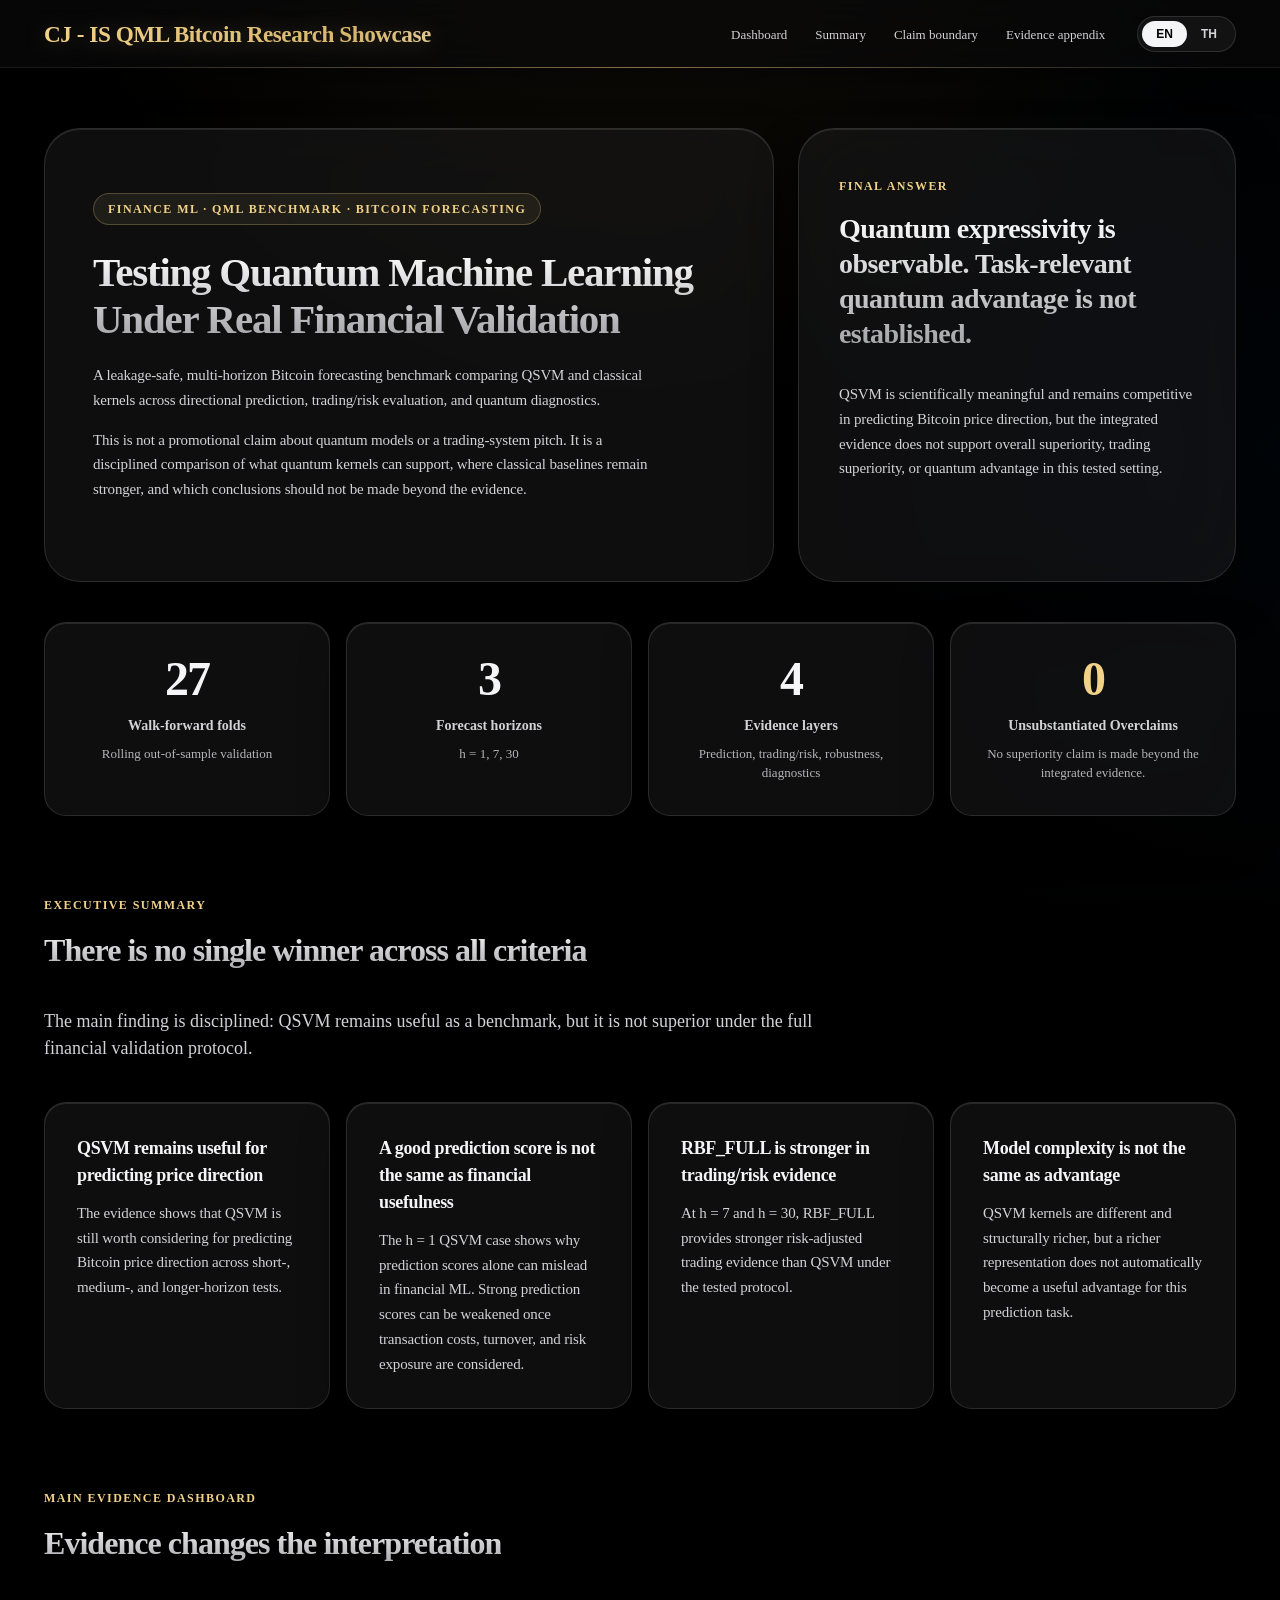
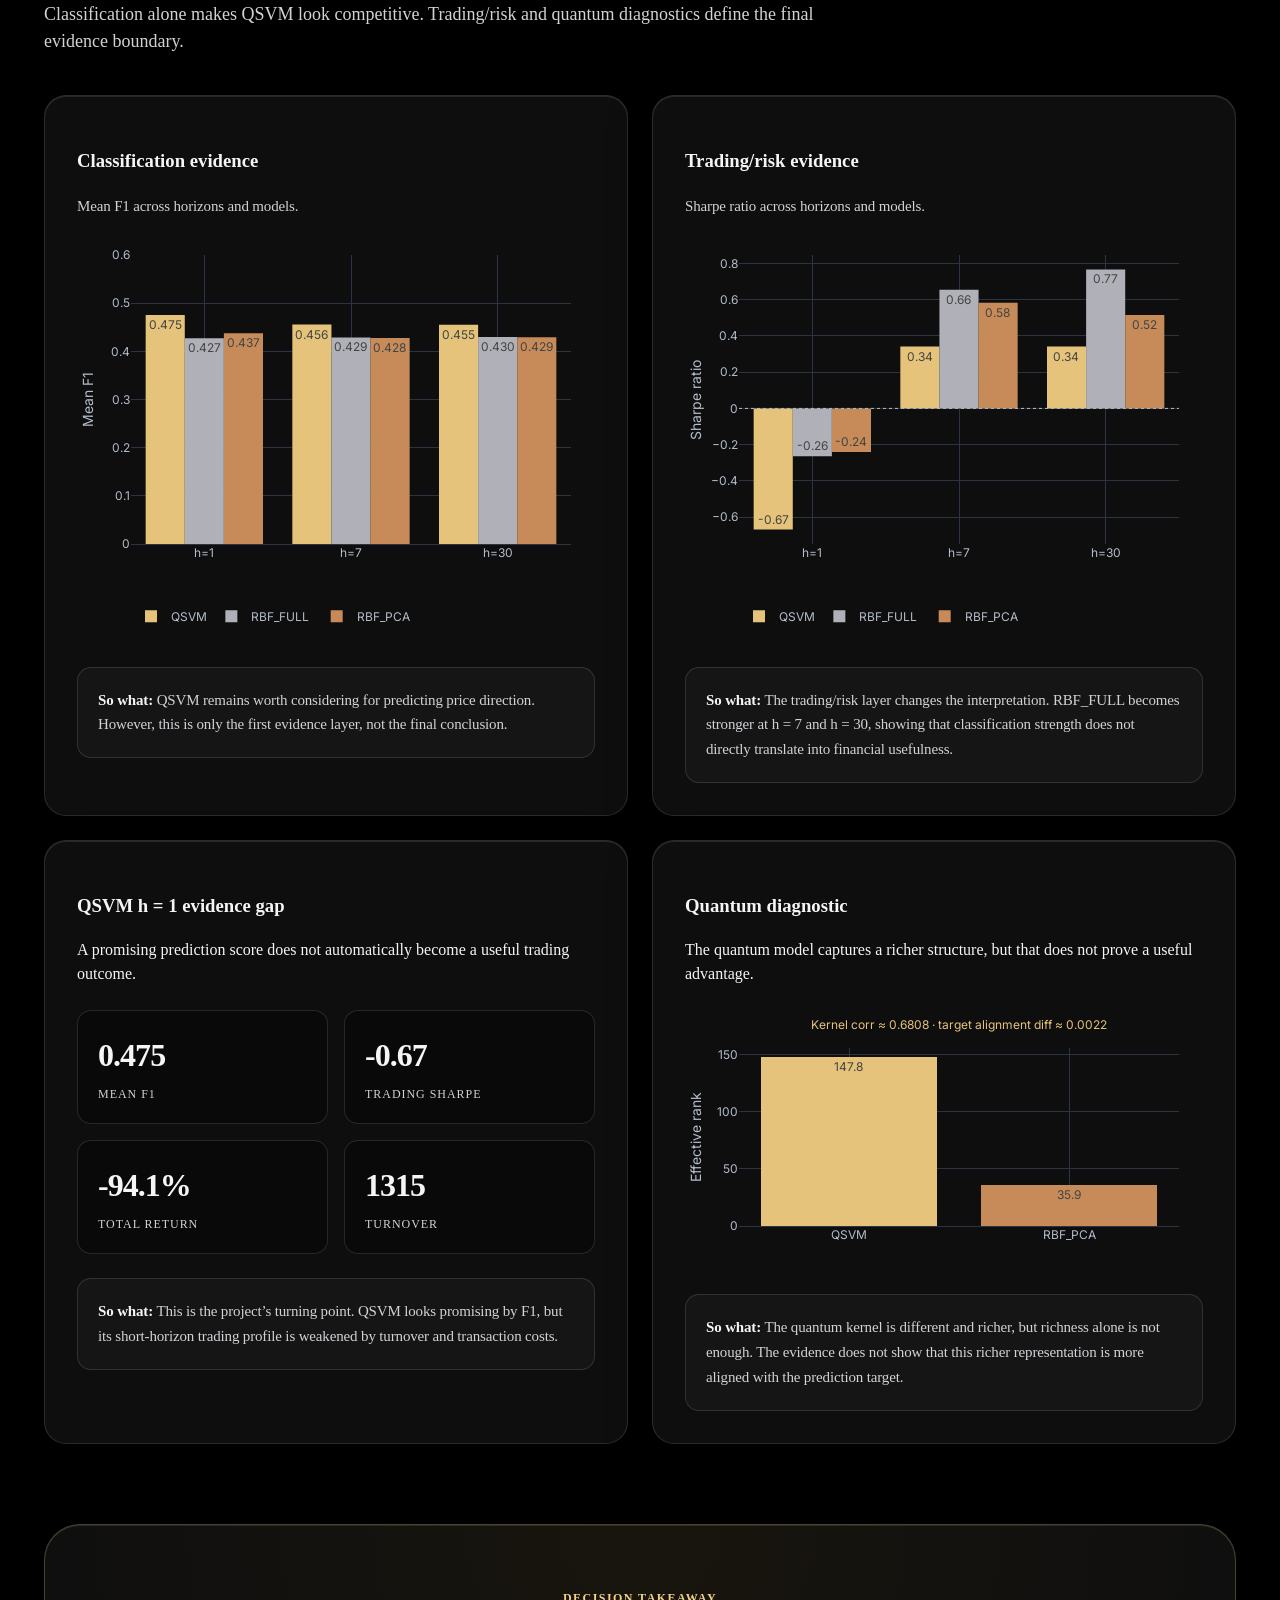
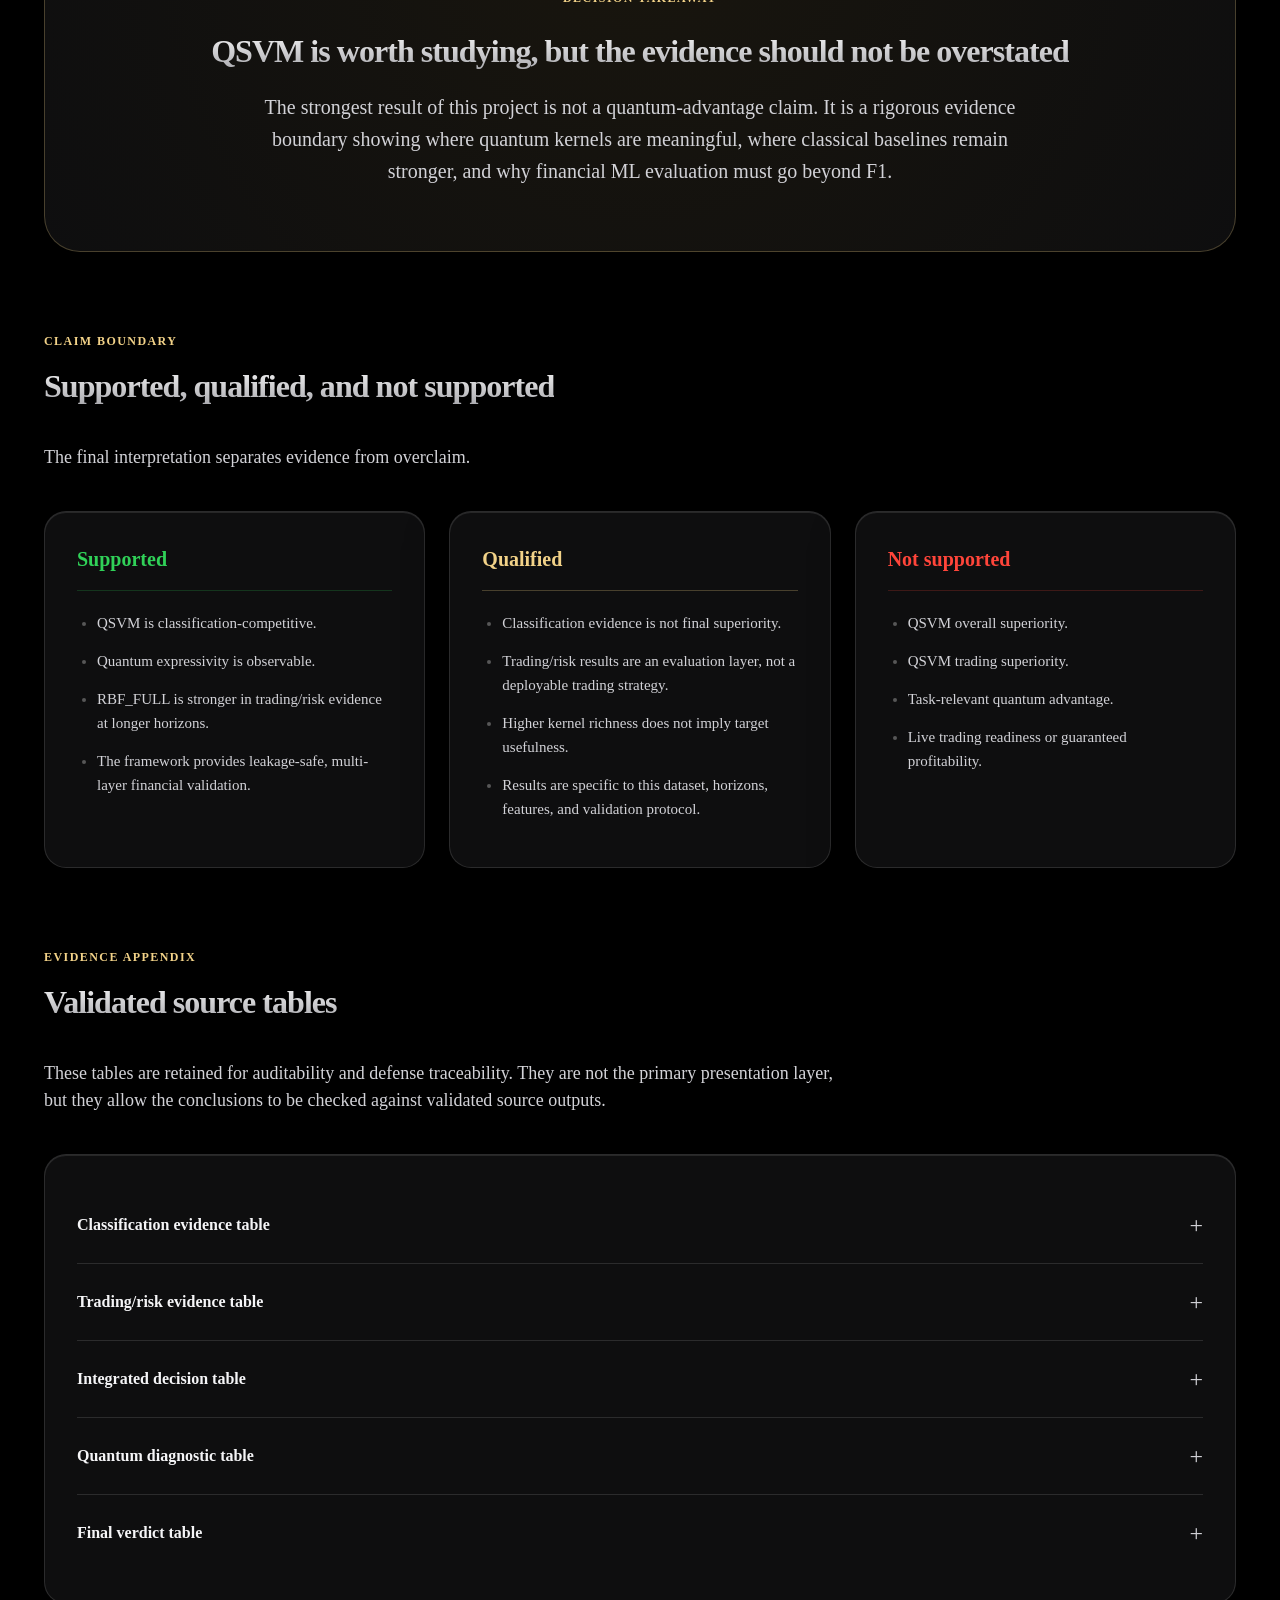
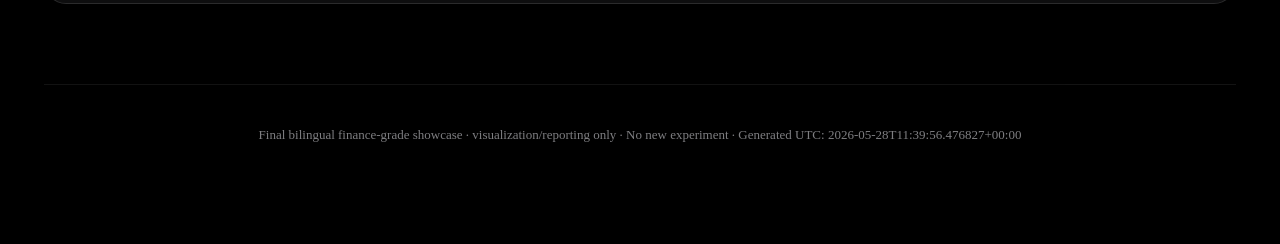
==== index.html @ eb1defcd "Update index.html" ====
<!DOCTYPE html>
<html lang="en">
<head>
<meta charset="utf-8">
<meta name="viewport" content="width=device-width, initial-scale=1">
<title>CJ - IS QML Bitcoin Research Showcase</title>
<script src="https://cdn.plot.ly/plotly-2.35.2.min.js"></script>
<link rel="preconnect" href="https://fonts.googleapis.com">
<link rel="preconnect" href="https://fonts.gstatic.com" crossorigin>
<link href="https://fonts.googleapis.com/css2?family=Inter:wght@400;500;600;700;800;900&family=Prompt:wght@300;400;500;600;700&display=swap" rel="stylesheet">

<style>
:root {
 
  --bg: #000000; /* ดำสนิทแบบจอ OLED */
  --surface: rgba(28, 28, 30, 0.5); 
  --surface2: rgba(44, 44, 46, 0.5);
  --surface3: rgba(58, 58, 60, 0.5);
  --text: #F5F5F7; /* ขาวนวลสบายตา */
  --text-muted: #D2D2D7; /* เทา Gray */
  --line: rgba(255, 255, 255, 0.12);
  --line-strong: rgba(255, 255, 255, 0.24);
  
  /* Refined Premium Colors */
  --accent: #F2D288; /* ทองคำขาว (Platinum Gold) ดูแพง ไม่เหลืองอ๋อย */
  --accent-soft: rgba(242, 210, 136, 0.08);
  --accent-line: rgba(242, 210, 136, 0.25);
  --accent-glow: 0 0 32px rgba(242, 210, 136, 0.15);
  
  --blue: #2997FF; /*   Blue */
  --green: #30D158; /*   Green */
  --red: #FF453A; /*   Red */
  
  --shadow-base: 0 20px 40px rgba(0, 0, 0, 0.5);
  --shadow-lift: 0 30px 60px rgba(0, 0, 0, 0.7);
  --inner-light: inset 0 1px 0 rgba(255, 255, 255, 0.1); /* ขอบกระจกด้านใน */
  
  --radius-sm: 14px;
  --radius-md: 22px;
  --radius-lg: 36px;
}

* { box-sizing: border-box; }
html { scroll-behavior: smooth; }

body {
  margin: 0;
  background-color: var(--bg);
  /* Ambient Studio Light Effect (แสงไฟสตูดิโอเบาๆ) */
  background-image: 
    radial-gradient(circle at 50% -20%, rgba(242, 210, 136, 0.08), transparent 50%),
    radial-gradient(circle at 100% 50%, rgba(41, 151, 255, 0.03), transparent 40%);
  background-attachment: fixed;
  color: var(--text);
  font-family: "Inter", "Prompt", - -system, BlinkMacSystemFont, sans-serif;
  line-height: 1.5;
  -webkit-font-smoothing: antialiased;
  -moz-osx-font-smoothing: grayscale;
}

/* --- Premium Frosted Glass Header --- */
header {
  position: sticky;
  top: 0;
  z-index: 100;
  
  /* 1. กระจกฝ้าโปร่งแสง (Glassmorphism) สไตล์   */
  background: rgba(10, 10, 12, 0.65);
  backdrop-filter: saturate(200%) blur(24px);
  -webkit-backdrop-filter: saturate(200%) blur(24px);
  
  /* 2. มิติแสงเงา: เงาฟุ้งด้านนอก + เส้นกระจกสะท้อนแสงด้านใน */
  box-shadow: 
    0 8px 32px rgba(0, 0, 0, 0.5),             
    inset 0 -1px 0 rgba(255, 255, 255, 0.08); 
}

/* 3. เส้นขอบนำสายตาสีทองคำขาว (Platinum Gold Accent Line) */
header::after {
  content: "";
  position: absolute;
  bottom: 0;
  left: 0;
  right: 0;
  height: 1px;
  /* ไล่สีให้สว่างตรงกลางและกลืนหายไปที่ปลายขอบทั้ง 2 ข้าง */
  background: linear-gradient(90deg, transparent 5%, rgba(229, 195, 122, 0.5) 50%, transparent 95%);
  z-index: 101;
}

.nav {
  max-width: 1240px;
  margin: 0 auto;
  padding: 16px 24px;
  display: flex;
  align-items: center;
  justify-content: space-between;
}

.brand {
  font-weight: 850; 
  font-size: 1.45rem; /* ขยายขนาดให้ใหญ่ขึ้นอีกนิด */
  letter-spacing: -0.02em; 
  
  /* เอฟเฟกต์สีทอง 3D Metallic Gold (Premium Foil) */
  background: linear-gradient(to right, #F2D288 0%, #D6B56D 40%, #FFFFFF 80%, #F2D288 100%);
  background-size: 200% auto; /* เตรียมไว้ทำแอนิเมชันแสงสะท้อน */
  -webkit-background-clip: text;
  -webkit-text-fill-color: transparent;
  
  /* เรืองแสงสีทองอ่อนๆ ตัดกับพื้นหลังสีดำสนิท */
  filter: drop-shadow(0 2px 10px rgba(229, 195, 122, 0.25)); 
  transition: all 0.5s ease;
  cursor: default;
}

.brand:hover {
  /* แสงเรืองรองสว่างขึ้น และมีแสงสีขาววิ่งผ่านตัวอักษรตอนเอาเมาส์ชี้ */
  filter: drop-shadow(0 2px 16px rgba(229, 195, 122, 0.45));
  background-position: right center; 
}

.nav-right { display: flex; align-items: center; gap: 20px; }

.nav-links a {
  text-decoration: none;
  color: var(--text-muted);
  font-size: 13px;
  font-weight: 500;
  padding: 8px 12px;
  border-radius: var(--radius-sm);
  transition: color 0.3s ease;
}

.nav-links a:hover { color: var(--text); }

/* --- Language Toggle --- */
.lang-toggle {
  display: inline-flex;
  background: rgba(255, 255, 255, 0.05);
  border: 1px solid var(--line);
  border-radius: 999px;
  padding: 4px;
}

.lang-toggle button {
  border: none;
  background: transparent;
  color: var(--text-muted);
  font-weight: 600;
  font-size: 12px;
  padding: 6px 14px;
  border-radius: 999px;
  cursor: pointer;
  transition: all 0.3s cubic-bezier(0.16, 1, 0.3, 1);
}

.lang-toggle button.active {
  background: var(--text);
  color: #000;
}

/* --- Main Layout --- */
main { max-width: 1240px; margin: 0 auto; padding: 60px 24px 100px; }

/* --- Hero Section --- */
.hero {
  display: grid;
  grid-template-columns: 1.25fr 0.75fr;
  gap: 24px;
  margin-bottom: 40px;
}

.hero-main, .hero-answer, .kpi, .summary-card, .panel, .metric-board, .claim-column, .appendix, .decision-box {
  background: var(--surface);
  backdrop-filter: saturate(180%) blur(40px);
  -webkit-backdrop-filter: saturate(180%) blur(40px);
  border: 1px solid var(--line);
  border-radius: var(--radius-lg);
  box-shadow: var(--shadow-base), var(--inner-light);
  position: relative;
  overflow: hidden;
}

.hero-main { padding: 64px 48px; }
.hero-answer { 
  padding: 48px 40px; 
  display: flex; 
  flex-direction: column; 
  justify-content: space-between; 
}

.eyebrow {
  display: inline-flex;
  color: var(--accent);
  background: var(--accent-soft);
  border: 1px solid var(--accent-line);
  border-radius: 999px;
  padding: 6px 14px;
  font-size: 12px;
  font-weight: 600;
  text-transform: uppercase;
  letter-spacing: 0.12em;
  margin-bottom: 24px;
}

/*   Metallic Gradient Text */
h1 {
  margin: 0 0 20px;
  font-size: clamp(28px, 3.2vw, 42px);
  line-height: 1.15;
  font-weight: 700;
  letter-spacing: -0.03em;
  background: linear-gradient(180deg, #FFFFFF 0%, #A1A1A6 100%);
  -webkit-background-clip: text;
  -webkit-text-fill-color: transparent;
}

.hero-main p { color: var(--text-muted); font-size: 18px; max-width: 90%; font-weight: 400; }

.answer-label {
  color: var(--accent);
  font-size: 12px;
  font-weight: 600;
  letter-spacing: 0.12em;
  text-transform: uppercase;
}

.hero-answer h2 { 
  font-size: 28px; 
  line-height: 1.25; 
  margin: 16px 0; 
  color: var(--text);
  font-weight: 600;
  letter-spacing: -0.02em;
}
.hero-answer p { color: var(--text-muted); font-size: 16px; font-weight: 400; }

.answer-footer {
  margin-top: auto;
  padding-top: 24px;
  border-top: 1px solid var(--line);
  color: var(--text-muted);
  font-size: 12px;
  opacity: 0.6;
}

/* --- KPI Grid --- */
.kpi-grid { display: grid; grid-template-columns: repeat(4, 1fr); gap: 16px; margin: 40px 0 80px; }

.kpi {
  border-radius: var(--radius-md);
  padding: 32px 24px;
  transition: all 0.4s cubic-bezier(0.16, 1, 0.3, 1);
  text-align: center;
}

.kpi:hover {
  transform: translateY(-4px) scale(1.02);
  border-color: var(--accent-line);
  box-shadow: var(--shadow-lift), var(--accent-glow);
  background: rgba(44, 44, 46, 0.7);
}

.kpi-number { color: var(--text); font-size: 48px; font-weight: 700; line-height: 1; margin-bottom: 12px; letter-spacing: -0.04em; }
.kpi:last-child .kpi-number { color: var(--accent); } /* ไฮไลท์เลข 0 ตัวสุดท้าย */
.kpi-label { font-weight: 600; font-size: 14px; color: var(--text-muted); }
.kpi p { color: var(--text-muted); font-size: 12px; margin: 8px 0 0; opacity: 0.6; }

/* --- Section Formatting --- */
.section { margin-top: 80px; }
.section-head { margin-bottom: 40px; max-width: 800px; }
.section-kicker { color: var(--accent); font-size: 12px; font-weight: 600; letter-spacing: 0.12em; text-transform: uppercase; margin-bottom: 12px; }
.section h2 { margin: 0 0 16px; font-size: 32px; font-weight: 700; letter-spacing: -0.03em; }
.section-desc { color: var(--text-muted); font-size: 18px; font-weight: 400; }

/* --- Cards & Panels --- */
.summary-grid { display: grid; grid-template-columns: repeat(4, 1fr); gap: 16px; }
.dashboard-grid { display: grid; grid-template-columns: 1fr 1fr; gap: 24px; }

.summary-card, .panel, .metric-board, .claim-column, .appendix, .decision-box {
  border-radius: var(--radius-md);
  padding: 32px;
  transition: all 0.4s cubic-bezier(0.16, 1, 0.3, 1);
}

.summary-card:hover, .decision-box:hover {
  transform: translateY(-4px);
  border-color: rgba(255,255,255,0.2);
  box-shadow: var(--shadow-lift), var(--inner-light);
}

.summary-card h3 { margin: 0 0 12px; font-size: 18px; font-weight: 600; letter-spacing: -0.02em; }
.summary-card p { color: var(--text-muted); margin: 0; font-size: 15px; line-height: 1.6; }

.plot { height: 400px; width: 100%; margin: 24px 0; }

.so-what {
  background: rgba(255, 255, 255, 0.03);
  border: 1px solid var(--line);
  padding: 20px;
  border-radius: var(--radius-sm);
  font-size: 14px;
  color: var(--text-muted);
  line-height: 1.6;
}
.so-what strong { color: var(--text); font-weight: 600; }

/* --- Metric Boards --- */
.evidence-pair { display: grid; grid-template-columns: 1fr 1fr; gap: 24px; margin-top: 24px; }
.metric-row { display: grid; grid-template-columns: repeat(2, 1fr); gap: 16px; margin: 24px 0; }
.metric {
  background: rgba(0, 0, 0, 0.3);
  border: 1px solid var(--line);
  border-radius: var(--radius-sm);
  padding: 20px;
}
.metric-value { font-size: 32px; font-weight: 700; color: var(--text); letter-spacing: -0.03em; }
.metric-label { font-size: 12px; color: var(--text-muted); margin-top: 6px; text-transform: uppercase; letter-spacing: 0.08em; font-weight: 500; }

/* --- Claim Columns --- */
.claim-grid { display: grid; grid-template-columns: repeat(3, 1fr); gap: 24px; }
.claim-column h3 { font-size: 20px; margin: 0 0 20px; padding-bottom: 16px; border-bottom: 1px solid var(--line); font-weight: 600; }
.claim-supported h3 { color: var(--green); border-bottom-color: rgba(48, 209, 88, 0.2); }
.claim-qualified h3 { color: var(--accent); border-bottom-color: var(--accent-line); }
.claim-not h3 { color: var(--red); border-bottom-color: rgba(255, 69, 58, 0.2); }
.claim-column ul { margin: 0; padding-left: 20px; color: var(--text-muted); font-size: 15px; }
.claim-column li { margin-bottom: 14px; line-height: 1.6; }
.claim-column li::marker { color: rgba(255,255,255,0.3); }

/* --- Decision Box --- */
.decision-box {
  background: radial-gradient(circle at 50% 0%, rgba(242, 210, 136, 0.1), var(--surface));
  border: 1px solid var(--accent-line);
  text-align: center;
  padding: 64px 40px;
  border-radius: var(--radius-lg);
}
.decision-box .section-kicker { display: block; margin-bottom: 20px; }
.decision-box p { margin: 0 auto; max-width: 800px; font-size: 20px; color: var(--text-muted); line-height: 1.6; }

/* --- Tables & Details --- */
details { border-bottom: 1px solid var(--line); padding: 20px 0; }
details:last-child { border-bottom: none; }
summary { font-weight: 600; font-size: 16px; cursor: pointer; color: var(--text); outline: none; list-style: none; display: flex; align-items: center; justify-content: space-between; }
summary::-webkit-details-marker { display: none; }
summary::after { content: '+'; color: var(--text-muted); font-size: 24px; font-weight: 300; transition: transform 0.3s ease; }
details[open] summary::after { transform: rotate(45deg); color: var(--text); } /* แอนิเมชันหมุนกากบาท */

.table-scroll { overflow-x: auto; margin-top: 24px; border: 1px solid var(--line); border-radius: var(--radius-sm); background: rgba(0, 0, 0, 0.3); }
table { width: 100%; border-collapse: collapse; font-size: 14px; text-align: left; }
th { background: rgba(255,255,255,0.03); color: var(--text); font-weight: 500; padding: 16px 20px; border-bottom: 1px solid var(--line); white-space: nowrap; }
td { padding: 16px 20px; color: var(--text-muted); border-bottom: 1px solid var(--line); }
tr { transition: background-color 0.2s ease; }
tr:hover { background-color: rgba(255,255,255,0.05); } 
tr:last-child td { border-bottom: none; }

/* --- Footer --- */
.footer { margin-top: 80px; padding-top: 40px; border-top: 1px solid var(--line); text-align: center; color: var(--text-muted); font-size: 13px; opacity: 0.6; }

/* --- Wow Factor Animations --- */
.reveal {
  opacity: 0;
  transform: translateY(30px) scale(0.98);
  transition: all 1s cubic-bezier(0.16, 1, 0.3, 1); /*   Easing */
}
.reveal.active {
  opacity: 1;
  transform: translateY(0) scale(1);
}

/* --- Responsive --- */
@media (max-width: 1024px) {
  .hero, .dashboard-grid, .evidence-pair, .claim-grid { grid-template-columns: 1fr; }
  .kpi-grid, .summary-grid { grid-template-columns: repeat(2, 1fr); }
  h1 { font-size: 32px; }
  .hero-main { padding: 48px 32px; }
}
@media (max-width: 600px) {
  .kpi-grid, .summary-grid { grid-template-columns: 1fr; }
  .nav { flex-direction: column; gap: 16px; align-items: flex-start; }
  .hero-main, .hero-answer, .decision-box { padding: 32px 24px; }
}

/* --- Typography Legibility Optimization --- */
.hero-main p, .hero-answer p, .summary-card p, .panel p, .so-what, td {
  color: var(--text-muted);
  font-size: 15px;
  font-weight: 400;
  line-height: 1.65; /* เพิ่มความห่างระหว่างบรรทัดให้อ่านเนื้อหายาวๆ ได้ง่าย ไม่ล้าสายตา */
  letter-spacing: -0.01em;
}

/* ปรับให้ส่วนข้อความสรุปในการ์ด KPI ชัดเจนยิ่งขึ้น */
.kpi p {
  color: var(--text-muted);
  font-size: 13px;
  opacity: 0.85; /* เพิ่มความเข้มขึ้นจากเดิมที่ตั้งไว้ 0.6 */
}

/* --- Premium Strategic Highlighting System (  Pro Layout) --- */
tr.highlight-row {
  background-color: rgba(242, 210, 136, 0.04) !important;
  transition: all 0.3s ease;
}
tr.highlight-row td {
  color: #FFFFFF !important; /* ดึงตัวอักษรให้ออกโทนขาวบริสุทธิ์สว่างกว่าแถวปกติ */
  font-weight: 600; /* เพิ่มความหนาของตัวอักษรเพื่อเน้นผลลัพธ์ */
}
tr.highlight-row td:first-child {
  box-shadow: inset 4px 0 0 var(--accent); /* เติมแถบสีทองบางเฉียบนำสายตาสไตล์พรีเมียม */
  padding-left: 20px;
}
.badge-focus {
  display: inline-block;
  padding: 4px 10px;
  border-radius: 8px;
  font-size: 13px;
  font-weight: 600;
  letter-spacing: -0.01em;
}
.badge-focus.gold {
  background: rgba(242, 210, 136, 0.12);
  border: 1px solid rgba(242, 210, 136, 0.3);
  color: var(--accent);
}
.badge-focus.red {
  background: rgba(255, 69, 58, 0.12);
  border: 1px solid rgba(255, 69, 58, 0.3);
  color: var(--red);
}
/* --- Global   Metallic Gradientสำหรับ หัวข้อรอง (h2) ทั้งหมด --- */
h2 {
  font-weight: 700;
  letter-spacing: -0.03em;
  /* ไล่เฉดสีจากขาวบริสุทธิ์ลงไปหาเทาเงินไทเทเนียมสไตล์เมทัลลิก */
  background: linear-gradient(180deg, #FFFFFF 0%, #A1A1A6 100%);
  -webkit-background-clip: text;
  -webkit-text-fill-color: transparent;
  display: inline-block; /* เพื่อให้เนื้อสีของ Gradient คลุมพอดีเฉพาะตัวอักษร */
  margin: 0;
}

/* ล้างค่าสีเดิมของ h2 ในกล่องเฉพาะจุดเพื่อให้เซ็ตอัปเอฟเฟกต์ทำงานได้สมบูรณ์ */
.hero-answer h2, .section h2, .decision-box h2 {
  color: transparent !important;
}
</style>

</head>

<body>
<header>
  <nav class="nav">
    <div class="brand">CJ - IS QML Bitcoin Research Showcase</div>
    <div class="nav-right">
      <div class="nav-links">
        <a href="#dashboard" data-i18n="nav_dashboard"></a>
        <a href="#summary" data-i18n="nav_summary"></a>
        <a href="#claims" data-i18n="nav_claims"></a>
        <a href="#appendix" data-i18n="nav_appendix"></a>
      </div>
      <div class="lang-toggle" aria-label="Language toggle">
        <button id="btn-en" class="active" onclick="setLanguage('en')">EN</button>
        <button id="btn-th" onclick="setLanguage('th')">TH</button>
      </div>
    </div>
  </nav>
</header>

<main>
  <section class="hero">
    <div class="hero-main">
      <div class="eyebrow" data-i18n="eyebrow"></div>
      <h1 data-i18n="hero_title"></h1>
      <p data-i18n="hero_subtitle"></p>
      <p data-i18n="hero_positioning"></p>
    </div>

    <aside class="hero-answer">
      <div>
        <div class="answer-label" data-i18n="final_answer_label"></div>
        <h2 data-i18n="final_answer_title"></h2>
        <p data-i18n="final_answer_text"></p>
      </div>
    </aside>
  </section>

  <section class="kpi-grid reveal">
    <div class="kpi">
      <div class="kpi-number">27</div>
      <div class="kpi-label" data-i18n="kpi_folds_label"></div>
      <p data-i18n="kpi_folds_note"></p>
    </div>
    <div class="kpi">
      <div class="kpi-number">3</div>
      <div class="kpi-label" data-i18n="kpi_horizons_label"></div>
      <p data-i18n="kpi_horizons_note"></p>
    </div>
    <div class="kpi">
      <div class="kpi-number">4</div>
      <div class="kpi-label" data-i18n="kpi_layers_label"></div>
      <p data-i18n="kpi_layers_note"></p>
    </div>
    <div class="kpi">
      <div class="kpi-number" data-i18n="kpi_num"></div>
      <div class="kpi-label" data-i18n="kpi_adv_label"></div>
      <p data-i18n="kpi_adv_note"></p>
    </div>
  </section>

  <section class="section reveal" id="summary">
    <div class="section-head">
      <div>
        <div class="section-kicker" data-i18n="summary_kicker"></div>
        <h2 data-i18n="summary_title"></h2>
      </div>
      <p class="section-desc" data-i18n="summary_desc"></p>
    </div>

    <div class="summary-grid">
      <div class="summary-card">
        <h3 data-i18n="sum1_title"></h3>
        <p data-i18n="sum1_text"></p>
      </div>
      <div class="summary-card">
        <h3 data-i18n="sum2_title"></h3>
        <p data-i18n="sum2_text"></p>
      </div>
      <div class="summary-card">
        <h3 data-i18n="sum3_title"></h3>
        <p data-i18n="sum3_text"></p>
      </div>
      <div class="summary-card">
        <h3 data-i18n="sum4_title"></h3>
        <p data-i18n="sum4_text"></p>
      </div>
    </div>
  </section>

  <section class="section reveal" id="dashboard">
    <div class="section-head">
      <div>
        <div class="section-kicker" data-i18n="dashboard_kicker"></div>
        <h2 data-i18n="dashboard_title"></h2>
      </div>
      <p class="section-desc" data-i18n="dashboard_desc"></p>
    </div>

    <div class="dashboard-grid">
      <div class="panel">
        <h3 data-i18n="chart1_title"></h3>
        <p data-i18n="chart1_desc"></p>
        <div id="chart_classification" class="plot"></div>
        <div class="so-what" data-i18n="chart1_sowhat"></div>
      </div>

      <div class="panel">
        <h3 data-i18n="chart2_title"></h3>
        <p data-i18n="chart2_desc"></p>
        <div id="chart_trading" class="plot"></div>
        <div class="so-what" data-i18n="chart2_sowhat"></div>
      </div>
    </div>

    <div class="evidence-pair">
      <div class="metric-board">
        <h3 data-i18n="gap_title"></h3>
        <p data-i18n="gap_desc"></p>
        <div class="metric-row">
          <div class="metric">
            <div class="metric-value">0.475</div>
            <div class="metric-label" data-i18n="metric_f1"></div>
          </div>
          <div class="metric">
            <div class="metric-value">-0.67</div>
            <div class="metric-label" data-i18n="metric_sharpe"></div>
          </div>
          <div class="metric">
            <div class="metric-value">-94.1%</div>
            <div class="metric-label" data-i18n="metric_return"></div>
          </div>
          <div class="metric">
            <div class="metric-value">1315</div>
            <div class="metric-label" data-i18n="metric_turnover"></div>
          </div>
        </div>
        <div class="so-what" data-i18n="gap_sowhat"></div>
      </div>

      <div class="metric-board">
        <h3 data-i18n="diag_title"></h3>
        <p data-i18n="diag_desc"></p>
        <div id="chart_diagnostic" class="plot" style="height: 260px;"></div>
        <div class="so-what" data-i18n="diag_sowhat"></div>
      </div>
    </div>
  </section>

  <section class="section reveal">
    <div class="decision-box">
      <div class="section-kicker" data-i18n="decision_kicker"></div>
      <h2 data-i18n="decision_title"></h2>
      <p data-i18n="decision_text"></p>
    </div>
  </section>

  <section class="section reveal" id="claims">
    <div class="section-head">
      <div>
        <div class="section-kicker" data-i18n="claim_kicker"></div>
        <h2 data-i18n="claim_title"></h2>
      </div>
      <p class="section-desc" data-i18n="claim_desc"></p>
    </div>

    <div class="claim-grid">
      <div class="claim-column claim-supported">
        <h3 data-i18n="claim_supported_title"></h3>
        <ul data-i18n="claim_supported_html"></ul>
      </div>

      <div class="claim-column claim-qualified">
        <h3 data-i18n="claim_qualified_title"></h3>
        <ul data-i18n="claim_qualified_html"></ul>
      </div>

      <div class="claim-column claim-not">
        <h3 data-i18n="claim_not_title"></h3>
        <ul data-i18n="claim_not_html"></ul>
      </div>
    </div>
  </section>

  <section class="section reveal" id="appendix">
    <div class="section-head">
      <div>
        <div class="section-kicker" data-i18n="appendix_kicker"></div>
        <h2 data-i18n="appendix_title"></h2>
      </div>
      <p class="section-desc" data-i18n="appendix_desc"></p>
    </div>

    <div class="appendix">
      <details>
        <summary data-i18n="table_classification"></summary>
        <div id="table_classification_container"></div>
      </details>

      <details>
        <summary data-i18n="table_trading"></summary>
        <div id="table_trading_container"></div>
      </details>

      <details>
        <summary data-i18n="table_decision"></summary>
        <div id="table_decision_container"></div>
      </details>

      <details>
        <summary data-i18n="table_diagnostic"></summary>
        <div id="table_diagnostic_container"></div>
      </details>

      <details>
        <summary data-i18n="table_verdict"></summary>
        <div id="table_verdict_container"></div>
      </details>
    </div>
  </section>

  <div class="footer">
    <span data-i18n="footer"></span> · Generated UTC: 2026-05-28T11:39:56.476827+00:00
  </div>
</main>

<script>
const i18n = {"en": {"nav_dashboard": "Dashboard", "nav_summary": "Summary", "nav_claims": "Claim boundary", "nav_appendix": "Evidence appendix", "eyebrow": "Finance ML · QML benchmark · Bitcoin forecasting", "hero_title": "Testing Quantum Machine Learning Under Real Financial Validation", "hero_subtitle": "A leakage-safe, multi-horizon Bitcoin forecasting benchmark comparing QSVM and classical kernels across directional prediction, trading/risk evaluation, and quantum diagnostics.", "hero_positioning": "This is not a promotional claim about quantum models or a trading-system pitch. It is a disciplined comparison of what quantum kernels can support, where classical baselines remain stronger, and which conclusions should not be made beyond the evidence.", "final_answer_label": "Final answer", "final_answer_title": "Quantum expressivity is observable. Task-relevant quantum advantage is not established.", "final_answer_text": "QSVM is scientifically meaningful and remains competitive in predicting Bitcoin price direction, but the integrated evidence does not support overall superiority, trading superiority, or quantum advantage in this tested setting.", "kpi_folds_label": "Walk-forward folds", "kpi_folds_note": "Rolling out-of-sample validation", "kpi_horizons_label": "Forecast horizons", "kpi_horizons_note": "h = 1, 7, 30", "kpi_layers_label": "Evidence layers", "kpi_layers_note": "Prediction, trading/risk, robustness, diagnostics", "kpi_num": "0", "kpi_adv_label": "Unsubstantiated Overclaims", "kpi_adv_note": "No superiority claim is made beyond the integrated evidence.", "summary_kicker": "Executive summary", "summary_title": "There is no single winner across all criteria", "summary_desc": "The main finding is disciplined: QSVM remains useful as a benchmark, but it is not superior under the full financial validation protocol.", "sum1_title": "QSVM remains useful for predicting price direction", "sum1_text": "The evidence shows that QSVM is still worth considering for predicting Bitcoin price direction across short-, medium-, and longer-horizon tests.", "sum2_title": "A good prediction score is not the same as financial usefulness", "sum2_text": "The h = 1 QSVM case shows why prediction scores alone can mislead in financial ML. Strong prediction scores can be weakened once transaction costs, turnover, and risk exposure are considered.", "sum3_title": "RBF_FULL is stronger in trading/risk evidence", "sum3_text": "At h = 7 and h = 30, RBF_FULL provides stronger risk-adjusted trading evidence than QSVM under the tested protocol.", "sum4_title": "Model complexity is not the same as advantage", "sum4_text": "QSVM kernels are different and structurally richer, but a richer representation does not automatically become a useful advantage for this prediction task.", "dashboard_kicker": "Main evidence dashboard", "dashboard_title": "Evidence changes the interpretation", "dashboard_desc": "Classification alone makes QSVM look competitive. Trading/risk and quantum diagnostics define the final evidence boundary.", "chart1_title": "Classification evidence", "chart1_desc": "Mean F1 across horizons and models.", "chart1_sowhat": "<strong>So what:</strong> QSVM remains worth considering for predicting price direction. However, this is only the first evidence layer, not the final conclusion.", "chart2_title": "Trading/risk evidence", "chart2_desc": "Sharpe ratio across horizons and models.", "chart2_sowhat": "<strong>So what:</strong> The trading/risk layer changes the interpretation. RBF_FULL becomes stronger at h = 7 and h = 30, showing that classification strength does not directly translate into financial usefulness.", "gap_title": "QSVM h = 1 evidence gap", "gap_desc": "A promising prediction score does not automatically become a useful trading outcome.", "gap_sowhat": "<strong>So what:</strong> This is the project’s turning point. QSVM looks promising by F1, but its short-horizon trading profile is weakened by turnover and transaction costs.", "metric_f1": "Mean F1", "metric_sharpe": "Trading Sharpe", "metric_return": "Total return", "metric_turnover": "Turnover", "diag_title": "Quantum diagnostic", "diag_desc": "The quantum model captures a richer structure, but that does not prove a useful advantage.", "diag_sowhat": "<strong>So what:</strong> The quantum kernel is different and richer, but richness alone is not enough. The evidence does not show that this richer representation is more aligned with the prediction target.", "decision_kicker": "Decision takeaway", "decision_title": "QSVM is worth studying, but the evidence should not be overstated", "decision_text": "The strongest result of this project is not a quantum-advantage claim. It is a rigorous evidence boundary showing where quantum kernels are meaningful, where classical baselines remain stronger, and why financial ML evaluation must go beyond F1.", "claim_kicker": "Claim boundary", "claim_title": "Supported, qualified, and not supported", "claim_desc": "The final interpretation separates evidence from overclaim.", "claim_supported_title": "Supported", "claim_qualified_title": "Qualified", "claim_not_title": "Not supported", "claim_supported_html": "<li>QSVM is classification-competitive.</li><li>Quantum expressivity is observable.</li><li>RBF_FULL is stronger in trading/risk evidence at longer horizons.</li><li>The framework provides leakage-safe, multi-layer financial validation.</li>", "claim_qualified_html": "<li>Classification evidence is not final superiority.</li><li>Trading/risk results are an evaluation layer, not a deployable trading strategy.</li><li>Higher kernel richness does not imply target usefulness.</li><li>Results are specific to this dataset, horizons, features, and validation protocol.</li>", "claim_not_html": "<li>QSVM overall superiority.</li><li>QSVM trading superiority.</li><li>Task-relevant quantum advantage.</li><li>Live trading readiness or guaranteed profitability.</li>", "appendix_kicker": "Evidence appendix", "appendix_title": "Validated source tables", "appendix_desc": "These tables are retained for auditability and defense traceability. They are not the primary presentation layer, but they allow the conclusions to be checked against validated source outputs.", "table_classification": "Classification evidence table", "table_trading": "Trading/risk evidence table", "table_decision": "Integrated decision table", "table_diagnostic": "Quantum diagnostic table", "table_verdict": "Final verdict table", "axis_f1": "Mean F1", "axis_sharpe": "Sharpe ratio", "axis_rank": "Effective rank", "diag_annotation": "Kernel corr ≈ 0.6808 · target alignment diff ≈ 0.0022", "footer": "Final bilingual finance-grade showcase · visualization/reporting only · No new experiment"}, "th": {"nav_dashboard": "ภาพรวมผลลัพธ์", "nav_summary": "สรุปใจความ", "nav_claims": "ขอบเขตข้อสรุป", "nav_appendix": "หลักฐานประกอบ", "eyebrow": "Finance ML · เปรียบเทียบโมเดลควอนตัม · พยากรณ์ Bitcoin", "hero_title": "ทดสอบ Quantum Machine Learning กับโจทย์ Bitcoin ภายใต้การประเมินทางการเงินจริง", "hero_subtitle": "งานนี้ศึกษาว่า QSVM ซึ่งเป็นโมเดลในกลุ่ม Quantum Machine Learning ให้ผลดีกว่าโมเดลแบบดั้งเดิมได้จริงหรือไม่ ในโจทย์การพยากรณ์ทิศทางราคา Bitcoin ที่มีความผันผวนสูงและพฤติกรรมตลาดเปลี่ยนได้ตลอดเวลา", "hero_positioning": "การประเมินไม่ได้ดูเพียงคะแนนการพยากรณ์ แต่พิจารณาต่อถึงผลตอบแทน ความเสี่ยง ต้นทุนจากการเปลี่ยนสถานะซื้อขาย และความสามารถของโมเดลในการนำไปใช้ภายใต้การทดสอบที่ป้องกันข้อมูลรั่ว เป้าหมายคือสรุปอย่างมีหลักฐานว่า QSVM มีคุณค่าตรงไหน โมเดลแบบดั้งเดิมยังแข็งแรงกว่าตรงไหน และข้อสรุปใดที่ยังไม่ควรถูกอ้างเกินผลการทดลอง", "final_answer_label": "คำตอบหลัก", "final_answer_title": "โมเดลควอนตัมจับความสัมพันธ์ของข้อมูลที่ซับซ้อนได้จริง แต่ยังไม่พบหลักฐานว่าเหนือกว่าอย่างชัดเจนในโจทย์นี้", "final_answer_text": "QSVM ยังมีคุณค่าในฐานะโมเดลเปรียบเทียบ และยังทำผลงานได้ดีในการพยากรณ์ทิศทางราคา แต่เมื่อพิจารณาร่วมกับผลตอบแทน ความเสี่ยง และการวิเคราะห์โครงสร้างของโมเดลแล้ว หลักฐานโดยรวมยังไม่เพียงพอที่จะสรุปว่า QSVM เหนือกว่าโมเดลแบบดั้งเดิม", "kpi_folds_label": "รอบทดสอบแบบเลื่อนเวลา", "kpi_folds_note": "ประเมินจากข้อมูลอนาคตที่โมเดลยังไม่เคยเห็น", "kpi_horizons_label": "ระยะพยากรณ์", "kpi_horizons_note": "1 วัน, 7 วัน, 30 วัน", "kpi_layers_label": "มุมประเมินผล", "kpi_layers_note": "การพยากรณ์, ผลตอบแทน/ความเสี่ยง, ความทนทาน, โครงสร้างโมเดล", "kpi_num": "0", "kpi_adv_label": "การอ้างเกินหลักฐาน", "kpi_adv_note": "ไม่มีการสรุปว่าโมเดลควอนตัมเหนือกว่า หากหลักฐานรวมยังไม่ชัดเจน", "summary_kicker": "สรุปใจความสำคัญ", "summary_title": "ผลลัพธ์ไม่ได้มีผู้ชนะเพียงมิติเดียว", "summary_desc": "ผลการทดลองชี้ว่า QSVM ยังมีคุณค่าในเชิงการพยากรณ์ แต่เมื่อประเมินร่วมกับผลตอบแทน ความเสี่ยง และต้นทุนจากการซื้อขายแล้ว หลักฐานโดยรวมยังไม่สนับสนุนว่า QSVM เหนือกว่าโมเดลแบบดั้งเดิม", "sum1_title": "QSVM ยังมีศักยภาพในการพยากรณ์ทิศทางราคา", "sum1_text": "ผลการทดลองแสดงว่า QSVM ยังทำผลงานได้ดีพอแข่งขันในการพยากรณ์ทิศทางราคา Bitcoin ทั้งในระยะสั้น ระยะกลาง และระยะยาว", "sum2_title": "คะแนนการพยากรณ์ที่ดี อาจยังไม่พอในงานการเงิน", "sum2_text": "กรณีระยะ 1 วันของ QSVM แสดงให้เห็นว่า คะแนนการพยากรณ์ที่ดูดีอาจลดความน่าเชื่อถือลง เมื่อนำไปพิจารณาร่วมกับต้นทุนการซื้อขาย ความเสี่ยง และการเปลี่ยนสถานะซื้อขายบ่อยครั้ง", "sum3_title": "RBF_FULL ให้หลักฐานด้านผลตอบแทนและความเสี่ยงที่แข็งแรงกว่า", "sum3_text": "ในการทดสอบระยะ 7 วันและ 30 วัน โมเดล RBF_FULL ให้ผลตอบแทนเมื่อเทียบกับความเสี่ยงดีกว่า QSVM ภายใต้กรอบการทดสอบเดียวกัน", "sum4_title": "โมเดลที่ซับซ้อนกว่า ไม่ได้แปลว่าใช้งานได้ดีกว่าเสมอ", "sum4_text": "QSVM สามารถจับความสัมพันธ์ของข้อมูลได้ซับซ้อนกว่าโมเดลอ้างอิงบางตัว แต่ยังไม่เห็นว่าความซับซ้อนนั้นช่วยให้ผลลัพธ์ดีกว่าอย่างชัดเจนในการพยากรณ์หรือการประเมินทางการเงิน", "dashboard_kicker": "ภาพรวมหลักฐาน", "dashboard_title": "เมื่อเปลี่ยนมุมประเมิน ข้อสรุปก็เปลี่ยน", "dashboard_desc": "หากดูเฉพาะคะแนนการพยากรณ์ QSVM ยังดูแข่งขันได้ แต่เมื่อพิจารณาผลตอบแทน ความเสี่ยง และโครงสร้างของโมเดลร่วมกัน ขอบเขตของข้อสรุปจะชัดเจนขึ้น", "chart1_title": "หลักฐานจากการพยากรณ์ทิศทางราคา", "chart1_desc": "ค่า F1 เฉลี่ยของแต่ละโมเดลในระยะพยากรณ์ต่าง ๆ", "chart1_sowhat": "<strong>แปลว่าอะไร:</strong> QSVM ยังไม่ควรถูกตัดออกจากการพิจารณา เพราะยังทำผลงานได้ดีในการพยากรณ์ทิศทางราคา แต่ผลนี้เป็นเพียงหลักฐานชั้นแรก ยังไม่ใช่ข้อสรุปสุดท้ายของงานด้านการเงิน", "chart2_title": "หลักฐานจากผลตอบแทนและความเสี่ยง", "chart2_desc": "ค่า Sharpe ใช้ดูผลตอบแทนเมื่อเทียบกับความเสี่ยงของแต่ละโมเดล", "chart2_sowhat": "<strong>แปลว่าอะไร:</strong> เมื่อเปลี่ยนจากการดูคะแนนการพยากรณ์ไปสู่การประเมินผลตอบแทนและความเสี่ยง ภาพรวมเปลี่ยนไปอย่างชัดเจน โดย RBF_FULL ให้หลักฐานที่แข็งแรงกว่าในระยะ 7 วันและ 30 วัน", "gap_title": "ช่องว่างของ QSVM ในระยะ 1 วัน", "gap_desc": "คะแนนการพยากรณ์ที่ดูดี ไม่ได้แปลว่าจะให้ผลลัพธ์ทางการเงินที่ดีเสมอไป", "gap_sowhat": "<strong>แปลว่าอะไร:</strong> จุดนี้คือบทเรียนสำคัญของงาน QSVM ดูน่าสนใจจากค่า F1 แต่เมื่อนำผลทำนายไปจำลองในมุมการซื้อขาย ผลลัพธ์ถูกลดทอนจากการเปลี่ยนสถานะบ่อยและต้นทุนแฝง", "metric_f1": "ค่า F1 เฉลี่ย", "metric_sharpe": "Sharpe จากการจำลองผลตอบแทน", "metric_return": "ผลตอบแทนรวม", "metric_turnover": "จำนวนครั้งที่เปลี่ยนสถานะซื้อ/ขาย", "diag_title": "โมเดลควอนตัมซับซ้อนกว่า แล้วช่วยได้จริงหรือไม่", "diag_desc": "โมเดลควอนตัมจับรูปแบบความสัมพันธ์ของข้อมูลได้ซับซ้อนกว่า แต่ยังไม่เพียงพอจะสรุปว่าให้ผลลัพธ์ที่ดีกว่า", "diag_sowhat": "<strong>แปลว่าอะไร:</strong> QSVM จับความสัมพันธ์ของข้อมูลได้แตกต่างและซับซ้อนกว่า แต่คำถามสำคัญคือความซับซ้อนนั้นช่วยให้พยากรณ์โจทย์นี้ได้ดีขึ้นจริงหรือไม่ ซึ่งหลักฐานยังไม่ชี้ชัด", "decision_kicker": "ข้อสรุปเชิงตัดสินใจ", "decision_title": "QSVM เป็นโมเดลที่ควรศึกษา แต่ไม่ควรถูกอ้างเกินหลักฐาน", "decision_text": "จุดแข็งที่สุดของงานนี้ไม่ใช่การพิสูจน์ว่าโมเดลควอนตัมชนะโมเดลแบบดั้งเดิม แต่คือการวางกรอบการทดสอบที่เข้มพอจะบอกได้ว่า โมเดลควอนตัมมีคุณค่าตรงไหน โมเดลแบบดั้งเดิมยังแข็งแรงกว่าตรงไหน และทำไมงานด้านการเงินต้องประเมินมากกว่าคะแนนการพยากรณ์เพียงตัวเดียว", "claim_kicker": "ขอบเขตของข้อสรุป", "claim_title": "อะไรที่สรุปได้ อะไรที่ต้องระวัง และอะไรที่ยังสรุปไม่ได้", "claim_desc": "ส่วนนี้แยกข้อสรุปที่หลักฐานสนับสนุนออกจากข้อกล่าวอ้างที่ยังเกินกว่าผลการทดลอง", "claim_supported_title": "หลักฐานสนับสนุน", "claim_qualified_title": "ต้องตีความอย่างระมัดระวัง", "claim_not_title": "ยังไม่สนับสนุน", "claim_supported_html": "<li>QSVM ยังแข่งขันได้ในการพยากรณ์ทิศทางราคา Bitcoin</li><li>โมเดลควอนตัมสามารถจับความสัมพันธ์ของข้อมูลได้แตกต่างและซับซ้อนกว่าโมเดลอ้างอิงบางตัว</li><li>RBF_FULL ให้หลักฐานด้านผลตอบแทนและความเสี่ยงที่แข็งแรงกว่าในระยะกลางและระยะยาว</li><li>กรอบการทดลองช่วยลดความเสี่ยงจากข้อมูลรั่ว และทำให้การเปรียบเทียบโมเดลมีความยุติธรรมมากขึ้น</li>", "claim_qualified_html": "<li>คะแนนการพยากรณ์ที่ดี ไม่ใช่ข้อสรุปว่าโมเดลดีที่สุดโดยรวม</li><li>ผลด้านการซื้อขายในงานนี้เป็นการประเมินเชิงทดลอง ไม่ใช่ระบบซื้อขายที่พร้อมใช้งานจริง</li><li>โมเดลที่ซับซ้อนกว่าไม่ได้แปลว่ามีประโยชน์มากกว่าเสมอ</li><li>ผลลัพธ์นี้ขึ้นอยู่กับชุดข้อมูล ช่วงเวลา ตัวแปร และวิธีการประเมินที่ใช้ในงานนี้</li>", "claim_not_html": "<li>ยังไม่สามารถสรุปได้ว่า QSVM เหนือกว่าโมเดลแบบดั้งเดิมโดยรวม</li><li>ยังไม่สามารถสรุปได้ว่า QSVM เหนือกว่าในเชิงผลตอบแทนและความเสี่ยง</li><li>ยังไม่สามารถสรุปได้ว่าเกิดความได้เปรียบจากโมเดลควอนตัมที่มีประโยชน์ต่อโจทย์นี้อย่างชัดเจน</li><li>งานนี้ไม่ใช่การรับรองว่าระบบพร้อมใช้ซื้อขายจริงหรือสามารถรับประกันกำไรได้</li>", "appendix_kicker": "หลักฐานประกอบ", "appendix_title": "ตารางผลลัพธ์ที่ตรวจสอบย้อนกลับได้", "appendix_desc": "ตารางด้านล่างเก็บไว้สำหรับตรวจสอบรายละเอียดและใช้ตอบคำถามเชิงหลักฐาน ไม่ใช่ส่วนหลักของการนำเสนอ", "table_classification": "ตารางผลการพยากรณ์ทิศทางราคา", "table_trading": "ตารางผลตอบแทนและความเสี่ยง", "table_decision": "ตารางสรุปการตัดสินใจจากผลลัพธ์", "table_diagnostic": "ตารางวิเคราะห์โครงสร้างโมเดลควอนตัม", "table_verdict": "ตารางข้อสรุปสุดท้าย", "axis_f1": "ค่า F1 เฉลี่ย", "axis_sharpe": "Sharpe", "axis_rank": "Effective rank", "diag_annotation": "Kernel correlation ≈ 0.6808 · target alignment difference ≈ 0.0022", "footer": "Final bilingual finance-grade showcase · ใช้เพื่อสรุปและแสดงผลเท่านั้น · ไม่มีการทดลองใหม่"}};


const tableHTML = {
  "en": {
    "classification": "\n    <div class=\"table-scroll\">\n      <table>\n        <thead><tr><th>Horizon</th><th>Model</th><th>Mean F1</th><th>Std F1</th><th>Worst F1</th><th>Rank</th></tr></thead>\n        <tbody><tr class=\"highlight-row\"><td>1</td><td>QSVM</td><td>0.475</td><td>0.062</td><td>0.321</td><td>1</td></tr><tr><td>1</td><td>RBF_PCA</td><td>0.437</td><td>0.067</td><td>0.27</td><td>2</td></tr><tr><td>1</td><td>RBF_FULL</td><td>0.427</td><td>0.079</td><td>0.258</td><td>3</td></tr><tr class=\"highlight-row\"><td>7</td><td>QSVM</td><td>0.456</td><td>0.094</td><td>0.308</td><td>1</td></tr><tr><td>7</td><td>RBF_FULL</td><td>0.429</td><td>0.093</td><td>0.261</td><td>2</td></tr><tr><td>7</td><td>RBF_PCA</td><td>0.428</td><td>0.089</td><td>0.244</td><td>3</td></tr><tr class=\"highlight-row\"><td>30</td><td>QSVM</td><td>0.455</td><td>0.138</td><td>0.147</td><td>1</td></tr><tr><td>30</td><td>RBF_FULL</td><td>0.43</td><td>0.155</td><td>0.161</td><td>2</td></tr><tr><td>30</td><td>RBF_PCA</td><td>0.429</td><td>0.207</td><td>0.011</td><td>3</td></tr></tbody>\n      </table>\n    </div>\n    ", 
    "trading": "\n    <div class=\"table-scroll\">\n      <table>\n        <thead><tr><th>Horizon</th><th>Model</th><th>Total Return</th><th>Sharpe</th><th>Max Drawdown</th><th>Turnover</th><th>Rank</th></tr></thead>\n        <tbody><tr><td>1</td><td>RBF_PCA</td><td>-64.0%</td><td>-0.24</td><td>-92.8%</td><td>587.0</td><td>1</td></tr><tr><td>1</td><td>RBF_FULL</td><td>-67.4%</td><td>-0.26</td><td>-92.6%</td><td>671.0</td><td>2</td></tr><tr class=\"highlight-row\"><td>1</td><td>QSVM</td><td>-94.1%</td><td>-0.67</td><td>-97.1%</td><td>1315.0</td><td>3</td></tr><tr class=\"highlight-row\"><td>7</td><td>RBF_FULL</td><td>1932.4%</td><td>0.66</td><td>-68.1%</td><td>157.0</td><td>1</td></tr><tr><td>7</td><td>RBF_PCA</td><td>1362.5%</td><td>0.58</td><td>-63.6%</td><td>157.0</td><td>2</td></tr><tr><td>7</td><td>QSVM</td><td>383.5%</td><td>0.34</td><td>-68.0%</td><td>245.0</td><td>3</td></tr><tr class=\"highlight-row\"><td>30</td><td>RBF_FULL</td><td>8558.2%</td><td>0.77</td><td>-64.4%</td><td>77.0</td><td>1</td></tr><tr><td>30</td><td>RBF_PCA</td><td>1980.8%</td><td>0.52</td><td>-80.8%</td><td>77.0</td><td>2</td></tr><tr><td>30</td><td>QSVM</td><td>657.2%</td><td>0.34</td><td>-86.4%</td><td>89.0</td><td>3</td></tr></tbody>\n      </table>\n    </div>\n    ", 
    "decision": "\n    <div class=\"table-scroll\">\n      <table>\n        <thead><tr><th>Horizon</th><th>Model</th><th>Nested F1</th><th>Total Return</th><th>Sharpe</th><th>Final Role</th><th>Interpretation</th></tr></thead>\n        <tbody><tr><td>1</td><td>RBF_PCA</td><td>0.437</td><td>-64.0%</td><td>-0.24</td><td>Dimensionality-controlled classical comparator</td><td>Useful PCA-controlled comparator; instability appears in some long-horizon folds</td></tr><tr class=\"highlight-row\"><td>1</td><td>QSVM</td><td>0.475</td><td>-94.1%</td><td>-0.67</td><td>Quantum-kernel benchmark; competitive but not overall superior</td><td>Classification strength; trading weakness due to turnover/cost</td></tr><tr><td>1</td><td>RBF_FULL</td><td>0.427</td><td>-67.4%</td><td>-0.26</td><td>Strongest practical trading/risk classical baseline</td><td>Robust classical baseline</td></tr><tr class=\"highlight-row\"><td>7</td><td>RBF_FULL</td><td>0.429</td><td>1932.4%</td><td>0.66</td><td>Strongest practical trading/risk classical baseline</td><td>Strongest trading/risk profile</td></tr><tr><td>7</td><td>RBF_PCA</td><td>0.428</td><td>1362.5%</td><td>0.58</td><td>Dimensionality-controlled classical comparator</td><td>Useful PCA-controlled comparator; instability appears in some long-horizon folds</td></tr><tr><td>7</td><td>QSVM</td><td>0.456</td><td>383.5%</td><td>0.34</td><td>Quantum-kernel benchmark; competitive but not overall superior</td><td>Competitive classification; weaker trading/risk than RBF_FULL</td></tr><tr class=\"highlight-row\"><td>30</td><td>RBF_FULL</td><td>0.43</td><td>8558.2%</td><td>0.77</td><td>Strongest practical trading/risk classical baseline</td><td>Strongest trading/risk profile</td></tr><tr><td>30</td><td>QSVM</td><td>0.455</td><td>657.2%</td><td>0.34</td><td>Quantum-kernel benchmark; competitive but not overall superior</td><td>Competitive classification; weaker trading/risk than RBF_FULL</td></tr><tr><td>30</td><td>RBF_PCA</td><td>0.429</td><td>1980.8%</td><td>0.52</td><td>Dimensionality-controlled classical comparator</td><td>Useful PCA-controlled comparator; instability appears in some long-horizon folds</td></tr></tbody>\n      </table>\n    </div>\n    ", 
    "diagnostic": "\n    <div class=\"table-scroll\">\n      <table>\n        <thead><tr><th>Diagnostic</th><th>Result</th><th>Meaning</th><th>Presentation Level</th></tr></thead>\n        <tbody><tr><td>Kernel similarity</td><td>0.6808</td><td>QSVM and RBF_PCA kernels are meaningfully different, not identical.</td><td>main_ladder</td></tr><tr class=\"highlight-row\"><td>Target alignment</td><td>0.0022</td><td>No clear QSVM target-alignment advantage for binary direction labels.</td><td>main_ladder</td></tr><tr class=\"highlight-row\"><td>Effective rank</td><td>QSVM 147.8 vs RBF_PCA 35.9</td><td>QSVM has richer spectral complexity, but richness alone does not imply advantage.</td><td>main_ladder</td></tr><tr><td>Volatility-regime alignment</td><td>-0.0077</td><td>Exploratory probe does not show QSVM regime-alignment advantage over RBF_PCA.</td><td>evidence_mode</td></tr></tbody>\n      </table>\n    </div>\n    ", 
    "verdict": "\n    <div class=\"table-scroll\">\n      <table>\n        <thead><tr><th>Question</th><th>Answer</th><th>Explanation</th></tr></thead>\n        <tbody><tr><td>Does QSVM beat classical ML overall?</td><td><span class=\"badge-focus red\">No</span></td><td>Evidence does not support overall superiority across horizons, stability, and trading/risk metrics.</td></tr><tr><td>Is QSVM useless?</td><td>No</td><td>QSVM remains competitive in selected classification settings and is scientifically meaningful as a quantum-kernel benchmark.</td></tr><tr><td>What is the main contribution?</td><td>Rigorous benchmark</td><td>The study provides a leakage-safe, multi-horizon, stability-aware, trading-aware evaluation framework.</td></tr><tr><td>What is the final boundary?</td><td><span class=\"badge-focus gold\">Expressivity ≠ advantage</span></td><td>Quantum expressivity is observable, but task-relevant quantum advantage is not established.</td></tr></tbody>\n      </table>\n    </div>\n    "
  },
  "th": {
    "classification": "\n    <div class=\"table-scroll\">\n      <table>\n        <thead><tr><th>ระยะเวลา (Days)</th><th>โมเดล</th><th>ความแม่นยำเฉลี่ย (Mean F1)</th><th>ความผันผวน (Std F1)</th><th>กรณีเลวร้ายสุด (Worst F1)</th><th>อันดับ</th></tr></thead>\n        <tbody><tr class=\"highlight-row\"><td>1</td><td>QSVM</td><td>0.475</td><td>0.062</td><td>0.321</td><td>1</td></tr><tr><td>1</td><td>RBF_PCA</td><td>0.437</td><td>0.067</td><td>0.270</td><td>2</td></tr><tr><td>1</td><td>RBF_FULL</td><td>0.427</td><td>0.079</td><td>0.258</td><td>3</td></tr><tr class=\"highlight-row\"><td>7</td><td>QSVM</td><td>0.456</td><td>0.094</td><td>0.308</td><td>1</td></tr><tr><td>7</td><td>RBF_FULL</td><td>0.429</td><td>0.093</td><td>0.261</td><td>2</td></tr><tr><td>7</td><td>RBF_PCA</td><td>0.428</td><td>0.089</td><td>0.244</td><td>3</td></tr><tr class=\"highlight-row\"><td>30</td><td>QSVM</td><td>0.455</td><td>0.138</td><td>0.147</td><td>1</td></tr><tr><td>30</td><td>RBF_FULL</td><td>0.430</td><td>0.155</td><td>0.161</td><td>2</td></tr><tr><td>30</td><td>RBF_PCA</td><td>0.429</td><td>0.207</td><td>0.011</td><td>3</td></tr></tbody>\n      </table>\n    </div>\n    ", 
    "trading": "\n    <div class=\"table-scroll\">\n      <table>\n        <thead><tr><th>ระยะเวลา (Days)</th><th>โมเดล</th><th>ผลตอบแทนรวมสะสมจากการจำลอง</th><th>Sharpe Ratio</th><th>สัดส่วนขาดทุนสูงสุด (Max Drawdown)</th><th>รอบการซื้อขาย (Turnover)</th><th>อันดับ</th></tr></thead>\n        <tbody><tr><td>1</td><td>RBF_PCA</td><td>-64.0%</td><td>-0.24</td><td>-92.8%</td><td>587.0</td><td>1</td></tr><tr><td>1</td><td>RBF_FULL</td><td>-67.4%</td><td>-0.26</td><td>-92.6%</td><td>671.0</td><td>2</td></tr><tr class=\"highlight-row\"><td>1</td><td>QSVM</td><td>-94.1%</td><td>-0.67</td><td>-97.1%</td><td>1315.0</td><td>3</td></tr><tr class=\"highlight-row\"><td>7</td><td>RBF_FULL</td><td>1932.4%</td><td>0.66</td><td>-68.1%</td><td>157.0</td><td>1</td></tr><tr><td>7</td><td>RBF_PCA</td><td>1362.5%</td><td>0.58</td><td>-63.6%</td><td>157.0</td><td>2</td></tr><tr><td>7</td><td>QSVM</td><td>383.5%</td><td>0.34</td><td>-68.0%</td><td>245.0</td><td>3</td></tr><tr class=\"highlight-row\"><td>30</td><td>RBF_FULL</td><td>8558.2%</td><td>0.77</td><td>-64.4%</td><td>77.0</td><td>1</td></tr><tr><td>30</td><td>RBF_PCA</td><td>1980.8%</td><td>0.52</td><td>-80.8%</td><td>77.0</td><td>2</td></tr><tr><td>30</td><td>QSVM</td><td>657.2%</td><td>0.34</td><td>-86.4%</td><td>89.0</td><td>3</td></tr></tbody>\n      </table>\n    </div>\n    ", 
    "decision": "\n    <div class=\"table-scroll\">\n      <table>\n        <thead><tr><th>ระยะเวลา (Days)</th><th>โมเดล</th><th>ความแม่นยำ (Nested F1)</th><th>ผลตอบแทนรวม</th><th>Sharpe Ratio</th><th>บทบาทที่เหมาะสมเชิงนโยบาย</th><th>ข้อสังเกตเพิ่มเติม</th></tr></thead>\n        <tbody><tr><td>1</td><td>RBF_PCA</td><td>0.437</td><td>-64.0%</td><td>-0.24</td><td>โมเดลพื้นฐานสำหรับเปรียบเทียบมิติข้อมูล</td><td>เกิดความไม่เสถียรในกรอบเวลาที่ยาวขึ้น</td></tr><tr class=\"highlight-row\"><td>1</td><td>QSVM</td><td>0.475</td><td>-94.1%</td><td>-0.67</td><td>โมเดลควอนตัมทางเลือก (คู่แข่งที่น่าสนใจแต่ไม่ชนะเด็ดขาด)</td><td>ทำนายแม่นยำ แต่มีข้อจำกัดสำคัญเรื่องต้นทุนการทำธุรกรรม</td></tr><tr><td>1</td><td>RBF_FULL</td><td>0.427</td><td>-67.4%</td><td>-0.26</td><td>โมเดลมาตรฐานเพื่อจัดการความเสี่ยง (มีความแข็งแรงที่สุดในมุมผลตอบแทนและความเสี่ยง)</td><td>รับมือกับปัจจัยเสี่ยงและต้นทุนแฝงได้ดี</td></tr><tr class=\"highlight-row\"><td>7</td><td>RBF_FULL</td><td>0.429</td><td>1932.4%</td><td>0.66</td><td>โมเดลมาตรฐานเพื่อจัดการความเสี่ยง (มีความแข็งแรงที่สุดในมุมผลตอบแทนและความเสี่ยง)</td><td>ให้โปรไฟล์ผลตอบแทนเทียบความเสี่ยงดีที่สุด</td></tr><tr><td>7</td><td>RBF_PCA</td><td>0.428</td><td>1362.5%</td><td>0.58</td><td>โมเดลพื้นฐานสำหรับเปรียบเทียบมิติข้อมูล</td><td>เกิดความไม่เสถียรในกรอบเวลาที่ยาวขึ้น</td></tr><tr><td>7</td><td>QSVM</td><td>0.456</td><td>383.5%</td><td>0.34</td><td>โมเดลควอนตัมทางเลือก (คู่แข่งที่น่าสนใจแต่ไม่ชนะเด็ดขาด)</td><td>พยากรณ์ดี แต่ยังให้ผลลัพธ์การลงทุนสู้ RBF_FULL ไม่ได้</td></tr><tr class=\"highlight-row\"><td>30</td><td>RBF_FULL</td><td>0.430</td><td>8558.2%</td><td>0.77</td><td>โมเดลมาตรฐานเพื่อจัดการความเสี่ยง (มีความแข็งแรงที่สุดในมุมผลตอบแทนและความเสี่ยง)</td><td>ให้โปรไฟล์ผลตอบแทนเทียบความเสี่ยงดีที่สุด</td></tr><tr><td>30</td><td>QSVM</td><td>0.455</td><td>657.2%</td><td>0.34</td><td>โมเดลควอนตัมทางเลือก (คู่แข่งที่น่าสนใจแต่ไม่ชนะเด็ดขาด)</td><td>พยากรณ์ดี แต่ยังให้ผลลัพธ์การลงทุนสู้ RBF_FULL ไม่ได้</td></tr><tr><td>30</td><td>RBF_PCA</td><td>0.429</td><td>1980.8%</td><td>0.52</td><td>โมเดลพื้นฐานสำหรับเปรียบเทียบมิติข้อมูล</td><td>เกิดความไม่เสถียรในกรอบเวลาที่ยาวขึ้น</td></tr></tbody>\n      </table>\n    </div>\n    ", 
    "diagnostic": "\n    <div class=\"table-scroll\">\n      <table>\n        <thead><tr><th>ตัวชี้วัด (Diagnostic)</th><th>ผลประเมิน</th><th>ความหมายเชิงสถิติ</th><th>ระดับความสำคัญ</th></tr></thead>\n        <tbody><tr><td>ความแตกต่างของ Kernel</td><td>0.6808</td><td>QSVM และ RBF_PCA สกัดโครงสร้างข้อมูลที่แตกต่างกันอย่างชัดเจนในเชิงโครงสร้าง</td><td>ระดับสูง</td></tr><tr class=\"highlight-row\"><td>ความสอดคล้องกับเป้าหมาย</td><td>0.0022</td><td>ยังไม่พบข้อได้เปรียบที่ชัดเจนของ QSVM ในการนำมาวิเคราะห์ทิศทางไบนารี</td><td>ระดับสูง</td></tr><tr class=\"highlight-row\"><td>ความซับซ้อนเชิงมิติ (Effective Rank)</td><td>QSVM 147.8 vs RBF_PCA 35.9</td><td>QSVM มีความซับซ้อนเชิงสเปกตรัมสูงกว่า แต่ความซับซ้อนไม่ได้แปลว่าได้เปรียบ</td><td>ระดับสูง</td></tr><tr><td>ความทนทานต่อสภาวะตลาดผันผวน</td><td>-0.0077</td><td>ผลทดสอบเบื้องต้นยังไม่ชี้ชัดว่า QSVM ทนทานต่อ Regime ความผันผวนได้ดีกว่า</td><td>ระดับรอง</td></tr></tbody>\n      </table>\n    </div>\n    ", 
    "verdict": "\n    <div class=\"table-scroll\">\n      <table>\n        <thead><tr><th>ประเด็นคำถามการวิจัย (Research Question)</th><th>คำตอบหลัก</th><th>คำอธิบายประกอบ</th></tr></thead>\n        <tbody><tr><td>QSVM เหนือกว่า (Classical ML) โดยรวมอย่างชัดเจนหรือไม่?</td><td><span class=\"badge-focus red\">ไม่ใช่ (No)</span></td><td>หลักฐานเชิงประจักษ์ยังไม่สนับสนุนว่า QSVM เหนือกว่าเมื่อประเมินจากความเสถียรและผลตอบแทนเทียบความเสี่ยง</td></tr><tr><td>แล้ว QSVM ไร้ประโยชน์เลยหรือไม่?</td><td>ไม่ใช่ (No)</td><td>QSVM ยังทำผลงานได้ใกล้เคียงในด่านพยากรณ์ และมีประโยชน์อย่างยิ่งในการเป็นกรณีศึกษาเชิงควอนตัม</td></tr><tr><td>อะไรคือคุณค่าหลักของงานวิจัยชิ้นนี้?</td><td>สร้างกรอบการทดสอบมาตรฐาน (Rigorous Benchmark)</td><td>งานนี้เสนอกรอบการประเมินแบบ Leakage-safe ที่ครอบคลุมทั้งมิติเวลา ความผันผวน และต้นทุนแฝง</td></tr><tr><td>บทสรุปสุดท้ายคืออะไร?</td><td><span class=\"badge-focus gold\">ความซับซ้อน ≠ ความได้เปรียบ</span></td><td>โครงสร้างเชิงควอนตัมสามารถสังเกตได้จากผลวิเคราะห์ แต่ ณ ปัจจุบัน 'Quantum Advantage' ยังไม่ถูกพิสูจน์ว่าใช้งานได้จริงกับโจทย์นี้</td></tr></tbody>\n      </table>\n    </div>\n    "
  }
};

const classificationData = [{"horizon": "1", "model": "QSVM", "mean_f1": 0.4754082368, "std_f1": 0.0616132147, "worst_f1": 0.3211864407}, {"horizon": "1", "model": "RBF_PCA", "mean_f1": 0.4374709226, "std_f1": 0.0666770917, "worst_f1": 0.2704918033}, {"horizon": "1", "model": "RBF_FULL", "mean_f1": 0.4271445676, "std_f1": 0.0794675529, "worst_f1": 0.2583333333}, {"horizon": "7", "model": "QSVM", "mean_f1": 0.4555661314, "std_f1": 0.0936909942, "worst_f1": 0.3075647404}, {"horizon": "7", "model": "RBF_FULL", "mean_f1": 0.4287765688, "std_f1": 0.0933453472, "worst_f1": 0.2608577263}, {"horizon": "7", "model": "RBF_PCA", "mean_f1": 0.4279076636, "std_f1": 0.0886140814, "worst_f1": 0.2436951754}, {"horizon": "30", "model": "QSVM", "mean_f1": 0.4551214141, "std_f1": 0.1382256704, "worst_f1": 0.1472556894}, {"horizon": "30", "model": "RBF_FULL", "mean_f1": 0.4296151532, "std_f1": 0.1545369718, "worst_f1": 0.1605640479}, {"horizon": "30", "model": "RBF_PCA", "mean_f1": 0.4294557192, "std_f1": 0.2065535524, "worst_f1": 0.0111111111}];
const tradingData = [{"horizon": "1", "model": "RBF_PCA", "sharpe": -0.2410999924, "total_return": -0.6395849733, "max_drawdown": -0.9283611797, "total_turnover": 587.0}, {"horizon": "1", "model": "RBF_FULL", "sharpe": -0.2645604792, "total_return": -0.6738587047, "max_drawdown": -0.9263054564, "total_turnover": 671.0}, {"horizon": "1", "model": "QSVM", "sharpe": -0.6691284914, "total_return": -0.9411552737, "max_drawdown": -0.9713909622, "total_turnover": 1315.0}, {"horizon": "7", "model": "RBF_FULL", "sharpe": 0.6556764965, "total_return": 19.3243467875, "max_drawdown": -0.6808406592, "total_turnover": 157.0}, {"horizon": "7", "model": "RBF_PCA", "sharpe": 0.5836922409, "total_return": 13.6247711628, "max_drawdown": -0.6355973476, "total_turnover": 157.0}, {"horizon": "7", "model": "QSVM", "sharpe": 0.3417169401, "total_return": 3.8347594075, "max_drawdown": -0.6796473773, "total_turnover": 245.0}, {"horizon": "30", "model": "RBF_FULL", "sharpe": 0.7675353511, "total_return": 85.5821555478, "max_drawdown": -0.6439249329, "total_turnover": 77.0}, {"horizon": "30", "model": "RBF_PCA", "sharpe": 0.5155196246, "total_return": 19.8075256831, "max_drawdown": -0.8081431265, "total_turnover": 77.0}, {"horizon": "30", "model": "QSVM", "sharpe": 0.3415175292, "total_return": 6.5721672121, "max_drawdown": -0.864497361, "total_turnover": 89.0}];
const diagnosticData = [{"model": "QSVM", "effective_rank": 147.8}, {"model": "RBF_PCA", "effective_rank": 35.9}];
const models = ["QSVM", "RBF_FULL", "RBF_PCA"];

const plotConfig = { responsive: true, displayModeBar: false };
let currentLang = 'en';

// Premium "Precious Metals" Palette สำหรับกราฟ
const baseColors = [
  '#E5C37A', /* 1. QSVM: Metallic Gold (ทองคำแพลตินัม สว่างและเด่นที่สุด เข้ากับชื่อแบรนด์) */
  '#B0B0B8', /* 2. RBF_FULL: Metallic Platinum (เงินแพลตินัม ดูนิ่ง มั่นคง เป็นมาตรฐาน) */
  '#C68B59', /* 3. RBF_PCA: Metallic Copper (ทองแดง/โรสโกลด์ หรูหราแต่ไม่แย่งซีนพระเอก) */
  '#FF453A'  /* 4. สีสำรอง (เผื่อไว้) */
];

function baseLayout(lang) {
  const t = i18n[lang];
  return {
    paper_bgcolor: 'rgba(0,0,0,0)',
    plot_bgcolor: 'rgba(0,0,0,0)',
    font: { color: '#F3F4F1', family: 'Inter, Arial, sans-serif' },
    margin: { l: 54, r: 24, t: 12, b: 54 },
    legend: {
      orientation: 'h',
      y: -0.20,
      font: { color: '#B3BCC9' }
    },
    xaxis: {
      gridcolor: '#2A3442',
      zerolinecolor: '#2A3442',
      tickfont: { color: '#B3BCC9' }
    },
    yaxis: {
      gridcolor: '#2A3442',
      zerolinecolor: '#2A3442',
      tickfont: { color: '#B3BCC9' }
    },
    colorway: baseColors
  };
}

function tracesByModel(data, metric, decimals) {
  return models.map(model => {
    const rows = data
      .filter(d => d.model === model)
      .sort((a, b) => Number(a.horizon) - Number(b.horizon));

    return {
      type: 'bar',
      name: model,
      x: rows.map(d => 'h=' + d.horizon),
      y: rows.map(d => d[metric]),
      text: rows.map(d => Number(d[metric]).toFixed(decimals)),
      textposition: 'auto',
      hovertemplate: '%{x}<br>' + model + '<br>%{y:.3f}<extra></extra>'
    };
  });
}

function renderCharts(lang) {
  const t = i18n[lang];
  const layout = baseLayout(lang);

  Plotly.react(
    'chart_classification',
    tracesByModel(classificationData, 'mean_f1', 3),
    {
      ...layout,
      barmode: 'group',
      yaxis: {
        ...layout.yaxis,
        title: { text: t.axis_f1, font: { color: '#B3BCC9' } },
        range: [0, 0.60]
      }
    },
    plotConfig
  );

  Plotly.react(
    'chart_trading',
    tracesByModel(tradingData, 'sharpe', 2),
    {
      ...layout,
      barmode: 'group',
      yaxis: {
        ...layout.yaxis,
        title: { text: t.axis_sharpe, font: { color: '#B3BCC9' } }
      },
      shapes: [{
        type: 'line',
        xref: 'paper',
        x0: 0,
        x1: 1,
        yref: 'y',
        y0: 0,
        y1: 0,
        line: { color: '#B3BCC9', width: 1, dash: 'dot' }
      }]
    },
    plotConfig
  );

  Plotly.react(
    'chart_diagnostic',
    [{
      type: 'bar',
      x: diagnosticData.map(d => d.model),
      y: diagnosticData.map(d => d.effective_rank),
      text: diagnosticData.map(d => Number(d.effective_rank).toFixed(1)),
      textposition: 'auto',
      /* เปลี่ยนสีตรงบรรทัดนี้: ทอง QSVM (#E5C37A) และ ทองแดง RBF_PCA (#C68B59) */
      marker: { color: ['#E5C37A', '#C68B59'] }, 
      hovertemplate: '%{x}<br>Effective rank: %{y:.1f}<extra></extra>'
    }],
    {
      ...layout,
      showlegend: false,
      margin: { l: 54, r: 24, t: 38, b: 44 },
      yaxis: {
        ...layout.yaxis,
        title: { text: t.axis_rank, font: { color: '#B3BCC9' } }
      },
      annotations: [{
        text: t.diag_annotation,
        xref: 'paper',
        yref: 'paper',
        x: 0.5,
        y: 1.18,
        showarrow: false,
        font: { color: '#E5C37A', size: 12 } /* เปลี่ยนสีตัวอักษร Annotation เป็นสีทองใหม่ด้วย */
      }]
    },
    plotConfig
  );
}

function setLanguage(lang) {
  currentLang = lang;
  document.documentElement.lang = lang === 'th' ? 'th' : 'en';

  document.querySelectorAll('[data-i18n]').forEach(el => {
    const key = el.getAttribute('data-i18n');
    if (i18n[lang][key] !== undefined) {
      el.innerHTML = i18n[lang][key];
    }
  });

  document.getElementById('table_classification_container').innerHTML = tableHTML[lang].classification;
  document.getElementById('table_trading_container').innerHTML = tableHTML[lang].trading;
  document.getElementById('table_decision_container').innerHTML = tableHTML[lang].decision;
  document.getElementById('table_diagnostic_container').innerHTML = tableHTML[lang].diagnostic;
  document.getElementById('table_verdict_container').innerHTML = tableHTML[lang].verdict;

  document.getElementById('btn-en').classList.toggle('active', lang === 'en');
  document.getElementById('btn-th').classList.toggle('active', lang === 'th');

  renderCharts(lang);
}
window.addEventListener('load', () => {
  setLanguage('en');
});

// 1. Plotly Premium Hover Theme (ใส่เพิ่มในฟังก์ชัน baseLayout)
// ให้ค้นหาฟังก์ชัน baseLayout เดิม แล้วแก้ท่อน return ให้มี hoverlabel แบบนี้ครับ:
/*
  return {
    ... (โค้ดเดิม) ...
    hoverlabel: {
      bgcolor: '#161E28',
      font: { family: 'Inter', color: '#F8F9FA' },
      bordercolor: '#E5C37A'
    },
    colorway: baseColors
  };
*/

// 2. Scroll Reveal Effect
function reveal() {
  var reveals = document.querySelectorAll(".reveal");
  for (var i = 0; i < reveals.length; i++) {
    var windowHeight = window.innerHeight;
    var elementTop = reveals[i].getBoundingClientRect().top;
    var elementVisible = 100;
    if (elementTop < windowHeight - elementVisible) {
      reveals[i].classList.add("active");
    }
  }
}
window.addEventListener("scroll", reveal);

// 3. Number Counter Animation สำหรับกล่อง KPI
function animateValue(obj, start, end, duration) {
  let startTimestamp = null;
  const step = (timestamp) => {
    if (!startTimestamp) startTimestamp = timestamp;
    const progress = Math.min((timestamp - startTimestamp) / duration, 1);
    // ใช้ easeOut effect
    const easeProgress = 1 - Math.pow(1 - progress, 3);
    obj.innerHTML = Math.floor(easeProgress * (end - start) + start);
    if (progress < 1) {
      window.requestAnimationFrame(step);
    } else {
      obj.innerHTML = end; // รับประกันเลขจบเป๊ะ
    }
  };
  window.requestAnimationFrame(step);
}

// Trigger Animations เมื่อโหลดเว็บ
window.addEventListener('load', () => {
  setLanguage('en');
  setTimeout(reveal, 100); // ดึง reveal ให้ทำงานรอบแรก
  
  // รันเลข KPI เมื่อเปิดเว็บ
  const kpis = document.querySelectorAll('.kpi-number');
  if(kpis.length >= 3) {
    animateValue(kpis[0], 0, 27, 1500); // 27 Folds
    animateValue(kpis[1], 0, 3, 1000);  // 3 Horizons
    animateValue(kpis[2], 0, 4, 1200);  // 4 Layers
  }
});

</script>
</body>
</html>
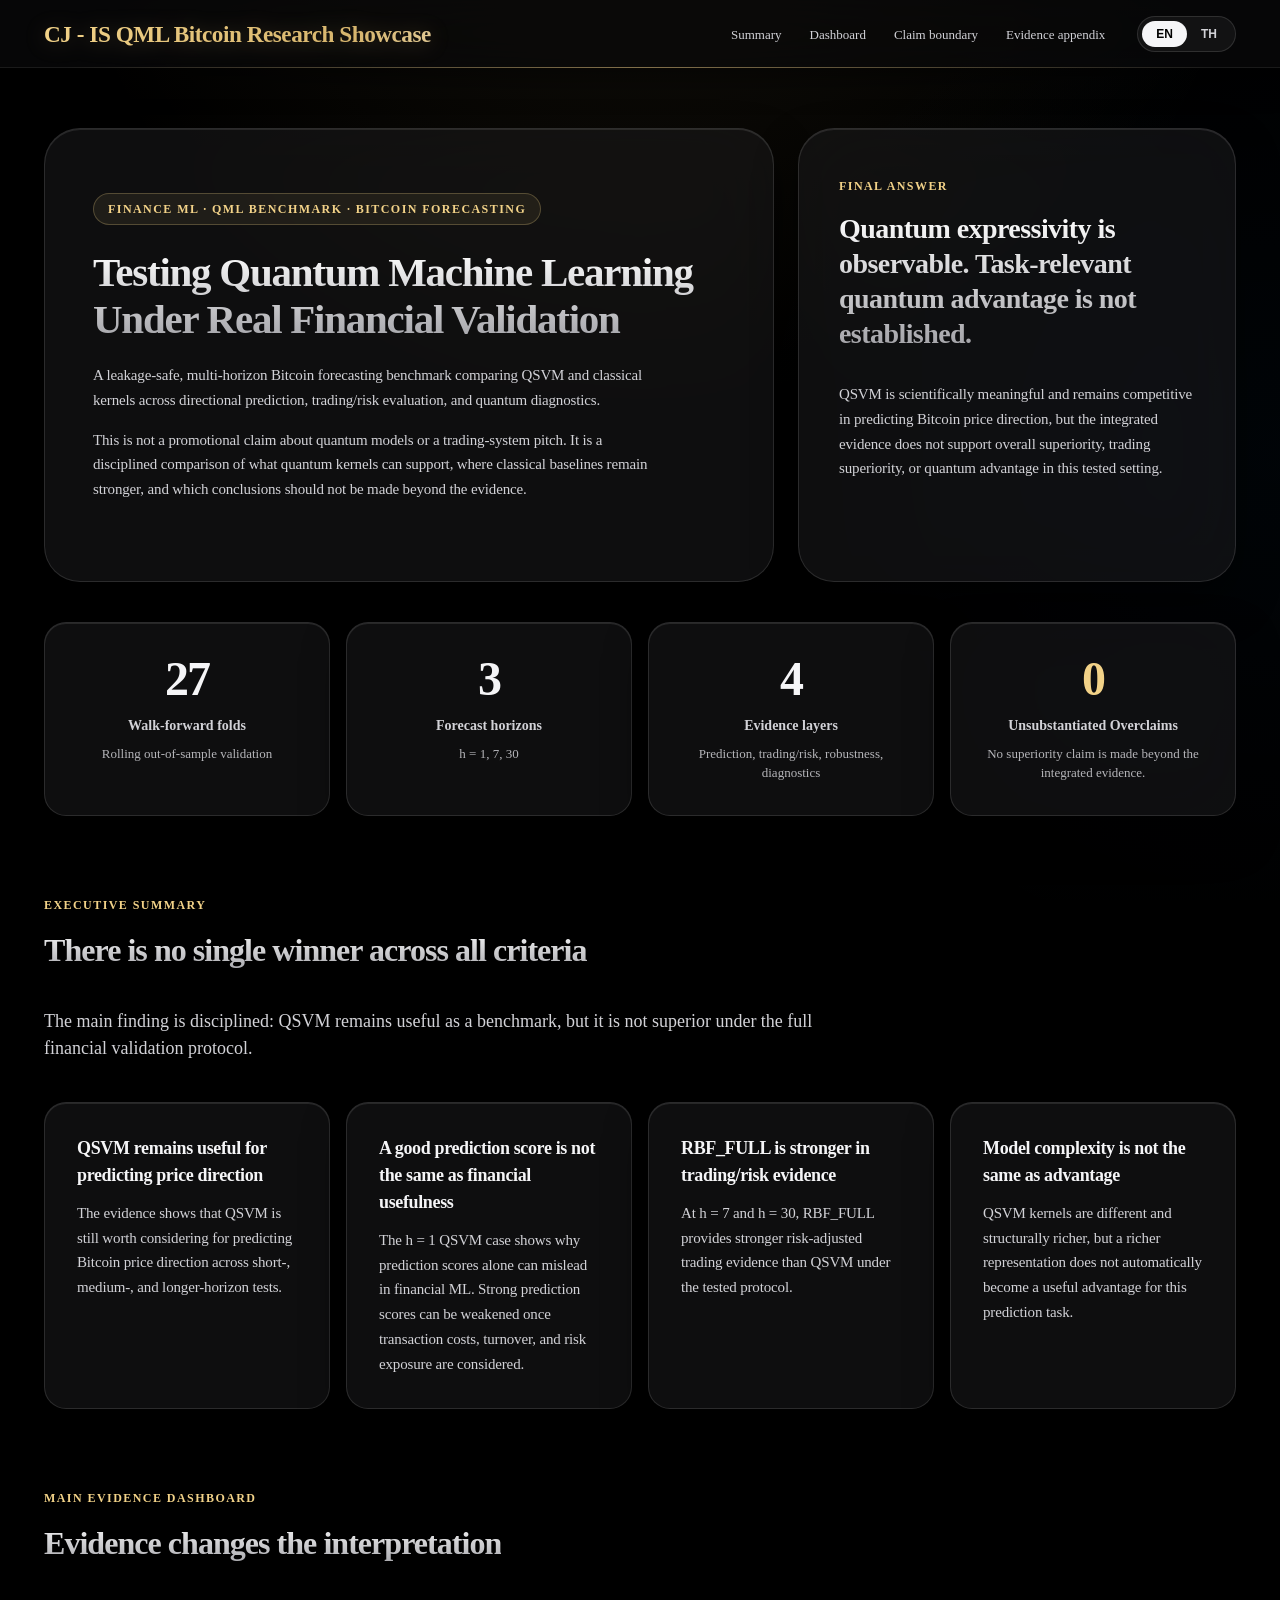
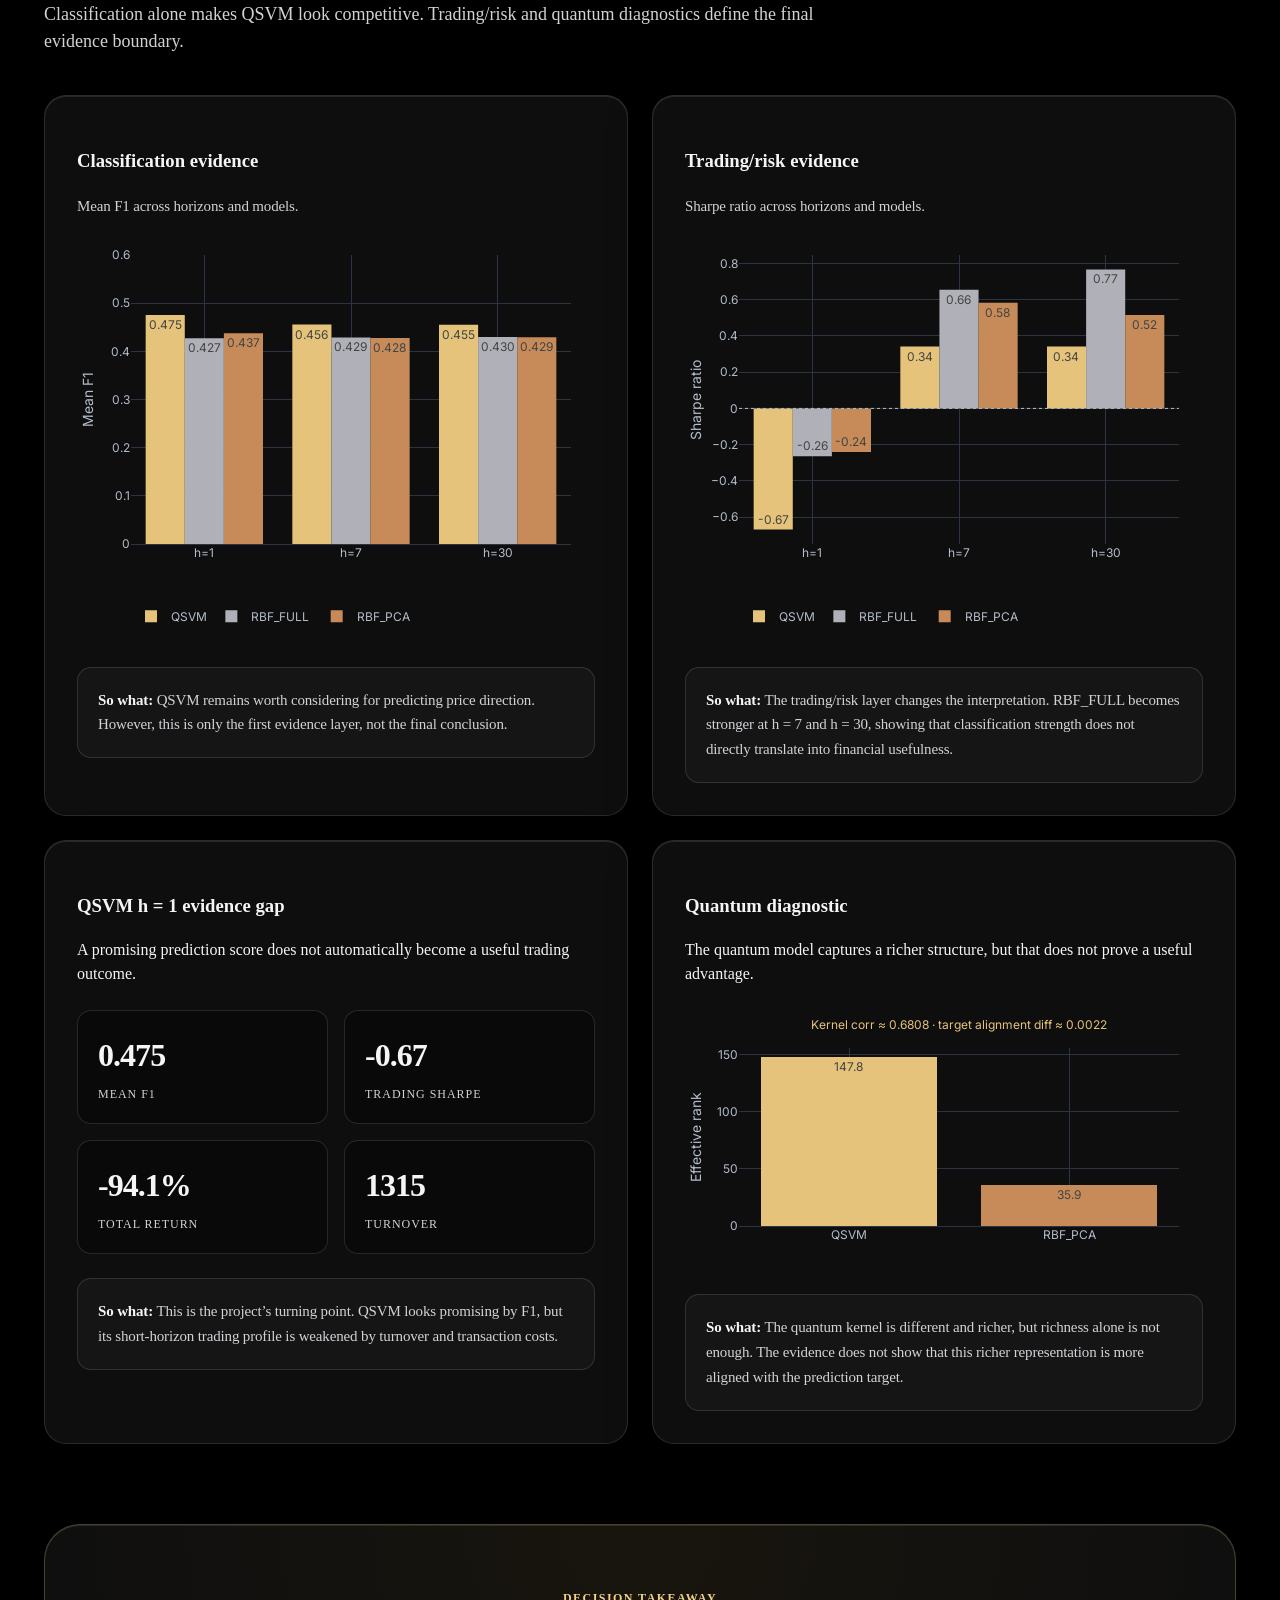
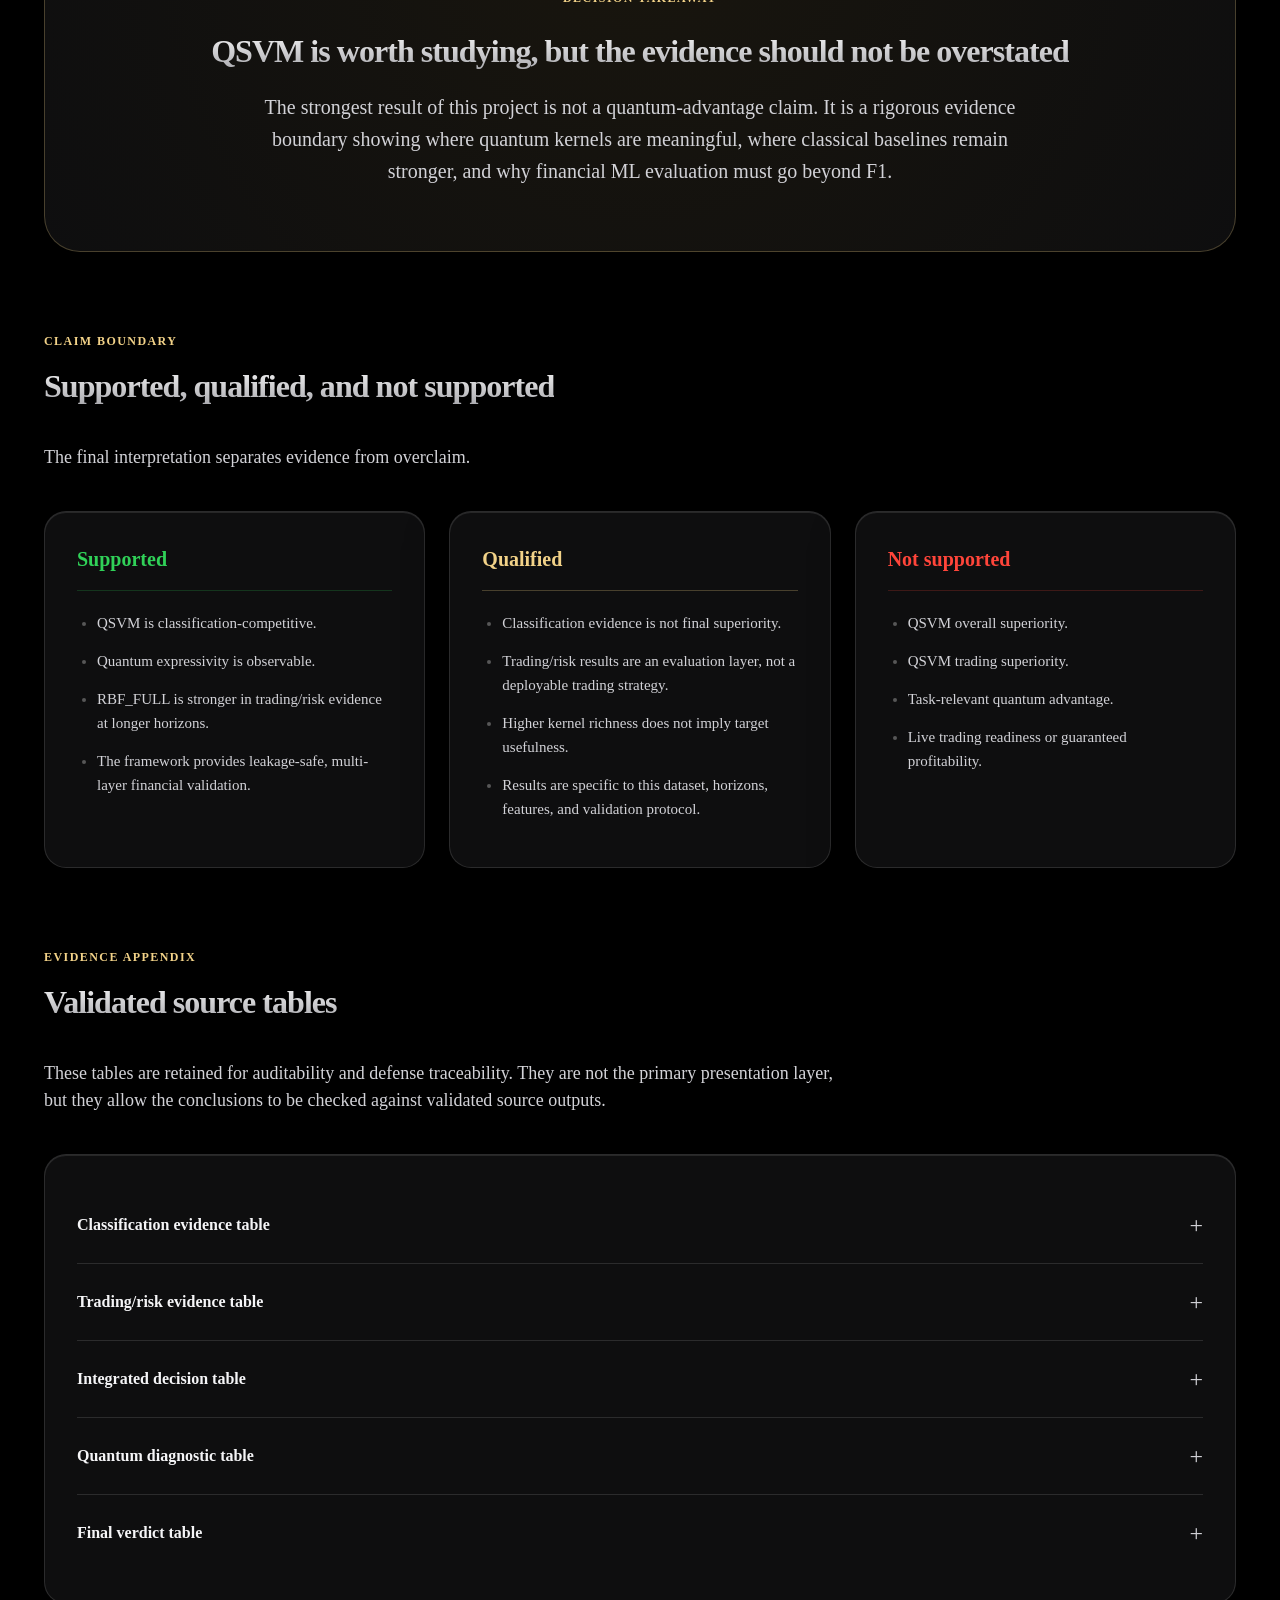
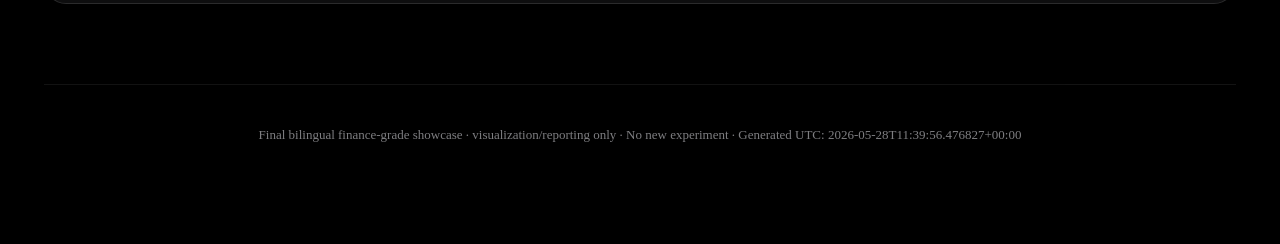
==== commit 1ff8402a: "Update index.html" ====
--- a/index.html
+++ b/index.html
@@ -455,8 +455,8 @@
     <div class="brand">CJ - IS QML Bitcoin Research Showcase</div>
     <div class="nav-right">
       <div class="nav-links">
+        <a href="#summary" data-i18n="nav_summary"></a>
         <a href="#dashboard" data-i18n="nav_dashboard"></a>
-        <a href="#summary" data-i18n="nav_summary"></a>
         <a href="#claims" data-i18n="nav_claims"></a>
         <a href="#appendix" data-i18n="nav_appendix"></a>
       </div>
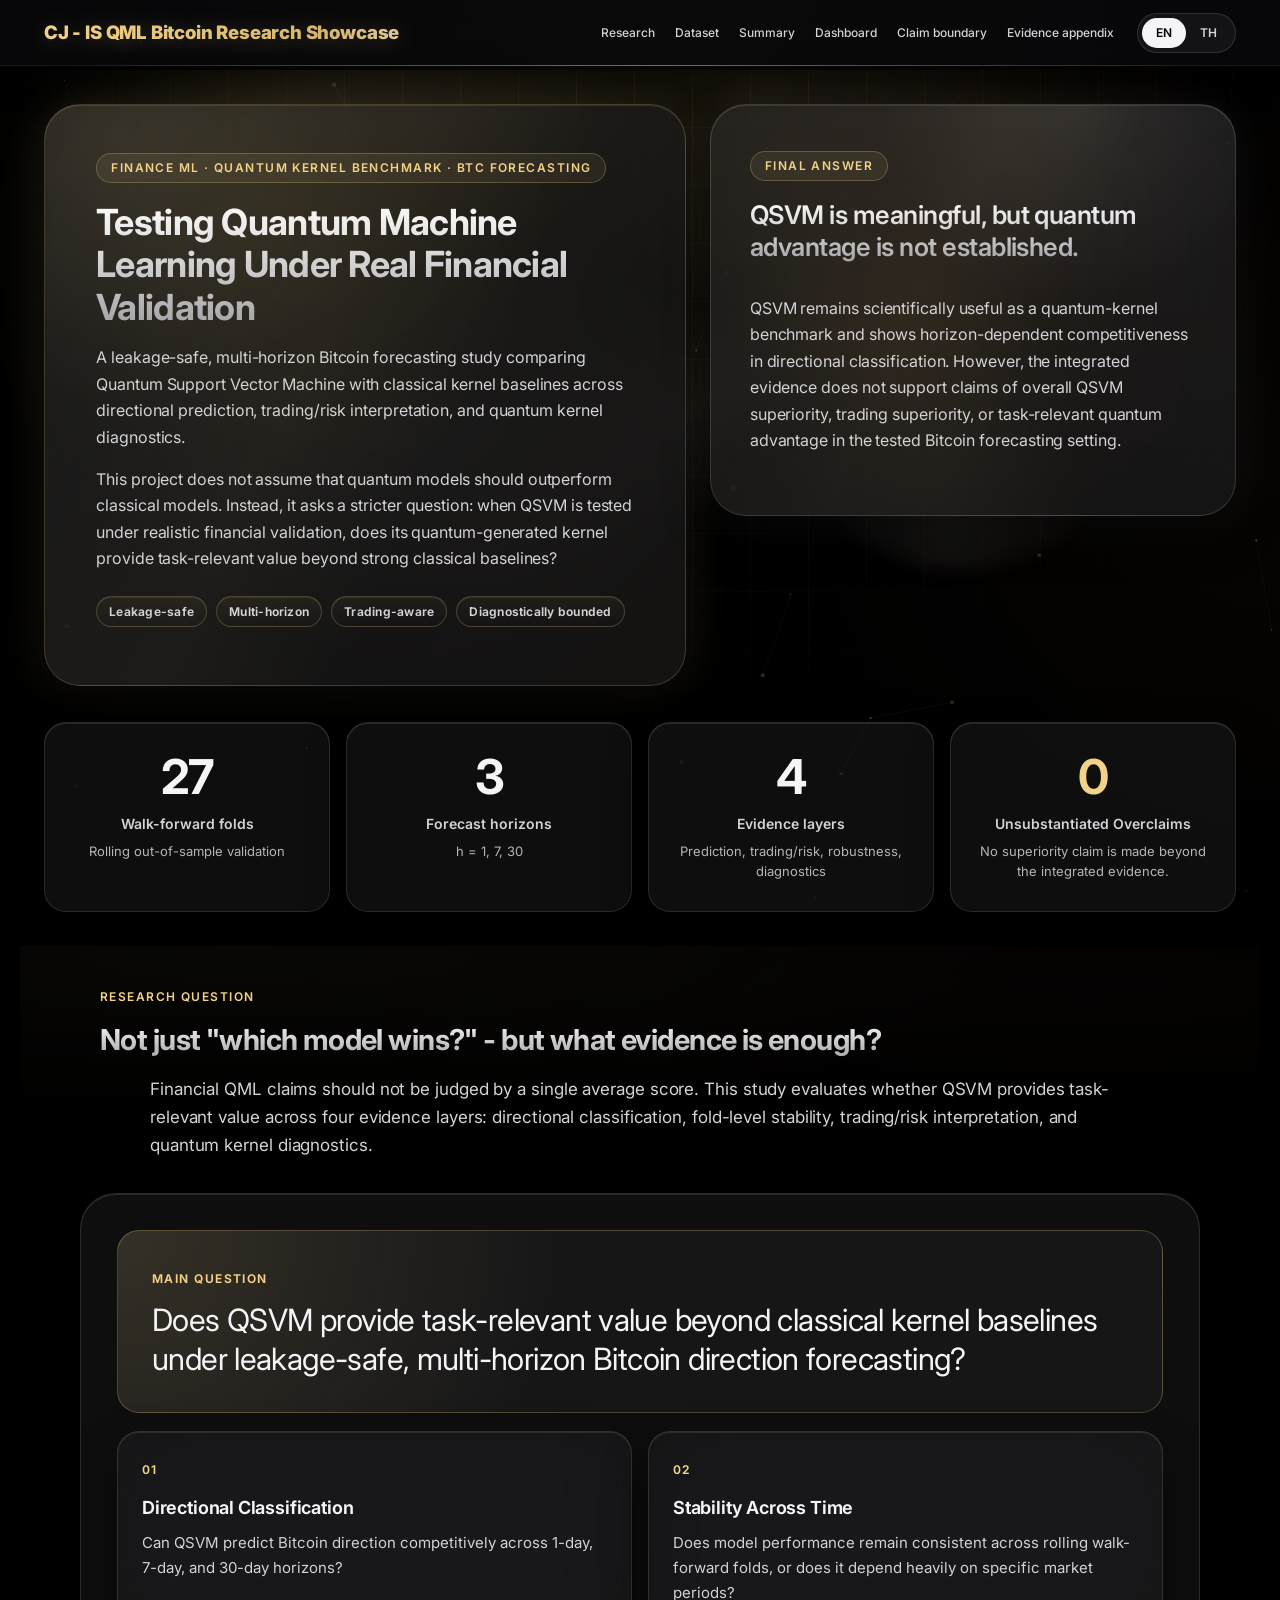
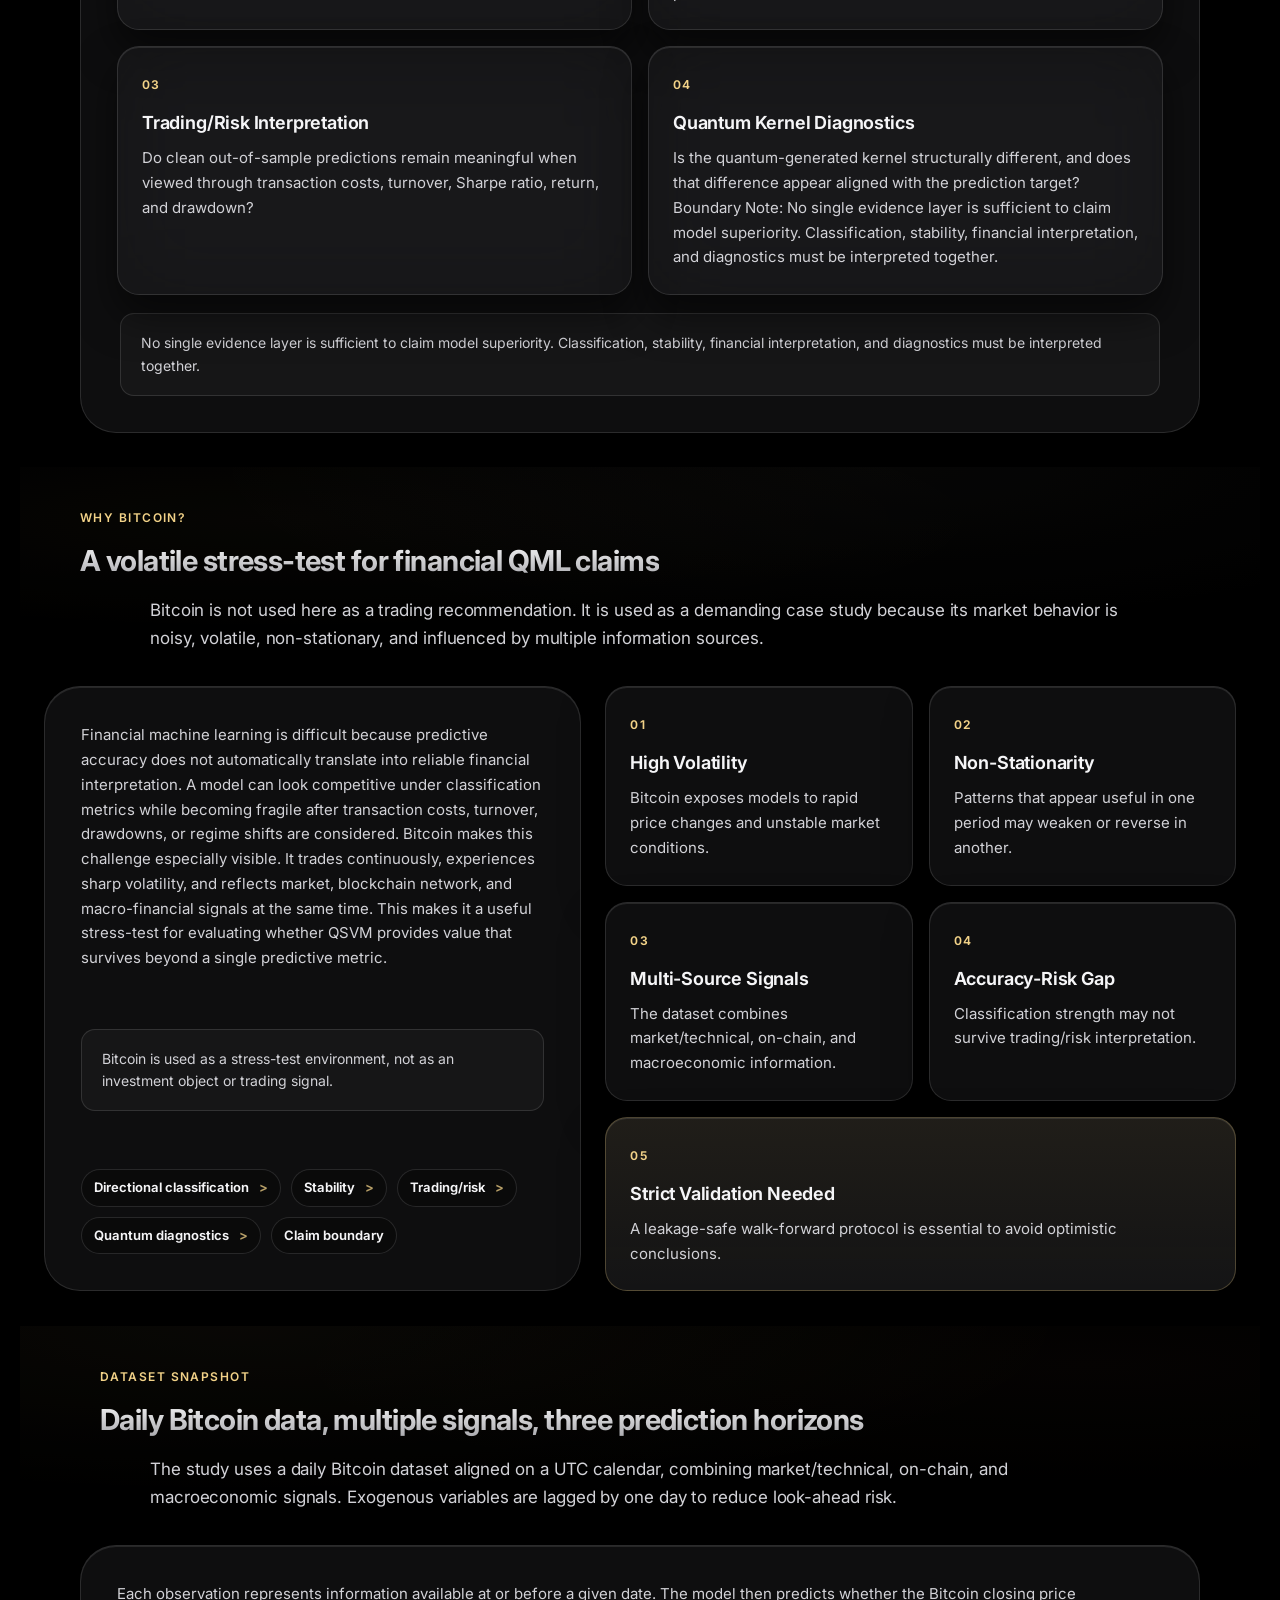
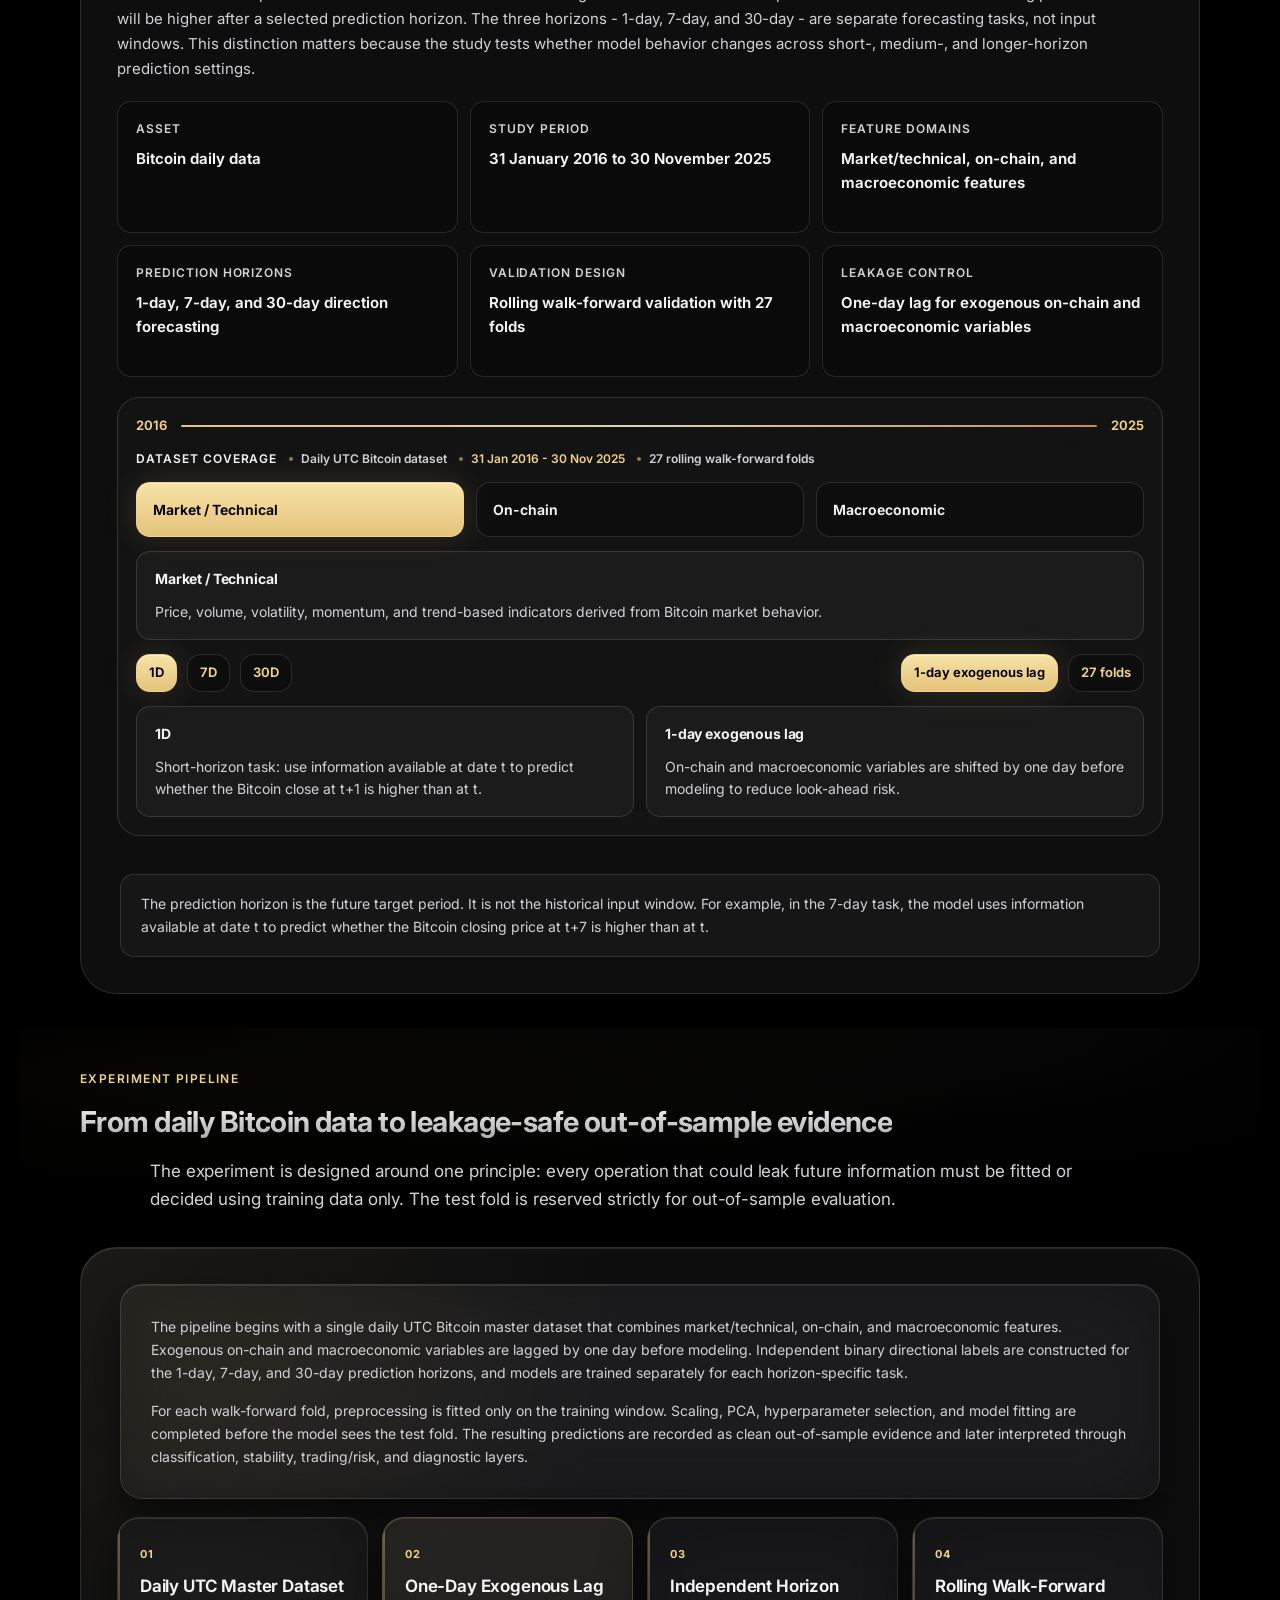
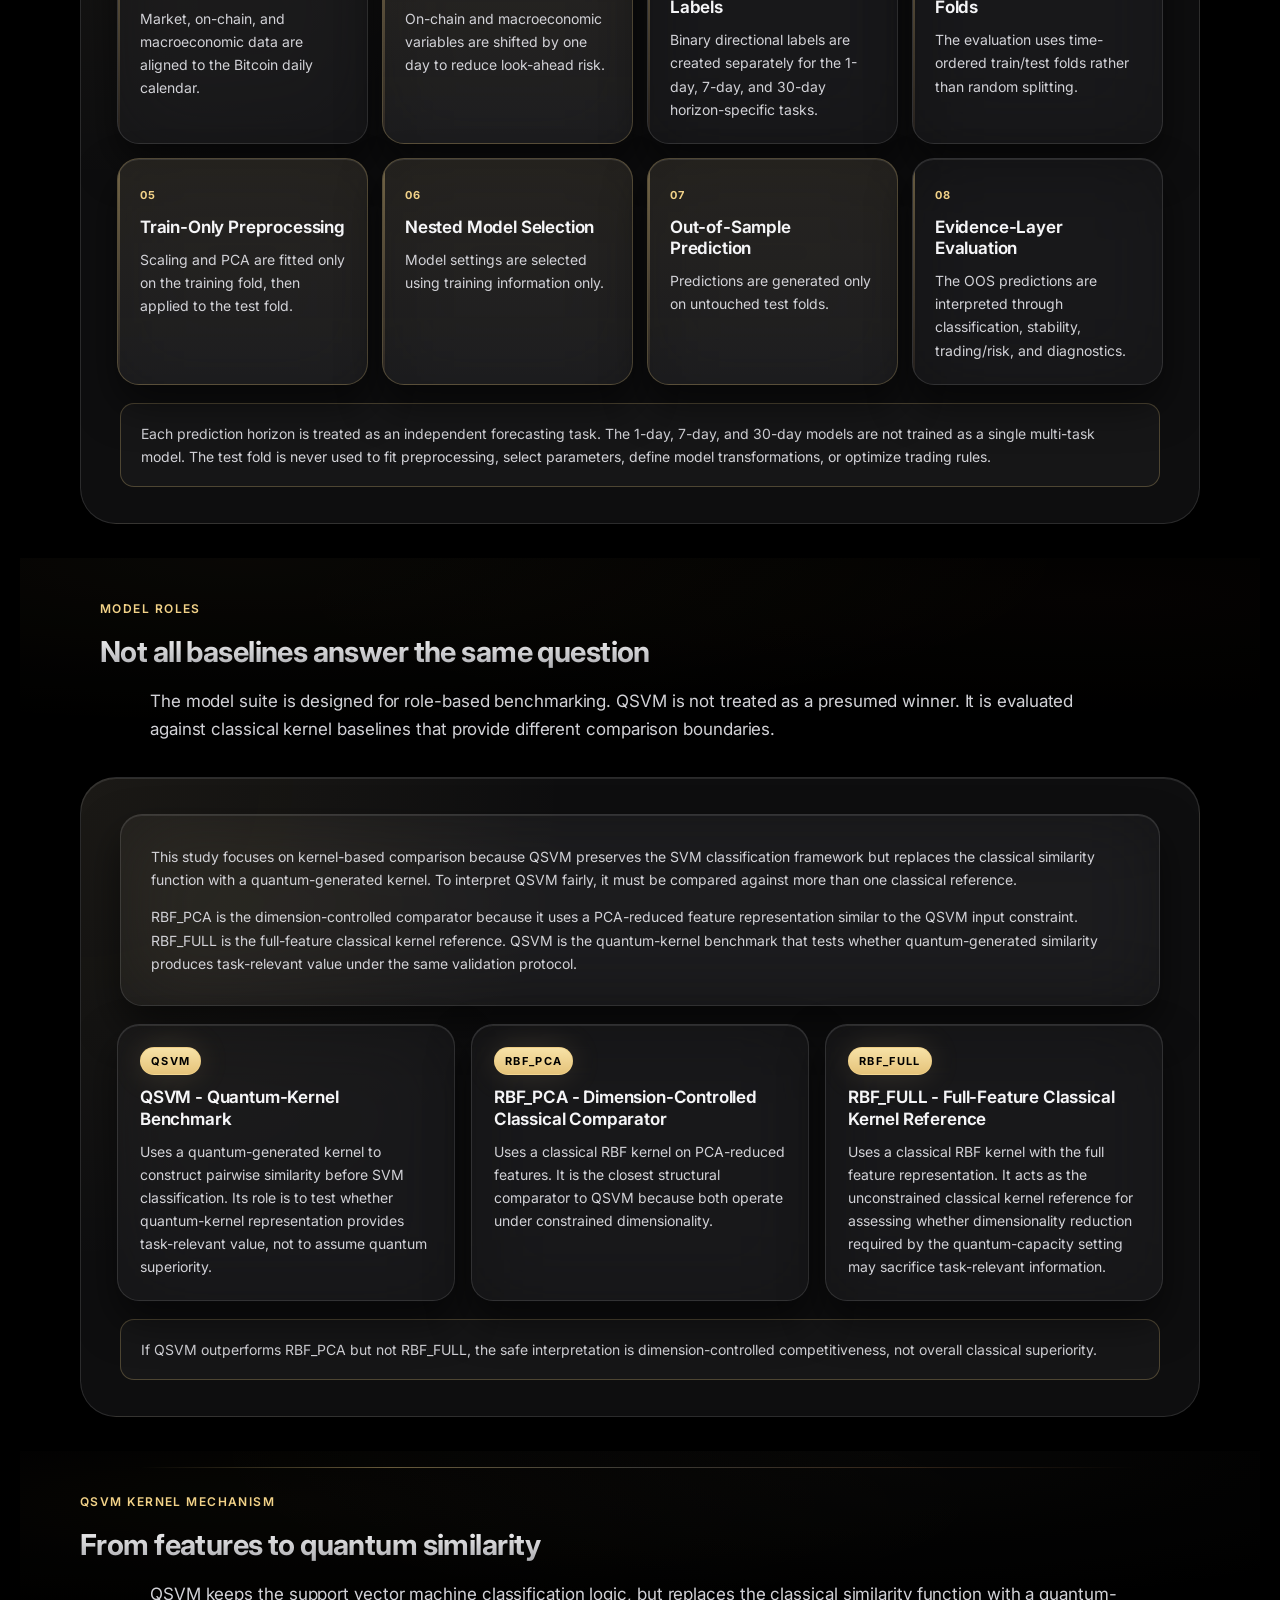
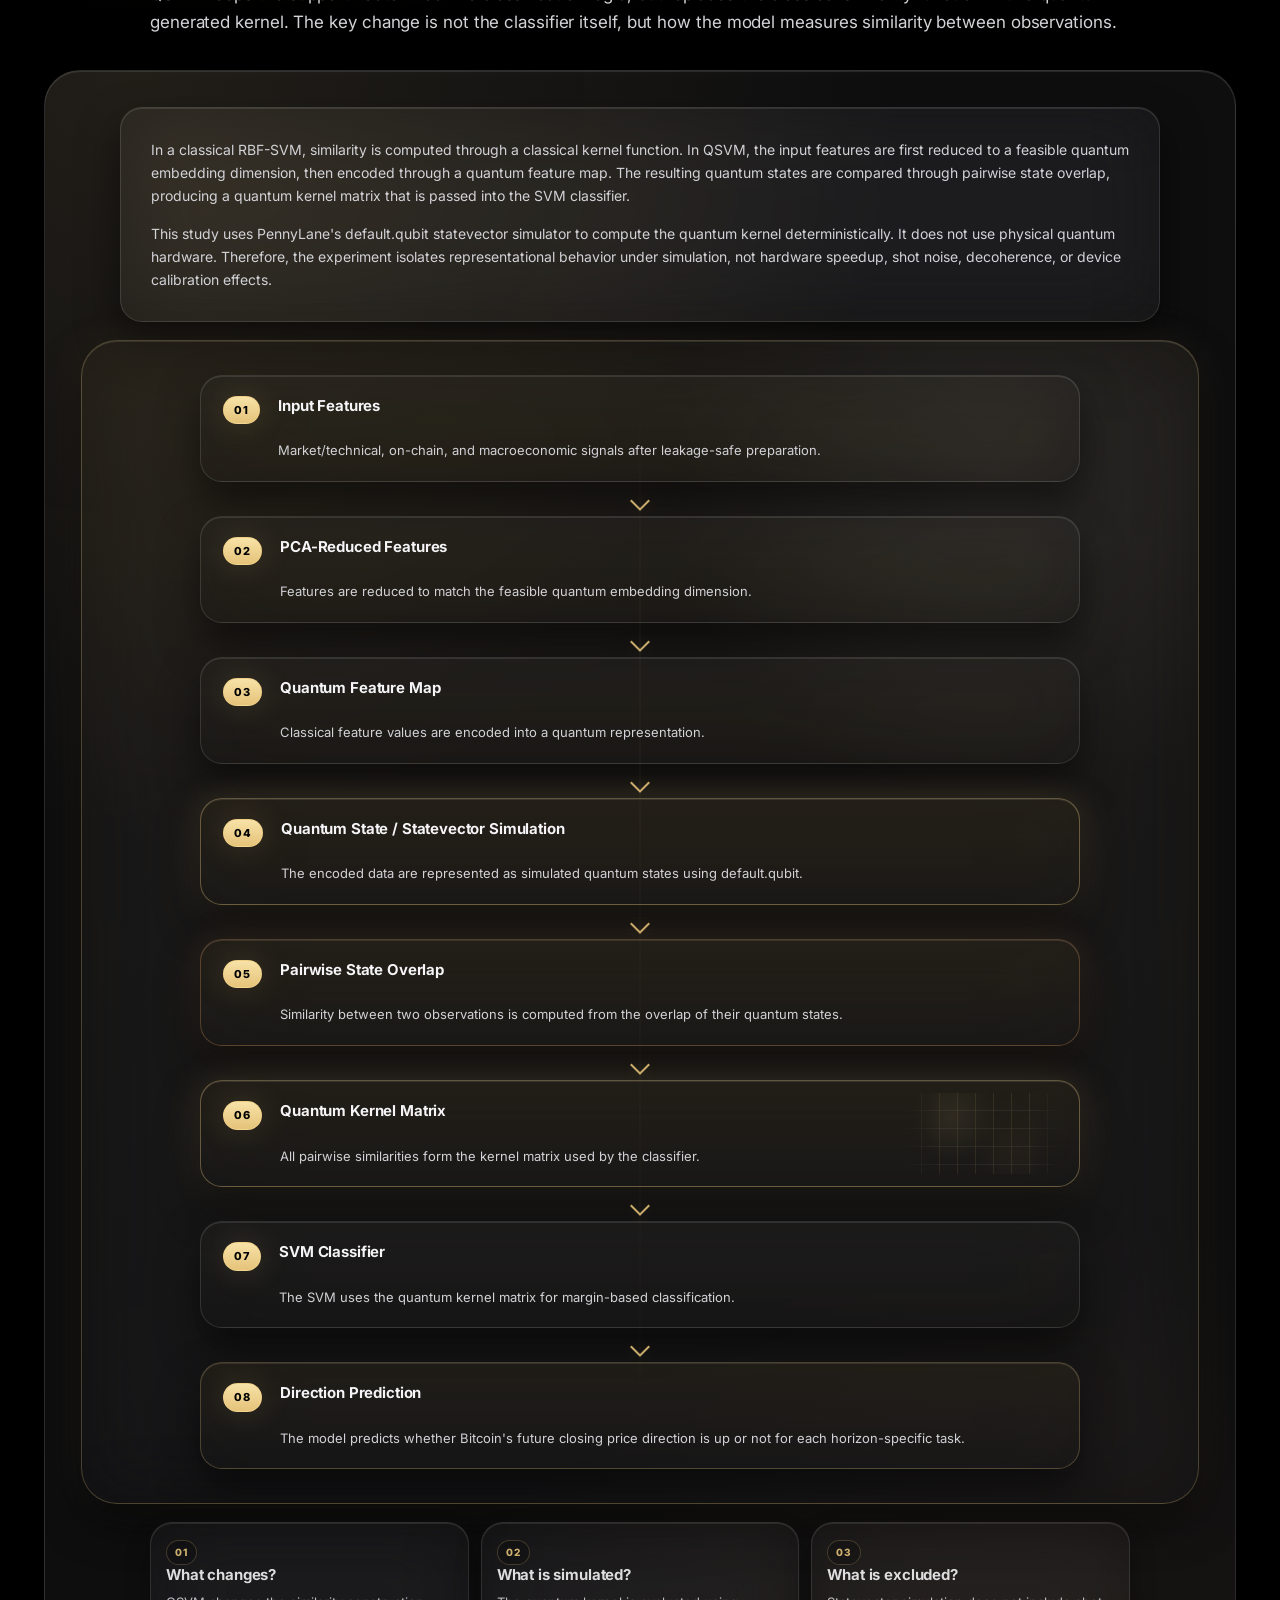
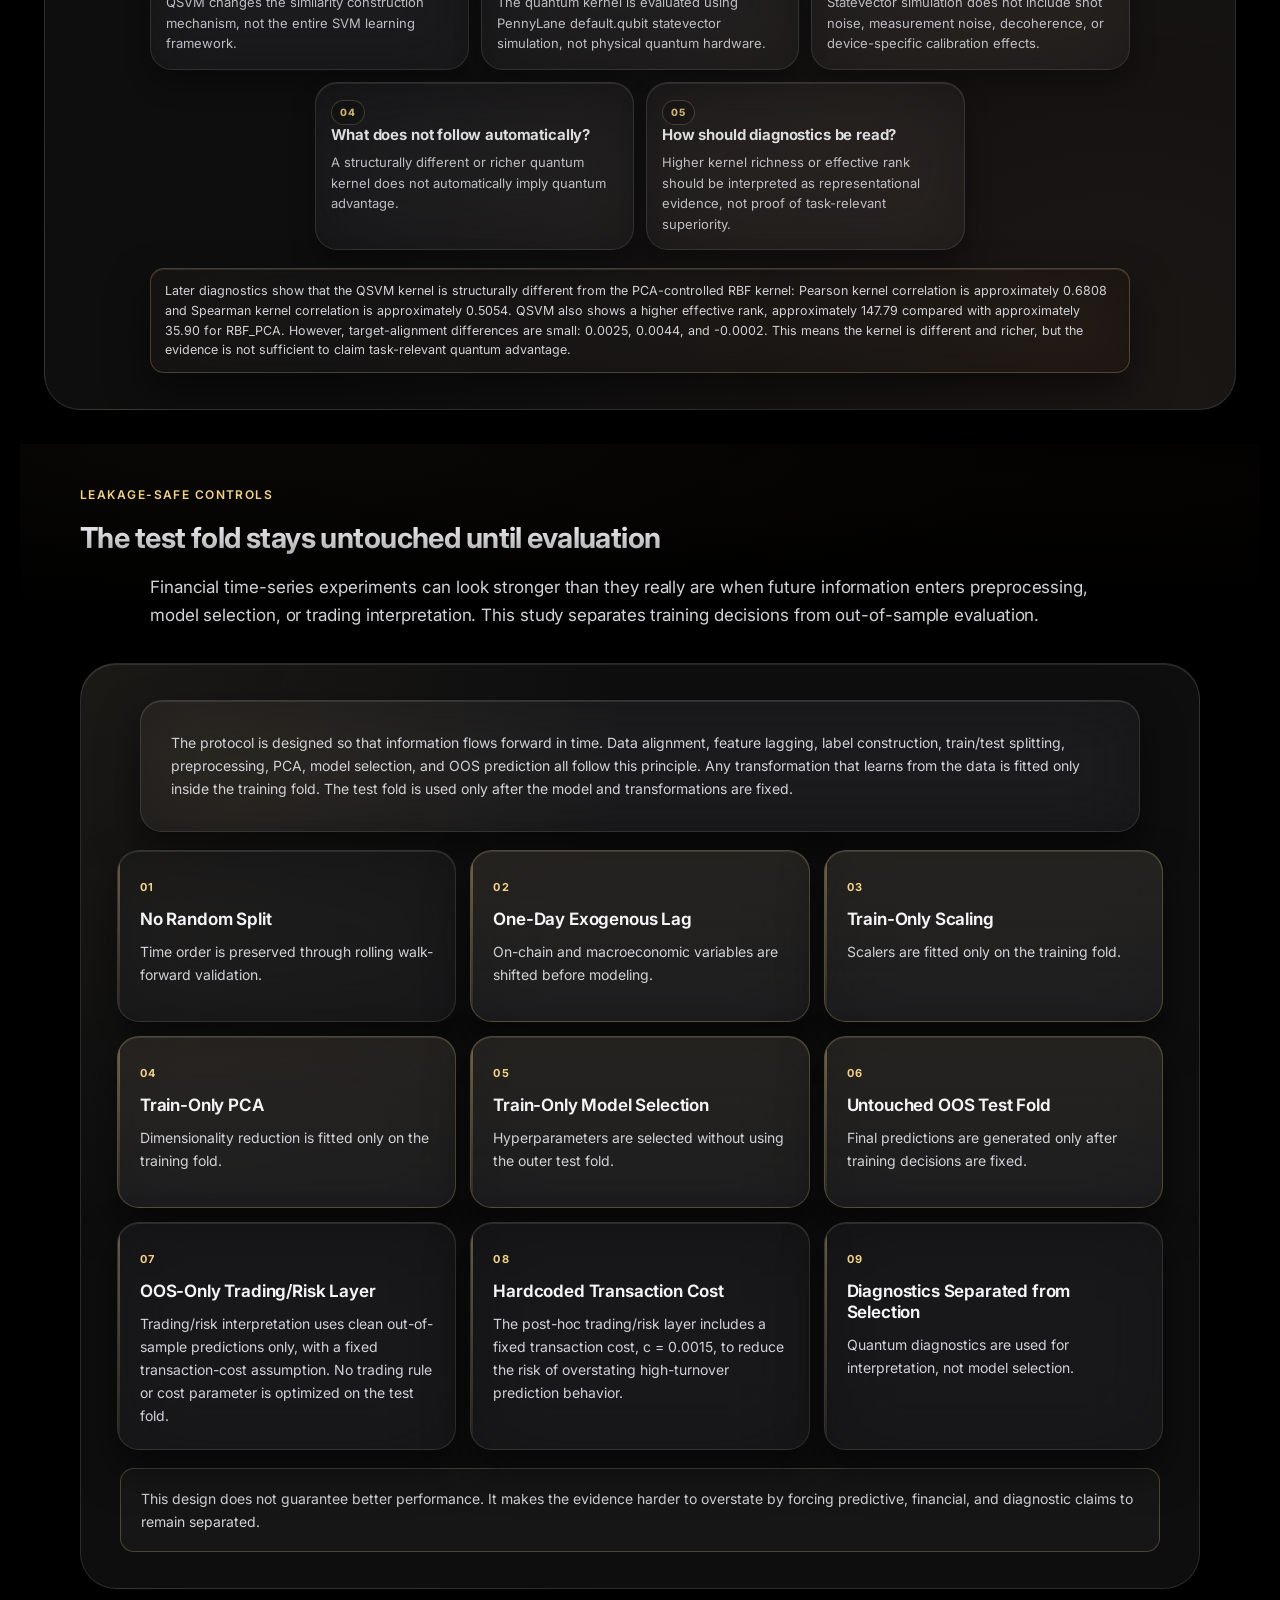
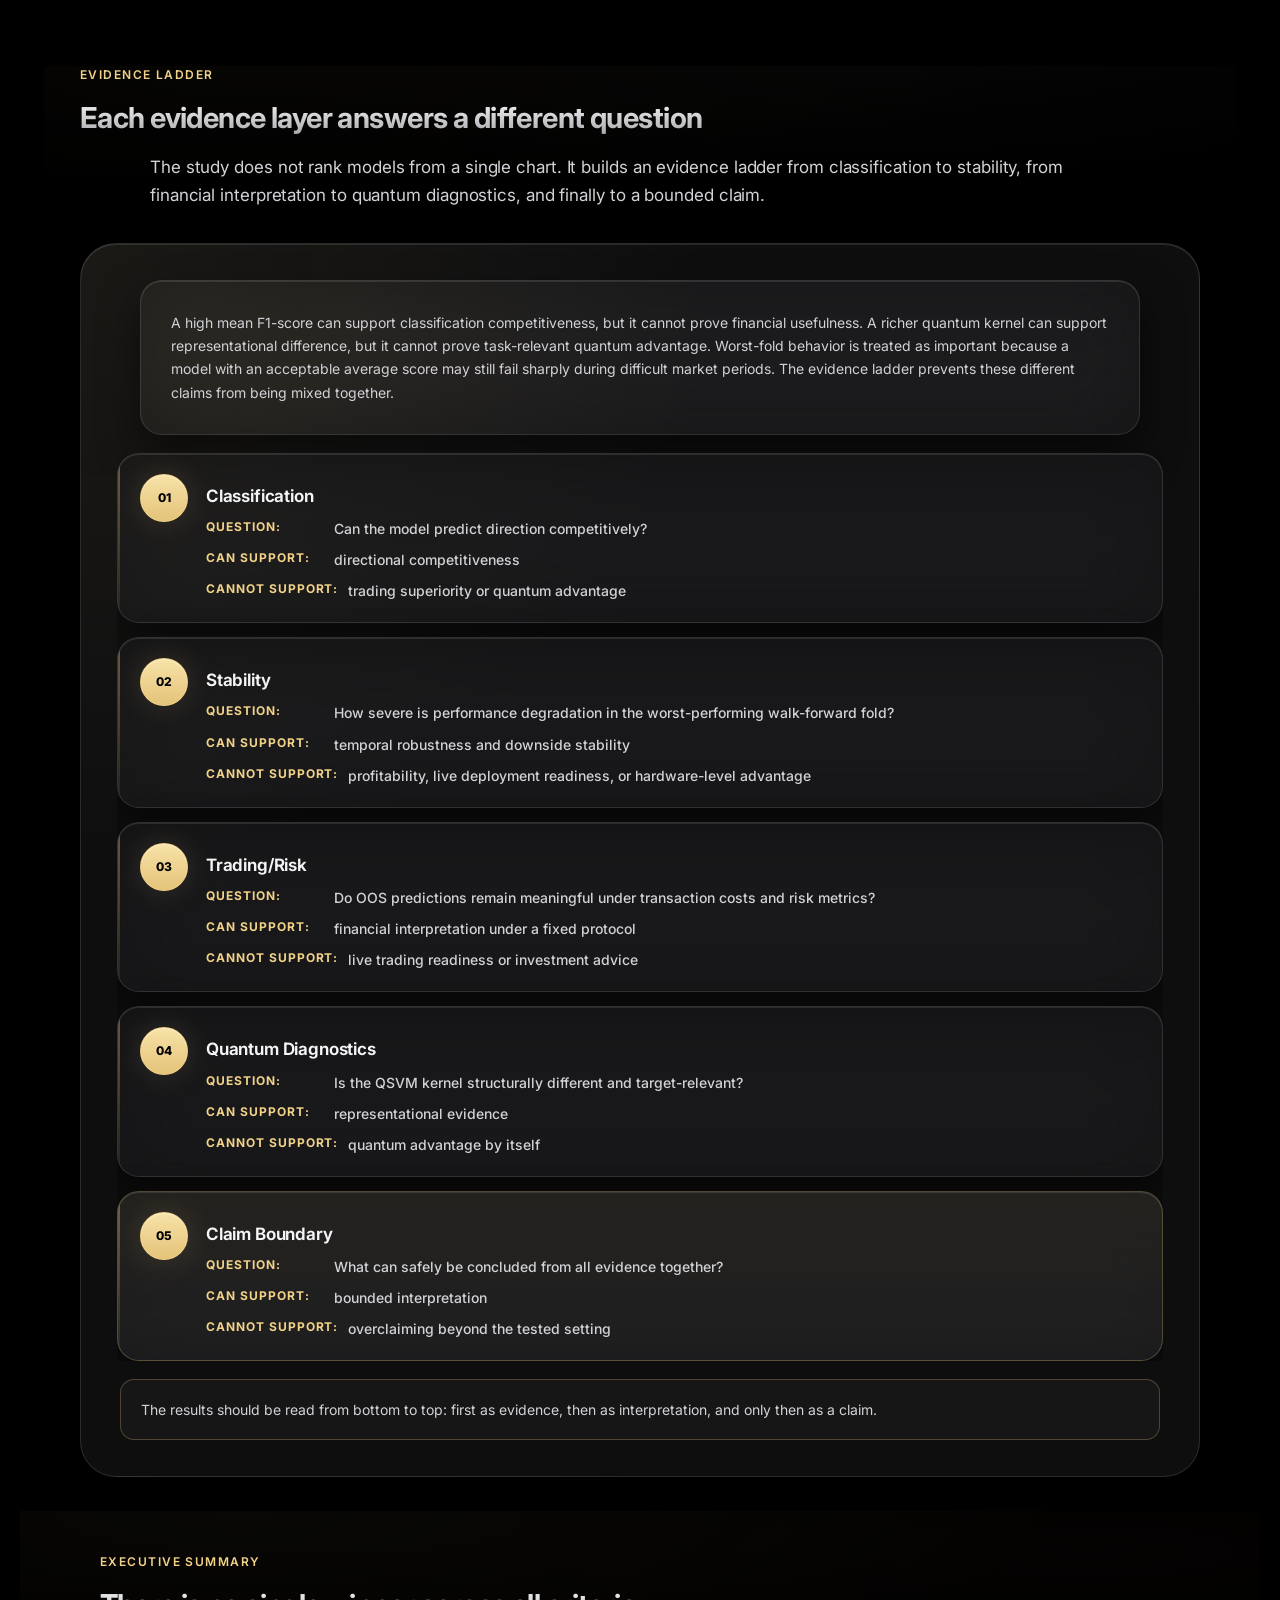
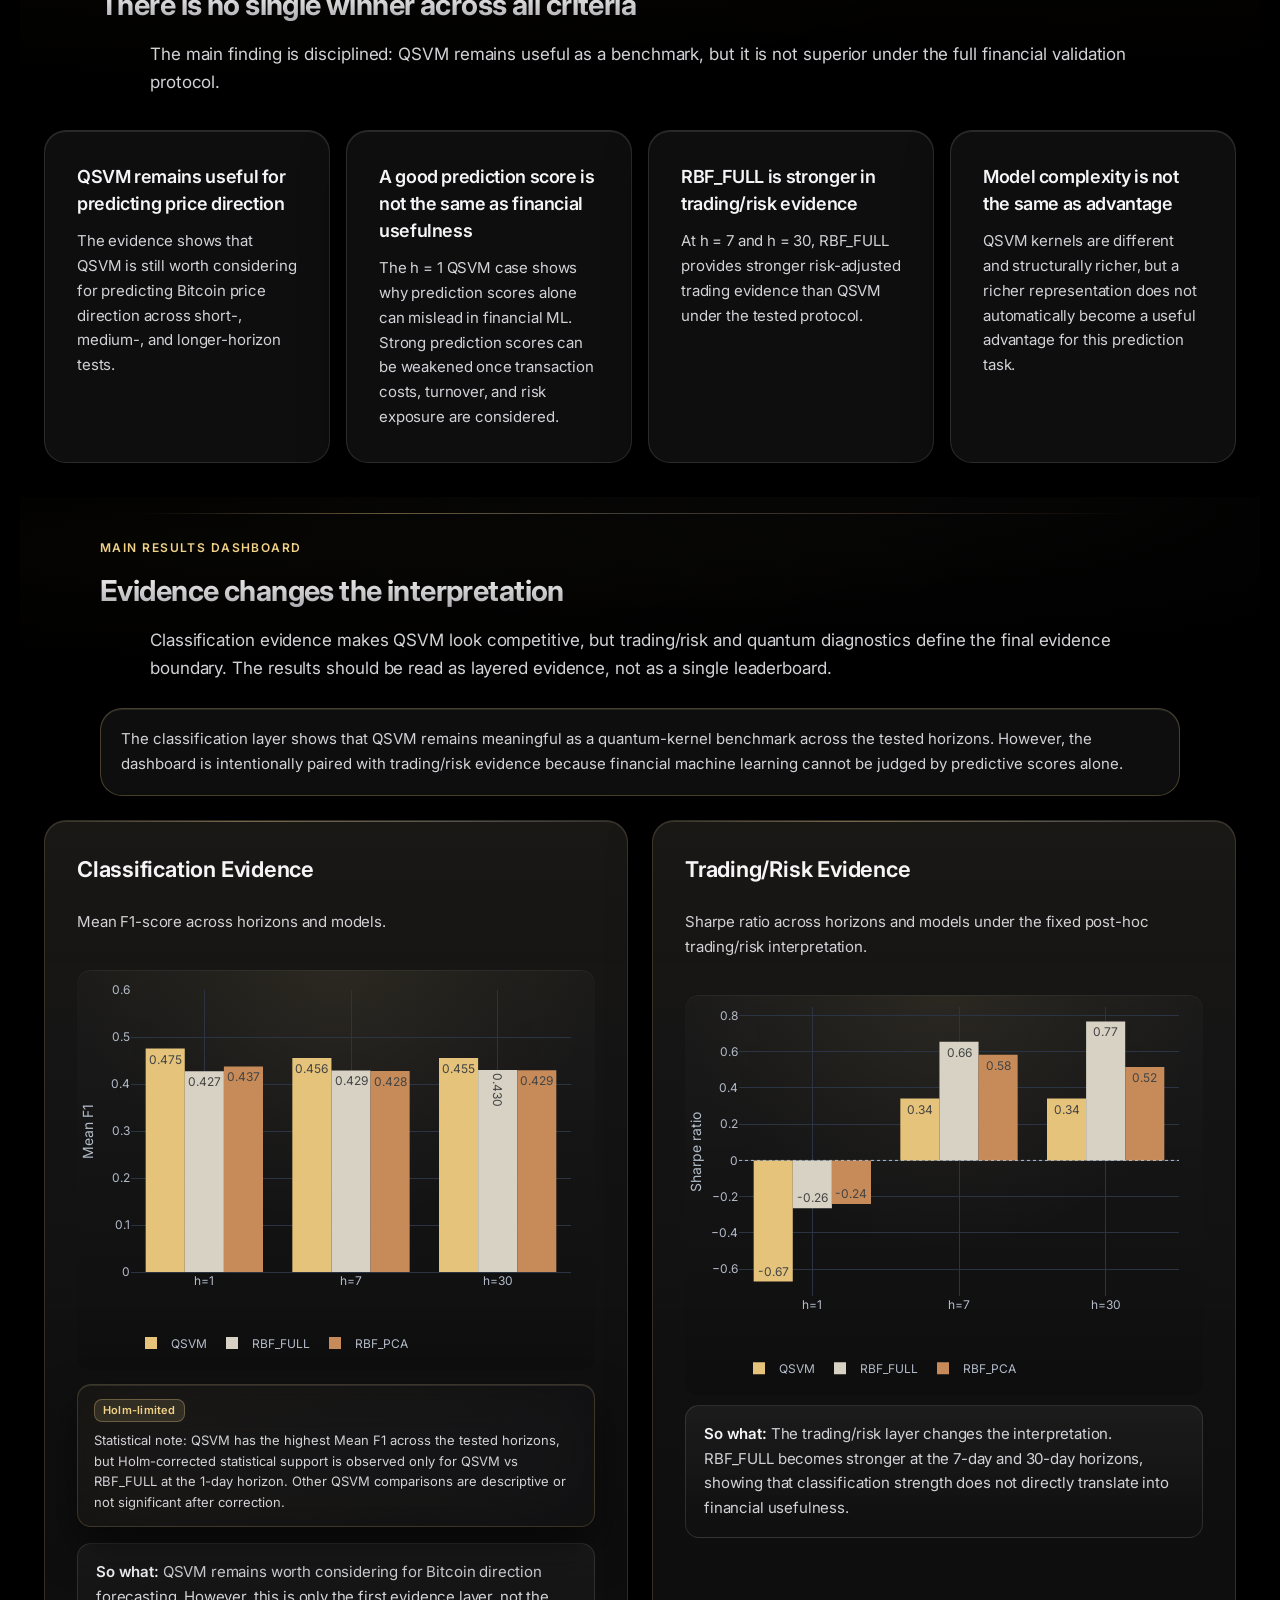
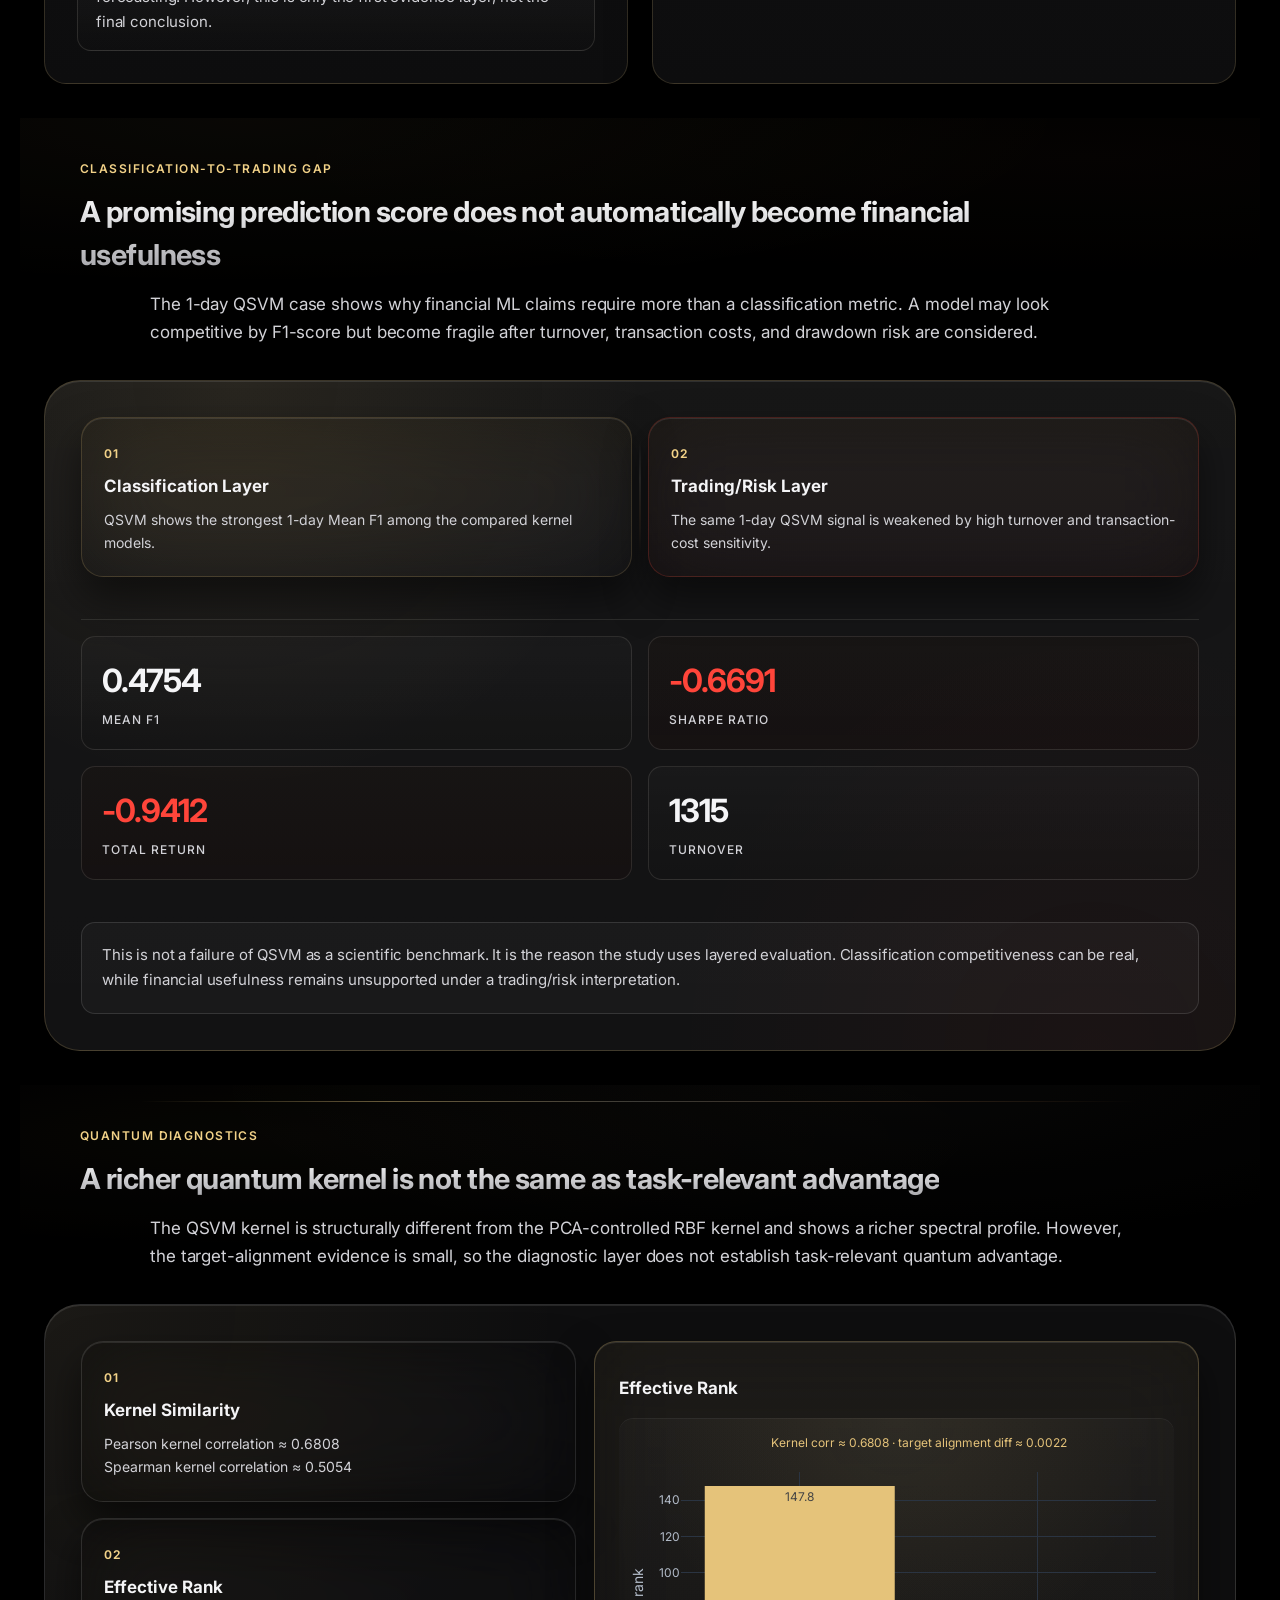
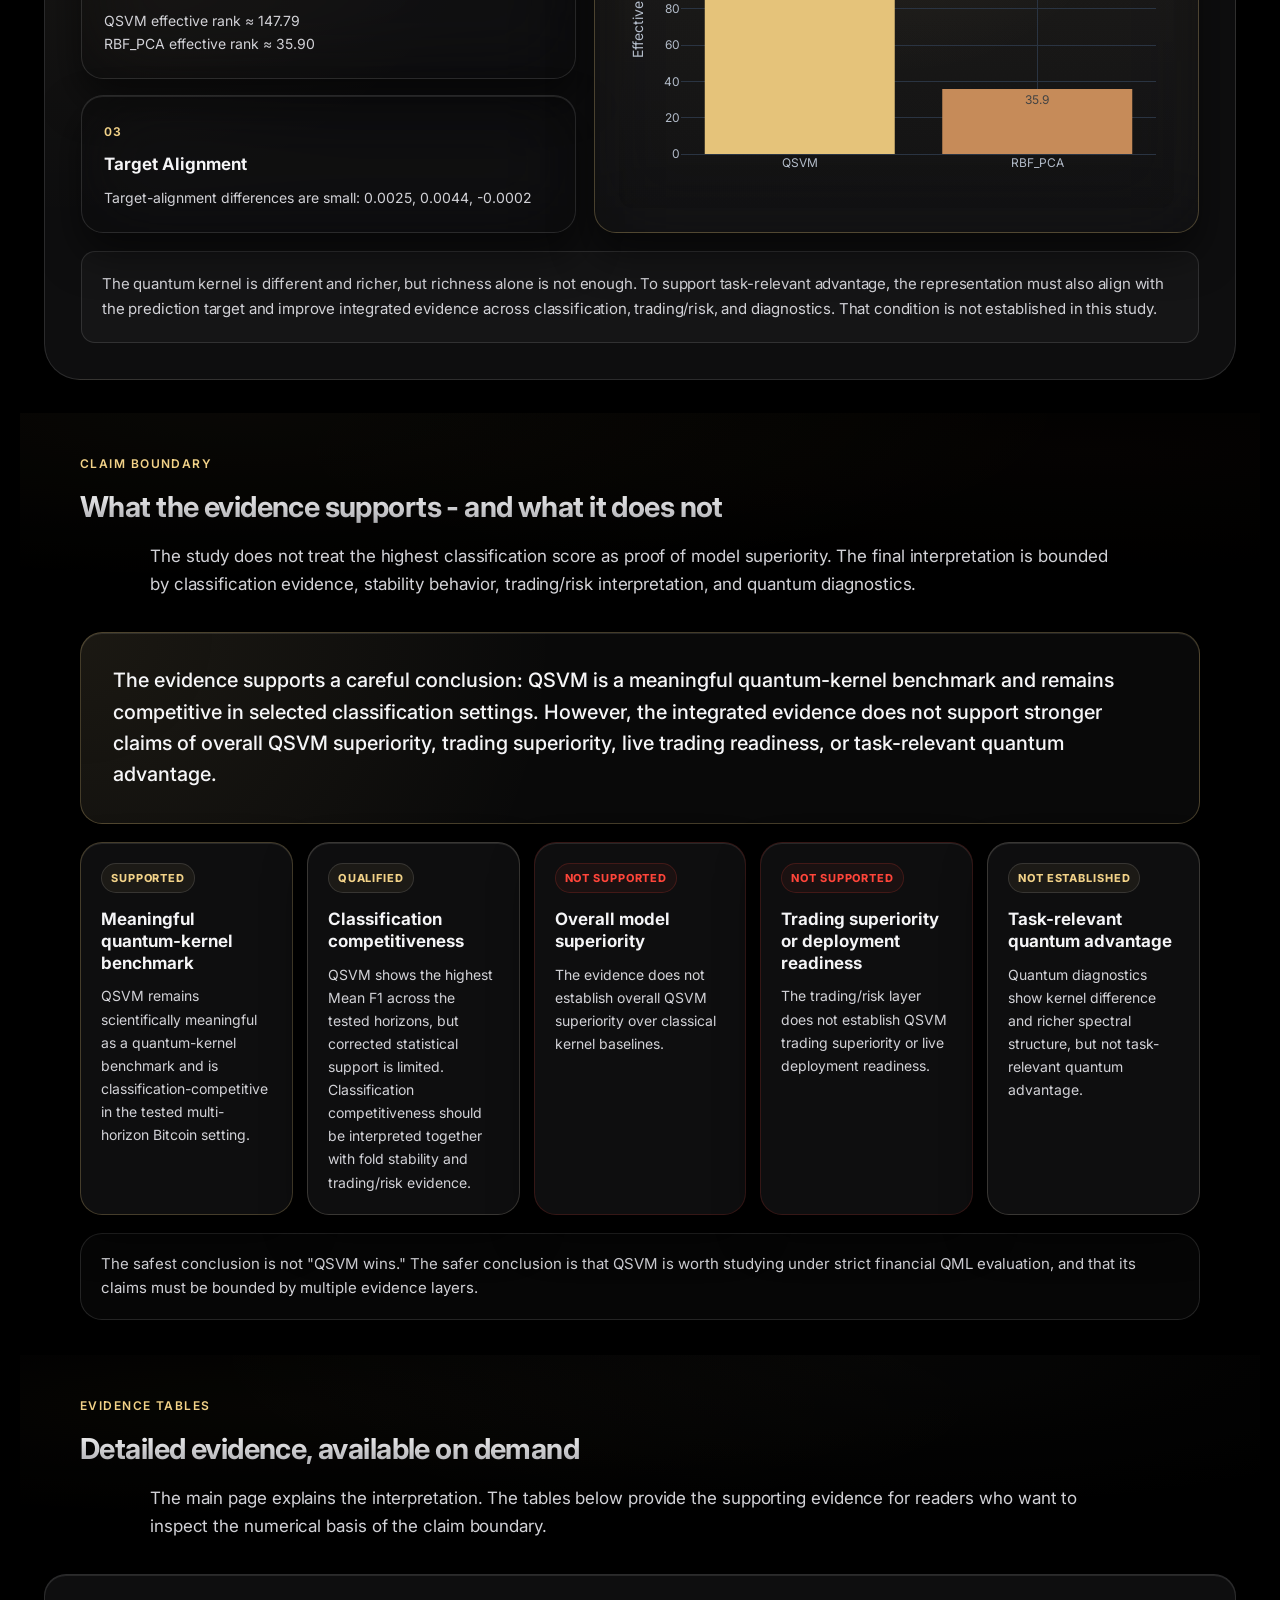
==== commit 7c5fa9a2: "Add files via upload" ====
--- a/index.html
+++ b/index.html
@@ -1,468 +1,33 @@
-<!DOCTYPE html>
+﻿<!DOCTYPE html>
 <html lang="en">
 <head>
-<meta charset="utf-8">
-<meta name="viewport" content="width=device-width, initial-scale=1">
-<title>CJ - IS QML Bitcoin Research Showcase</title>
-<script src="https://cdn.plot.ly/plotly-2.35.2.min.js"></script>
-<link rel="preconnect" href="https://fonts.googleapis.com">
-<link rel="preconnect" href="https://fonts.gstatic.com" crossorigin>
-<link href="https://fonts.googleapis.com/css2?family=Inter:wght@400;500;600;700;800;900&family=Prompt:wght@300;400;500;600;700&display=swap" rel="stylesheet">
-
-<style>
-:root {
- 
-  --bg: #000000; /* ดำสนิทแบบจอ OLED */
-  --surface: rgba(28, 28, 30, 0.5); 
-  --surface2: rgba(44, 44, 46, 0.5);
-  --surface3: rgba(58, 58, 60, 0.5);
-  --text: #F5F5F7; /* ขาวนวลสบายตา */
-  --text-muted: #D2D2D7; /* เทา Gray */
-  --line: rgba(255, 255, 255, 0.12);
-  --line-strong: rgba(255, 255, 255, 0.24);
-  
-  /* Refined Premium Colors */
-  --accent: #F2D288; /* ทองคำขาว (Platinum Gold) ดูแพง ไม่เหลืองอ๋อย */
-  --accent-soft: rgba(242, 210, 136, 0.08);
-  --accent-line: rgba(242, 210, 136, 0.25);
-  --accent-glow: 0 0 32px rgba(242, 210, 136, 0.15);
-  
-  --blue: #2997FF; /*   Blue */
-  --green: #30D158; /*   Green */
-  --red: #FF453A; /*   Red */
-  
-  --shadow-base: 0 20px 40px rgba(0, 0, 0, 0.5);
-  --shadow-lift: 0 30px 60px rgba(0, 0, 0, 0.7);
-  --inner-light: inset 0 1px 0 rgba(255, 255, 255, 0.1); /* ขอบกระจกด้านใน */
-  
-  --radius-sm: 14px;
-  --radius-md: 22px;
-  --radius-lg: 36px;
-}
-
-* { box-sizing: border-box; }
-html { scroll-behavior: smooth; }
-
-body {
-  margin: 0;
-  background-color: var(--bg);
-  /* Ambient Studio Light Effect (แสงไฟสตูดิโอเบาๆ) */
-  background-image: 
-    radial-gradient(circle at 50% -20%, rgba(242, 210, 136, 0.08), transparent 50%),
-    radial-gradient(circle at 100% 50%, rgba(41, 151, 255, 0.03), transparent 40%);
-  background-attachment: fixed;
-  color: var(--text);
-  font-family: "Inter", "Prompt", - -system, BlinkMacSystemFont, sans-serif;
-  line-height: 1.5;
-  -webkit-font-smoothing: antialiased;
-  -moz-osx-font-smoothing: grayscale;
-}
-
-/* --- Premium Frosted Glass Header --- */
-header {
-  position: sticky;
-  top: 0;
-  z-index: 100;
-  
-  /* 1. กระจกฝ้าโปร่งแสง (Glassmorphism) สไตล์   */
-  background: rgba(10, 10, 12, 0.65);
-  backdrop-filter: saturate(200%) blur(24px);
-  -webkit-backdrop-filter: saturate(200%) blur(24px);
-  
-  /* 2. มิติแสงเงา: เงาฟุ้งด้านนอก + เส้นกระจกสะท้อนแสงด้านใน */
-  box-shadow: 
-    0 8px 32px rgba(0, 0, 0, 0.5),             
-    inset 0 -1px 0 rgba(255, 255, 255, 0.08); 
-}
-
-/* 3. เส้นขอบนำสายตาสีทองคำขาว (Platinum Gold Accent Line) */
-header::after {
-  content: "";
-  position: absolute;
-  bottom: 0;
-  left: 0;
-  right: 0;
-  height: 1px;
-  /* ไล่สีให้สว่างตรงกลางและกลืนหายไปที่ปลายขอบทั้ง 2 ข้าง */
-  background: linear-gradient(90deg, transparent 5%, rgba(229, 195, 122, 0.5) 50%, transparent 95%);
-  z-index: 101;
-}
-
-.nav {
-  max-width: 1240px;
-  margin: 0 auto;
-  padding: 16px 24px;
-  display: flex;
-  align-items: center;
-  justify-content: space-between;
-}
-
-.brand {
-  font-weight: 850; 
-  font-size: 1.45rem; /* ขยายขนาดให้ใหญ่ขึ้นอีกนิด */
-  letter-spacing: -0.02em; 
-  
-  /* เอฟเฟกต์สีทอง 3D Metallic Gold (Premium Foil) */
-  background: linear-gradient(to right, #F2D288 0%, #D6B56D 40%, #FFFFFF 80%, #F2D288 100%);
-  background-size: 200% auto; /* เตรียมไว้ทำแอนิเมชันแสงสะท้อน */
-  -webkit-background-clip: text;
-  -webkit-text-fill-color: transparent;
-  
-  /* เรืองแสงสีทองอ่อนๆ ตัดกับพื้นหลังสีดำสนิท */
-  filter: drop-shadow(0 2px 10px rgba(229, 195, 122, 0.25)); 
-  transition: all 0.5s ease;
-  cursor: default;
-}
-
-.brand:hover {
-  /* แสงเรืองรองสว่างขึ้น และมีแสงสีขาววิ่งผ่านตัวอักษรตอนเอาเมาส์ชี้ */
-  filter: drop-shadow(0 2px 16px rgba(229, 195, 122, 0.45));
-  background-position: right center; 
-}
-
-.nav-right { display: flex; align-items: center; gap: 20px; }
-
-.nav-links a {
-  text-decoration: none;
-  color: var(--text-muted);
-  font-size: 13px;
-  font-weight: 500;
-  padding: 8px 12px;
-  border-radius: var(--radius-sm);
-  transition: color 0.3s ease;
-}
-
-.nav-links a:hover { color: var(--text); }
-
-/* --- Language Toggle --- */
-.lang-toggle {
-  display: inline-flex;
-  background: rgba(255, 255, 255, 0.05);
-  border: 1px solid var(--line);
-  border-radius: 999px;
-  padding: 4px;
-}
-
-.lang-toggle button {
-  border: none;
-  background: transparent;
-  color: var(--text-muted);
-  font-weight: 600;
-  font-size: 12px;
-  padding: 6px 14px;
-  border-radius: 999px;
-  cursor: pointer;
-  transition: all 0.3s cubic-bezier(0.16, 1, 0.3, 1);
-}
-
-.lang-toggle button.active {
-  background: var(--text);
-  color: #000;
-}
-
-/* --- Main Layout --- */
-main { max-width: 1240px; margin: 0 auto; padding: 60px 24px 100px; }
-
-/* --- Hero Section --- */
-.hero {
-  display: grid;
-  grid-template-columns: 1.25fr 0.75fr;
-  gap: 24px;
-  margin-bottom: 40px;
-}
-
-.hero-main, .hero-answer, .kpi, .summary-card, .panel, .metric-board, .claim-column, .appendix, .decision-box {
-  background: var(--surface);
-  backdrop-filter: saturate(180%) blur(40px);
-  -webkit-backdrop-filter: saturate(180%) blur(40px);
-  border: 1px solid var(--line);
-  border-radius: var(--radius-lg);
-  box-shadow: var(--shadow-base), var(--inner-light);
-  position: relative;
-  overflow: hidden;
-}
-
-.hero-main { padding: 64px 48px; }
-.hero-answer { 
-  padding: 48px 40px; 
-  display: flex; 
-  flex-direction: column; 
-  justify-content: space-between; 
-}
-
-.eyebrow {
-  display: inline-flex;
-  color: var(--accent);
-  background: var(--accent-soft);
-  border: 1px solid var(--accent-line);
-  border-radius: 999px;
-  padding: 6px 14px;
-  font-size: 12px;
-  font-weight: 600;
-  text-transform: uppercase;
-  letter-spacing: 0.12em;
-  margin-bottom: 24px;
-}
-
-/*   Metallic Gradient Text */
-h1 {
-  margin: 0 0 20px;
-  font-size: clamp(28px, 3.2vw, 42px);
-  line-height: 1.15;
-  font-weight: 700;
-  letter-spacing: -0.03em;
-  background: linear-gradient(180deg, #FFFFFF 0%, #A1A1A6 100%);
-  -webkit-background-clip: text;
-  -webkit-text-fill-color: transparent;
-}
-
-.hero-main p { color: var(--text-muted); font-size: 18px; max-width: 90%; font-weight: 400; }
-
-.answer-label {
-  color: var(--accent);
-  font-size: 12px;
-  font-weight: 600;
-  letter-spacing: 0.12em;
-  text-transform: uppercase;
-}
-
-.hero-answer h2 { 
-  font-size: 28px; 
-  line-height: 1.25; 
-  margin: 16px 0; 
-  color: var(--text);
-  font-weight: 600;
-  letter-spacing: -0.02em;
-}
-.hero-answer p { color: var(--text-muted); font-size: 16px; font-weight: 400; }
-
-.answer-footer {
-  margin-top: auto;
-  padding-top: 24px;
-  border-top: 1px solid var(--line);
-  color: var(--text-muted);
-  font-size: 12px;
-  opacity: 0.6;
-}
-
-/* --- KPI Grid --- */
-.kpi-grid { display: grid; grid-template-columns: repeat(4, 1fr); gap: 16px; margin: 40px 0 80px; }
-
-.kpi {
-  border-radius: var(--radius-md);
-  padding: 32px 24px;
-  transition: all 0.4s cubic-bezier(0.16, 1, 0.3, 1);
-  text-align: center;
-}
-
-.kpi:hover {
-  transform: translateY(-4px) scale(1.02);
-  border-color: var(--accent-line);
-  box-shadow: var(--shadow-lift), var(--accent-glow);
-  background: rgba(44, 44, 46, 0.7);
-}
-
-.kpi-number { color: var(--text); font-size: 48px; font-weight: 700; line-height: 1; margin-bottom: 12px; letter-spacing: -0.04em; }
-.kpi:last-child .kpi-number { color: var(--accent); } /* ไฮไลท์เลข 0 ตัวสุดท้าย */
-.kpi-label { font-weight: 600; font-size: 14px; color: var(--text-muted); }
-.kpi p { color: var(--text-muted); font-size: 12px; margin: 8px 0 0; opacity: 0.6; }
-
-/* --- Section Formatting --- */
-.section { margin-top: 80px; }
-.section-head { margin-bottom: 40px; max-width: 800px; }
-.section-kicker { color: var(--accent); font-size: 12px; font-weight: 600; letter-spacing: 0.12em; text-transform: uppercase; margin-bottom: 12px; }
-.section h2 { margin: 0 0 16px; font-size: 32px; font-weight: 700; letter-spacing: -0.03em; }
-.section-desc { color: var(--text-muted); font-size: 18px; font-weight: 400; }
-
-/* --- Cards & Panels --- */
-.summary-grid { display: grid; grid-template-columns: repeat(4, 1fr); gap: 16px; }
-.dashboard-grid { display: grid; grid-template-columns: 1fr 1fr; gap: 24px; }
-
-.summary-card, .panel, .metric-board, .claim-column, .appendix, .decision-box {
-  border-radius: var(--radius-md);
-  padding: 32px;
-  transition: all 0.4s cubic-bezier(0.16, 1, 0.3, 1);
-}
-
-.summary-card:hover, .decision-box:hover {
-  transform: translateY(-4px);
-  border-color: rgba(255,255,255,0.2);
-  box-shadow: var(--shadow-lift), var(--inner-light);
-}
-
-.summary-card h3 { margin: 0 0 12px; font-size: 18px; font-weight: 600; letter-spacing: -0.02em; }
-.summary-card p { color: var(--text-muted); margin: 0; font-size: 15px; line-height: 1.6; }
-
-.plot { height: 400px; width: 100%; margin: 24px 0; }
-
-.so-what {
-  background: rgba(255, 255, 255, 0.03);
-  border: 1px solid var(--line);
-  padding: 20px;
-  border-radius: var(--radius-sm);
-  font-size: 14px;
-  color: var(--text-muted);
-  line-height: 1.6;
-}
-.so-what strong { color: var(--text); font-weight: 600; }
-
-/* --- Metric Boards --- */
-.evidence-pair { display: grid; grid-template-columns: 1fr 1fr; gap: 24px; margin-top: 24px; }
-.metric-row { display: grid; grid-template-columns: repeat(2, 1fr); gap: 16px; margin: 24px 0; }
-.metric {
-  background: rgba(0, 0, 0, 0.3);
-  border: 1px solid var(--line);
-  border-radius: var(--radius-sm);
-  padding: 20px;
-}
-.metric-value { font-size: 32px; font-weight: 700; color: var(--text); letter-spacing: -0.03em; }
-.metric-label { font-size: 12px; color: var(--text-muted); margin-top: 6px; text-transform: uppercase; letter-spacing: 0.08em; font-weight: 500; }
-
-/* --- Claim Columns --- */
-.claim-grid { display: grid; grid-template-columns: repeat(3, 1fr); gap: 24px; }
-.claim-column h3 { font-size: 20px; margin: 0 0 20px; padding-bottom: 16px; border-bottom: 1px solid var(--line); font-weight: 600; }
-.claim-supported h3 { color: var(--green); border-bottom-color: rgba(48, 209, 88, 0.2); }
-.claim-qualified h3 { color: var(--accent); border-bottom-color: var(--accent-line); }
-.claim-not h3 { color: var(--red); border-bottom-color: rgba(255, 69, 58, 0.2); }
-.claim-column ul { margin: 0; padding-left: 20px; color: var(--text-muted); font-size: 15px; }
-.claim-column li { margin-bottom: 14px; line-height: 1.6; }
-.claim-column li::marker { color: rgba(255,255,255,0.3); }
-
-/* --- Decision Box --- */
-.decision-box {
-  background: radial-gradient(circle at 50% 0%, rgba(242, 210, 136, 0.1), var(--surface));
-  border: 1px solid var(--accent-line);
-  text-align: center;
-  padding: 64px 40px;
-  border-radius: var(--radius-lg);
-}
-.decision-box .section-kicker { display: block; margin-bottom: 20px; }
-.decision-box p { margin: 0 auto; max-width: 800px; font-size: 20px; color: var(--text-muted); line-height: 1.6; }
-
-/* --- Tables & Details --- */
-details { border-bottom: 1px solid var(--line); padding: 20px 0; }
-details:last-child { border-bottom: none; }
-summary { font-weight: 600; font-size: 16px; cursor: pointer; color: var(--text); outline: none; list-style: none; display: flex; align-items: center; justify-content: space-between; }
-summary::-webkit-details-marker { display: none; }
-summary::after { content: '+'; color: var(--text-muted); font-size: 24px; font-weight: 300; transition: transform 0.3s ease; }
-details[open] summary::after { transform: rotate(45deg); color: var(--text); } /* แอนิเมชันหมุนกากบาท */
-
-.table-scroll { overflow-x: auto; margin-top: 24px; border: 1px solid var(--line); border-radius: var(--radius-sm); background: rgba(0, 0, 0, 0.3); }
-table { width: 100%; border-collapse: collapse; font-size: 14px; text-align: left; }
-th { background: rgba(255,255,255,0.03); color: var(--text); font-weight: 500; padding: 16px 20px; border-bottom: 1px solid var(--line); white-space: nowrap; }
-td { padding: 16px 20px; color: var(--text-muted); border-bottom: 1px solid var(--line); }
-tr { transition: background-color 0.2s ease; }
-tr:hover { background-color: rgba(255,255,255,0.05); } 
-tr:last-child td { border-bottom: none; }
-
-/* --- Footer --- */
-.footer { margin-top: 80px; padding-top: 40px; border-top: 1px solid var(--line); text-align: center; color: var(--text-muted); font-size: 13px; opacity: 0.6; }
-
-/* --- Wow Factor Animations --- */
-.reveal {
-  opacity: 0;
-  transform: translateY(30px) scale(0.98);
-  transition: all 1s cubic-bezier(0.16, 1, 0.3, 1); /*   Easing */
-}
-.reveal.active {
-  opacity: 1;
-  transform: translateY(0) scale(1);
-}
-
-/* --- Responsive --- */
-@media (max-width: 1024px) {
-  .hero, .dashboard-grid, .evidence-pair, .claim-grid { grid-template-columns: 1fr; }
-  .kpi-grid, .summary-grid { grid-template-columns: repeat(2, 1fr); }
-  h1 { font-size: 32px; }
-  .hero-main { padding: 48px 32px; }
-}
-@media (max-width: 600px) {
-  .kpi-grid, .summary-grid { grid-template-columns: 1fr; }
-  .nav { flex-direction: column; gap: 16px; align-items: flex-start; }
-  .hero-main, .hero-answer, .decision-box { padding: 32px 24px; }
-}
-
-/* --- Typography Legibility Optimization --- */
-.hero-main p, .hero-answer p, .summary-card p, .panel p, .so-what, td {
-  color: var(--text-muted);
-  font-size: 15px;
-  font-weight: 400;
-  line-height: 1.65; /* เพิ่มความห่างระหว่างบรรทัดให้อ่านเนื้อหายาวๆ ได้ง่าย ไม่ล้าสายตา */
-  letter-spacing: -0.01em;
-}
-
-/* ปรับให้ส่วนข้อความสรุปในการ์ด KPI ชัดเจนยิ่งขึ้น */
-.kpi p {
-  color: var(--text-muted);
-  font-size: 13px;
-  opacity: 0.85; /* เพิ่มความเข้มขึ้นจากเดิมที่ตั้งไว้ 0.6 */
-}
-
-/* --- Premium Strategic Highlighting System (  Pro Layout) --- */
-tr.highlight-row {
-  background-color: rgba(242, 210, 136, 0.04) !important;
-  transition: all 0.3s ease;
-}
-tr.highlight-row td {
-  color: #FFFFFF !important; /* ดึงตัวอักษรให้ออกโทนขาวบริสุทธิ์สว่างกว่าแถวปกติ */
-  font-weight: 600; /* เพิ่มความหนาของตัวอักษรเพื่อเน้นผลลัพธ์ */
-}
-tr.highlight-row td:first-child {
-  box-shadow: inset 4px 0 0 var(--accent); /* เติมแถบสีทองบางเฉียบนำสายตาสไตล์พรีเมียม */
-  padding-left: 20px;
-}
-.badge-focus {
-  display: inline-block;
-  padding: 4px 10px;
-  border-radius: 8px;
-  font-size: 13px;
-  font-weight: 600;
-  letter-spacing: -0.01em;
-}
-.badge-focus.gold {
-  background: rgba(242, 210, 136, 0.12);
-  border: 1px solid rgba(242, 210, 136, 0.3);
-  color: var(--accent);
-}
-.badge-focus.red {
-  background: rgba(255, 69, 58, 0.12);
-  border: 1px solid rgba(255, 69, 58, 0.3);
-  color: var(--red);
-}
-/* --- Global   Metallic Gradientสำหรับ หัวข้อรอง (h2) ทั้งหมด --- */
-h2 {
-  font-weight: 700;
-  letter-spacing: -0.03em;
-  /* ไล่เฉดสีจากขาวบริสุทธิ์ลงไปหาเทาเงินไทเทเนียมสไตล์เมทัลลิก */
-  background: linear-gradient(180deg, #FFFFFF 0%, #A1A1A6 100%);
-  -webkit-background-clip: text;
-  -webkit-text-fill-color: transparent;
-  display: inline-block; /* เพื่อให้เนื้อสีของ Gradient คลุมพอดีเฉพาะตัวอักษร */
-  margin: 0;
-}
-
-/* ล้างค่าสีเดิมของ h2 ในกล่องเฉพาะจุดเพื่อให้เซ็ตอัปเอฟเฟกต์ทำงานได้สมบูรณ์ */
-.hero-answer h2, .section h2, .decision-box h2 {
-  color: transparent !important;
-}
-</style>
-
+  <meta charset="utf-8">
+  <meta name="viewport" content="width=device-width, initial-scale=1">
+  <title>CJ - IS QML Bitcoin Research Showcase</title>
+  <script src="https://cdn.plot.ly/plotly-2.35.2.min.js"></script>
+  <link rel="preconnect" href="https://fonts.googleapis.com">
+  <link rel="preconnect" href="https://fonts.gstatic.com" crossorigin>
+  <link href="https://fonts.googleapis.com/css2?family=Inter:wght@400;500;600;700;800;900&family=Prompt:wght@300;400;500;600;700&display=swap" rel="stylesheet">
+  <link rel="stylesheet" href="assets/css/style.css">
+  <script src="assets/js/app.js" defer></script>
 </head>
-
-<body>
+<body class="no-js">
+<canvas id="quantum-bg" aria-hidden="true"></canvas>
 <header>
   <nav class="nav">
     <div class="brand">CJ - IS QML Bitcoin Research Showcase</div>
     <div class="nav-right">
       <div class="nav-links">
+        <a href="#research-question" data-i18n="nav_research"></a>
+        <a href="#dataset" data-i18n="nav_dataset"></a>
         <a href="#summary" data-i18n="nav_summary"></a>
         <a href="#dashboard" data-i18n="nav_dashboard"></a>
         <a href="#claims" data-i18n="nav_claims"></a>
         <a href="#appendix" data-i18n="nav_appendix"></a>
       </div>
       <div class="lang-toggle" aria-label="Language toggle">
-        <button id="btn-en" class="active" onclick="setLanguage('en')">EN</button>
-        <button id="btn-th" onclick="setLanguage('th')">TH</button>
+        <button id="btn-en" class="active" data-lang="en">EN</button>
+        <button id="btn-th" data-lang="th">TH</button>
       </div>
     </div>
   </nav>
@@ -471,15 +36,21 @@
 <main>
   <section class="hero">
     <div class="hero-main">
-      <div class="eyebrow" data-i18n="eyebrow"></div>
+      <div class="eyebrow hero-kicker-pill" data-i18n="eyebrow"></div>
       <h1 data-i18n="hero_title"></h1>
       <p data-i18n="hero_subtitle"></p>
       <p data-i18n="hero_positioning"></p>
+      <div class="hero-evidence-chips" aria-label="Study design principles">
+        <span data-i18n="hero_chip_leakage"></span>
+        <span data-i18n="hero_chip_horizon"></span>
+        <span data-i18n="hero_chip_trading"></span>
+        <span data-i18n="hero_chip_diagnostic"></span>
+      </div>
     </div>
 
     <aside class="hero-answer">
       <div>
-        <div class="answer-label" data-i18n="final_answer_label"></div>
+        <div class="answer-label hero-kicker-pill" data-i18n="final_answer_label"></div>
         <h2 data-i18n="final_answer_title"></h2>
         <p data-i18n="final_answer_text"></p>
       </div>
@@ -509,6 +80,530 @@
     </div>
   </section>
 
+  <section class="section story-section reveal" id="research-question">
+    <div class="section-head">
+      <div>
+        <div class="section-kicker" data-i18n="rq_kicker"></div>
+        <h2 data-i18n="rq_title"></h2>
+      </div>
+      <p class="section-desc" data-i18n="rq_desc"></p>
+    </div>
+
+    <div class="question-frame">
+      <div class="main-question">
+        <span class="question-label" data-i18n="rq_main_label"></span>
+        <p data-i18n="rq_main_question"></p>
+      </div>
+
+      <div class="evidence-question-grid">
+        <article class="story-card">
+          <span class="card-index">01</span>
+          <h3 data-i18n="rq_card1_title"></h3>
+          <p data-i18n="rq_card1_text"></p>
+        </article>
+        <article class="story-card">
+          <span class="card-index">02</span>
+          <h3 data-i18n="rq_card2_title"></h3>
+          <p data-i18n="rq_card2_text"></p>
+        </article>
+        <article class="story-card">
+          <span class="card-index">03</span>
+          <h3 data-i18n="rq_card3_title"></h3>
+          <p data-i18n="rq_card3_text"></p>
+        </article>
+        <article class="story-card">
+          <span class="card-index">04</span>
+          <h3 data-i18n="rq_card4_title"></h3>
+          <p data-i18n="rq_card4_text"></p>
+        </article>
+      </div>
+
+      <div class="story-note" data-i18n="rq_boundary_note"></div>
+    </div>
+  </section>
+
+  <section class="section story-section reveal" id="bitcoin-stress-test">
+    <div class="section-head section-head-wide">
+      <div>
+        <div class="section-kicker" data-i18n="btc_kicker"></div>
+        <h2 data-i18n="btc_title"></h2>
+      </div>
+      <p class="section-desc" data-i18n="btc_desc"></p>
+    </div>
+
+    <div class="stress-layout">
+      <div class="narrative-panel">
+        <p data-i18n="btc_narrative"></p>
+        <div class="story-note story-note-compact" data-i18n="btc_boundary_note"></div>
+        <div class="evidence-flow" aria-label="Evidence layer sequence">
+          <span data-i18n="flow_classification"></span>
+          <span data-i18n="flow_stability"></span>
+          <span data-i18n="flow_trading"></span>
+          <span data-i18n="flow_diagnostics"></span>
+          <span data-i18n="flow_boundary"></span>
+        </div>
+      </div>
+
+      <div class="stress-card-grid">
+        <article class="story-card compact">
+          <span class="card-index">01</span>
+          <h3 data-i18n="btc_card1_title"></h3>
+          <p data-i18n="btc_card1_text"></p>
+        </article>
+        <article class="story-card compact">
+          <span class="card-index">02</span>
+          <h3 data-i18n="btc_card2_title"></h3>
+          <p data-i18n="btc_card2_text"></p>
+        </article>
+        <article class="story-card compact">
+          <span class="card-index">03</span>
+          <h3 data-i18n="btc_card3_title"></h3>
+          <p data-i18n="btc_card3_text"></p>
+        </article>
+        <article class="story-card compact">
+          <span class="card-index">04</span>
+          <h3 data-i18n="btc_card4_title"></h3>
+          <p data-i18n="btc_card4_text"></p>
+        </article>
+        <article class="story-card compact accent-card">
+          <span class="card-index">05</span>
+          <h3 data-i18n="btc_card5_title"></h3>
+          <p data-i18n="btc_card5_text"></p>
+        </article>
+      </div>
+    </div>
+  </section>
+
+  <section class="section story-section reveal" id="dataset">
+    <div class="section-head">
+      <div>
+        <div class="section-kicker" data-i18n="data_kicker"></div>
+        <h2 data-i18n="data_title"></h2>
+      </div>
+      <p class="section-desc" data-i18n="data_desc"></p>
+    </div>
+
+    <div class="dataset-frame">
+      <div class="dataset-narrative">
+        <p data-i18n="data_narrative"></p>
+      </div>
+
+      <div class="snapshot-grid">
+        <div class="snapshot-item">
+          <span data-i18n="data_asset_label"></span>
+          <strong data-i18n="data_asset_value"></strong>
+        </div>
+        <div class="snapshot-item">
+          <span data-i18n="data_period_label"></span>
+          <strong data-i18n="data_period_value"></strong>
+        </div>
+        <div class="snapshot-item">
+          <span data-i18n="data_domains_label"></span>
+          <strong data-i18n="data_domains_value"></strong>
+        </div>
+        <div class="snapshot-item">
+          <span data-i18n="data_horizons_label"></span>
+          <strong data-i18n="data_horizons_value"></strong>
+        </div>
+        <div class="snapshot-item">
+          <span data-i18n="data_validation_label"></span>
+          <strong data-i18n="data_validation_value"></strong>
+        </div>
+        <div class="snapshot-item">
+          <span data-i18n="data_leakage_label"></span>
+          <strong data-i18n="data_leakage_value"></strong>
+        </div>
+      </div>
+
+      <div class="dataset-meta">
+        <div class="timeline">
+          <span>2016</span>
+          <div class="timeline-track"></div>
+          <span>2025</span>
+        </div>
+        <div class="timeline-context" aria-label="Dataset coverage context">
+          <span class="timeline-context-label" data-i18n="timeline_context_label"></span>
+          <span data-i18n="timeline_context_dataset"></span>
+          <span data-i18n="timeline_context_period"></span>
+          <span data-i18n="timeline_context_folds"></span>
+        </div>
+
+        <div class="feature-domain-grid">
+          <button class="feature-domain-card interactive-chip is-active" type="button" data-interactive-group="feature" data-interactive-key="market" aria-pressed="true">
+            <span data-i18n="data_domain1_label"></span>
+          </button>
+          <button class="feature-domain-card interactive-chip" type="button" data-interactive-group="feature" data-interactive-key="onchain" aria-pressed="false">
+            <span data-i18n="data_domain2_label"></span>
+          </button>
+          <button class="feature-domain-card interactive-chip" type="button" data-interactive-group="feature" data-interactive-key="macro" aria-pressed="false">
+            <span data-i18n="data_domain3_label"></span>
+          </button>
+        </div>
+        <div class="interactive-detail" data-interactive-detail="feature" aria-live="polite">
+          <strong data-i18n="data_domain1_label"></strong>
+          <p data-i18n="detail_feature_market"></p>
+        </div>
+
+        <div class="dataset-badge-row">
+          <div class="dataset-badges">
+            <button class="interactive-chip is-active" type="button" data-interactive-group="horizon" data-interactive-key="1d" aria-pressed="true">1D</button>
+            <button class="interactive-chip" type="button" data-interactive-group="horizon" data-interactive-key="7d" aria-pressed="false">7D</button>
+            <button class="interactive-chip" type="button" data-interactive-group="horizon" data-interactive-key="30d" aria-pressed="false">30D</button>
+          </div>
+          <div class="dataset-badges">
+            <button class="interactive-chip is-active" type="button" data-interactive-group="validation" data-interactive-key="lag" aria-pressed="true" data-i18n="data_lag_badge"></button>
+            <button class="interactive-chip" type="button" data-interactive-group="validation" data-interactive-key="folds" aria-pressed="false" data-i18n="data_folds_badge"></button>
+          </div>
+        </div>
+        <div class="interactive-detail-row">
+          <div class="interactive-detail" data-interactive-detail="horizon" aria-live="polite">
+            <strong>1D</strong>
+            <p data-i18n="detail_horizon_1d"></p>
+          </div>
+          <div class="interactive-detail" data-interactive-detail="validation" aria-live="polite">
+            <strong data-i18n="data_lag_badge"></strong>
+            <p data-i18n="detail_validation_lag"></p>
+          </div>
+        </div>
+      </div>
+
+      <div class="story-note" data-i18n="data_clarification_note"></div>
+    </div>
+  </section>
+
+  <section class="section story-section method-section reveal" id="experiment-pipeline">
+    <div class="section-head section-head-wide">
+      <div>
+        <div class="section-kicker" data-i18n="pipeline_kicker"></div>
+        <h2 data-i18n="pipeline_title"></h2>
+      </div>
+      <p class="section-desc" data-i18n="pipeline_desc"></p>
+    </div>
+
+    <div class="method-frame">
+      <div class="method-narrative">
+        <p data-i18n="pipeline_narrative_1"></p>
+        <p data-i18n="pipeline_narrative_2"></p>
+      </div>
+
+      <div class="pipeline-grid" aria-label="Experiment pipeline stages">
+        <article class="pipeline-step">
+          <span class="step-index">01</span>
+          <h3 data-i18n="pipeline_step1_title"></h3>
+          <p data-i18n="pipeline_step1_text"></p>
+        </article>
+        <article class="pipeline-step critical">
+          <span class="step-index">02</span>
+          <h3 data-i18n="pipeline_step2_title"></h3>
+          <p data-i18n="pipeline_step2_text"></p>
+        </article>
+        <article class="pipeline-step">
+          <span class="step-index">03</span>
+          <h3 data-i18n="pipeline_step3_title"></h3>
+          <p data-i18n="pipeline_step3_text"></p>
+        </article>
+        <article class="pipeline-step">
+          <span class="step-index">04</span>
+          <h3 data-i18n="pipeline_step4_title"></h3>
+          <p data-i18n="pipeline_step4_text"></p>
+        </article>
+        <article class="pipeline-step critical">
+          <span class="step-index">05</span>
+          <h3 data-i18n="pipeline_step5_title"></h3>
+          <p data-i18n="pipeline_step5_text"></p>
+        </article>
+        <article class="pipeline-step critical">
+          <span class="step-index">06</span>
+          <h3 data-i18n="pipeline_step6_title"></h3>
+          <p data-i18n="pipeline_step6_text"></p>
+        </article>
+        <article class="pipeline-step output-step">
+          <span class="step-index">07</span>
+          <h3 data-i18n="pipeline_step7_title"></h3>
+          <p data-i18n="pipeline_step7_text"></p>
+        </article>
+        <article class="pipeline-step">
+          <span class="step-index">08</span>
+          <h3 data-i18n="pipeline_step8_title"></h3>
+          <p data-i18n="pipeline_step8_text"></p>
+        </article>
+      </div>
+
+      <div class="method-note" data-i18n="pipeline_trust_note"></div>
+    </div>
+  </section>
+
+  <section class="section story-section method-section reveal" id="model-roles">
+    <div class="section-head">
+      <div>
+        <div class="section-kicker" data-i18n="roles_kicker"></div>
+        <h2 data-i18n="roles_title"></h2>
+      </div>
+      <p class="section-desc" data-i18n="roles_desc"></p>
+    </div>
+
+    <div class="method-frame">
+      <div class="method-narrative">
+        <p data-i18n="roles_narrative_1"></p>
+        <p data-i18n="roles_narrative_2"></p>
+      </div>
+
+      <div class="model-role-grid">
+        <article class="model-role-card">
+          <span class="role-label">QSVM</span>
+          <h3 data-i18n="role_qsvm_title"></h3>
+          <p data-i18n="role_qsvm_text"></p>
+        </article>
+        <article class="model-role-card">
+          <span class="role-label">RBF_PCA</span>
+          <h3 data-i18n="role_rbf_pca_title"></h3>
+          <p data-i18n="role_rbf_pca_text"></p>
+        </article>
+        <article class="model-role-card">
+          <span class="role-label">RBF_FULL</span>
+          <h3 data-i18n="role_rbf_full_title"></h3>
+          <p data-i18n="role_rbf_full_text"></p>
+        </article>
+      </div>
+
+      <div class="method-note" data-i18n="roles_interpretation_rule"></div>
+    </div>
+  </section>
+
+  <section class="section story-section method-section qsvm-section reveal" id="qsvm-arrow-map">
+    <div class="section-head section-head-wide">
+      <div>
+        <div class="section-kicker" data-i18n="qsvm_kicker"></div>
+        <h2 data-i18n="qsvm_title"></h2>
+      </div>
+      <p class="section-desc" data-i18n="qsvm_desc"></p>
+    </div>
+
+    <div class="qsvm-frame">
+      <div class="method-narrative qsvm-narrative">
+        <p data-i18n="qsvm_narrative_1"></p>
+        <p data-i18n="qsvm_narrative_2"></p>
+      </div>
+
+      <div class="qsvm-map-panel">
+        <div class="qsvm-arrow-grid" aria-label="QSVM quantum kernel mechanism">
+          <article class="qsvm-flow-step">
+            <span class="qsvm-step-number">01</span>
+            <h3 data-i18n="qsvm_step1_title"></h3>
+            <p data-i18n="qsvm_step1_text"></p>
+          </article>
+          <article class="qsvm-flow-step">
+            <span class="qsvm-step-number">02</span>
+            <h3 data-i18n="qsvm_step2_title"></h3>
+            <p data-i18n="qsvm_step2_text"></p>
+          </article>
+          <article class="qsvm-flow-step">
+            <span class="qsvm-step-number">03</span>
+            <h3 data-i18n="qsvm_step3_title"></h3>
+            <p data-i18n="qsvm_step3_text"></p>
+          </article>
+          <article class="qsvm-flow-step qsvm-emphasis">
+            <span class="qsvm-step-number">04</span>
+            <h3 data-i18n="qsvm_step4_title"></h3>
+            <p data-i18n="qsvm_step4_text"></p>
+          </article>
+          <article class="qsvm-flow-step qsvm-emphasis">
+            <span class="qsvm-step-number">05</span>
+            <h3 data-i18n="qsvm_step5_title"></h3>
+            <p data-i18n="qsvm_step5_text"></p>
+          </article>
+          <article class="qsvm-flow-step qsvm-emphasis">
+            <span class="qsvm-step-number">06</span>
+            <h3 data-i18n="qsvm_step6_title"></h3>
+            <p data-i18n="qsvm_step6_text"></p>
+          </article>
+          <article class="qsvm-flow-step">
+            <span class="qsvm-step-number">07</span>
+            <h3 data-i18n="qsvm_step7_title"></h3>
+            <p data-i18n="qsvm_step7_text"></p>
+          </article>
+          <article class="qsvm-flow-step qsvm-output">
+            <span class="qsvm-step-number">08</span>
+            <h3 data-i18n="qsvm_step8_title"></h3>
+            <p data-i18n="qsvm_step8_text"></p>
+          </article>
+        </div>
+      </div>
+
+      <div class="qsvm-explain-grid">
+        <article class="qsvm-explain-card qsvm-primary-card">
+          <span class="qsvm-card-label">01</span>
+          <h3 data-i18n="qsvm_card1_title"></h3>
+          <p data-i18n="qsvm_card1_text"></p>
+        </article>
+        <article class="qsvm-explain-card qsvm-simulation-card">
+          <span class="qsvm-card-label">02</span>
+          <h3 data-i18n="qsvm_card2_title"></h3>
+          <p data-i18n="qsvm_card2_text"></p>
+        </article>
+        <article class="qsvm-explain-card">
+          <span class="qsvm-card-label">03</span>
+          <h3 data-i18n="qsvm_card3_title"></h3>
+          <p data-i18n="qsvm_card3_text"></p>
+        </article>
+        <article class="qsvm-explain-card">
+          <span class="qsvm-card-label">04</span>
+          <h3 data-i18n="qsvm_card4_title"></h3>
+          <p data-i18n="qsvm_card4_text"></p>
+        </article>
+        <article class="qsvm-explain-card qsvm-wide-card">
+          <span class="qsvm-card-label">05</span>
+          <h3 data-i18n="qsvm_card5_title"></h3>
+          <p data-i18n="qsvm_card5_text"></p>
+        </article>
+      </div>
+
+      <div class="qsvm-diagnostic-bridge" data-i18n="qsvm_diagnostic_bridge"></div>
+    </div>
+  </section>
+
+  <section class="section story-section method-section reveal" id="leakage-controls">
+    <div class="section-head section-head-wide">
+      <div>
+        <div class="section-kicker" data-i18n="leak_kicker"></div>
+        <h2 data-i18n="leak_title"></h2>
+      </div>
+      <p class="section-desc" data-i18n="leak_desc"></p>
+    </div>
+
+    <div class="method-frame">
+      <div class="method-narrative method-narrative-compact">
+        <p data-i18n="leak_narrative"></p>
+      </div>
+
+      <div class="control-matrix">
+        <article class="control-card">
+          <span class="control-index">01</span>
+          <h3 data-i18n="leak_control1_title"></h3>
+          <p data-i18n="leak_control1_text"></p>
+        </article>
+        <article class="control-card critical">
+          <span class="control-index">02</span>
+          <h3 data-i18n="leak_control2_title"></h3>
+          <p data-i18n="leak_control2_text"></p>
+        </article>
+        <article class="control-card critical">
+          <span class="control-index">03</span>
+          <h3 data-i18n="leak_control3_title"></h3>
+          <p data-i18n="leak_control3_text"></p>
+        </article>
+        <article class="control-card critical">
+          <span class="control-index">04</span>
+          <h3 data-i18n="leak_control4_title"></h3>
+          <p data-i18n="leak_control4_text"></p>
+        </article>
+        <article class="control-card critical">
+          <span class="control-index">05</span>
+          <h3 data-i18n="leak_control5_title"></h3>
+          <p data-i18n="leak_control5_text"></p>
+        </article>
+        <article class="control-card output-step">
+          <span class="control-index">06</span>
+          <h3 data-i18n="leak_control6_title"></h3>
+          <p data-i18n="leak_control6_text"></p>
+        </article>
+        <article class="control-card">
+          <span class="control-index">07</span>
+          <h3 data-i18n="leak_control7_title"></h3>
+          <p data-i18n="leak_control7_text"></p>
+        </article>
+        <article class="control-card">
+          <span class="control-index">08</span>
+          <h3 data-i18n="leak_control8_title"></h3>
+          <p data-i18n="leak_control8_text"></p>
+        </article>
+        <article class="control-card">
+          <span class="control-index">09</span>
+          <h3 data-i18n="leak_control9_title"></h3>
+          <p data-i18n="leak_control9_text"></p>
+        </article>
+      </div>
+
+      <div class="method-note" data-i18n="leak_trust_note"></div>
+    </div>
+  </section>
+
+  <section class="section story-section method-section reveal" id="evidence-ladder">
+    <div class="section-head section-head-wide">
+      <div>
+        <div class="section-kicker" data-i18n="ladder_kicker"></div>
+        <h2 data-i18n="ladder_title"></h2>
+      </div>
+      <p class="section-desc" data-i18n="ladder_desc"></p>
+    </div>
+
+    <div class="method-frame">
+      <div class="method-narrative method-narrative-compact">
+        <p data-i18n="ladder_narrative"></p>
+      </div>
+
+      <div class="evidence-ladder-list" aria-label="Evidence ladder">
+        <article class="ladder-step">
+          <span class="ladder-index">01</span>
+          <div>
+            <h3 data-i18n="ladder1_title"></h3>
+            <div class="evidence-lines">
+              <p><span data-i18n="ladder_question_label"></span><strong data-i18n="ladder1_question"></strong></p>
+              <p><span data-i18n="ladder_can_label"></span><strong data-i18n="ladder1_can"></strong></p>
+              <p><span data-i18n="ladder_cannot_label"></span><strong data-i18n="ladder1_cannot"></strong></p>
+            </div>
+          </div>
+        </article>
+        <article class="ladder-step">
+          <span class="ladder-index">02</span>
+          <div>
+            <h3 data-i18n="ladder2_title"></h3>
+            <div class="evidence-lines">
+              <p><span data-i18n="ladder_question_label"></span><strong data-i18n="ladder2_question"></strong></p>
+              <p><span data-i18n="ladder_can_label"></span><strong data-i18n="ladder2_can"></strong></p>
+              <p><span data-i18n="ladder_cannot_label"></span><strong data-i18n="ladder2_cannot"></strong></p>
+            </div>
+          </div>
+        </article>
+        <article class="ladder-step">
+          <span class="ladder-index">03</span>
+          <div>
+            <h3 data-i18n="ladder3_title"></h3>
+            <div class="evidence-lines">
+              <p><span data-i18n="ladder_question_label"></span><strong data-i18n="ladder3_question"></strong></p>
+              <p><span data-i18n="ladder_can_label"></span><strong data-i18n="ladder3_can"></strong></p>
+              <p><span data-i18n="ladder_cannot_label"></span><strong data-i18n="ladder3_cannot"></strong></p>
+            </div>
+          </div>
+        </article>
+        <article class="ladder-step">
+          <span class="ladder-index">04</span>
+          <div>
+            <h3 data-i18n="ladder4_title"></h3>
+            <div class="evidence-lines">
+              <p><span data-i18n="ladder_question_label"></span><strong data-i18n="ladder4_question"></strong></p>
+              <p><span data-i18n="ladder_can_label"></span><strong data-i18n="ladder4_can"></strong></p>
+              <p><span data-i18n="ladder_cannot_label"></span><strong data-i18n="ladder4_cannot"></strong></p>
+            </div>
+          </div>
+        </article>
+        <article class="ladder-step claim-step">
+          <span class="ladder-index">05</span>
+          <div>
+            <h3 data-i18n="ladder5_title"></h3>
+            <div class="evidence-lines">
+              <p><span data-i18n="ladder_question_label"></span><strong data-i18n="ladder5_question"></strong></p>
+              <p><span data-i18n="ladder_can_label"></span><strong data-i18n="ladder5_can"></strong></p>
+              <p><span data-i18n="ladder_cannot_label"></span><strong data-i18n="ladder5_cannot"></strong></p>
+            </div>
+          </div>
+        </article>
+      </div>
+
+      <div class="method-note" data-i18n="ladder_bridge_note"></div>
+    </div>
+  </section>
+
   <section class="section reveal" id="summary">
     <div class="section-head">
       <div>
@@ -546,12 +641,15 @@
       </div>
       <p class="section-desc" data-i18n="dashboard_desc"></p>
     </div>
+
+    <div class="result-framing" data-i18n="dashboard_framing"></div>
 
     <div class="dashboard-grid">
       <div class="panel">
         <h3 data-i18n="chart1_title"></h3>
         <p data-i18n="chart1_desc"></p>
         <div id="chart_classification" class="plot"></div>
+        <div class="statistical-note" data-i18n="classification_stat_note"></div>
         <div class="so-what" data-i18n="chart1_sowhat"></div>
       </div>
 
@@ -562,51 +660,97 @@
         <div class="so-what" data-i18n="chart2_sowhat"></div>
       </div>
     </div>
-
-    <div class="evidence-pair">
-      <div class="metric-board">
-        <h3 data-i18n="gap_title"></h3>
-        <p data-i18n="gap_desc"></p>
-        <div class="metric-row">
-          <div class="metric">
-            <div class="metric-value">0.475</div>
-            <div class="metric-label" data-i18n="metric_f1"></div>
-          </div>
-          <div class="metric">
-            <div class="metric-value">-0.67</div>
-            <div class="metric-label" data-i18n="metric_sharpe"></div>
-          </div>
-          <div class="metric">
-            <div class="metric-value">-94.1%</div>
-            <div class="metric-label" data-i18n="metric_return"></div>
-          </div>
-          <div class="metric">
-            <div class="metric-value">1315</div>
-            <div class="metric-label" data-i18n="metric_turnover"></div>
-          </div>
-        </div>
-        <div class="so-what" data-i18n="gap_sowhat"></div>
-      </div>
-
-      <div class="metric-board">
-        <h3 data-i18n="diag_title"></h3>
-        <p data-i18n="diag_desc"></p>
-        <div id="chart_diagnostic" class="plot" style="height: 260px;"></div>
-        <div class="so-what" data-i18n="diag_sowhat"></div>
-      </div>
-    </div>
-  </section>
-
-  <section class="section reveal">
-    <div class="decision-box">
-      <div class="section-kicker" data-i18n="decision_kicker"></div>
-      <h2 data-i18n="decision_title"></h2>
-      <p data-i18n="decision_text"></p>
+  </section>
+
+  <section class="section reveal results-gap-section" id="classification-trading-gap">
+    <div class="section-head section-head-wide">
+      <div>
+        <div class="section-kicker" data-i18n="gap_kicker"></div>
+        <h2 data-i18n="gap_title"></h2>
+      </div>
+      <p class="section-desc" data-i18n="gap_desc"></p>
+    </div>
+
+    <div class="gap-frame">
+      <div class="gap-contrast-grid">
+        <article class="gap-contrast-card">
+          <span class="card-index">01</span>
+          <h3 data-i18n="gap_classification_label"></h3>
+          <p data-i18n="gap_classification_text"></p>
+        </article>
+        <article class="gap-contrast-card risk-card">
+          <span class="card-index">02</span>
+          <h3 data-i18n="gap_trading_label"></h3>
+          <p data-i18n="gap_trading_text"></p>
+        </article>
+      </div>
+
+      <div class="metric-row gap-metrics">
+        <div class="metric">
+          <div class="metric-value">0.4754</div>
+          <div class="metric-label" data-i18n="metric_f1"></div>
+        </div>
+        <div class="metric risk-metric">
+          <div class="metric-value">-0.6691</div>
+          <div class="metric-label" data-i18n="metric_sharpe"></div>
+        </div>
+        <div class="metric risk-metric">
+          <div class="metric-value">-0.9412</div>
+          <div class="metric-label" data-i18n="metric_return"></div>
+        </div>
+        <div class="metric">
+          <div class="metric-value">1315</div>
+          <div class="metric-label" data-i18n="metric_turnover"></div>
+        </div>
+      </div>
+
+      <div class="so-what" data-i18n="gap_interpretation"></div>
+    </div>
+  </section>
+
+  <section class="section reveal quantum-diagnostics-section" id="quantum-diagnostics">
+    <div class="section-head section-head-wide">
+      <div>
+        <div class="section-kicker" data-i18n="diag_kicker"></div>
+        <h2 data-i18n="diag_title"></h2>
+      </div>
+      <p class="section-desc" data-i18n="diag_desc"></p>
+    </div>
+
+    <div class="diagnostic-frame">
+      <div class="diagnostic-layout">
+        <div class="diagnostic-card-grid">
+          <article class="diagnostic-card">
+            <span class="card-index">01</span>
+            <h3 data-i18n="diag_kernel_label"></h3>
+            <p data-i18n="diag_kernel_pearson"></p>
+            <p data-i18n="diag_kernel_spearman"></p>
+          </article>
+          <article class="diagnostic-card">
+            <span class="card-index">02</span>
+            <h3 data-i18n="diag_rank_label"></h3>
+            <p data-i18n="diag_rank_qsvm"></p>
+            <p data-i18n="diag_rank_rbf"></p>
+          </article>
+          <article class="diagnostic-card">
+            <span class="card-index">03</span>
+            <h3 data-i18n="diag_alignment_label"></h3>
+            <p data-i18n="diag_alignment_text"></p>
+          </article>
+        </div>
+
+        <div class="diagnostic-chart-panel">
+          <h3 data-i18n="diag_rank_label"></h3>
+          <div id="chart_diagnostic" class="plot plot--compact"></div>
+        </div>
+      </div>
+
+      <div class="so-what" data-i18n="diag_interpretation"></div>
     </div>
   </section>
 
   <section class="section reveal" id="claims">
-    <div class="section-head">
+    <div class="section-head section-head-wide">
       <div>
         <div class="section-kicker" data-i18n="claim_kicker"></div>
         <h2 data-i18n="claim_title"></h2>
@@ -614,26 +758,45 @@
       <p class="section-desc" data-i18n="claim_desc"></p>
     </div>
 
-    <div class="claim-grid">
-      <div class="claim-column claim-supported">
-        <h3 data-i18n="claim_supported_title"></h3>
-        <ul data-i18n="claim_supported_html"></ul>
-      </div>
-
-      <div class="claim-column claim-qualified">
-        <h3 data-i18n="claim_qualified_title"></h3>
-        <ul data-i18n="claim_qualified_html"></ul>
-      </div>
-
-      <div class="claim-column claim-not">
-        <h3 data-i18n="claim_not_title"></h3>
-        <ul data-i18n="claim_not_html"></ul>
-      </div>
+    <div class="claim-boundary">
+      <div class="claim-boundary-main">
+        <p data-i18n="claim_boundary_text"></p>
+      </div>
+
+      <div class="claim-card-grid">
+        <article class="claim-card claim-card-supported">
+          <span data-i18n="claim_card1_status"></span>
+          <h3 data-i18n="claim_card1_title"></h3>
+          <p data-i18n="claim_card1_text"></p>
+        </article>
+        <article class="claim-card claim-card-qualified">
+          <span data-i18n="claim_card2_status"></span>
+          <h3 data-i18n="claim_card2_title"></h3>
+          <p data-i18n="claim_card2_text"></p>
+        </article>
+        <article class="claim-card claim-card-negative">
+          <span data-i18n="claim_card3_status"></span>
+          <h3 data-i18n="claim_card3_title"></h3>
+          <p data-i18n="claim_card3_text"></p>
+        </article>
+        <article class="claim-card claim-card-negative">
+          <span data-i18n="claim_card4_status"></span>
+          <h3 data-i18n="claim_card4_title"></h3>
+          <p data-i18n="claim_card4_text"></p>
+        </article>
+        <article class="claim-card claim-card-open">
+          <span data-i18n="claim_card5_status"></span>
+          <h3 data-i18n="claim_card5_title"></h3>
+          <p data-i18n="claim_card5_text"></p>
+        </article>
+      </div>
+
+      <div class="claim-boundary-note" data-i18n="claim_boundary_statement"></div>
     </div>
   </section>
 
   <section class="section reveal" id="appendix">
-    <div class="section-head">
+    <div class="section-head section-head-wide">
       <div>
         <div class="section-kicker" data-i18n="appendix_kicker"></div>
         <h2 data-i18n="appendix_title"></h2>
@@ -643,29 +806,34 @@
 
     <div class="appendix">
       <details>
-        <summary data-i18n="table_classification"></summary>
-        <div id="table_classification_container"></div>
+        <summary data-i18n="table_group1_title"></summary>
+        <p class="evidence-table-intro" data-i18n="table_group1_intro"></p>
+        <div id="table_group1_container"></div>
+        <p class="evidence-table-note" data-i18n="table_group1_note"></p>
       </details>
 
       <details>
-        <summary data-i18n="table_trading"></summary>
-        <div id="table_trading_container"></div>
+        <summary data-i18n="table_group2_title"></summary>
+        <p class="evidence-table-intro" data-i18n="table_group2_intro"></p>
+        <div id="table_group2_container"></div>
+        <p class="evidence-table-note" data-i18n="table_group2_note"></p>
       </details>
 
       <details>
-        <summary data-i18n="table_decision"></summary>
-        <div id="table_decision_container"></div>
+        <summary data-i18n="table_group3_title"></summary>
+        <p class="evidence-table-intro" data-i18n="table_group3_intro"></p>
+        <div id="table_group3_container"></div>
       </details>
-
-      <details>
-        <summary data-i18n="table_diagnostic"></summary>
-        <div id="table_diagnostic_container"></div>
-      </details>
-
-      <details>
-        <summary data-i18n="table_verdict"></summary>
-        <div id="table_verdict_container"></div>
-      </details>
+    </div>
+  </section>
+
+  <section class="section reveal" id="final-takeaway">
+    <div class="final-takeaway">
+      <div class="section-kicker" data-i18n="final_takeaway_kicker"></div>
+      <h2 data-i18n="final_takeaway_title"></h2>
+      <p class="final-message" data-i18n="final_takeaway_message"></p>
+      <p data-i18n="final_takeaway_supporting"></p>
+      <div class="final-closing-line" data-i18n="final_takeaway_closing"></div>
     </div>
   </section>
 
@@ -673,251 +841,6 @@
     <span data-i18n="footer"></span> · Generated UTC: 2026-05-28T11:39:56.476827+00:00
   </div>
 </main>
-
-<script>
-const i18n = {"en": {"nav_dashboard": "Dashboard", "nav_summary": "Summary", "nav_claims": "Claim boundary", "nav_appendix": "Evidence appendix", "eyebrow": "Finance ML · QML benchmark · Bitcoin forecasting", "hero_title": "Testing Quantum Machine Learning Under Real Financial Validation", "hero_subtitle": "A leakage-safe, multi-horizon Bitcoin forecasting benchmark comparing QSVM and classical kernels across directional prediction, trading/risk evaluation, and quantum diagnostics.", "hero_positioning": "This is not a promotional claim about quantum models or a trading-system pitch. It is a disciplined comparison of what quantum kernels can support, where classical baselines remain stronger, and which conclusions should not be made beyond the evidence.", "final_answer_label": "Final answer", "final_answer_title": "Quantum expressivity is observable. Task-relevant quantum advantage is not established.", "final_answer_text": "QSVM is scientifically meaningful and remains competitive in predicting Bitcoin price direction, but the integrated evidence does not support overall superiority, trading superiority, or quantum advantage in this tested setting.", "kpi_folds_label": "Walk-forward folds", "kpi_folds_note": "Rolling out-of-sample validation", "kpi_horizons_label": "Forecast horizons", "kpi_horizons_note": "h = 1, 7, 30", "kpi_layers_label": "Evidence layers", "kpi_layers_note": "Prediction, trading/risk, robustness, diagnostics", "kpi_num": "0", "kpi_adv_label": "Unsubstantiated Overclaims", "kpi_adv_note": "No superiority claim is made beyond the integrated evidence.", "summary_kicker": "Executive summary", "summary_title": "There is no single winner across all criteria", "summary_desc": "The main finding is disciplined: QSVM remains useful as a benchmark, but it is not superior under the full financial validation protocol.", "sum1_title": "QSVM remains useful for predicting price direction", "sum1_text": "The evidence shows that QSVM is still worth considering for predicting Bitcoin price direction across short-, medium-, and longer-horizon tests.", "sum2_title": "A good prediction score is not the same as financial usefulness", "sum2_text": "The h = 1 QSVM case shows why prediction scores alone can mislead in financial ML. Strong prediction scores can be weakened once transaction costs, turnover, and risk exposure are considered.", "sum3_title": "RBF_FULL is stronger in trading/risk evidence", "sum3_text": "At h = 7 and h = 30, RBF_FULL provides stronger risk-adjusted trading evidence than QSVM under the tested protocol.", "sum4_title": "Model complexity is not the same as advantage", "sum4_text": "QSVM kernels are different and structurally richer, but a richer representation does not automatically become a useful advantage for this prediction task.", "dashboard_kicker": "Main evidence dashboard", "dashboard_title": "Evidence changes the interpretation", "dashboard_desc": "Classification alone makes QSVM look competitive. Trading/risk and quantum diagnostics define the final evidence boundary.", "chart1_title": "Classification evidence", "chart1_desc": "Mean F1 across horizons and models.", "chart1_sowhat": "<strong>So what:</strong> QSVM remains worth considering for predicting price direction. However, this is only the first evidence layer, not the final conclusion.", "chart2_title": "Trading/risk evidence", "chart2_desc": "Sharpe ratio across horizons and models.", "chart2_sowhat": "<strong>So what:</strong> The trading/risk layer changes the interpretation. RBF_FULL becomes stronger at h = 7 and h = 30, showing that classification strength does not directly translate into financial usefulness.", "gap_title": "QSVM h = 1 evidence gap", "gap_desc": "A promising prediction score does not automatically become a useful trading outcome.", "gap_sowhat": "<strong>So what:</strong> This is the project’s turning point. QSVM looks promising by F1, but its short-horizon trading profile is weakened by turnover and transaction costs.", "metric_f1": "Mean F1", "metric_sharpe": "Trading Sharpe", "metric_return": "Total return", "metric_turnover": "Turnover", "diag_title": "Quantum diagnostic", "diag_desc": "The quantum model captures a richer structure, but that does not prove a useful advantage.", "diag_sowhat": "<strong>So what:</strong> The quantum kernel is different and richer, but richness alone is not enough. The evidence does not show that this richer representation is more aligned with the prediction target.", "decision_kicker": "Decision takeaway", "decision_title": "QSVM is worth studying, but the evidence should not be overstated", "decision_text": "The strongest result of this project is not a quantum-advantage claim. It is a rigorous evidence boundary showing where quantum kernels are meaningful, where classical baselines remain stronger, and why financial ML evaluation must go beyond F1.", "claim_kicker": "Claim boundary", "claim_title": "Supported, qualified, and not supported", "claim_desc": "The final interpretation separates evidence from overclaim.", "claim_supported_title": "Supported", "claim_qualified_title": "Qualified", "claim_not_title": "Not supported", "claim_supported_html": "<li>QSVM is classification-competitive.</li><li>Quantum expressivity is observable.</li><li>RBF_FULL is stronger in trading/risk evidence at longer horizons.</li><li>The framework provides leakage-safe, multi-layer financial validation.</li>", "claim_qualified_html": "<li>Classification evidence is not final superiority.</li><li>Trading/risk results are an evaluation layer, not a deployable trading strategy.</li><li>Higher kernel richness does not imply target usefulness.</li><li>Results are specific to this dataset, horizons, features, and validation protocol.</li>", "claim_not_html": "<li>QSVM overall superiority.</li><li>QSVM trading superiority.</li><li>Task-relevant quantum advantage.</li><li>Live trading readiness or guaranteed profitability.</li>", "appendix_kicker": "Evidence appendix", "appendix_title": "Validated source tables", "appendix_desc": "These tables are retained for auditability and defense traceability. They are not the primary presentation layer, but they allow the conclusions to be checked against validated source outputs.", "table_classification": "Classification evidence table", "table_trading": "Trading/risk evidence table", "table_decision": "Integrated decision table", "table_diagnostic": "Quantum diagnostic table", "table_verdict": "Final verdict table", "axis_f1": "Mean F1", "axis_sharpe": "Sharpe ratio", "axis_rank": "Effective rank", "diag_annotation": "Kernel corr ≈ 0.6808 · target alignment diff ≈ 0.0022", "footer": "Final bilingual finance-grade showcase · visualization/reporting only · No new experiment"}, "th": {"nav_dashboard": "ภาพรวมผลลัพธ์", "nav_summary": "สรุปใจความ", "nav_claims": "ขอบเขตข้อสรุป", "nav_appendix": "หลักฐานประกอบ", "eyebrow": "Finance ML · เปรียบเทียบโมเดลควอนตัม · พยากรณ์ Bitcoin", "hero_title": "ทดสอบ Quantum Machine Learning กับโจทย์ Bitcoin ภายใต้การประเมินทางการเงินจริง", "hero_subtitle": "งานนี้ศึกษาว่า QSVM ซึ่งเป็นโมเดลในกลุ่ม Quantum Machine Learning ให้ผลดีกว่าโมเดลแบบดั้งเดิมได้จริงหรือไม่ ในโจทย์การพยากรณ์ทิศทางราคา Bitcoin ที่มีความผันผวนสูงและพฤติกรรมตลาดเปลี่ยนได้ตลอดเวลา", "hero_positioning": "การประเมินไม่ได้ดูเพียงคะแนนการพยากรณ์ แต่พิจารณาต่อถึงผลตอบแทน ความเสี่ยง ต้นทุนจากการเปลี่ยนสถานะซื้อขาย และความสามารถของโมเดลในการนำไปใช้ภายใต้การทดสอบที่ป้องกันข้อมูลรั่ว เป้าหมายคือสรุปอย่างมีหลักฐานว่า QSVM มีคุณค่าตรงไหน โมเดลแบบดั้งเดิมยังแข็งแรงกว่าตรงไหน และข้อสรุปใดที่ยังไม่ควรถูกอ้างเกินผลการทดลอง", "final_answer_label": "คำตอบหลัก", "final_answer_title": "โมเดลควอนตัมจับความสัมพันธ์ของข้อมูลที่ซับซ้อนได้จริง แต่ยังไม่พบหลักฐานว่าเหนือกว่าอย่างชัดเจนในโจทย์นี้", "final_answer_text": "QSVM ยังมีคุณค่าในฐานะโมเดลเปรียบเทียบ และยังทำผลงานได้ดีในการพยากรณ์ทิศทางราคา แต่เมื่อพิจารณาร่วมกับผลตอบแทน ความเสี่ยง และการวิเคราะห์โครงสร้างของโมเดลแล้ว หลักฐานโดยรวมยังไม่เพียงพอที่จะสรุปว่า QSVM เหนือกว่าโมเดลแบบดั้งเดิม", "kpi_folds_label": "รอบทดสอบแบบเลื่อนเวลา", "kpi_folds_note": "ประเมินจากข้อมูลอนาคตที่โมเดลยังไม่เคยเห็น", "kpi_horizons_label": "ระยะพยากรณ์", "kpi_horizons_note": "1 วัน, 7 วัน, 30 วัน", "kpi_layers_label": "มุมประเมินผล", "kpi_layers_note": "การพยากรณ์, ผลตอบแทน/ความเสี่ยง, ความทนทาน, โครงสร้างโมเดล", "kpi_num": "0", "kpi_adv_label": "การอ้างเกินหลักฐาน", "kpi_adv_note": "ไม่มีการสรุปว่าโมเดลควอนตัมเหนือกว่า หากหลักฐานรวมยังไม่ชัดเจน", "summary_kicker": "สรุปใจความสำคัญ", "summary_title": "ผลลัพธ์ไม่ได้มีผู้ชนะเพียงมิติเดียว", "summary_desc": "ผลการทดลองชี้ว่า QSVM ยังมีคุณค่าในเชิงการพยากรณ์ แต่เมื่อประเมินร่วมกับผลตอบแทน ความเสี่ยง และต้นทุนจากการซื้อขายแล้ว หลักฐานโดยรวมยังไม่สนับสนุนว่า QSVM เหนือกว่าโมเดลแบบดั้งเดิม", "sum1_title": "QSVM ยังมีศักยภาพในการพยากรณ์ทิศทางราคา", "sum1_text": "ผลการทดลองแสดงว่า QSVM ยังทำผลงานได้ดีพอแข่งขันในการพยากรณ์ทิศทางราคา Bitcoin ทั้งในระยะสั้น ระยะกลาง และระยะยาว", "sum2_title": "คะแนนการพยากรณ์ที่ดี อาจยังไม่พอในงานการเงิน", "sum2_text": "กรณีระยะ 1 วันของ QSVM แสดงให้เห็นว่า คะแนนการพยากรณ์ที่ดูดีอาจลดความน่าเชื่อถือลง เมื่อนำไปพิจารณาร่วมกับต้นทุนการซื้อขาย ความเสี่ยง และการเปลี่ยนสถานะซื้อขายบ่อยครั้ง", "sum3_title": "RBF_FULL ให้หลักฐานด้านผลตอบแทนและความเสี่ยงที่แข็งแรงกว่า", "sum3_text": "ในการทดสอบระยะ 7 วันและ 30 วัน โมเดล RBF_FULL ให้ผลตอบแทนเมื่อเทียบกับความเสี่ยงดีกว่า QSVM ภายใต้กรอบการทดสอบเดียวกัน", "sum4_title": "โมเดลที่ซับซ้อนกว่า ไม่ได้แปลว่าใช้งานได้ดีกว่าเสมอ", "sum4_text": "QSVM สามารถจับความสัมพันธ์ของข้อมูลได้ซับซ้อนกว่าโมเดลอ้างอิงบางตัว แต่ยังไม่เห็นว่าความซับซ้อนนั้นช่วยให้ผลลัพธ์ดีกว่าอย่างชัดเจนในการพยากรณ์หรือการประเมินทางการเงิน", "dashboard_kicker": "ภาพรวมหลักฐาน", "dashboard_title": "เมื่อเปลี่ยนมุมประเมิน ข้อสรุปก็เปลี่ยน", "dashboard_desc": "หากดูเฉพาะคะแนนการพยากรณ์ QSVM ยังดูแข่งขันได้ แต่เมื่อพิจารณาผลตอบแทน ความเสี่ยง และโครงสร้างของโมเดลร่วมกัน ขอบเขตของข้อสรุปจะชัดเจนขึ้น", "chart1_title": "หลักฐานจากการพยากรณ์ทิศทางราคา", "chart1_desc": "ค่า F1 เฉลี่ยของแต่ละโมเดลในระยะพยากรณ์ต่าง ๆ", "chart1_sowhat": "<strong>แปลว่าอะไร:</strong> QSVM ยังไม่ควรถูกตัดออกจากการพิจารณา เพราะยังทำผลงานได้ดีในการพยากรณ์ทิศทางราคา แต่ผลนี้เป็นเพียงหลักฐานชั้นแรก ยังไม่ใช่ข้อสรุปสุดท้ายของงานด้านการเงิน", "chart2_title": "หลักฐานจากผลตอบแทนและความเสี่ยง", "chart2_desc": "ค่า Sharpe ใช้ดูผลตอบแทนเมื่อเทียบกับความเสี่ยงของแต่ละโมเดล", "chart2_sowhat": "<strong>แปลว่าอะไร:</strong> เมื่อเปลี่ยนจากการดูคะแนนการพยากรณ์ไปสู่การประเมินผลตอบแทนและความเสี่ยง ภาพรวมเปลี่ยนไปอย่างชัดเจน โดย RBF_FULL ให้หลักฐานที่แข็งแรงกว่าในระยะ 7 วันและ 30 วัน", "gap_title": "ช่องว่างของ QSVM ในระยะ 1 วัน", "gap_desc": "คะแนนการพยากรณ์ที่ดูดี ไม่ได้แปลว่าจะให้ผลลัพธ์ทางการเงินที่ดีเสมอไป", "gap_sowhat": "<strong>แปลว่าอะไร:</strong> จุดนี้คือบทเรียนสำคัญของงาน QSVM ดูน่าสนใจจากค่า F1 แต่เมื่อนำผลทำนายไปจำลองในมุมการซื้อขาย ผลลัพธ์ถูกลดทอนจากการเปลี่ยนสถานะบ่อยและต้นทุนแฝง", "metric_f1": "ค่า F1 เฉลี่ย", "metric_sharpe": "Sharpe จากการจำลองผลตอบแทน", "metric_return": "ผลตอบแทนรวม", "metric_turnover": "จำนวนครั้งที่เปลี่ยนสถานะซื้อ/ขาย", "diag_title": "โมเดลควอนตัมซับซ้อนกว่า แล้วช่วยได้จริงหรือไม่", "diag_desc": "โมเดลควอนตัมจับรูปแบบความสัมพันธ์ของข้อมูลได้ซับซ้อนกว่า แต่ยังไม่เพียงพอจะสรุปว่าให้ผลลัพธ์ที่ดีกว่า", "diag_sowhat": "<strong>แปลว่าอะไร:</strong> QSVM จับความสัมพันธ์ของข้อมูลได้แตกต่างและซับซ้อนกว่า แต่คำถามสำคัญคือความซับซ้อนนั้นช่วยให้พยากรณ์โจทย์นี้ได้ดีขึ้นจริงหรือไม่ ซึ่งหลักฐานยังไม่ชี้ชัด", "decision_kicker": "ข้อสรุปเชิงตัดสินใจ", "decision_title": "QSVM เป็นโมเดลที่ควรศึกษา แต่ไม่ควรถูกอ้างเกินหลักฐาน", "decision_text": "จุดแข็งที่สุดของงานนี้ไม่ใช่การพิสูจน์ว่าโมเดลควอนตัมชนะโมเดลแบบดั้งเดิม แต่คือการวางกรอบการทดสอบที่เข้มพอจะบอกได้ว่า โมเดลควอนตัมมีคุณค่าตรงไหน โมเดลแบบดั้งเดิมยังแข็งแรงกว่าตรงไหน และทำไมงานด้านการเงินต้องประเมินมากกว่าคะแนนการพยากรณ์เพียงตัวเดียว", "claim_kicker": "ขอบเขตของข้อสรุป", "claim_title": "อะไรที่สรุปได้ อะไรที่ต้องระวัง และอะไรที่ยังสรุปไม่ได้", "claim_desc": "ส่วนนี้แยกข้อสรุปที่หลักฐานสนับสนุนออกจากข้อกล่าวอ้างที่ยังเกินกว่าผลการทดลอง", "claim_supported_title": "หลักฐานสนับสนุน", "claim_qualified_title": "ต้องตีความอย่างระมัดระวัง", "claim_not_title": "ยังไม่สนับสนุน", "claim_supported_html": "<li>QSVM ยังแข่งขันได้ในการพยากรณ์ทิศทางราคา Bitcoin</li><li>โมเดลควอนตัมสามารถจับความสัมพันธ์ของข้อมูลได้แตกต่างและซับซ้อนกว่าโมเดลอ้างอิงบางตัว</li><li>RBF_FULL ให้หลักฐานด้านผลตอบแทนและความเสี่ยงที่แข็งแรงกว่าในระยะกลางและระยะยาว</li><li>กรอบการทดลองช่วยลดความเสี่ยงจากข้อมูลรั่ว และทำให้การเปรียบเทียบโมเดลมีความยุติธรรมมากขึ้น</li>", "claim_qualified_html": "<li>คะแนนการพยากรณ์ที่ดี ไม่ใช่ข้อสรุปว่าโมเดลดีที่สุดโดยรวม</li><li>ผลด้านการซื้อขายในงานนี้เป็นการประเมินเชิงทดลอง ไม่ใช่ระบบซื้อขายที่พร้อมใช้งานจริง</li><li>โมเดลที่ซับซ้อนกว่าไม่ได้แปลว่ามีประโยชน์มากกว่าเสมอ</li><li>ผลลัพธ์นี้ขึ้นอยู่กับชุดข้อมูล ช่วงเวลา ตัวแปร และวิธีการประเมินที่ใช้ในงานนี้</li>", "claim_not_html": "<li>ยังไม่สามารถสรุปได้ว่า QSVM เหนือกว่าโมเดลแบบดั้งเดิมโดยรวม</li><li>ยังไม่สามารถสรุปได้ว่า QSVM เหนือกว่าในเชิงผลตอบแทนและความเสี่ยง</li><li>ยังไม่สามารถสรุปได้ว่าเกิดความได้เปรียบจากโมเดลควอนตัมที่มีประโยชน์ต่อโจทย์นี้อย่างชัดเจน</li><li>งานนี้ไม่ใช่การรับรองว่าระบบพร้อมใช้ซื้อขายจริงหรือสามารถรับประกันกำไรได้</li>", "appendix_kicker": "หลักฐานประกอบ", "appendix_title": "ตารางผลลัพธ์ที่ตรวจสอบย้อนกลับได้", "appendix_desc": "ตารางด้านล่างเก็บไว้สำหรับตรวจสอบรายละเอียดและใช้ตอบคำถามเชิงหลักฐาน ไม่ใช่ส่วนหลักของการนำเสนอ", "table_classification": "ตารางผลการพยากรณ์ทิศทางราคา", "table_trading": "ตารางผลตอบแทนและความเสี่ยง", "table_decision": "ตารางสรุปการตัดสินใจจากผลลัพธ์", "table_diagnostic": "ตารางวิเคราะห์โครงสร้างโมเดลควอนตัม", "table_verdict": "ตารางข้อสรุปสุดท้าย", "axis_f1": "ค่า F1 เฉลี่ย", "axis_sharpe": "Sharpe", "axis_rank": "Effective rank", "diag_annotation": "Kernel correlation ≈ 0.6808 · target alignment difference ≈ 0.0022", "footer": "Final bilingual finance-grade showcase · ใช้เพื่อสรุปและแสดงผลเท่านั้น · ไม่มีการทดลองใหม่"}};
-
-
-const tableHTML = {
-  "en": {
-    "classification": "\n    <div class=\"table-scroll\">\n      <table>\n        <thead><tr><th>Horizon</th><th>Model</th><th>Mean F1</th><th>Std F1</th><th>Worst F1</th><th>Rank</th></tr></thead>\n        <tbody><tr class=\"highlight-row\"><td>1</td><td>QSVM</td><td>0.475</td><td>0.062</td><td>0.321</td><td>1</td></tr><tr><td>1</td><td>RBF_PCA</td><td>0.437</td><td>0.067</td><td>0.27</td><td>2</td></tr><tr><td>1</td><td>RBF_FULL</td><td>0.427</td><td>0.079</td><td>0.258</td><td>3</td></tr><tr class=\"highlight-row\"><td>7</td><td>QSVM</td><td>0.456</td><td>0.094</td><td>0.308</td><td>1</td></tr><tr><td>7</td><td>RBF_FULL</td><td>0.429</td><td>0.093</td><td>0.261</td><td>2</td></tr><tr><td>7</td><td>RBF_PCA</td><td>0.428</td><td>0.089</td><td>0.244</td><td>3</td></tr><tr class=\"highlight-row\"><td>30</td><td>QSVM</td><td>0.455</td><td>0.138</td><td>0.147</td><td>1</td></tr><tr><td>30</td><td>RBF_FULL</td><td>0.43</td><td>0.155</td><td>0.161</td><td>2</td></tr><tr><td>30</td><td>RBF_PCA</td><td>0.429</td><td>0.207</td><td>0.011</td><td>3</td></tr></tbody>\n      </table>\n    </div>\n    ", 
-    "trading": "\n    <div class=\"table-scroll\">\n      <table>\n        <thead><tr><th>Horizon</th><th>Model</th><th>Total Return</th><th>Sharpe</th><th>Max Drawdown</th><th>Turnover</th><th>Rank</th></tr></thead>\n        <tbody><tr><td>1</td><td>RBF_PCA</td><td>-64.0%</td><td>-0.24</td><td>-92.8%</td><td>587.0</td><td>1</td></tr><tr><td>1</td><td>RBF_FULL</td><td>-67.4%</td><td>-0.26</td><td>-92.6%</td><td>671.0</td><td>2</td></tr><tr class=\"highlight-row\"><td>1</td><td>QSVM</td><td>-94.1%</td><td>-0.67</td><td>-97.1%</td><td>1315.0</td><td>3</td></tr><tr class=\"highlight-row\"><td>7</td><td>RBF_FULL</td><td>1932.4%</td><td>0.66</td><td>-68.1%</td><td>157.0</td><td>1</td></tr><tr><td>7</td><td>RBF_PCA</td><td>1362.5%</td><td>0.58</td><td>-63.6%</td><td>157.0</td><td>2</td></tr><tr><td>7</td><td>QSVM</td><td>383.5%</td><td>0.34</td><td>-68.0%</td><td>245.0</td><td>3</td></tr><tr class=\"highlight-row\"><td>30</td><td>RBF_FULL</td><td>8558.2%</td><td>0.77</td><td>-64.4%</td><td>77.0</td><td>1</td></tr><tr><td>30</td><td>RBF_PCA</td><td>1980.8%</td><td>0.52</td><td>-80.8%</td><td>77.0</td><td>2</td></tr><tr><td>30</td><td>QSVM</td><td>657.2%</td><td>0.34</td><td>-86.4%</td><td>89.0</td><td>3</td></tr></tbody>\n      </table>\n    </div>\n    ", 
-    "decision": "\n    <div class=\"table-scroll\">\n      <table>\n        <thead><tr><th>Horizon</th><th>Model</th><th>Nested F1</th><th>Total Return</th><th>Sharpe</th><th>Final Role</th><th>Interpretation</th></tr></thead>\n        <tbody><tr><td>1</td><td>RBF_PCA</td><td>0.437</td><td>-64.0%</td><td>-0.24</td><td>Dimensionality-controlled classical comparator</td><td>Useful PCA-controlled comparator; instability appears in some long-horizon folds</td></tr><tr class=\"highlight-row\"><td>1</td><td>QSVM</td><td>0.475</td><td>-94.1%</td><td>-0.67</td><td>Quantum-kernel benchmark; competitive but not overall superior</td><td>Classification strength; trading weakness due to turnover/cost</td></tr><tr><td>1</td><td>RBF_FULL</td><td>0.427</td><td>-67.4%</td><td>-0.26</td><td>Strongest practical trading/risk classical baseline</td><td>Robust classical baseline</td></tr><tr class=\"highlight-row\"><td>7</td><td>RBF_FULL</td><td>0.429</td><td>1932.4%</td><td>0.66</td><td>Strongest practical trading/risk classical baseline</td><td>Strongest trading/risk profile</td></tr><tr><td>7</td><td>RBF_PCA</td><td>0.428</td><td>1362.5%</td><td>0.58</td><td>Dimensionality-controlled classical comparator</td><td>Useful PCA-controlled comparator; instability appears in some long-horizon folds</td></tr><tr><td>7</td><td>QSVM</td><td>0.456</td><td>383.5%</td><td>0.34</td><td>Quantum-kernel benchmark; competitive but not overall superior</td><td>Competitive classification; weaker trading/risk than RBF_FULL</td></tr><tr class=\"highlight-row\"><td>30</td><td>RBF_FULL</td><td>0.43</td><td>8558.2%</td><td>0.77</td><td>Strongest practical trading/risk classical baseline</td><td>Strongest trading/risk profile</td></tr><tr><td>30</td><td>QSVM</td><td>0.455</td><td>657.2%</td><td>0.34</td><td>Quantum-kernel benchmark; competitive but not overall superior</td><td>Competitive classification; weaker trading/risk than RBF_FULL</td></tr><tr><td>30</td><td>RBF_PCA</td><td>0.429</td><td>1980.8%</td><td>0.52</td><td>Dimensionality-controlled classical comparator</td><td>Useful PCA-controlled comparator; instability appears in some long-horizon folds</td></tr></tbody>\n      </table>\n    </div>\n    ", 
-    "diagnostic": "\n    <div class=\"table-scroll\">\n      <table>\n        <thead><tr><th>Diagnostic</th><th>Result</th><th>Meaning</th><th>Presentation Level</th></tr></thead>\n        <tbody><tr><td>Kernel similarity</td><td>0.6808</td><td>QSVM and RBF_PCA kernels are meaningfully different, not identical.</td><td>main_ladder</td></tr><tr class=\"highlight-row\"><td>Target alignment</td><td>0.0022</td><td>No clear QSVM target-alignment advantage for binary direction labels.</td><td>main_ladder</td></tr><tr class=\"highlight-row\"><td>Effective rank</td><td>QSVM 147.8 vs RBF_PCA 35.9</td><td>QSVM has richer spectral complexity, but richness alone does not imply advantage.</td><td>main_ladder</td></tr><tr><td>Volatility-regime alignment</td><td>-0.0077</td><td>Exploratory probe does not show QSVM regime-alignment advantage over RBF_PCA.</td><td>evidence_mode</td></tr></tbody>\n      </table>\n    </div>\n    ", 
-    "verdict": "\n    <div class=\"table-scroll\">\n      <table>\n        <thead><tr><th>Question</th><th>Answer</th><th>Explanation</th></tr></thead>\n        <tbody><tr><td>Does QSVM beat classical ML overall?</td><td><span class=\"badge-focus red\">No</span></td><td>Evidence does not support overall superiority across horizons, stability, and trading/risk metrics.</td></tr><tr><td>Is QSVM useless?</td><td>No</td><td>QSVM remains competitive in selected classification settings and is scientifically meaningful as a quantum-kernel benchmark.</td></tr><tr><td>What is the main contribution?</td><td>Rigorous benchmark</td><td>The study provides a leakage-safe, multi-horizon, stability-aware, trading-aware evaluation framework.</td></tr><tr><td>What is the final boundary?</td><td><span class=\"badge-focus gold\">Expressivity ≠ advantage</span></td><td>Quantum expressivity is observable, but task-relevant quantum advantage is not established.</td></tr></tbody>\n      </table>\n    </div>\n    "
-  },
-  "th": {
-    "classification": "\n    <div class=\"table-scroll\">\n      <table>\n        <thead><tr><th>ระยะเวลา (Days)</th><th>โมเดล</th><th>ความแม่นยำเฉลี่ย (Mean F1)</th><th>ความผันผวน (Std F1)</th><th>กรณีเลวร้ายสุด (Worst F1)</th><th>อันดับ</th></tr></thead>\n        <tbody><tr class=\"highlight-row\"><td>1</td><td>QSVM</td><td>0.475</td><td>0.062</td><td>0.321</td><td>1</td></tr><tr><td>1</td><td>RBF_PCA</td><td>0.437</td><td>0.067</td><td>0.270</td><td>2</td></tr><tr><td>1</td><td>RBF_FULL</td><td>0.427</td><td>0.079</td><td>0.258</td><td>3</td></tr><tr class=\"highlight-row\"><td>7</td><td>QSVM</td><td>0.456</td><td>0.094</td><td>0.308</td><td>1</td></tr><tr><td>7</td><td>RBF_FULL</td><td>0.429</td><td>0.093</td><td>0.261</td><td>2</td></tr><tr><td>7</td><td>RBF_PCA</td><td>0.428</td><td>0.089</td><td>0.244</td><td>3</td></tr><tr class=\"highlight-row\"><td>30</td><td>QSVM</td><td>0.455</td><td>0.138</td><td>0.147</td><td>1</td></tr><tr><td>30</td><td>RBF_FULL</td><td>0.430</td><td>0.155</td><td>0.161</td><td>2</td></tr><tr><td>30</td><td>RBF_PCA</td><td>0.429</td><td>0.207</td><td>0.011</td><td>3</td></tr></tbody>\n      </table>\n    </div>\n    ", 
-    "trading": "\n    <div class=\"table-scroll\">\n      <table>\n        <thead><tr><th>ระยะเวลา (Days)</th><th>โมเดล</th><th>ผลตอบแทนรวมสะสมจากการจำลอง</th><th>Sharpe Ratio</th><th>สัดส่วนขาดทุนสูงสุด (Max Drawdown)</th><th>รอบการซื้อขาย (Turnover)</th><th>อันดับ</th></tr></thead>\n        <tbody><tr><td>1</td><td>RBF_PCA</td><td>-64.0%</td><td>-0.24</td><td>-92.8%</td><td>587.0</td><td>1</td></tr><tr><td>1</td><td>RBF_FULL</td><td>-67.4%</td><td>-0.26</td><td>-92.6%</td><td>671.0</td><td>2</td></tr><tr class=\"highlight-row\"><td>1</td><td>QSVM</td><td>-94.1%</td><td>-0.67</td><td>-97.1%</td><td>1315.0</td><td>3</td></tr><tr class=\"highlight-row\"><td>7</td><td>RBF_FULL</td><td>1932.4%</td><td>0.66</td><td>-68.1%</td><td>157.0</td><td>1</td></tr><tr><td>7</td><td>RBF_PCA</td><td>1362.5%</td><td>0.58</td><td>-63.6%</td><td>157.0</td><td>2</td></tr><tr><td>7</td><td>QSVM</td><td>383.5%</td><td>0.34</td><td>-68.0%</td><td>245.0</td><td>3</td></tr><tr class=\"highlight-row\"><td>30</td><td>RBF_FULL</td><td>8558.2%</td><td>0.77</td><td>-64.4%</td><td>77.0</td><td>1</td></tr><tr><td>30</td><td>RBF_PCA</td><td>1980.8%</td><td>0.52</td><td>-80.8%</td><td>77.0</td><td>2</td></tr><tr><td>30</td><td>QSVM</td><td>657.2%</td><td>0.34</td><td>-86.4%</td><td>89.0</td><td>3</td></tr></tbody>\n      </table>\n    </div>\n    ", 
-    "decision": "\n    <div class=\"table-scroll\">\n      <table>\n        <thead><tr><th>ระยะเวลา (Days)</th><th>โมเดล</th><th>ความแม่นยำ (Nested F1)</th><th>ผลตอบแทนรวม</th><th>Sharpe Ratio</th><th>บทบาทที่เหมาะสมเชิงนโยบาย</th><th>ข้อสังเกตเพิ่มเติม</th></tr></thead>\n        <tbody><tr><td>1</td><td>RBF_PCA</td><td>0.437</td><td>-64.0%</td><td>-0.24</td><td>โมเดลพื้นฐานสำหรับเปรียบเทียบมิติข้อมูล</td><td>เกิดความไม่เสถียรในกรอบเวลาที่ยาวขึ้น</td></tr><tr class=\"highlight-row\"><td>1</td><td>QSVM</td><td>0.475</td><td>-94.1%</td><td>-0.67</td><td>โมเดลควอนตัมทางเลือก (คู่แข่งที่น่าสนใจแต่ไม่ชนะเด็ดขาด)</td><td>ทำนายแม่นยำ แต่มีข้อจำกัดสำคัญเรื่องต้นทุนการทำธุรกรรม</td></tr><tr><td>1</td><td>RBF_FULL</td><td>0.427</td><td>-67.4%</td><td>-0.26</td><td>โมเดลมาตรฐานเพื่อจัดการความเสี่ยง (มีความแข็งแรงที่สุดในมุมผลตอบแทนและความเสี่ยง)</td><td>รับมือกับปัจจัยเสี่ยงและต้นทุนแฝงได้ดี</td></tr><tr class=\"highlight-row\"><td>7</td><td>RBF_FULL</td><td>0.429</td><td>1932.4%</td><td>0.66</td><td>โมเดลมาตรฐานเพื่อจัดการความเสี่ยง (มีความแข็งแรงที่สุดในมุมผลตอบแทนและความเสี่ยง)</td><td>ให้โปรไฟล์ผลตอบแทนเทียบความเสี่ยงดีที่สุด</td></tr><tr><td>7</td><td>RBF_PCA</td><td>0.428</td><td>1362.5%</td><td>0.58</td><td>โมเดลพื้นฐานสำหรับเปรียบเทียบมิติข้อมูล</td><td>เกิดความไม่เสถียรในกรอบเวลาที่ยาวขึ้น</td></tr><tr><td>7</td><td>QSVM</td><td>0.456</td><td>383.5%</td><td>0.34</td><td>โมเดลควอนตัมทางเลือก (คู่แข่งที่น่าสนใจแต่ไม่ชนะเด็ดขาด)</td><td>พยากรณ์ดี แต่ยังให้ผลลัพธ์การลงทุนสู้ RBF_FULL ไม่ได้</td></tr><tr class=\"highlight-row\"><td>30</td><td>RBF_FULL</td><td>0.430</td><td>8558.2%</td><td>0.77</td><td>โมเดลมาตรฐานเพื่อจัดการความเสี่ยง (มีความแข็งแรงที่สุดในมุมผลตอบแทนและความเสี่ยง)</td><td>ให้โปรไฟล์ผลตอบแทนเทียบความเสี่ยงดีที่สุด</td></tr><tr><td>30</td><td>QSVM</td><td>0.455</td><td>657.2%</td><td>0.34</td><td>โมเดลควอนตัมทางเลือก (คู่แข่งที่น่าสนใจแต่ไม่ชนะเด็ดขาด)</td><td>พยากรณ์ดี แต่ยังให้ผลลัพธ์การลงทุนสู้ RBF_FULL ไม่ได้</td></tr><tr><td>30</td><td>RBF_PCA</td><td>0.429</td><td>1980.8%</td><td>0.52</td><td>โมเดลพื้นฐานสำหรับเปรียบเทียบมิติข้อมูล</td><td>เกิดความไม่เสถียรในกรอบเวลาที่ยาวขึ้น</td></tr></tbody>\n      </table>\n    </div>\n    ", 
-    "diagnostic": "\n    <div class=\"table-scroll\">\n      <table>\n        <thead><tr><th>ตัวชี้วัด (Diagnostic)</th><th>ผลประเมิน</th><th>ความหมายเชิงสถิติ</th><th>ระดับความสำคัญ</th></tr></thead>\n        <tbody><tr><td>ความแตกต่างของ Kernel</td><td>0.6808</td><td>QSVM และ RBF_PCA สกัดโครงสร้างข้อมูลที่แตกต่างกันอย่างชัดเจนในเชิงโครงสร้าง</td><td>ระดับสูง</td></tr><tr class=\"highlight-row\"><td>ความสอดคล้องกับเป้าหมาย</td><td>0.0022</td><td>ยังไม่พบข้อได้เปรียบที่ชัดเจนของ QSVM ในการนำมาวิเคราะห์ทิศทางไบนารี</td><td>ระดับสูง</td></tr><tr class=\"highlight-row\"><td>ความซับซ้อนเชิงมิติ (Effective Rank)</td><td>QSVM 147.8 vs RBF_PCA 35.9</td><td>QSVM มีความซับซ้อนเชิงสเปกตรัมสูงกว่า แต่ความซับซ้อนไม่ได้แปลว่าได้เปรียบ</td><td>ระดับสูง</td></tr><tr><td>ความทนทานต่อสภาวะตลาดผันผวน</td><td>-0.0077</td><td>ผลทดสอบเบื้องต้นยังไม่ชี้ชัดว่า QSVM ทนทานต่อ Regime ความผันผวนได้ดีกว่า</td><td>ระดับรอง</td></tr></tbody>\n      </table>\n    </div>\n    ", 
-    "verdict": "\n    <div class=\"table-scroll\">\n      <table>\n        <thead><tr><th>ประเด็นคำถามการวิจัย (Research Question)</th><th>คำตอบหลัก</th><th>คำอธิบายประกอบ</th></tr></thead>\n        <tbody><tr><td>QSVM เหนือกว่า (Classical ML) โดยรวมอย่างชัดเจนหรือไม่?</td><td><span class=\"badge-focus red\">ไม่ใช่ (No)</span></td><td>หลักฐานเชิงประจักษ์ยังไม่สนับสนุนว่า QSVM เหนือกว่าเมื่อประเมินจากความเสถียรและผลตอบแทนเทียบความเสี่ยง</td></tr><tr><td>แล้ว QSVM ไร้ประโยชน์เลยหรือไม่?</td><td>ไม่ใช่ (No)</td><td>QSVM ยังทำผลงานได้ใกล้เคียงในด่านพยากรณ์ และมีประโยชน์อย่างยิ่งในการเป็นกรณีศึกษาเชิงควอนตัม</td></tr><tr><td>อะไรคือคุณค่าหลักของงานวิจัยชิ้นนี้?</td><td>สร้างกรอบการทดสอบมาตรฐาน (Rigorous Benchmark)</td><td>งานนี้เสนอกรอบการประเมินแบบ Leakage-safe ที่ครอบคลุมทั้งมิติเวลา ความผันผวน และต้นทุนแฝง</td></tr><tr><td>บทสรุปสุดท้ายคืออะไร?</td><td><span class=\"badge-focus gold\">ความซับซ้อน ≠ ความได้เปรียบ</span></td><td>โครงสร้างเชิงควอนตัมสามารถสังเกตได้จากผลวิเคราะห์ แต่ ณ ปัจจุบัน 'Quantum Advantage' ยังไม่ถูกพิสูจน์ว่าใช้งานได้จริงกับโจทย์นี้</td></tr></tbody>\n      </table>\n    </div>\n    "
-  }
-};
-
-const classificationData = [{"horizon": "1", "model": "QSVM", "mean_f1": 0.4754082368, "std_f1": 0.0616132147, "worst_f1": 0.3211864407}, {"horizon": "1", "model": "RBF_PCA", "mean_f1": 0.4374709226, "std_f1": 0.0666770917, "worst_f1": 0.2704918033}, {"horizon": "1", "model": "RBF_FULL", "mean_f1": 0.4271445676, "std_f1": 0.0794675529, "worst_f1": 0.2583333333}, {"horizon": "7", "model": "QSVM", "mean_f1": 0.4555661314, "std_f1": 0.0936909942, "worst_f1": 0.3075647404}, {"horizon": "7", "model": "RBF_FULL", "mean_f1": 0.4287765688, "std_f1": 0.0933453472, "worst_f1": 0.2608577263}, {"horizon": "7", "model": "RBF_PCA", "mean_f1": 0.4279076636, "std_f1": 0.0886140814, "worst_f1": 0.2436951754}, {"horizon": "30", "model": "QSVM", "mean_f1": 0.4551214141, "std_f1": 0.1382256704, "worst_f1": 0.1472556894}, {"horizon": "30", "model": "RBF_FULL", "mean_f1": 0.4296151532, "std_f1": 0.1545369718, "worst_f1": 0.1605640479}, {"horizon": "30", "model": "RBF_PCA", "mean_f1": 0.4294557192, "std_f1": 0.2065535524, "worst_f1": 0.0111111111}];
-const tradingData = [{"horizon": "1", "model": "RBF_PCA", "sharpe": -0.2410999924, "total_return": -0.6395849733, "max_drawdown": -0.9283611797, "total_turnover": 587.0}, {"horizon": "1", "model": "RBF_FULL", "sharpe": -0.2645604792, "total_return": -0.6738587047, "max_drawdown": -0.9263054564, "total_turnover": 671.0}, {"horizon": "1", "model": "QSVM", "sharpe": -0.6691284914, "total_return": -0.9411552737, "max_drawdown": -0.9713909622, "total_turnover": 1315.0}, {"horizon": "7", "model": "RBF_FULL", "sharpe": 0.6556764965, "total_return": 19.3243467875, "max_drawdown": -0.6808406592, "total_turnover": 157.0}, {"horizon": "7", "model": "RBF_PCA", "sharpe": 0.5836922409, "total_return": 13.6247711628, "max_drawdown": -0.6355973476, "total_turnover": 157.0}, {"horizon": "7", "model": "QSVM", "sharpe": 0.3417169401, "total_return": 3.8347594075, "max_drawdown": -0.6796473773, "total_turnover": 245.0}, {"horizon": "30", "model": "RBF_FULL", "sharpe": 0.7675353511, "total_return": 85.5821555478, "max_drawdown": -0.6439249329, "total_turnover": 77.0}, {"horizon": "30", "model": "RBF_PCA", "sharpe": 0.5155196246, "total_return": 19.8075256831, "max_drawdown": -0.8081431265, "total_turnover": 77.0}, {"horizon": "30", "model": "QSVM", "sharpe": 0.3415175292, "total_return": 6.5721672121, "max_drawdown": -0.864497361, "total_turnover": 89.0}];
-const diagnosticData = [{"model": "QSVM", "effective_rank": 147.8}, {"model": "RBF_PCA", "effective_rank": 35.9}];
-const models = ["QSVM", "RBF_FULL", "RBF_PCA"];
-
-const plotConfig = { responsive: true, displayModeBar: false };
-let currentLang = 'en';
-
-// Premium "Precious Metals" Palette สำหรับกราฟ
-const baseColors = [
-  '#E5C37A', /* 1. QSVM: Metallic Gold (ทองคำแพลตินัม สว่างและเด่นที่สุด เข้ากับชื่อแบรนด์) */
-  '#B0B0B8', /* 2. RBF_FULL: Metallic Platinum (เงินแพลตินัม ดูนิ่ง มั่นคง เป็นมาตรฐาน) */
-  '#C68B59', /* 3. RBF_PCA: Metallic Copper (ทองแดง/โรสโกลด์ หรูหราแต่ไม่แย่งซีนพระเอก) */
-  '#FF453A'  /* 4. สีสำรอง (เผื่อไว้) */
-];
-
-function baseLayout(lang) {
-  const t = i18n[lang];
-  return {
-    paper_bgcolor: 'rgba(0,0,0,0)',
-    plot_bgcolor: 'rgba(0,0,0,0)',
-    font: { color: '#F3F4F1', family: 'Inter, Arial, sans-serif' },
-    margin: { l: 54, r: 24, t: 12, b: 54 },
-    legend: {
-      orientation: 'h',
-      y: -0.20,
-      font: { color: '#B3BCC9' }
-    },
-    xaxis: {
-      gridcolor: '#2A3442',
-      zerolinecolor: '#2A3442',
-      tickfont: { color: '#B3BCC9' }
-    },
-    yaxis: {
-      gridcolor: '#2A3442',
-      zerolinecolor: '#2A3442',
-      tickfont: { color: '#B3BCC9' }
-    },
-    colorway: baseColors
-  };
-}
-
-function tracesByModel(data, metric, decimals) {
-  return models.map(model => {
-    const rows = data
-      .filter(d => d.model === model)
-      .sort((a, b) => Number(a.horizon) - Number(b.horizon));
-
-    return {
-      type: 'bar',
-      name: model,
-      x: rows.map(d => 'h=' + d.horizon),
-      y: rows.map(d => d[metric]),
-      text: rows.map(d => Number(d[metric]).toFixed(decimals)),
-      textposition: 'auto',
-      hovertemplate: '%{x}<br>' + model + '<br>%{y:.3f}<extra></extra>'
-    };
-  });
-}
-
-function renderCharts(lang) {
-  const t = i18n[lang];
-  const layout = baseLayout(lang);
-
-  Plotly.react(
-    'chart_classification',
-    tracesByModel(classificationData, 'mean_f1', 3),
-    {
-      ...layout,
-      barmode: 'group',
-      yaxis: {
-        ...layout.yaxis,
-        title: { text: t.axis_f1, font: { color: '#B3BCC9' } },
-        range: [0, 0.60]
-      }
-    },
-    plotConfig
-  );
-
-  Plotly.react(
-    'chart_trading',
-    tracesByModel(tradingData, 'sharpe', 2),
-    {
-      ...layout,
-      barmode: 'group',
-      yaxis: {
-        ...layout.yaxis,
-        title: { text: t.axis_sharpe, font: { color: '#B3BCC9' } }
-      },
-      shapes: [{
-        type: 'line',
-        xref: 'paper',
-        x0: 0,
-        x1: 1,
-        yref: 'y',
-        y0: 0,
-        y1: 0,
-        line: { color: '#B3BCC9', width: 1, dash: 'dot' }
-      }]
-    },
-    plotConfig
-  );
-
-  Plotly.react(
-    'chart_diagnostic',
-    [{
-      type: 'bar',
-      x: diagnosticData.map(d => d.model),
-      y: diagnosticData.map(d => d.effective_rank),
-      text: diagnosticData.map(d => Number(d.effective_rank).toFixed(1)),
-      textposition: 'auto',
-      /* เปลี่ยนสีตรงบรรทัดนี้: ทอง QSVM (#E5C37A) และ ทองแดง RBF_PCA (#C68B59) */
-      marker: { color: ['#E5C37A', '#C68B59'] }, 
-      hovertemplate: '%{x}<br>Effective rank: %{y:.1f}<extra></extra>'
-    }],
-    {
-      ...layout,
-      showlegend: false,
-      margin: { l: 54, r: 24, t: 38, b: 44 },
-      yaxis: {
-        ...layout.yaxis,
-        title: { text: t.axis_rank, font: { color: '#B3BCC9' } }
-      },
-      annotations: [{
-        text: t.diag_annotation,
-        xref: 'paper',
-        yref: 'paper',
-        x: 0.5,
-        y: 1.18,
-        showarrow: false,
-        font: { color: '#E5C37A', size: 12 } /* เปลี่ยนสีตัวอักษร Annotation เป็นสีทองใหม่ด้วย */
-      }]
-    },
-    plotConfig
-  );
-}
-
-function setLanguage(lang) {
-  currentLang = lang;
-  document.documentElement.lang = lang === 'th' ? 'th' : 'en';
-
-  document.querySelectorAll('[data-i18n]').forEach(el => {
-    const key = el.getAttribute('data-i18n');
-    if (i18n[lang][key] !== undefined) {
-      el.innerHTML = i18n[lang][key];
-    }
-  });
-
-  document.getElementById('table_classification_container').innerHTML = tableHTML[lang].classification;
-  document.getElementById('table_trading_container').innerHTML = tableHTML[lang].trading;
-  document.getElementById('table_decision_container').innerHTML = tableHTML[lang].decision;
-  document.getElementById('table_diagnostic_container').innerHTML = tableHTML[lang].diagnostic;
-  document.getElementById('table_verdict_container').innerHTML = tableHTML[lang].verdict;
-
-  document.getElementById('btn-en').classList.toggle('active', lang === 'en');
-  document.getElementById('btn-th').classList.toggle('active', lang === 'th');
-
-  renderCharts(lang);
-}
-window.addEventListener('load', () => {
-  setLanguage('en');
-});
-
-// 1. Plotly Premium Hover Theme (ใส่เพิ่มในฟังก์ชัน baseLayout)
-// ให้ค้นหาฟังก์ชัน baseLayout เดิม แล้วแก้ท่อน return ให้มี hoverlabel แบบนี้ครับ:
-/*
-  return {
-    ... (โค้ดเดิม) ...
-    hoverlabel: {
-      bgcolor: '#161E28',
-      font: { family: 'Inter', color: '#F8F9FA' },
-      bordercolor: '#E5C37A'
-    },
-    colorway: baseColors
-  };
-*/
-
-// 2. Scroll Reveal Effect
-function reveal() {
-  var reveals = document.querySelectorAll(".reveal");
-  for (var i = 0; i < reveals.length; i++) {
-    var windowHeight = window.innerHeight;
-    var elementTop = reveals[i].getBoundingClientRect().top;
-    var elementVisible = 100;
-    if (elementTop < windowHeight - elementVisible) {
-      reveals[i].classList.add("active");
-    }
-  }
-}
-window.addEventListener("scroll", reveal);
-
-// 3. Number Counter Animation สำหรับกล่อง KPI
-function animateValue(obj, start, end, duration) {
-  let startTimestamp = null;
-  const step = (timestamp) => {
-    if (!startTimestamp) startTimestamp = timestamp;
-    const progress = Math.min((timestamp - startTimestamp) / duration, 1);
-    // ใช้ easeOut effect
-    const easeProgress = 1 - Math.pow(1 - progress, 3);
-    obj.innerHTML = Math.floor(easeProgress * (end - start) + start);
-    if (progress < 1) {
-      window.requestAnimationFrame(step);
-    } else {
-      obj.innerHTML = end; // รับประกันเลขจบเป๊ะ
-    }
-  };
-  window.requestAnimationFrame(step);
-}
-
-// Trigger Animations เมื่อโหลดเว็บ
-window.addEventListener('load', () => {
-  setLanguage('en');
-  setTimeout(reveal, 100); // ดึง reveal ให้ทำงานรอบแรก
-  
-  // รันเลข KPI เมื่อเปิดเว็บ
-  const kpis = document.querySelectorAll('.kpi-number');
-  if(kpis.length >= 3) {
-    animateValue(kpis[0], 0, 27, 1500); // 27 Folds
-    animateValue(kpis[1], 0, 3, 1000);  // 3 Horizons
-    animateValue(kpis[2], 0, 4, 1200);  // 4 Layers
-  }
-});
-
-</script>
+<button class="back-to-top" type="button" aria-label="Back to top">↑</button>
 </body>
 </html>
--- a/assets/css/style.css
+++ b/assets/css/style.css
@@ -0,0 +1,2465 @@
+﻿:root {
+ 
+  --bg: #000000; /* ดำสนิทแบบจอ OLED */
+  --surface: rgba(28, 28, 30, 0.5); 
+  --surface2: rgba(44, 44, 46, 0.5);
+  --surface3: rgba(58, 58, 60, 0.5);
+  --text: #F5F5F7; /* ขาวนวลสบายตา */
+  --text-muted: #D2D2D7; /* เทา Gray */
+  --line: rgba(255, 255, 255, 0.12);
+  --line-strong: rgba(255, 255, 255, 0.24);
+  
+  /* Refined Premium Colors */
+  --accent: #F2D288; /* ทองคำขาว (Platinum Gold) ดูแพง ไม่เหลืองอ๋อย */
+  --accent-soft: rgba(242, 210, 136, 0.08);
+  --accent-line: rgba(242, 210, 136, 0.25);
+  --accent-glow: 0 0 32px rgba(242, 210, 136, 0.15);
+  
+  --blue: #2997FF; /*   Blue */
+  --green: #30D158; /*   Green */
+  --red: #FF453A; /*   Red */
+  --chart-gold: #E5C37A;
+  --chart-platinum: #D7D2C4;
+  --chart-copper: #C68B59;
+  
+  --shadow-base: 0 20px 40px rgba(0, 0, 0, 0.5);
+  --shadow-lift: 0 30px 60px rgba(0, 0, 0, 0.7);
+  --inner-light: inset 0 1px 0 rgba(255, 255, 255, 0.1); /* ขอบกระจกด้านใน */
+  
+  --radius-sm: 14px;
+  --radius-md: 22px;
+  --radius-lg: 36px;
+}
+
+* { box-sizing: border-box; }
+html { scroll-behavior: smooth; }
+
+body, button, input, select, textarea { font: inherit; }
+
+a { color: inherit; }
+
+html,
+body {
+  max-width: 100%;
+  overflow-x: hidden;
+}
+
+button:focus-visible, a:focus-visible, summary:focus-visible {
+  outline: 2px solid var(--accent);
+  outline-offset: 3px;
+}
+
+body {
+  margin: 0;
+  background-color: var(--bg);
+  /* Ambient Studio Light Effect (แสงไฟสตูดิโอเบาๆ) */
+  background-image: 
+    radial-gradient(circle at 50% -20%, rgba(242, 210, 136, 0.08), transparent 50%),
+    radial-gradient(circle at 100% 50%, rgba(198, 139, 89, 0.035), transparent 40%);
+  background-attachment: fixed;
+  color: var(--text);
+  font-family: "Inter", "Prompt", system-ui, -apple-system, BlinkMacSystemFont, sans-serif;
+  line-height: 1.5;
+  -webkit-font-smoothing: antialiased;
+  -moz-osx-font-smoothing: grayscale;
+}
+
+body::before {
+  content: "";
+  position: fixed;
+  inset: 0;
+  z-index: 0;
+  pointer-events: none;
+  background:
+    radial-gradient(circle at var(--mouse-x, 50%) var(--mouse-y, 22%), rgba(242, 210, 136, 0.12), transparent 18rem),
+    radial-gradient(circle at calc(var(--mouse-x, 50%) + 12%) calc(var(--mouse-y, 22%) + 18%), rgba(198, 139, 89, 0.055), transparent 16rem);
+  opacity: var(--spotlight-opacity, 0);
+  transition: opacity 0.25s ease;
+}
+
+#quantum-bg {
+  position: fixed;
+  inset: 0;
+  z-index: 0;
+  width: 100vw;
+  height: 100vh;
+  pointer-events: none;
+  opacity: 0.74;
+  mix-blend-mode: screen;
+}
+
+main,
+header,
+.back-to-top {
+  position: relative;
+}
+
+main {
+  z-index: 1;
+}
+
+/* --- Premium Frosted Glass Header --- */
+header {
+  position: fixed;
+  top: 0;
+  left: 0;
+  right: 0;
+  z-index: 5000;
+  
+  /* 1. กระจกฝ้าโปร่งแสง (Glassmorphism) สไตล์   */
+  background: rgba(10, 10, 12, 0.78);
+  backdrop-filter: saturate(200%) blur(24px);
+  -webkit-backdrop-filter: saturate(200%) blur(24px);
+  transition: background-color 0.25s ease, box-shadow 0.25s ease, border-color 0.25s ease;
+  
+  /* 2. มิติแสงเงา: เงาฟุ้งด้านนอก + เส้นกระจกสะท้อนแสงด้านใน */
+  box-shadow: 
+    0 8px 32px rgba(0, 0, 0, 0.5),             
+    inset 0 -1px 0 rgba(255, 255, 255, 0.08); 
+}
+
+/* 3. เส้นขอบนำสายตาสีทองคำขาว (Platinum Gold Accent Line) */
+header::after {
+  content: "";
+  position: absolute;
+  bottom: 0;
+  left: 0;
+  right: 0;
+  height: 1px;
+  /* ไล่สีให้สว่างตรงกลางและกลืนหายไปที่ปลายขอบทั้ง 2 ข้าง */
+  background: linear-gradient(90deg, transparent 5%, rgba(229, 195, 122, 0.5) 50%, transparent 95%);
+  z-index: 101;
+}
+
+.nav {
+  max-width: 1240px;
+  margin: 0 auto;
+  padding: 13px 24px;
+  display: flex;
+  align-items: center;
+  justify-content: space-between;
+  gap: 18px;
+  min-width: 0;
+}
+
+.brand {
+  font-weight: 850; 
+  font-size: clamp(0.98rem, 1.45vw, 1.18rem);
+  line-height: 1.15;
+  letter-spacing: -0.01em; 
+  flex: 0 1 auto;
+  min-width: 0;
+  
+  /* เอฟเฟกต์สีทอง 3D Metallic Gold (Premium Foil) */
+  background: linear-gradient(to right, #F2D288 0%, #D6B56D 40%, #FFFFFF 80%, #F2D288 100%);
+  background-size: 200% auto; /* เตรียมไว้ทำแอนิเมชันแสงสะท้อน */
+  -webkit-background-clip: text;
+  -webkit-text-fill-color: transparent;
+  
+  /* เรืองแสงสีทองอ่อนๆ ตัดกับพื้นหลังสีดำสนิท */
+  filter: drop-shadow(0 2px 10px rgba(229, 195, 122, 0.25)); 
+  transition: all 0.5s ease;
+  cursor: default;
+}
+
+.brand:hover {
+  /* แสงเรืองรองสว่างขึ้น และมีแสงสีขาววิ่งผ่านตัวอักษรตอนเอาเมาส์ชี้ */
+  filter: drop-shadow(0 2px 16px rgba(229, 195, 122, 0.45));
+  background-position: right center; 
+}
+
+.nav-right { display: flex; align-items: center; gap: 14px; min-width: 0; }
+
+.nav-links {
+  display: flex;
+  align-items: center;
+  gap: 2px;
+  min-width: 0;
+  overflow-x: auto;
+  overflow-y: hidden;
+  scrollbar-width: thin;
+  scrollbar-color: rgba(242, 210, 136, 0.32) transparent;
+}
+
+.nav-links a {
+  flex: 0 0 auto;
+  text-decoration: none;
+  color: var(--text-muted);
+  font-size: 12px;
+  font-weight: 500;
+  padding: 7px 9px;
+  border-radius: var(--radius-sm);
+  white-space: nowrap;
+  transition: color 0.25s ease, background-color 0.25s ease, box-shadow 0.25s ease;
+}
+
+.nav-links a:hover {
+  color: var(--text);
+  background: rgba(242, 210, 136, 0.045);
+}
+
+.nav-links a.is-active {
+  color: var(--accent);
+  background: rgba(242, 210, 136, 0.08);
+  box-shadow: inset 0 0 0 1px rgba(242, 210, 136, 0.16);
+}
+
+/* --- Language Toggle --- */
+.lang-toggle {
+  display: inline-flex;
+  background: rgba(255, 255, 255, 0.05);
+  border: 1px solid var(--line);
+  border-radius: 999px;
+  padding: 4px;
+}
+
+.lang-toggle button {
+  border: none;
+  background: transparent;
+  color: var(--text-muted);
+  font-weight: 600;
+  font-size: 12px;
+  padding: 6px 14px;
+  border-radius: 999px;
+  cursor: pointer;
+  transition: all 0.3s cubic-bezier(0.16, 1, 0.3, 1);
+}
+
+.lang-toggle button.active {
+  background: var(--text);
+  color: #000;
+}
+
+/* --- Main Layout --- */
+main { max-width: 1240px; margin: 0 auto; padding: 104px 24px 96px; }
+
+/* --- Hero Section --- */
+.hero {
+  display: grid;
+  grid-template-columns: minmax(0, 1.1fr) minmax(320px, 0.9fr);
+  gap: 24px;
+  align-items: start;
+  margin-bottom: 36px;
+  position: relative;
+  isolation: isolate;
+}
+
+.hero::before,
+.hero::after {
+  content: "";
+  position: absolute;
+  pointer-events: none;
+  z-index: 0;
+}
+
+.hero::before {
+  inset: -34px -48px -28px;
+  background:
+    linear-gradient(90deg, rgba(242, 210, 136, 0.075) 1px, transparent 1px),
+    linear-gradient(0deg, rgba(215, 210, 196, 0.052) 1px, transparent 1px),
+    radial-gradient(circle at 18% 14%, rgba(242, 210, 136, 0.22), transparent 34%),
+    radial-gradient(circle at 78% 20%, rgba(198, 139, 89, 0.12), transparent 30%),
+    conic-gradient(from 210deg at 64% 42%, transparent 0deg, rgba(215, 210, 196, 0.1) 32deg, transparent 78deg, rgba(242, 210, 136, 0.08) 134deg, transparent 190deg);
+  background-size: 58px 58px, 58px 58px, 100% 100%, 100% 100%, 100% 100%;
+  mask-image: radial-gradient(ellipse at 50% 28%, #000 0%, rgba(0, 0, 0, 0.75) 42%, transparent 78%);
+  opacity: 0.78;
+  animation: quantum-field-drift 18s ease-in-out infinite alternate;
+}
+
+.hero::after {
+  inset: 18% 8% auto auto;
+  width: min(360px, 34vw);
+  aspect-ratio: 1;
+  border-radius: 50%;
+  background:
+    radial-gradient(circle, rgba(242, 210, 136, 0.1), transparent 60%),
+    conic-gradient(from 120deg, transparent, rgba(215, 210, 196, 0.12), transparent 36%, rgba(198, 139, 89, 0.11), transparent 68%);
+  filter: blur(10px);
+  opacity: 0.72;
+  animation: quantum-orbit-breathe 14s ease-in-out infinite;
+}
+
+.hero > * {
+  z-index: 1;
+}
+
+.hero-main, .hero-answer, .kpi, .summary-card, .panel, .metric-board, .claim-column, .claim-boundary-main, .claim-card, .appendix, .decision-box, .final-takeaway {
+  background: var(--surface);
+  backdrop-filter: saturate(180%) blur(40px);
+  -webkit-backdrop-filter: saturate(180%) blur(40px);
+  border: 1px solid var(--line);
+  border-radius: var(--radius-lg);
+  box-shadow: var(--shadow-base), var(--inner-light);
+  position: relative;
+  overflow: hidden;
+}
+
+.hero-main {
+  padding: clamp(32px, 3.8vw, 48px) clamp(28px, 4vw, 52px) clamp(40px, 4.6vw, 60px);
+  align-self: start;
+  border-color: rgba(242, 210, 136, 0.2);
+  background:
+    radial-gradient(circle at 12% 6%, rgba(242, 210, 136, 0.11), transparent 34%),
+    linear-gradient(135deg, rgba(255, 255, 255, 0.055), rgba(255, 255, 255, 0.018) 52%, rgba(198, 139, 89, 0.035)),
+    var(--surface);
+  box-shadow: var(--shadow-base), var(--inner-light), 0 0 54px rgba(242, 210, 136, 0.12);
+}
+
+.hero-main::after,
+.hero-answer::after {
+  content: "";
+  position: absolute;
+  inset: 0;
+  pointer-events: none;
+  background: linear-gradient(115deg, transparent 0%, rgba(242, 210, 136, 0.07) 42%, transparent 62%);
+  opacity: 0.65;
+}
+
+.hero-answer { 
+  padding: clamp(32px, 3.8vw, 46px) clamp(28px, 3vw, 40px); 
+  align-self: start;
+  display: flex; 
+  flex-direction: column; 
+  justify-content: space-between; 
+  border-color: rgba(215, 210, 196, 0.18);
+  background:
+    radial-gradient(circle at 70% 0%, rgba(215, 210, 196, 0.09), transparent 36%),
+    linear-gradient(180deg, rgba(255, 255, 255, 0.055), rgba(255, 255, 255, 0.018)),
+    var(--surface);
+  box-shadow: var(--shadow-base), var(--inner-light), 0 0 50px rgba(215, 210, 196, 0.09);
+}
+
+.hero-kicker-pill {
+  display: inline-flex;
+  align-items: center;
+  justify-self: start;
+  align-self: start;
+  min-height: 30px;
+  color: var(--accent);
+  background: var(--accent-soft);
+  border: 1px solid var(--accent-line);
+  border-radius: 999px;
+  padding: 6px 14px;
+  font-size: 12px;
+  font-weight: 600;
+  text-transform: uppercase;
+  letter-spacing: 0.12em;
+  line-height: 1;
+  margin-bottom: 18px;
+}
+
+/*   Metallic Gradient Text */
+.hero-main h1 {
+  margin: 0 0 16px;
+  font-size: clamp(27px, 3vw, 36px);
+  line-height: 1.18;
+  font-weight: 700;
+  letter-spacing: -0.02em;
+  background: linear-gradient(180deg, #FFFFFF 0%, #A1A1A6 100%);
+  -webkit-background-clip: text;
+  -webkit-text-fill-color: transparent;
+}
+
+.hero-main p { color: var(--text-muted); font-size: clamp(15.5px, 1.25vw, 17px); max-width: 70ch; font-weight: 400; }
+
+.hero-evidence-chips,
+.final-principle-chips {
+  display: flex;
+  flex-wrap: wrap;
+  gap: 9px;
+  margin-top: 24px;
+  cursor: default;
+}
+
+.hero-evidence-chips span,
+.final-principle-chips span {
+  display: inline-flex;
+  align-items: center;
+  min-height: 30px;
+  padding: 7px 12px;
+  border: 1px solid rgba(242, 210, 136, 0.22);
+  border-radius: 999px;
+  background:
+    linear-gradient(180deg, rgba(242, 210, 136, 0.07), rgba(255, 255, 255, 0.018)),
+    rgba(0, 0, 0, 0.2);
+  color: var(--text-muted);
+  font-size: 12px;
+  font-weight: 650;
+  line-height: 1.25;
+  letter-spacing: 0.02em;
+  box-shadow: inset 0 1px 0 rgba(255, 255, 255, 0.08);
+}
+
+.answer-label {
+  margin-bottom: 18px;
+}
+
+.hero-answer h2 { 
+  font-size: clamp(22px, 2vw, 28px); 
+  line-height: 1.25; 
+  margin: 0 0 16px; 
+  color: var(--text);
+  font-weight: 600;
+  letter-spacing: -0.02em;
+}
+.hero-answer p { color: var(--text-muted); font-size: 16px; font-weight: 400; }
+
+.answer-footer {
+  margin-top: auto;
+  padding-top: 24px;
+  border-top: 1px solid var(--line);
+  color: var(--text-muted);
+  font-size: 12px;
+  opacity: 0.6;
+}
+
+/* --- KPI Grid --- */
+.kpi-grid { display: grid; grid-template-columns: repeat(4, 1fr); gap: 16px; margin: 36px 0 72px; }
+
+.kpi {
+  border-radius: var(--radius-md);
+  padding: 30px 22px;
+  transition: border-color 0.25s ease, box-shadow 0.25s ease, background-color 0.25s ease, transform 0.25s ease;
+  text-align: center;
+}
+
+.kpi:hover {
+  transform: translateY(-2px);
+  border-color: var(--accent-line);
+  box-shadow: var(--shadow-lift), var(--accent-glow);
+  background: rgba(44, 44, 46, 0.62);
+}
+
+.kpi-number { color: var(--text); font-size: clamp(36px, 4vw, 48px); font-weight: 700; line-height: 1; margin-bottom: 12px; letter-spacing: -0.03em; }
+.kpi:last-child .kpi-number { color: var(--accent); } /* ไฮไลท์เลข 0 ตัวสุดท้าย */
+.kpi-label { font-weight: 600; font-size: 14px; color: var(--text-muted); }
+.kpi p { color: var(--text-muted); font-size: 12px; margin: 8px 0 0; opacity: 0.6; }
+
+/* --- Section Formatting --- */
+.section {
+  position: relative;
+  margin-top: 76px;
+  isolation: isolate;
+}
+
+.section::before {
+  content: "";
+  position: absolute;
+  inset: -42px -24px auto;
+  height: 220px;
+  z-index: -1;
+  pointer-events: none;
+  background:
+    radial-gradient(ellipse at 18% 0%, rgba(242, 210, 136, 0.055), transparent 58%),
+    radial-gradient(ellipse at 86% 18%, rgba(198, 139, 89, 0.035), transparent 54%);
+  opacity: 0.72;
+}
+
+.qsvm-section::after,
+#dashboard::after,
+#quantum-diagnostics::after,
+#final-takeaway::after {
+  content: "";
+  position: absolute;
+  inset: -26px 8% auto;
+  height: 1px;
+  z-index: -1;
+  pointer-events: none;
+  background: linear-gradient(90deg, transparent, rgba(242, 210, 136, 0.58), rgba(215, 210, 196, 0.36), rgba(198, 139, 89, 0.34), transparent);
+  box-shadow: 0 0 26px rgba(242, 210, 136, 0.16);
+  opacity: 0.72;
+}
+
+.section:nth-of-type(2n)::before {
+  background:
+    radial-gradient(ellipse at 70% 0%, rgba(215, 210, 196, 0.045), transparent 56%),
+    radial-gradient(ellipse at 20% 24%, rgba(242, 210, 136, 0.038), transparent 52%);
+}
+.section,
+.story-section,
+.method-section,
+#summary,
+#dashboard,
+#classification-trading-gap,
+#quantum-diagnostics,
+#claims,
+#appendix,
+#final-takeaway {
+  scroll-margin-top: 124px;
+}
+
+.hero,
+.kpi-grid,
+.dashboard-grid,
+.appendix,
+.claim-boundary,
+.final-takeaway {
+  max-width: 100%;
+}
+
+.section-head {
+  width: 100%;
+  max-width: 1080px;
+  margin: 0 auto 34px;
+}
+.section-kicker { color: var(--accent); font-size: 12px; font-weight: 600; letter-spacing: 0.12em; text-transform: uppercase; margin-bottom: 12px; }
+.section h2 {
+  max-width: 1020px;
+  margin: 0 0 14px;
+  font-size: clamp(24px, 2.25vw, 32px);
+  font-weight: 700;
+  letter-spacing: -0.02em;
+}
+.section-desc {
+  width: min(100%, 980px);
+  margin: 0 auto;
+  color: var(--text-muted);
+  font-size: clamp(15.5px, 1.35vw, 17px);
+  font-weight: 400;
+  max-width: 980px;
+  text-align: left;
+}
+
+/* --- Cards & Panels --- */
+.summary-grid { display: grid; grid-template-columns: repeat(4, 1fr); gap: 16px; }
+.dashboard-grid { display: grid; grid-template-columns: 1fr 1fr; gap: 24px; align-items: stretch; }
+
+.summary-card, .panel, .metric-board, .claim-column, .claim-boundary-main, .claim-card, .appendix, .decision-box, .final-takeaway {
+  border-radius: var(--radius-md);
+  padding: clamp(24px, 3vw, 32px);
+  transition: border-color 0.25s ease, box-shadow 0.25s ease, transform 0.25s ease;
+}
+
+.hero-main,
+.hero-answer,
+.summary-card,
+.panel,
+.metric-board,
+.question-frame,
+.dataset-frame,
+.method-frame,
+.method-narrative,
+.pipeline-step,
+.model-role-card,
+.control-card,
+.ladder-step,
+.qsvm-map-panel,
+.qsvm-flow-step,
+.qsvm-explain-card,
+.diagnostic-card,
+.diagnostic-chart-panel,
+.claim-card,
+.final-takeaway {
+  transition: border-color 0.25s ease, box-shadow 0.25s ease, transform 0.25s ease, background-color 0.25s ease;
+}
+
+.hero-main:hover,
+.hero-answer:hover,
+.summary-card:hover,
+.panel:hover,
+.metric-board:hover,
+.question-frame:hover,
+.dataset-frame:hover,
+.method-frame:hover,
+.method-narrative:hover,
+.pipeline-step:hover,
+.model-role-card:hover,
+.control-card:hover,
+.ladder-step:hover,
+.qsvm-flow-step:hover,
+.qsvm-explain-card:hover,
+.diagnostic-card:hover,
+.diagnostic-chart-panel:hover,
+.claim-card:hover,
+.decision-box:hover,
+.final-takeaway:hover {
+  transform: translateY(-2px);
+  border-color: rgba(242, 210, 136, 0.28);
+  box-shadow: var(--shadow-lift), var(--inner-light), 0 0 34px rgba(242, 210, 136, 0.07);
+}
+
+.dashboard-grid .panel {
+  display: grid;
+  grid-template-rows: auto auto auto auto auto;
+  align-content: start;
+  border-color: rgba(242, 210, 136, 0.16);
+  background:
+    linear-gradient(180deg, rgba(242, 210, 136, 0.05), rgba(255, 255, 255, 0.018) 38%, rgba(0, 0, 0, 0.08)),
+    var(--surface);
+}
+
+.dashboard-grid .panel::before {
+  content: "";
+  position: absolute;
+  inset: 0 0 auto;
+  height: 1px;
+  background: linear-gradient(90deg, transparent, rgba(229, 195, 122, 0.54), rgba(215, 210, 196, 0.34), transparent);
+  opacity: 0.7;
+}
+
+.summary-card h3 { margin: 0 0 12px; font-size: 18px; font-weight: 600; letter-spacing: -0.02em; }
+.summary-card p { color: var(--text-muted); margin: 0; font-size: 15px; line-height: 1.6; }
+.panel h3, .metric-board h3 {
+  margin: 0 0 10px;
+  color: var(--text);
+  font-size: clamp(19px, 1.7vw, 22px);
+  font-weight: 650;
+  letter-spacing: -0.01em;
+}
+
+.plot {
+  height: 400px;
+  width: 100%;
+  max-width: 100%;
+  margin: 20px 0 14px;
+  overflow: hidden;
+  border-radius: var(--radius-sm);
+  background:
+    radial-gradient(circle at 50% 0%, rgba(242, 210, 136, 0.07), transparent 54%),
+    linear-gradient(180deg, rgba(255, 255, 255, 0.025), rgba(0, 0, 0, 0.1));
+  box-shadow: inset 0 1px 0 rgba(255, 255, 255, 0.05);
+}
+.plot--compact { height: 260px; }
+
+.so-what {
+  background: rgba(255, 255, 255, 0.03);
+  border: 1px solid var(--line);
+  padding: 20px;
+  border-radius: var(--radius-sm);
+  font-size: 14px;
+  color: var(--text-muted);
+  line-height: 1.6;
+}
+.so-what strong { color: var(--text); font-weight: 600; }
+
+.dashboard-grid .so-what {
+  margin-top: 0;
+  padding: 16px 18px;
+  border-color: rgba(215, 210, 196, 0.14);
+  background:
+    linear-gradient(180deg, rgba(255, 255, 255, 0.032), rgba(0, 0, 0, 0.16)),
+    rgba(255, 255, 255, 0.02);
+}
+
+.dashboard-grid .panel:nth-child(2) .plot {
+  margin-bottom: 10px;
+}
+
+/* --- Results Integration --- */
+.result-framing,
+.gap-frame,
+.diagnostic-frame,
+.gap-contrast-card,
+.diagnostic-card,
+.diagnostic-chart-panel,
+.statistical-note {
+  background: var(--surface);
+  backdrop-filter: saturate(180%) blur(40px);
+  -webkit-backdrop-filter: saturate(180%) blur(40px);
+  border: 1px solid var(--line);
+  box-shadow: var(--shadow-base), var(--inner-light);
+}
+
+.dashboard-grid .statistical-note {
+  margin-top: 0;
+}
+
+.result-framing {
+  width: min(100%, 1080px);
+  max-width: 1080px;
+  margin: -8px auto 24px;
+  padding: 18px 20px;
+  border-color: var(--accent-line);
+  border-radius: var(--radius-md);
+  color: var(--text-muted);
+  font-size: 15px;
+  line-height: 1.65;
+}
+
+.statistical-note {
+  margin: -4px 0 16px;
+  padding: 14px 16px;
+  border-color: rgba(242, 210, 136, 0.18);
+  border-radius: var(--radius-sm);
+  color: var(--text-muted);
+  font-size: 13px;
+  line-height: 1.58;
+  background:
+    linear-gradient(90deg, rgba(229, 195, 122, 0.045), rgba(215, 210, 196, 0.018)),
+    rgba(0, 0, 0, 0.22);
+}
+
+.gap-frame,
+.diagnostic-frame {
+  display: grid;
+  gap: 18px;
+  border-radius: var(--radius-lg);
+  padding: clamp(24px, 3vw, 36px);
+  background:
+    radial-gradient(circle at 0% 0%, rgba(242, 210, 136, 0.06), transparent 38%),
+    var(--surface);
+}
+
+.gap-frame {
+  position: relative;
+  overflow: hidden;
+  border-color: rgba(242, 210, 136, 0.18);
+  background:
+    radial-gradient(circle at 16% 0%, rgba(229, 195, 122, 0.085), transparent 34%),
+    radial-gradient(circle at 88% 100%, rgba(255, 69, 58, 0.04), transparent 34%),
+    linear-gradient(180deg, rgba(255, 255, 255, 0.036), rgba(255, 255, 255, 0.014)),
+    var(--surface);
+}
+
+.diagnostic-layout {
+  display: grid;
+  grid-template-columns: minmax(0, 0.9fr) minmax(360px, 1.1fr);
+  gap: 18px;
+  align-items: stretch;
+}
+
+.gap-contrast-grid,
+.diagnostic-card-grid {
+  display: grid;
+  gap: 16px;
+}
+
+.diagnostic-card-grid {
+  grid-template-columns: 1fr;
+}
+
+.gap-contrast-grid {
+  grid-template-columns: repeat(2, 1fr);
+  position: relative;
+}
+
+.gap-contrast-grid::after {
+  content: "";
+  position: absolute;
+  top: 22px;
+  bottom: 22px;
+  left: 50%;
+  width: 1px;
+  transform: translateX(-50%);
+  background: linear-gradient(180deg, transparent, rgba(215, 210, 196, 0.22), rgba(198, 139, 89, 0.18), transparent);
+  pointer-events: none;
+}
+
+.gap-contrast-card,
+.diagnostic-card {
+  border-radius: var(--radius-md);
+  padding: 22px;
+  background: rgba(0, 0, 0, 0.24);
+}
+
+.gap-contrast-card {
+  border-color: rgba(229, 195, 122, 0.18);
+  background:
+    linear-gradient(180deg, rgba(229, 195, 122, 0.045), rgba(255, 255, 255, 0.015)),
+    rgba(0, 0, 0, 0.24);
+}
+
+.diagnostic-chart-panel {
+  display: grid;
+  grid-template-rows: auto 1fr;
+  border-color: var(--accent-line);
+  border-radius: var(--radius-md);
+  min-height: 460px;
+  padding: 24px;
+  background:
+    linear-gradient(180deg, rgba(242, 210, 136, 0.06), rgba(255, 255, 255, 0.02)),
+    rgba(0, 0, 0, 0.24);
+}
+
+#chart_diagnostic {
+  width: 100%;
+  height: 390px;
+  min-height: 390px;
+  margin: 8px 0 0;
+}
+
+.gap-contrast-card h3,
+.diagnostic-card h3,
+.diagnostic-chart-panel h3 {
+  margin: 12px 0 10px;
+  color: var(--text);
+  font-size: 17px;
+  line-height: 1.28;
+  font-weight: 680;
+}
+
+.gap-contrast-card p,
+.diagnostic-card p {
+  margin: 0;
+  color: var(--text-muted);
+  font-size: 14px;
+  line-height: 1.65;
+}
+
+.risk-card,
+.risk-metric {
+  border-color: rgba(255, 69, 58, 0.2);
+}
+
+.risk-card {
+  background:
+    linear-gradient(180deg, rgba(198, 139, 89, 0.055), rgba(255, 69, 58, 0.025)),
+    rgba(0, 0, 0, 0.24);
+}
+
+.risk-metric .metric-value {
+  color: var(--red);
+}
+
+.gap-metrics {
+  margin: 0;
+  grid-template-columns: repeat(4, 1fr);
+  position: relative;
+  padding-top: 16px;
+  border-top: 1px solid rgba(215, 210, 196, 0.12);
+}
+
+.gap-metrics .metric {
+  background:
+    linear-gradient(180deg, rgba(255, 255, 255, 0.04), rgba(255, 255, 255, 0.015)),
+    rgba(0, 0, 0, 0.18);
+  border-color: rgba(215, 210, 196, 0.13);
+}
+
+.gap-metrics .risk-metric {
+  background:
+    linear-gradient(180deg, rgba(198, 139, 89, 0.04), rgba(255, 69, 58, 0.025)),
+    rgba(0, 0, 0, 0.18);
+}
+
+/* --- Opening Story Sections --- */
+.story-section {
+  scroll-margin-top: 124px;
+}
+
+.section-head-wide {
+  max-width: 1120px;
+}
+
+.question-frame,
+.dataset-frame,
+.narrative-panel,
+.story-card {
+  background: var(--surface);
+  backdrop-filter: saturate(180%) blur(40px);
+  -webkit-backdrop-filter: saturate(180%) blur(40px);
+  border: 1px solid var(--line);
+  box-shadow: var(--shadow-base), var(--inner-light);
+}
+
+.question-frame,
+.dataset-frame {
+  width: min(100%, 1120px);
+  margin-inline: auto;
+  border-radius: var(--radius-lg);
+  padding: clamp(24px, 3vw, 36px);
+}
+
+.main-question {
+  background:
+    radial-gradient(circle at 0% 0%, rgba(242, 210, 136, 0.14), transparent 42%),
+    rgba(255, 255, 255, 0.035);
+  border: 1px solid var(--accent-line);
+  border-radius: var(--radius-md);
+  padding: clamp(24px, 3vw, 34px);
+  margin-bottom: 18px;
+}
+
+.question-label,
+.card-index {
+  color: var(--accent);
+  font-size: 12px;
+  font-weight: 650;
+  letter-spacing: 0.12em;
+  text-transform: uppercase;
+}
+
+.main-question p {
+  max-width: 980px;
+  margin: 12px 0 0;
+  color: var(--text);
+  font-size: clamp(22px, 2.4vw, 34px);
+  line-height: 1.25;
+  letter-spacing: -0.02em;
+}
+
+.evidence-question-grid {
+  display: grid;
+  grid-template-columns: repeat(2, 1fr);
+  gap: 16px;
+}
+
+.story-card {
+  border-radius: var(--radius-md);
+  padding: 24px;
+  min-height: 180px;
+}
+
+.story-card.compact {
+  min-height: 0;
+}
+
+.story-card.accent-card {
+  border-color: var(--accent-line);
+  background:
+    linear-gradient(180deg, rgba(242, 210, 136, 0.08), rgba(255, 255, 255, 0.025)),
+    var(--surface);
+}
+
+.story-card h3 {
+  margin: 14px 0 10px;
+  color: var(--text);
+  font-size: 18px;
+  font-weight: 650;
+  letter-spacing: -0.01em;
+}
+
+.story-card p,
+.narrative-panel p,
+.dataset-narrative p {
+  margin: 0;
+  color: var(--text-muted);
+  font-size: 15px;
+  line-height: 1.65;
+}
+
+.story-note {
+  width: min(100%, 1040px);
+  margin-inline: auto;
+  margin-top: 18px;
+  padding: 18px 20px;
+  color: var(--text-muted);
+  background: rgba(255, 255, 255, 0.035);
+  border: 1px solid var(--line);
+  border-radius: var(--radius-sm);
+  font-size: 14px;
+  line-height: 1.6;
+}
+
+.story-note-compact {
+  margin-top: 0;
+}
+
+.stress-layout {
+  display: grid;
+  grid-template-columns: minmax(0, 0.92fr) minmax(0, 1.08fr);
+  gap: 24px;
+  align-items: stretch;
+}
+
+.narrative-panel {
+  border-radius: var(--radius-lg);
+  padding: clamp(26px, 3vw, 36px);
+  display: flex;
+  flex-direction: column;
+  justify-content: space-between;
+  gap: 28px;
+}
+
+.evidence-flow {
+  display: flex;
+  flex-wrap: wrap;
+  gap: 10px;
+}
+
+.evidence-flow span {
+  display: inline-flex;
+  align-items: center;
+  min-height: 34px;
+  padding: 8px 12px;
+  color: var(--text);
+  background: rgba(0, 0, 0, 0.28);
+  border: 1px solid var(--line);
+  border-radius: 999px;
+  font-size: 13px;
+  font-weight: 650;
+}
+
+.evidence-flow span:not(:last-child)::after {
+  content: ">";
+  margin-left: 10px;
+  color: var(--accent);
+  opacity: 0.75;
+}
+
+.stress-card-grid {
+  display: grid;
+  grid-template-columns: repeat(2, 1fr);
+  gap: 16px;
+}
+
+.stress-card-grid .accent-card {
+  grid-column: span 2;
+}
+
+.dataset-frame {
+  display: grid;
+  grid-template-columns: 1fr;
+  gap: 20px;
+}
+
+.dataset-narrative {
+  max-width: 980px;
+}
+
+.timeline {
+  display: grid;
+  grid-template-columns: auto 1fr auto;
+  align-items: center;
+  gap: 14px;
+  color: var(--accent);
+  font-size: 13px;
+  font-weight: 650;
+}
+
+.timeline-track {
+  height: 2px;
+  background: linear-gradient(90deg, var(--chart-gold), var(--chart-platinum), var(--chart-copper));
+  border-radius: 999px;
+  box-shadow: var(--accent-glow);
+}
+
+.timeline-context {
+  display: flex;
+  flex-wrap: wrap;
+  align-items: center;
+  gap: 8px 12px;
+}
+
+.timeline-context span {
+  display: inline-flex;
+  align-items: center;
+  min-height: 0;
+  padding: 0;
+  color: var(--text-muted);
+  font-size: 12px;
+  font-weight: 600;
+  cursor: default;
+  user-select: text;
+}
+
+.timeline-context .timeline-context-label {
+  color: var(--text);
+  text-transform: uppercase;
+  letter-spacing: 0.08em;
+}
+
+.timeline-context span:not(.timeline-context-label)::before {
+  content: "";
+  width: 4px;
+  height: 4px;
+  margin-right: 8px;
+  background: rgba(242, 210, 136, 0.55);
+  border-radius: 999px;
+  box-shadow: 0 0 10px rgba(242, 210, 136, 0.18);
+}
+
+.timeline-context span:nth-child(3) {
+  color: var(--accent);
+}
+
+.snapshot-grid {
+  display: grid;
+  grid-template-columns: repeat(3, 1fr);
+  gap: 12px;
+}
+
+.snapshot-item,
+.feature-domain-card,
+.dataset-badges span,
+.dataset-badges button {
+  background: rgba(0, 0, 0, 0.28);
+  border: 1px solid var(--line);
+  border-radius: var(--radius-sm);
+}
+
+.snapshot-item {
+  padding: 18px;
+  min-height: 132px;
+}
+
+.snapshot-item span {
+  display: block;
+  margin-bottom: 8px;
+  color: var(--text-muted);
+  font-size: 12px;
+  font-weight: 600;
+  letter-spacing: 0.08em;
+  text-transform: uppercase;
+}
+
+.snapshot-item strong {
+  color: var(--text);
+  font-size: 15px;
+  line-height: 1.45;
+  font-weight: 650;
+}
+
+.feature-domain-grid {
+  display: grid;
+  grid-template-columns: repeat(3, 1fr);
+  gap: 12px;
+}
+
+.feature-domain-card {
+  padding: 16px;
+  color: var(--text);
+  font-size: 14px;
+  font-weight: 650;
+  text-align: left;
+}
+
+.dataset-badges {
+  display: flex;
+  flex-wrap: wrap;
+  gap: 10px;
+  align-items: center;
+}
+
+.dataset-meta {
+  display: grid;
+  gap: 14px;
+  padding: 18px;
+  background: rgba(255, 255, 255, 0.025);
+  border: 1px solid var(--line);
+  border-radius: var(--radius-md);
+}
+
+.dataset-badge-row {
+  display: flex;
+  flex-wrap: wrap;
+  gap: 12px;
+  justify-content: space-between;
+}
+
+.dataset-badges span,
+.dataset-badges button {
+  display: inline-flex;
+  align-items: center;
+  min-height: 34px;
+  padding: 8px 12px;
+  color: var(--accent);
+  font-size: 13px;
+  font-weight: 650;
+}
+
+.interactive-chip {
+  appearance: none;
+  font-family: inherit;
+  cursor: pointer;
+  transition: background-color 0.2s ease, border-color 0.2s ease, color 0.2s ease, box-shadow 0.2s ease, transform 0.2s ease;
+}
+
+.interactive-chip:hover {
+  border-color: rgba(242, 210, 136, 0.34);
+  background: rgba(242, 210, 136, 0.07);
+}
+
+.interactive-chip:focus-visible {
+  outline: 2px solid var(--accent);
+  outline-offset: 3px;
+}
+
+.interactive-chip.is-active {
+  color: #000;
+  background: linear-gradient(180deg, #F7E2A7 0%, var(--chart-gold) 100%);
+  border-color: rgba(242, 210, 136, 0.78);
+  box-shadow: var(--accent-glow), inset 0 1px 0 rgba(255, 255, 255, 0.45);
+}
+
+.interactive-detail,
+.interactive-detail-row {
+  display: grid;
+  gap: 12px;
+}
+
+.interactive-detail {
+  padding: 16px 18px;
+  background: rgba(255, 255, 255, 0.035);
+  border: 1px solid var(--line);
+  border-radius: var(--radius-sm);
+}
+
+.interactive-detail strong {
+  color: var(--text);
+  font-size: 14px;
+  font-weight: 700;
+  letter-spacing: -0.01em;
+}
+
+.interactive-detail p {
+  margin: 0;
+  color: var(--text-muted);
+  font-size: 14px;
+  line-height: 1.6;
+}
+
+.interactive-detail-row {
+  grid-template-columns: repeat(2, 1fr);
+}
+
+/* --- Method System Sections --- */
+.method-frame,
+.method-narrative,
+.pipeline-step,
+.model-role-card,
+.control-card,
+.ladder-step {
+  background: var(--surface);
+  backdrop-filter: saturate(180%) blur(40px);
+  -webkit-backdrop-filter: saturate(180%) blur(40px);
+  border: 1px solid var(--line);
+  box-shadow: var(--shadow-base), var(--inner-light);
+}
+
+.method-frame {
+  display: grid;
+  gap: 18px;
+  width: min(100%, 1120px);
+  margin-inline: auto;
+  border-radius: var(--radius-lg);
+  padding: clamp(24px, 3vw, 36px);
+  background:
+    radial-gradient(circle at 0% 0%, rgba(242, 210, 136, 0.06), transparent 38%),
+    var(--surface);
+  cursor: default;
+}
+
+.method-narrative {
+  display: grid;
+  gap: 14px;
+  width: min(100%, 1040px);
+  max-width: 1040px;
+  justify-self: center;
+  border-radius: var(--radius-md);
+  padding: clamp(22px, 2.5vw, 30px);
+  background: rgba(255, 255, 255, 0.03);
+}
+
+.method-narrative-compact {
+  max-width: 1000px;
+}
+
+.method-narrative p,
+.pipeline-step p,
+.model-role-card p,
+.control-card p,
+.ladder-step p {
+  margin: 0;
+  color: var(--text-muted);
+  font-size: 14px;
+  line-height: 1.65;
+}
+
+.pipeline-grid {
+  display: grid;
+  grid-template-columns: repeat(4, 1fr);
+  gap: 14px;
+}
+
+.pipeline-step,
+.model-role-card,
+.control-card,
+.ladder-step {
+  position: relative;
+  overflow: hidden;
+  border-radius: var(--radius-md);
+  padding: 22px;
+}
+
+.pipeline-step::before,
+.control-card::before,
+.ladder-step::before {
+  content: "";
+  position: absolute;
+  inset: 0 auto 0 0;
+  width: 2px;
+  background: linear-gradient(180deg, rgba(242, 210, 136, 0.7), rgba(198, 139, 89, 0.15));
+  opacity: 0.55;
+}
+
+.pipeline-step.critical,
+.control-card.critical,
+.pipeline-step.output-step,
+.control-card.output-step,
+.ladder-step.claim-step {
+  border-color: var(--accent-line);
+  background:
+    linear-gradient(180deg, rgba(242, 210, 136, 0.07), rgba(255, 255, 255, 0.025)),
+    var(--surface);
+}
+
+.step-index,
+.control-index,
+.role-label {
+  display: inline-flex;
+  color: var(--accent);
+  font-size: 11px;
+  font-weight: 700;
+  letter-spacing: 0.12em;
+  text-transform: uppercase;
+}
+
+.pipeline-step h3,
+.model-role-card h3,
+.control-card h3,
+.ladder-step h3 {
+  margin: 12px 0 10px;
+  color: var(--text);
+  font-size: 17px;
+  line-height: 1.25;
+  font-weight: 650;
+  letter-spacing: -0.01em;
+}
+
+.method-note {
+  width: min(100%, 1040px);
+  justify-self: center;
+  padding: 18px 20px;
+  color: var(--text-muted);
+  background: rgba(255, 255, 255, 0.035);
+  border: 1px solid var(--accent-line);
+  border-radius: var(--radius-sm);
+  font-size: 14px;
+  line-height: 1.65;
+}
+
+.model-role-grid {
+  display: grid;
+  grid-template-columns: repeat(3, 1fr);
+  gap: 16px;
+}
+
+.model-role-card {
+  min-height: 270px;
+}
+
+.role-label {
+  color: #000;
+  background: linear-gradient(180deg, #F7E2A7 0%, var(--chart-gold) 100%);
+  border: 1px solid rgba(242, 210, 136, 0.7);
+  border-radius: 999px;
+  padding: 5px 10px;
+  box-shadow: var(--accent-glow);
+}
+
+.control-matrix {
+  display: grid;
+  grid-template-columns: repeat(3, 1fr);
+  gap: 14px;
+}
+
+.control-card {
+  min-height: 172px;
+}
+
+.evidence-ladder-list {
+  position: relative;
+  display: grid;
+  gap: 14px;
+}
+
+.evidence-ladder-list::before {
+  content: none;
+}
+
+.ladder-step {
+  display: grid;
+  grid-template-columns: auto 1fr;
+  gap: 18px;
+  align-items: start;
+  padding: 20px 22px;
+}
+
+.ladder-index {
+  position: relative;
+  z-index: 1;
+  display: inline-grid;
+  place-items: center;
+  width: 48px;
+  height: 48px;
+  color: #000;
+  background: linear-gradient(180deg, #F7E2A7 0%, var(--chart-gold) 100%);
+  border: 1px solid rgba(242, 210, 136, 0.78);
+  border-radius: 999px;
+  box-shadow: var(--accent-glow), inset 0 1px 0 rgba(255, 255, 255, 0.45);
+  font-size: 12px;
+  font-weight: 800;
+}
+
+.evidence-lines {
+  display: grid;
+  gap: 8px;
+}
+
+.evidence-lines p {
+  display: grid;
+  grid-template-columns: minmax(118px, auto) 1fr;
+  gap: 10px;
+}
+
+.evidence-lines span {
+  color: var(--accent);
+  font-size: 12px;
+  font-weight: 700;
+  letter-spacing: 0.08em;
+  text-transform: uppercase;
+}
+
+.evidence-lines strong {
+  color: var(--text-muted);
+  font-weight: 500;
+}
+
+#evidence-ladder {
+  overflow: hidden;
+}
+
+#evidence-ladder .method-frame {
+  overflow: hidden;
+}
+
+#evidence-ladder .evidence-ladder-list {
+  overflow: hidden;
+  isolation: isolate;
+}
+
+#evidence-ladder .evidence-ladder-list::before {
+  z-index: 0;
+}
+
+#evidence-ladder .ladder-step {
+  z-index: 1;
+}
+
+/* --- QSVM Quantum Feature Map Arrow Map --- */
+.qsvm-section {
+  --qsvm-gold: var(--chart-gold);
+  --qsvm-platinum: var(--chart-platinum);
+  --qsvm-copper: var(--chart-copper);
+  --qsvm-glass: rgba(255, 255, 255, 0.034);
+  --qsvm-border: rgba(242, 210, 136, 0.24);
+}
+
+.qsvm-frame,
+.qsvm-map-panel,
+.qsvm-flow-step,
+.qsvm-explain-card,
+.qsvm-diagnostic-bridge {
+  background: var(--surface);
+  backdrop-filter: saturate(180%) blur(40px);
+  -webkit-backdrop-filter: saturate(180%) blur(40px);
+  border: 1px solid var(--line);
+  box-shadow: var(--shadow-base), var(--inner-light);
+}
+
+.qsvm-frame {
+  display: grid;
+  gap: 18px;
+  border-radius: var(--radius-lg);
+  padding: clamp(24px, 3vw, 36px);
+  background:
+    radial-gradient(circle at 8% 0%, rgba(229, 195, 122, 0.09), transparent 34%),
+    radial-gradient(circle at 90% 100%, rgba(198, 139, 89, 0.07), transparent 36%),
+    var(--surface);
+  cursor: default;
+}
+
+.qsvm-narrative {
+  justify-self: center;
+  width: min(100%, 1040px);
+  max-width: 1040px;
+  text-align: left;
+}
+
+.qsvm-map-panel {
+  position: relative;
+  overflow: hidden;
+  border-color: var(--qsvm-border);
+  border-radius: var(--radius-lg);
+  padding: clamp(22px, 3vw, 34px);
+  background:
+    radial-gradient(circle at 82% 12%, rgba(215, 210, 196, 0.075), transparent 24%),
+    linear-gradient(180deg, rgba(229, 195, 122, 0.055), rgba(255, 255, 255, 0.018)),
+    rgba(0, 0, 0, 0.18);
+  box-shadow: var(--shadow-base), var(--inner-light), 0 0 46px rgba(242, 210, 136, 0.08);
+}
+
+.qsvm-map-panel::before {
+  content: "";
+  position: absolute;
+  inset: 28px auto 28px 50%;
+  width: 1px;
+  transform: translateX(-50%);
+  background: linear-gradient(180deg, transparent, rgba(229, 195, 122, 0.28), rgba(215, 210, 196, 0.16), rgba(198, 139, 89, 0.2), transparent);
+  opacity: 0.36;
+  pointer-events: none;
+  animation: qsvm-trace-pulse 6s ease-in-out infinite;
+}
+
+.qsvm-arrow-grid {
+  position: relative;
+  z-index: 1;
+  display: grid;
+  grid-template-columns: minmax(0, 1fr);
+  gap: 34px;
+  max-width: 880px;
+  margin: 0 auto;
+}
+
+.qsvm-flow-step {
+  position: relative;
+  display: grid;
+  grid-template-columns: auto minmax(0, 1fr);
+  gap: 16px 18px;
+  align-items: start;
+  min-height: 0;
+  padding: 20px 22px;
+  border-radius: var(--radius-md);
+  background:
+    linear-gradient(180deg, rgba(255, 255, 255, 0.046), rgba(255, 255, 255, 0.018)),
+    rgba(0, 0, 0, 0.24);
+}
+
+.qsvm-flow-step > * {
+  position: relative;
+  z-index: 1;
+}
+
+.qsvm-flow-step:nth-child(6)::before {
+  content: "";
+  position: absolute;
+  inset: 12px 16px 12px auto;
+  width: min(160px, 32%);
+  border-radius: 16px;
+  pointer-events: none;
+  opacity: 0.28;
+  background:
+    linear-gradient(90deg, rgba(242, 210, 136, 0.35) 1px, transparent 1px),
+    linear-gradient(0deg, rgba(215, 210, 196, 0.28) 1px, transparent 1px),
+    radial-gradient(circle at 30% 30%, rgba(242, 210, 136, 0.28), transparent 36%),
+    radial-gradient(circle at 70% 72%, rgba(198, 139, 89, 0.2), transparent 34%);
+  background-size: 18px 18px, 18px 18px, 100% 100%, 100% 100%;
+  mask-image: linear-gradient(90deg, transparent, #000 24%, #000 78%, transparent);
+}
+
+.qsvm-flow-step:hover {
+  background:
+    linear-gradient(180deg, rgba(242, 210, 136, 0.075), rgba(255, 255, 255, 0.022)),
+    rgba(0, 0, 0, 0.26);
+}
+
+.qsvm-flow-step::after {
+  content: "";
+  position: absolute;
+  left: 50%;
+  bottom: -27px;
+  width: 12px;
+  height: 12px;
+  border-right: 2px solid var(--qsvm-gold);
+  border-bottom: 2px solid var(--qsvm-gold);
+  transform: translateX(-50%) rotate(45deg);
+  filter: drop-shadow(0 0 8px rgba(229, 195, 122, 0.18));
+  opacity: 0.9;
+}
+
+.qsvm-flow-step:nth-child(8)::after {
+  content: none;
+}
+
+.qsvm-emphasis,
+.qsvm-output {
+  border-color: var(--qsvm-border);
+  background:
+    linear-gradient(180deg, rgba(229, 195, 122, 0.08), rgba(255, 255, 255, 0.022)),
+    rgba(0, 0, 0, 0.24);
+}
+
+.qsvm-emphasis {
+  border-color: rgba(242, 210, 136, 0.34);
+  box-shadow: var(--shadow-base), var(--inner-light), 0 0 38px rgba(229, 195, 122, 0.18);
+}
+
+.qsvm-emphasis:nth-child(5) {
+  border-color: rgba(198, 139, 89, 0.34);
+  box-shadow: var(--shadow-base), var(--inner-light), 0 0 34px rgba(198, 139, 89, 0.16);
+}
+
+.qsvm-step-number,
+.qsvm-card-label {
+  display: inline-flex;
+  align-self: start;
+  color: #000;
+  background: linear-gradient(180deg, #F7E2A7 0%, var(--qsvm-gold) 100%);
+  border: 1px solid rgba(242, 210, 136, 0.7);
+  border-radius: 999px;
+  padding: 5px 10px;
+  box-shadow: var(--accent-glow);
+  font-size: 11px;
+  font-weight: 800;
+  letter-spacing: 0.1em;
+}
+
+.qsvm-card-label {
+  color: var(--qsvm-gold);
+  background: rgba(0, 0, 0, 0.22);
+  border-color: var(--qsvm-border);
+  box-shadow: none;
+  padding: 4px 8px;
+  font-size: 10px;
+}
+
+.qsvm-flow-step h3,
+.qsvm-explain-card h3 {
+  margin: 0 0 8px;
+  color: var(--text);
+  font-size: 15px;
+  line-height: 1.28;
+  font-weight: 680;
+  letter-spacing: -0.01em;
+}
+
+.qsvm-flow-step p,
+.qsvm-explain-card p,
+.qsvm-diagnostic-bridge {
+  margin: 0;
+  color: var(--text-muted);
+  font-size: 13px;
+  line-height: 1.58;
+}
+
+.qsvm-flow-step p {
+  grid-column: 2;
+}
+
+.qsvm-explain-grid {
+  display: grid;
+  grid-template-columns: repeat(6, minmax(0, 1fr));
+  gap: 12px;
+  max-width: 980px;
+  margin: 0 auto;
+}
+
+.qsvm-explain-card {
+  border-radius: var(--radius-md);
+  grid-column: span 2;
+  padding: 15px;
+  background: var(--qsvm-glass);
+  box-shadow: 0 14px 28px rgba(0, 0, 0, 0.34), var(--inner-light);
+  opacity: 0.9;
+}
+
+.qsvm-explain-card:nth-child(4) {
+  grid-column: 2 / span 2;
+}
+
+.qsvm-wide-card {
+  grid-column: 4 / span 2;
+}
+
+.qsvm-diagnostic-bridge {
+  border-color: var(--qsvm-border);
+  border-radius: var(--radius-sm);
+  max-width: 980px;
+  margin: 0 auto;
+  padding: 12px 14px;
+  background:
+    linear-gradient(90deg, rgba(229, 195, 122, 0.04), rgba(215, 210, 196, 0.018), rgba(198, 139, 89, 0.03)),
+    rgba(0, 0, 0, 0.22);
+  font-size: 12.5px;
+}
+
+/* --- Metric Boards --- */
+.evidence-pair { display: grid; grid-template-columns: 1fr 1fr; gap: 24px; margin-top: 24px; }
+.metric-row { display: grid; grid-template-columns: repeat(2, 1fr); gap: 16px; margin: 24px 0; }
+.metric {
+  background: rgba(0, 0, 0, 0.3);
+  border: 1px solid var(--line);
+  border-radius: var(--radius-sm);
+  padding: 20px;
+}
+.metric-value { font-size: 32px; font-weight: 700; color: var(--text); letter-spacing: -0.03em; }
+.metric-label { font-size: 12px; color: var(--text-muted); margin-top: 6px; text-transform: uppercase; letter-spacing: 0.08em; font-weight: 500; }
+
+/* --- Claim Columns --- */
+.claim-grid { display: grid; grid-template-columns: repeat(3, 1fr); gap: 24px; }
+.claim-column h3 { font-size: 20px; margin: 0 0 20px; padding-bottom: 16px; border-bottom: 1px solid var(--line); font-weight: 600; }
+.claim-supported h3 { color: var(--green); border-bottom-color: rgba(48, 209, 88, 0.2); }
+.claim-qualified h3 { color: var(--accent); border-bottom-color: var(--accent-line); }
+.claim-not h3 { color: var(--red); border-bottom-color: rgba(255, 69, 58, 0.2); }
+.claim-column ul { margin: 0; padding-left: 20px; color: var(--text-muted); font-size: 15px; }
+.claim-column li { margin-bottom: 14px; line-height: 1.6; }
+.claim-column li::marker { color: rgba(255,255,255,0.3); }
+
+.claim-boundary {
+  display: grid;
+  gap: 18px;
+  width: min(100%, 1120px);
+  margin-inline: auto;
+}
+
+.claim-boundary-main {
+  width: 100%;
+  border-color: var(--accent-line);
+  background:
+    radial-gradient(circle at 0% 0%, rgba(242, 210, 136, 0.08), transparent 42%),
+    rgba(255, 255, 255, 0.035);
+}
+
+.claim-boundary-main p {
+  margin: 0;
+  max-width: 1040px;
+  color: var(--text);
+  font-size: clamp(18px, 1.55vw, 22px);
+  line-height: 1.58;
+  font-weight: 520;
+}
+
+.claim-card-grid {
+  display: grid;
+  grid-template-columns: repeat(5, minmax(0, 1fr));
+  gap: 14px;
+}
+
+.claim-card {
+  min-height: 230px;
+  padding: 20px;
+}
+
+.claim-card span {
+  display: inline-flex;
+  align-items: center;
+  min-height: 28px;
+  margin-bottom: 16px;
+  padding: 6px 9px;
+  border: 1px solid var(--line);
+  border-radius: 999px;
+  color: var(--accent);
+  background: rgba(242, 210, 136, 0.06);
+  font-size: 11px;
+  font-weight: 760;
+  letter-spacing: 0.08em;
+  text-transform: uppercase;
+}
+
+.claim-card h3 {
+  margin: 0 0 10px;
+  color: var(--text);
+  font-size: 17px;
+  line-height: 1.28;
+  font-weight: 680;
+}
+
+.claim-card p {
+  margin: 0;
+  color: var(--text-muted);
+  font-size: 14px;
+  line-height: 1.65;
+}
+
+.claim-card-supported {
+  border-color: rgba(242, 210, 136, 0.24);
+}
+
+.claim-card-qualified,
+.claim-card-open {
+  border-color: rgba(229, 220, 199, 0.2);
+}
+
+.claim-card-negative {
+  border-color: rgba(255, 69, 58, 0.16);
+}
+
+.claim-card-negative span {
+  color: var(--red);
+  background: rgba(255, 69, 58, 0.055);
+  border-color: rgba(255, 69, 58, 0.18);
+}
+
+.claim-boundary-note {
+  width: 100%;
+  max-width: 1120px;
+  margin-inline: auto;
+  padding: 18px 20px;
+  color: var(--text-muted);
+  background: rgba(255, 255, 255, 0.025);
+  border: 1px solid var(--line);
+  border-radius: var(--radius-md);
+  font-size: 15px;
+  line-height: 1.65;
+}
+
+/* --- Decision Box --- */
+.decision-box {
+  background: radial-gradient(circle at 50% 0%, rgba(242, 210, 136, 0.1), var(--surface));
+  border: 1px solid var(--accent-line);
+  text-align: center;
+  padding: clamp(42px, 5vw, 64px) clamp(24px, 4vw, 40px);
+  border-radius: var(--radius-lg);
+}
+.decision-box .section-kicker { display: block; margin-bottom: 20px; }
+.decision-box h2 { font-size: clamp(26px, 2.8vw, 36px); }
+.decision-box p { margin: 0 auto; max-width: 760px; font-size: clamp(17px, 1.65vw, 20px); color: var(--text-muted); line-height: 1.6; }
+
+/* --- Tables & Details --- */
+details { border-bottom: 1px solid var(--line); padding: 20px 0; }
+details:last-child { border-bottom: none; }
+summary { font-weight: 600; font-size: 16px; cursor: pointer; color: var(--text); outline: none; list-style: none; display: flex; align-items: center; justify-content: space-between; gap: 16px; }
+summary::-webkit-details-marker { display: none; }
+summary::after { content: '+'; color: var(--text-muted); font-size: 24px; font-weight: 300; transition: transform 0.3s ease; }
+details[open] summary::after { transform: rotate(45deg); color: var(--text); } /* แอนิเมชันหมุนกากบาท */
+
+.evidence-table-intro,
+.evidence-table-note {
+  width: min(100%, 1120px);
+  max-width: 1120px;
+  margin: 14px 0 0;
+  color: var(--text-muted);
+  font-size: 14px;
+  line-height: 1.6;
+  text-align: left;
+}
+
+.evidence-table-note {
+  color: var(--text-soft);
+}
+
+.table-scroll { overflow-x: auto; max-width: 100%; margin-top: 24px; border: 1px solid var(--line); border-radius: var(--radius-sm); background: rgba(0, 0, 0, 0.3); -webkit-overflow-scrolling: touch; }
+table { width: 100%; border-collapse: collapse; font-size: 14px; text-align: left; }
+th { background: rgba(255,255,255,0.03); color: var(--text); font-weight: 500; padding: 16px 20px; border-bottom: 1px solid var(--line); white-space: nowrap; }
+td { padding: 16px 20px; color: var(--text-muted); border-bottom: 1px solid var(--line); }
+tr { transition: background-color 0.2s ease; }
+tr:hover { background-color: rgba(255,255,255,0.05); } 
+tr:last-child td { border-bottom: none; }
+
+.final-takeaway {
+  position: relative;
+  overflow: hidden;
+  max-width: 1040px;
+  margin: 0 auto;
+  padding: clamp(42px, 5vw, 72px) clamp(24px, 4vw, 56px);
+  text-align: center;
+  border-color: var(--accent-line);
+  background:
+    radial-gradient(circle at 50% 0%, rgba(242, 210, 136, 0.16), transparent 42%),
+    radial-gradient(circle at 92% 82%, rgba(198, 139, 89, 0.07), transparent 32%),
+    linear-gradient(180deg, rgba(255, 255, 255, 0.052), rgba(255, 255, 255, 0.02)),
+    rgba(255, 255, 255, 0.035);
+}
+
+.final-takeaway::before {
+  content: "";
+  position: absolute;
+  inset: 0 12%;
+  height: 1px;
+  background: linear-gradient(90deg, transparent, rgba(242, 210, 136, 0.68), rgba(215, 210, 196, 0.45), transparent);
+  pointer-events: none;
+}
+
+.final-takeaway::after {
+  content: "";
+  display: block;
+  width: min(360px, 54vw);
+  height: 1px;
+  margin: 28px auto 0;
+  background: linear-gradient(90deg, transparent, var(--chart-gold), var(--chart-platinum), transparent);
+  opacity: 0.82;
+}
+
+.final-takeaway .section-kicker {
+  display: block;
+  margin-bottom: 18px;
+}
+
+.final-takeaway h2 {
+  margin-bottom: 18px;
+  font-size: clamp(28px, 3.4vw, 44px);
+}
+
+.final-takeaway p {
+  max-width: 920px;
+  margin: 0 auto;
+  color: var(--text-muted);
+  font-size: 16px;
+  line-height: 1.68;
+}
+
+.final-takeaway p:empty,
+.final-closing-line:empty {
+  display: none;
+}
+
+.final-takeaway .final-message {
+  max-width: 980px;
+  margin-bottom: 0;
+  color: var(--text);
+  font-size: clamp(16px, 1.28vw, 19px);
+  line-height: 1.68;
+  font-weight: 500;
+  text-align: left;
+}
+
+.final-message-line {
+  display: block;
+  margin: 0 auto 18px;
+  color: var(--text-muted);
+  background: none;
+  -webkit-text-fill-color: currentColor;
+}
+
+.final-message-line:last-child {
+  margin-bottom: 0;
+}
+
+.final-message-lead {
+  color: var(--text);
+  font-size: clamp(20px, 1.7vw, 26px);
+  line-height: 1.45;
+  font-weight: 680;
+  text-align: center;
+  background: linear-gradient(180deg, #FFFFFF 0%, var(--chart-platinum) 100%);
+  -webkit-background-clip: text;
+  -webkit-text-fill-color: transparent;
+}
+
+.final-finding-highlight {
+  color: var(--accent);
+  font-weight: 700;
+}
+
+.final-message-boundary {
+  color: var(--text-muted);
+  padding-top: 2px;
+}
+
+.final-principle-chips {
+  justify-content: center;
+  margin: 0 auto 22px;
+}
+
+.final-principle-chips span {
+  color: var(--text);
+  border-color: rgba(215, 210, 196, 0.18);
+  background:
+    linear-gradient(180deg, rgba(215, 210, 196, 0.07), rgba(242, 210, 136, 0.035)),
+    rgba(0, 0, 0, 0.2);
+}
+
+.final-closing-line {
+  max-width: 780px;
+  margin: 24px auto 0;
+  color: var(--accent);
+  font-size: clamp(16px, 1.45vw, 19px);
+  line-height: 1.55;
+  font-weight: 650;
+}
+
+/* --- Footer --- */
+.footer { margin-top: 80px; padding-top: 40px; border-top: 1px solid var(--line); text-align: center; color: var(--text-muted); font-size: 13px; opacity: 0.6; }
+
+/* --- Stable Premium Reveal --- */
+.reveal {
+  opacity: 1;
+  transform: translateY(0);
+  transition: opacity 0.72s cubic-bezier(0.16, 1, 0.3, 1), transform 0.72s cubic-bezier(0.16, 1, 0.3, 1);
+  will-change: opacity, transform;
+}
+
+body:not(.no-js) .reveal:not(.active) {
+  opacity: 0.1;
+  transform: translateY(18px);
+}
+
+.reveal.active {
+  opacity: 1;
+  transform: translateY(0);
+}
+
+body:not(.no-js) .reveal :where(.summary-card, .panel, .story-card, .pipeline-step, .model-role-card, .control-card, .ladder-step, .qsvm-flow-step, .qsvm-explain-card, .claim-card) {
+  transition-delay: var(--reveal-delay, 0ms);
+}
+
+body:not(.no-js) .reveal.active :where(.summary-card, .panel, .story-card, .pipeline-step, .model-role-card, .control-card, .ladder-step, .qsvm-flow-step, .qsvm-explain-card, .claim-card):nth-child(2) { --reveal-delay: 45ms; }
+body:not(.no-js) .reveal.active :where(.summary-card, .panel, .story-card, .pipeline-step, .model-role-card, .control-card, .ladder-step, .qsvm-flow-step, .qsvm-explain-card, .claim-card):nth-child(3) { --reveal-delay: 90ms; }
+body:not(.no-js) .reveal.active :where(.summary-card, .panel, .story-card, .pipeline-step, .model-role-card, .control-card, .ladder-step, .qsvm-flow-step, .qsvm-explain-card, .claim-card):nth-child(4) { --reveal-delay: 135ms; }
+body:not(.no-js) .reveal.active :where(.summary-card, .panel, .story-card, .pipeline-step, .model-role-card, .control-card, .ladder-step, .qsvm-flow-step, .qsvm-explain-card, .claim-card):nth-child(5) { --reveal-delay: 180ms; }
+
+@keyframes quantum-field-drift {
+  from { transform: translate3d(-10px, -6px, 0) scale(1); opacity: 0.46; }
+  to { transform: translate3d(10px, 8px, 0) scale(1.025); opacity: 0.68; }
+}
+
+@keyframes quantum-orbit-breathe {
+  0%, 100% { transform: rotate(0deg) scale(0.96); opacity: 0.42; }
+  50% { transform: rotate(8deg) scale(1.04); opacity: 0.62; }
+}
+
+@keyframes qsvm-trace-pulse {
+  0%, 100% { opacity: 0.24; filter: drop-shadow(0 0 0 rgba(242, 210, 136, 0)); }
+  50% { opacity: 0.46; filter: drop-shadow(0 0 10px rgba(242, 210, 136, 0.18)); }
+}
+
+.back-to-top {
+  position: fixed;
+  right: clamp(16px, 2vw, 28px);
+  bottom: clamp(16px, 2vw, 28px);
+  z-index: 80;
+  display: inline-grid;
+  place-items: center;
+  width: 42px;
+  height: 42px;
+  color: var(--accent);
+  background: rgba(20, 20, 22, 0.68);
+  border: 1px solid var(--accent-line);
+  border-radius: 999px;
+  box-shadow: var(--shadow-base), var(--inner-light);
+  backdrop-filter: saturate(180%) blur(24px);
+  -webkit-backdrop-filter: saturate(180%) blur(24px);
+  cursor: pointer;
+  opacity: 0;
+  pointer-events: none;
+  transform: translateY(8px);
+  transition: opacity 0.2s ease, transform 0.2s ease, border-color 0.2s ease;
+}
+
+.back-to-top.is-visible {
+  opacity: 1;
+  pointer-events: auto;
+  transform: translateY(0);
+}
+
+.back-to-top:hover,
+.back-to-top:focus-visible {
+  border-color: rgba(242, 210, 136, 0.48);
+}
+
+/* --- Responsive --- */
+@media (max-width: 1024px) {
+  .hero, .dashboard-grid, .evidence-pair, .claim-grid, .claim-card-grid, .stress-layout, .dataset-frame, .gap-contrast-grid, .diagnostic-layout, .diagnostic-card-grid { grid-template-columns: 1fr; }
+  .kpi-grid, .summary-grid { grid-template-columns: repeat(2, 1fr); }
+  .snapshot-grid { grid-template-columns: repeat(2, 1fr); }
+  .gap-metrics { grid-template-columns: repeat(2, 1fr); }
+  .pipeline-grid { grid-template-columns: repeat(2, 1fr); }
+  .model-role-grid, .control-matrix { grid-template-columns: 1fr; }
+  .model-role-card, .control-card { min-height: 0; }
+  .hero-main { padding: 48px 32px; }
+  .dashboard-grid .panel { grid-template-rows: auto; }
+  .gap-contrast-grid::after { content: none; }
+  .nav { align-items: center; }
+  .brand { flex: 0 0 auto; max-width: 34vw; }
+  .nav-right { flex: 1 1 auto; }
+  .nav-links { flex: 1 1 auto; }
+}
+@media (max-width: 600px) {
+  main { padding: 96px 16px 72px; }
+  .kpi-grid, .summary-grid, .evidence-question-grid, .stress-card-grid, .snapshot-grid, .feature-domain-grid, .pipeline-grid { grid-template-columns: 1fr; }
+  .nav {
+    gap: 10px;
+    align-items: center;
+    padding: 12px 14px;
+  }
+  .brand {
+    max-width: 38vw;
+    font-size: 13px;
+    line-height: 1.18;
+  }
+  .nav-right {
+    width: auto;
+    min-width: 0;
+    flex: 1 1 auto;
+    flex-direction: row;
+    align-items: center;
+    gap: 8px;
+  }
+  .nav-links {
+    width: auto;
+    flex-wrap: nowrap;
+    gap: 2px;
+  }
+  .nav-links a { padding: 7px 8px; font-size: 11.5px; }
+  .lang-toggle { flex: 0 0 auto; }
+  .lang-toggle button { padding: 5px 10px; }
+  .hero { gap: 16px; margin-bottom: 28px; }
+  .hero::before { inset: -18px -18px -12px; opacity: 0.38; background-size: 52px 52px, 52px 52px, 100% 100%, 100% 100%; }
+  .hero::after { display: none; }
+  .hero-main, .hero-answer, .decision-box { padding: 30px 22px; }
+  .hero-main h1 { font-size: clamp(27px, 8vw, 34px); }
+  .hero-evidence-chips,
+  .final-principle-chips { gap: 8px; }
+  .hero-evidence-chips span,
+  .final-principle-chips span { width: 100%; justify-content: center; text-align: center; }
+  .claim-card, .claim-boundary-main, .final-takeaway { padding: 22px; }
+  .claim-card { min-height: 0; }
+  .gap-frame, .diagnostic-frame { padding: 22px; }
+  .gap-metrics { grid-template-columns: 1fr; }
+  .method-frame { padding: 22px; }
+  .method-narrative, .pipeline-step, .model-role-card, .control-card, .ladder-step { padding: 18px; }
+  .qsvm-frame, .qsvm-map-panel { padding: 18px; }
+  .qsvm-arrow-grid { gap: 30px; }
+  .qsvm-explain-grid { grid-template-columns: 1fr; gap: 12px; }
+  .qsvm-explain-card,
+  .qsvm-explain-card:nth-child(4),
+  .qsvm-wide-card { grid-column: auto; }
+  .qsvm-flow-step {
+    grid-template-columns: 1fr;
+    gap: 10px;
+    padding: 18px;
+  }
+  .qsvm-flow-step p {
+    grid-column: 1;
+  }
+  .qsvm-flow-step::after {
+    bottom: -24px;
+  }
+  .qsvm-flow-step:nth-child(8)::after {
+    content: none;
+  }
+  .ladder-step { grid-template-columns: 42px 1fr; gap: 14px; }
+  .ladder-index { width: 42px; height: 42px; }
+  .evidence-lines p { grid-template-columns: 1fr; gap: 3px; }
+  .plot { height: 320px; margin: 18px 0; }
+  .plot--compact { height: 250px; }
+  .diagnostic-chart-panel { min-height: 0; }
+  #chart_diagnostic { height: 320px; min-height: 320px; }
+  .metric-row { grid-template-columns: 1fr; }
+  .main-question p { font-size: 21px; }
+  .story-card { min-height: 0; padding: 22px; }
+  .stress-card-grid .accent-card { grid-column: auto; }
+  .dataset-badges span, .dataset-badges button { flex: 1 1 auto; justify-content: center; }
+  .interactive-detail-row { grid-template-columns: 1fr; }
+  th, td { padding: 12px 14px; }
+}
+
+/* --- Typography Legibility Optimization --- */
+.summary-card p, .panel p, .so-what, td {
+  color: var(--text-muted);
+  font-size: 15px;
+  font-weight: 400;
+  line-height: 1.65; /* เพิ่มความห่างระหว่างบรรทัดให้อ่านเนื้อหายาวๆ ได้ง่าย ไม่ล้าสายตา */
+  letter-spacing: -0.01em;
+}
+
+.hero-main p, .hero-answer p, .section-desc, .decision-box p {
+  line-height: 1.65;
+  letter-spacing: -0.005em;
+}
+
+/* ปรับให้ส่วนข้อความสรุปในการ์ด KPI ชัดเจนยิ่งขึ้น */
+.kpi p {
+  color: var(--text-muted);
+  font-size: 13px;
+  opacity: 0.85; /* เพิ่มความเข้มขึ้นจากเดิมที่ตั้งไว้ 0.6 */
+}
+
+/* --- Premium Strategic Highlighting System (  Pro Layout) --- */
+tr.highlight-row {
+  background-color: rgba(242, 210, 136, 0.04) !important;
+  transition: all 0.3s ease;
+}
+tr.highlight-row td {
+  color: #FFFFFF !important; /* ดึงตัวอักษรให้ออกโทนขาวบริสุทธิ์สว่างกว่าแถวปกติ */
+  font-weight: 600; /* เพิ่มความหนาของตัวอักษรเพื่อเน้นผลลัพธ์ */
+}
+tr.highlight-row td:first-child {
+  box-shadow: inset 4px 0 0 var(--accent); /* เติมแถบสีทองบางเฉียบนำสายตาสไตล์พรีเมียม */
+  padding-left: 20px;
+}
+.badge-focus {
+  display: inline-block;
+  padding: 4px 10px;
+  border-radius: 8px;
+  font-size: 13px;
+  font-weight: 600;
+  letter-spacing: -0.01em;
+}
+.badge-focus.gold {
+  background: rgba(242, 210, 136, 0.12);
+  border: 1px solid rgba(242, 210, 136, 0.3);
+  color: var(--accent);
+}
+.badge-focus.red {
+  background: rgba(255, 69, 58, 0.12);
+  border: 1px solid rgba(255, 69, 58, 0.3);
+  color: var(--red);
+}
+
+.badge-focus.copper {
+  background: rgba(198, 139, 89, 0.12);
+  border: 1px solid rgba(198, 139, 89, 0.28);
+  color: var(--chart-copper);
+}
+
+.evidence-badge {
+  display: inline-block;
+  margin: 0 0 8px;
+  padding: 3px 8px;
+  font-size: 11px;
+  line-height: 1.35;
+  letter-spacing: 0.02em;
+  vertical-align: baseline;
+}
+/* --- Global   Metallic Gradientสำหรับ หัวข้อรอง (h2) ทั้งหมด --- */
+h2 {
+  font-weight: 700;
+  letter-spacing: -0.03em;
+  /* ไล่เฉดสีจากขาวบริสุทธิ์ลงไปหาเทาเงินไทเทเนียมสไตล์เมทัลลิก */
+  background: linear-gradient(180deg, #FFFFFF 0%, #A1A1A6 100%);
+  -webkit-background-clip: text;
+  -webkit-text-fill-color: transparent;
+  display: inline-block; /* เพื่อให้เนื้อสีของ Gradient คลุมพอดีเฉพาะตัวอักษร */
+  margin: 0;
+}
+
+/* ล้างค่าสีเดิมของ h2 ในกล่องเฉพาะจุดเพื่อให้เซ็ตอัปเอฟเฟกต์ทำงานได้สมบูรณ์ */
+.hero-answer h2, .section h2, .decision-box h2 {
+  color: transparent !important;
+}
+
+@media (prefers-reduced-motion: reduce) {
+  *, *::before, *::after {
+    animation-duration: 0.01ms !important;
+    animation-iteration-count: 1 !important;
+    scroll-behavior: auto !important;
+    transition-duration: 0.01ms !important;
+  }
+
+  .reveal {
+    opacity: 1 !important;
+    transform: none !important;
+  }
+
+  .hero::before,
+  .hero::after,
+  .qsvm-map-panel::before {
+    animation: none !important;
+  }
+
+  #quantum-bg,
+  body::before {
+    opacity: 0 !important;
+  }
+}
+
+@media print {
+  @page {
+    margin: 14mm;
+  }
+
+  :root {
+    --bg: #ffffff;
+    --surface: #ffffff;
+    --surface2: #ffffff;
+    --surface3: #ffffff;
+    --text: #111111;
+    --text-muted: #333333;
+    --line: #d8d8d8;
+    --line-strong: #aaaaaa;
+    --accent: #6f5425;
+    --accent-line: #c9b27a;
+    --shadow-base: none;
+    --shadow-lift: none;
+    --inner-light: none;
+  }
+
+  html,
+  body {
+    overflow: visible !important;
+    background: #ffffff !important;
+    color: #111111 !important;
+  }
+
+  body {
+    background-image: none !important;
+    font-size: 10.5pt;
+  }
+
+  header,
+  .back-to-top,
+  .lang-toggle {
+    display: none !important;
+  }
+
+  .hero::before,
+  .hero::after,
+  body::before,
+  #quantum-bg,
+  .section::before {
+    display: none !important;
+  }
+
+  main {
+    max-width: none;
+    padding: 0 !important;
+  }
+
+  .hero,
+  .dashboard-grid,
+  .diagnostic-layout,
+  .claim-card-grid,
+  .summary-grid,
+  .kpi-grid,
+  .snapshot-grid,
+  .pipeline-grid,
+  .model-role-grid,
+  .control-matrix,
+  .gap-contrast-grid,
+  .gap-metrics {
+    display: block !important;
+  }
+
+  .section,
+  .story-section,
+  .method-section {
+    margin-top: 22pt !important;
+    break-inside: avoid-page;
+    page-break-inside: avoid;
+  }
+
+  .hero-main,
+  .hero-answer,
+  .hero-evidence-chips span,
+  .kpi,
+  .summary-card,
+  .panel,
+  .metric-board,
+  .question-frame,
+  .dataset-frame,
+  .narrative-panel,
+  .story-card,
+  .method-frame,
+  .method-narrative,
+  .pipeline-step,
+  .model-role-card,
+  .control-card,
+  .ladder-step,
+  .qsvm-frame,
+  .qsvm-map-panel,
+  .qsvm-flow-step,
+  .qsvm-explain-card,
+  .qsvm-diagnostic-bridge,
+  .gap-frame,
+  .gap-contrast-card,
+  .diagnostic-frame,
+  .diagnostic-card,
+  .diagnostic-chart-panel,
+  .claim-boundary-main,
+  .claim-card,
+  .claim-boundary-note,
+  .appendix,
+  .final-takeaway,
+  .final-principle-chips span,
+  .so-what,
+  .statistical-note,
+  .method-note,
+  .result-framing {
+    color: #111111 !important;
+    background: #ffffff !important;
+    border-color: #d8d8d8 !important;
+    box-shadow: none !important;
+    filter: none !important;
+    backdrop-filter: none !important;
+    -webkit-backdrop-filter: none !important;
+    break-inside: avoid-page;
+    page-break-inside: avoid;
+  }
+
+  h1,
+  h2,
+  h3,
+  .brand,
+  .section-kicker,
+  .answer-label,
+  .final-closing-line {
+    color: #111111 !important;
+    background: none !important;
+    -webkit-text-fill-color: #111111 !important;
+    filter: none !important;
+  }
+
+  p,
+  li,
+  td,
+  th,
+  .section-desc,
+  .so-what,
+  .method-note,
+  .story-note,
+  .claim-card p,
+  .final-takeaway p,
+  .evidence-table-intro,
+  .evidence-table-note {
+    color: #222222 !important;
+  }
+
+  .reveal {
+    opacity: 1 !important;
+    transform: none !important;
+  }
+
+  details {
+    break-inside: avoid-page;
+    page-break-inside: avoid;
+  }
+
+  details,
+  details[open] {
+    display: block !important;
+  }
+
+  details > *:not(summary) {
+    display: block !important;
+  }
+
+  summary::after {
+    display: none !important;
+  }
+
+  .plot {
+    max-height: 260pt;
+    border: 1px solid #dddddd;
+  }
+
+  .table-scroll {
+    overflow: visible !important;
+    border-color: #cccccc !important;
+    background: #ffffff !important;
+  }
+
+  table {
+    width: 100% !important;
+    font-size: 8.5pt !important;
+    color: #111111 !important;
+    page-break-inside: auto;
+  }
+
+  tr {
+    break-inside: avoid;
+    page-break-inside: avoid;
+  }
+
+  th,
+  td {
+    color: #111111 !important;
+    border-color: #dddddd !important;
+    background: #ffffff !important;
+    padding: 7pt 8pt !important;
+  }
+
+  .badge-focus,
+  .evidence-badge {
+    color: #111111 !important;
+    background: #f7f4ec !important;
+    border-color: #c9b27a !important;
+    box-shadow: none !important;
+  }
+
+  .footer {
+    color: #444444 !important;
+    border-top-color: #dddddd !important;
+  }
+}
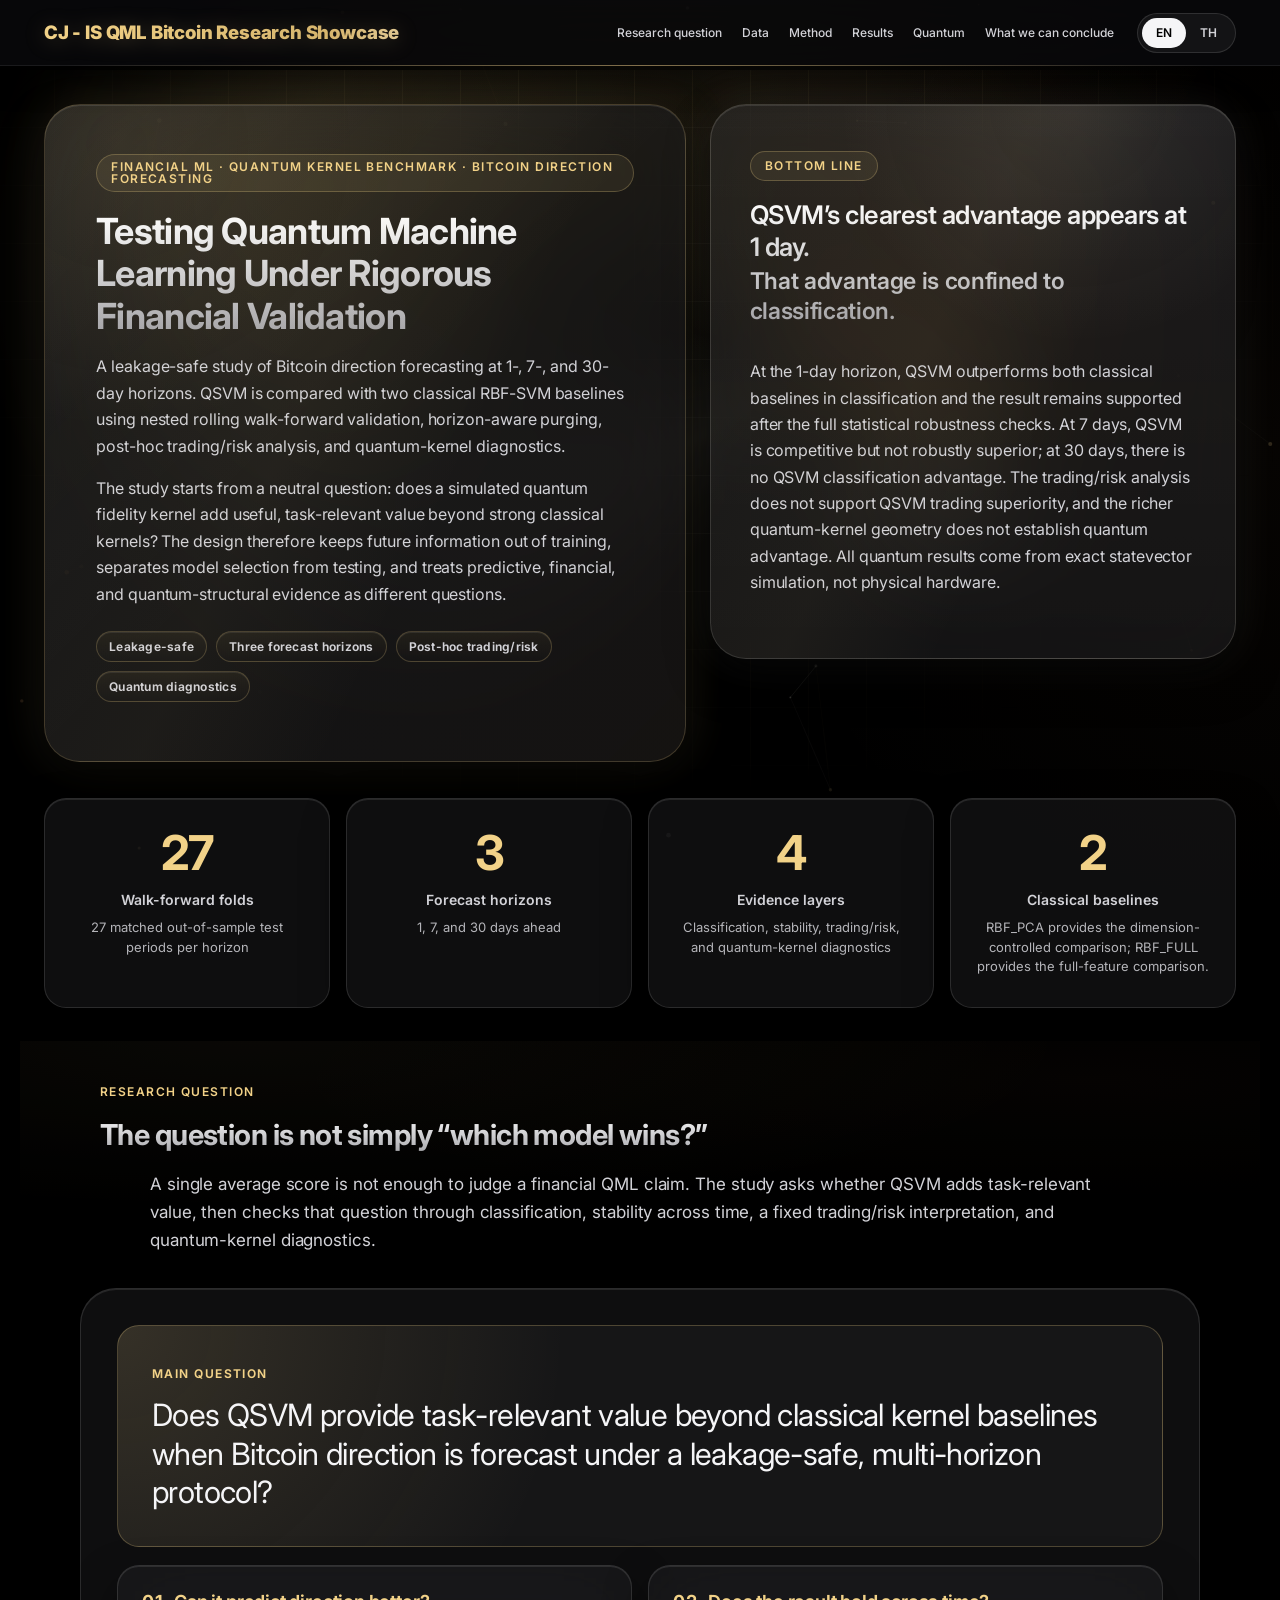
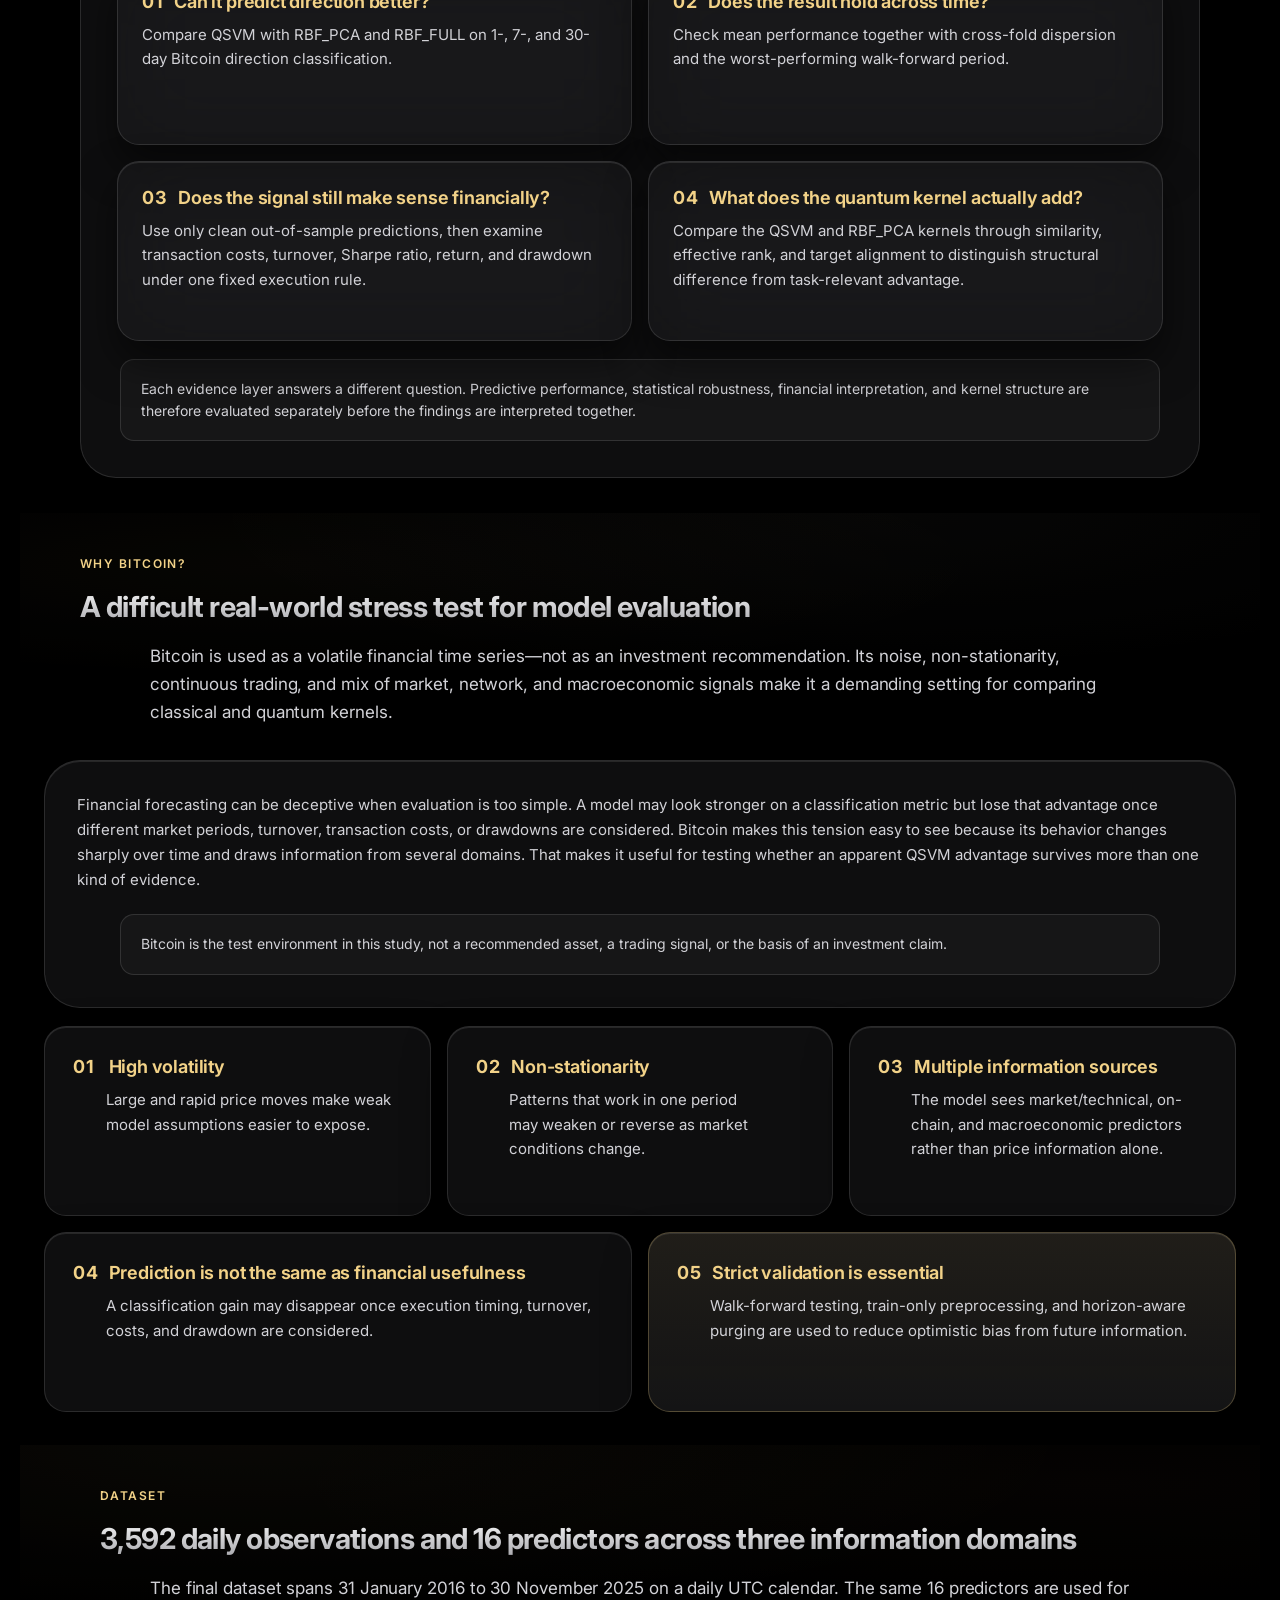
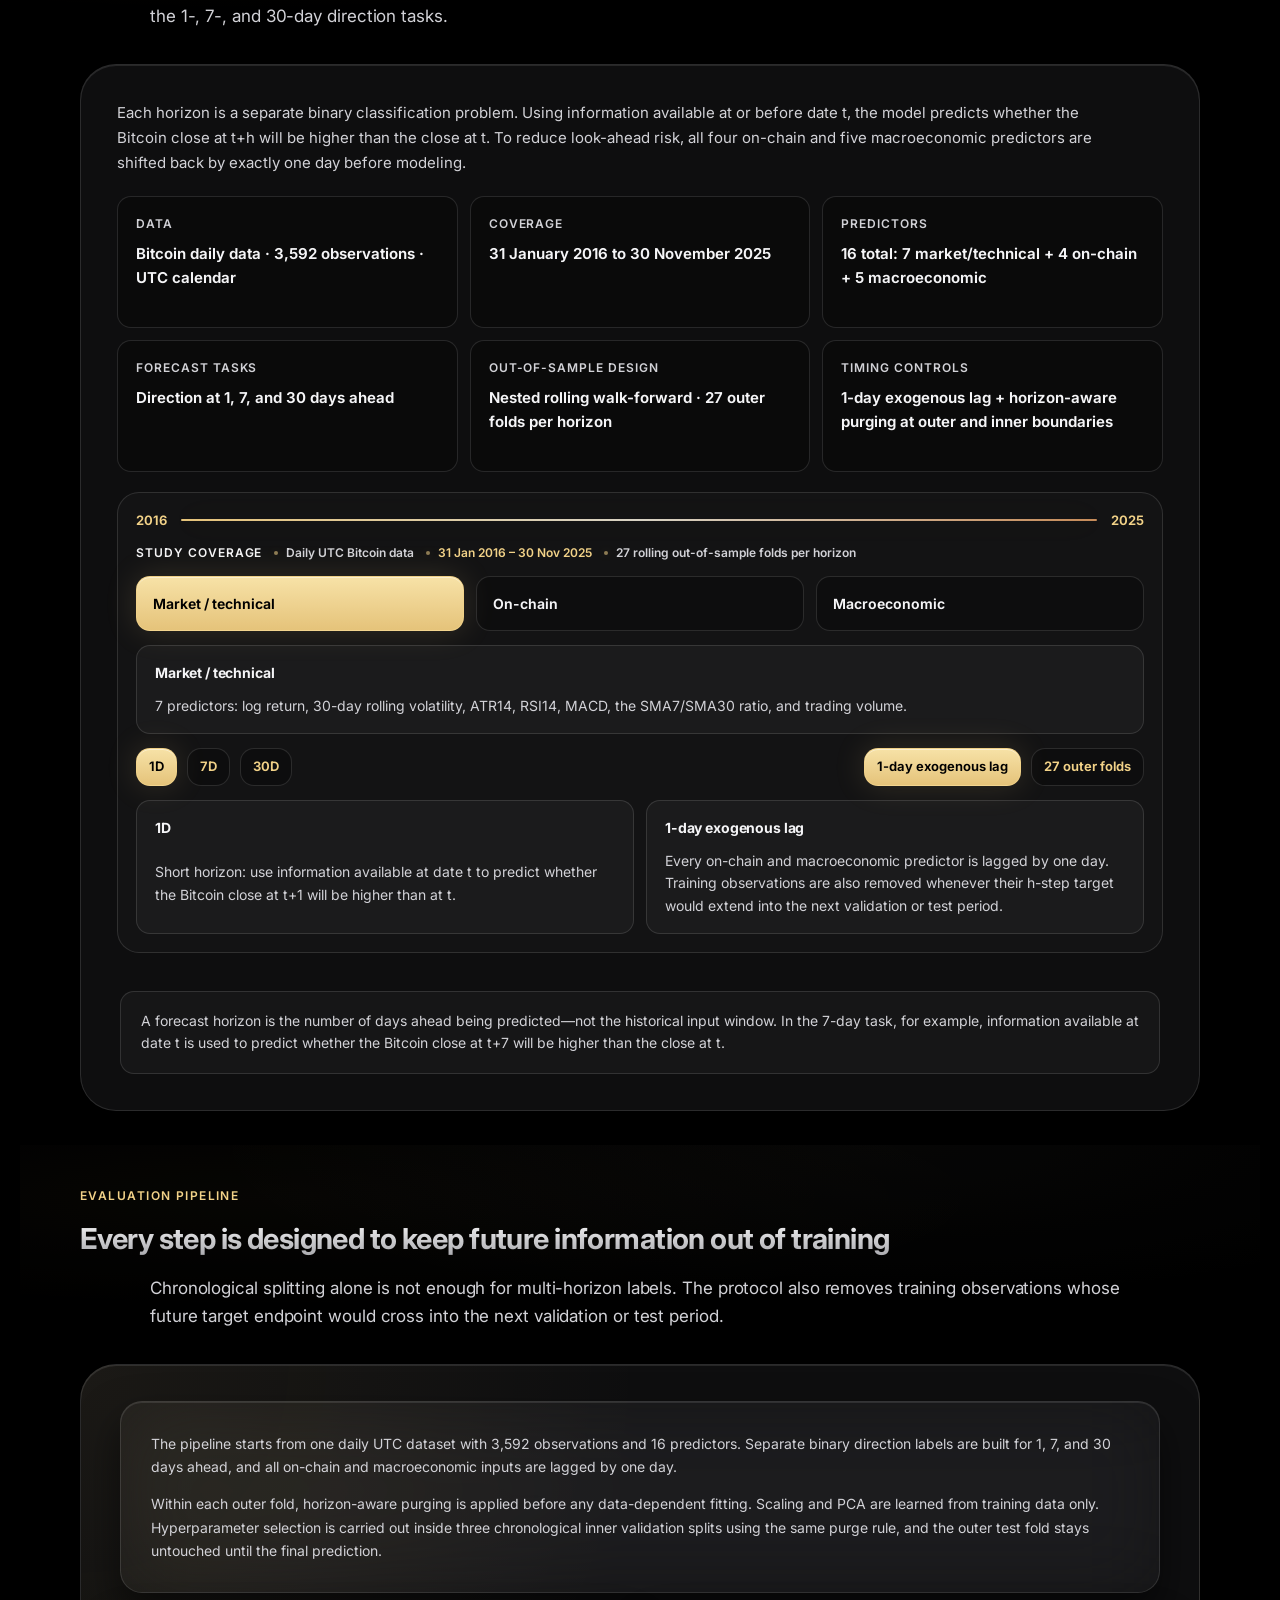
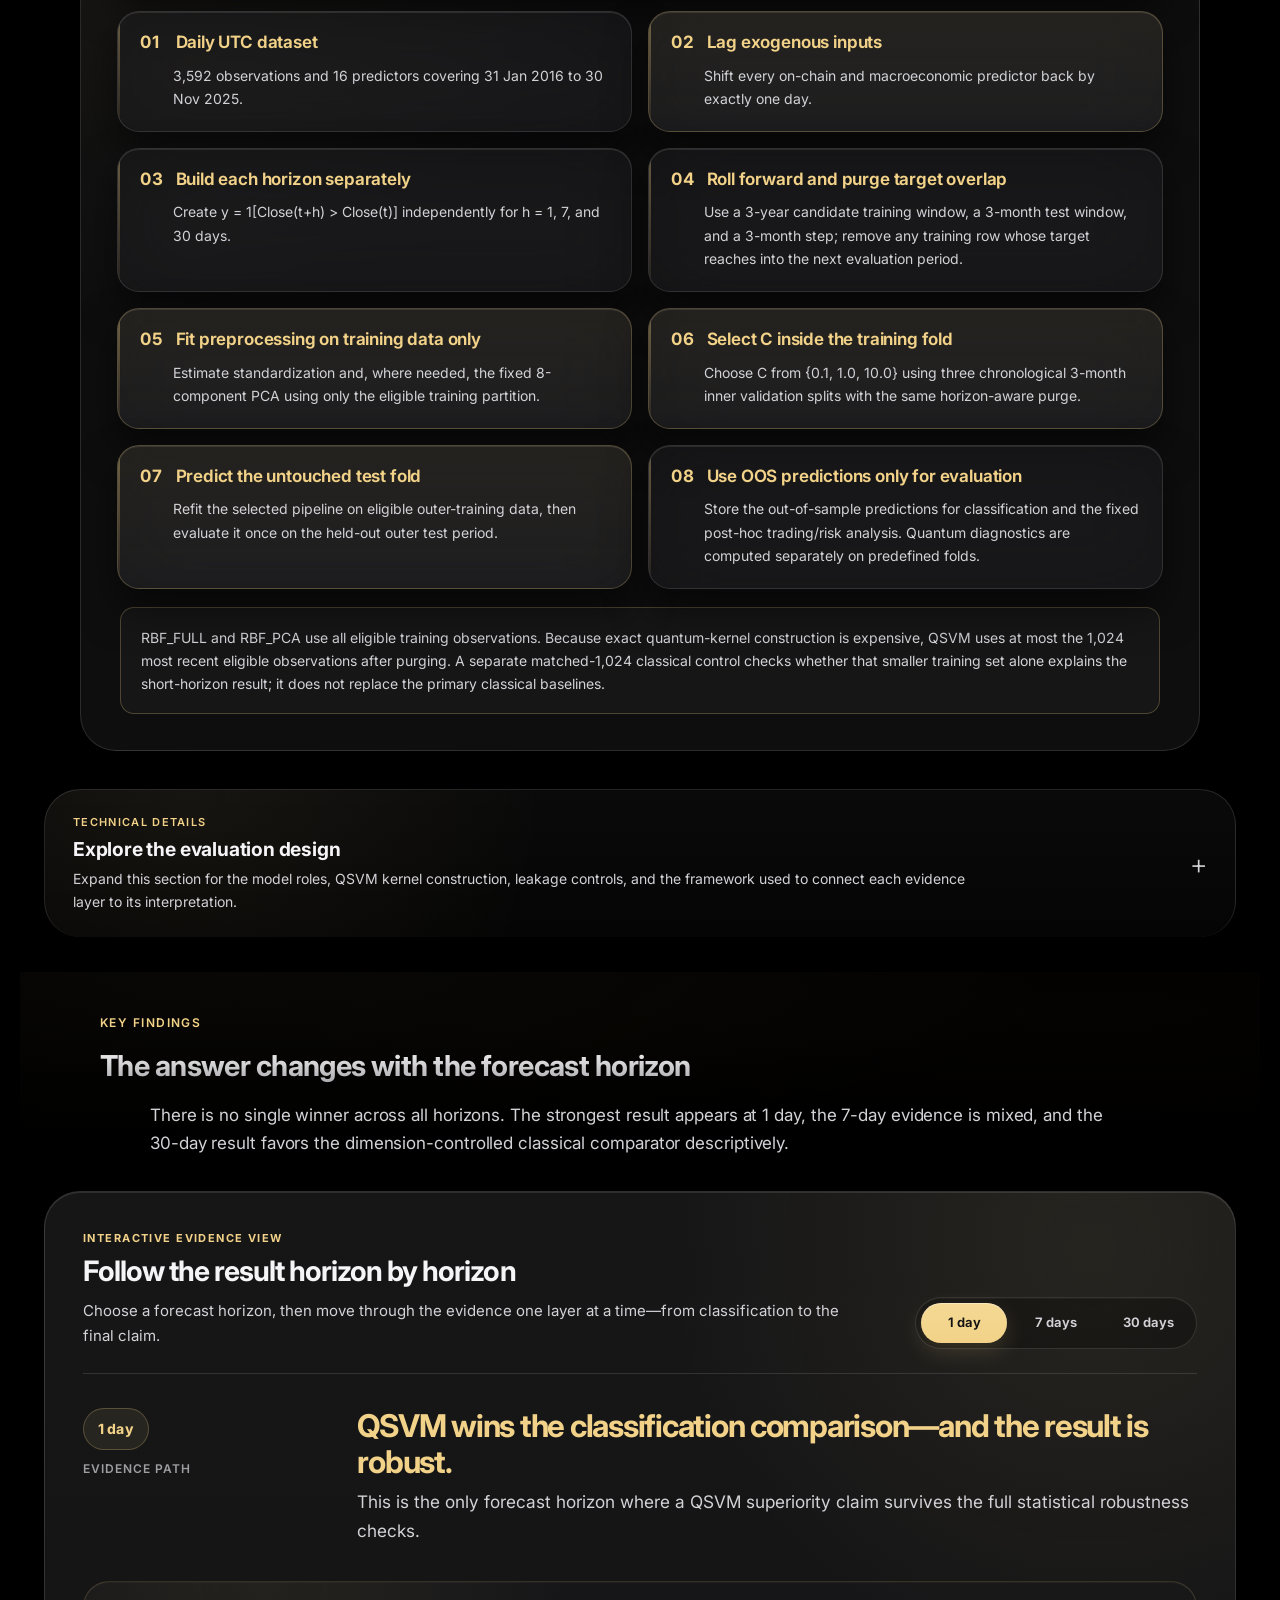
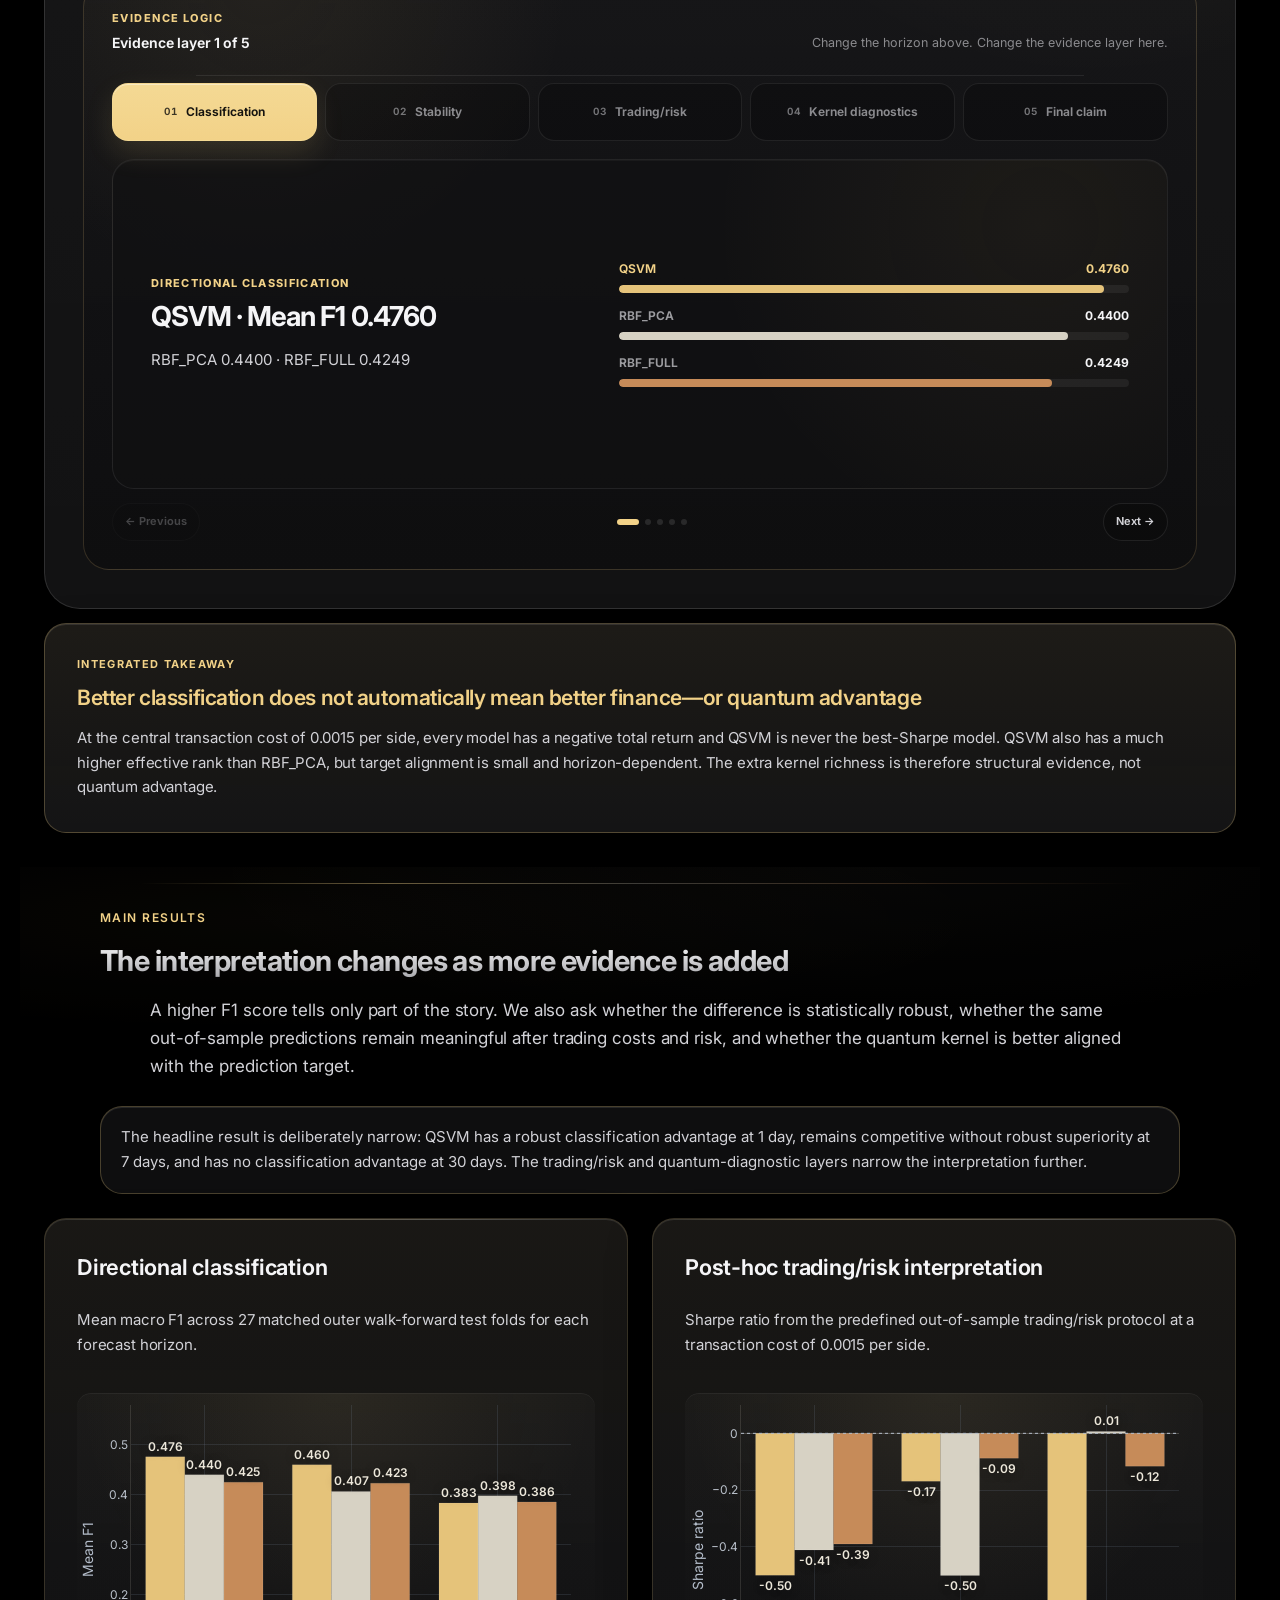
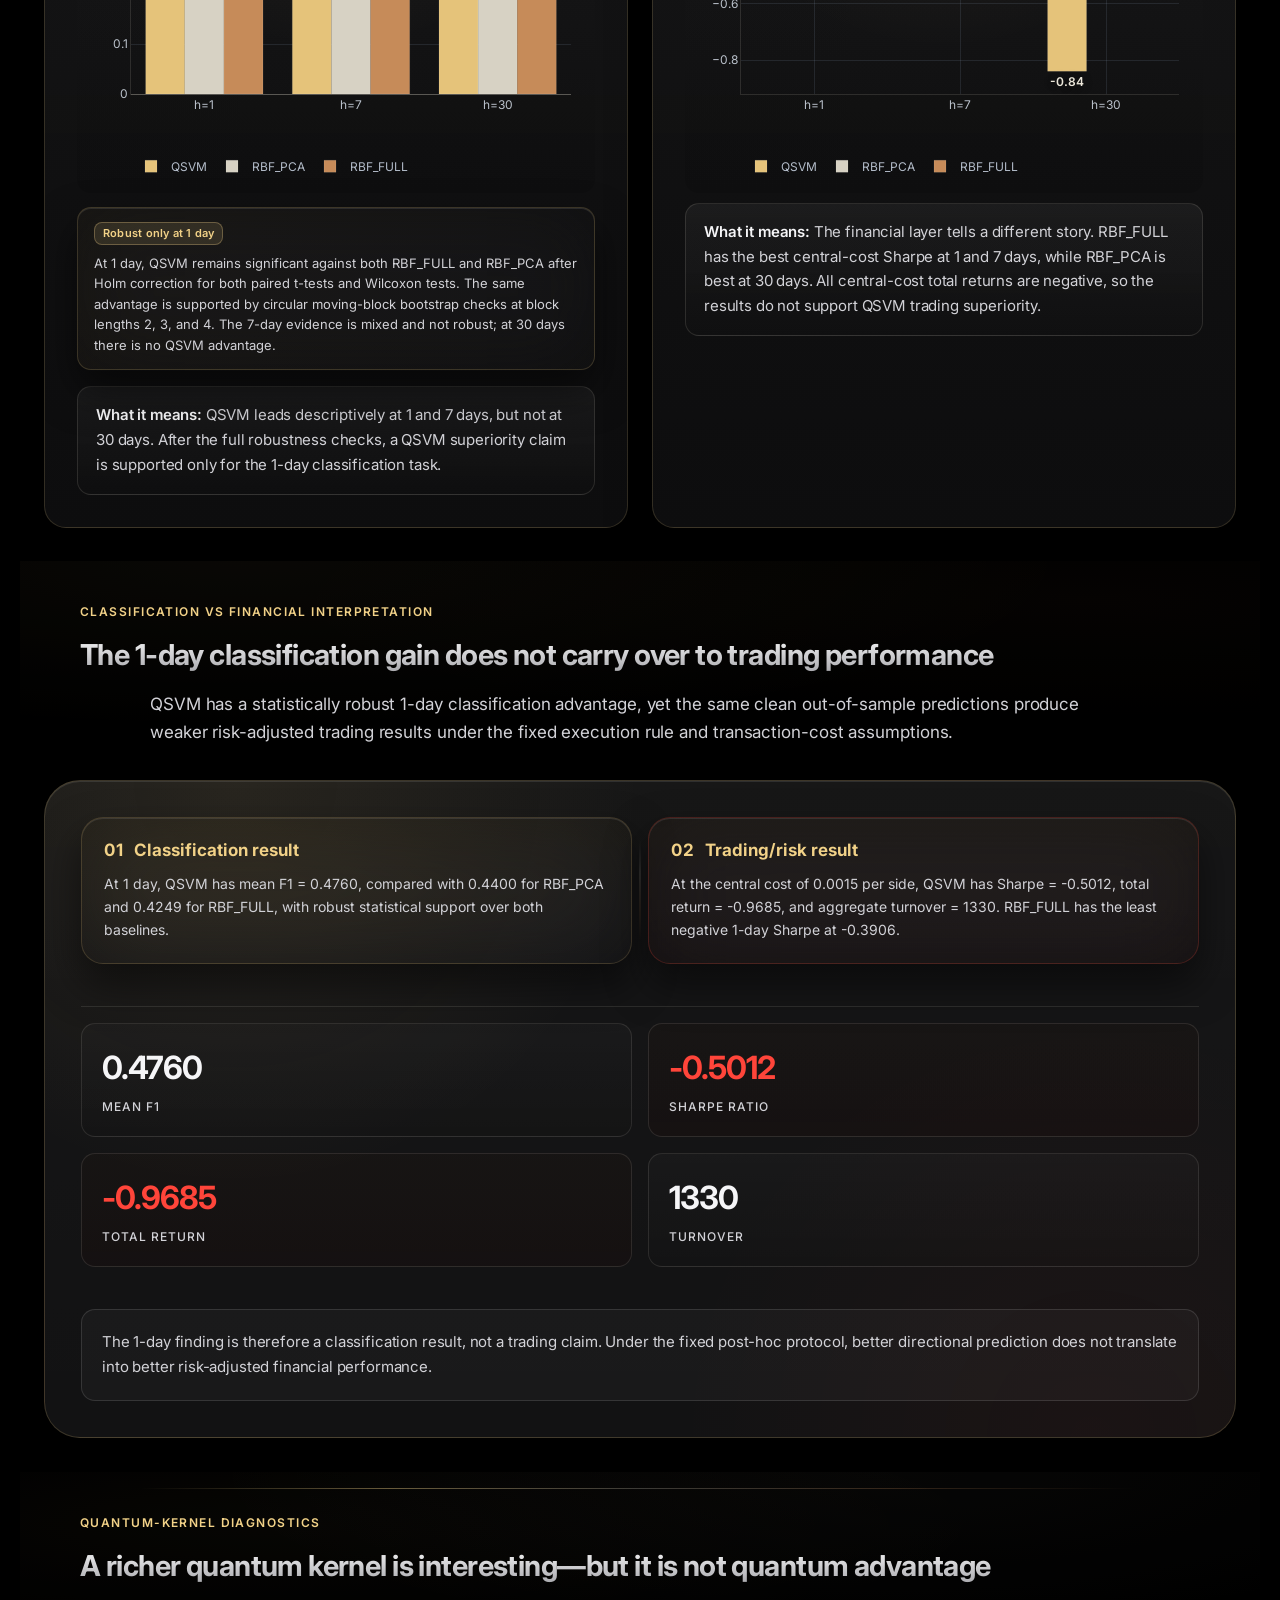
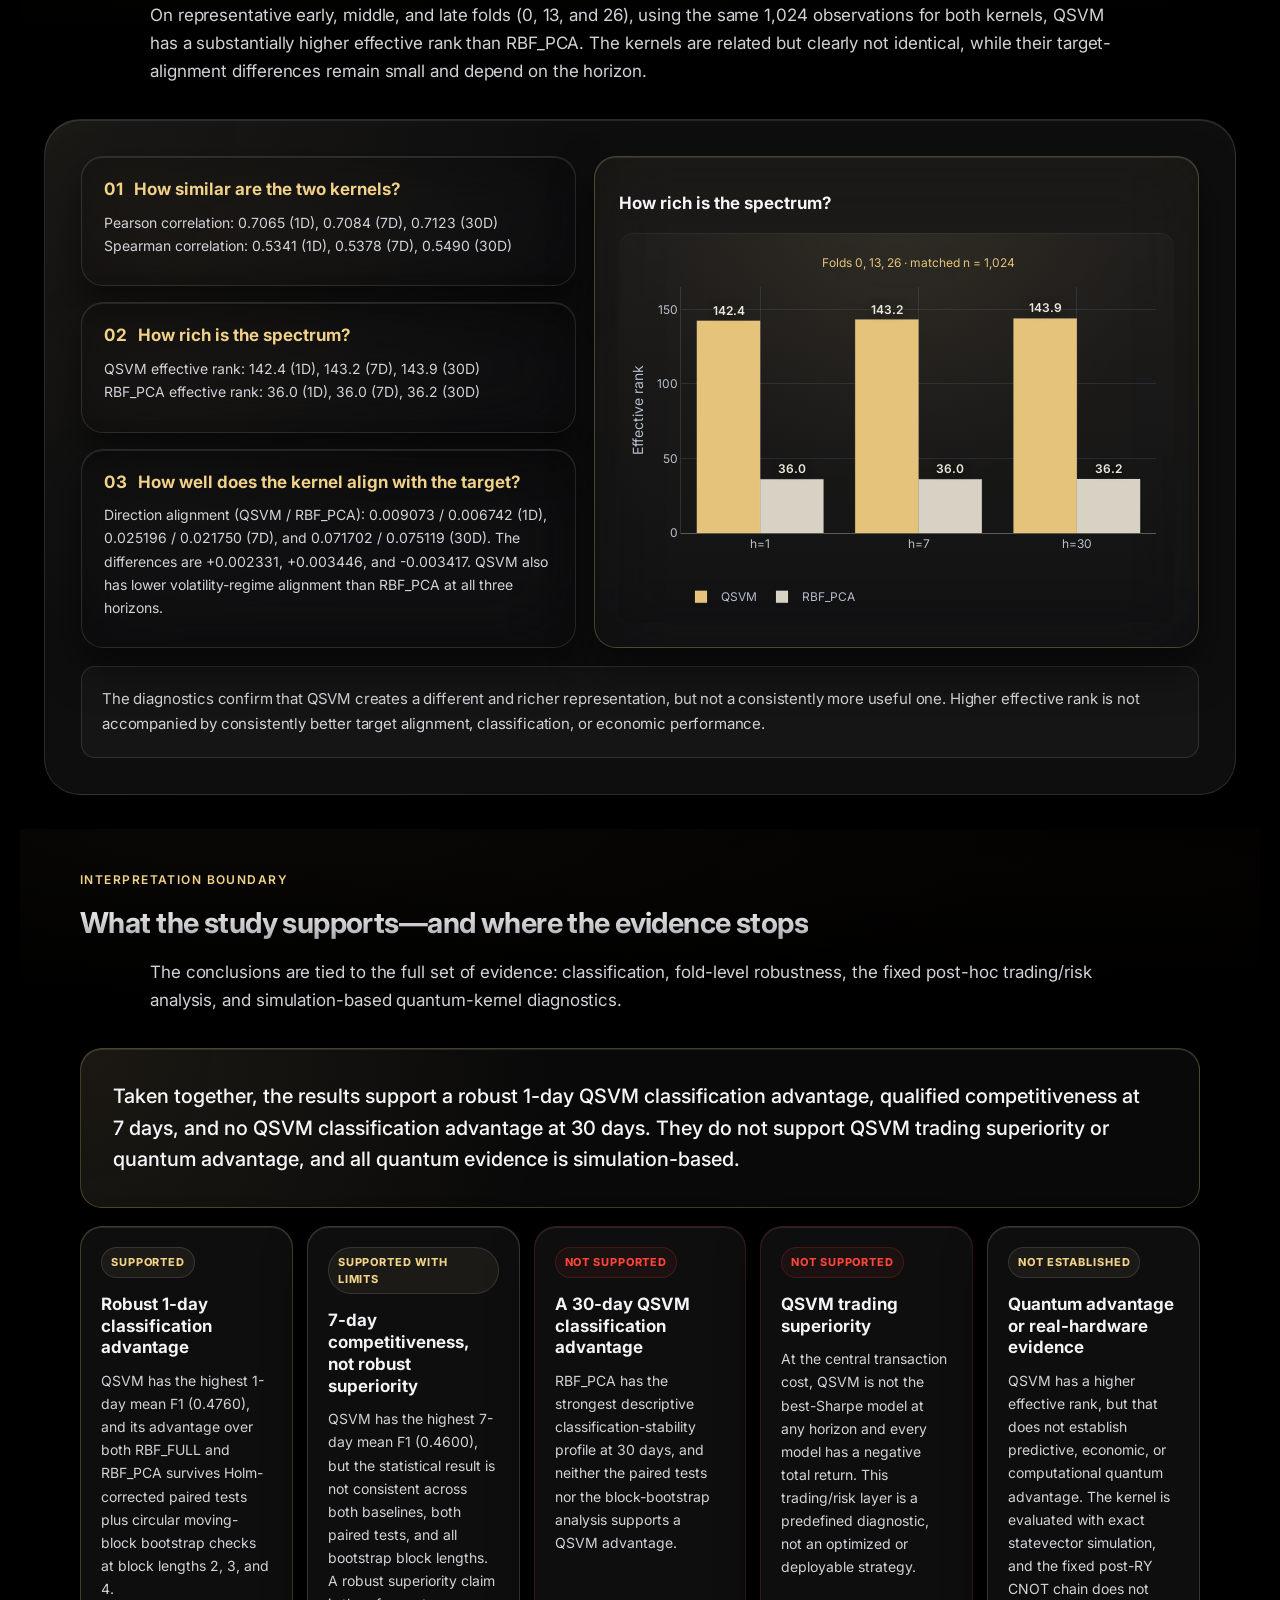
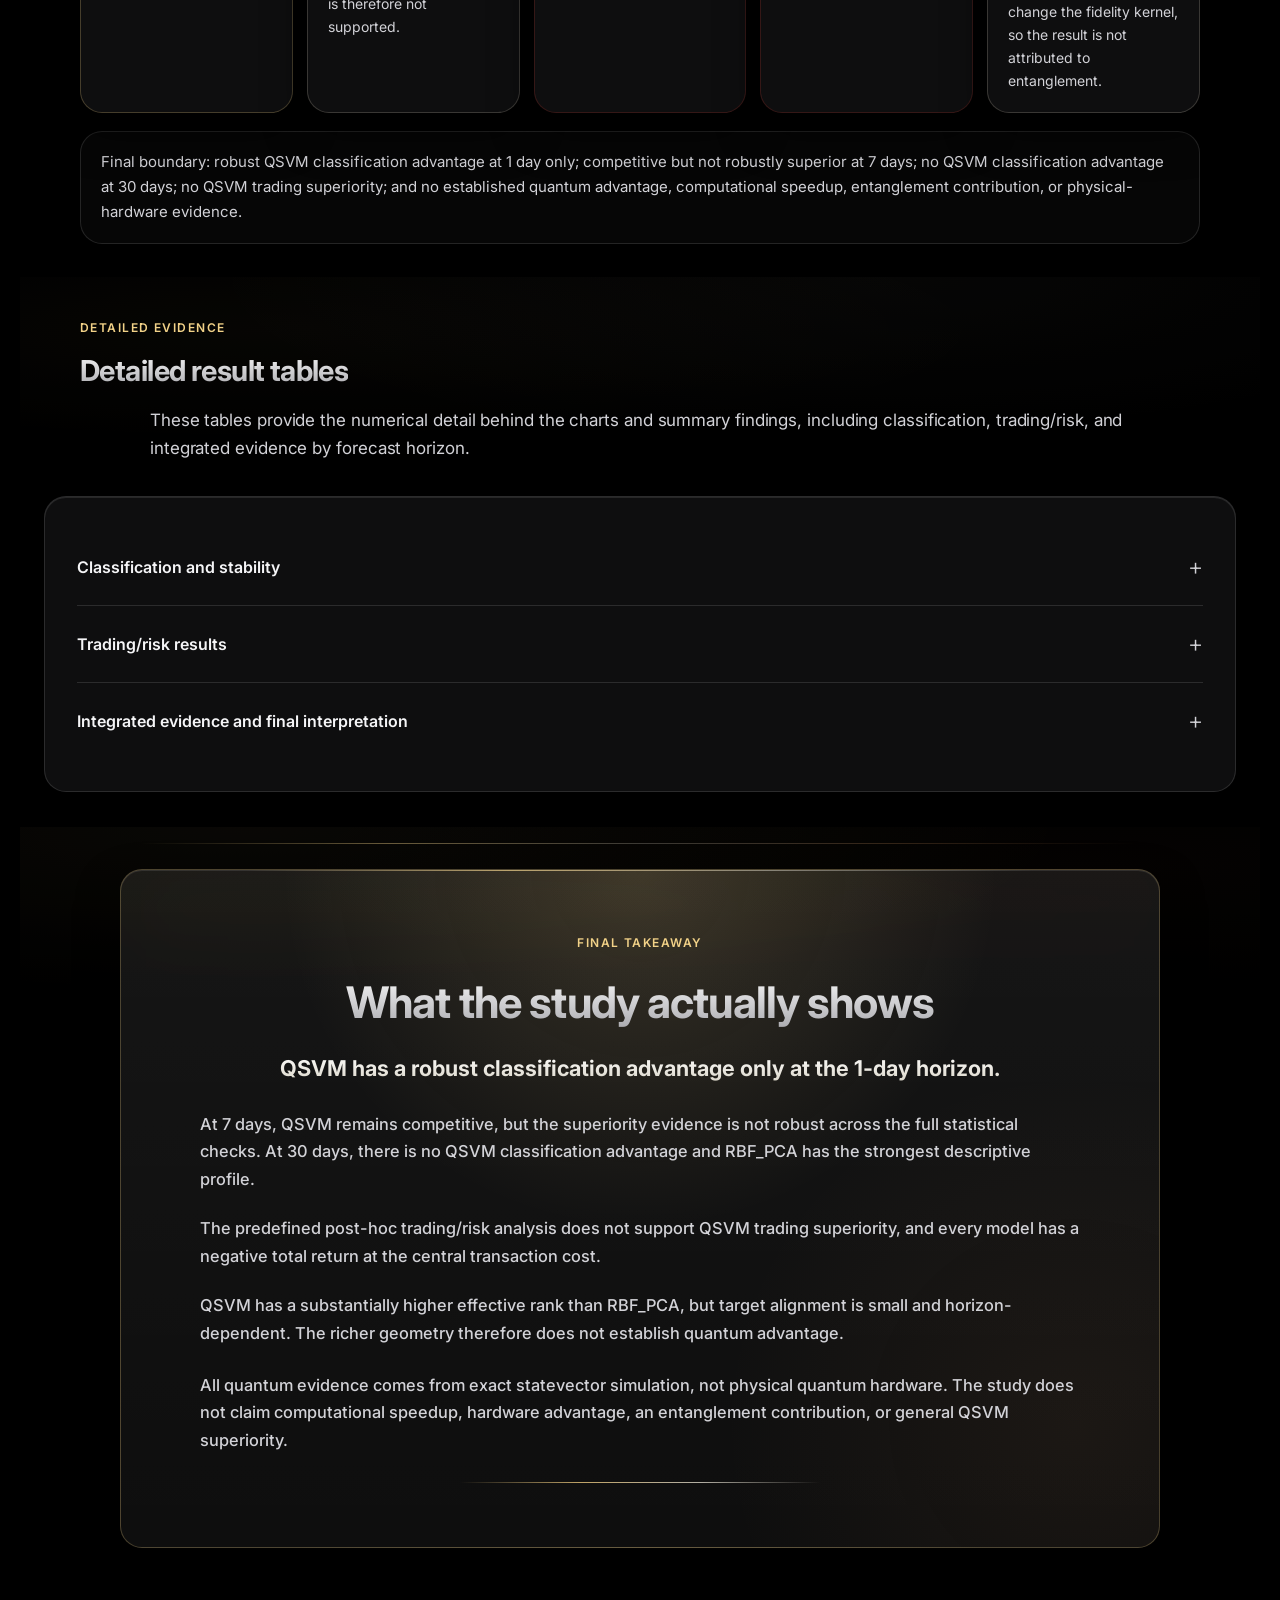
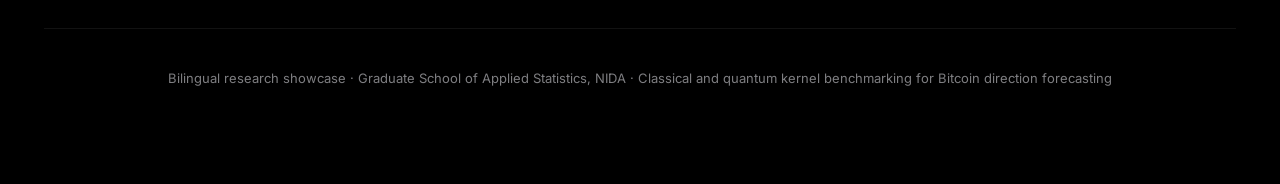
==== commit 8e994c5e: "Update index.html" ====
--- a/index.html
+++ b/index.html
@@ -1,10 +1,21 @@
-﻿<!DOCTYPE html>
+<!DOCTYPE html>
 <html lang="en">
 <head>
   <meta charset="utf-8">
   <meta name="viewport" content="width=device-width, initial-scale=1">
   <title>CJ - IS QML Bitcoin Research Showcase</title>
-  <script src="https://cdn.plot.ly/plotly-2.35.2.min.js"></script>
+  <meta name="description" content="Leakage-safe multi-horizon benchmark of QSVM and classical RBF-SVM models for Bitcoin direction forecasting, with statistical robustness, post-hoc trading/risk analysis, and quantum-kernel diagnostics.">
+  <meta name="author" content="Chonnakarn Jirapatpongthada">
+  <meta name="theme-color" content="#05070A">
+  <link rel="canonical" href="https://chonnakarn-jir.github.io/is-qml-showcase/">
+  <meta property="og:type" content="website">
+  <meta property="og:title" content="CJ - IS QML Bitcoin Research Showcase">
+  <meta property="og:description" content="Leakage-safe multi-horizon evaluation of QSVM against classical RBF-SVM baselines for Bitcoin direction forecasting.">
+  <meta property="og:url" content="https://chonnakarn-jir.github.io/is-qml-showcase/">
+  <meta name="twitter:card" content="summary">
+  <meta name="twitter:title" content="CJ - IS QML Bitcoin Research Showcase">
+  <meta name="twitter:description" content="Leakage-safe multi-horizon evaluation of QSVM and classical kernel baselines for Bitcoin direction forecasting.">
+  <script src="https://cdn.plot.ly/plotly-2.35.2.min.js" defer></script>
   <link rel="preconnect" href="https://fonts.googleapis.com">
   <link rel="preconnect" href="https://fonts.gstatic.com" crossorigin>
   <link href="https://fonts.googleapis.com/css2?family=Inter:wght@400;500;600;700;800;900&family=Prompt:wght@300;400;500;600;700&display=swap" rel="stylesheet">
@@ -20,14 +31,14 @@
       <div class="nav-links">
         <a href="#research-question" data-i18n="nav_research"></a>
         <a href="#dataset" data-i18n="nav_dataset"></a>
-        <a href="#summary" data-i18n="nav_summary"></a>
-        <a href="#dashboard" data-i18n="nav_dashboard"></a>
+        <a href="#experiment-pipeline" data-i18n="nav_method"></a>
+        <a href="#summary" data-i18n="nav_dashboard"></a>
+        <a href="#quantum-diagnostics" data-i18n="nav_quantum"></a>
         <a href="#claims" data-i18n="nav_claims"></a>
-        <a href="#appendix" data-i18n="nav_appendix"></a>
       </div>
       <div class="lang-toggle" aria-label="Language toggle">
-        <button id="btn-en" class="active" data-lang="en">EN</button>
-        <button id="btn-th" data-lang="th">TH</button>
+        <button id="btn-en" class="active" data-lang="en" type="button" aria-pressed="true">EN</button>
+        <button id="btn-th" data-lang="th" type="button" aria-pressed="false">TH</button>
       </div>
     </div>
   </nav>
@@ -97,23 +108,31 @@
 
       <div class="evidence-question-grid">
         <article class="story-card">
-          <span class="card-index">01</span>
-          <h3 data-i18n="rq_card1_title"></h3>
+          <div class="numbered-card-heading">
+            <span class="card-index">01</span>
+            <h3 data-i18n="rq_card1_title"></h3>
+          </div>
           <p data-i18n="rq_card1_text"></p>
         </article>
         <article class="story-card">
-          <span class="card-index">02</span>
-          <h3 data-i18n="rq_card2_title"></h3>
+          <div class="numbered-card-heading">
+            <span class="card-index">02</span>
+            <h3 data-i18n="rq_card2_title"></h3>
+          </div>
           <p data-i18n="rq_card2_text"></p>
         </article>
         <article class="story-card">
-          <span class="card-index">03</span>
-          <h3 data-i18n="rq_card3_title"></h3>
+          <div class="numbered-card-heading">
+            <span class="card-index">03</span>
+            <h3 data-i18n="rq_card3_title"></h3>
+          </div>
           <p data-i18n="rq_card3_text"></p>
         </article>
         <article class="story-card">
-          <span class="card-index">04</span>
-          <h3 data-i18n="rq_card4_title"></h3>
+          <div class="numbered-card-heading">
+            <span class="card-index">04</span>
+            <h3 data-i18n="rq_card4_title"></h3>
+          </div>
           <p data-i18n="rq_card4_text"></p>
         </article>
       </div>
@@ -135,39 +154,43 @@
       <div class="narrative-panel">
         <p data-i18n="btc_narrative"></p>
         <div class="story-note story-note-compact" data-i18n="btc_boundary_note"></div>
-        <div class="evidence-flow" aria-label="Evidence layer sequence">
-          <span data-i18n="flow_classification"></span>
-          <span data-i18n="flow_stability"></span>
-          <span data-i18n="flow_trading"></span>
-          <span data-i18n="flow_diagnostics"></span>
-          <span data-i18n="flow_boundary"></span>
-        </div>
+
       </div>
 
       <div class="stress-card-grid">
         <article class="story-card compact">
-          <span class="card-index">01</span>
-          <h3 data-i18n="btc_card1_title"></h3>
+          <div class="numbered-card-heading">
+            <span class="card-index">01</span>
+            <h3 data-i18n="btc_card1_title"></h3>
+          </div>
           <p data-i18n="btc_card1_text"></p>
         </article>
         <article class="story-card compact">
-          <span class="card-index">02</span>
-          <h3 data-i18n="btc_card2_title"></h3>
+          <div class="numbered-card-heading">
+            <span class="card-index">02</span>
+            <h3 data-i18n="btc_card2_title"></h3>
+          </div>
           <p data-i18n="btc_card2_text"></p>
         </article>
         <article class="story-card compact">
-          <span class="card-index">03</span>
-          <h3 data-i18n="btc_card3_title"></h3>
+          <div class="numbered-card-heading">
+            <span class="card-index">03</span>
+            <h3 data-i18n="btc_card3_title"></h3>
+          </div>
           <p data-i18n="btc_card3_text"></p>
         </article>
         <article class="story-card compact">
-          <span class="card-index">04</span>
-          <h3 data-i18n="btc_card4_title"></h3>
+          <div class="numbered-card-heading">
+            <span class="card-index">04</span>
+            <h3 data-i18n="btc_card4_title"></h3>
+          </div>
           <p data-i18n="btc_card4_text"></p>
         </article>
         <article class="story-card compact accent-card">
-          <span class="card-index">05</span>
-          <h3 data-i18n="btc_card5_title"></h3>
+          <div class="numbered-card-heading">
+            <span class="card-index">05</span>
+            <h3 data-i18n="btc_card5_title"></h3>
+          </div>
           <p data-i18n="btc_card5_text"></p>
         </article>
       </div>
@@ -288,43 +311,59 @@
 
       <div class="pipeline-grid" aria-label="Experiment pipeline stages">
         <article class="pipeline-step">
-          <span class="step-index">01</span>
-          <h3 data-i18n="pipeline_step1_title"></h3>
+          <div class="numbered-card-heading">
+            <span class="step-index">01</span>
+            <h3 data-i18n="pipeline_step1_title"></h3>
+          </div>
           <p data-i18n="pipeline_step1_text"></p>
         </article>
         <article class="pipeline-step critical">
-          <span class="step-index">02</span>
-          <h3 data-i18n="pipeline_step2_title"></h3>
+          <div class="numbered-card-heading">
+            <span class="step-index">02</span>
+            <h3 data-i18n="pipeline_step2_title"></h3>
+          </div>
           <p data-i18n="pipeline_step2_text"></p>
         </article>
         <article class="pipeline-step">
-          <span class="step-index">03</span>
-          <h3 data-i18n="pipeline_step3_title"></h3>
+          <div class="numbered-card-heading">
+            <span class="step-index">03</span>
+            <h3 data-i18n="pipeline_step3_title"></h3>
+          </div>
           <p data-i18n="pipeline_step3_text"></p>
         </article>
         <article class="pipeline-step">
-          <span class="step-index">04</span>
-          <h3 data-i18n="pipeline_step4_title"></h3>
+          <div class="numbered-card-heading">
+            <span class="step-index">04</span>
+            <h3 data-i18n="pipeline_step4_title"></h3>
+          </div>
           <p data-i18n="pipeline_step4_text"></p>
         </article>
         <article class="pipeline-step critical">
-          <span class="step-index">05</span>
-          <h3 data-i18n="pipeline_step5_title"></h3>
+          <div class="numbered-card-heading">
+            <span class="step-index">05</span>
+            <h3 data-i18n="pipeline_step5_title"></h3>
+          </div>
           <p data-i18n="pipeline_step5_text"></p>
         </article>
         <article class="pipeline-step critical">
-          <span class="step-index">06</span>
-          <h3 data-i18n="pipeline_step6_title"></h3>
+          <div class="numbered-card-heading">
+            <span class="step-index">06</span>
+            <h3 data-i18n="pipeline_step6_title"></h3>
+          </div>
           <p data-i18n="pipeline_step6_text"></p>
         </article>
         <article class="pipeline-step output-step">
-          <span class="step-index">07</span>
-          <h3 data-i18n="pipeline_step7_title"></h3>
+          <div class="numbered-card-heading">
+            <span class="step-index">07</span>
+            <h3 data-i18n="pipeline_step7_title"></h3>
+          </div>
           <p data-i18n="pipeline_step7_text"></p>
         </article>
         <article class="pipeline-step">
-          <span class="step-index">08</span>
-          <h3 data-i18n="pipeline_step8_title"></h3>
+          <div class="numbered-card-heading">
+            <span class="step-index">08</span>
+            <h3 data-i18n="pipeline_step8_title"></h3>
+          </div>
           <p data-i18n="pipeline_step8_text"></p>
         </article>
       </div>
@@ -333,6 +372,16 @@
     </div>
   </section>
 
+  <div class="technical-gateway reveal">
+    <details class="technical-deep-dive" id="technical-deep-dive">
+      <summary>
+        <span class="technical-summary-copy">
+          <span class="technical-summary-kicker" data-i18n="deep_dive_kicker"></span>
+          <strong data-i18n="deep_dive_title"></strong>
+          <span class="technical-summary-desc" data-i18n="deep_dive_intro"></span>
+        </span>
+      </summary>
+      <div class="technical-deep-dive-content">
   <section class="section story-section method-section reveal" id="model-roles">
     <div class="section-head">
       <div>
@@ -432,28 +481,38 @@
 
       <div class="qsvm-explain-grid">
         <article class="qsvm-explain-card qsvm-primary-card">
-          <span class="qsvm-card-label">01</span>
-          <h3 data-i18n="qsvm_card1_title"></h3>
+          <div class="numbered-card-heading">
+            <span class="card-index">01</span>
+            <h3 data-i18n="qsvm_card1_title"></h3>
+          </div>
           <p data-i18n="qsvm_card1_text"></p>
         </article>
         <article class="qsvm-explain-card qsvm-simulation-card">
-          <span class="qsvm-card-label">02</span>
-          <h3 data-i18n="qsvm_card2_title"></h3>
+          <div class="numbered-card-heading">
+            <span class="card-index">02</span>
+            <h3 data-i18n="qsvm_card2_title"></h3>
+          </div>
           <p data-i18n="qsvm_card2_text"></p>
         </article>
         <article class="qsvm-explain-card">
-          <span class="qsvm-card-label">03</span>
-          <h3 data-i18n="qsvm_card3_title"></h3>
+          <div class="numbered-card-heading">
+            <span class="card-index">03</span>
+            <h3 data-i18n="qsvm_card3_title"></h3>
+          </div>
           <p data-i18n="qsvm_card3_text"></p>
         </article>
         <article class="qsvm-explain-card">
-          <span class="qsvm-card-label">04</span>
-          <h3 data-i18n="qsvm_card4_title"></h3>
+          <div class="numbered-card-heading">
+            <span class="card-index">04</span>
+            <h3 data-i18n="qsvm_card4_title"></h3>
+          </div>
           <p data-i18n="qsvm_card4_text"></p>
         </article>
         <article class="qsvm-explain-card qsvm-wide-card">
-          <span class="qsvm-card-label">05</span>
-          <h3 data-i18n="qsvm_card5_title"></h3>
+          <div class="numbered-card-heading">
+            <span class="card-index">05</span>
+            <h3 data-i18n="qsvm_card5_title"></h3>
+          </div>
           <p data-i18n="qsvm_card5_text"></p>
         </article>
       </div>
@@ -478,48 +537,66 @@
 
       <div class="control-matrix">
         <article class="control-card">
-          <span class="control-index">01</span>
-          <h3 data-i18n="leak_control1_title"></h3>
+          <div class="numbered-card-heading">
+            <span class="control-index">01</span>
+            <h3 data-i18n="leak_control1_title"></h3>
+          </div>
           <p data-i18n="leak_control1_text"></p>
         </article>
         <article class="control-card critical">
-          <span class="control-index">02</span>
-          <h3 data-i18n="leak_control2_title"></h3>
+          <div class="numbered-card-heading">
+            <span class="control-index">02</span>
+            <h3 data-i18n="leak_control2_title"></h3>
+          </div>
           <p data-i18n="leak_control2_text"></p>
         </article>
         <article class="control-card critical">
-          <span class="control-index">03</span>
-          <h3 data-i18n="leak_control3_title"></h3>
+          <div class="numbered-card-heading">
+            <span class="control-index">03</span>
+            <h3 data-i18n="leak_control3_title"></h3>
+          </div>
           <p data-i18n="leak_control3_text"></p>
         </article>
         <article class="control-card critical">
-          <span class="control-index">04</span>
-          <h3 data-i18n="leak_control4_title"></h3>
+          <div class="numbered-card-heading">
+            <span class="control-index">04</span>
+            <h3 data-i18n="leak_control4_title"></h3>
+          </div>
           <p data-i18n="leak_control4_text"></p>
         </article>
         <article class="control-card critical">
-          <span class="control-index">05</span>
-          <h3 data-i18n="leak_control5_title"></h3>
+          <div class="numbered-card-heading">
+            <span class="control-index">05</span>
+            <h3 data-i18n="leak_control5_title"></h3>
+          </div>
           <p data-i18n="leak_control5_text"></p>
         </article>
         <article class="control-card output-step">
-          <span class="control-index">06</span>
-          <h3 data-i18n="leak_control6_title"></h3>
+          <div class="numbered-card-heading">
+            <span class="control-index">06</span>
+            <h3 data-i18n="leak_control6_title"></h3>
+          </div>
           <p data-i18n="leak_control6_text"></p>
         </article>
         <article class="control-card">
-          <span class="control-index">07</span>
-          <h3 data-i18n="leak_control7_title"></h3>
+          <div class="numbered-card-heading">
+            <span class="control-index">07</span>
+            <h3 data-i18n="leak_control7_title"></h3>
+          </div>
           <p data-i18n="leak_control7_text"></p>
         </article>
         <article class="control-card">
-          <span class="control-index">08</span>
-          <h3 data-i18n="leak_control8_title"></h3>
+          <div class="numbered-card-heading">
+            <span class="control-index">08</span>
+            <h3 data-i18n="leak_control8_title"></h3>
+          </div>
           <p data-i18n="leak_control8_text"></p>
         </article>
         <article class="control-card">
-          <span class="control-index">09</span>
-          <h3 data-i18n="leak_control9_title"></h3>
+          <div class="numbered-card-heading">
+            <span class="control-index">09</span>
+            <h3 data-i18n="leak_control9_title"></h3>
+          </div>
           <p data-i18n="leak_control9_text"></p>
         </article>
       </div>
@@ -604,6 +681,10 @@
     </div>
   </section>
 
+      </div>
+    </details>
+  </div>
+
   <section class="section reveal" id="summary">
     <div class="section-head">
       <div>
@@ -613,23 +694,86 @@
       <p class="section-desc" data-i18n="summary_desc"></p>
     </div>
 
-    <div class="summary-grid">
-      <div class="summary-card">
-        <h3 data-i18n="sum1_title"></h3>
-        <p data-i18n="sum1_text"></p>
-      </div>
-      <div class="summary-card">
-        <h3 data-i18n="sum2_title"></h3>
-        <p data-i18n="sum2_text"></p>
-      </div>
-      <div class="summary-card">
-        <h3 data-i18n="sum3_title"></h3>
-        <p data-i18n="sum3_text"></p>
-      </div>
-      <div class="summary-card">
-        <h3 data-i18n="sum4_title"></h3>
-        <p data-i18n="sum4_text"></p>
-      </div>
+    <div class="horizon-explorer" data-horizon-explorer>
+      <div class="horizon-explorer-header">
+        <div class="horizon-explorer-copy">
+          <div class="horizon-explorer-kicker" data-i18n="hx_kicker"></div>
+          <h3 data-i18n="hx_title"></h3>
+          <p data-i18n="hx_intro"></p>
+        </div>
+        <div class="horizon-tabs" role="tablist" aria-label="Forecast horizon explorer">
+          <button id="hx-tab-1" class="horizon-tab is-active" type="button" role="tab" aria-selected="true" aria-controls="horizon-explorer-panel" tabindex="0" data-hx-horizon="1">
+            <span data-i18n="hx_tab_1"></span>
+          </button>
+          <button id="hx-tab-7" class="horizon-tab" type="button" role="tab" aria-selected="false" aria-controls="horizon-explorer-panel" tabindex="-1" data-hx-horizon="7">
+            <span data-i18n="hx_tab_7"></span>
+          </button>
+          <button id="hx-tab-30" class="horizon-tab" type="button" role="tab" aria-selected="false" aria-controls="horizon-explorer-panel" tabindex="-1" data-hx-horizon="30">
+            <span data-i18n="hx_tab_30"></span>
+          </button>
+        </div>
+      </div>
+
+      <div id="horizon-explorer-panel" class="horizon-explorer-stage" role="tabpanel" aria-labelledby="hx-tab-1" aria-live="polite" aria-atomic="true">
+        <div class="horizon-explorer-lead">
+          <div class="horizon-context-line">
+            <span class="horizon-context-pill" data-hx-horizon-label>1 day</span>
+            <span class="horizon-context-role" data-i18n="hx_context_role"></span>
+          </div>
+          <h3 class="horizon-claim" data-hx-claim></h3>
+          <p class="horizon-claim-detail" data-hx-summary></p>
+        </div>
+
+        <div class="evidence-stepper" data-evidence-stepper>
+          <div class="evidence-stepper-topline">
+            <div>
+              <div class="evidence-stepper-kicker" data-stepper-kicker></div>
+              <div class="evidence-stepper-progress-text" data-stepper-progress-text></div>
+            </div>
+            <div class="evidence-stepper-shortcut" data-stepper-shortcut></div>
+          </div>
+
+          <div class="evidence-stepper-rail" role="tablist" aria-label="Evidence logic">
+            <div class="evidence-stepper-track" aria-hidden="true"><span data-stepper-track-fill></span></div>
+            <button id="evidence-tab-classification" class="evidence-step is-active" type="button" role="tab" aria-selected="true" aria-controls="evidence-stepper-panel" tabindex="0" data-evidence-step="classification">
+              <span class="evidence-step-number">01</span><span data-i18n="flow_classification"></span>
+            </button>
+            <button id="evidence-tab-stability" class="evidence-step" type="button" role="tab" aria-selected="false" aria-controls="evidence-stepper-panel" tabindex="-1" data-evidence-step="stability">
+              <span class="evidence-step-number">02</span><span data-i18n="flow_stability"></span>
+            </button>
+            <button id="evidence-tab-trading" class="evidence-step" type="button" role="tab" aria-selected="false" aria-controls="evidence-stepper-panel" tabindex="-1" data-evidence-step="trading">
+              <span class="evidence-step-number">03</span><span data-i18n="flow_trading"></span>
+            </button>
+            <button id="evidence-tab-diagnostics" class="evidence-step" type="button" role="tab" aria-selected="false" aria-controls="evidence-stepper-panel" tabindex="-1" data-evidence-step="diagnostics">
+              <span class="evidence-step-number">04</span><span data-i18n="flow_diagnostics"></span>
+            </button>
+            <button id="evidence-tab-claim" class="evidence-step" type="button" role="tab" aria-selected="false" aria-controls="evidence-stepper-panel" tabindex="-1" data-evidence-step="claim">
+              <span class="evidence-step-number">05</span><span data-i18n="flow_boundary"></span>
+            </button>
+          </div>
+
+          <div id="evidence-stepper-panel" class="evidence-stepper-stage" data-evidence-stepper-stage role="tabpanel" aria-labelledby="evidence-tab-classification" aria-live="polite" aria-atomic="true">
+            <div class="evidence-stepper-copy">
+              <div class="evidence-stepper-layer" data-step-layer></div>
+              <h4 data-step-title></h4>
+              <p data-step-note></p>
+            </div>
+            <div class="evidence-stepper-viz" data-step-viz></div>
+          </div>
+
+          <div class="evidence-stepper-controls">
+            <button type="button" class="evidence-stepper-nav-button" data-step-prev aria-label="Previous evidence layer">← <span data-step-prev-label></span></button>
+            <div class="evidence-stepper-dots" aria-hidden="true" data-step-dots></div>
+            <button type="button" class="evidence-stepper-nav-button" data-step-next aria-label="Next evidence layer"><span data-step-next-label></span> →</button>
+          </div>
+        </div>
+      </div>
+    </div>
+
+    <div class="summary-card summary-integrated-card horizon-integrated-card">
+      <div class="summary-integrated-label" data-i18n="summary_integrated_label"></div>
+      <h3 data-i18n="sum4_title"></h3>
+      <p data-i18n="sum4_text"></p>
     </div>
   </section>
 
@@ -674,32 +818,36 @@
     <div class="gap-frame">
       <div class="gap-contrast-grid">
         <article class="gap-contrast-card">
-          <span class="card-index">01</span>
-          <h3 data-i18n="gap_classification_label"></h3>
+          <div class="numbered-card-heading">
+            <span class="card-index">01</span>
+            <h3 data-i18n="gap_classification_label"></h3>
+          </div>
           <p data-i18n="gap_classification_text"></p>
         </article>
         <article class="gap-contrast-card risk-card">
-          <span class="card-index">02</span>
-          <h3 data-i18n="gap_trading_label"></h3>
+          <div class="numbered-card-heading">
+            <span class="card-index">02</span>
+            <h3 data-i18n="gap_trading_label"></h3>
+          </div>
           <p data-i18n="gap_trading_text"></p>
         </article>
       </div>
 
       <div class="metric-row gap-metrics">
         <div class="metric">
-          <div class="metric-value">0.4754</div>
+          <div class="metric-value">0.4760</div>
           <div class="metric-label" data-i18n="metric_f1"></div>
         </div>
         <div class="metric risk-metric">
-          <div class="metric-value">-0.6691</div>
+          <div class="metric-value">-0.5012</div>
           <div class="metric-label" data-i18n="metric_sharpe"></div>
         </div>
         <div class="metric risk-metric">
-          <div class="metric-value">-0.9412</div>
+          <div class="metric-value">-0.9685</div>
           <div class="metric-label" data-i18n="metric_return"></div>
         </div>
         <div class="metric">
-          <div class="metric-value">1315</div>
+          <div class="metric-value">1330</div>
           <div class="metric-label" data-i18n="metric_turnover"></div>
         </div>
       </div>
@@ -721,20 +869,26 @@
       <div class="diagnostic-layout">
         <div class="diagnostic-card-grid">
           <article class="diagnostic-card">
-            <span class="card-index">01</span>
-            <h3 data-i18n="diag_kernel_label"></h3>
+            <div class="numbered-card-heading">
+              <span class="card-index">01</span>
+              <h3 data-i18n="diag_kernel_label"></h3>
+            </div>
             <p data-i18n="diag_kernel_pearson"></p>
             <p data-i18n="diag_kernel_spearman"></p>
           </article>
           <article class="diagnostic-card">
-            <span class="card-index">02</span>
-            <h3 data-i18n="diag_rank_label"></h3>
+            <div class="numbered-card-heading">
+              <span class="card-index">02</span>
+              <h3 data-i18n="diag_rank_label"></h3>
+            </div>
             <p data-i18n="diag_rank_qsvm"></p>
             <p data-i18n="diag_rank_rbf"></p>
           </article>
           <article class="diagnostic-card">
-            <span class="card-index">03</span>
-            <h3 data-i18n="diag_alignment_label"></h3>
+            <div class="numbered-card-heading">
+              <span class="card-index">03</span>
+              <h3 data-i18n="diag_alignment_label"></h3>
+            </div>
             <p data-i18n="diag_alignment_text"></p>
           </article>
         </div>
@@ -838,7 +992,7 @@
   </section>
 
   <div class="footer">
-    <span data-i18n="footer"></span> · Generated UTC: 2026-05-28T11:39:56.476827+00:00
+    <span data-i18n="footer"></span>
   </div>
 </main>
 <button class="back-to-top" type="button" aria-label="Back to top">↑</button>
--- a/assets/css/style.css
+++ b/assets/css/style.css
@@ -1,4 +1,4 @@
-﻿:root {
+:root {
  
   --bg: #000000; /* ดำสนิทแบบจอ OLED */
   --surface: rgba(28, 28, 30, 0.5); 
@@ -430,8 +430,7 @@
   background: rgba(44, 44, 46, 0.62);
 }
 
-.kpi-number { color: var(--text); font-size: clamp(36px, 4vw, 48px); font-weight: 700; line-height: 1; margin-bottom: 12px; letter-spacing: -0.03em; }
-.kpi:last-child .kpi-number { color: var(--accent); } /* ไฮไลท์เลข 0 ตัวสุดท้าย */
+.kpi-number { color: var(--accent); font-size: clamp(36px, 4vw, 48px); font-weight: 700; line-height: 1; margin-bottom: 12px; letter-spacing: -0.03em; }
 .kpi-label { font-weight: 600; font-size: 14px; color: var(--text-muted); }
 .kpi p { color: var(--text-muted); font-size: 12px; margin: 8px 0 0; opacity: 0.6; }
 
@@ -597,7 +596,7 @@
   opacity: 0.7;
 }
 
-.summary-card h3 { margin: 0 0 12px; font-size: 18px; font-weight: 600; letter-spacing: -0.02em; }
+.summary-card h3 { margin: 0 0 12px; color: var(--accent); font-size: 18px; font-weight: 600; letter-spacing: -0.02em; }
 .summary-card p { color: var(--text-muted); margin: 0; font-size: 15px; line-height: 1.6; }
 .panel h3, .metric-board h3 {
   margin: 0 0 10px;
@@ -879,6 +878,24 @@
   text-transform: uppercase;
 }
 
+.numbered-card-heading {
+  display: grid;
+  grid-template-columns: auto minmax(0, 1fr);
+  align-items: baseline;
+  column-gap: 10px;
+  margin-bottom: 10px;
+}
+
+.numbered-card-heading .card-index,
+.numbered-card-heading .step-index {
+  line-height: 1.28;
+}
+
+.numbered-card-heading h3 {
+  margin: 0 !important;
+  color: var(--accent) !important;
+}
+
 .main-question p {
   max-width: 980px;
   margin: 12px 0 0;
@@ -967,7 +984,7 @@
   gap: 10px;
 }
 
-.evidence-flow span {
+.evidence-flow-link {
   display: inline-flex;
   align-items: center;
   min-height: 34px;
@@ -978,13 +995,35 @@
   border-radius: 999px;
   font-size: 13px;
   font-weight: 650;
-}
-
-.evidence-flow span:not(:last-child)::after {
+  text-decoration: none;
+  transition: border-color 180ms ease, color 180ms ease, background-color 180ms ease, transform 180ms ease, box-shadow 180ms ease;
+}
+
+.evidence-flow-link:hover,
+.evidence-flow-link:focus-visible {
+  color: var(--text-strong);
+  border-color: rgba(234, 194, 104, 0.55);
+  background: rgba(234, 194, 104, 0.1);
+  box-shadow: 0 0 0 1px rgba(234, 194, 104, 0.18) inset;
+  transform: translateY(-1px);
+  outline: none;
+}
+
+.evidence-flow-link:not(:last-child)::after {
   content: ">";
   margin-left: 10px;
   color: var(--accent);
   opacity: 0.75;
+}
+
+@media (prefers-reduced-motion: reduce) {
+  .evidence-flow-link {
+    transition: none;
+  }
+  .evidence-flow-link:hover,
+  .evidence-flow-link:focus-visible {
+    transform: none;
+  }
 }
 
 .stress-card-grid {
@@ -2463,3 +2502,1522 @@
     border-top-color: #dddddd !important;
   }
 }
+
+/* E9 result-table alignment: preserve site theme; only fit the integrated evidence table on desktop. */
+.table-fit-integrated {
+  overflow-x: hidden;
+}
+
+.table-fit-integrated table {
+  width: 100%;
+  table-layout: fixed;
+  font-size: clamp(11px, 0.78vw, 13px);
+}
+
+.table-fit-integrated th,
+.table-fit-integrated td {
+  white-space: normal;
+  overflow-wrap: anywhere;
+  word-break: normal;
+  vertical-align: top;
+  padding: 14px 11px;
+  line-height: 1.45;
+}
+
+.table-fit-integrated .col-horizon { width: 8%; }
+.table-fit-integrated .col-bestf1 { width: 11%; }
+.table-fit-integrated .col-stat { width: 16%; }
+.table-fit-integrated .col-sharpe { width: 16%; }
+.table-fit-integrated .col-trading { width: 16%; }
+.table-fit-integrated .col-diagnostic { width: 17%; }
+.table-fit-integrated .col-supported { width: 16%; }
+
+@media (max-width: 760px) {
+  .table-fit-integrated {
+    overflow-x: auto;
+  }
+  .table-fit-integrated table {
+    min-width: 820px;
+    table-layout: auto;
+    font-size: 12px;
+  }
+}
+
+
+/* --- V2.2 Information Architecture: progressive technical disclosure --- */
+.technical-gateway {
+  position: relative;
+  margin-top: 38px;
+}
+
+.technical-deep-dive {
+  border: 1px solid var(--line);
+  border-radius: var(--radius-lg);
+  padding: 0;
+  overflow: hidden;
+  background:
+    radial-gradient(circle at 12% 0%, rgba(242, 210, 136, 0.055), transparent 34%),
+    linear-gradient(180deg, rgba(255, 255, 255, 0.038), rgba(255, 255, 255, 0.018));
+  transition: border-color 0.25s ease, box-shadow 0.25s ease, background-color 0.25s ease;
+}
+
+.technical-deep-dive:hover,
+.technical-deep-dive[open] {
+  border-color: var(--accent-line);
+  box-shadow: var(--accent-glow);
+}
+
+.technical-deep-dive > summary {
+  padding: 24px 28px;
+  align-items: center;
+  gap: 22px;
+}
+
+.technical-deep-dive > summary::after {
+  flex: 0 0 auto;
+  font-size: 28px;
+}
+
+.technical-deep-dive[open] > summary {
+  border-bottom: 1px solid var(--line);
+  background: rgba(255, 255, 255, 0.018);
+}
+
+.technical-summary-copy {
+  min-width: 0;
+  display: grid;
+  gap: 6px;
+  text-align: left;
+}
+
+.technical-summary-kicker {
+  color: var(--accent);
+  font-size: 11px;
+  font-weight: 600;
+  letter-spacing: 0.12em;
+  text-transform: uppercase;
+}
+
+.technical-summary-copy strong {
+  color: var(--text);
+  font-size: clamp(17px, 1.5vw, 20px);
+  line-height: 1.35;
+  letter-spacing: -0.01em;
+}
+
+.technical-summary-desc {
+  max-width: 920px;
+  color: var(--text-muted);
+  font-size: 14px;
+  font-weight: 400;
+  line-height: 1.6;
+}
+
+.technical-deep-dive-content {
+  padding: 0 clamp(18px, 2.8vw, 30px) 18px;
+}
+
+.technical-deep-dive-content > .section {
+  margin-top: 58px;
+}
+
+.technical-deep-dive-content > .section:first-child {
+  margin-top: 42px;
+}
+
+.technical-deep-dive-content > .section:last-child {
+  margin-bottom: 26px;
+}
+
+@media (max-width: 600px) {
+  .technical-deep-dive > summary {
+    padding: 20px;
+    gap: 14px;
+  }
+  .technical-summary-desc {
+    font-size: 13px;
+  }
+  .technical-deep-dive-content {
+    padding: 0 4px 10px;
+  }
+}
+
+/* =========================================================
+   V2.2.4 — Numbered Heading Consistency + Key Findings Layout
+   Scope: visual hierarchy only; theme, effects, and research data unchanged.
+   ========================================================= */
+
+/* Keep the existing title size in each component, but enlarge the sequence
+   number to exactly the same size and keep both on a single gold heading line. */
+.numbered-card-heading {
+  --numbered-heading-size: 17px;
+  align-items: baseline;
+  column-gap: 10px;
+}
+
+.story-card .numbered-card-heading {
+  --numbered-heading-size: 18px;
+}
+
+.qsvm-explain-card .numbered-card-heading {
+  --numbered-heading-size: 15px;
+}
+
+.pipeline-step .numbered-card-heading,
+.control-card .numbered-card-heading,
+.gap-contrast-card .numbered-card-heading,
+.diagnostic-card .numbered-card-heading {
+  --numbered-heading-size: 17px;
+}
+
+.numbered-card-heading .card-index,
+.numbered-card-heading .step-index,
+.numbered-card-heading .control-index,
+.numbered-card-heading h3 {
+  font-size: var(--numbered-heading-size) !important;
+  line-height: 1.28;
+}
+
+.numbered-card-heading .card-index,
+.numbered-card-heading .step-index,
+.numbered-card-heading .control-index {
+  color: var(--accent);
+  font-weight: 700;
+  letter-spacing: 0.06em;
+  text-transform: none;
+}
+
+.numbered-card-heading h3 {
+  color: var(--accent) !important;
+  margin: 0 !important;
+}
+
+/* The QSVM explanation cards now use the same publication-facing numbered
+   heading system instead of a separate pill-number treatment. */
+.qsvm-explain-card .numbered-card-heading {
+  margin-bottom: 8px;
+}
+
+/* Key findings: three horizon-specific findings first, then one integrated
+   conclusion spanning the full row. */
+.summary-grid {
+  grid-template-columns: repeat(3, minmax(0, 1fr));
+  align-items: stretch;
+}
+
+.summary-integrated-card {
+  grid-column: 1 / -1;
+  min-height: 0;
+  border-color: var(--accent-line);
+  background:
+    linear-gradient(180deg, rgba(242, 210, 136, 0.065), rgba(255, 255, 255, 0.022)),
+    var(--surface);
+}
+
+.summary-integrated-label {
+  margin-bottom: 10px;
+  color: var(--accent);
+  font-size: 11px;
+  font-weight: 700;
+  letter-spacing: 0.12em;
+  text-transform: uppercase;
+}
+
+.summary-integrated-card h3 {
+  max-width: 980px;
+  font-size: clamp(19px, 1.65vw, 22px);
+}
+
+.summary-integrated-card p {
+  max-width: 1120px;
+}
+
+@media (max-width: 1024px) {
+  .summary-grid {
+    grid-template-columns: repeat(2, minmax(0, 1fr));
+  }
+
+  .summary-grid > .summary-card:nth-child(3),
+  .summary-integrated-card {
+    grid-column: 1 / -1;
+  }
+}
+
+@media (max-width: 600px) {
+  .summary-grid {
+    grid-template-columns: 1fr;
+  }
+
+  .summary-grid > .summary-card:nth-child(3),
+  .summary-integrated-card {
+    grid-column: auto;
+  }
+
+  .numbered-card-heading {
+    column-gap: 8px;
+  }
+}
+
+
+/* =========================================================
+   V2.2.5 — Premium Layout Prototype
+   Scope: composition, spacing, and chart-label consistency only.
+   Theme, effects, copy, research values, and claim boundaries unchanged.
+   ========================================================= */
+
+/* A quieter editorial rhythm: numbered headings share one alignment grid.
+   Body copy begins under the title rather than under the sequence number. */
+.stress-card-grid .numbered-card-heading,
+.pipeline-step .numbered-card-heading,
+.qsvm-explain-card .numbered-card-heading,
+.control-card .numbered-card-heading {
+  grid-template-columns: 2.35ch minmax(0, 1fr);
+  column-gap: 12px;
+  align-items: baseline;
+}
+
+.stress-card-grid .story-card > p,
+.pipeline-step > p,
+.qsvm-explain-card > p,
+.control-card > p {
+  margin-left: calc(2.35ch + 12px);
+  max-width: 46rem;
+}
+
+.stress-card-grid .numbered-card-heading h3,
+.pipeline-step .numbered-card-heading h3,
+.qsvm-explain-card .numbered-card-heading h3,
+.control-card .numbered-card-heading h3 {
+  text-align: left;
+  text-wrap: balance;
+}
+
+/* --- Bitcoin stress-test cards: full-width 3 + 2 bento composition --- */
+.stress-layout {
+  grid-template-columns: 1fr;
+  gap: 18px;
+}
+
+.narrative-panel {
+  padding: clamp(24px, 2.7vw, 32px);
+  gap: 22px;
+}
+
+.stress-card-grid {
+  grid-template-columns: repeat(6, minmax(0, 1fr));
+  gap: 16px;
+}
+
+.stress-card-grid .story-card {
+  grid-column: span 2;
+  min-height: 190px;
+  padding: clamp(22px, 2.2vw, 28px);
+}
+
+.stress-card-grid .story-card:nth-child(4),
+.stress-card-grid .story-card:nth-child(5),
+.stress-card-grid .accent-card {
+  grid-column: span 3;
+  min-height: 180px;
+}
+
+/* --- Experiment pipeline: two wide columns improve scanning and line length --- */
+.pipeline-grid {
+  grid-template-columns: repeat(2, minmax(0, 1fr));
+  gap: 16px;
+}
+
+.pipeline-step {
+  min-height: 205px;
+  padding: clamp(22px, 2.25vw, 28px);
+}
+
+.pipeline-step > p {
+  line-height: 1.68;
+}
+
+/* --- QSVM explanation: three overview cards + two wider interpretation cards --- */
+.qsvm-explain-grid {
+  grid-template-columns: repeat(6, minmax(0, 1fr));
+  gap: 14px;
+  max-width: 1040px;
+}
+
+.qsvm-explain-card {
+  grid-column: span 2;
+  min-height: 170px;
+  padding: 20px;
+}
+
+.qsvm-explain-card:nth-child(4),
+.qsvm-wide-card {
+  grid-column: span 3;
+  min-height: 190px;
+}
+
+/* --- Leakage controls: keep the balanced 3 × 3 matrix, refine typography --- */
+.control-matrix {
+  grid-template-columns: repeat(3, minmax(0, 1fr));
+  gap: 16px;
+}
+
+.control-card {
+  min-height: 190px;
+  padding: 24px;
+}
+
+.control-card > p {
+  line-height: 1.68;
+}
+
+/* Cards should feel intentionally spacious rather than vertically stretched. */
+.stress-card-grid .story-card p,
+.pipeline-step p,
+.qsvm-explain-card p,
+.control-card p {
+  text-wrap: pretty;
+}
+
+/* --- Desktop / tablet adaptations --- */
+@media (max-width: 1180px) {
+  .stress-card-grid {
+    grid-template-columns: repeat(2, minmax(0, 1fr));
+  }
+  .stress-card-grid .story-card,
+  .stress-card-grid .story-card:nth-child(4),
+  .stress-card-grid .story-card:nth-child(5),
+  .stress-card-grid .accent-card {
+    grid-column: auto;
+  }
+  .stress-card-grid .story-card:last-child {
+    grid-column: 1 / -1;
+  }
+}
+
+@media (max-width: 1024px) {
+  .pipeline-grid {
+    grid-template-columns: repeat(2, minmax(0, 1fr));
+  }
+
+  .control-matrix {
+    grid-template-columns: repeat(2, minmax(0, 1fr));
+  }
+
+  .control-card:last-child {
+    grid-column: 1 / -1;
+  }
+
+  .qsvm-explain-grid {
+    grid-template-columns: repeat(2, minmax(0, 1fr));
+  }
+
+  .qsvm-explain-card,
+  .qsvm-explain-card:nth-child(4),
+  .qsvm-wide-card {
+    grid-column: auto;
+  }
+
+  .qsvm-explain-card:last-child {
+    grid-column: 1 / -1;
+  }
+}
+
+@media (max-width: 720px) {
+  .stress-card-grid,
+  .pipeline-grid,
+  .control-matrix,
+  .qsvm-explain-grid {
+    grid-template-columns: 1fr;
+  }
+
+  .stress-card-grid .story-card,
+  .stress-card-grid .story-card:last-child,
+  .control-card:last-child,
+  .qsvm-explain-card:last-child {
+    grid-column: auto;
+  }
+
+  .stress-card-grid .story-card,
+  .pipeline-step,
+  .control-card,
+  .qsvm-explain-card {
+    min-height: 0;
+  }
+
+  .stress-card-grid .story-card > p,
+  .pipeline-step > p,
+  .qsvm-explain-card > p,
+  .control-card > p {
+    margin-left: 0;
+  }
+}
+
+/* =========================================================
+   V2.2.6 — Final Layout Tightening
+   Scope: tighten only the approved numbered technical cards.
+   V2.2.5 composition, theme, effects, copy, charts, and data remain frozen.
+   ========================================================= */
+
+/* Shared rhythm for the remaining technical numbered-card groups.
+   Rows stay aligned, but each row now grows only as much as its content needs. */
+.pipeline-grid,
+.qsvm-explain-grid,
+.control-matrix {
+  align-items: stretch;
+  grid-auto-rows: auto;
+}
+
+.pipeline-step,
+.qsvm-explain-card,
+.control-card {
+  min-height: 0;
+  padding: 20px 22px;
+}
+
+.pipeline-step .numbered-card-heading,
+.qsvm-explain-card .numbered-card-heading,
+.control-card .numbered-card-heading {
+  margin-bottom: 10px;
+}
+
+.pipeline-step > p,
+.qsvm-explain-card > p,
+.control-card > p {
+  margin-top: 0;
+  margin-bottom: 0;
+}
+
+/* Pipeline: preserve the approved 2 × 4 structure, while removing forced empty height. */
+.pipeline-step {
+  padding-block: 20px;
+}
+
+/* QSVM technical Q&A: keep the approved 3 + 2 composition; the second row no longer
+   inherits an oversized minimum height. */
+.qsvm-explain-card:nth-child(4),
+.qsvm-wide-card {
+  min-height: 0;
+}
+
+/* Leakage controls: retain the approved 3 × 3 matrix with a denser publication rhythm. */
+.control-card {
+  padding-block: 20px;
+}
+
+@media (max-width: 720px) {
+  .pipeline-step,
+  .qsvm-explain-card,
+  .control-card {
+    padding: 18px;
+  }
+}
+
+/* =========================================================
+   V2.3.1 — Horizon Explorer Prototype
+   Interactive visual storytelling built on the frozen V2.2.6 base.
+   Research values, theme tokens, charts, and claim boundaries unchanged.
+   ========================================================= */
+
+.horizon-explorer {
+  position: relative;
+  overflow: hidden;
+  border: 1px solid var(--line);
+  border-radius: var(--radius-lg);
+  background:
+    radial-gradient(circle at 88% 6%, rgba(242, 210, 136, 0.08), transparent 30%),
+    linear-gradient(180deg, rgba(255, 255, 255, 0.038), rgba(255, 255, 255, 0.018)),
+    rgba(18, 18, 20, 0.72);
+  box-shadow: var(--shadow-base), var(--inner-light);
+  padding: clamp(22px, 3vw, 38px);
+}
+
+.horizon-explorer::after {
+  content: "";
+  position: absolute;
+  inset: auto -12% -45% 42%;
+  height: 320px;
+  pointer-events: none;
+  background: radial-gradient(circle, rgba(242, 210, 136, 0.05), transparent 68%);
+}
+
+.horizon-explorer-header {
+  position: relative;
+  z-index: 1;
+  display: grid;
+  grid-template-columns: minmax(0, 1.35fr) auto;
+  gap: 28px;
+  align-items: end;
+  padding-bottom: 24px;
+  border-bottom: 1px solid var(--line);
+}
+
+.horizon-explorer-copy {
+  max-width: 820px;
+}
+
+.horizon-explorer-kicker {
+  margin-bottom: 8px;
+  color: var(--accent);
+  font-size: 11px;
+  font-weight: 700;
+  letter-spacing: 0.13em;
+  text-transform: uppercase;
+}
+
+.horizon-explorer-copy h3 {
+  margin: 0;
+  color: var(--text);
+  font-size: clamp(24px, 2.2vw, 34px);
+  line-height: 1.16;
+  letter-spacing: -0.035em;
+}
+
+.horizon-explorer-copy p {
+  margin: 12px 0 0;
+  max-width: 760px;
+  color: var(--text-muted);
+  font-size: 15px;
+  line-height: 1.65;
+}
+
+.horizon-tabs {
+  display: inline-flex;
+  gap: 6px;
+  padding: 5px;
+  border: 1px solid var(--line);
+  border-radius: 999px;
+  background: rgba(0, 0, 0, 0.28);
+  box-shadow: inset 0 1px 0 rgba(255, 255, 255, 0.04);
+}
+
+.horizon-tab {
+  min-width: 86px;
+  border: 0;
+  border-radius: 999px;
+  padding: 10px 16px;
+  color: var(--text-muted);
+  background: transparent;
+  cursor: pointer;
+  font-size: 13px;
+  font-weight: 650;
+  white-space: nowrap;
+  transition: color 180ms ease, background 180ms ease, box-shadow 180ms ease, transform 180ms ease;
+}
+
+.horizon-tab:hover {
+  color: var(--text);
+  background: rgba(255, 255, 255, 0.045);
+}
+
+.horizon-tab.is-active {
+  color: #121212;
+  background: linear-gradient(180deg, #f4d994, var(--accent));
+  box-shadow: 0 8px 22px rgba(242, 210, 136, 0.16), inset 0 1px 0 rgba(255, 255, 255, 0.38);
+}
+
+.horizon-tab:active {
+  transform: translateY(1px);
+}
+
+.horizon-explorer-stage {
+  position: relative;
+  z-index: 1;
+  transition: opacity 170ms ease, transform 170ms ease, filter 170ms ease;
+}
+
+.horizon-explorer-stage.is-changing {
+  opacity: 0.2;
+  transform: translateY(5px);
+  filter: blur(1.5px);
+}
+
+.horizon-explorer-lead {
+  display: grid;
+  grid-template-columns: minmax(190px, 0.42fr) minmax(0, 1.58fr);
+  column-gap: clamp(22px, 4vw, 54px);
+  row-gap: 8px;
+  align-items: start;
+  padding: clamp(24px, 3vw, 34px) 0;
+}
+
+.horizon-context-line {
+  grid-row: 1 / span 2;
+  display: flex;
+  flex-direction: column;
+  align-items: flex-start;
+  gap: 10px;
+}
+
+.horizon-context-pill {
+  display: inline-flex;
+  align-items: center;
+  min-height: 42px;
+  padding: 8px 14px;
+  border: 1px solid var(--accent-line);
+  border-radius: 999px;
+  color: var(--accent);
+  background: var(--accent-soft);
+  font-size: 14px;
+  font-weight: 750;
+  letter-spacing: 0.01em;
+}
+
+.horizon-context-role {
+  color: rgba(210, 210, 215, 0.72);
+  font-size: 12px;
+  font-weight: 600;
+  letter-spacing: 0.08em;
+  text-transform: uppercase;
+}
+
+.horizon-claim {
+  margin: 0;
+  max-width: 980px;
+  color: var(--accent);
+  font-size: clamp(24px, 2.45vw, 38px);
+  line-height: 1.15;
+  letter-spacing: -0.04em;
+}
+
+.horizon-claim-detail {
+  margin: 0;
+  max-width: 970px;
+  color: var(--text-muted);
+  font-size: clamp(15px, 1.35vw, 18px);
+  line-height: 1.65;
+}
+
+.horizon-evidence-grid {
+  display: grid;
+  grid-template-columns: repeat(4, minmax(0, 1fr));
+  gap: 12px;
+}
+
+.horizon-evidence-card {
+  min-width: 0;
+  min-height: 255px;
+  padding: 20px;
+  border: 1px solid var(--line);
+  border-radius: var(--radius-md);
+  background:
+    linear-gradient(180deg, rgba(255, 255, 255, 0.032), rgba(255, 255, 255, 0.014)),
+    rgba(17, 17, 19, 0.66);
+  box-shadow: inset 0 1px 0 rgba(255, 255, 255, 0.045);
+}
+
+.horizon-evidence-card:hover {
+  border-color: rgba(242, 210, 136, 0.22);
+  background:
+    linear-gradient(180deg, rgba(242, 210, 136, 0.038), rgba(255, 255, 255, 0.015)),
+    rgba(17, 17, 19, 0.72);
+}
+
+.horizon-evidence-index {
+  margin-bottom: 8px;
+  color: var(--accent);
+  font-size: 11px;
+  font-weight: 750;
+  letter-spacing: 0.12em;
+}
+
+.horizon-evidence-label {
+  margin-bottom: 18px;
+  color: rgba(210, 210, 215, 0.74);
+  font-size: 12px;
+  font-weight: 700;
+  letter-spacing: 0.085em;
+  text-transform: uppercase;
+}
+
+.horizon-evidence-value {
+  color: var(--text);
+  font-size: clamp(17px, 1.45vw, 21px);
+  font-weight: 700;
+  line-height: 1.28;
+  letter-spacing: -0.025em;
+}
+
+.horizon-evidence-note {
+  margin: 10px 0 0;
+  color: var(--text-muted);
+  font-size: 13.5px;
+  line-height: 1.55;
+}
+
+.horizon-evidence-verdict {
+  border-color: var(--accent-line);
+  background:
+    linear-gradient(180deg, rgba(242, 210, 136, 0.07), rgba(255, 255, 255, 0.018)),
+    rgba(19, 18, 16, 0.74);
+}
+
+.horizon-evidence-verdict .horizon-evidence-value {
+  color: var(--accent);
+}
+
+.horizon-diagnostic-chip {
+  display: inline-flex;
+  margin-top: 16px;
+  padding: 7px 9px;
+  border: 1px solid rgba(242, 210, 136, 0.18);
+  border-radius: 10px;
+  color: rgba(242, 210, 136, 0.9);
+  background: rgba(242, 210, 136, 0.055);
+  font-size: 11.5px;
+  font-weight: 600;
+  line-height: 1.35;
+}
+
+.horizon-mini-bars {
+  display: grid;
+  gap: 9px;
+  margin-top: 16px;
+}
+
+.horizon-mini-bar-row {
+  display: grid;
+  gap: 5px;
+}
+
+.horizon-mini-bar-meta {
+  display: flex;
+  justify-content: space-between;
+  gap: 12px;
+  color: rgba(210, 210, 215, 0.72);
+  font-size: 10.5px;
+  font-weight: 600;
+}
+
+.horizon-mini-bar-meta strong {
+  color: rgba(245, 245, 247, 0.76);
+  font-weight: 650;
+}
+
+.horizon-mini-bar-row.is-leader .horizon-mini-bar-meta span,
+.horizon-mini-bar-row.is-leader .horizon-mini-bar-meta strong {
+  color: var(--accent);
+}
+
+.horizon-mini-bar-track {
+  height: 5px;
+  overflow: hidden;
+  border-radius: 999px;
+  background: rgba(255, 255, 255, 0.065);
+}
+
+.horizon-mini-bar-fill {
+  display: block;
+  width: var(--bar-width);
+  height: 100%;
+  border-radius: inherit;
+  transform-origin: left center;
+  animation: horizonBarIn 440ms cubic-bezier(.2,.75,.25,1) both;
+}
+
+.horizon-mini-bar-fill.model-qsvm { background: var(--chart-gold); }
+.horizon-mini-bar-fill.model-rbf-pca { background: var(--chart-platinum); }
+.horizon-mini-bar-fill.model-rbf-full { background: var(--chart-copper); }
+
+@keyframes horizonBarIn {
+  from { transform: scaleX(0); opacity: 0.5; }
+  to { transform: scaleX(1); opacity: 1; }
+}
+
+.horizon-integrated-card {
+  margin-top: 14px;
+}
+
+@media (max-width: 1180px) {
+  .horizon-explorer-header {
+    grid-template-columns: 1fr;
+    align-items: start;
+  }
+
+  .horizon-tabs {
+    justify-self: start;
+  }
+
+  .horizon-evidence-grid {
+    grid-template-columns: repeat(2, minmax(0, 1fr));
+  }
+}
+
+@media (max-width: 760px) {
+  .horizon-explorer {
+    padding: 20px;
+    border-radius: 28px;
+  }
+
+  .horizon-explorer-header {
+    gap: 20px;
+  }
+
+  .horizon-tabs {
+    width: 100%;
+  }
+
+  .horizon-tab {
+    flex: 1 1 0;
+    min-width: 0;
+    padding-inline: 10px;
+  }
+
+  .horizon-explorer-lead {
+    grid-template-columns: 1fr;
+    padding-block: 22px;
+  }
+
+  .horizon-context-line {
+    grid-row: auto;
+    flex-direction: row;
+    align-items: center;
+    flex-wrap: wrap;
+  }
+
+  .horizon-evidence-grid {
+    grid-template-columns: 1fr;
+  }
+
+  .horizon-evidence-card {
+    min-height: 0;
+  }
+}
+
+@media (prefers-reduced-motion: reduce) {
+  .horizon-tab,
+  .horizon-explorer-stage,
+  .horizon-mini-bar-fill {
+    transition: none !important;
+    animation: none !important;
+  }
+}
+
+
+/* V2.3.3A — Bottom evidence navigation */
+.evidence-revisit {
+  width: min(1180px, calc(100% - 48px));
+  margin: 8px auto 44px;
+  padding: clamp(22px, 2.8vw, 30px);
+  border: 1px solid var(--line);
+  border-radius: var(--radius-lg);
+  background: linear-gradient(180deg, rgba(255,255,255,0.025), rgba(0,0,0,0.08));
+}
+
+.evidence-revisit-copy {
+  max-width: 760px;
+}
+
+.evidence-revisit-kicker {
+  margin-bottom: 7px;
+  color: var(--accent);
+  font-size: 12px;
+  font-weight: 760;
+  letter-spacing: 0.1em;
+  text-transform: uppercase;
+}
+
+.evidence-revisit h2 {
+  margin: 0 0 8px;
+  font-size: clamp(20px, 2.3vw, 28px);
+}
+
+.evidence-revisit p {
+  margin: 0;
+  color: var(--muted);
+  max-width: 68ch;
+}
+
+.evidence-flow-bottom {
+  margin-top: 18px;
+}
+
+@media (max-width: 700px) {
+  .evidence-revisit {
+    width: min(100% - 28px, 1180px);
+    margin-bottom: 32px;
+    padding: 20px;
+  }
+}
+
+/* V2.3.3A1 — Centered premium evidence revisit (section-local only) */
+.evidence-revisit {
+  position: relative;
+  overflow: hidden;
+  padding: clamp(32px, 4vw, 46px) clamp(24px, 4vw, 44px);
+  background:
+    radial-gradient(circle at 50% 0%, rgba(234, 194, 104, 0.075), transparent 42%),
+    linear-gradient(180deg, rgba(255,255,255,0.028), rgba(0,0,0,0.09));
+  box-shadow:
+    inset 0 1px 0 rgba(255,255,255,0.035),
+    0 18px 48px rgba(0,0,0,0.16);
+}
+
+.evidence-revisit-copy {
+  max-width: 850px;
+  margin: 0 auto;
+  text-align: center;
+}
+
+.evidence-revisit-kicker {
+  margin-bottom: 10px;
+  font-size: 12px;
+  letter-spacing: 0.13em;
+}
+
+.evidence-revisit h2 {
+  margin: 0 0 12px;
+  font-size: clamp(24px, 2.7vw, 34px);
+  line-height: 1.14;
+}
+
+.evidence-revisit p {
+  max-width: 760px;
+  margin: 0 auto;
+  line-height: 1.65;
+}
+
+.evidence-flow-bottom {
+  justify-content: center;
+  margin-top: 24px;
+  gap: 11px;
+}
+
+.evidence-flow-bottom .evidence-flow-link {
+  min-height: 38px;
+  padding: 9px 15px;
+  font-size: 13.5px;
+  box-shadow: inset 0 1px 0 rgba(255,255,255,0.025);
+}
+
+@media (max-width: 700px) {
+  .evidence-revisit {
+    padding: 28px 18px;
+  }
+
+  .evidence-flow-bottom {
+    gap: 9px;
+  }
+
+  .evidence-flow-bottom .evidence-flow-link {
+    min-height: 36px;
+    padding: 8px 12px;
+    font-size: 13px;
+  }
+}
+
+
+/* === V2.3.3A2 Final Visual Polish === */
+/* Keep the Final Takeaway as a centered closing composition, while preserving
+   left-aligned long-form reading for research readability. */
+.final-takeaway .final-message {
+  max-width: 880px;
+  margin-left: auto;
+  margin-right: auto;
+}
+
+.final-takeaway .final-message-line {
+  margin-bottom: 22px;
+}
+
+.final-takeaway .final-message-lead {
+  max-width: 860px;
+  margin-left: auto;
+  margin-right: auto;
+  margin-bottom: 26px;
+  text-align: center;
+}
+
+.final-takeaway .final-message-boundary {
+  margin-top: 4px;
+}
+
+/* Plotly value labels are intentionally light rather than dark so chart
+   annotations belong to the site's dark premium visual system. */
+.js-plotly-plot .plotly .bartext,
+.js-plotly-plot .plotly text.bartext {
+  font-weight: 600 !important;
+  text-shadow: 0 1px 10px rgba(0, 0, 0, 0.34);
+}
+
+/* V2.3.3A3 — highlight-style bottom-line headline */
+.hero-answer h2 .answer-highlight-main,
+.hero-answer h2 .answer-highlight-sub {
+  display: block;
+}
+
+.hero-answer h2 .answer-highlight-main {
+  color: var(--text);
+}
+
+.hero-answer h2 .answer-highlight-sub {
+  margin-top: 0.18em;
+  color: var(--accent);
+  font-size: 0.9em;
+  line-height: 1.28;
+  letter-spacing: -0.015em;
+}
+
+@media (max-width: 720px) {
+  .hero-answer h2 .answer-highlight-sub {
+    font-size: 0.94em;
+  }
+}
+
+/* =========================================================
+   V2.3.3B — Full Evidence Stepper
+   Alternative interactive storytelling branch from approved A3.
+   ========================================================= */
+.evidence-stepper {
+  position: relative;
+  margin-top: 2px;
+  padding: clamp(18px, 2.2vw, 28px);
+  border: 1px solid rgba(229, 195, 122, 0.18);
+  border-radius: 26px;
+  background:
+    radial-gradient(circle at 16% 0%, rgba(229, 195, 122, 0.07), transparent 28%),
+    linear-gradient(180deg, rgba(255,255,255,0.025), rgba(0,0,0,0.08)),
+    rgba(10, 10, 11, 0.28);
+  box-shadow: inset 0 1px 0 rgba(255,255,255,0.035);
+}
+
+.evidence-stepper-topline {
+  display: flex;
+  align-items: end;
+  justify-content: space-between;
+  gap: 24px;
+  margin-bottom: 18px;
+}
+
+.evidence-stepper-kicker {
+  color: var(--accent);
+  font-size: 11px;
+  font-weight: 760;
+  letter-spacing: 0.13em;
+  text-transform: uppercase;
+}
+
+.evidence-stepper-progress-text {
+  margin-top: 5px;
+  color: var(--text);
+  font-size: 14px;
+  font-weight: 650;
+}
+
+.evidence-stepper-shortcut {
+  max-width: 470px;
+  color: rgba(210,210,215,0.62);
+  font-size: 12.5px;
+  line-height: 1.5;
+  text-align: right;
+}
+
+.evidence-stepper-rail {
+  position: relative;
+  display: grid;
+  grid-template-columns: repeat(5, minmax(0, 1fr));
+  gap: 8px;
+  padding-top: 12px;
+}
+
+.evidence-stepper-track {
+  position: absolute;
+  top: 4px;
+  left: 8%;
+  right: 8%;
+  height: 1px;
+  overflow: hidden;
+  background: rgba(255,255,255,0.08);
+}
+
+.evidence-stepper-track span {
+  display: block;
+  width: 0;
+  height: 100%;
+  background: linear-gradient(90deg, rgba(229,195,122,0.38), var(--accent));
+  box-shadow: 0 0 14px rgba(229,195,122,0.32);
+  transition: width 280ms cubic-bezier(.2,.75,.25,1);
+}
+
+.evidence-step {
+  position: relative;
+  min-width: 0;
+  min-height: 58px;
+  display: flex;
+  align-items: center;
+  justify-content: center;
+  gap: 8px;
+  padding: 10px 12px;
+  border: 1px solid rgba(255,255,255,0.08);
+  border-radius: 16px;
+  color: rgba(210,210,215,0.64);
+  background: rgba(0,0,0,0.22);
+  cursor: pointer;
+  font-size: 12px;
+  font-weight: 650;
+  line-height: 1.25;
+  text-align: center;
+  transition: color 180ms ease, border-color 180ms ease, background 180ms ease, transform 180ms ease, box-shadow 180ms ease;
+}
+
+.evidence-step:hover,
+.evidence-step:focus-visible {
+  color: var(--text);
+  border-color: rgba(229,195,122,0.28);
+  transform: translateY(-1px);
+  outline: none;
+}
+
+.evidence-step.is-complete {
+  color: rgba(229,195,122,0.78);
+  border-color: rgba(229,195,122,0.16);
+}
+
+.evidence-step.is-active {
+  color: #15130f;
+  border-color: rgba(244,217,148,0.64);
+  background: linear-gradient(180deg, #f4d994, var(--accent));
+  box-shadow: 0 12px 28px rgba(229,195,122,0.14), inset 0 1px 0 rgba(255,255,255,0.42);
+}
+
+.evidence-step-number {
+  font-variant-numeric: tabular-nums;
+  font-size: 10px;
+  letter-spacing: 0.08em;
+  opacity: 0.82;
+}
+
+.evidence-stepper-stage {
+  display: grid;
+  grid-template-columns: minmax(0, 0.9fr) minmax(380px, 1.1fr);
+  gap: clamp(24px, 4vw, 58px);
+  align-items: center;
+  min-height: 330px;
+  margin-top: 18px;
+  padding: clamp(26px, 3vw, 38px);
+  border: 1px solid rgba(255,255,255,0.08);
+  border-radius: 22px;
+  background:
+    radial-gradient(circle at 88% 20%, rgba(229,195,122,0.055), transparent 34%),
+    rgba(17,17,19,0.66);
+  box-shadow: inset 0 1px 0 rgba(255,255,255,0.035);
+  transition: opacity 150ms ease, transform 150ms ease, filter 150ms ease;
+}
+
+.evidence-stepper-stage.is-changing {
+  opacity: 0.22;
+  transform: translateY(4px);
+  filter: blur(1px);
+}
+
+.evidence-stepper-layer {
+  margin-bottom: 10px;
+  color: var(--accent);
+  font-size: 11px;
+  font-weight: 760;
+  letter-spacing: 0.12em;
+  text-transform: uppercase;
+}
+
+.evidence-stepper-copy h4 {
+  margin: 0;
+  color: var(--text);
+  font-size: clamp(24px, 2.15vw, 34px);
+  line-height: 1.16;
+  letter-spacing: -0.035em;
+}
+
+.evidence-stepper-copy p {
+  margin: 14px 0 0;
+  max-width: 720px;
+  color: var(--text-muted);
+  font-size: 15px;
+  line-height: 1.68;
+}
+
+.evidence-stepper-viz {
+  min-width: 0;
+}
+
+.stepper-bar-stack,
+.stepper-rank-bars {
+  display: grid;
+  gap: 14px;
+}
+
+.stepper-bar-row {
+  display: grid;
+  gap: 7px;
+}
+
+.stepper-bar-meta {
+  display: flex;
+  justify-content: space-between;
+  gap: 12px;
+  color: rgba(210,210,215,0.72);
+  font-size: 12px;
+  font-weight: 650;
+}
+
+.stepper-bar-meta strong { color: var(--text); }
+.stepper-bar-row.is-leader .stepper-bar-meta { color: var(--accent); }
+.stepper-bar-row.is-leader .stepper-bar-meta strong { color: var(--accent); }
+
+.stepper-bar-track {
+  height: 8px;
+  overflow: hidden;
+  border-radius: 999px;
+  background: rgba(255,255,255,0.06);
+}
+
+.stepper-bar-fill {
+  display: block;
+  width: var(--bar-width);
+  height: 100%;
+  border-radius: inherit;
+  transform-origin: left center;
+  animation: horizonBarIn 440ms cubic-bezier(.2,.75,.25,1) both;
+}
+.stepper-bar-fill.model-qsvm { background: var(--chart-gold); }
+.stepper-bar-fill.model-rbf-pca { background: var(--chart-platinum); }
+.stepper-bar-fill.model-rbf-full { background: var(--chart-copper); }
+
+.stepper-metric-grid {
+  display: grid;
+  grid-template-columns: repeat(3, minmax(0, 1fr));
+  gap: 10px;
+}
+
+.stepper-model-card {
+  min-width: 0;
+  padding: 16px;
+  border: 1px solid rgba(255,255,255,0.08);
+  border-radius: 16px;
+  background: rgba(0,0,0,0.20);
+}
+
+.stepper-model-card.is-best {
+  border-color: rgba(229,195,122,0.32);
+  background: rgba(229,195,122,0.055);
+}
+
+.stepper-model-name {
+  min-height: 34px;
+  display: flex;
+  align-items: center;
+  flex-wrap: wrap;
+  gap: 7px;
+  margin-bottom: 12px;
+  color: var(--text);
+  font-size: 12px;
+  font-weight: 750;
+}
+
+.stepper-model-name em {
+  padding: 3px 6px;
+  border-radius: 999px;
+  color: var(--accent);
+  background: rgba(229,195,122,0.08);
+  font-size: 9px;
+  font-style: normal;
+  font-weight: 750;
+  letter-spacing: 0.04em;
+  text-transform: uppercase;
+}
+
+.stepper-model-dot {
+  width: 7px;
+  height: 7px;
+  flex: 0 0 auto;
+  border-radius: 999px;
+  background: var(--chart-gold);
+}
+.stepper-model-card.model-rbf-pca .stepper-model-dot { background: var(--chart-platinum); }
+.stepper-model-card.model-rbf-full .stepper-model-dot { background: var(--chart-copper); }
+
+.stepper-metric-pair {
+  display: flex;
+  justify-content: space-between;
+  gap: 10px;
+  padding: 8px 0;
+  border-top: 1px solid rgba(255,255,255,0.055);
+  color: rgba(210,210,215,0.62);
+  font-size: 10.5px;
+}
+.stepper-metric-pair strong {
+  color: rgba(245,245,247,0.88);
+  font-size: 11.5px;
+  font-variant-numeric: tabular-nums;
+}
+
+.stepper-diagnostic-layout {
+  display: grid;
+  gap: 16px;
+}
+
+.stepper-alignment-card {
+  padding: 15px 16px;
+  border: 1px solid rgba(255,255,255,0.08);
+  border-radius: 16px;
+  background: rgba(0,0,0,0.18);
+}
+
+.stepper-alignment-label {
+  margin-bottom: 9px;
+  color: rgba(210,210,215,0.64);
+  font-size: 10px;
+  font-weight: 700;
+  letter-spacing: 0.08em;
+  text-transform: uppercase;
+}
+
+.stepper-alignment-values,
+.stepper-alignment-diff {
+  display: flex;
+  justify-content: space-between;
+  gap: 14px;
+  color: var(--text-muted);
+  font-size: 11px;
+}
+.stepper-alignment-values strong,
+.stepper-alignment-diff strong {
+  color: var(--text);
+  font-variant-numeric: tabular-nums;
+}
+.stepper-alignment-diff {
+  margin-top: 8px;
+  padding-top: 8px;
+  border-top: 1px solid rgba(255,255,255,0.055);
+}
+.stepper-alignment-diff strong { color: var(--accent); }
+
+.stepper-simulation-note {
+  display: inline-flex;
+  justify-self: start;
+  padding: 7px 9px;
+  border: 1px solid rgba(229,195,122,0.16);
+  border-radius: 10px;
+  color: rgba(229,195,122,0.86);
+  background: rgba(229,195,122,0.045);
+  font-size: 10.5px;
+  font-weight: 650;
+}
+
+.stepper-claim-stack {
+  display: grid;
+  gap: 8px;
+}
+
+.stepper-claim-row {
+  display: grid;
+  grid-template-columns: minmax(110px, 0.34fr) minmax(0, 1fr);
+  gap: 16px;
+  align-items: start;
+  padding: 12px 14px;
+  border: 1px solid rgba(255,255,255,0.07);
+  border-radius: 14px;
+  background: rgba(0,0,0,0.18);
+}
+.stepper-claim-row span {
+  color: rgba(210,210,215,0.58);
+  font-size: 10px;
+  font-weight: 700;
+  letter-spacing: 0.06em;
+  text-transform: uppercase;
+}
+.stepper-claim-row strong {
+  color: var(--text);
+  font-size: 12px;
+  line-height: 1.45;
+}
+
+.evidence-stepper-controls {
+  display: grid;
+  grid-template-columns: auto 1fr auto;
+  align-items: center;
+  gap: 18px;
+  margin-top: 14px;
+}
+
+.evidence-stepper-nav-button {
+  min-height: 38px;
+  padding: 8px 12px;
+  border: 1px solid rgba(255,255,255,0.09);
+  border-radius: 999px;
+  color: var(--text-muted);
+  background: rgba(0,0,0,0.2);
+  cursor: pointer;
+  font-size: 11px;
+  font-weight: 650;
+  transition: color 160ms ease, border-color 160ms ease, background 160ms ease;
+}
+.evidence-stepper-nav-button:hover:not(:disabled),
+.evidence-stepper-nav-button:focus-visible:not(:disabled) {
+  color: var(--accent);
+  border-color: rgba(229,195,122,0.28);
+  outline: none;
+}
+.evidence-stepper-nav-button:disabled {
+  opacity: 0.28;
+  cursor: default;
+}
+
+.evidence-stepper-dots {
+  display: flex;
+  justify-content: center;
+  gap: 6px;
+}
+.evidence-stepper-dots span {
+  width: 6px;
+  height: 6px;
+  border-radius: 999px;
+  background: rgba(255,255,255,0.11);
+}
+.evidence-stepper-dots span.is-complete { background: rgba(229,195,122,0.36); }
+.evidence-stepper-dots span.is-active {
+  width: 22px;
+  background: var(--accent);
+}
+
+/* This B branch uses the stepper as the evidence controller, so the A-branch closing revisit nav is intentionally absent. */
+
+@media (max-width: 1080px) {
+  .evidence-stepper-stage {
+    grid-template-columns: 1fr;
+    min-height: 0;
+  }
+  .evidence-stepper-rail {
+    overflow-x: auto;
+    grid-template-columns: repeat(5, minmax(150px, 1fr));
+    padding-bottom: 5px;
+    scrollbar-width: thin;
+  }
+  .evidence-stepper-track { display: none; }
+}
+
+@media (max-width: 720px) {
+  .evidence-stepper {
+    padding: 16px;
+    border-radius: 22px;
+  }
+  .evidence-stepper-topline {
+    align-items: start;
+    flex-direction: column;
+    gap: 8px;
+  }
+  .evidence-stepper-shortcut { text-align: left; }
+  .evidence-stepper-stage { padding: 20px; }
+  .stepper-metric-grid { grid-template-columns: 1fr; }
+  .stepper-claim-row { grid-template-columns: 1fr; gap: 5px; }
+  .evidence-stepper-controls { gap: 8px; }
+  .evidence-stepper-nav-button span { display: none; }
+}
+
+@media (prefers-reduced-motion: reduce) {
+  .evidence-step,
+  .evidence-stepper-track span,
+  .evidence-stepper-stage,
+  .stepper-bar-fill {
+    transition: none !important;
+    animation: none !important;
+  }
+}
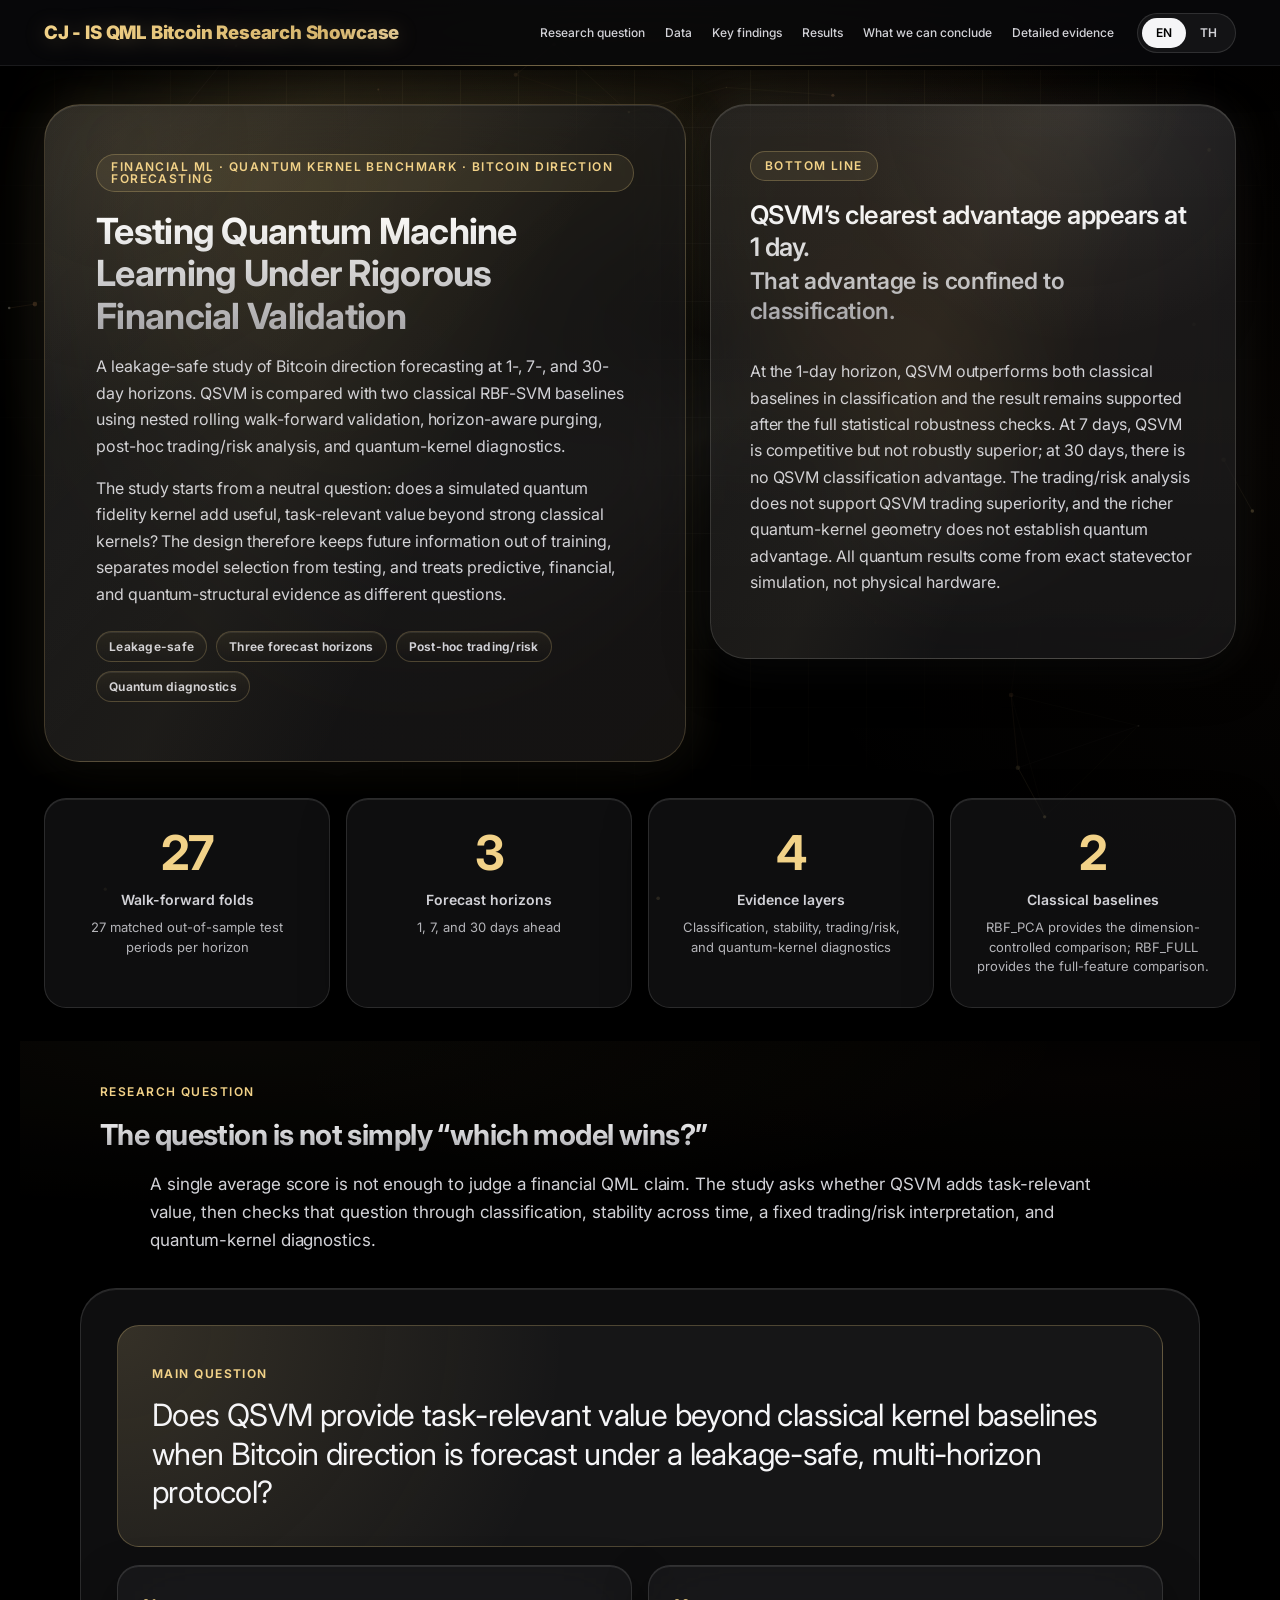
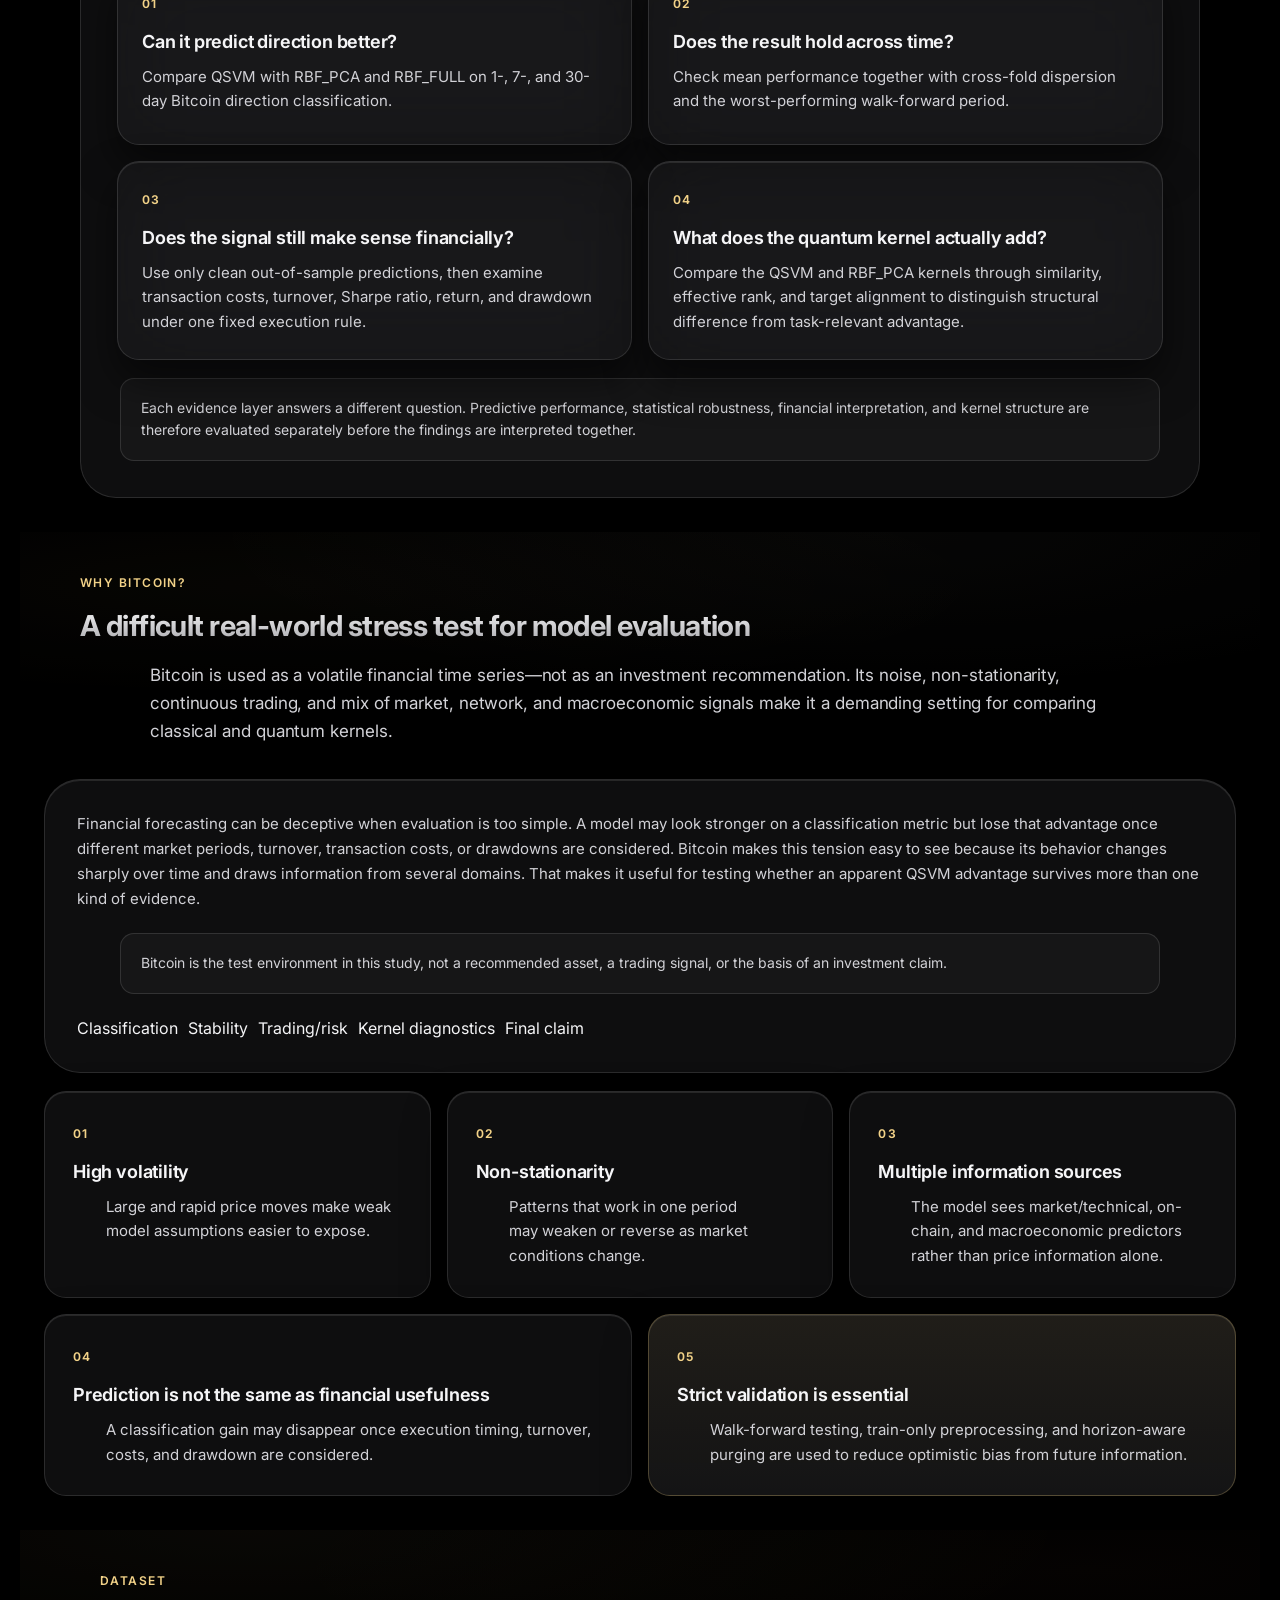
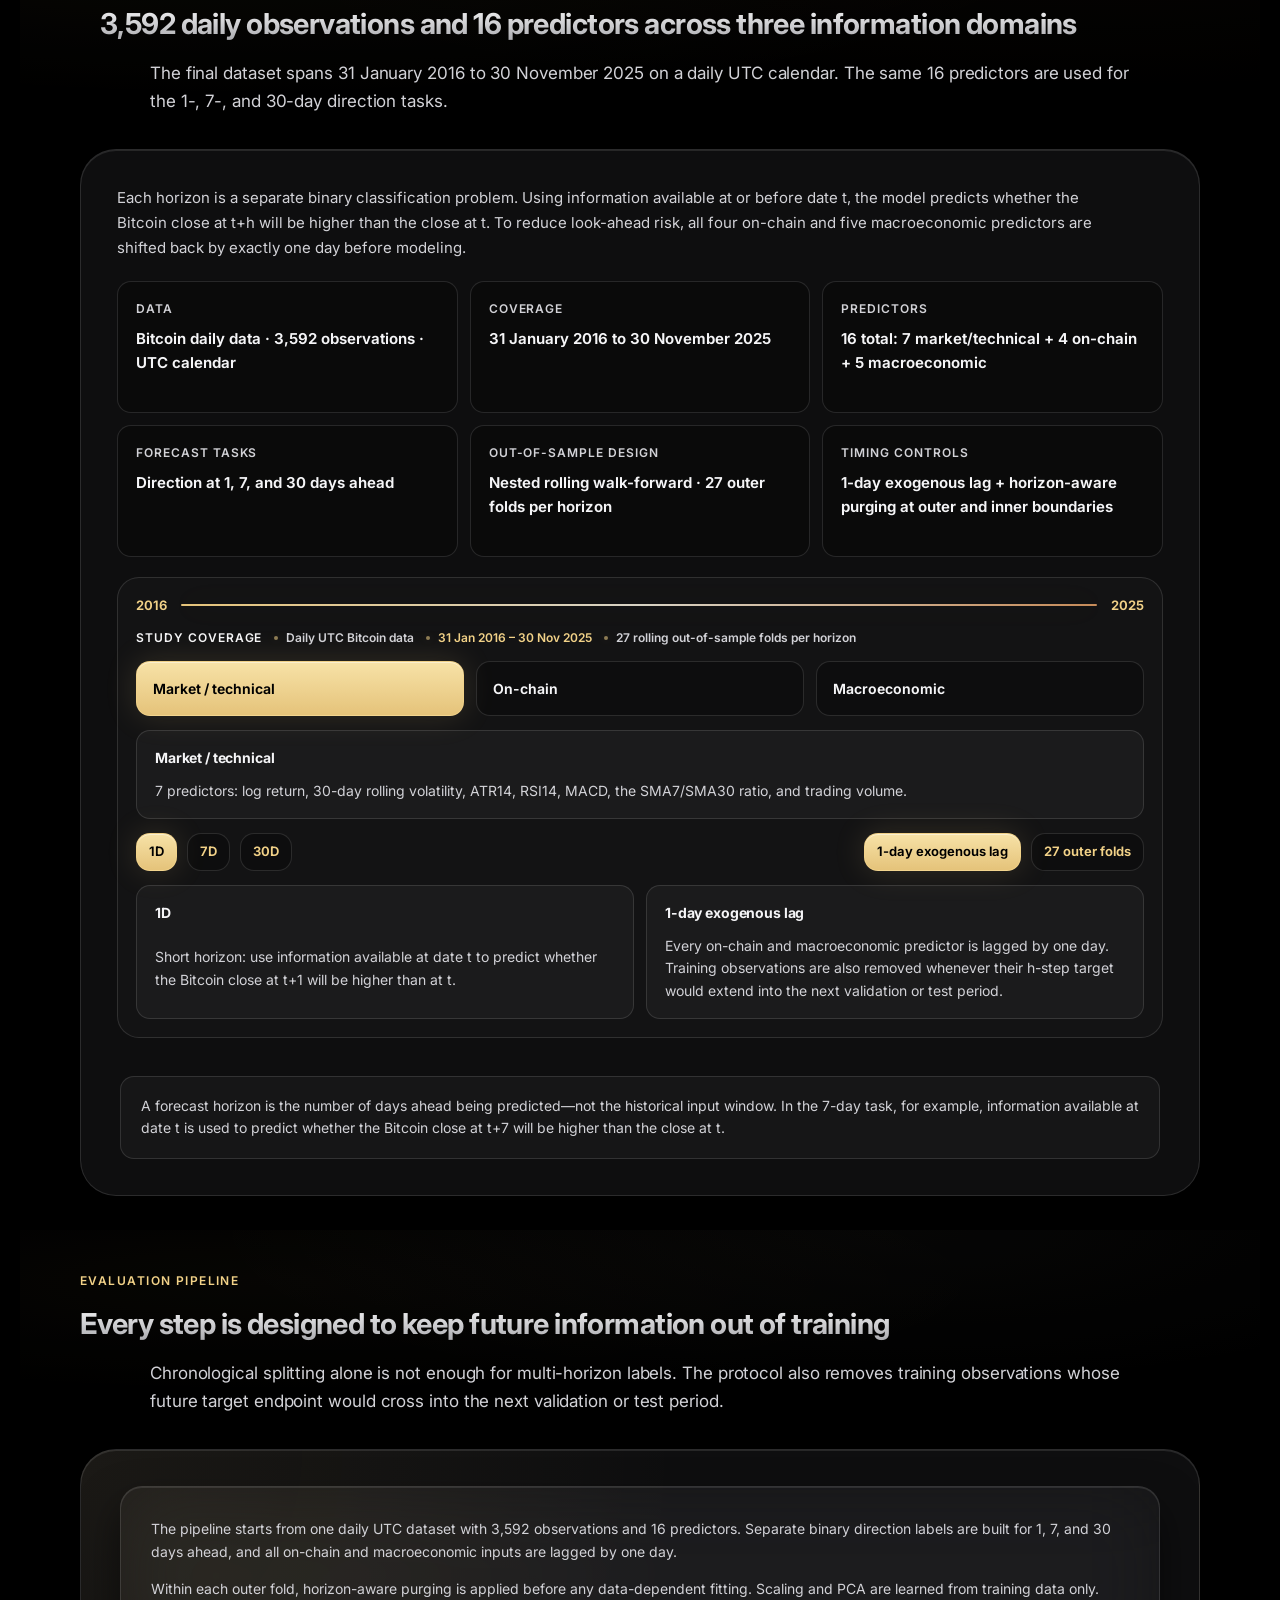
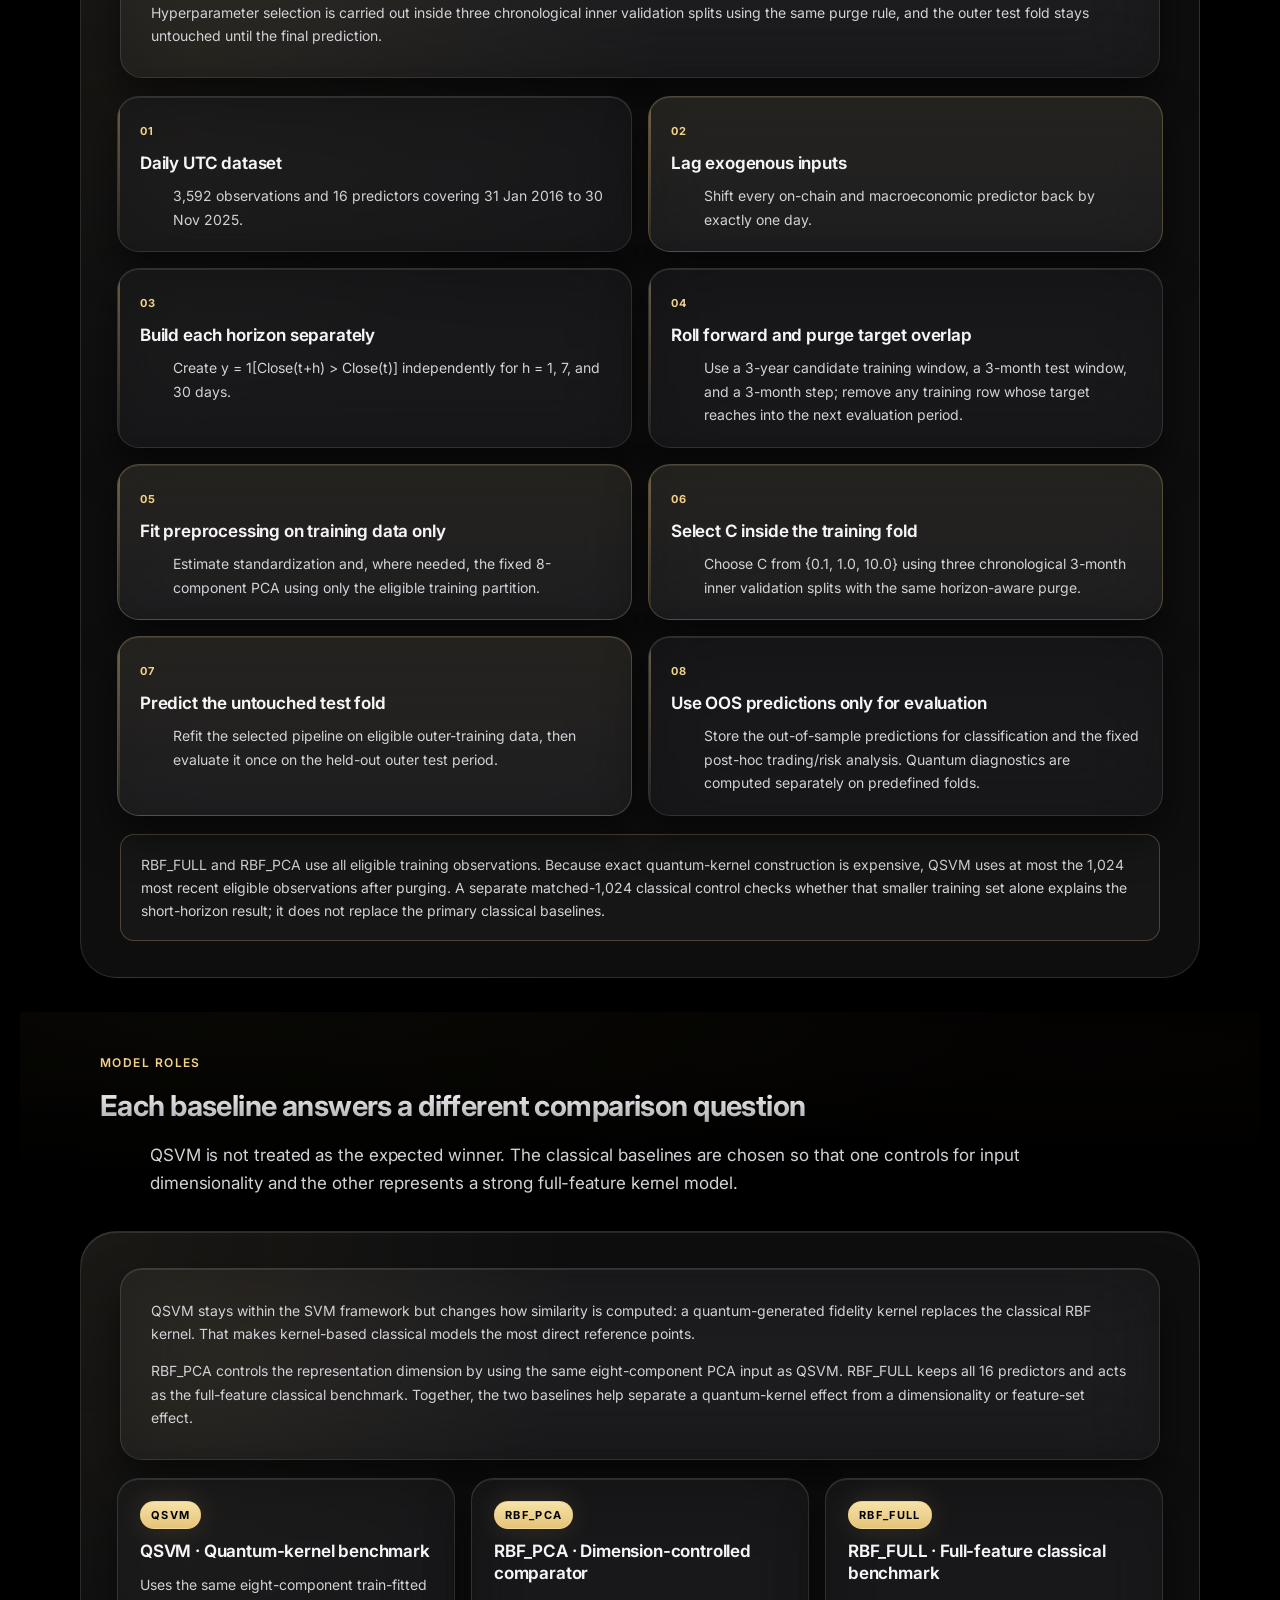
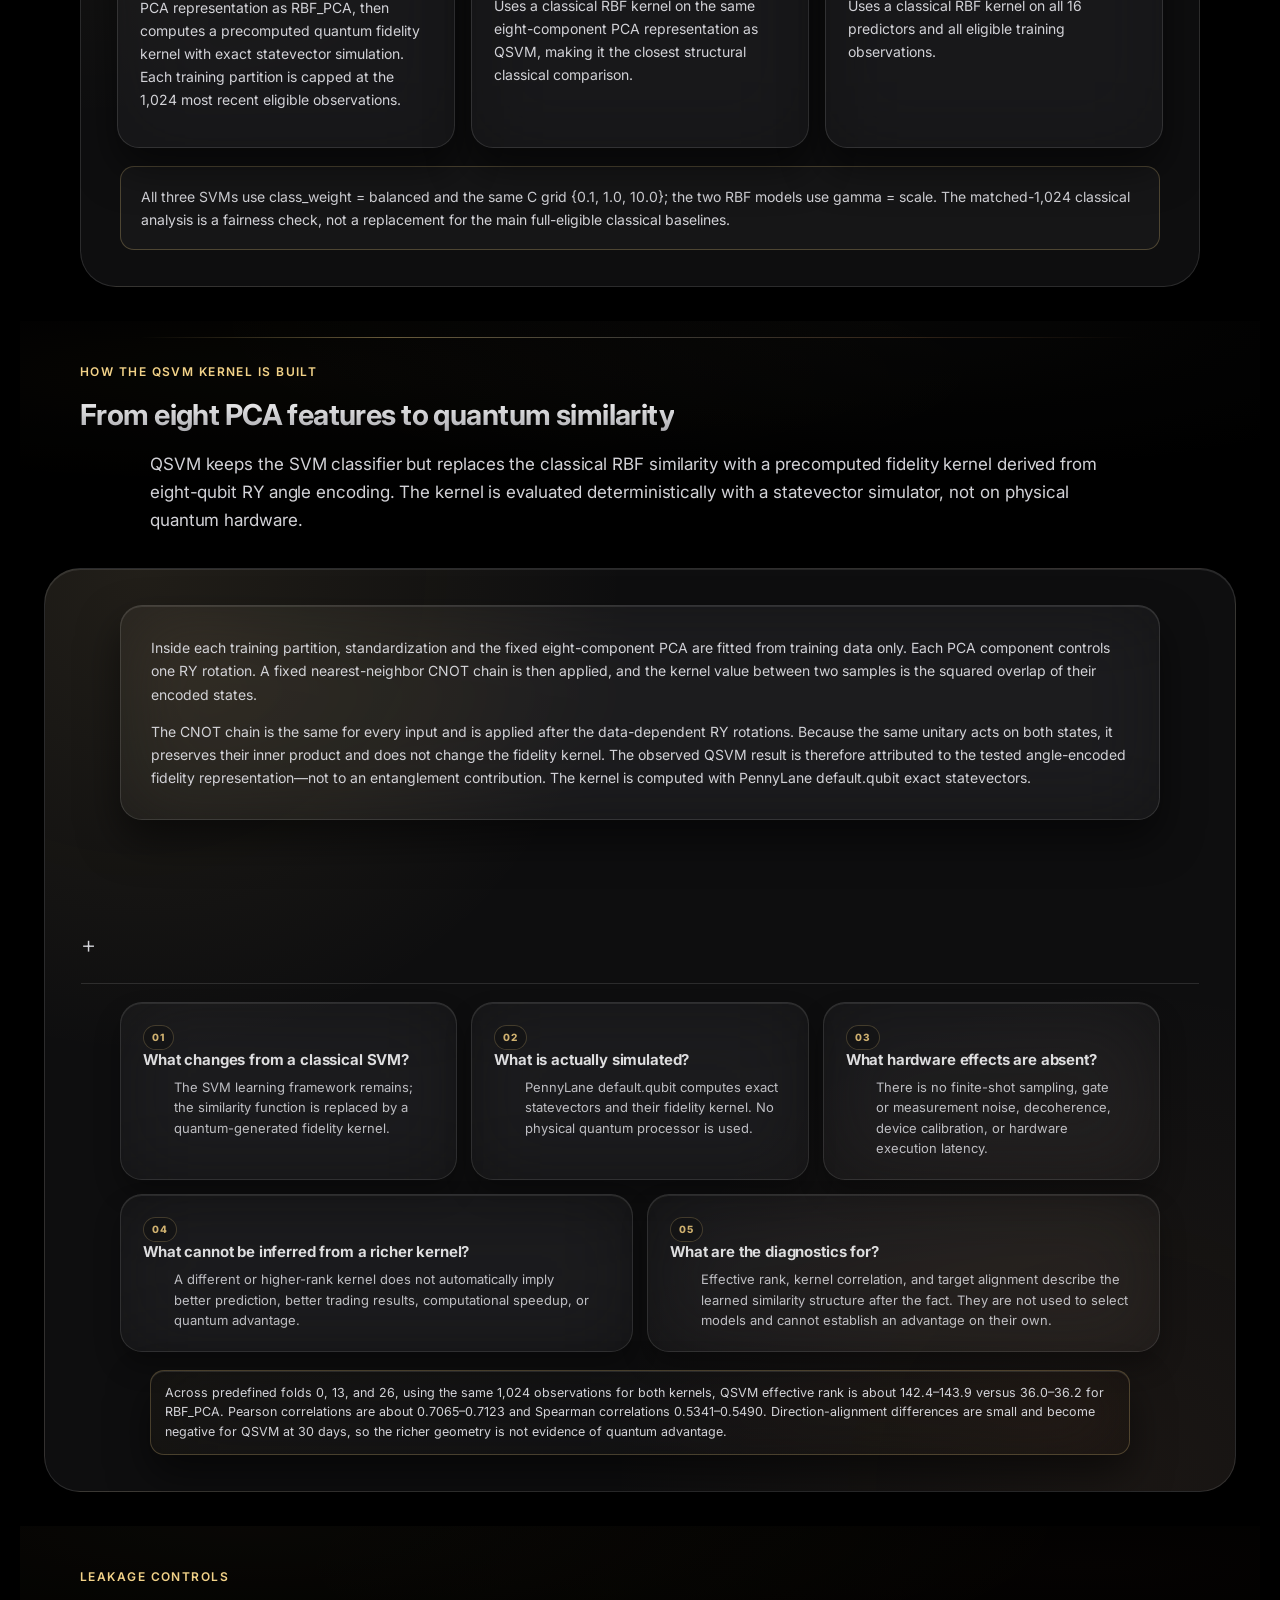
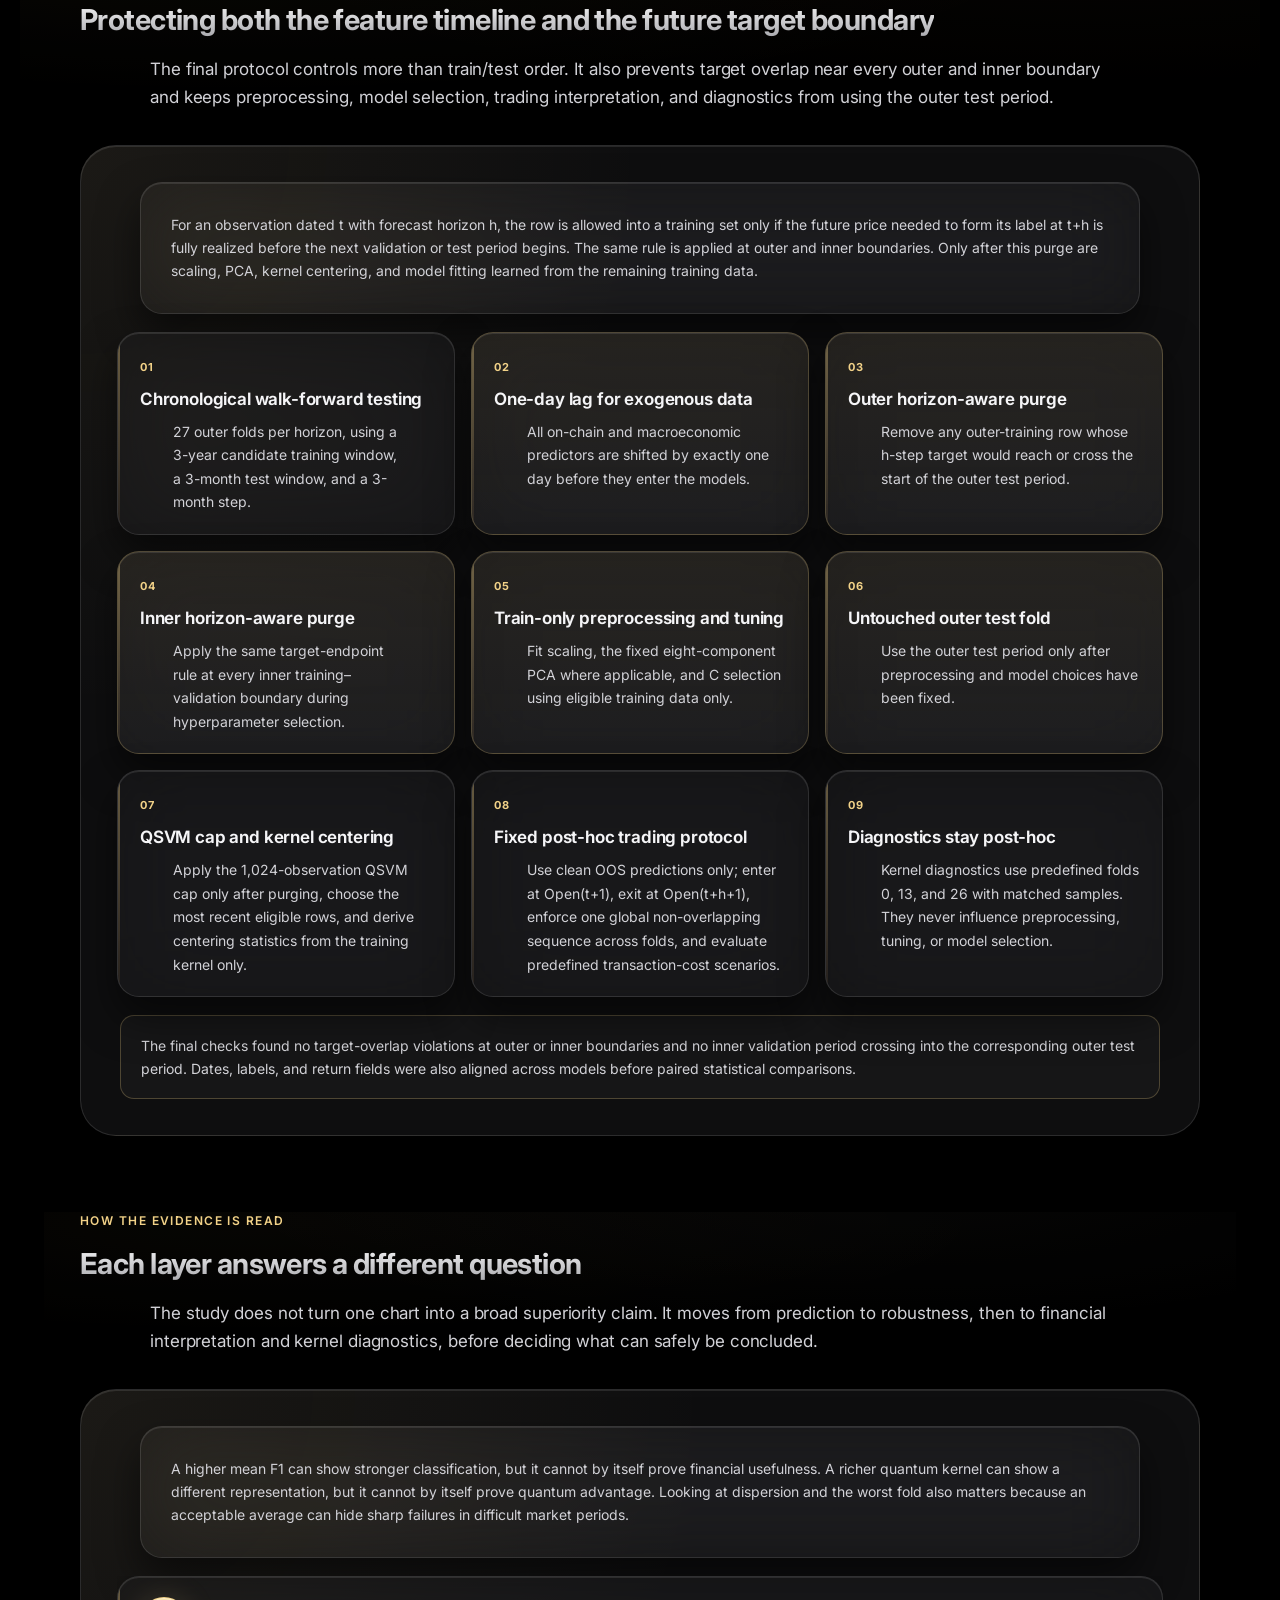
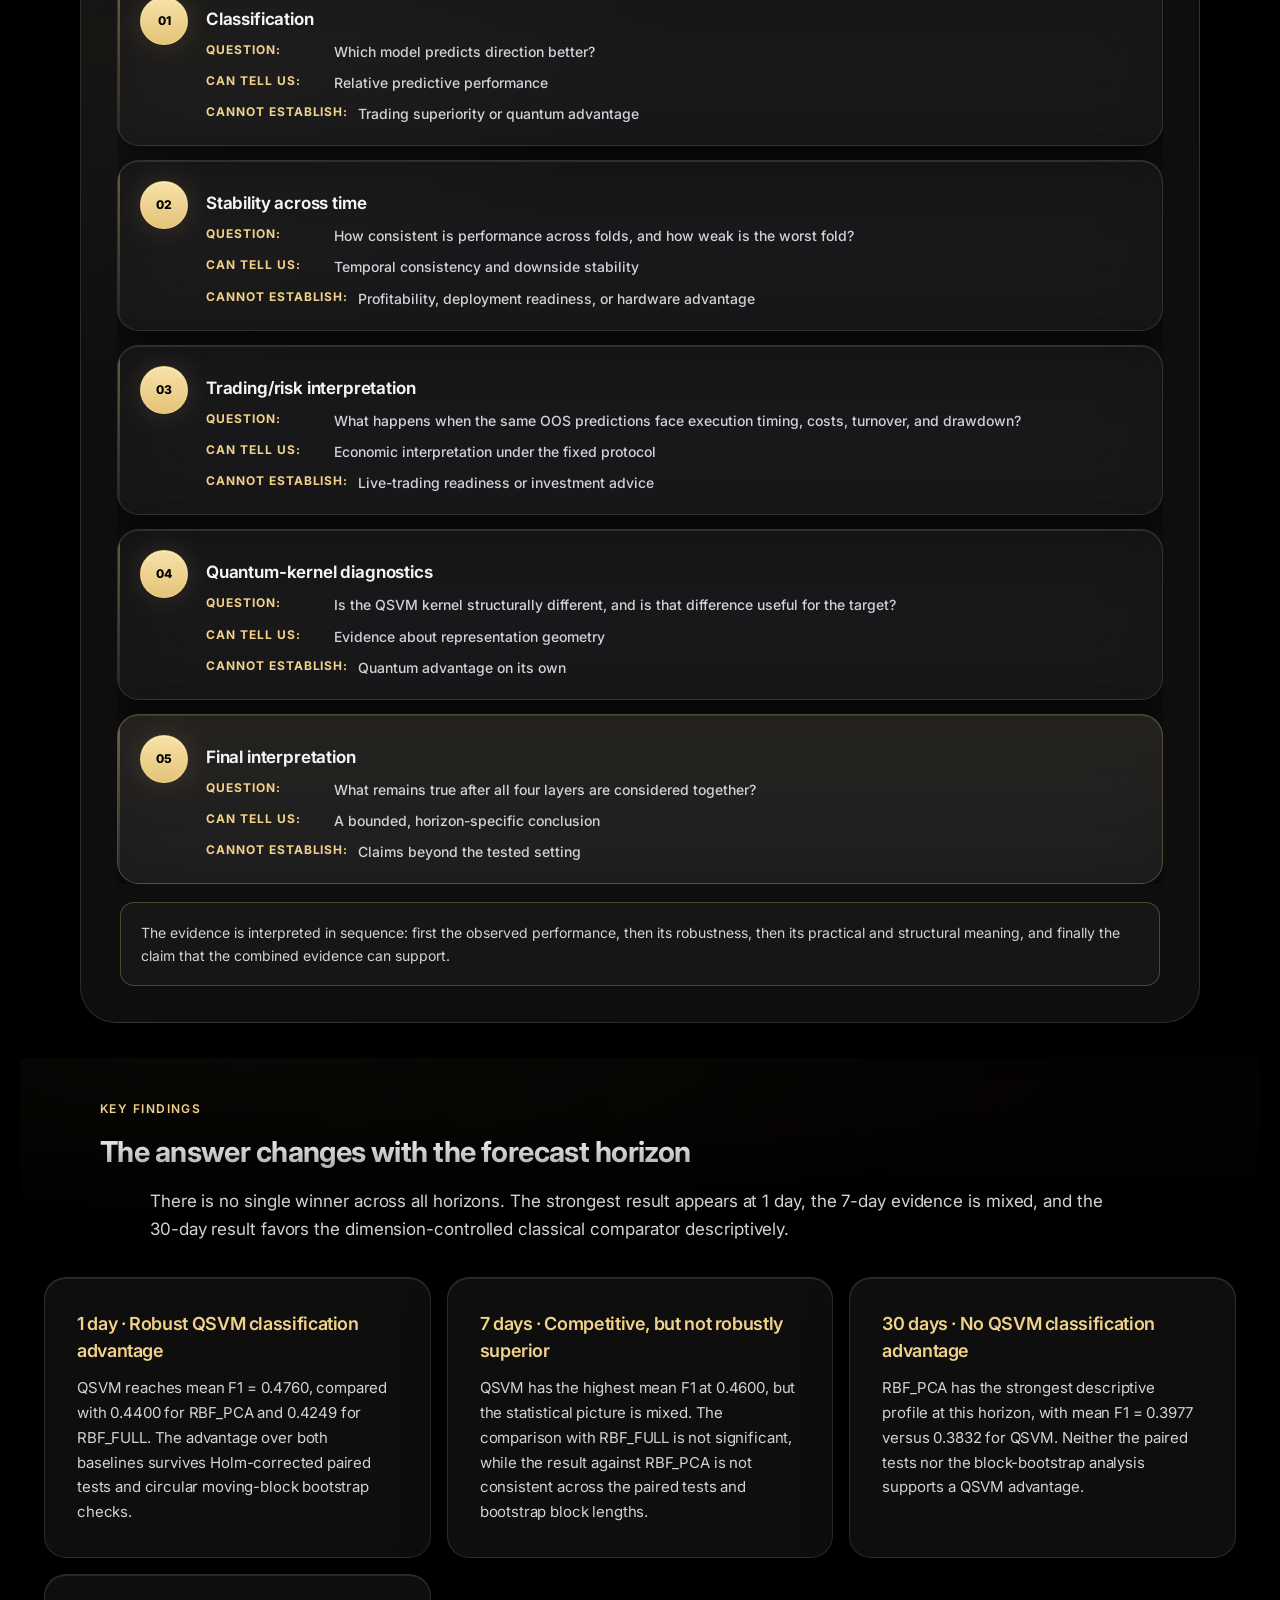
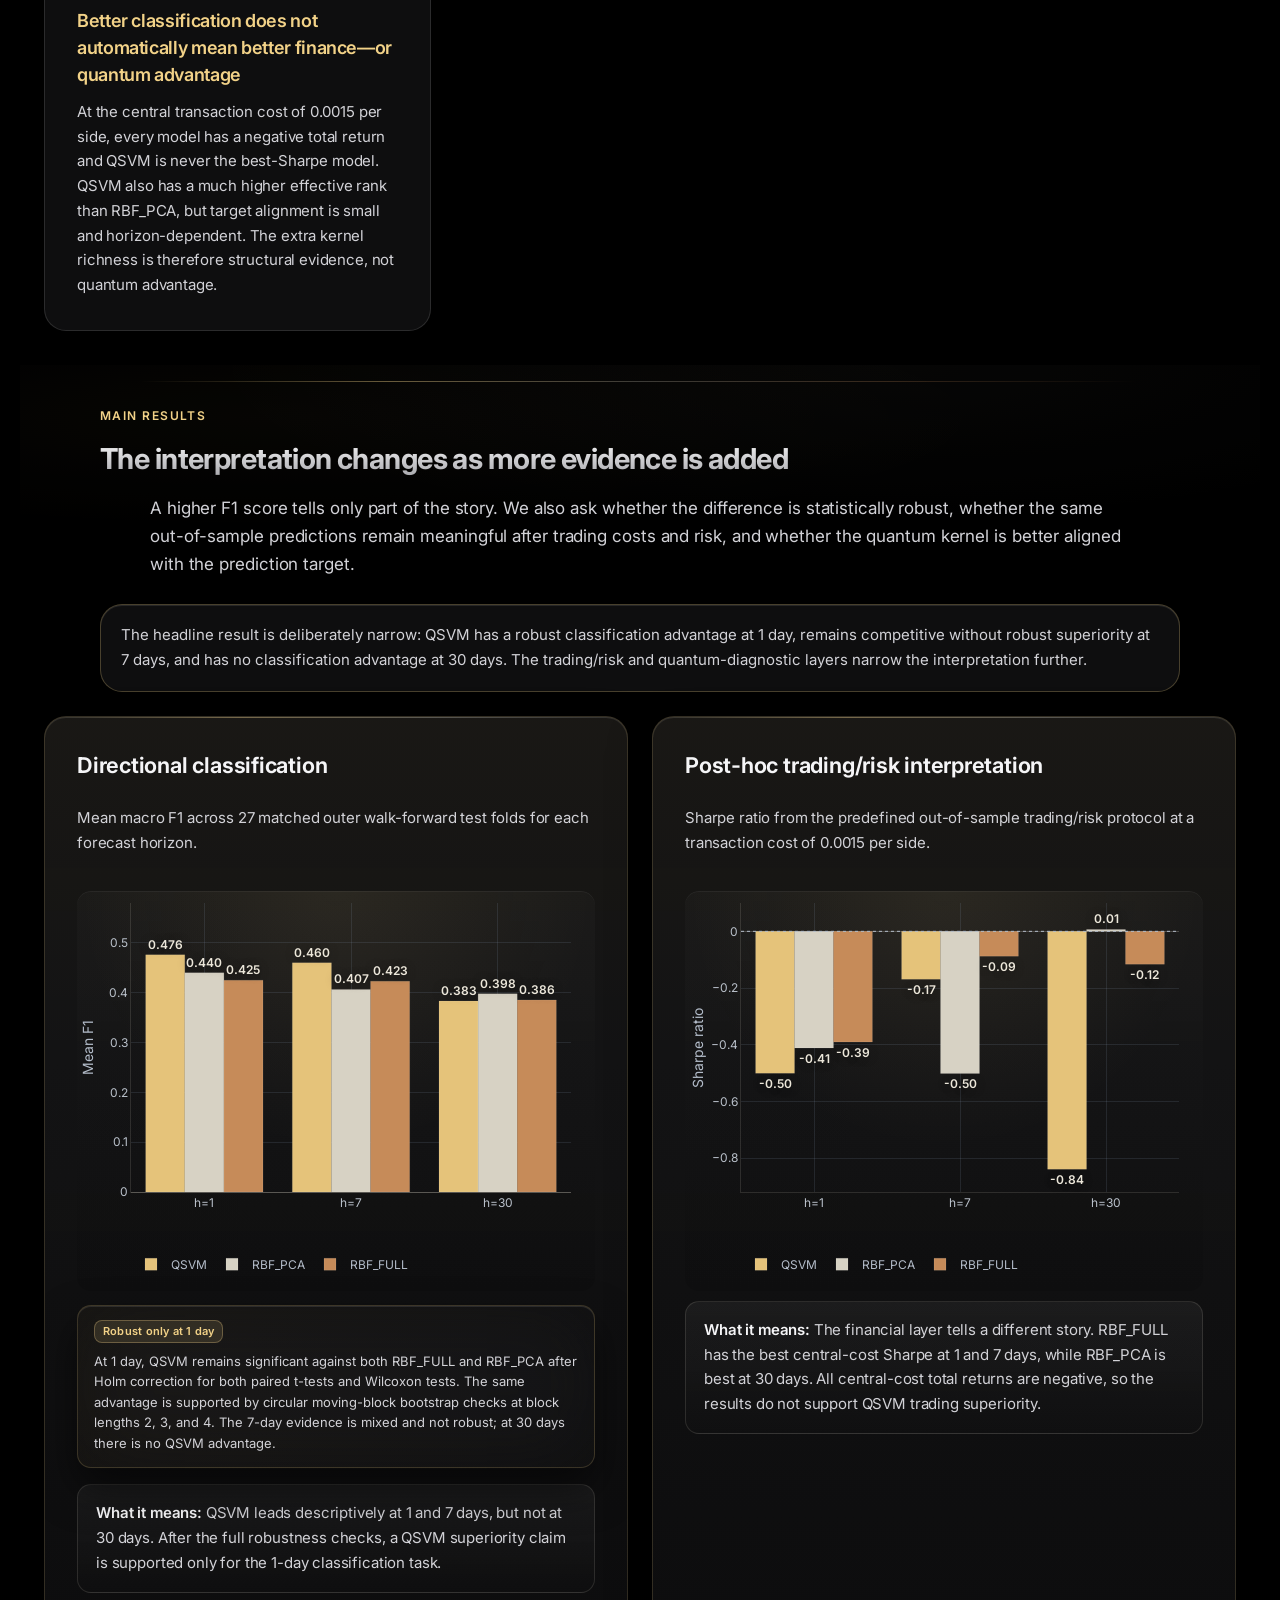
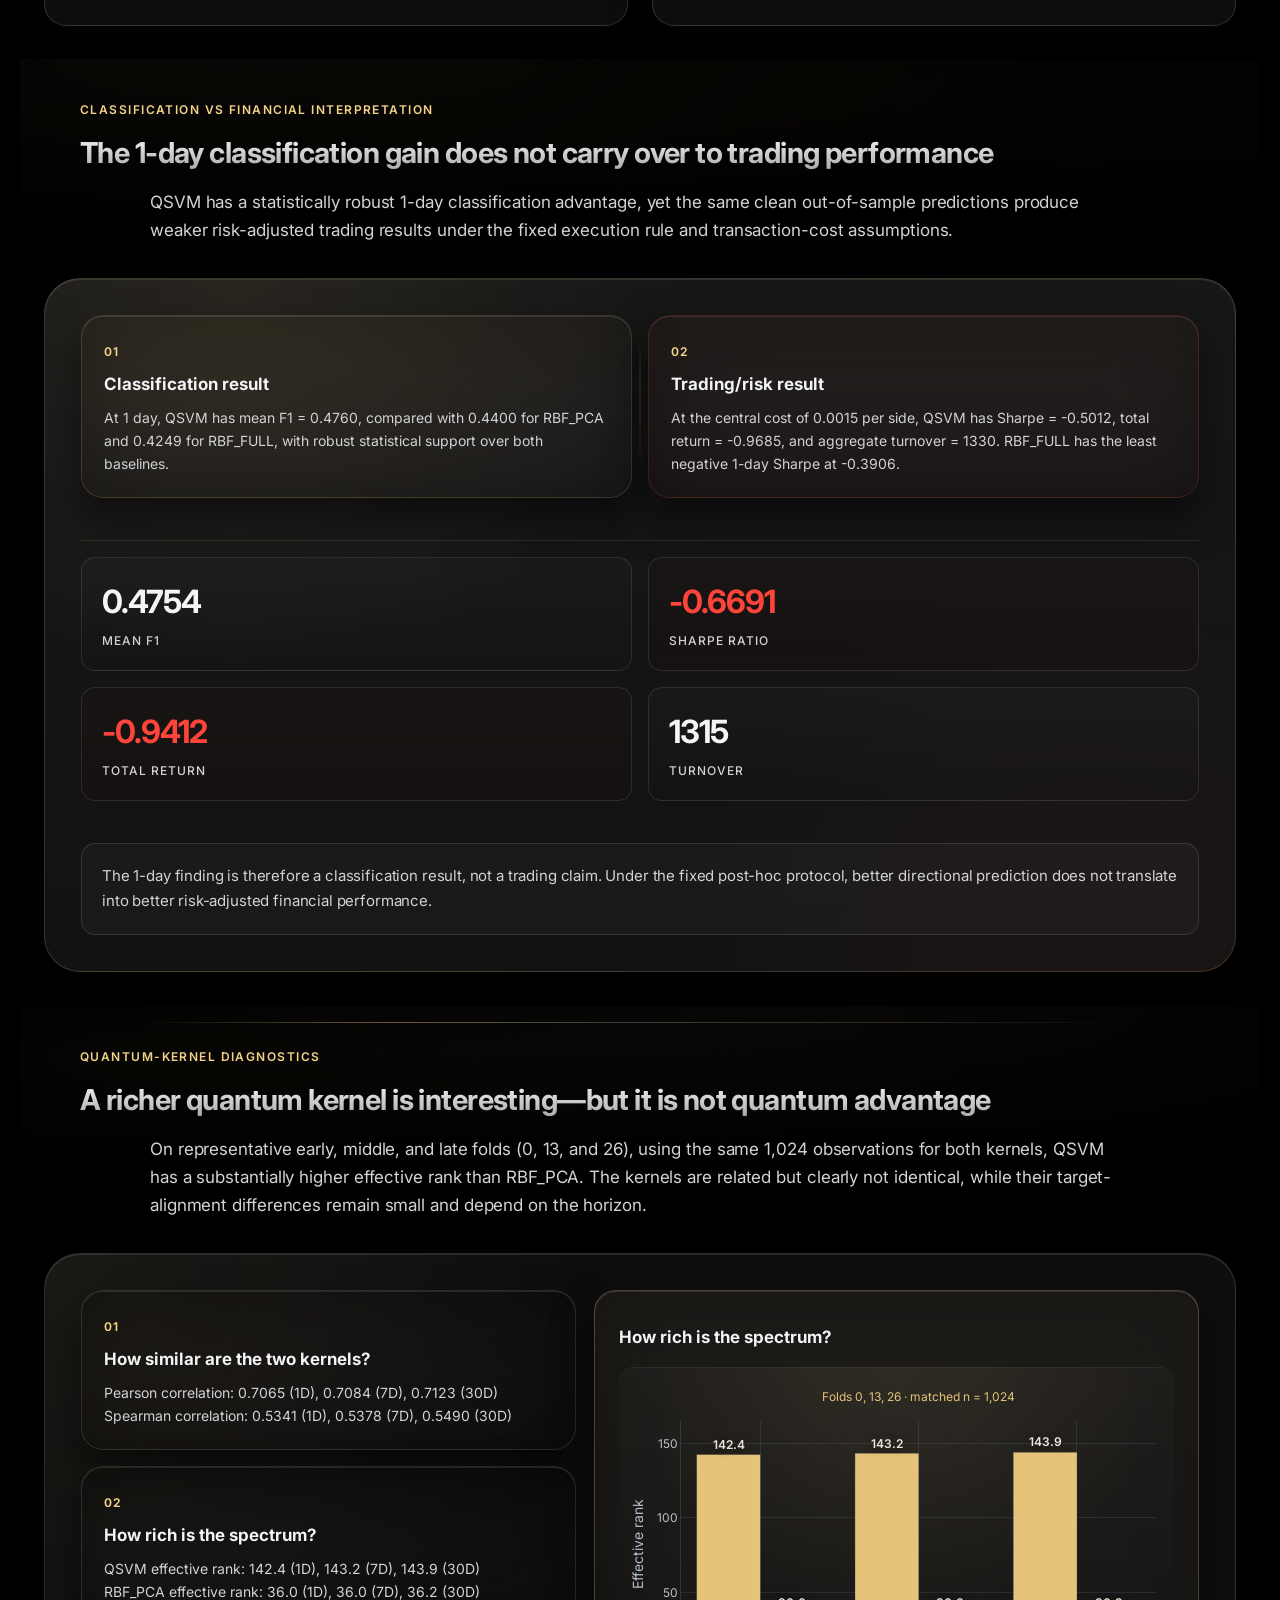
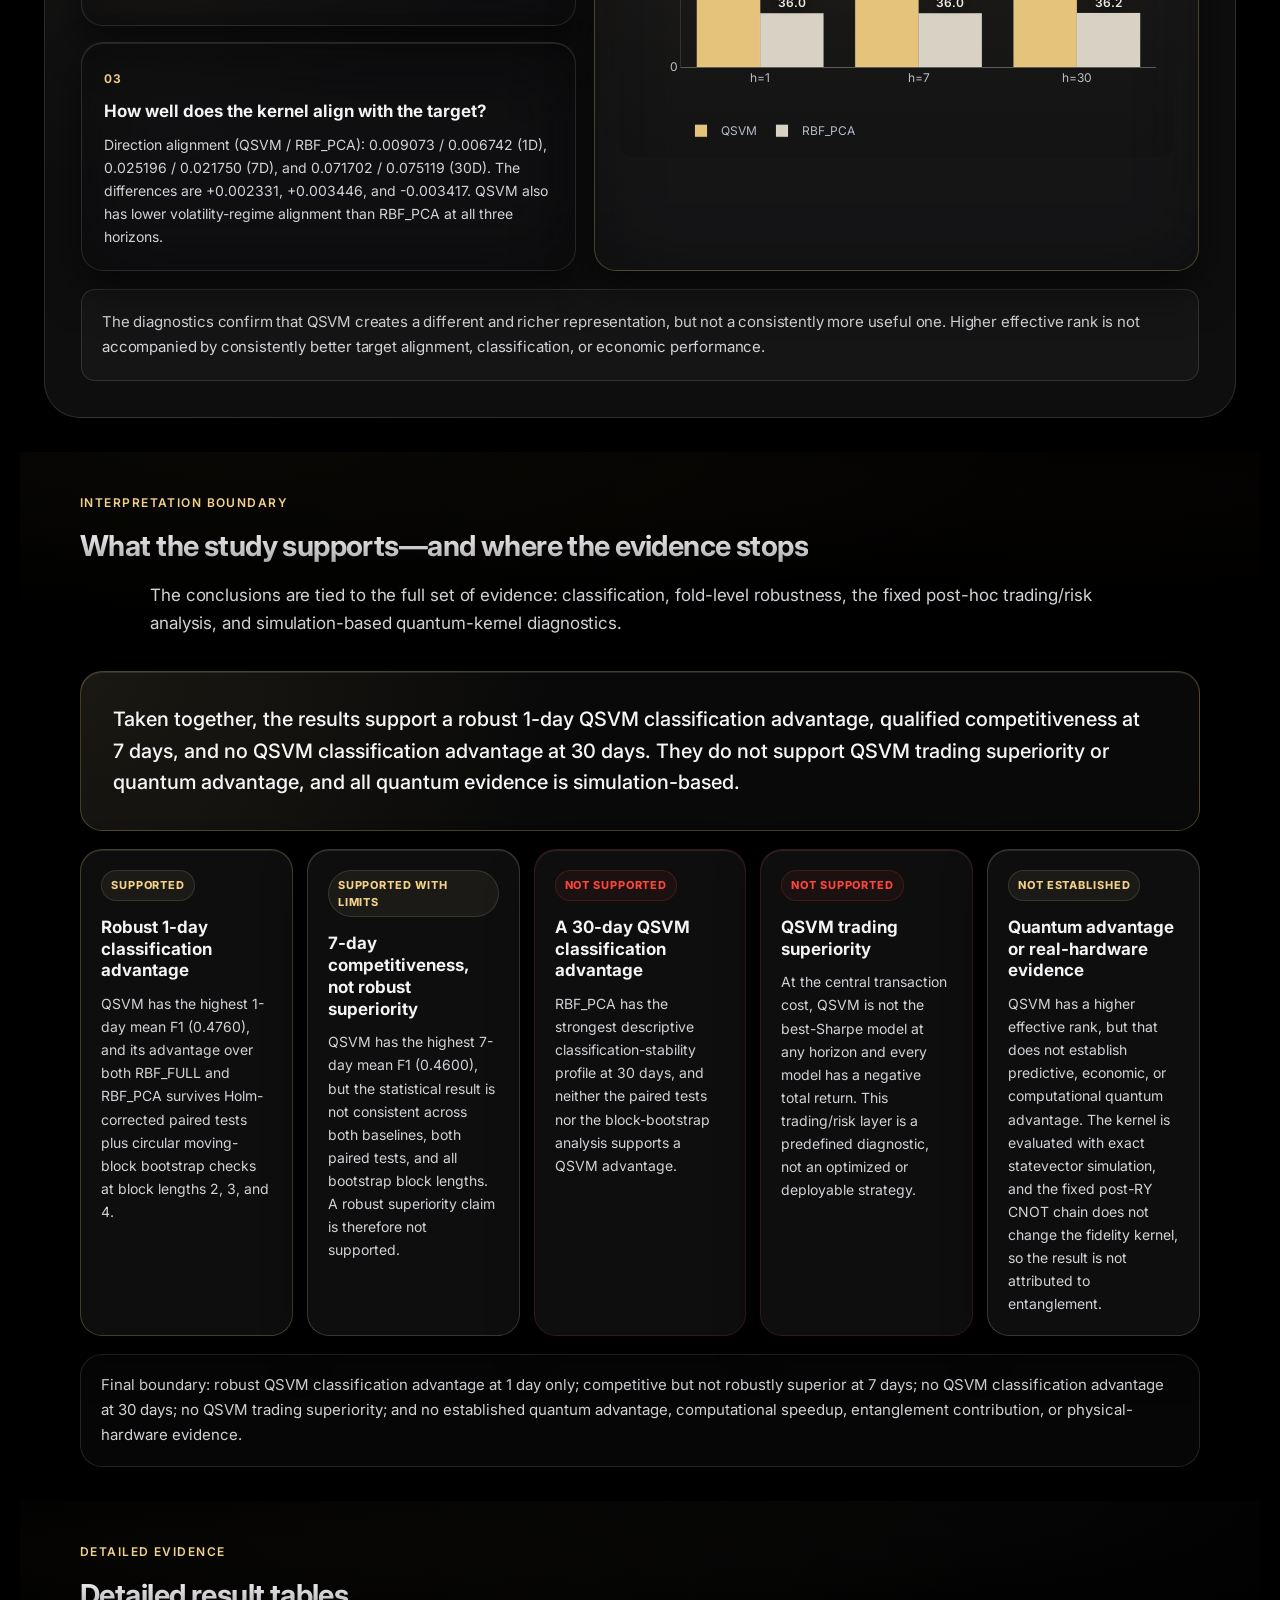
==== commit 898793bf: "Refactor index.html for improved structure and scripts Removed unnecessary meta tags and added new s" ====
--- a/index.html
+++ b/index.html
@@ -4,23 +4,13 @@
   <meta charset="utf-8">
   <meta name="viewport" content="width=device-width, initial-scale=1">
   <title>CJ - IS QML Bitcoin Research Showcase</title>
-  <meta name="description" content="Leakage-safe multi-horizon benchmark of QSVM and classical RBF-SVM models for Bitcoin direction forecasting, with statistical robustness, post-hoc trading/risk analysis, and quantum-kernel diagnostics.">
-  <meta name="author" content="Chonnakarn Jirapatpongthada">
-  <meta name="theme-color" content="#05070A">
-  <link rel="canonical" href="https://chonnakarn-jir.github.io/is-qml-showcase/">
-  <meta property="og:type" content="website">
-  <meta property="og:title" content="CJ - IS QML Bitcoin Research Showcase">
-  <meta property="og:description" content="Leakage-safe multi-horizon evaluation of QSVM against classical RBF-SVM baselines for Bitcoin direction forecasting.">
-  <meta property="og:url" content="https://chonnakarn-jir.github.io/is-qml-showcase/">
-  <meta name="twitter:card" content="summary">
-  <meta name="twitter:title" content="CJ - IS QML Bitcoin Research Showcase">
-  <meta name="twitter:description" content="Leakage-safe multi-horizon evaluation of QSVM and classical kernel baselines for Bitcoin direction forecasting.">
-  <script src="https://cdn.plot.ly/plotly-2.35.2.min.js" defer></script>
+  <script src="https://cdn.plot.ly/plotly-2.35.2.min.js"></script>
   <link rel="preconnect" href="https://fonts.googleapis.com">
   <link rel="preconnect" href="https://fonts.gstatic.com" crossorigin>
   <link href="https://fonts.googleapis.com/css2?family=Inter:wght@400;500;600;700;800;900&family=Prompt:wght@300;400;500;600;700&display=swap" rel="stylesheet">
   <link rel="stylesheet" href="assets/css/style.css">
   <script src="assets/js/app.js" defer></script>
+  <script src="assets/js/qsvm-loop.js" defer></script>
 </head>
 <body class="no-js">
 <canvas id="quantum-bg" aria-hidden="true"></canvas>
@@ -31,14 +21,14 @@
       <div class="nav-links">
         <a href="#research-question" data-i18n="nav_research"></a>
         <a href="#dataset" data-i18n="nav_dataset"></a>
-        <a href="#experiment-pipeline" data-i18n="nav_method"></a>
-        <a href="#summary" data-i18n="nav_dashboard"></a>
-        <a href="#quantum-diagnostics" data-i18n="nav_quantum"></a>
+        <a href="#summary" data-i18n="nav_summary"></a>
+        <a href="#dashboard" data-i18n="nav_dashboard"></a>
         <a href="#claims" data-i18n="nav_claims"></a>
+        <a href="#appendix" data-i18n="nav_appendix"></a>
       </div>
       <div class="lang-toggle" aria-label="Language toggle">
-        <button id="btn-en" class="active" data-lang="en" type="button" aria-pressed="true">EN</button>
-        <button id="btn-th" data-lang="th" type="button" aria-pressed="false">TH</button>
+        <button id="btn-en" class="active" data-lang="en">EN</button>
+        <button id="btn-th" data-lang="th">TH</button>
       </div>
     </div>
   </nav>
@@ -108,31 +98,23 @@
 
       <div class="evidence-question-grid">
         <article class="story-card">
-          <div class="numbered-card-heading">
-            <span class="card-index">01</span>
-            <h3 data-i18n="rq_card1_title"></h3>
-          </div>
+          <span class="card-index">01</span>
+          <h3 data-i18n="rq_card1_title"></h3>
           <p data-i18n="rq_card1_text"></p>
         </article>
         <article class="story-card">
-          <div class="numbered-card-heading">
-            <span class="card-index">02</span>
-            <h3 data-i18n="rq_card2_title"></h3>
-          </div>
+          <span class="card-index">02</span>
+          <h3 data-i18n="rq_card2_title"></h3>
           <p data-i18n="rq_card2_text"></p>
         </article>
         <article class="story-card">
-          <div class="numbered-card-heading">
-            <span class="card-index">03</span>
-            <h3 data-i18n="rq_card3_title"></h3>
-          </div>
+          <span class="card-index">03</span>
+          <h3 data-i18n="rq_card3_title"></h3>
           <p data-i18n="rq_card3_text"></p>
         </article>
         <article class="story-card">
-          <div class="numbered-card-heading">
-            <span class="card-index">04</span>
-            <h3 data-i18n="rq_card4_title"></h3>
-          </div>
+          <span class="card-index">04</span>
+          <h3 data-i18n="rq_card4_title"></h3>
           <p data-i18n="rq_card4_text"></p>
         </article>
       </div>
@@ -154,43 +136,39 @@
       <div class="narrative-panel">
         <p data-i18n="btc_narrative"></p>
         <div class="story-note story-note-compact" data-i18n="btc_boundary_note"></div>
-
+        <div class="evidence-flow" aria-label="Evidence layer sequence">
+          <span data-i18n="flow_classification"></span>
+          <span data-i18n="flow_stability"></span>
+          <span data-i18n="flow_trading"></span>
+          <span data-i18n="flow_diagnostics"></span>
+          <span data-i18n="flow_boundary"></span>
+        </div>
       </div>
 
       <div class="stress-card-grid">
         <article class="story-card compact">
-          <div class="numbered-card-heading">
-            <span class="card-index">01</span>
-            <h3 data-i18n="btc_card1_title"></h3>
-          </div>
+          <span class="card-index">01</span>
+          <h3 data-i18n="btc_card1_title"></h3>
           <p data-i18n="btc_card1_text"></p>
         </article>
         <article class="story-card compact">
-          <div class="numbered-card-heading">
-            <span class="card-index">02</span>
-            <h3 data-i18n="btc_card2_title"></h3>
-          </div>
+          <span class="card-index">02</span>
+          <h3 data-i18n="btc_card2_title"></h3>
           <p data-i18n="btc_card2_text"></p>
         </article>
         <article class="story-card compact">
-          <div class="numbered-card-heading">
-            <span class="card-index">03</span>
-            <h3 data-i18n="btc_card3_title"></h3>
-          </div>
+          <span class="card-index">03</span>
+          <h3 data-i18n="btc_card3_title"></h3>
           <p data-i18n="btc_card3_text"></p>
         </article>
         <article class="story-card compact">
-          <div class="numbered-card-heading">
-            <span class="card-index">04</span>
-            <h3 data-i18n="btc_card4_title"></h3>
-          </div>
+          <span class="card-index">04</span>
+          <h3 data-i18n="btc_card4_title"></h3>
           <p data-i18n="btc_card4_text"></p>
         </article>
         <article class="story-card compact accent-card">
-          <div class="numbered-card-heading">
-            <span class="card-index">05</span>
-            <h3 data-i18n="btc_card5_title"></h3>
-          </div>
+          <span class="card-index">05</span>
+          <h3 data-i18n="btc_card5_title"></h3>
           <p data-i18n="btc_card5_text"></p>
         </article>
       </div>
@@ -311,59 +289,43 @@
 
       <div class="pipeline-grid" aria-label="Experiment pipeline stages">
         <article class="pipeline-step">
-          <div class="numbered-card-heading">
-            <span class="step-index">01</span>
-            <h3 data-i18n="pipeline_step1_title"></h3>
-          </div>
+          <span class="step-index">01</span>
+          <h3 data-i18n="pipeline_step1_title"></h3>
           <p data-i18n="pipeline_step1_text"></p>
         </article>
         <article class="pipeline-step critical">
-          <div class="numbered-card-heading">
-            <span class="step-index">02</span>
-            <h3 data-i18n="pipeline_step2_title"></h3>
-          </div>
+          <span class="step-index">02</span>
+          <h3 data-i18n="pipeline_step2_title"></h3>
           <p data-i18n="pipeline_step2_text"></p>
         </article>
         <article class="pipeline-step">
-          <div class="numbered-card-heading">
-            <span class="step-index">03</span>
-            <h3 data-i18n="pipeline_step3_title"></h3>
-          </div>
+          <span class="step-index">03</span>
+          <h3 data-i18n="pipeline_step3_title"></h3>
           <p data-i18n="pipeline_step3_text"></p>
         </article>
         <article class="pipeline-step">
-          <div class="numbered-card-heading">
-            <span class="step-index">04</span>
-            <h3 data-i18n="pipeline_step4_title"></h3>
-          </div>
+          <span class="step-index">04</span>
+          <h3 data-i18n="pipeline_step4_title"></h3>
           <p data-i18n="pipeline_step4_text"></p>
         </article>
         <article class="pipeline-step critical">
-          <div class="numbered-card-heading">
-            <span class="step-index">05</span>
-            <h3 data-i18n="pipeline_step5_title"></h3>
-          </div>
+          <span class="step-index">05</span>
+          <h3 data-i18n="pipeline_step5_title"></h3>
           <p data-i18n="pipeline_step5_text"></p>
         </article>
         <article class="pipeline-step critical">
-          <div class="numbered-card-heading">
-            <span class="step-index">06</span>
-            <h3 data-i18n="pipeline_step6_title"></h3>
-          </div>
+          <span class="step-index">06</span>
+          <h3 data-i18n="pipeline_step6_title"></h3>
           <p data-i18n="pipeline_step6_text"></p>
         </article>
         <article class="pipeline-step output-step">
-          <div class="numbered-card-heading">
-            <span class="step-index">07</span>
-            <h3 data-i18n="pipeline_step7_title"></h3>
-          </div>
+          <span class="step-index">07</span>
+          <h3 data-i18n="pipeline_step7_title"></h3>
           <p data-i18n="pipeline_step7_text"></p>
         </article>
         <article class="pipeline-step">
-          <div class="numbered-card-heading">
-            <span class="step-index">08</span>
-            <h3 data-i18n="pipeline_step8_title"></h3>
-          </div>
+          <span class="step-index">08</span>
+          <h3 data-i18n="pipeline_step8_title"></h3>
           <p data-i18n="pipeline_step8_text"></p>
         </article>
       </div>
@@ -372,16 +334,6 @@
     </div>
   </section>
 
-  <div class="technical-gateway reveal">
-    <details class="technical-deep-dive" id="technical-deep-dive">
-      <summary>
-        <span class="technical-summary-copy">
-          <span class="technical-summary-kicker" data-i18n="deep_dive_kicker"></span>
-          <strong data-i18n="deep_dive_title"></strong>
-          <span class="technical-summary-desc" data-i18n="deep_dive_intro"></span>
-        </span>
-      </summary>
-      <div class="technical-deep-dive-content">
   <section class="section story-section method-section reveal" id="model-roles">
     <div class="section-head">
       <div>
@@ -434,7 +386,22 @@
         <p data-i18n="qsvm_narrative_2"></p>
       </div>
 
-      <div class="qsvm-map-panel">
+      <figure class="qsvm-loop-panel" aria-labelledby="qsvm-loop-title">
+        <div class="qsvm-loop-head">
+          <div>
+            <span class="qsvm-loop-badge" data-i18n="qsvm_loop_badge"></span>
+            <h3 id="qsvm-loop-title" data-i18n="qsvm_loop_title"></h3>
+          </div>
+          <p data-i18n="qsvm_loop_caption"></p>
+        </div>
+        <div class="qsvm-loop-stage-wrap">
+          <div id="qsvm-loop-stage" aria-label="Auto-loop animation explaining the quantum fidelity kernel"></div>
+        </div>
+      </figure>
+
+      <details class="qsvm-map-disclosure">
+        <summary data-i18n="qsvm_detail_summary"></summary>
+        <div class="qsvm-map-panel qsvm-map-panel--nested">
         <div class="qsvm-arrow-grid" aria-label="QSVM quantum kernel mechanism">
           <article class="qsvm-flow-step">
             <span class="qsvm-step-number">01</span>
@@ -477,42 +444,33 @@
             <p data-i18n="qsvm_step8_text"></p>
           </article>
         </div>
-      </div>
+        </div>
+      </details>
 
       <div class="qsvm-explain-grid">
         <article class="qsvm-explain-card qsvm-primary-card">
-          <div class="numbered-card-heading">
-            <span class="card-index">01</span>
-            <h3 data-i18n="qsvm_card1_title"></h3>
-          </div>
+          <span class="qsvm-card-label">01</span>
+          <h3 data-i18n="qsvm_card1_title"></h3>
           <p data-i18n="qsvm_card1_text"></p>
         </article>
         <article class="qsvm-explain-card qsvm-simulation-card">
-          <div class="numbered-card-heading">
-            <span class="card-index">02</span>
-            <h3 data-i18n="qsvm_card2_title"></h3>
-          </div>
+          <span class="qsvm-card-label">02</span>
+          <h3 data-i18n="qsvm_card2_title"></h3>
           <p data-i18n="qsvm_card2_text"></p>
         </article>
         <article class="qsvm-explain-card">
-          <div class="numbered-card-heading">
-            <span class="card-index">03</span>
-            <h3 data-i18n="qsvm_card3_title"></h3>
-          </div>
+          <span class="qsvm-card-label">03</span>
+          <h3 data-i18n="qsvm_card3_title"></h3>
           <p data-i18n="qsvm_card3_text"></p>
         </article>
         <article class="qsvm-explain-card">
-          <div class="numbered-card-heading">
-            <span class="card-index">04</span>
-            <h3 data-i18n="qsvm_card4_title"></h3>
-          </div>
+          <span class="qsvm-card-label">04</span>
+          <h3 data-i18n="qsvm_card4_title"></h3>
           <p data-i18n="qsvm_card4_text"></p>
         </article>
         <article class="qsvm-explain-card qsvm-wide-card">
-          <div class="numbered-card-heading">
-            <span class="card-index">05</span>
-            <h3 data-i18n="qsvm_card5_title"></h3>
-          </div>
+          <span class="qsvm-card-label">05</span>
+          <h3 data-i18n="qsvm_card5_title"></h3>
           <p data-i18n="qsvm_card5_text"></p>
         </article>
       </div>
@@ -537,66 +495,48 @@
 
       <div class="control-matrix">
         <article class="control-card">
-          <div class="numbered-card-heading">
-            <span class="control-index">01</span>
-            <h3 data-i18n="leak_control1_title"></h3>
-          </div>
+          <span class="control-index">01</span>
+          <h3 data-i18n="leak_control1_title"></h3>
           <p data-i18n="leak_control1_text"></p>
         </article>
         <article class="control-card critical">
-          <div class="numbered-card-heading">
-            <span class="control-index">02</span>
-            <h3 data-i18n="leak_control2_title"></h3>
-          </div>
+          <span class="control-index">02</span>
+          <h3 data-i18n="leak_control2_title"></h3>
           <p data-i18n="leak_control2_text"></p>
         </article>
         <article class="control-card critical">
-          <div class="numbered-card-heading">
-            <span class="control-index">03</span>
-            <h3 data-i18n="leak_control3_title"></h3>
-          </div>
+          <span class="control-index">03</span>
+          <h3 data-i18n="leak_control3_title"></h3>
           <p data-i18n="leak_control3_text"></p>
         </article>
         <article class="control-card critical">
-          <div class="numbered-card-heading">
-            <span class="control-index">04</span>
-            <h3 data-i18n="leak_control4_title"></h3>
-          </div>
+          <span class="control-index">04</span>
+          <h3 data-i18n="leak_control4_title"></h3>
           <p data-i18n="leak_control4_text"></p>
         </article>
         <article class="control-card critical">
-          <div class="numbered-card-heading">
-            <span class="control-index">05</span>
-            <h3 data-i18n="leak_control5_title"></h3>
-          </div>
+          <span class="control-index">05</span>
+          <h3 data-i18n="leak_control5_title"></h3>
           <p data-i18n="leak_control5_text"></p>
         </article>
         <article class="control-card output-step">
-          <div class="numbered-card-heading">
-            <span class="control-index">06</span>
-            <h3 data-i18n="leak_control6_title"></h3>
-          </div>
+          <span class="control-index">06</span>
+          <h3 data-i18n="leak_control6_title"></h3>
           <p data-i18n="leak_control6_text"></p>
         </article>
         <article class="control-card">
-          <div class="numbered-card-heading">
-            <span class="control-index">07</span>
-            <h3 data-i18n="leak_control7_title"></h3>
-          </div>
+          <span class="control-index">07</span>
+          <h3 data-i18n="leak_control7_title"></h3>
           <p data-i18n="leak_control7_text"></p>
         </article>
         <article class="control-card">
-          <div class="numbered-card-heading">
-            <span class="control-index">08</span>
-            <h3 data-i18n="leak_control8_title"></h3>
-          </div>
+          <span class="control-index">08</span>
+          <h3 data-i18n="leak_control8_title"></h3>
           <p data-i18n="leak_control8_text"></p>
         </article>
         <article class="control-card">
-          <div class="numbered-card-heading">
-            <span class="control-index">09</span>
-            <h3 data-i18n="leak_control9_title"></h3>
-          </div>
+          <span class="control-index">09</span>
+          <h3 data-i18n="leak_control9_title"></h3>
           <p data-i18n="leak_control9_text"></p>
         </article>
       </div>
@@ -681,10 +621,6 @@
     </div>
   </section>
 
-      </div>
-    </details>
-  </div>
-
   <section class="section reveal" id="summary">
     <div class="section-head">
       <div>
@@ -694,86 +630,23 @@
       <p class="section-desc" data-i18n="summary_desc"></p>
     </div>
 
-    <div class="horizon-explorer" data-horizon-explorer>
-      <div class="horizon-explorer-header">
-        <div class="horizon-explorer-copy">
-          <div class="horizon-explorer-kicker" data-i18n="hx_kicker"></div>
-          <h3 data-i18n="hx_title"></h3>
-          <p data-i18n="hx_intro"></p>
-        </div>
-        <div class="horizon-tabs" role="tablist" aria-label="Forecast horizon explorer">
-          <button id="hx-tab-1" class="horizon-tab is-active" type="button" role="tab" aria-selected="true" aria-controls="horizon-explorer-panel" tabindex="0" data-hx-horizon="1">
-            <span data-i18n="hx_tab_1"></span>
-          </button>
-          <button id="hx-tab-7" class="horizon-tab" type="button" role="tab" aria-selected="false" aria-controls="horizon-explorer-panel" tabindex="-1" data-hx-horizon="7">
-            <span data-i18n="hx_tab_7"></span>
-          </button>
-          <button id="hx-tab-30" class="horizon-tab" type="button" role="tab" aria-selected="false" aria-controls="horizon-explorer-panel" tabindex="-1" data-hx-horizon="30">
-            <span data-i18n="hx_tab_30"></span>
-          </button>
-        </div>
-      </div>
-
-      <div id="horizon-explorer-panel" class="horizon-explorer-stage" role="tabpanel" aria-labelledby="hx-tab-1" aria-live="polite" aria-atomic="true">
-        <div class="horizon-explorer-lead">
-          <div class="horizon-context-line">
-            <span class="horizon-context-pill" data-hx-horizon-label>1 day</span>
-            <span class="horizon-context-role" data-i18n="hx_context_role"></span>
-          </div>
-          <h3 class="horizon-claim" data-hx-claim></h3>
-          <p class="horizon-claim-detail" data-hx-summary></p>
-        </div>
-
-        <div class="evidence-stepper" data-evidence-stepper>
-          <div class="evidence-stepper-topline">
-            <div>
-              <div class="evidence-stepper-kicker" data-stepper-kicker></div>
-              <div class="evidence-stepper-progress-text" data-stepper-progress-text></div>
-            </div>
-            <div class="evidence-stepper-shortcut" data-stepper-shortcut></div>
-          </div>
-
-          <div class="evidence-stepper-rail" role="tablist" aria-label="Evidence logic">
-            <div class="evidence-stepper-track" aria-hidden="true"><span data-stepper-track-fill></span></div>
-            <button id="evidence-tab-classification" class="evidence-step is-active" type="button" role="tab" aria-selected="true" aria-controls="evidence-stepper-panel" tabindex="0" data-evidence-step="classification">
-              <span class="evidence-step-number">01</span><span data-i18n="flow_classification"></span>
-            </button>
-            <button id="evidence-tab-stability" class="evidence-step" type="button" role="tab" aria-selected="false" aria-controls="evidence-stepper-panel" tabindex="-1" data-evidence-step="stability">
-              <span class="evidence-step-number">02</span><span data-i18n="flow_stability"></span>
-            </button>
-            <button id="evidence-tab-trading" class="evidence-step" type="button" role="tab" aria-selected="false" aria-controls="evidence-stepper-panel" tabindex="-1" data-evidence-step="trading">
-              <span class="evidence-step-number">03</span><span data-i18n="flow_trading"></span>
-            </button>
-            <button id="evidence-tab-diagnostics" class="evidence-step" type="button" role="tab" aria-selected="false" aria-controls="evidence-stepper-panel" tabindex="-1" data-evidence-step="diagnostics">
-              <span class="evidence-step-number">04</span><span data-i18n="flow_diagnostics"></span>
-            </button>
-            <button id="evidence-tab-claim" class="evidence-step" type="button" role="tab" aria-selected="false" aria-controls="evidence-stepper-panel" tabindex="-1" data-evidence-step="claim">
-              <span class="evidence-step-number">05</span><span data-i18n="flow_boundary"></span>
-            </button>
-          </div>
-
-          <div id="evidence-stepper-panel" class="evidence-stepper-stage" data-evidence-stepper-stage role="tabpanel" aria-labelledby="evidence-tab-classification" aria-live="polite" aria-atomic="true">
-            <div class="evidence-stepper-copy">
-              <div class="evidence-stepper-layer" data-step-layer></div>
-              <h4 data-step-title></h4>
-              <p data-step-note></p>
-            </div>
-            <div class="evidence-stepper-viz" data-step-viz></div>
-          </div>
-
-          <div class="evidence-stepper-controls">
-            <button type="button" class="evidence-stepper-nav-button" data-step-prev aria-label="Previous evidence layer">← <span data-step-prev-label></span></button>
-            <div class="evidence-stepper-dots" aria-hidden="true" data-step-dots></div>
-            <button type="button" class="evidence-stepper-nav-button" data-step-next aria-label="Next evidence layer"><span data-step-next-label></span> →</button>
-          </div>
-        </div>
-      </div>
-    </div>
-
-    <div class="summary-card summary-integrated-card horizon-integrated-card">
-      <div class="summary-integrated-label" data-i18n="summary_integrated_label"></div>
-      <h3 data-i18n="sum4_title"></h3>
-      <p data-i18n="sum4_text"></p>
+    <div class="summary-grid">
+      <div class="summary-card">
+        <h3 data-i18n="sum1_title"></h3>
+        <p data-i18n="sum1_text"></p>
+      </div>
+      <div class="summary-card">
+        <h3 data-i18n="sum2_title"></h3>
+        <p data-i18n="sum2_text"></p>
+      </div>
+      <div class="summary-card">
+        <h3 data-i18n="sum3_title"></h3>
+        <p data-i18n="sum3_text"></p>
+      </div>
+      <div class="summary-card">
+        <h3 data-i18n="sum4_title"></h3>
+        <p data-i18n="sum4_text"></p>
+      </div>
     </div>
   </section>
 
@@ -818,36 +691,32 @@
     <div class="gap-frame">
       <div class="gap-contrast-grid">
         <article class="gap-contrast-card">
-          <div class="numbered-card-heading">
-            <span class="card-index">01</span>
-            <h3 data-i18n="gap_classification_label"></h3>
-          </div>
+          <span class="card-index">01</span>
+          <h3 data-i18n="gap_classification_label"></h3>
           <p data-i18n="gap_classification_text"></p>
         </article>
         <article class="gap-contrast-card risk-card">
-          <div class="numbered-card-heading">
-            <span class="card-index">02</span>
-            <h3 data-i18n="gap_trading_label"></h3>
-          </div>
+          <span class="card-index">02</span>
+          <h3 data-i18n="gap_trading_label"></h3>
           <p data-i18n="gap_trading_text"></p>
         </article>
       </div>
 
       <div class="metric-row gap-metrics">
         <div class="metric">
-          <div class="metric-value">0.4760</div>
+          <div class="metric-value">0.4754</div>
           <div class="metric-label" data-i18n="metric_f1"></div>
         </div>
         <div class="metric risk-metric">
-          <div class="metric-value">-0.5012</div>
+          <div class="metric-value">-0.6691</div>
           <div class="metric-label" data-i18n="metric_sharpe"></div>
         </div>
         <div class="metric risk-metric">
-          <div class="metric-value">-0.9685</div>
+          <div class="metric-value">-0.9412</div>
           <div class="metric-label" data-i18n="metric_return"></div>
         </div>
         <div class="metric">
-          <div class="metric-value">1330</div>
+          <div class="metric-value">1315</div>
           <div class="metric-label" data-i18n="metric_turnover"></div>
         </div>
       </div>
@@ -869,26 +738,20 @@
       <div class="diagnostic-layout">
         <div class="diagnostic-card-grid">
           <article class="diagnostic-card">
-            <div class="numbered-card-heading">
-              <span class="card-index">01</span>
-              <h3 data-i18n="diag_kernel_label"></h3>
-            </div>
+            <span class="card-index">01</span>
+            <h3 data-i18n="diag_kernel_label"></h3>
             <p data-i18n="diag_kernel_pearson"></p>
             <p data-i18n="diag_kernel_spearman"></p>
           </article>
           <article class="diagnostic-card">
-            <div class="numbered-card-heading">
-              <span class="card-index">02</span>
-              <h3 data-i18n="diag_rank_label"></h3>
-            </div>
+            <span class="card-index">02</span>
+            <h3 data-i18n="diag_rank_label"></h3>
             <p data-i18n="diag_rank_qsvm"></p>
             <p data-i18n="diag_rank_rbf"></p>
           </article>
           <article class="diagnostic-card">
-            <div class="numbered-card-heading">
-              <span class="card-index">03</span>
-              <h3 data-i18n="diag_alignment_label"></h3>
-            </div>
+            <span class="card-index">03</span>
+            <h3 data-i18n="diag_alignment_label"></h3>
             <p data-i18n="diag_alignment_text"></p>
           </article>
         </div>
@@ -992,7 +855,7 @@
   </section>
 
   <div class="footer">
-    <span data-i18n="footer"></span>
+    <span data-i18n="footer"></span> · Generated UTC: 2026-05-28T11:39:56.476827+00:00
   </div>
 </main>
 <button class="back-to-top" type="button" aria-label="Back to top">↑</button>
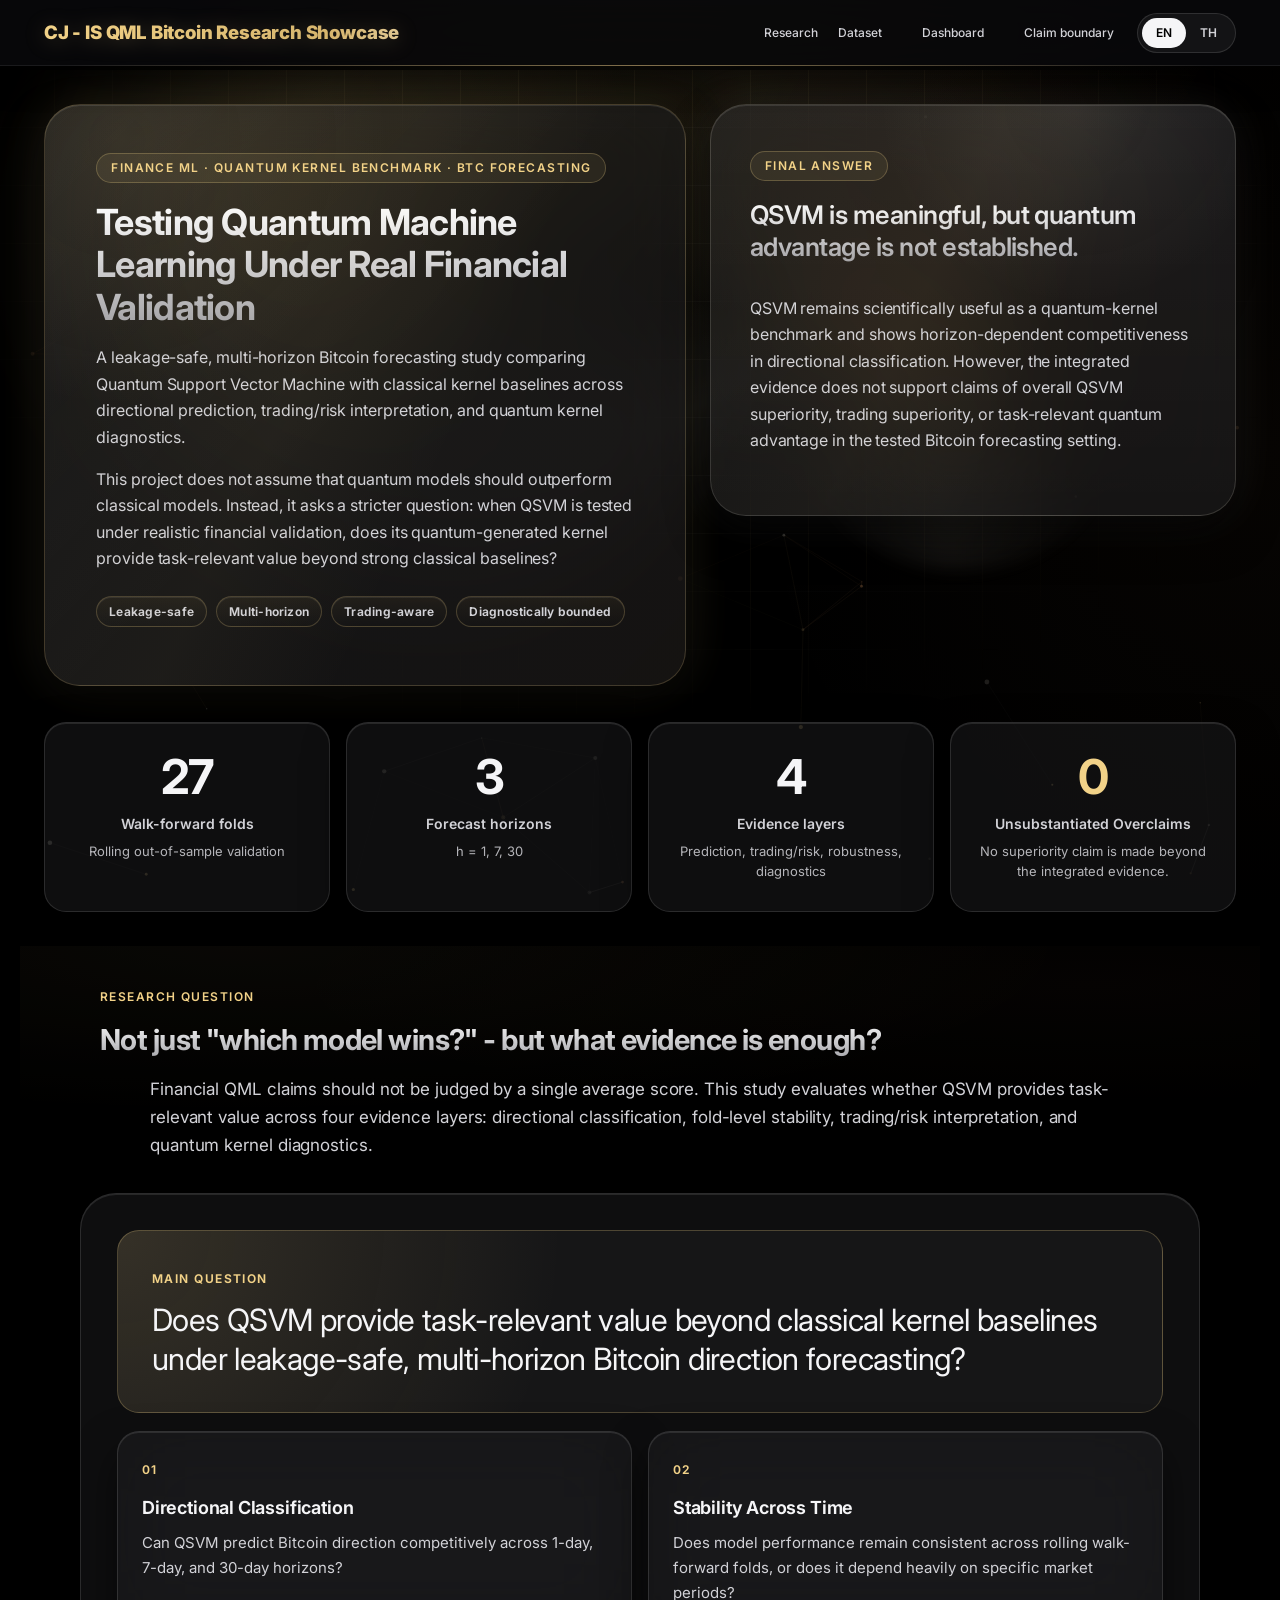
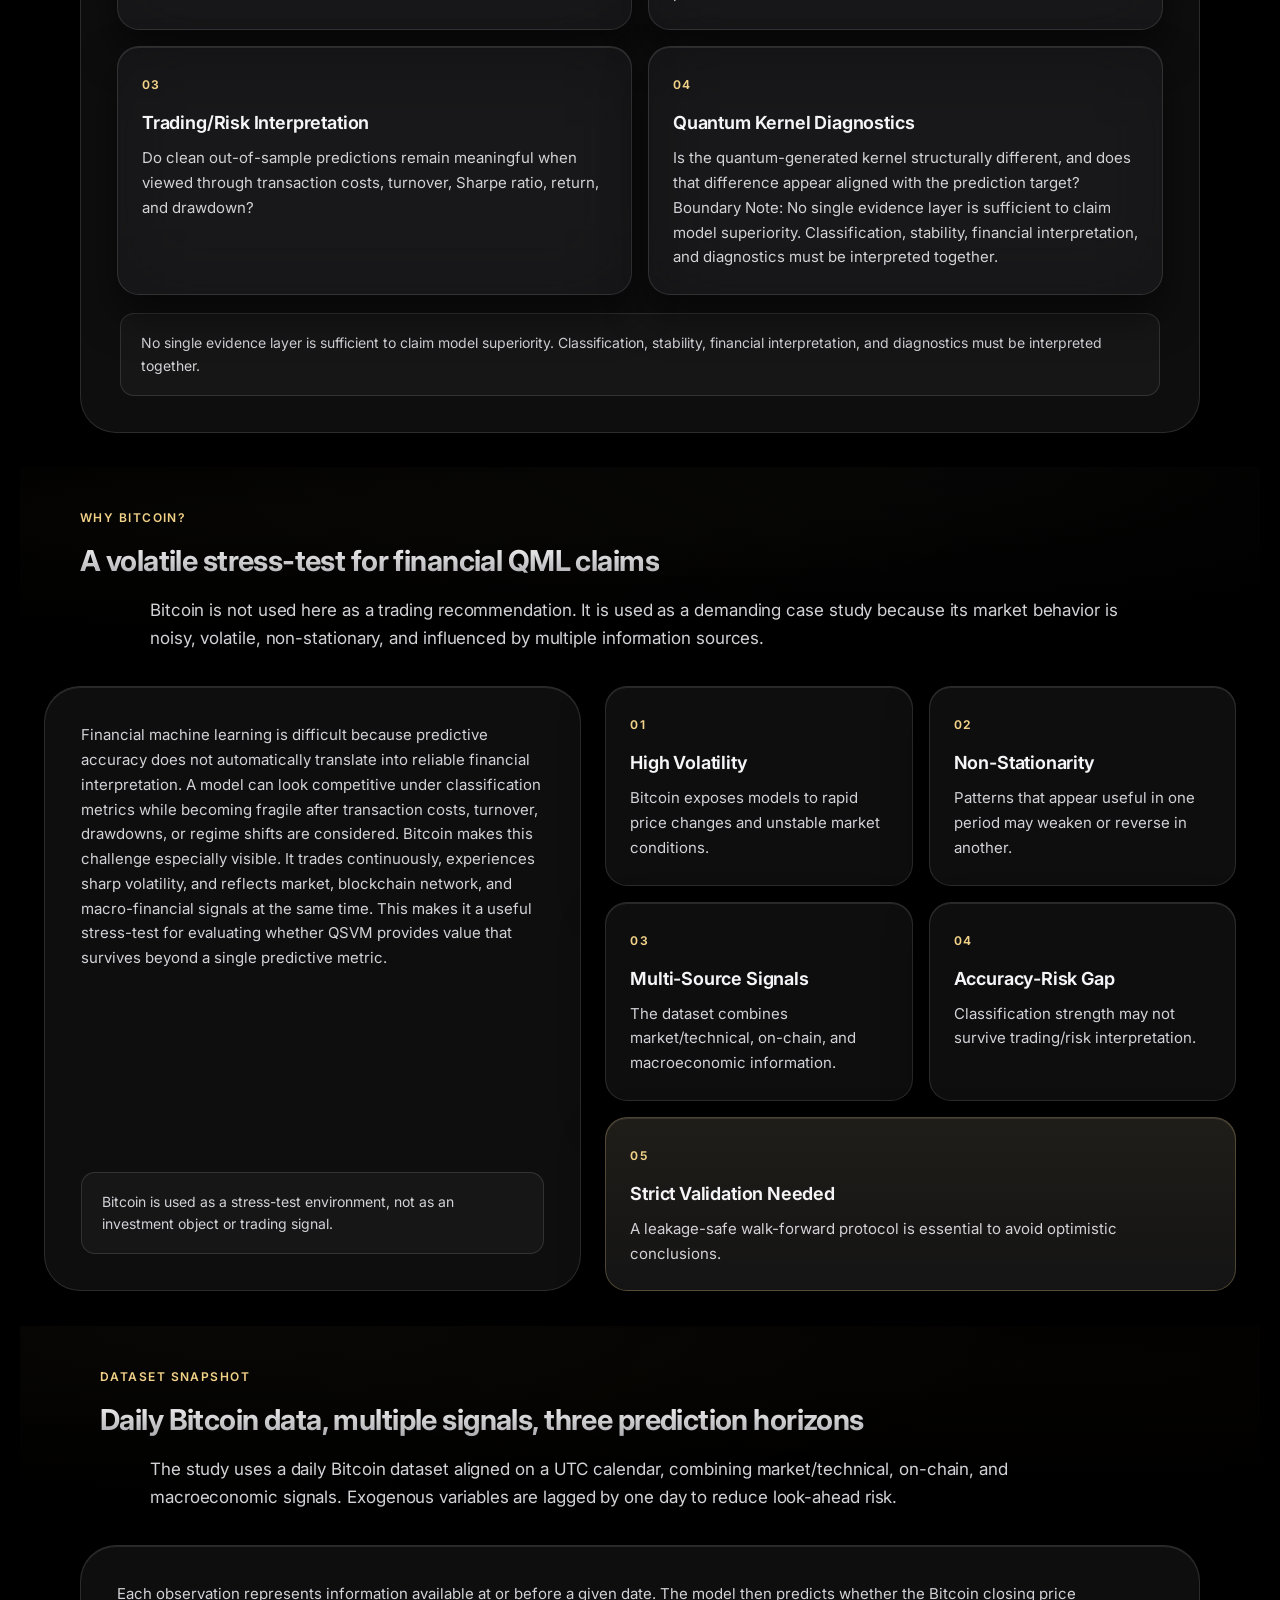
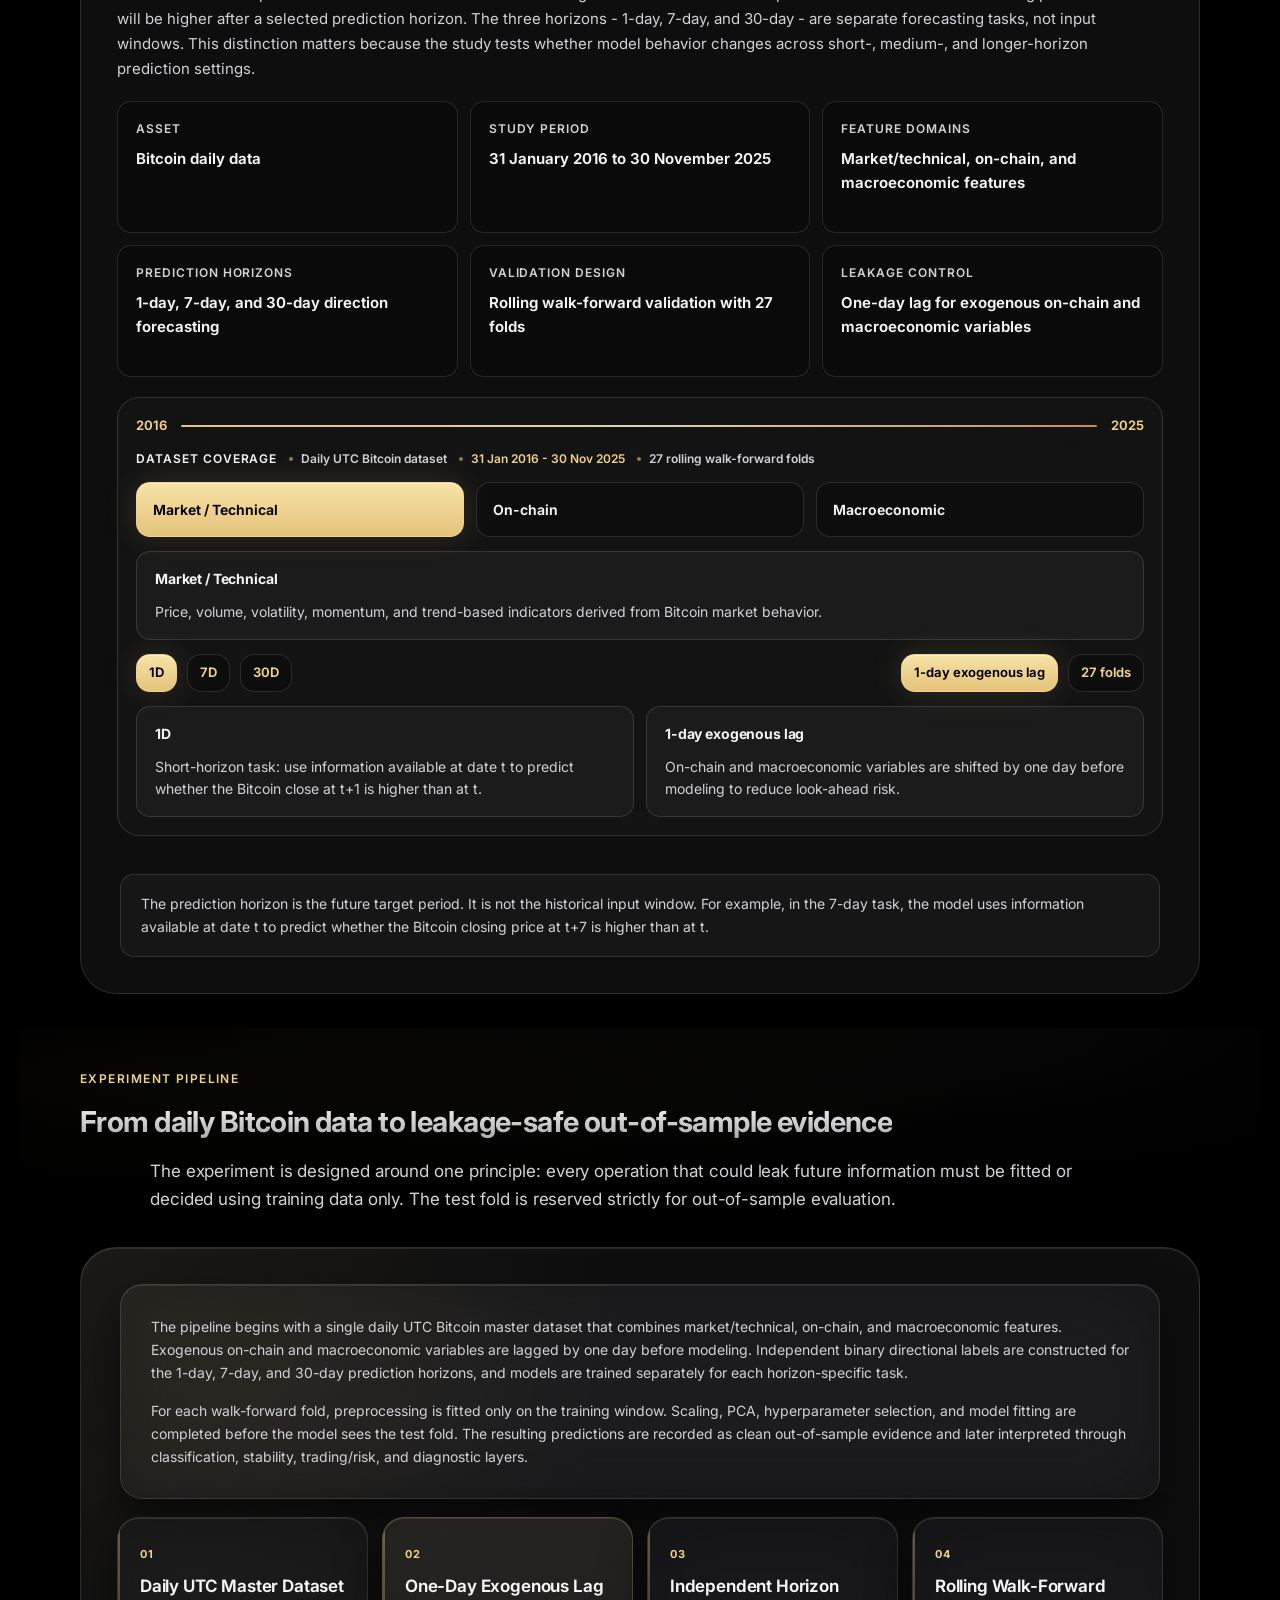
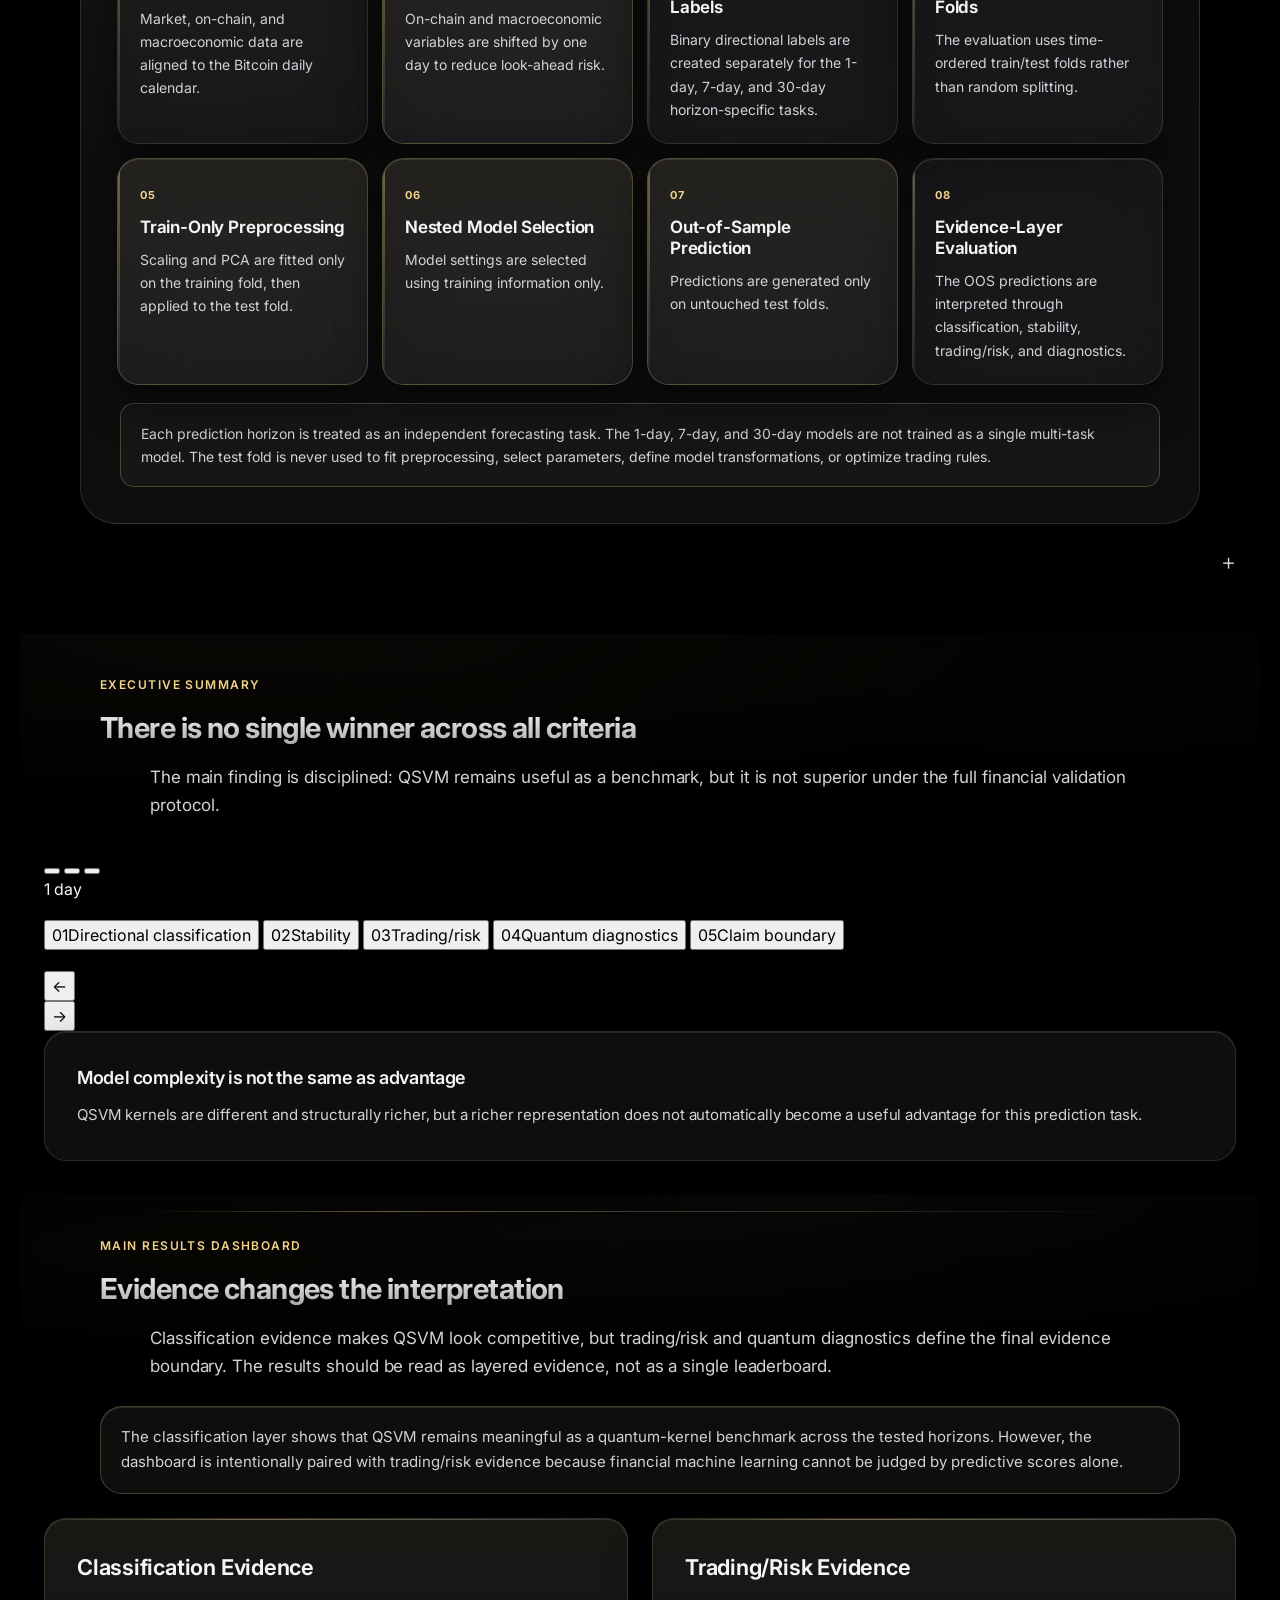
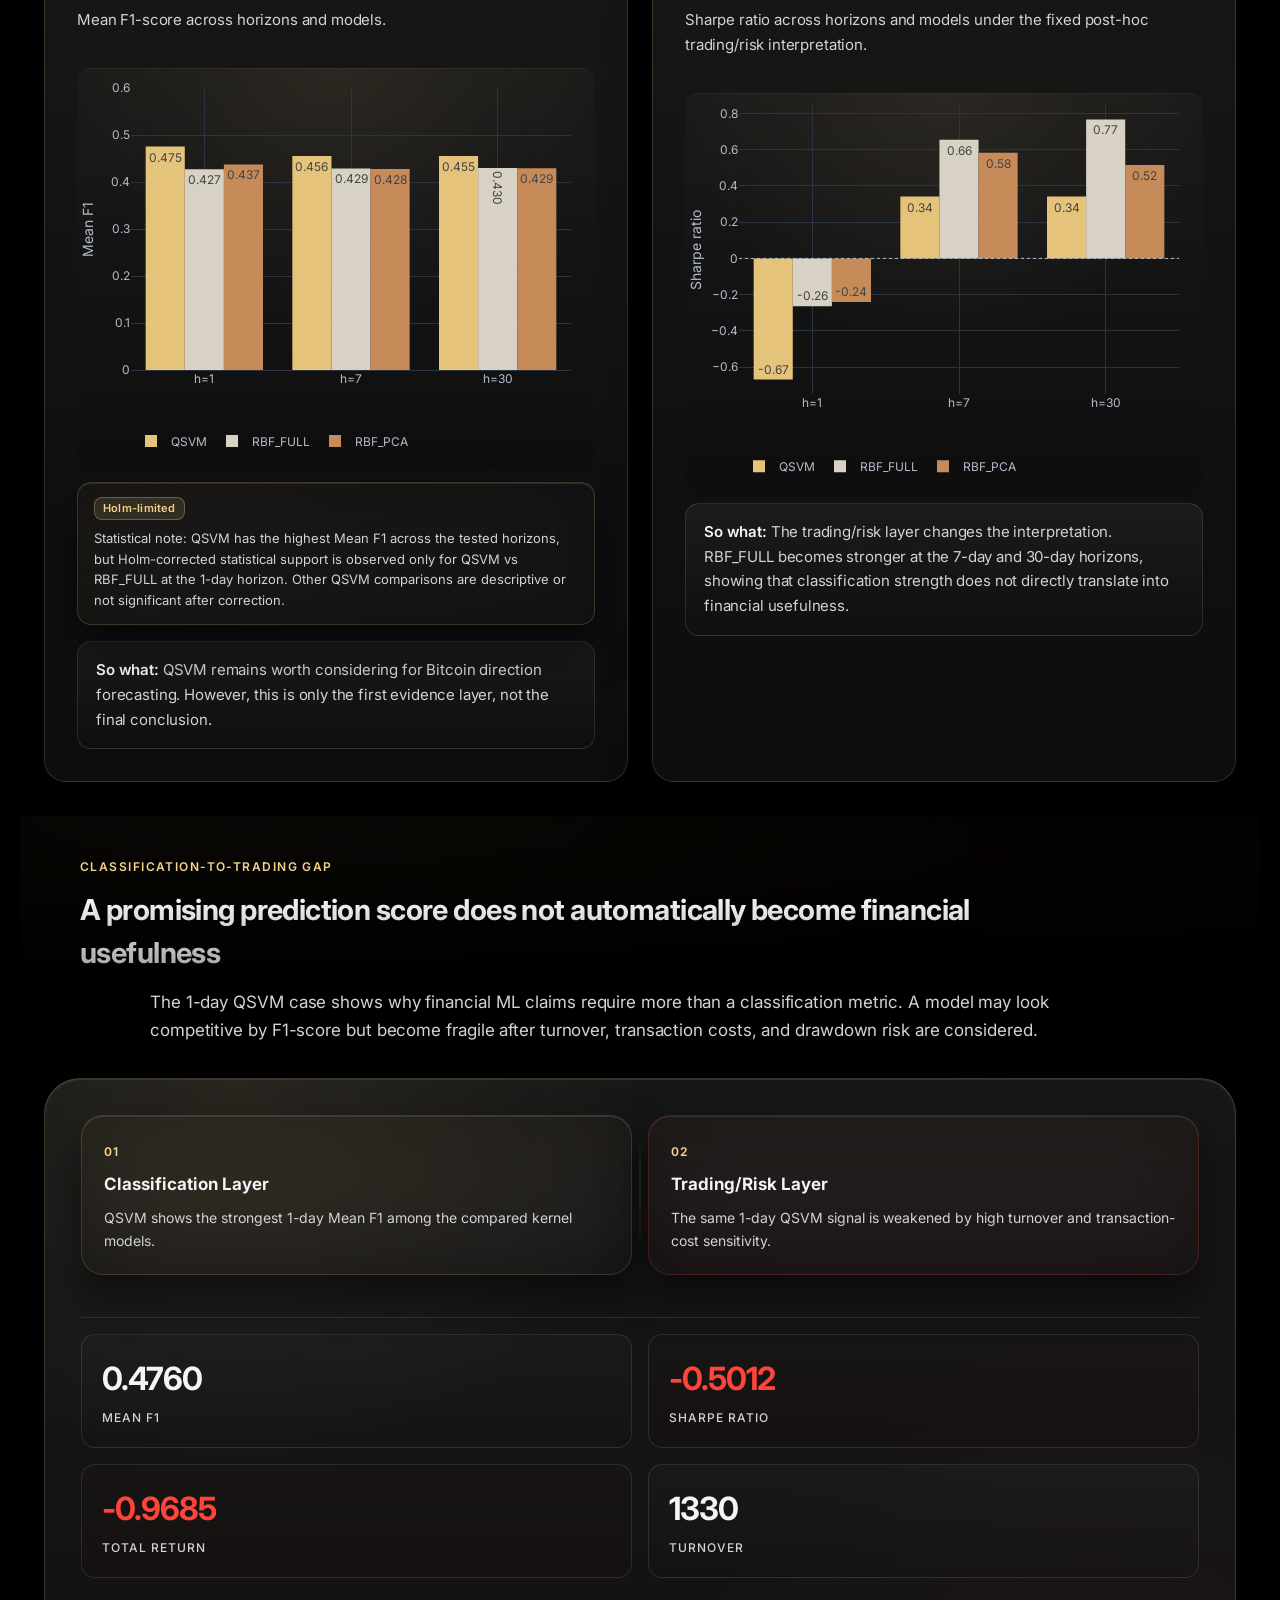
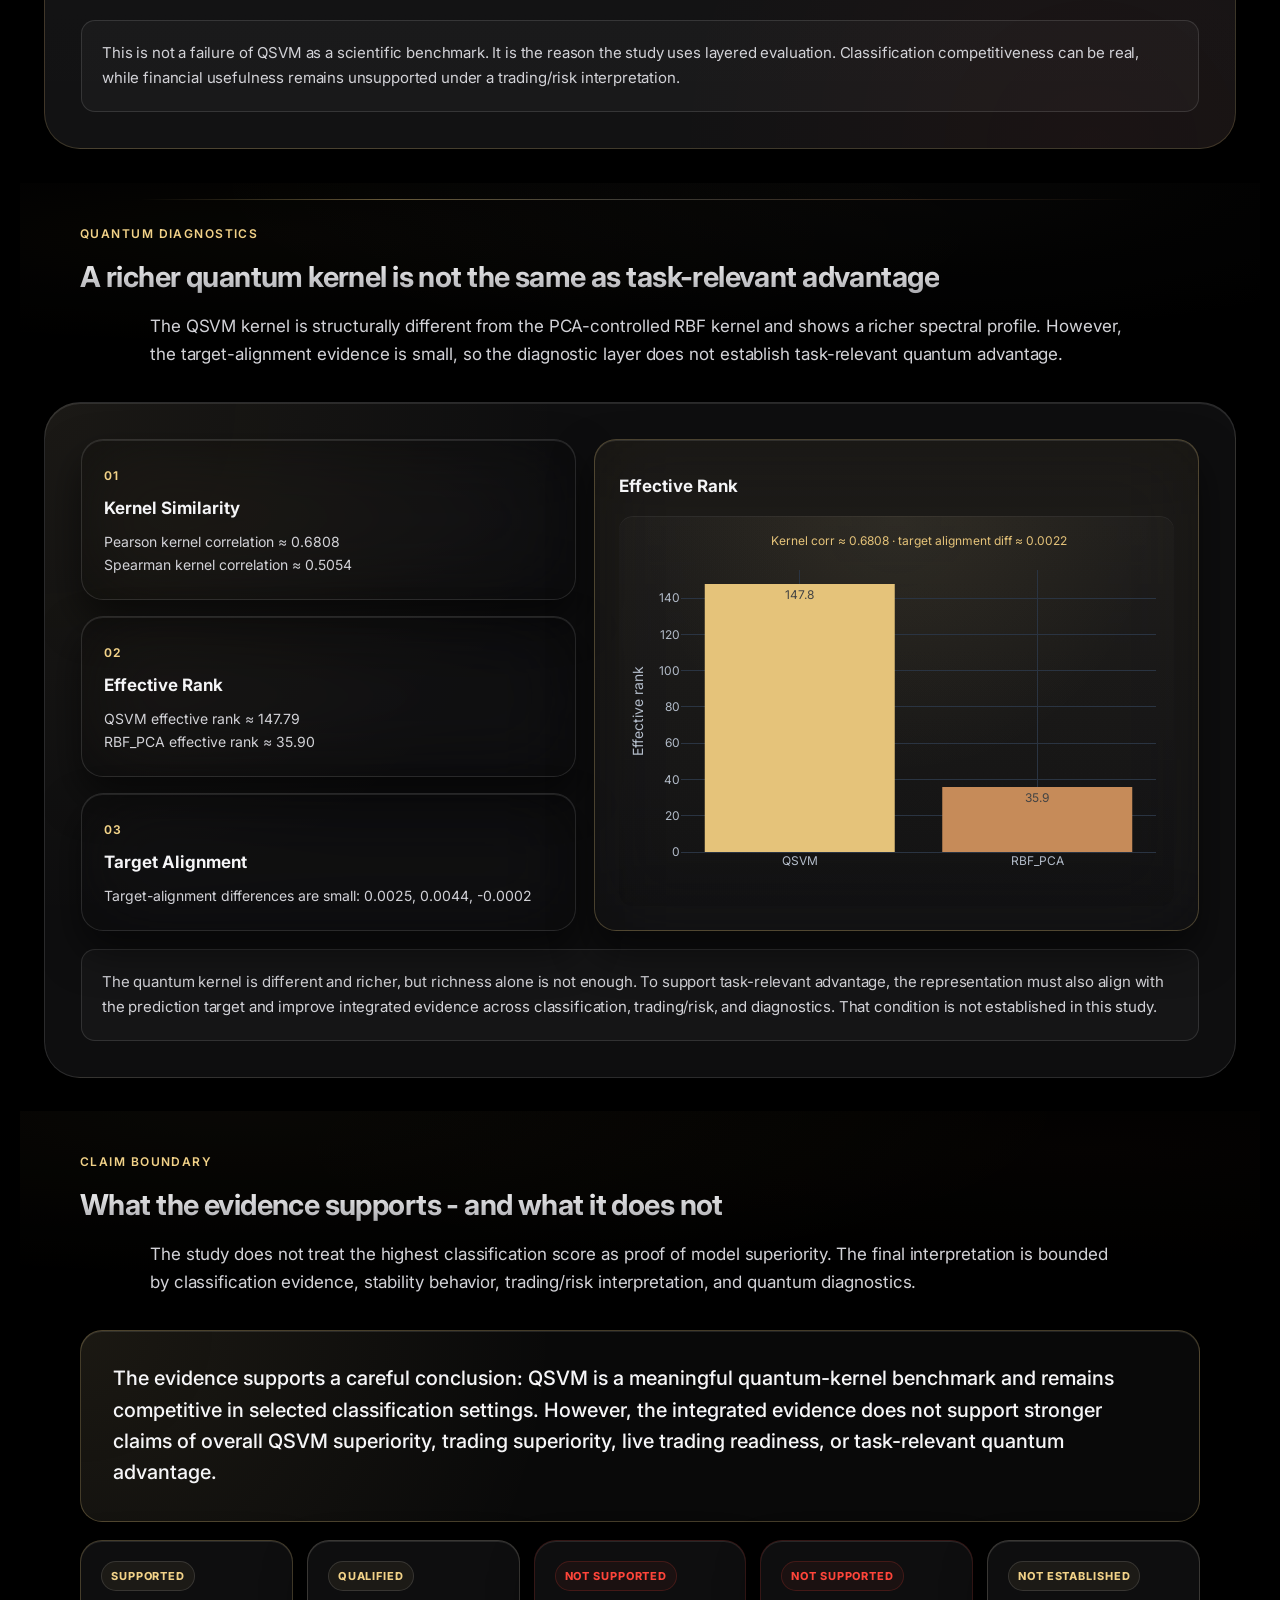
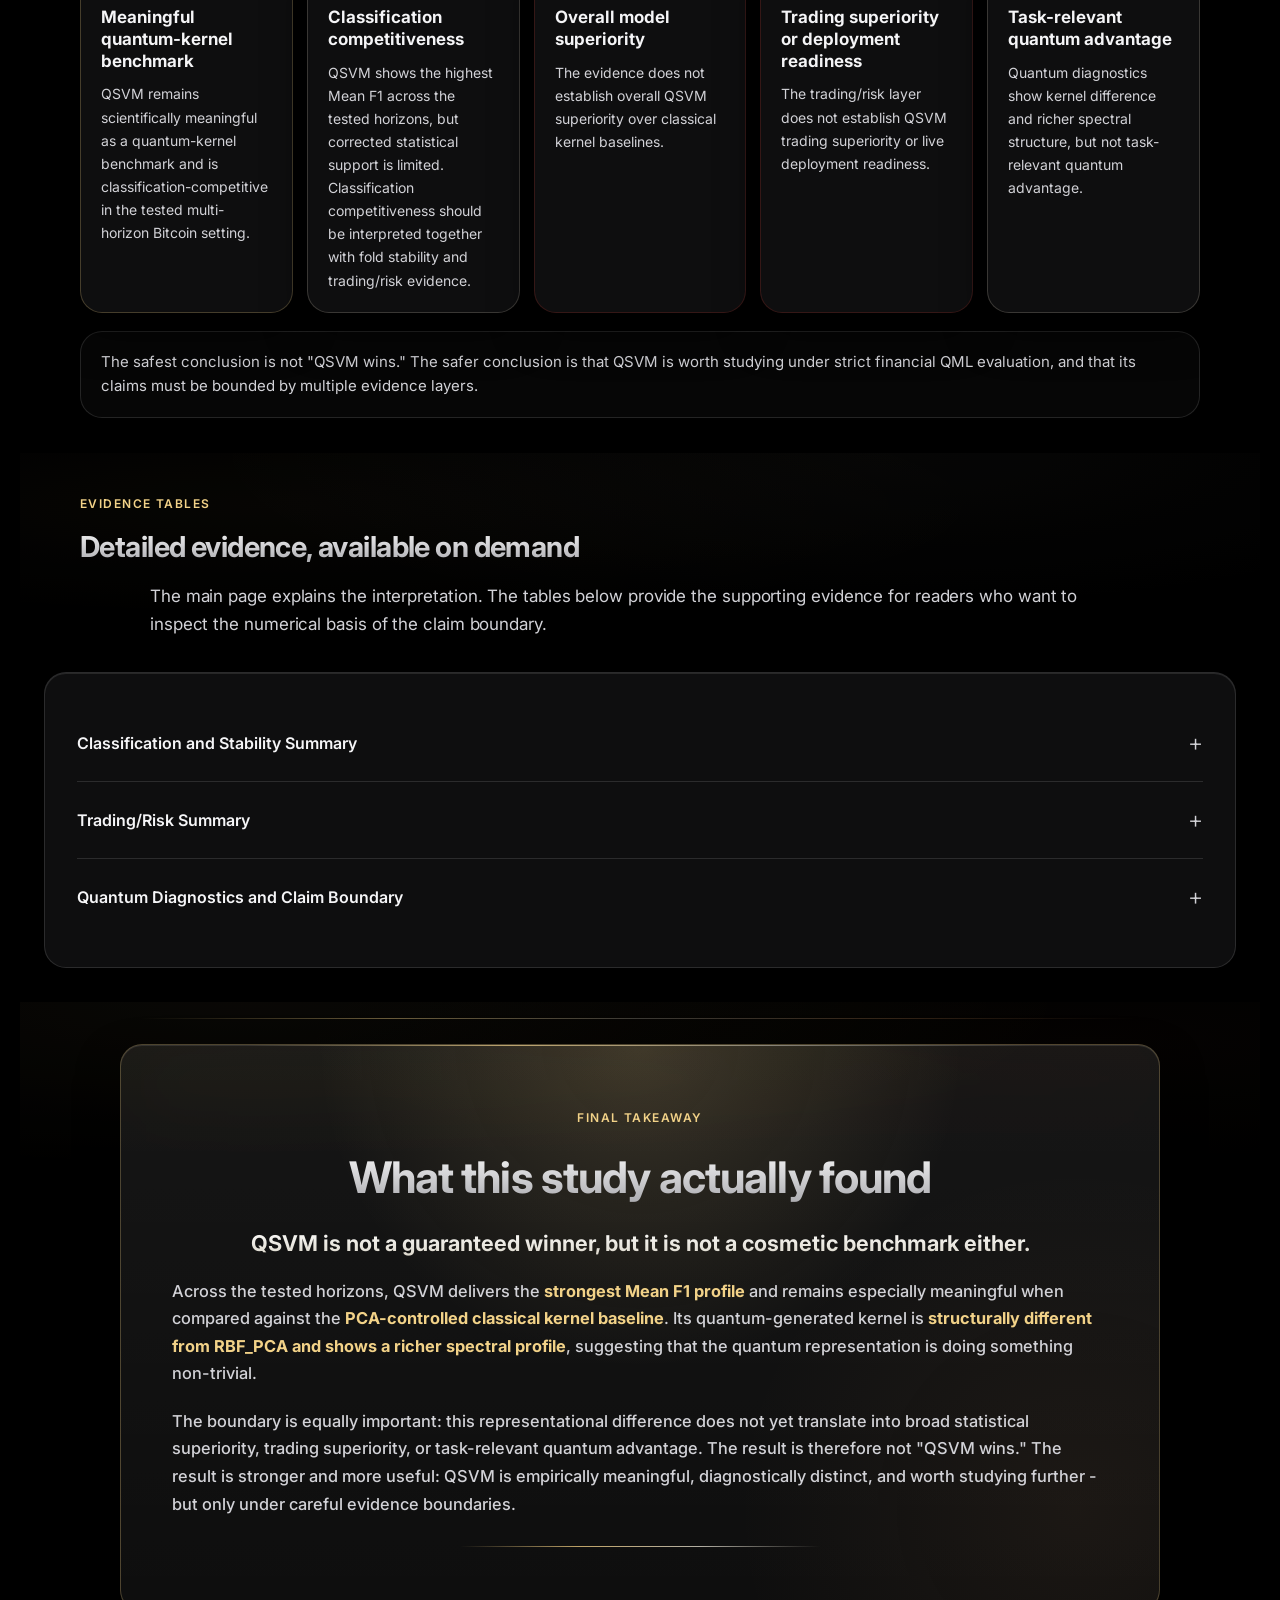
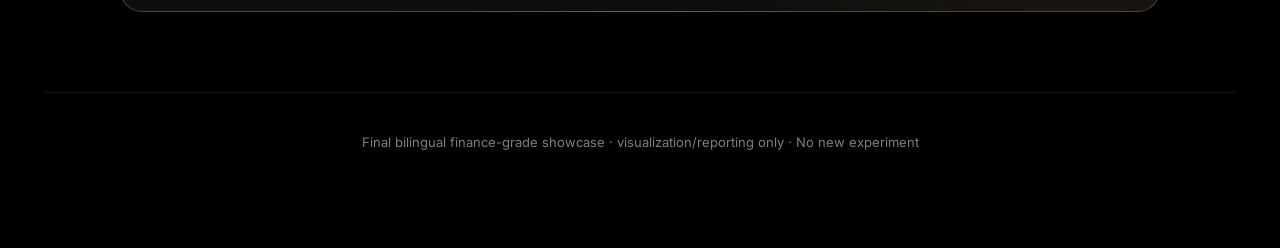
==== commit 49d373d2: "Update index.html" ====
--- a/index.html
+++ b/index.html
@@ -4,7 +4,18 @@
   <meta charset="utf-8">
   <meta name="viewport" content="width=device-width, initial-scale=1">
   <title>CJ - IS QML Bitcoin Research Showcase</title>
-  <script src="https://cdn.plot.ly/plotly-2.35.2.min.js"></script>
+  <meta name="description" content="Leakage-safe multi-horizon benchmark of QSVM and classical RBF-SVM models for Bitcoin direction forecasting, with statistical robustness, post-hoc trading/risk analysis, and quantum-kernel diagnostics.">
+  <meta name="author" content="Chonnakarn Jirapatpongthada">
+  <meta name="theme-color" content="#05070A">
+  <link rel="canonical" href="https://chonnakarn-jir.github.io/is-qml-showcase/">
+  <meta property="og:type" content="website">
+  <meta property="og:title" content="CJ - IS QML Bitcoin Research Showcase">
+  <meta property="og:description" content="Leakage-safe multi-horizon evaluation of QSVM against classical RBF-SVM baselines for Bitcoin direction forecasting.">
+  <meta property="og:url" content="https://chonnakarn-jir.github.io/is-qml-showcase/">
+  <meta name="twitter:card" content="summary">
+  <meta name="twitter:title" content="CJ - IS QML Bitcoin Research Showcase">
+  <meta name="twitter:description" content="Leakage-safe multi-horizon evaluation of QSVM and classical kernel baselines for Bitcoin direction forecasting.">
+  <script src="https://cdn.plot.ly/plotly-2.35.2.min.js" defer></script>
   <link rel="preconnect" href="https://fonts.googleapis.com">
   <link rel="preconnect" href="https://fonts.gstatic.com" crossorigin>
   <link href="https://fonts.googleapis.com/css2?family=Inter:wght@400;500;600;700;800;900&family=Prompt:wght@300;400;500;600;700&display=swap" rel="stylesheet">
@@ -21,14 +32,14 @@
       <div class="nav-links">
         <a href="#research-question" data-i18n="nav_research"></a>
         <a href="#dataset" data-i18n="nav_dataset"></a>
-        <a href="#summary" data-i18n="nav_summary"></a>
-        <a href="#dashboard" data-i18n="nav_dashboard"></a>
+        <a href="#experiment-pipeline" data-i18n="nav_method"></a>
+        <a href="#summary" data-i18n="nav_dashboard"></a>
+        <a href="#quantum-diagnostics" data-i18n="nav_quantum"></a>
         <a href="#claims" data-i18n="nav_claims"></a>
-        <a href="#appendix" data-i18n="nav_appendix"></a>
       </div>
       <div class="lang-toggle" aria-label="Language toggle">
-        <button id="btn-en" class="active" data-lang="en">EN</button>
-        <button id="btn-th" data-lang="th">TH</button>
+        <button id="btn-en" class="active" data-lang="en" type="button" aria-pressed="true">EN</button>
+        <button id="btn-th" data-lang="th" type="button" aria-pressed="false">TH</button>
       </div>
     </div>
   </nav>
@@ -98,23 +109,31 @@
 
       <div class="evidence-question-grid">
         <article class="story-card">
-          <span class="card-index">01</span>
-          <h3 data-i18n="rq_card1_title"></h3>
+          <div class="numbered-card-heading">
+            <span class="card-index">01</span>
+            <h3 data-i18n="rq_card1_title"></h3>
+          </div>
           <p data-i18n="rq_card1_text"></p>
         </article>
         <article class="story-card">
-          <span class="card-index">02</span>
-          <h3 data-i18n="rq_card2_title"></h3>
+          <div class="numbered-card-heading">
+            <span class="card-index">02</span>
+            <h3 data-i18n="rq_card2_title"></h3>
+          </div>
           <p data-i18n="rq_card2_text"></p>
         </article>
         <article class="story-card">
-          <span class="card-index">03</span>
-          <h3 data-i18n="rq_card3_title"></h3>
+          <div class="numbered-card-heading">
+            <span class="card-index">03</span>
+            <h3 data-i18n="rq_card3_title"></h3>
+          </div>
           <p data-i18n="rq_card3_text"></p>
         </article>
         <article class="story-card">
-          <span class="card-index">04</span>
-          <h3 data-i18n="rq_card4_title"></h3>
+          <div class="numbered-card-heading">
+            <span class="card-index">04</span>
+            <h3 data-i18n="rq_card4_title"></h3>
+          </div>
           <p data-i18n="rq_card4_text"></p>
         </article>
       </div>
@@ -136,39 +155,43 @@
       <div class="narrative-panel">
         <p data-i18n="btc_narrative"></p>
         <div class="story-note story-note-compact" data-i18n="btc_boundary_note"></div>
-        <div class="evidence-flow" aria-label="Evidence layer sequence">
-          <span data-i18n="flow_classification"></span>
-          <span data-i18n="flow_stability"></span>
-          <span data-i18n="flow_trading"></span>
-          <span data-i18n="flow_diagnostics"></span>
-          <span data-i18n="flow_boundary"></span>
-        </div>
+
       </div>
 
       <div class="stress-card-grid">
         <article class="story-card compact">
-          <span class="card-index">01</span>
-          <h3 data-i18n="btc_card1_title"></h3>
+          <div class="numbered-card-heading">
+            <span class="card-index">01</span>
+            <h3 data-i18n="btc_card1_title"></h3>
+          </div>
           <p data-i18n="btc_card1_text"></p>
         </article>
         <article class="story-card compact">
-          <span class="card-index">02</span>
-          <h3 data-i18n="btc_card2_title"></h3>
+          <div class="numbered-card-heading">
+            <span class="card-index">02</span>
+            <h3 data-i18n="btc_card2_title"></h3>
+          </div>
           <p data-i18n="btc_card2_text"></p>
         </article>
         <article class="story-card compact">
-          <span class="card-index">03</span>
-          <h3 data-i18n="btc_card3_title"></h3>
+          <div class="numbered-card-heading">
+            <span class="card-index">03</span>
+            <h3 data-i18n="btc_card3_title"></h3>
+          </div>
           <p data-i18n="btc_card3_text"></p>
         </article>
         <article class="story-card compact">
-          <span class="card-index">04</span>
-          <h3 data-i18n="btc_card4_title"></h3>
+          <div class="numbered-card-heading">
+            <span class="card-index">04</span>
+            <h3 data-i18n="btc_card4_title"></h3>
+          </div>
           <p data-i18n="btc_card4_text"></p>
         </article>
         <article class="story-card compact accent-card">
-          <span class="card-index">05</span>
-          <h3 data-i18n="btc_card5_title"></h3>
+          <div class="numbered-card-heading">
+            <span class="card-index">05</span>
+            <h3 data-i18n="btc_card5_title"></h3>
+          </div>
           <p data-i18n="btc_card5_text"></p>
         </article>
       </div>
@@ -289,43 +312,59 @@
 
       <div class="pipeline-grid" aria-label="Experiment pipeline stages">
         <article class="pipeline-step">
-          <span class="step-index">01</span>
-          <h3 data-i18n="pipeline_step1_title"></h3>
+          <div class="numbered-card-heading">
+            <span class="step-index">01</span>
+            <h3 data-i18n="pipeline_step1_title"></h3>
+          </div>
           <p data-i18n="pipeline_step1_text"></p>
         </article>
         <article class="pipeline-step critical">
-          <span class="step-index">02</span>
-          <h3 data-i18n="pipeline_step2_title"></h3>
+          <div class="numbered-card-heading">
+            <span class="step-index">02</span>
+            <h3 data-i18n="pipeline_step2_title"></h3>
+          </div>
           <p data-i18n="pipeline_step2_text"></p>
         </article>
         <article class="pipeline-step">
-          <span class="step-index">03</span>
-          <h3 data-i18n="pipeline_step3_title"></h3>
+          <div class="numbered-card-heading">
+            <span class="step-index">03</span>
+            <h3 data-i18n="pipeline_step3_title"></h3>
+          </div>
           <p data-i18n="pipeline_step3_text"></p>
         </article>
         <article class="pipeline-step">
-          <span class="step-index">04</span>
-          <h3 data-i18n="pipeline_step4_title"></h3>
+          <div class="numbered-card-heading">
+            <span class="step-index">04</span>
+            <h3 data-i18n="pipeline_step4_title"></h3>
+          </div>
           <p data-i18n="pipeline_step4_text"></p>
         </article>
         <article class="pipeline-step critical">
-          <span class="step-index">05</span>
-          <h3 data-i18n="pipeline_step5_title"></h3>
+          <div class="numbered-card-heading">
+            <span class="step-index">05</span>
+            <h3 data-i18n="pipeline_step5_title"></h3>
+          </div>
           <p data-i18n="pipeline_step5_text"></p>
         </article>
         <article class="pipeline-step critical">
-          <span class="step-index">06</span>
-          <h3 data-i18n="pipeline_step6_title"></h3>
+          <div class="numbered-card-heading">
+            <span class="step-index">06</span>
+            <h3 data-i18n="pipeline_step6_title"></h3>
+          </div>
           <p data-i18n="pipeline_step6_text"></p>
         </article>
         <article class="pipeline-step output-step">
-          <span class="step-index">07</span>
-          <h3 data-i18n="pipeline_step7_title"></h3>
+          <div class="numbered-card-heading">
+            <span class="step-index">07</span>
+            <h3 data-i18n="pipeline_step7_title"></h3>
+          </div>
           <p data-i18n="pipeline_step7_text"></p>
         </article>
         <article class="pipeline-step">
-          <span class="step-index">08</span>
-          <h3 data-i18n="pipeline_step8_title"></h3>
+          <div class="numbered-card-heading">
+            <span class="step-index">08</span>
+            <h3 data-i18n="pipeline_step8_title"></h3>
+          </div>
           <p data-i18n="pipeline_step8_text"></p>
         </article>
       </div>
@@ -334,6 +373,16 @@
     </div>
   </section>
 
+  <div class="technical-gateway reveal">
+    <details class="technical-deep-dive" id="technical-deep-dive">
+      <summary>
+        <span class="technical-summary-copy">
+          <span class="technical-summary-kicker" data-i18n="deep_dive_kicker"></span>
+          <strong data-i18n="deep_dive_title"></strong>
+          <span class="technical-summary-desc" data-i18n="deep_dive_intro"></span>
+        </span>
+      </summary>
+      <div class="technical-deep-dive-content">
   <section class="section story-section method-section reveal" id="model-roles">
     <div class="section-head">
       <div>
@@ -449,28 +498,38 @@
 
       <div class="qsvm-explain-grid">
         <article class="qsvm-explain-card qsvm-primary-card">
-          <span class="qsvm-card-label">01</span>
-          <h3 data-i18n="qsvm_card1_title"></h3>
+          <div class="numbered-card-heading">
+            <span class="card-index">01</span>
+            <h3 data-i18n="qsvm_card1_title"></h3>
+          </div>
           <p data-i18n="qsvm_card1_text"></p>
         </article>
         <article class="qsvm-explain-card qsvm-simulation-card">
-          <span class="qsvm-card-label">02</span>
-          <h3 data-i18n="qsvm_card2_title"></h3>
+          <div class="numbered-card-heading">
+            <span class="card-index">02</span>
+            <h3 data-i18n="qsvm_card2_title"></h3>
+          </div>
           <p data-i18n="qsvm_card2_text"></p>
         </article>
         <article class="qsvm-explain-card">
-          <span class="qsvm-card-label">03</span>
-          <h3 data-i18n="qsvm_card3_title"></h3>
+          <div class="numbered-card-heading">
+            <span class="card-index">03</span>
+            <h3 data-i18n="qsvm_card3_title"></h3>
+          </div>
           <p data-i18n="qsvm_card3_text"></p>
         </article>
         <article class="qsvm-explain-card">
-          <span class="qsvm-card-label">04</span>
-          <h3 data-i18n="qsvm_card4_title"></h3>
+          <div class="numbered-card-heading">
+            <span class="card-index">04</span>
+            <h3 data-i18n="qsvm_card4_title"></h3>
+          </div>
           <p data-i18n="qsvm_card4_text"></p>
         </article>
         <article class="qsvm-explain-card qsvm-wide-card">
-          <span class="qsvm-card-label">05</span>
-          <h3 data-i18n="qsvm_card5_title"></h3>
+          <div class="numbered-card-heading">
+            <span class="card-index">05</span>
+            <h3 data-i18n="qsvm_card5_title"></h3>
+          </div>
           <p data-i18n="qsvm_card5_text"></p>
         </article>
       </div>
@@ -495,48 +554,66 @@
 
       <div class="control-matrix">
         <article class="control-card">
-          <span class="control-index">01</span>
-          <h3 data-i18n="leak_control1_title"></h3>
+          <div class="numbered-card-heading">
+            <span class="control-index">01</span>
+            <h3 data-i18n="leak_control1_title"></h3>
+          </div>
           <p data-i18n="leak_control1_text"></p>
         </article>
         <article class="control-card critical">
-          <span class="control-index">02</span>
-          <h3 data-i18n="leak_control2_title"></h3>
+          <div class="numbered-card-heading">
+            <span class="control-index">02</span>
+            <h3 data-i18n="leak_control2_title"></h3>
+          </div>
           <p data-i18n="leak_control2_text"></p>
         </article>
         <article class="control-card critical">
-          <span class="control-index">03</span>
-          <h3 data-i18n="leak_control3_title"></h3>
+          <div class="numbered-card-heading">
+            <span class="control-index">03</span>
+            <h3 data-i18n="leak_control3_title"></h3>
+          </div>
           <p data-i18n="leak_control3_text"></p>
         </article>
         <article class="control-card critical">
-          <span class="control-index">04</span>
-          <h3 data-i18n="leak_control4_title"></h3>
+          <div class="numbered-card-heading">
+            <span class="control-index">04</span>
+            <h3 data-i18n="leak_control4_title"></h3>
+          </div>
           <p data-i18n="leak_control4_text"></p>
         </article>
         <article class="control-card critical">
-          <span class="control-index">05</span>
-          <h3 data-i18n="leak_control5_title"></h3>
+          <div class="numbered-card-heading">
+            <span class="control-index">05</span>
+            <h3 data-i18n="leak_control5_title"></h3>
+          </div>
           <p data-i18n="leak_control5_text"></p>
         </article>
         <article class="control-card output-step">
-          <span class="control-index">06</span>
-          <h3 data-i18n="leak_control6_title"></h3>
+          <div class="numbered-card-heading">
+            <span class="control-index">06</span>
+            <h3 data-i18n="leak_control6_title"></h3>
+          </div>
           <p data-i18n="leak_control6_text"></p>
         </article>
         <article class="control-card">
-          <span class="control-index">07</span>
-          <h3 data-i18n="leak_control7_title"></h3>
+          <div class="numbered-card-heading">
+            <span class="control-index">07</span>
+            <h3 data-i18n="leak_control7_title"></h3>
+          </div>
           <p data-i18n="leak_control7_text"></p>
         </article>
         <article class="control-card">
-          <span class="control-index">08</span>
-          <h3 data-i18n="leak_control8_title"></h3>
+          <div class="numbered-card-heading">
+            <span class="control-index">08</span>
+            <h3 data-i18n="leak_control8_title"></h3>
+          </div>
           <p data-i18n="leak_control8_text"></p>
         </article>
         <article class="control-card">
-          <span class="control-index">09</span>
-          <h3 data-i18n="leak_control9_title"></h3>
+          <div class="numbered-card-heading">
+            <span class="control-index">09</span>
+            <h3 data-i18n="leak_control9_title"></h3>
+          </div>
           <p data-i18n="leak_control9_text"></p>
         </article>
       </div>
@@ -621,6 +698,10 @@
     </div>
   </section>
 
+      </div>
+    </details>
+  </div>
+
   <section class="section reveal" id="summary">
     <div class="section-head">
       <div>
@@ -630,23 +711,86 @@
       <p class="section-desc" data-i18n="summary_desc"></p>
     </div>
 
-    <div class="summary-grid">
-      <div class="summary-card">
-        <h3 data-i18n="sum1_title"></h3>
-        <p data-i18n="sum1_text"></p>
-      </div>
-      <div class="summary-card">
-        <h3 data-i18n="sum2_title"></h3>
-        <p data-i18n="sum2_text"></p>
-      </div>
-      <div class="summary-card">
-        <h3 data-i18n="sum3_title"></h3>
-        <p data-i18n="sum3_text"></p>
-      </div>
-      <div class="summary-card">
-        <h3 data-i18n="sum4_title"></h3>
-        <p data-i18n="sum4_text"></p>
-      </div>
+    <div class="horizon-explorer" data-horizon-explorer>
+      <div class="horizon-explorer-header">
+        <div class="horizon-explorer-copy">
+          <div class="horizon-explorer-kicker" data-i18n="hx_kicker"></div>
+          <h3 data-i18n="hx_title"></h3>
+          <p data-i18n="hx_intro"></p>
+        </div>
+        <div class="horizon-tabs" role="tablist" aria-label="Forecast horizon explorer">
+          <button id="hx-tab-1" class="horizon-tab is-active" type="button" role="tab" aria-selected="true" aria-controls="horizon-explorer-panel" tabindex="0" data-hx-horizon="1">
+            <span data-i18n="hx_tab_1"></span>
+          </button>
+          <button id="hx-tab-7" class="horizon-tab" type="button" role="tab" aria-selected="false" aria-controls="horizon-explorer-panel" tabindex="-1" data-hx-horizon="7">
+            <span data-i18n="hx_tab_7"></span>
+          </button>
+          <button id="hx-tab-30" class="horizon-tab" type="button" role="tab" aria-selected="false" aria-controls="horizon-explorer-panel" tabindex="-1" data-hx-horizon="30">
+            <span data-i18n="hx_tab_30"></span>
+          </button>
+        </div>
+      </div>
+
+      <div id="horizon-explorer-panel" class="horizon-explorer-stage" role="tabpanel" aria-labelledby="hx-tab-1" aria-live="polite" aria-atomic="true">
+        <div class="horizon-explorer-lead">
+          <div class="horizon-context-line">
+            <span class="horizon-context-pill" data-hx-horizon-label>1 day</span>
+            <span class="horizon-context-role" data-i18n="hx_context_role"></span>
+          </div>
+          <h3 class="horizon-claim" data-hx-claim></h3>
+          <p class="horizon-claim-detail" data-hx-summary></p>
+        </div>
+
+        <div class="evidence-stepper" data-evidence-stepper>
+          <div class="evidence-stepper-topline">
+            <div>
+              <div class="evidence-stepper-kicker" data-stepper-kicker></div>
+              <div class="evidence-stepper-progress-text" data-stepper-progress-text></div>
+            </div>
+            <div class="evidence-stepper-shortcut" data-stepper-shortcut></div>
+          </div>
+
+          <div class="evidence-stepper-rail" role="tablist" aria-label="Evidence logic">
+            <div class="evidence-stepper-track" aria-hidden="true"><span data-stepper-track-fill></span></div>
+            <button id="evidence-tab-classification" class="evidence-step is-active" type="button" role="tab" aria-selected="true" aria-controls="evidence-stepper-panel" tabindex="0" data-evidence-step="classification">
+              <span class="evidence-step-number">01</span><span data-i18n="flow_classification"></span>
+            </button>
+            <button id="evidence-tab-stability" class="evidence-step" type="button" role="tab" aria-selected="false" aria-controls="evidence-stepper-panel" tabindex="-1" data-evidence-step="stability">
+              <span class="evidence-step-number">02</span><span data-i18n="flow_stability"></span>
+            </button>
+            <button id="evidence-tab-trading" class="evidence-step" type="button" role="tab" aria-selected="false" aria-controls="evidence-stepper-panel" tabindex="-1" data-evidence-step="trading">
+              <span class="evidence-step-number">03</span><span data-i18n="flow_trading"></span>
+            </button>
+            <button id="evidence-tab-diagnostics" class="evidence-step" type="button" role="tab" aria-selected="false" aria-controls="evidence-stepper-panel" tabindex="-1" data-evidence-step="diagnostics">
+              <span class="evidence-step-number">04</span><span data-i18n="flow_diagnostics"></span>
+            </button>
+            <button id="evidence-tab-claim" class="evidence-step" type="button" role="tab" aria-selected="false" aria-controls="evidence-stepper-panel" tabindex="-1" data-evidence-step="claim">
+              <span class="evidence-step-number">05</span><span data-i18n="flow_boundary"></span>
+            </button>
+          </div>
+
+          <div id="evidence-stepper-panel" class="evidence-stepper-stage" data-evidence-stepper-stage role="tabpanel" aria-labelledby="evidence-tab-classification" aria-live="polite" aria-atomic="true">
+            <div class="evidence-stepper-copy">
+              <div class="evidence-stepper-layer" data-step-layer></div>
+              <h4 data-step-title></h4>
+              <p data-step-note></p>
+            </div>
+            <div class="evidence-stepper-viz" data-step-viz></div>
+          </div>
+
+          <div class="evidence-stepper-controls">
+            <button type="button" class="evidence-stepper-nav-button" data-step-prev aria-label="Previous evidence layer">← <span data-step-prev-label></span></button>
+            <div class="evidence-stepper-dots" aria-hidden="true" data-step-dots></div>
+            <button type="button" class="evidence-stepper-nav-button" data-step-next aria-label="Next evidence layer"><span data-step-next-label></span> →</button>
+          </div>
+        </div>
+      </div>
+    </div>
+
+    <div class="summary-card summary-integrated-card horizon-integrated-card">
+      <div class="summary-integrated-label" data-i18n="summary_integrated_label"></div>
+      <h3 data-i18n="sum4_title"></h3>
+      <p data-i18n="sum4_text"></p>
     </div>
   </section>
 
@@ -691,32 +835,36 @@
     <div class="gap-frame">
       <div class="gap-contrast-grid">
         <article class="gap-contrast-card">
-          <span class="card-index">01</span>
-          <h3 data-i18n="gap_classification_label"></h3>
+          <div class="numbered-card-heading">
+            <span class="card-index">01</span>
+            <h3 data-i18n="gap_classification_label"></h3>
+          </div>
           <p data-i18n="gap_classification_text"></p>
         </article>
         <article class="gap-contrast-card risk-card">
-          <span class="card-index">02</span>
-          <h3 data-i18n="gap_trading_label"></h3>
+          <div class="numbered-card-heading">
+            <span class="card-index">02</span>
+            <h3 data-i18n="gap_trading_label"></h3>
+          </div>
           <p data-i18n="gap_trading_text"></p>
         </article>
       </div>
 
       <div class="metric-row gap-metrics">
         <div class="metric">
-          <div class="metric-value">0.4754</div>
+          <div class="metric-value">0.4760</div>
           <div class="metric-label" data-i18n="metric_f1"></div>
         </div>
         <div class="metric risk-metric">
-          <div class="metric-value">-0.6691</div>
+          <div class="metric-value">-0.5012</div>
           <div class="metric-label" data-i18n="metric_sharpe"></div>
         </div>
         <div class="metric risk-metric">
-          <div class="metric-value">-0.9412</div>
+          <div class="metric-value">-0.9685</div>
           <div class="metric-label" data-i18n="metric_return"></div>
         </div>
         <div class="metric">
-          <div class="metric-value">1315</div>
+          <div class="metric-value">1330</div>
           <div class="metric-label" data-i18n="metric_turnover"></div>
         </div>
       </div>
@@ -738,20 +886,26 @@
       <div class="diagnostic-layout">
         <div class="diagnostic-card-grid">
           <article class="diagnostic-card">
-            <span class="card-index">01</span>
-            <h3 data-i18n="diag_kernel_label"></h3>
+            <div class="numbered-card-heading">
+              <span class="card-index">01</span>
+              <h3 data-i18n="diag_kernel_label"></h3>
+            </div>
             <p data-i18n="diag_kernel_pearson"></p>
             <p data-i18n="diag_kernel_spearman"></p>
           </article>
           <article class="diagnostic-card">
-            <span class="card-index">02</span>
-            <h3 data-i18n="diag_rank_label"></h3>
+            <div class="numbered-card-heading">
+              <span class="card-index">02</span>
+              <h3 data-i18n="diag_rank_label"></h3>
+            </div>
             <p data-i18n="diag_rank_qsvm"></p>
             <p data-i18n="diag_rank_rbf"></p>
           </article>
           <article class="diagnostic-card">
-            <span class="card-index">03</span>
-            <h3 data-i18n="diag_alignment_label"></h3>
+            <div class="numbered-card-heading">
+              <span class="card-index">03</span>
+              <h3 data-i18n="diag_alignment_label"></h3>
+            </div>
             <p data-i18n="diag_alignment_text"></p>
           </article>
         </div>
@@ -855,7 +1009,7 @@
   </section>
 
   <div class="footer">
-    <span data-i18n="footer"></span> · Generated UTC: 2026-05-28T11:39:56.476827+00:00
+    <span data-i18n="footer"></span>
   </div>
 </main>
 <button class="back-to-top" type="button" aria-label="Back to top">↑</button>
--- a/assets/css/style.css
+++ b/assets/css/style.css
@@ -430,7 +430,8 @@
   background: rgba(44, 44, 46, 0.62);
 }
 
-.kpi-number { color: var(--accent); font-size: clamp(36px, 4vw, 48px); font-weight: 700; line-height: 1; margin-bottom: 12px; letter-spacing: -0.03em; }
+.kpi-number { color: var(--text); font-size: clamp(36px, 4vw, 48px); font-weight: 700; line-height: 1; margin-bottom: 12px; letter-spacing: -0.03em; }
+.kpi:last-child .kpi-number { color: var(--accent); } /* ไฮไลท์เลข 0 ตัวสุดท้าย */
 .kpi-label { font-weight: 600; font-size: 14px; color: var(--text-muted); }
 .kpi p { color: var(--text-muted); font-size: 12px; margin: 8px 0 0; opacity: 0.6; }
 
@@ -596,7 +597,7 @@
   opacity: 0.7;
 }
 
-.summary-card h3 { margin: 0 0 12px; color: var(--accent); font-size: 18px; font-weight: 600; letter-spacing: -0.02em; }
+.summary-card h3 { margin: 0 0 12px; font-size: 18px; font-weight: 600; letter-spacing: -0.02em; }
 .summary-card p { color: var(--text-muted); margin: 0; font-size: 15px; line-height: 1.6; }
 .panel h3, .metric-board h3 {
   margin: 0 0 10px;
@@ -878,24 +879,6 @@
   text-transform: uppercase;
 }
 
-.numbered-card-heading {
-  display: grid;
-  grid-template-columns: auto minmax(0, 1fr);
-  align-items: baseline;
-  column-gap: 10px;
-  margin-bottom: 10px;
-}
-
-.numbered-card-heading .card-index,
-.numbered-card-heading .step-index {
-  line-height: 1.28;
-}
-
-.numbered-card-heading h3 {
-  margin: 0 !important;
-  color: var(--accent) !important;
-}
-
 .main-question p {
   max-width: 980px;
   margin: 12px 0 0;
@@ -984,7 +967,7 @@
   gap: 10px;
 }
 
-.evidence-flow-link {
+.evidence-flow span {
   display: inline-flex;
   align-items: center;
   min-height: 34px;
@@ -995,35 +978,13 @@
   border-radius: 999px;
   font-size: 13px;
   font-weight: 650;
-  text-decoration: none;
-  transition: border-color 180ms ease, color 180ms ease, background-color 180ms ease, transform 180ms ease, box-shadow 180ms ease;
-}
-
-.evidence-flow-link:hover,
-.evidence-flow-link:focus-visible {
-  color: var(--text-strong);
-  border-color: rgba(234, 194, 104, 0.55);
-  background: rgba(234, 194, 104, 0.1);
-  box-shadow: 0 0 0 1px rgba(234, 194, 104, 0.18) inset;
-  transform: translateY(-1px);
-  outline: none;
-}
-
-.evidence-flow-link:not(:last-child)::after {
+}
+
+.evidence-flow span:not(:last-child)::after {
   content: ">";
   margin-left: 10px;
   color: var(--accent);
   opacity: 0.75;
-}
-
-@media (prefers-reduced-motion: reduce) {
-  .evidence-flow-link {
-    transition: none;
-  }
-  .evidence-flow-link:hover,
-  .evidence-flow-link:focus-visible {
-    transform: none;
-  }
 }
 
 .stress-card-grid {
@@ -1711,6 +1672,144 @@
     linear-gradient(90deg, rgba(229, 195, 122, 0.04), rgba(215, 210, 196, 0.018), rgba(198, 139, 89, 0.03)),
     rgba(0, 0, 0, 0.22);
   font-size: 12.5px;
+}
+
+
+
+/* --- QSVM Auto-Loop Fidelity Kernel Explainer --- */
+.qsvm-loop-panel {
+  width: min(100%, 1040px);
+  margin: 2px auto 0;
+  padding: clamp(16px, 2vw, 22px);
+  border: 1px solid rgba(242, 210, 136, 0.22);
+  border-radius: var(--radius-lg);
+  background:
+    radial-gradient(circle at 50% 42%, rgba(242, 210, 136, 0.075), transparent 34%),
+    linear-gradient(180deg, rgba(255, 255, 255, 0.036), rgba(255, 255, 255, 0.014)),
+    rgba(0, 0, 0, 0.30);
+  box-shadow: var(--shadow-base), var(--inner-light), 0 0 42px rgba(242, 210, 136, 0.06);
+  overflow: hidden;
+}
+
+.qsvm-loop-head {
+  display: grid;
+  grid-template-columns: minmax(0, 0.8fr) minmax(280px, 1.2fr);
+  gap: 18px 28px;
+  align-items: end;
+  padding: 2px 2px 16px;
+  border-bottom: 1px solid rgba(255, 255, 255, 0.075);
+}
+
+.qsvm-loop-head h3 {
+  margin: 8px 0 0;
+  color: var(--text);
+  font-size: clamp(18px, 2vw, 23px);
+  font-weight: 680;
+  letter-spacing: -0.02em;
+}
+
+.qsvm-loop-head p {
+  margin: 0;
+  color: var(--text-muted);
+  font-size: 12.5px;
+  line-height: 1.58;
+  text-align: right;
+}
+
+.qsvm-loop-badge {
+  display: inline-flex;
+  align-items: center;
+  min-height: 26px;
+  padding: 5px 10px;
+  color: var(--qsvm-gold);
+  border: 1px solid rgba(242, 210, 136, 0.26);
+  border-radius: 999px;
+  background: rgba(242, 210, 136, 0.055);
+  font-size: 10px;
+  font-weight: 750;
+  letter-spacing: 0.1em;
+  text-transform: uppercase;
+}
+
+.qsvm-loop-stage-wrap {
+  position: relative;
+  margin-top: 14px;
+  border-radius: calc(var(--radius-md) - 3px);
+  overflow: hidden;
+  background:
+    radial-gradient(circle at 50% 44%, rgba(229, 195, 122, 0.07), transparent 31%),
+    radial-gradient(circle at 72% 57%, rgba(215, 210, 196, 0.045), transparent 28%),
+    rgba(0, 0, 0, 0.22);
+  border: 1px solid rgba(255, 255, 255, 0.06);
+}
+
+#qsvm-loop-stage {
+  width: 100%;
+  aspect-ratio: 16 / 9;
+  line-height: 0;
+}
+
+#qsvm-loop-stage svg {
+  display: block;
+  width: 100%;
+  height: 100%;
+}
+
+.qsvm-map-disclosure {
+  width: min(100%, 980px);
+  margin: 0 auto;
+  border: 1px solid rgba(255, 255, 255, 0.08);
+  border-radius: var(--radius-md);
+  background: rgba(255, 255, 255, 0.018);
+  overflow: hidden;
+}
+
+.qsvm-map-disclosure summary {
+  list-style: none;
+  cursor: pointer;
+  position: relative;
+  padding: 14px 46px 14px 18px;
+  color: var(--text-muted);
+  font-size: 12.5px;
+  font-weight: 600;
+  letter-spacing: 0.01em;
+  transition: color 180ms ease, background 180ms ease;
+}
+
+.qsvm-map-disclosure summary::-webkit-details-marker { display: none; }
+
+.qsvm-map-disclosure summary::after {
+  content: "+";
+  position: absolute;
+  right: 18px;
+  top: 50%;
+  transform: translateY(-50%);
+  color: var(--qsvm-gold);
+  font-size: 18px;
+  font-weight: 400;
+}
+
+.qsvm-map-disclosure[open] summary::after { content: "–"; }
+
+.qsvm-map-disclosure summary:hover {
+  color: var(--text);
+  background: rgba(242, 210, 136, 0.035);
+}
+
+.qsvm-map-panel--nested {
+  margin: 0 12px 12px;
+  border-radius: calc(var(--radius-md) - 2px);
+}
+
+@media (max-width: 760px) {
+  .qsvm-loop-panel { padding: 12px; }
+  .qsvm-loop-head { grid-template-columns: 1fr; align-items: start; gap: 10px; }
+  .qsvm-loop-head p { text-align: left; }
+  .qsvm-loop-stage-wrap { margin-top: 10px; }
+}
+
+@media (prefers-reduced-motion: reduce) {
+  .qsvm-loop-panel, .qsvm-loop-stage-wrap { scroll-behavior: auto; }
 }
 
 /* --- Metric Boards --- */
@@ -2502,1522 +2601,3 @@
     border-top-color: #dddddd !important;
   }
 }
-
-/* E9 result-table alignment: preserve site theme; only fit the integrated evidence table on desktop. */
-.table-fit-integrated {
-  overflow-x: hidden;
-}
-
-.table-fit-integrated table {
-  width: 100%;
-  table-layout: fixed;
-  font-size: clamp(11px, 0.78vw, 13px);
-}
-
-.table-fit-integrated th,
-.table-fit-integrated td {
-  white-space: normal;
-  overflow-wrap: anywhere;
-  word-break: normal;
-  vertical-align: top;
-  padding: 14px 11px;
-  line-height: 1.45;
-}
-
-.table-fit-integrated .col-horizon { width: 8%; }
-.table-fit-integrated .col-bestf1 { width: 11%; }
-.table-fit-integrated .col-stat { width: 16%; }
-.table-fit-integrated .col-sharpe { width: 16%; }
-.table-fit-integrated .col-trading { width: 16%; }
-.table-fit-integrated .col-diagnostic { width: 17%; }
-.table-fit-integrated .col-supported { width: 16%; }
-
-@media (max-width: 760px) {
-  .table-fit-integrated {
-    overflow-x: auto;
-  }
-  .table-fit-integrated table {
-    min-width: 820px;
-    table-layout: auto;
-    font-size: 12px;
-  }
-}
-
-
-/* --- V2.2 Information Architecture: progressive technical disclosure --- */
-.technical-gateway {
-  position: relative;
-  margin-top: 38px;
-}
-
-.technical-deep-dive {
-  border: 1px solid var(--line);
-  border-radius: var(--radius-lg);
-  padding: 0;
-  overflow: hidden;
-  background:
-    radial-gradient(circle at 12% 0%, rgba(242, 210, 136, 0.055), transparent 34%),
-    linear-gradient(180deg, rgba(255, 255, 255, 0.038), rgba(255, 255, 255, 0.018));
-  transition: border-color 0.25s ease, box-shadow 0.25s ease, background-color 0.25s ease;
-}
-
-.technical-deep-dive:hover,
-.technical-deep-dive[open] {
-  border-color: var(--accent-line);
-  box-shadow: var(--accent-glow);
-}
-
-.technical-deep-dive > summary {
-  padding: 24px 28px;
-  align-items: center;
-  gap: 22px;
-}
-
-.technical-deep-dive > summary::after {
-  flex: 0 0 auto;
-  font-size: 28px;
-}
-
-.technical-deep-dive[open] > summary {
-  border-bottom: 1px solid var(--line);
-  background: rgba(255, 255, 255, 0.018);
-}
-
-.technical-summary-copy {
-  min-width: 0;
-  display: grid;
-  gap: 6px;
-  text-align: left;
-}
-
-.technical-summary-kicker {
-  color: var(--accent);
-  font-size: 11px;
-  font-weight: 600;
-  letter-spacing: 0.12em;
-  text-transform: uppercase;
-}
-
-.technical-summary-copy strong {
-  color: var(--text);
-  font-size: clamp(17px, 1.5vw, 20px);
-  line-height: 1.35;
-  letter-spacing: -0.01em;
-}
-
-.technical-summary-desc {
-  max-width: 920px;
-  color: var(--text-muted);
-  font-size: 14px;
-  font-weight: 400;
-  line-height: 1.6;
-}
-
-.technical-deep-dive-content {
-  padding: 0 clamp(18px, 2.8vw, 30px) 18px;
-}
-
-.technical-deep-dive-content > .section {
-  margin-top: 58px;
-}
-
-.technical-deep-dive-content > .section:first-child {
-  margin-top: 42px;
-}
-
-.technical-deep-dive-content > .section:last-child {
-  margin-bottom: 26px;
-}
-
-@media (max-width: 600px) {
-  .technical-deep-dive > summary {
-    padding: 20px;
-    gap: 14px;
-  }
-  .technical-summary-desc {
-    font-size: 13px;
-  }
-  .technical-deep-dive-content {
-    padding: 0 4px 10px;
-  }
-}
-
-/* =========================================================
-   V2.2.4 — Numbered Heading Consistency + Key Findings Layout
-   Scope: visual hierarchy only; theme, effects, and research data unchanged.
-   ========================================================= */
-
-/* Keep the existing title size in each component, but enlarge the sequence
-   number to exactly the same size and keep both on a single gold heading line. */
-.numbered-card-heading {
-  --numbered-heading-size: 17px;
-  align-items: baseline;
-  column-gap: 10px;
-}
-
-.story-card .numbered-card-heading {
-  --numbered-heading-size: 18px;
-}
-
-.qsvm-explain-card .numbered-card-heading {
-  --numbered-heading-size: 15px;
-}
-
-.pipeline-step .numbered-card-heading,
-.control-card .numbered-card-heading,
-.gap-contrast-card .numbered-card-heading,
-.diagnostic-card .numbered-card-heading {
-  --numbered-heading-size: 17px;
-}
-
-.numbered-card-heading .card-index,
-.numbered-card-heading .step-index,
-.numbered-card-heading .control-index,
-.numbered-card-heading h3 {
-  font-size: var(--numbered-heading-size) !important;
-  line-height: 1.28;
-}
-
-.numbered-card-heading .card-index,
-.numbered-card-heading .step-index,
-.numbered-card-heading .control-index {
-  color: var(--accent);
-  font-weight: 700;
-  letter-spacing: 0.06em;
-  text-transform: none;
-}
-
-.numbered-card-heading h3 {
-  color: var(--accent) !important;
-  margin: 0 !important;
-}
-
-/* The QSVM explanation cards now use the same publication-facing numbered
-   heading system instead of a separate pill-number treatment. */
-.qsvm-explain-card .numbered-card-heading {
-  margin-bottom: 8px;
-}
-
-/* Key findings: three horizon-specific findings first, then one integrated
-   conclusion spanning the full row. */
-.summary-grid {
-  grid-template-columns: repeat(3, minmax(0, 1fr));
-  align-items: stretch;
-}
-
-.summary-integrated-card {
-  grid-column: 1 / -1;
-  min-height: 0;
-  border-color: var(--accent-line);
-  background:
-    linear-gradient(180deg, rgba(242, 210, 136, 0.065), rgba(255, 255, 255, 0.022)),
-    var(--surface);
-}
-
-.summary-integrated-label {
-  margin-bottom: 10px;
-  color: var(--accent);
-  font-size: 11px;
-  font-weight: 700;
-  letter-spacing: 0.12em;
-  text-transform: uppercase;
-}
-
-.summary-integrated-card h3 {
-  max-width: 980px;
-  font-size: clamp(19px, 1.65vw, 22px);
-}
-
-.summary-integrated-card p {
-  max-width: 1120px;
-}
-
-@media (max-width: 1024px) {
-  .summary-grid {
-    grid-template-columns: repeat(2, minmax(0, 1fr));
-  }
-
-  .summary-grid > .summary-card:nth-child(3),
-  .summary-integrated-card {
-    grid-column: 1 / -1;
-  }
-}
-
-@media (max-width: 600px) {
-  .summary-grid {
-    grid-template-columns: 1fr;
-  }
-
-  .summary-grid > .summary-card:nth-child(3),
-  .summary-integrated-card {
-    grid-column: auto;
-  }
-
-  .numbered-card-heading {
-    column-gap: 8px;
-  }
-}
-
-
-/* =========================================================
-   V2.2.5 — Premium Layout Prototype
-   Scope: composition, spacing, and chart-label consistency only.
-   Theme, effects, copy, research values, and claim boundaries unchanged.
-   ========================================================= */
-
-/* A quieter editorial rhythm: numbered headings share one alignment grid.
-   Body copy begins under the title rather than under the sequence number. */
-.stress-card-grid .numbered-card-heading,
-.pipeline-step .numbered-card-heading,
-.qsvm-explain-card .numbered-card-heading,
-.control-card .numbered-card-heading {
-  grid-template-columns: 2.35ch minmax(0, 1fr);
-  column-gap: 12px;
-  align-items: baseline;
-}
-
-.stress-card-grid .story-card > p,
-.pipeline-step > p,
-.qsvm-explain-card > p,
-.control-card > p {
-  margin-left: calc(2.35ch + 12px);
-  max-width: 46rem;
-}
-
-.stress-card-grid .numbered-card-heading h3,
-.pipeline-step .numbered-card-heading h3,
-.qsvm-explain-card .numbered-card-heading h3,
-.control-card .numbered-card-heading h3 {
-  text-align: left;
-  text-wrap: balance;
-}
-
-/* --- Bitcoin stress-test cards: full-width 3 + 2 bento composition --- */
-.stress-layout {
-  grid-template-columns: 1fr;
-  gap: 18px;
-}
-
-.narrative-panel {
-  padding: clamp(24px, 2.7vw, 32px);
-  gap: 22px;
-}
-
-.stress-card-grid {
-  grid-template-columns: repeat(6, minmax(0, 1fr));
-  gap: 16px;
-}
-
-.stress-card-grid .story-card {
-  grid-column: span 2;
-  min-height: 190px;
-  padding: clamp(22px, 2.2vw, 28px);
-}
-
-.stress-card-grid .story-card:nth-child(4),
-.stress-card-grid .story-card:nth-child(5),
-.stress-card-grid .accent-card {
-  grid-column: span 3;
-  min-height: 180px;
-}
-
-/* --- Experiment pipeline: two wide columns improve scanning and line length --- */
-.pipeline-grid {
-  grid-template-columns: repeat(2, minmax(0, 1fr));
-  gap: 16px;
-}
-
-.pipeline-step {
-  min-height: 205px;
-  padding: clamp(22px, 2.25vw, 28px);
-}
-
-.pipeline-step > p {
-  line-height: 1.68;
-}
-
-/* --- QSVM explanation: three overview cards + two wider interpretation cards --- */
-.qsvm-explain-grid {
-  grid-template-columns: repeat(6, minmax(0, 1fr));
-  gap: 14px;
-  max-width: 1040px;
-}
-
-.qsvm-explain-card {
-  grid-column: span 2;
-  min-height: 170px;
-  padding: 20px;
-}
-
-.qsvm-explain-card:nth-child(4),
-.qsvm-wide-card {
-  grid-column: span 3;
-  min-height: 190px;
-}
-
-/* --- Leakage controls: keep the balanced 3 × 3 matrix, refine typography --- */
-.control-matrix {
-  grid-template-columns: repeat(3, minmax(0, 1fr));
-  gap: 16px;
-}
-
-.control-card {
-  min-height: 190px;
-  padding: 24px;
-}
-
-.control-card > p {
-  line-height: 1.68;
-}
-
-/* Cards should feel intentionally spacious rather than vertically stretched. */
-.stress-card-grid .story-card p,
-.pipeline-step p,
-.qsvm-explain-card p,
-.control-card p {
-  text-wrap: pretty;
-}
-
-/* --- Desktop / tablet adaptations --- */
-@media (max-width: 1180px) {
-  .stress-card-grid {
-    grid-template-columns: repeat(2, minmax(0, 1fr));
-  }
-  .stress-card-grid .story-card,
-  .stress-card-grid .story-card:nth-child(4),
-  .stress-card-grid .story-card:nth-child(5),
-  .stress-card-grid .accent-card {
-    grid-column: auto;
-  }
-  .stress-card-grid .story-card:last-child {
-    grid-column: 1 / -1;
-  }
-}
-
-@media (max-width: 1024px) {
-  .pipeline-grid {
-    grid-template-columns: repeat(2, minmax(0, 1fr));
-  }
-
-  .control-matrix {
-    grid-template-columns: repeat(2, minmax(0, 1fr));
-  }
-
-  .control-card:last-child {
-    grid-column: 1 / -1;
-  }
-
-  .qsvm-explain-grid {
-    grid-template-columns: repeat(2, minmax(0, 1fr));
-  }
-
-  .qsvm-explain-card,
-  .qsvm-explain-card:nth-child(4),
-  .qsvm-wide-card {
-    grid-column: auto;
-  }
-
-  .qsvm-explain-card:last-child {
-    grid-column: 1 / -1;
-  }
-}
-
-@media (max-width: 720px) {
-  .stress-card-grid,
-  .pipeline-grid,
-  .control-matrix,
-  .qsvm-explain-grid {
-    grid-template-columns: 1fr;
-  }
-
-  .stress-card-grid .story-card,
-  .stress-card-grid .story-card:last-child,
-  .control-card:last-child,
-  .qsvm-explain-card:last-child {
-    grid-column: auto;
-  }
-
-  .stress-card-grid .story-card,
-  .pipeline-step,
-  .control-card,
-  .qsvm-explain-card {
-    min-height: 0;
-  }
-
-  .stress-card-grid .story-card > p,
-  .pipeline-step > p,
-  .qsvm-explain-card > p,
-  .control-card > p {
-    margin-left: 0;
-  }
-}
-
-/* =========================================================
-   V2.2.6 — Final Layout Tightening
-   Scope: tighten only the approved numbered technical cards.
-   V2.2.5 composition, theme, effects, copy, charts, and data remain frozen.
-   ========================================================= */
-
-/* Shared rhythm for the remaining technical numbered-card groups.
-   Rows stay aligned, but each row now grows only as much as its content needs. */
-.pipeline-grid,
-.qsvm-explain-grid,
-.control-matrix {
-  align-items: stretch;
-  grid-auto-rows: auto;
-}
-
-.pipeline-step,
-.qsvm-explain-card,
-.control-card {
-  min-height: 0;
-  padding: 20px 22px;
-}
-
-.pipeline-step .numbered-card-heading,
-.qsvm-explain-card .numbered-card-heading,
-.control-card .numbered-card-heading {
-  margin-bottom: 10px;
-}
-
-.pipeline-step > p,
-.qsvm-explain-card > p,
-.control-card > p {
-  margin-top: 0;
-  margin-bottom: 0;
-}
-
-/* Pipeline: preserve the approved 2 × 4 structure, while removing forced empty height. */
-.pipeline-step {
-  padding-block: 20px;
-}
-
-/* QSVM technical Q&A: keep the approved 3 + 2 composition; the second row no longer
-   inherits an oversized minimum height. */
-.qsvm-explain-card:nth-child(4),
-.qsvm-wide-card {
-  min-height: 0;
-}
-
-/* Leakage controls: retain the approved 3 × 3 matrix with a denser publication rhythm. */
-.control-card {
-  padding-block: 20px;
-}
-
-@media (max-width: 720px) {
-  .pipeline-step,
-  .qsvm-explain-card,
-  .control-card {
-    padding: 18px;
-  }
-}
-
-/* =========================================================
-   V2.3.1 — Horizon Explorer Prototype
-   Interactive visual storytelling built on the frozen V2.2.6 base.
-   Research values, theme tokens, charts, and claim boundaries unchanged.
-   ========================================================= */
-
-.horizon-explorer {
-  position: relative;
-  overflow: hidden;
-  border: 1px solid var(--line);
-  border-radius: var(--radius-lg);
-  background:
-    radial-gradient(circle at 88% 6%, rgba(242, 210, 136, 0.08), transparent 30%),
-    linear-gradient(180deg, rgba(255, 255, 255, 0.038), rgba(255, 255, 255, 0.018)),
-    rgba(18, 18, 20, 0.72);
-  box-shadow: var(--shadow-base), var(--inner-light);
-  padding: clamp(22px, 3vw, 38px);
-}
-
-.horizon-explorer::after {
-  content: "";
-  position: absolute;
-  inset: auto -12% -45% 42%;
-  height: 320px;
-  pointer-events: none;
-  background: radial-gradient(circle, rgba(242, 210, 136, 0.05), transparent 68%);
-}
-
-.horizon-explorer-header {
-  position: relative;
-  z-index: 1;
-  display: grid;
-  grid-template-columns: minmax(0, 1.35fr) auto;
-  gap: 28px;
-  align-items: end;
-  padding-bottom: 24px;
-  border-bottom: 1px solid var(--line);
-}
-
-.horizon-explorer-copy {
-  max-width: 820px;
-}
-
-.horizon-explorer-kicker {
-  margin-bottom: 8px;
-  color: var(--accent);
-  font-size: 11px;
-  font-weight: 700;
-  letter-spacing: 0.13em;
-  text-transform: uppercase;
-}
-
-.horizon-explorer-copy h3 {
-  margin: 0;
-  color: var(--text);
-  font-size: clamp(24px, 2.2vw, 34px);
-  line-height: 1.16;
-  letter-spacing: -0.035em;
-}
-
-.horizon-explorer-copy p {
-  margin: 12px 0 0;
-  max-width: 760px;
-  color: var(--text-muted);
-  font-size: 15px;
-  line-height: 1.65;
-}
-
-.horizon-tabs {
-  display: inline-flex;
-  gap: 6px;
-  padding: 5px;
-  border: 1px solid var(--line);
-  border-radius: 999px;
-  background: rgba(0, 0, 0, 0.28);
-  box-shadow: inset 0 1px 0 rgba(255, 255, 255, 0.04);
-}
-
-.horizon-tab {
-  min-width: 86px;
-  border: 0;
-  border-radius: 999px;
-  padding: 10px 16px;
-  color: var(--text-muted);
-  background: transparent;
-  cursor: pointer;
-  font-size: 13px;
-  font-weight: 650;
-  white-space: nowrap;
-  transition: color 180ms ease, background 180ms ease, box-shadow 180ms ease, transform 180ms ease;
-}
-
-.horizon-tab:hover {
-  color: var(--text);
-  background: rgba(255, 255, 255, 0.045);
-}
-
-.horizon-tab.is-active {
-  color: #121212;
-  background: linear-gradient(180deg, #f4d994, var(--accent));
-  box-shadow: 0 8px 22px rgba(242, 210, 136, 0.16), inset 0 1px 0 rgba(255, 255, 255, 0.38);
-}
-
-.horizon-tab:active {
-  transform: translateY(1px);
-}
-
-.horizon-explorer-stage {
-  position: relative;
-  z-index: 1;
-  transition: opacity 170ms ease, transform 170ms ease, filter 170ms ease;
-}
-
-.horizon-explorer-stage.is-changing {
-  opacity: 0.2;
-  transform: translateY(5px);
-  filter: blur(1.5px);
-}
-
-.horizon-explorer-lead {
-  display: grid;
-  grid-template-columns: minmax(190px, 0.42fr) minmax(0, 1.58fr);
-  column-gap: clamp(22px, 4vw, 54px);
-  row-gap: 8px;
-  align-items: start;
-  padding: clamp(24px, 3vw, 34px) 0;
-}
-
-.horizon-context-line {
-  grid-row: 1 / span 2;
-  display: flex;
-  flex-direction: column;
-  align-items: flex-start;
-  gap: 10px;
-}
-
-.horizon-context-pill {
-  display: inline-flex;
-  align-items: center;
-  min-height: 42px;
-  padding: 8px 14px;
-  border: 1px solid var(--accent-line);
-  border-radius: 999px;
-  color: var(--accent);
-  background: var(--accent-soft);
-  font-size: 14px;
-  font-weight: 750;
-  letter-spacing: 0.01em;
-}
-
-.horizon-context-role {
-  color: rgba(210, 210, 215, 0.72);
-  font-size: 12px;
-  font-weight: 600;
-  letter-spacing: 0.08em;
-  text-transform: uppercase;
-}
-
-.horizon-claim {
-  margin: 0;
-  max-width: 980px;
-  color: var(--accent);
-  font-size: clamp(24px, 2.45vw, 38px);
-  line-height: 1.15;
-  letter-spacing: -0.04em;
-}
-
-.horizon-claim-detail {
-  margin: 0;
-  max-width: 970px;
-  color: var(--text-muted);
-  font-size: clamp(15px, 1.35vw, 18px);
-  line-height: 1.65;
-}
-
-.horizon-evidence-grid {
-  display: grid;
-  grid-template-columns: repeat(4, minmax(0, 1fr));
-  gap: 12px;
-}
-
-.horizon-evidence-card {
-  min-width: 0;
-  min-height: 255px;
-  padding: 20px;
-  border: 1px solid var(--line);
-  border-radius: var(--radius-md);
-  background:
-    linear-gradient(180deg, rgba(255, 255, 255, 0.032), rgba(255, 255, 255, 0.014)),
-    rgba(17, 17, 19, 0.66);
-  box-shadow: inset 0 1px 0 rgba(255, 255, 255, 0.045);
-}
-
-.horizon-evidence-card:hover {
-  border-color: rgba(242, 210, 136, 0.22);
-  background:
-    linear-gradient(180deg, rgba(242, 210, 136, 0.038), rgba(255, 255, 255, 0.015)),
-    rgba(17, 17, 19, 0.72);
-}
-
-.horizon-evidence-index {
-  margin-bottom: 8px;
-  color: var(--accent);
-  font-size: 11px;
-  font-weight: 750;
-  letter-spacing: 0.12em;
-}
-
-.horizon-evidence-label {
-  margin-bottom: 18px;
-  color: rgba(210, 210, 215, 0.74);
-  font-size: 12px;
-  font-weight: 700;
-  letter-spacing: 0.085em;
-  text-transform: uppercase;
-}
-
-.horizon-evidence-value {
-  color: var(--text);
-  font-size: clamp(17px, 1.45vw, 21px);
-  font-weight: 700;
-  line-height: 1.28;
-  letter-spacing: -0.025em;
-}
-
-.horizon-evidence-note {
-  margin: 10px 0 0;
-  color: var(--text-muted);
-  font-size: 13.5px;
-  line-height: 1.55;
-}
-
-.horizon-evidence-verdict {
-  border-color: var(--accent-line);
-  background:
-    linear-gradient(180deg, rgba(242, 210, 136, 0.07), rgba(255, 255, 255, 0.018)),
-    rgba(19, 18, 16, 0.74);
-}
-
-.horizon-evidence-verdict .horizon-evidence-value {
-  color: var(--accent);
-}
-
-.horizon-diagnostic-chip {
-  display: inline-flex;
-  margin-top: 16px;
-  padding: 7px 9px;
-  border: 1px solid rgba(242, 210, 136, 0.18);
-  border-radius: 10px;
-  color: rgba(242, 210, 136, 0.9);
-  background: rgba(242, 210, 136, 0.055);
-  font-size: 11.5px;
-  font-weight: 600;
-  line-height: 1.35;
-}
-
-.horizon-mini-bars {
-  display: grid;
-  gap: 9px;
-  margin-top: 16px;
-}
-
-.horizon-mini-bar-row {
-  display: grid;
-  gap: 5px;
-}
-
-.horizon-mini-bar-meta {
-  display: flex;
-  justify-content: space-between;
-  gap: 12px;
-  color: rgba(210, 210, 215, 0.72);
-  font-size: 10.5px;
-  font-weight: 600;
-}
-
-.horizon-mini-bar-meta strong {
-  color: rgba(245, 245, 247, 0.76);
-  font-weight: 650;
-}
-
-.horizon-mini-bar-row.is-leader .horizon-mini-bar-meta span,
-.horizon-mini-bar-row.is-leader .horizon-mini-bar-meta strong {
-  color: var(--accent);
-}
-
-.horizon-mini-bar-track {
-  height: 5px;
-  overflow: hidden;
-  border-radius: 999px;
-  background: rgba(255, 255, 255, 0.065);
-}
-
-.horizon-mini-bar-fill {
-  display: block;
-  width: var(--bar-width);
-  height: 100%;
-  border-radius: inherit;
-  transform-origin: left center;
-  animation: horizonBarIn 440ms cubic-bezier(.2,.75,.25,1) both;
-}
-
-.horizon-mini-bar-fill.model-qsvm { background: var(--chart-gold); }
-.horizon-mini-bar-fill.model-rbf-pca { background: var(--chart-platinum); }
-.horizon-mini-bar-fill.model-rbf-full { background: var(--chart-copper); }
-
-@keyframes horizonBarIn {
-  from { transform: scaleX(0); opacity: 0.5; }
-  to { transform: scaleX(1); opacity: 1; }
-}
-
-.horizon-integrated-card {
-  margin-top: 14px;
-}
-
-@media (max-width: 1180px) {
-  .horizon-explorer-header {
-    grid-template-columns: 1fr;
-    align-items: start;
-  }
-
-  .horizon-tabs {
-    justify-self: start;
-  }
-
-  .horizon-evidence-grid {
-    grid-template-columns: repeat(2, minmax(0, 1fr));
-  }
-}
-
-@media (max-width: 760px) {
-  .horizon-explorer {
-    padding: 20px;
-    border-radius: 28px;
-  }
-
-  .horizon-explorer-header {
-    gap: 20px;
-  }
-
-  .horizon-tabs {
-    width: 100%;
-  }
-
-  .horizon-tab {
-    flex: 1 1 0;
-    min-width: 0;
-    padding-inline: 10px;
-  }
-
-  .horizon-explorer-lead {
-    grid-template-columns: 1fr;
-    padding-block: 22px;
-  }
-
-  .horizon-context-line {
-    grid-row: auto;
-    flex-direction: row;
-    align-items: center;
-    flex-wrap: wrap;
-  }
-
-  .horizon-evidence-grid {
-    grid-template-columns: 1fr;
-  }
-
-  .horizon-evidence-card {
-    min-height: 0;
-  }
-}
-
-@media (prefers-reduced-motion: reduce) {
-  .horizon-tab,
-  .horizon-explorer-stage,
-  .horizon-mini-bar-fill {
-    transition: none !important;
-    animation: none !important;
-  }
-}
-
-
-/* V2.3.3A — Bottom evidence navigation */
-.evidence-revisit {
-  width: min(1180px, calc(100% - 48px));
-  margin: 8px auto 44px;
-  padding: clamp(22px, 2.8vw, 30px);
-  border: 1px solid var(--line);
-  border-radius: var(--radius-lg);
-  background: linear-gradient(180deg, rgba(255,255,255,0.025), rgba(0,0,0,0.08));
-}
-
-.evidence-revisit-copy {
-  max-width: 760px;
-}
-
-.evidence-revisit-kicker {
-  margin-bottom: 7px;
-  color: var(--accent);
-  font-size: 12px;
-  font-weight: 760;
-  letter-spacing: 0.1em;
-  text-transform: uppercase;
-}
-
-.evidence-revisit h2 {
-  margin: 0 0 8px;
-  font-size: clamp(20px, 2.3vw, 28px);
-}
-
-.evidence-revisit p {
-  margin: 0;
-  color: var(--muted);
-  max-width: 68ch;
-}
-
-.evidence-flow-bottom {
-  margin-top: 18px;
-}
-
-@media (max-width: 700px) {
-  .evidence-revisit {
-    width: min(100% - 28px, 1180px);
-    margin-bottom: 32px;
-    padding: 20px;
-  }
-}
-
-/* V2.3.3A1 — Centered premium evidence revisit (section-local only) */
-.evidence-revisit {
-  position: relative;
-  overflow: hidden;
-  padding: clamp(32px, 4vw, 46px) clamp(24px, 4vw, 44px);
-  background:
-    radial-gradient(circle at 50% 0%, rgba(234, 194, 104, 0.075), transparent 42%),
-    linear-gradient(180deg, rgba(255,255,255,0.028), rgba(0,0,0,0.09));
-  box-shadow:
-    inset 0 1px 0 rgba(255,255,255,0.035),
-    0 18px 48px rgba(0,0,0,0.16);
-}
-
-.evidence-revisit-copy {
-  max-width: 850px;
-  margin: 0 auto;
-  text-align: center;
-}
-
-.evidence-revisit-kicker {
-  margin-bottom: 10px;
-  font-size: 12px;
-  letter-spacing: 0.13em;
-}
-
-.evidence-revisit h2 {
-  margin: 0 0 12px;
-  font-size: clamp(24px, 2.7vw, 34px);
-  line-height: 1.14;
-}
-
-.evidence-revisit p {
-  max-width: 760px;
-  margin: 0 auto;
-  line-height: 1.65;
-}
-
-.evidence-flow-bottom {
-  justify-content: center;
-  margin-top: 24px;
-  gap: 11px;
-}
-
-.evidence-flow-bottom .evidence-flow-link {
-  min-height: 38px;
-  padding: 9px 15px;
-  font-size: 13.5px;
-  box-shadow: inset 0 1px 0 rgba(255,255,255,0.025);
-}
-
-@media (max-width: 700px) {
-  .evidence-revisit {
-    padding: 28px 18px;
-  }
-
-  .evidence-flow-bottom {
-    gap: 9px;
-  }
-
-  .evidence-flow-bottom .evidence-flow-link {
-    min-height: 36px;
-    padding: 8px 12px;
-    font-size: 13px;
-  }
-}
-
-
-/* === V2.3.3A2 Final Visual Polish === */
-/* Keep the Final Takeaway as a centered closing composition, while preserving
-   left-aligned long-form reading for research readability. */
-.final-takeaway .final-message {
-  max-width: 880px;
-  margin-left: auto;
-  margin-right: auto;
-}
-
-.final-takeaway .final-message-line {
-  margin-bottom: 22px;
-}
-
-.final-takeaway .final-message-lead {
-  max-width: 860px;
-  margin-left: auto;
-  margin-right: auto;
-  margin-bottom: 26px;
-  text-align: center;
-}
-
-.final-takeaway .final-message-boundary {
-  margin-top: 4px;
-}
-
-/* Plotly value labels are intentionally light rather than dark so chart
-   annotations belong to the site's dark premium visual system. */
-.js-plotly-plot .plotly .bartext,
-.js-plotly-plot .plotly text.bartext {
-  font-weight: 600 !important;
-  text-shadow: 0 1px 10px rgba(0, 0, 0, 0.34);
-}
-
-/* V2.3.3A3 — highlight-style bottom-line headline */
-.hero-answer h2 .answer-highlight-main,
-.hero-answer h2 .answer-highlight-sub {
-  display: block;
-}
-
-.hero-answer h2 .answer-highlight-main {
-  color: var(--text);
-}
-
-.hero-answer h2 .answer-highlight-sub {
-  margin-top: 0.18em;
-  color: var(--accent);
-  font-size: 0.9em;
-  line-height: 1.28;
-  letter-spacing: -0.015em;
-}
-
-@media (max-width: 720px) {
-  .hero-answer h2 .answer-highlight-sub {
-    font-size: 0.94em;
-  }
-}
-
-/* =========================================================
-   V2.3.3B — Full Evidence Stepper
-   Alternative interactive storytelling branch from approved A3.
-   ========================================================= */
-.evidence-stepper {
-  position: relative;
-  margin-top: 2px;
-  padding: clamp(18px, 2.2vw, 28px);
-  border: 1px solid rgba(229, 195, 122, 0.18);
-  border-radius: 26px;
-  background:
-    radial-gradient(circle at 16% 0%, rgba(229, 195, 122, 0.07), transparent 28%),
-    linear-gradient(180deg, rgba(255,255,255,0.025), rgba(0,0,0,0.08)),
-    rgba(10, 10, 11, 0.28);
-  box-shadow: inset 0 1px 0 rgba(255,255,255,0.035);
-}
-
-.evidence-stepper-topline {
-  display: flex;
-  align-items: end;
-  justify-content: space-between;
-  gap: 24px;
-  margin-bottom: 18px;
-}
-
-.evidence-stepper-kicker {
-  color: var(--accent);
-  font-size: 11px;
-  font-weight: 760;
-  letter-spacing: 0.13em;
-  text-transform: uppercase;
-}
-
-.evidence-stepper-progress-text {
-  margin-top: 5px;
-  color: var(--text);
-  font-size: 14px;
-  font-weight: 650;
-}
-
-.evidence-stepper-shortcut {
-  max-width: 470px;
-  color: rgba(210,210,215,0.62);
-  font-size: 12.5px;
-  line-height: 1.5;
-  text-align: right;
-}
-
-.evidence-stepper-rail {
-  position: relative;
-  display: grid;
-  grid-template-columns: repeat(5, minmax(0, 1fr));
-  gap: 8px;
-  padding-top: 12px;
-}
-
-.evidence-stepper-track {
-  position: absolute;
-  top: 4px;
-  left: 8%;
-  right: 8%;
-  height: 1px;
-  overflow: hidden;
-  background: rgba(255,255,255,0.08);
-}
-
-.evidence-stepper-track span {
-  display: block;
-  width: 0;
-  height: 100%;
-  background: linear-gradient(90deg, rgba(229,195,122,0.38), var(--accent));
-  box-shadow: 0 0 14px rgba(229,195,122,0.32);
-  transition: width 280ms cubic-bezier(.2,.75,.25,1);
-}
-
-.evidence-step {
-  position: relative;
-  min-width: 0;
-  min-height: 58px;
-  display: flex;
-  align-items: center;
-  justify-content: center;
-  gap: 8px;
-  padding: 10px 12px;
-  border: 1px solid rgba(255,255,255,0.08);
-  border-radius: 16px;
-  color: rgba(210,210,215,0.64);
-  background: rgba(0,0,0,0.22);
-  cursor: pointer;
-  font-size: 12px;
-  font-weight: 650;
-  line-height: 1.25;
-  text-align: center;
-  transition: color 180ms ease, border-color 180ms ease, background 180ms ease, transform 180ms ease, box-shadow 180ms ease;
-}
-
-.evidence-step:hover,
-.evidence-step:focus-visible {
-  color: var(--text);
-  border-color: rgba(229,195,122,0.28);
-  transform: translateY(-1px);
-  outline: none;
-}
-
-.evidence-step.is-complete {
-  color: rgba(229,195,122,0.78);
-  border-color: rgba(229,195,122,0.16);
-}
-
-.evidence-step.is-active {
-  color: #15130f;
-  border-color: rgba(244,217,148,0.64);
-  background: linear-gradient(180deg, #f4d994, var(--accent));
-  box-shadow: 0 12px 28px rgba(229,195,122,0.14), inset 0 1px 0 rgba(255,255,255,0.42);
-}
-
-.evidence-step-number {
-  font-variant-numeric: tabular-nums;
-  font-size: 10px;
-  letter-spacing: 0.08em;
-  opacity: 0.82;
-}
-
-.evidence-stepper-stage {
-  display: grid;
-  grid-template-columns: minmax(0, 0.9fr) minmax(380px, 1.1fr);
-  gap: clamp(24px, 4vw, 58px);
-  align-items: center;
-  min-height: 330px;
-  margin-top: 18px;
-  padding: clamp(26px, 3vw, 38px);
-  border: 1px solid rgba(255,255,255,0.08);
-  border-radius: 22px;
-  background:
-    radial-gradient(circle at 88% 20%, rgba(229,195,122,0.055), transparent 34%),
-    rgba(17,17,19,0.66);
-  box-shadow: inset 0 1px 0 rgba(255,255,255,0.035);
-  transition: opacity 150ms ease, transform 150ms ease, filter 150ms ease;
-}
-
-.evidence-stepper-stage.is-changing {
-  opacity: 0.22;
-  transform: translateY(4px);
-  filter: blur(1px);
-}
-
-.evidence-stepper-layer {
-  margin-bottom: 10px;
-  color: var(--accent);
-  font-size: 11px;
-  font-weight: 760;
-  letter-spacing: 0.12em;
-  text-transform: uppercase;
-}
-
-.evidence-stepper-copy h4 {
-  margin: 0;
-  color: var(--text);
-  font-size: clamp(24px, 2.15vw, 34px);
-  line-height: 1.16;
-  letter-spacing: -0.035em;
-}
-
-.evidence-stepper-copy p {
-  margin: 14px 0 0;
-  max-width: 720px;
-  color: var(--text-muted);
-  font-size: 15px;
-  line-height: 1.68;
-}
-
-.evidence-stepper-viz {
-  min-width: 0;
-}
-
-.stepper-bar-stack,
-.stepper-rank-bars {
-  display: grid;
-  gap: 14px;
-}
-
-.stepper-bar-row {
-  display: grid;
-  gap: 7px;
-}
-
-.stepper-bar-meta {
-  display: flex;
-  justify-content: space-between;
-  gap: 12px;
-  color: rgba(210,210,215,0.72);
-  font-size: 12px;
-  font-weight: 650;
-}
-
-.stepper-bar-meta strong { color: var(--text); }
-.stepper-bar-row.is-leader .stepper-bar-meta { color: var(--accent); }
-.stepper-bar-row.is-leader .stepper-bar-meta strong { color: var(--accent); }
-
-.stepper-bar-track {
-  height: 8px;
-  overflow: hidden;
-  border-radius: 999px;
-  background: rgba(255,255,255,0.06);
-}
-
-.stepper-bar-fill {
-  display: block;
-  width: var(--bar-width);
-  height: 100%;
-  border-radius: inherit;
-  transform-origin: left center;
-  animation: horizonBarIn 440ms cubic-bezier(.2,.75,.25,1) both;
-}
-.stepper-bar-fill.model-qsvm { background: var(--chart-gold); }
-.stepper-bar-fill.model-rbf-pca { background: var(--chart-platinum); }
-.stepper-bar-fill.model-rbf-full { background: var(--chart-copper); }
-
-.stepper-metric-grid {
-  display: grid;
-  grid-template-columns: repeat(3, minmax(0, 1fr));
-  gap: 10px;
-}
-
-.stepper-model-card {
-  min-width: 0;
-  padding: 16px;
-  border: 1px solid rgba(255,255,255,0.08);
-  border-radius: 16px;
-  background: rgba(0,0,0,0.20);
-}
-
-.stepper-model-card.is-best {
-  border-color: rgba(229,195,122,0.32);
-  background: rgba(229,195,122,0.055);
-}
-
-.stepper-model-name {
-  min-height: 34px;
-  display: flex;
-  align-items: center;
-  flex-wrap: wrap;
-  gap: 7px;
-  margin-bottom: 12px;
-  color: var(--text);
-  font-size: 12px;
-  font-weight: 750;
-}
-
-.stepper-model-name em {
-  padding: 3px 6px;
-  border-radius: 999px;
-  color: var(--accent);
-  background: rgba(229,195,122,0.08);
-  font-size: 9px;
-  font-style: normal;
-  font-weight: 750;
-  letter-spacing: 0.04em;
-  text-transform: uppercase;
-}
-
-.stepper-model-dot {
-  width: 7px;
-  height: 7px;
-  flex: 0 0 auto;
-  border-radius: 999px;
-  background: var(--chart-gold);
-}
-.stepper-model-card.model-rbf-pca .stepper-model-dot { background: var(--chart-platinum); }
-.stepper-model-card.model-rbf-full .stepper-model-dot { background: var(--chart-copper); }
-
-.stepper-metric-pair {
-  display: flex;
-  justify-content: space-between;
-  gap: 10px;
-  padding: 8px 0;
-  border-top: 1px solid rgba(255,255,255,0.055);
-  color: rgba(210,210,215,0.62);
-  font-size: 10.5px;
-}
-.stepper-metric-pair strong {
-  color: rgba(245,245,247,0.88);
-  font-size: 11.5px;
-  font-variant-numeric: tabular-nums;
-}
-
-.stepper-diagnostic-layout {
-  display: grid;
-  gap: 16px;
-}
-
-.stepper-alignment-card {
-  padding: 15px 16px;
-  border: 1px solid rgba(255,255,255,0.08);
-  border-radius: 16px;
-  background: rgba(0,0,0,0.18);
-}
-
-.stepper-alignment-label {
-  margin-bottom: 9px;
-  color: rgba(210,210,215,0.64);
-  font-size: 10px;
-  font-weight: 700;
-  letter-spacing: 0.08em;
-  text-transform: uppercase;
-}
-
-.stepper-alignment-values,
-.stepper-alignment-diff {
-  display: flex;
-  justify-content: space-between;
-  gap: 14px;
-  color: var(--text-muted);
-  font-size: 11px;
-}
-.stepper-alignment-values strong,
-.stepper-alignment-diff strong {
-  color: var(--text);
-  font-variant-numeric: tabular-nums;
-}
-.stepper-alignment-diff {
-  margin-top: 8px;
-  padding-top: 8px;
-  border-top: 1px solid rgba(255,255,255,0.055);
-}
-.stepper-alignment-diff strong { color: var(--accent); }
-
-.stepper-simulation-note {
-  display: inline-flex;
-  justify-self: start;
-  padding: 7px 9px;
-  border: 1px solid rgba(229,195,122,0.16);
-  border-radius: 10px;
-  color: rgba(229,195,122,0.86);
-  background: rgba(229,195,122,0.045);
-  font-size: 10.5px;
-  font-weight: 650;
-}
-
-.stepper-claim-stack {
-  display: grid;
-  gap: 8px;
-}
-
-.stepper-claim-row {
-  display: grid;
-  grid-template-columns: minmax(110px, 0.34fr) minmax(0, 1fr);
-  gap: 16px;
-  align-items: start;
-  padding: 12px 14px;
-  border: 1px solid rgba(255,255,255,0.07);
-  border-radius: 14px;
-  background: rgba(0,0,0,0.18);
-}
-.stepper-claim-row span {
-  color: rgba(210,210,215,0.58);
-  font-size: 10px;
-  font-weight: 700;
-  letter-spacing: 0.06em;
-  text-transform: uppercase;
-}
-.stepper-claim-row strong {
-  color: var(--text);
-  font-size: 12px;
-  line-height: 1.45;
-}
-
-.evidence-stepper-controls {
-  display: grid;
-  grid-template-columns: auto 1fr auto;
-  align-items: center;
-  gap: 18px;
-  margin-top: 14px;
-}
-
-.evidence-stepper-nav-button {
-  min-height: 38px;
-  padding: 8px 12px;
-  border: 1px solid rgba(255,255,255,0.09);
-  border-radius: 999px;
-  color: var(--text-muted);
-  background: rgba(0,0,0,0.2);
-  cursor: pointer;
-  font-size: 11px;
-  font-weight: 650;
-  transition: color 160ms ease, border-color 160ms ease, background 160ms ease;
-}
-.evidence-stepper-nav-button:hover:not(:disabled),
-.evidence-stepper-nav-button:focus-visible:not(:disabled) {
-  color: var(--accent);
-  border-color: rgba(229,195,122,0.28);
-  outline: none;
-}
-.evidence-stepper-nav-button:disabled {
-  opacity: 0.28;
-  cursor: default;
-}
-
-.evidence-stepper-dots {
-  display: flex;
-  justify-content: center;
-  gap: 6px;
-}
-.evidence-stepper-dots span {
-  width: 6px;
-  height: 6px;
-  border-radius: 999px;
-  background: rgba(255,255,255,0.11);
-}
-.evidence-stepper-dots span.is-complete { background: rgba(229,195,122,0.36); }
-.evidence-stepper-dots span.is-active {
-  width: 22px;
-  background: var(--accent);
-}
-
-/* This B branch uses the stepper as the evidence controller, so the A-branch closing revisit nav is intentionally absent. */
-
-@media (max-width: 1080px) {
-  .evidence-stepper-stage {
-    grid-template-columns: 1fr;
-    min-height: 0;
-  }
-  .evidence-stepper-rail {
-    overflow-x: auto;
-    grid-template-columns: repeat(5, minmax(150px, 1fr));
-    padding-bottom: 5px;
-    scrollbar-width: thin;
-  }
-  .evidence-stepper-track { display: none; }
-}
-
-@media (max-width: 720px) {
-  .evidence-stepper {
-    padding: 16px;
-    border-radius: 22px;
-  }
-  .evidence-stepper-topline {
-    align-items: start;
-    flex-direction: column;
-    gap: 8px;
-  }
-  .evidence-stepper-shortcut { text-align: left; }
-  .evidence-stepper-stage { padding: 20px; }
-  .stepper-metric-grid { grid-template-columns: 1fr; }
-  .stepper-claim-row { grid-template-columns: 1fr; gap: 5px; }
-  .evidence-stepper-controls { gap: 8px; }
-  .evidence-stepper-nav-button span { display: none; }
-}
-
-@media (prefers-reduced-motion: reduce) {
-  .evidence-step,
-  .evidence-stepper-track span,
-  .evidence-stepper-stage,
-  .stepper-bar-fill {
-    transition: none !important;
-    animation: none !important;
-  }
-}
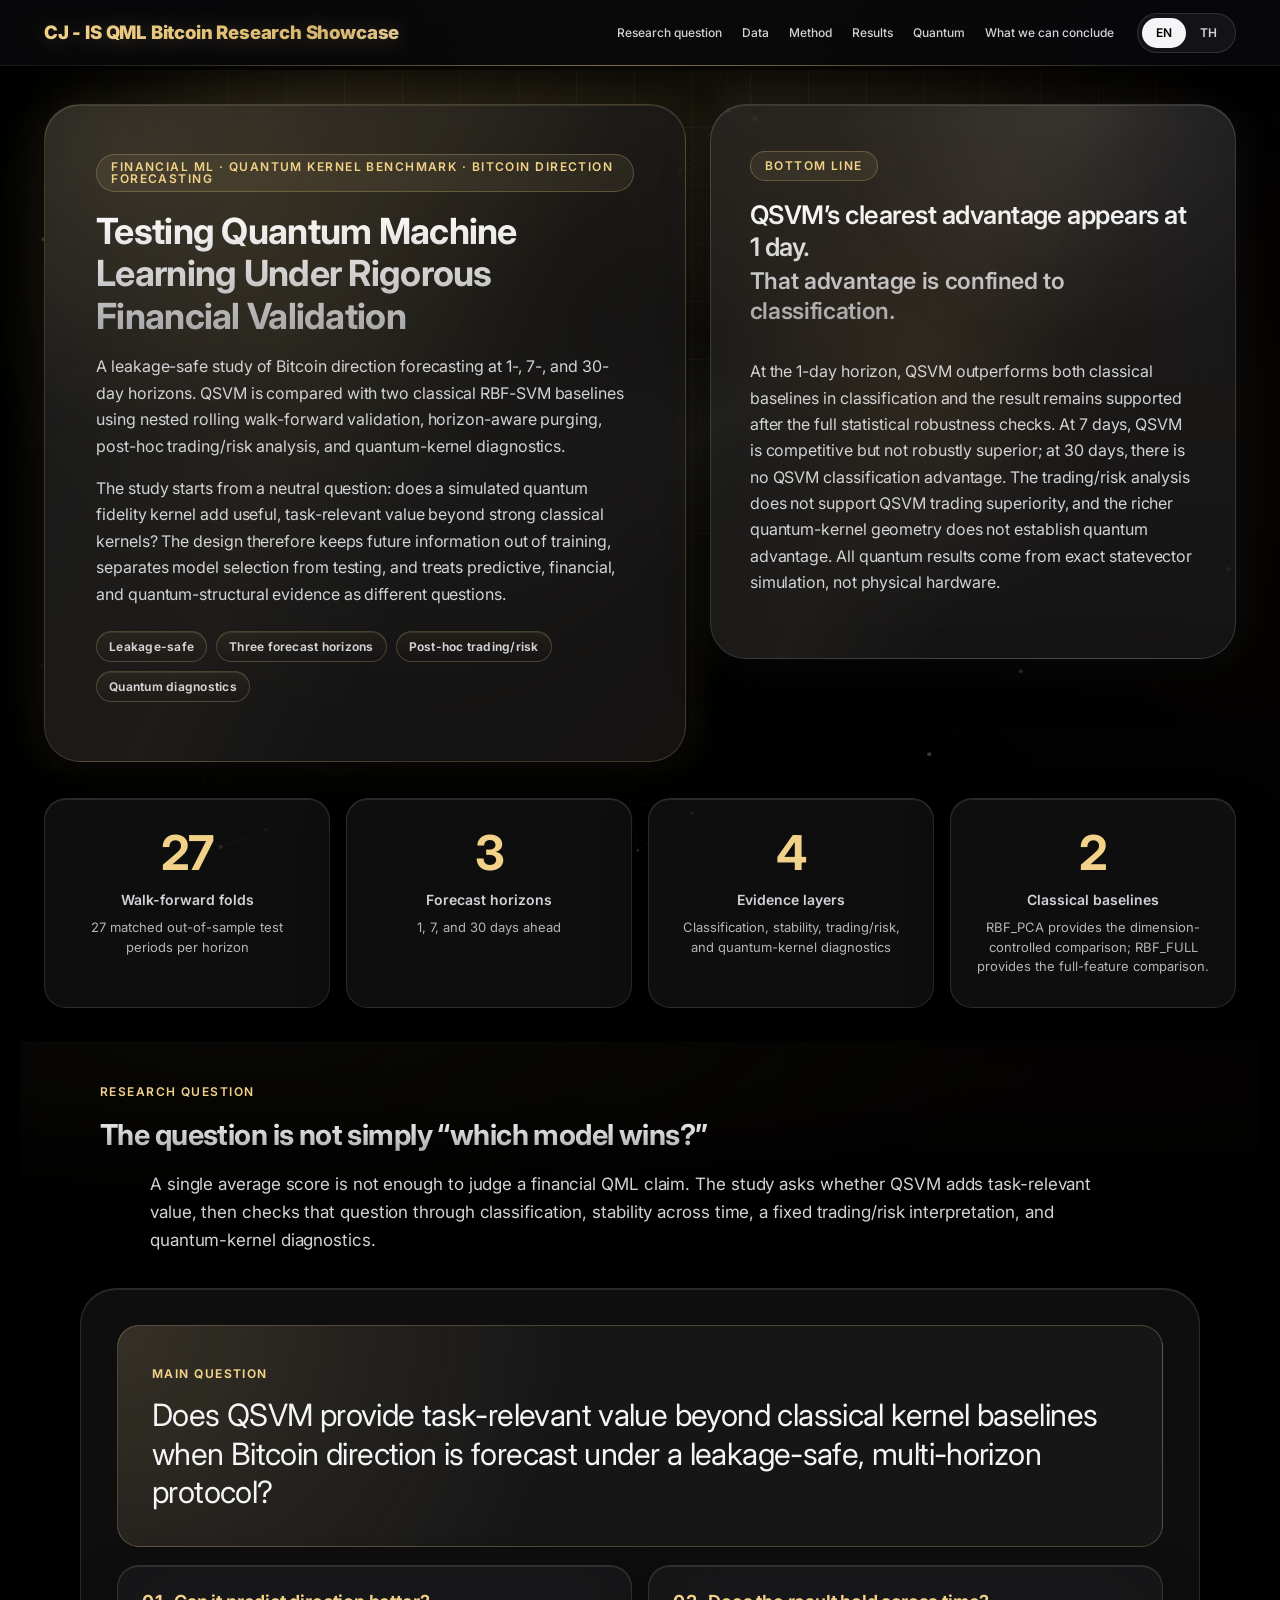
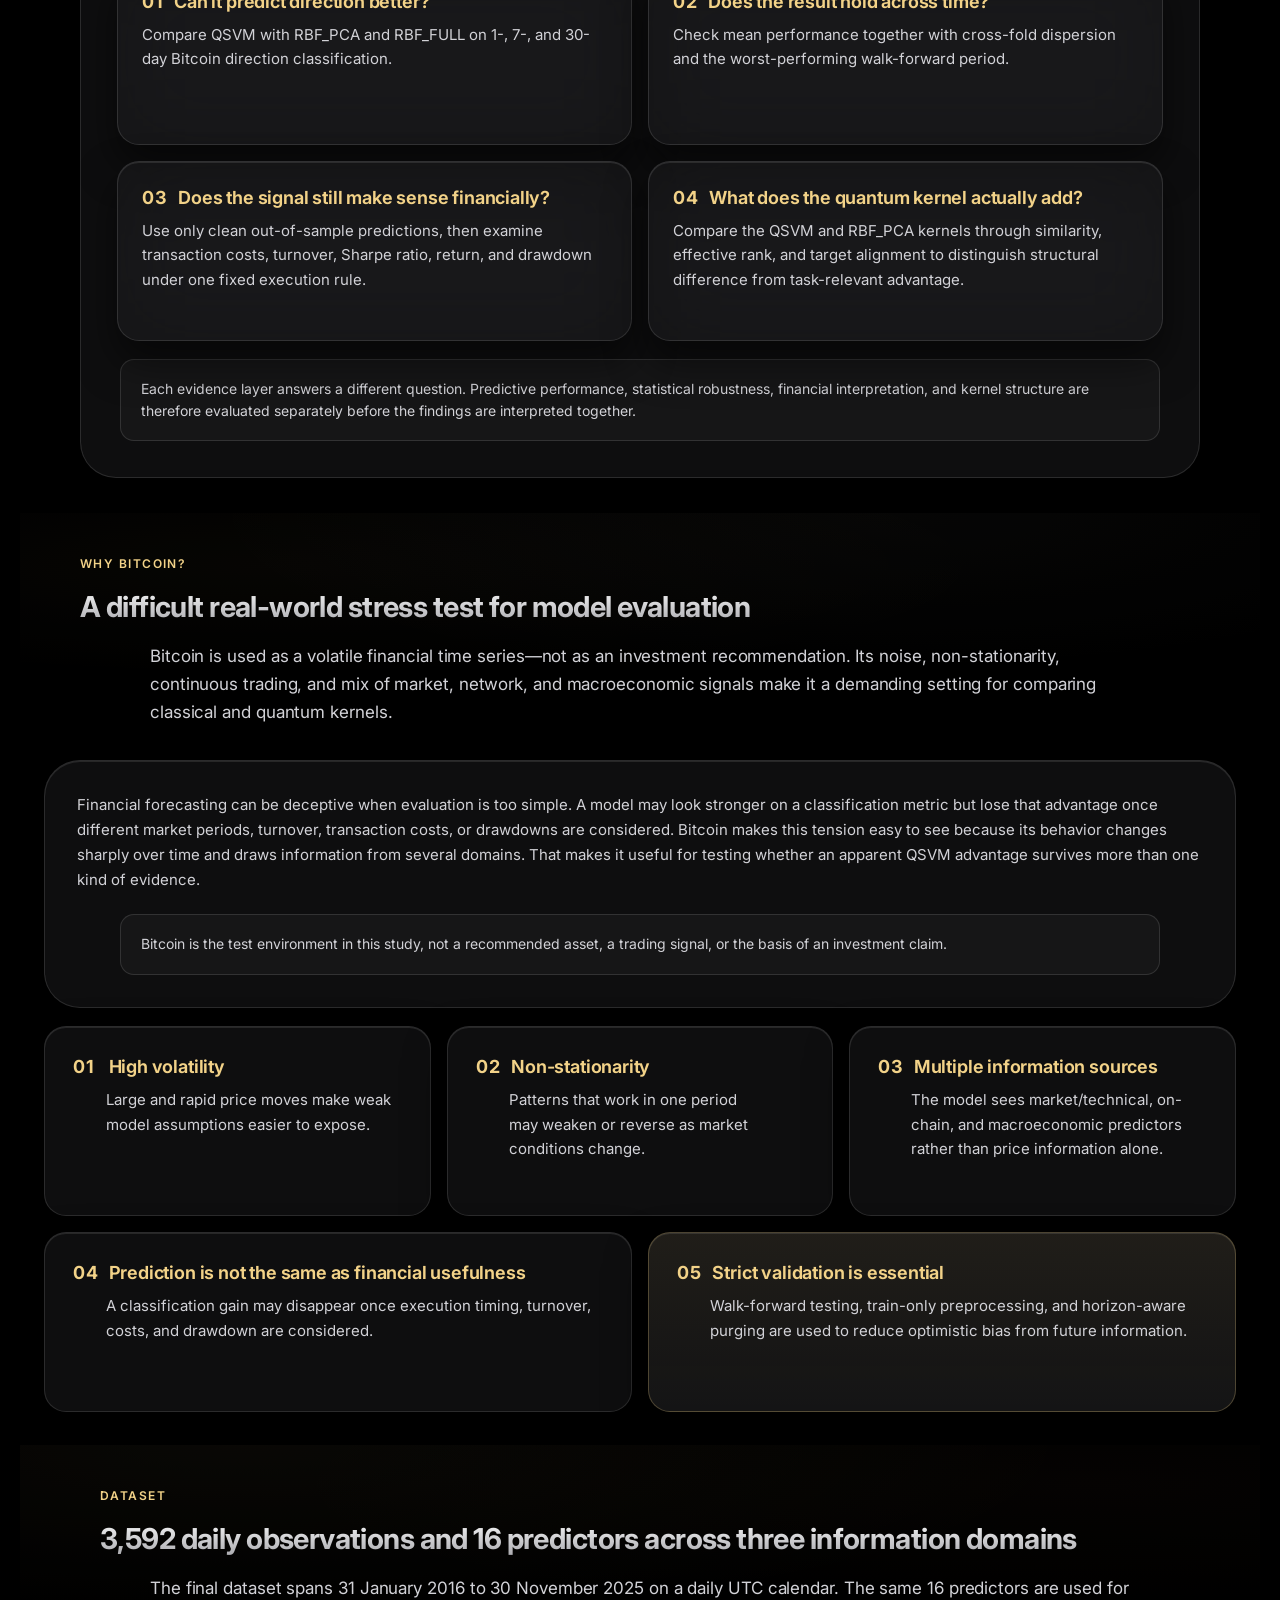
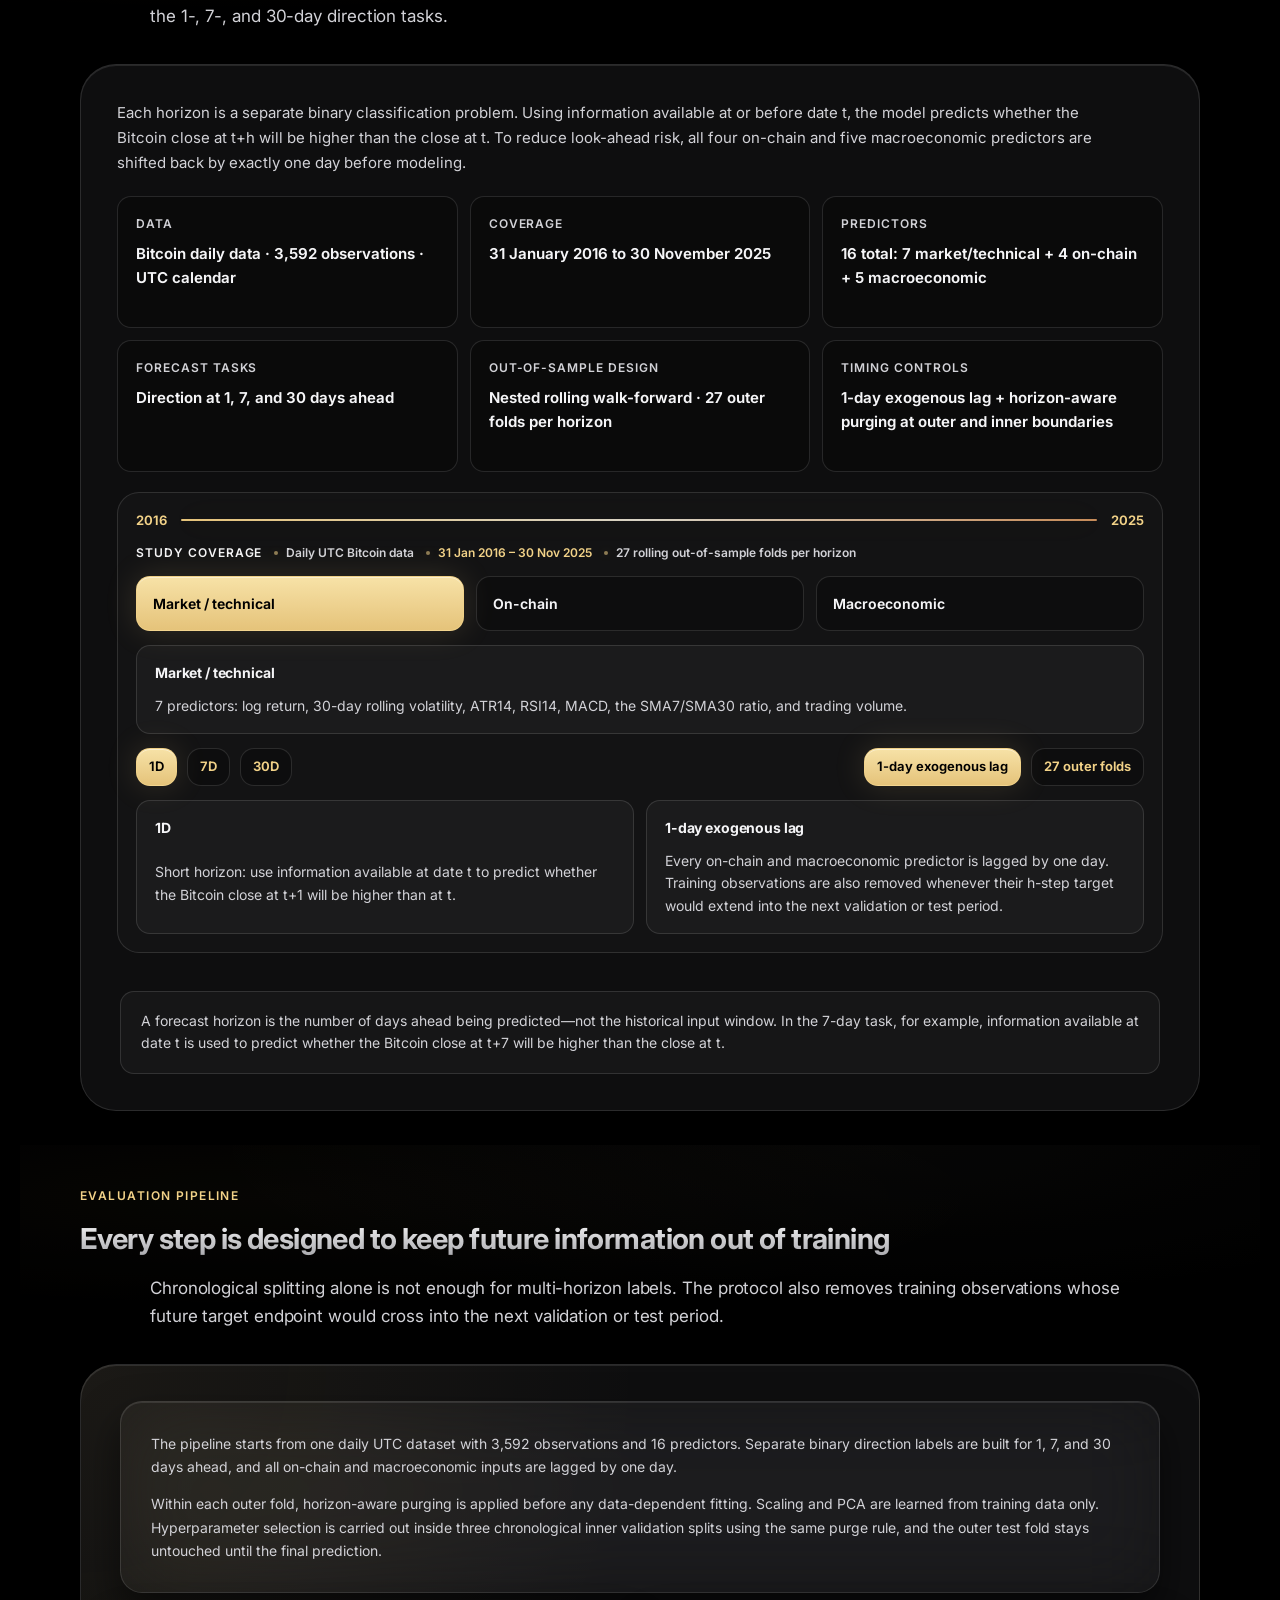
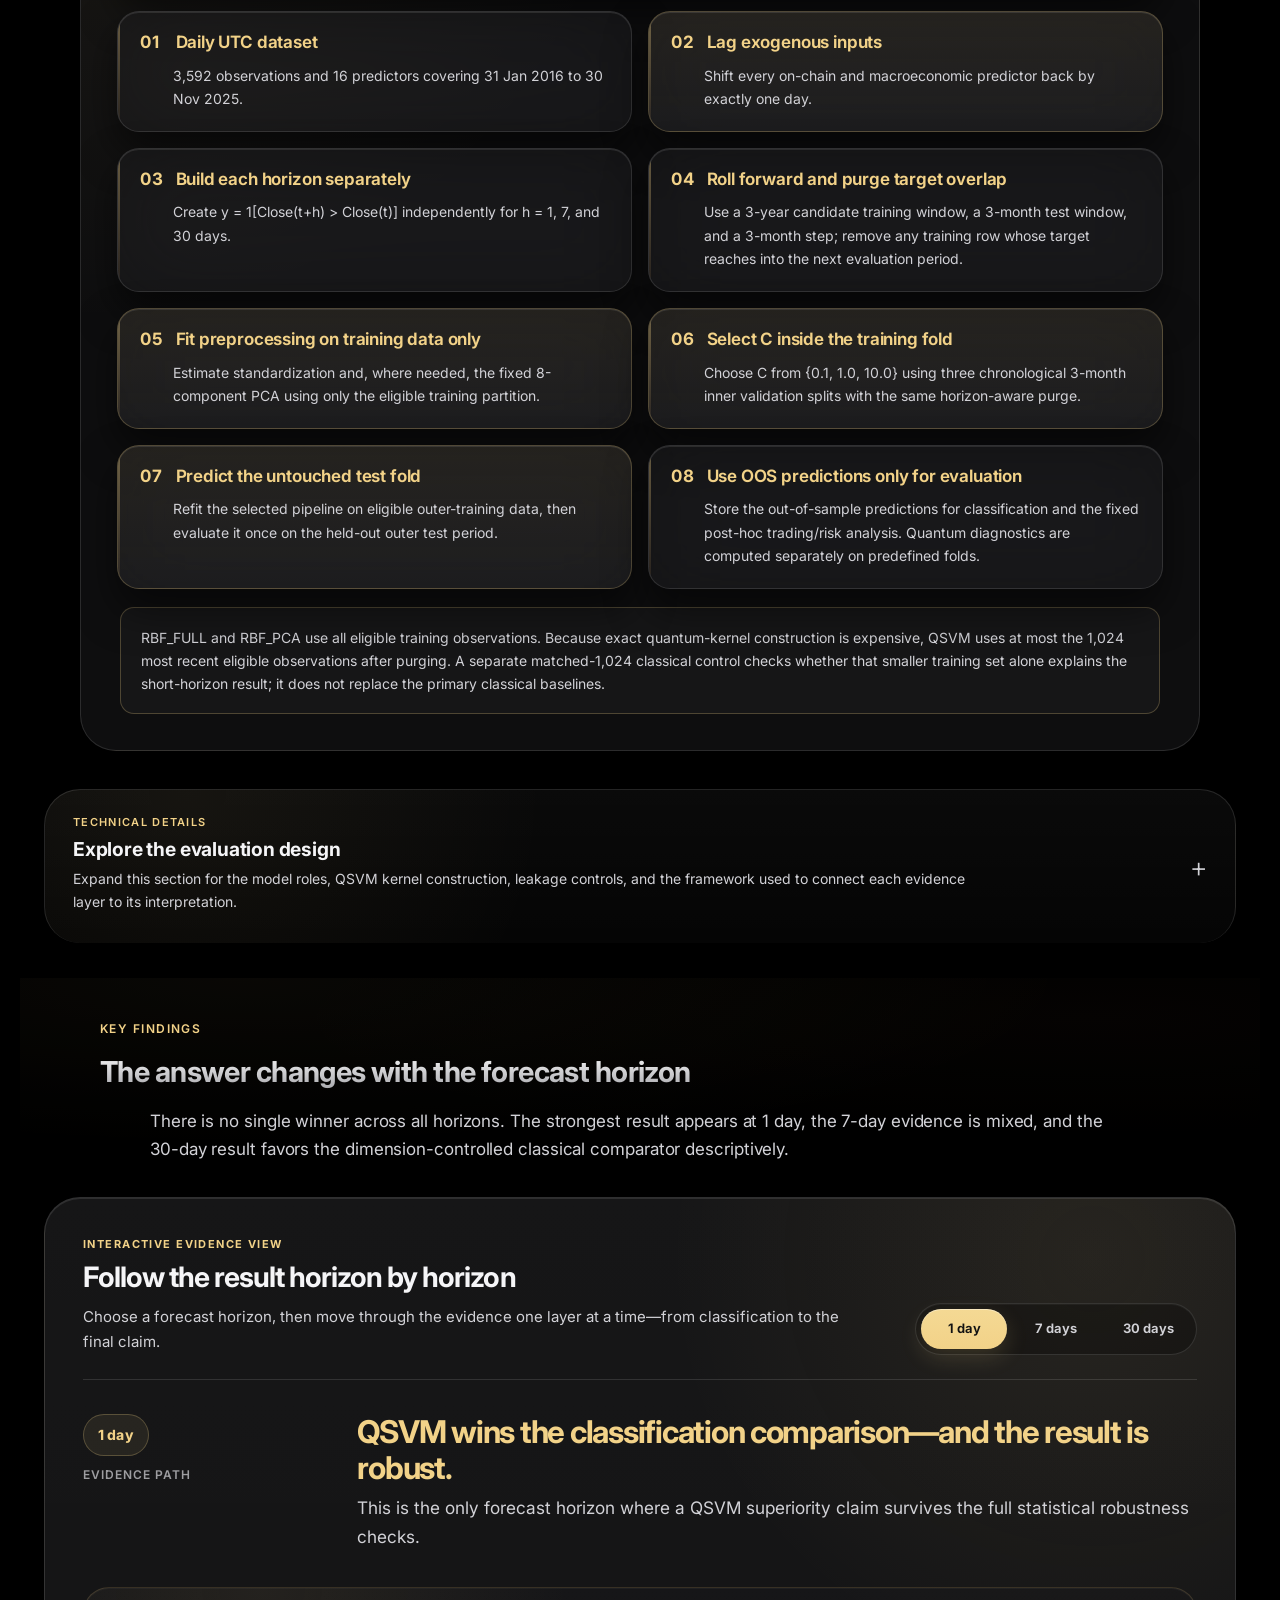
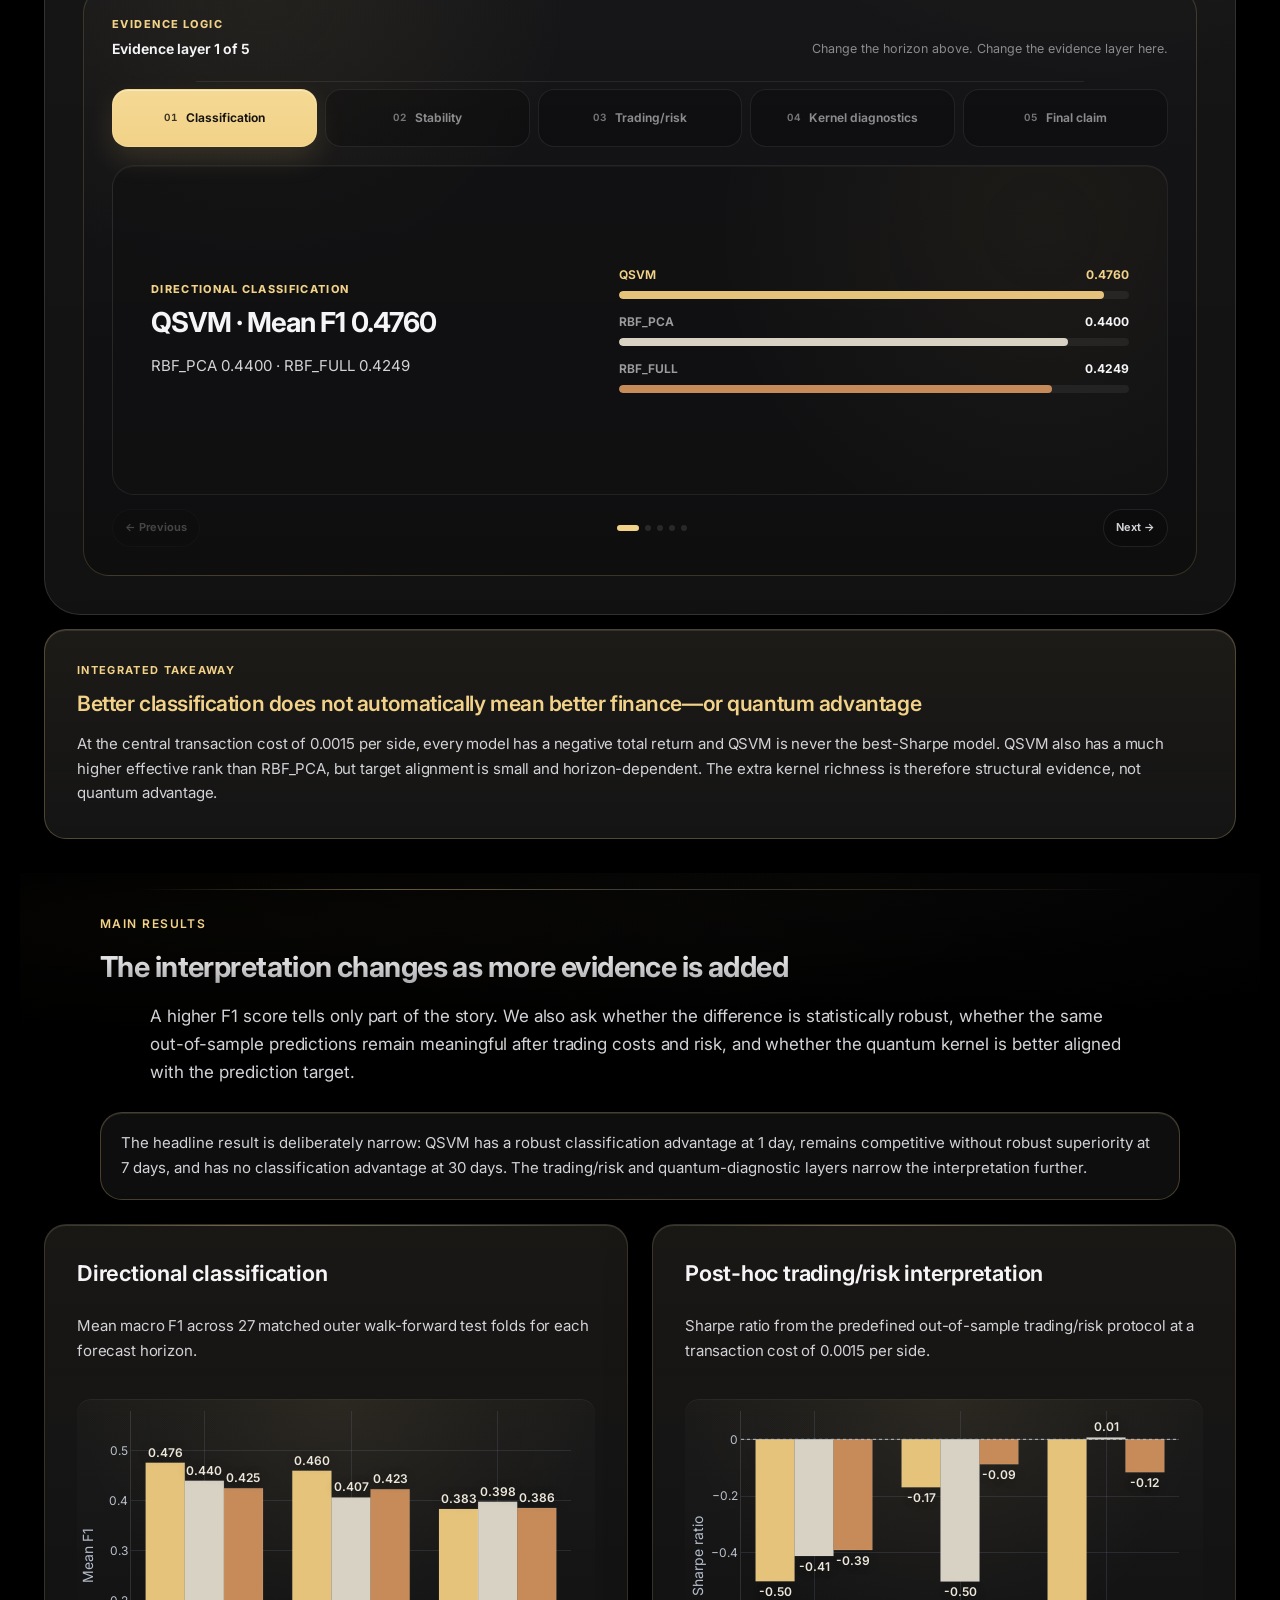
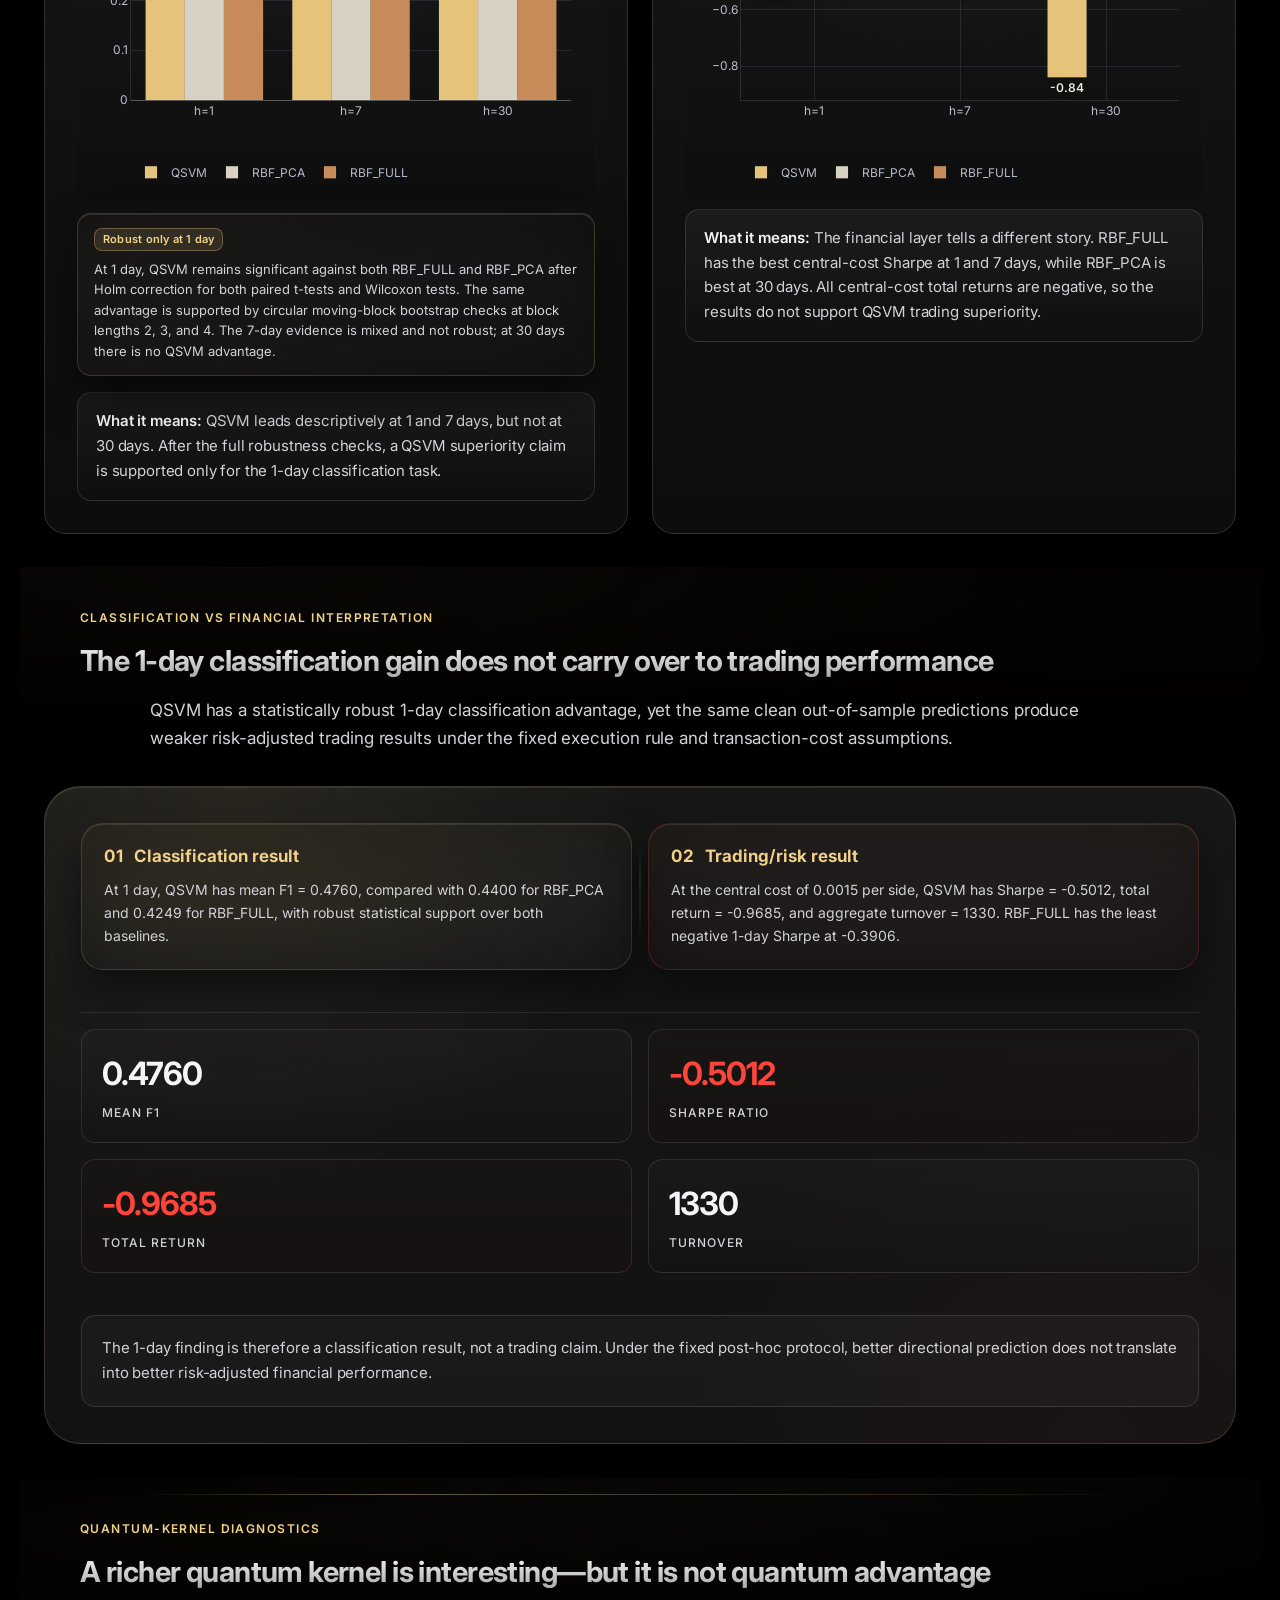
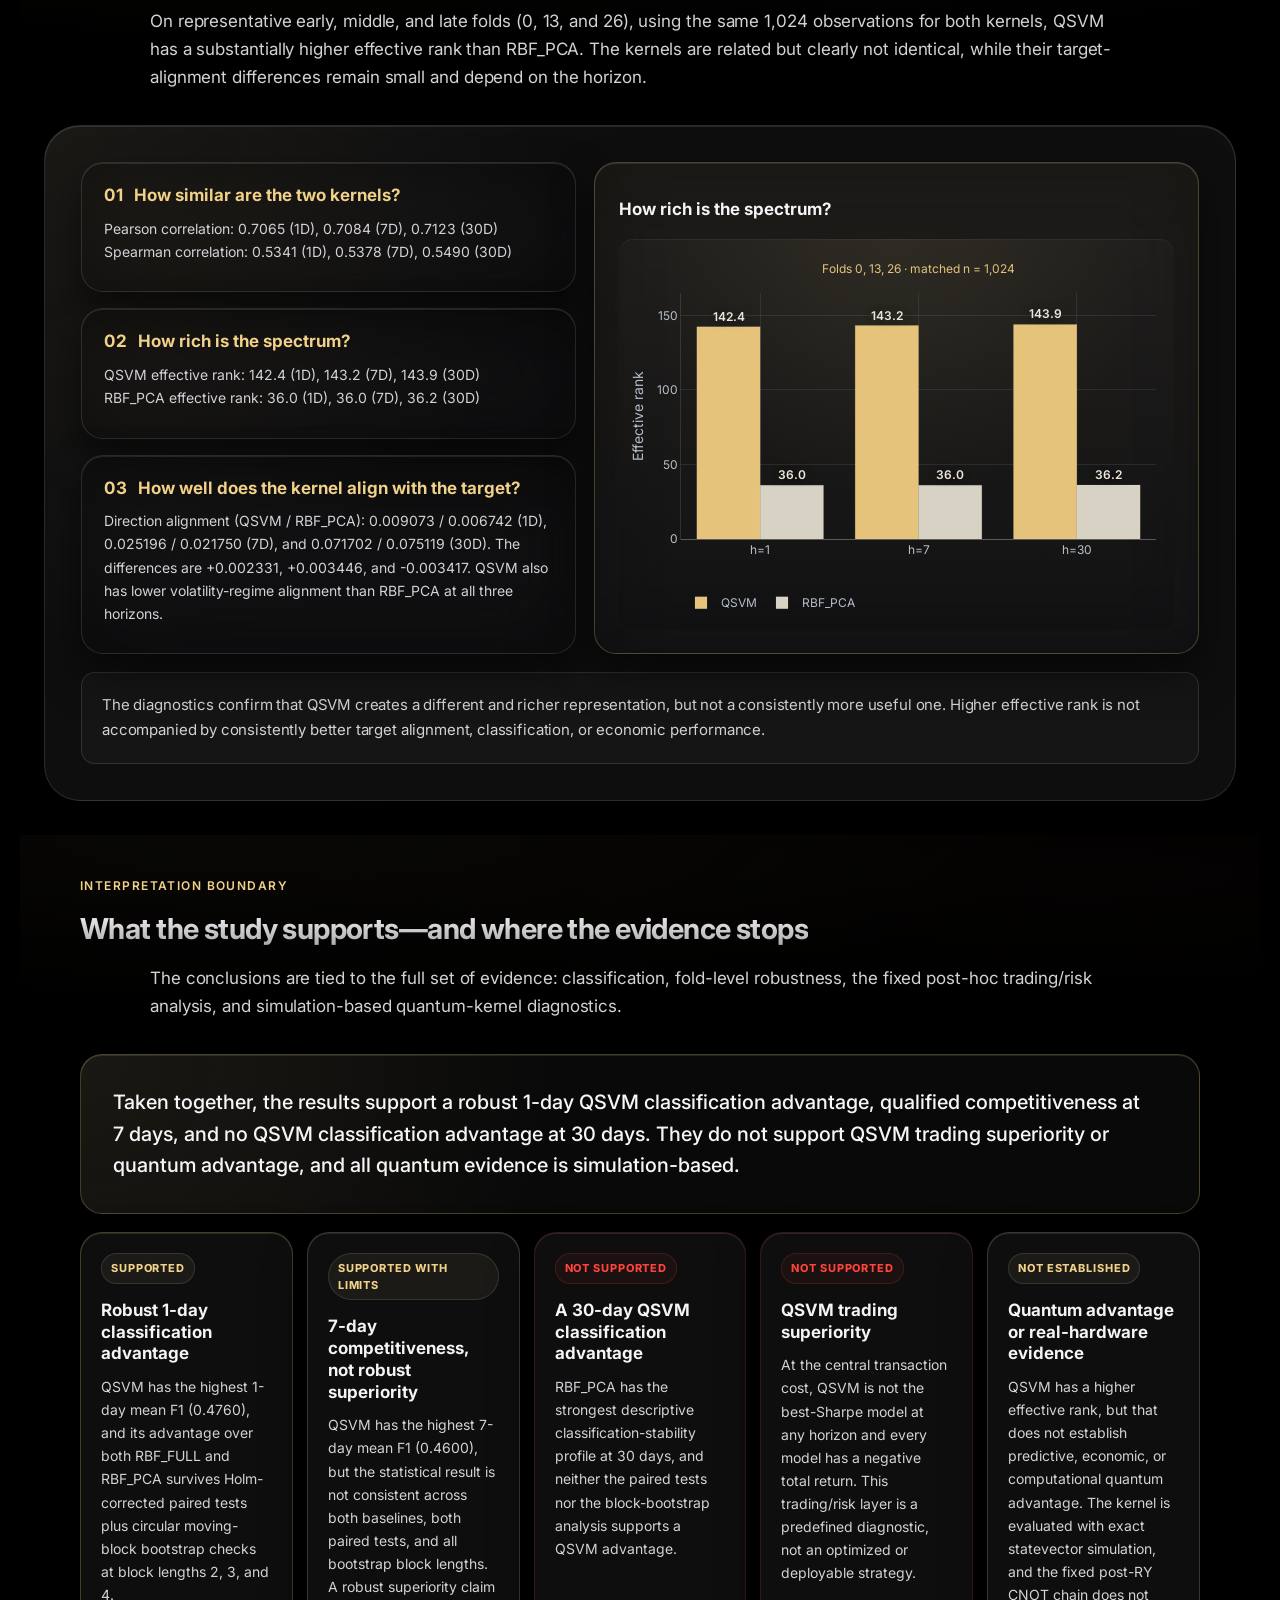
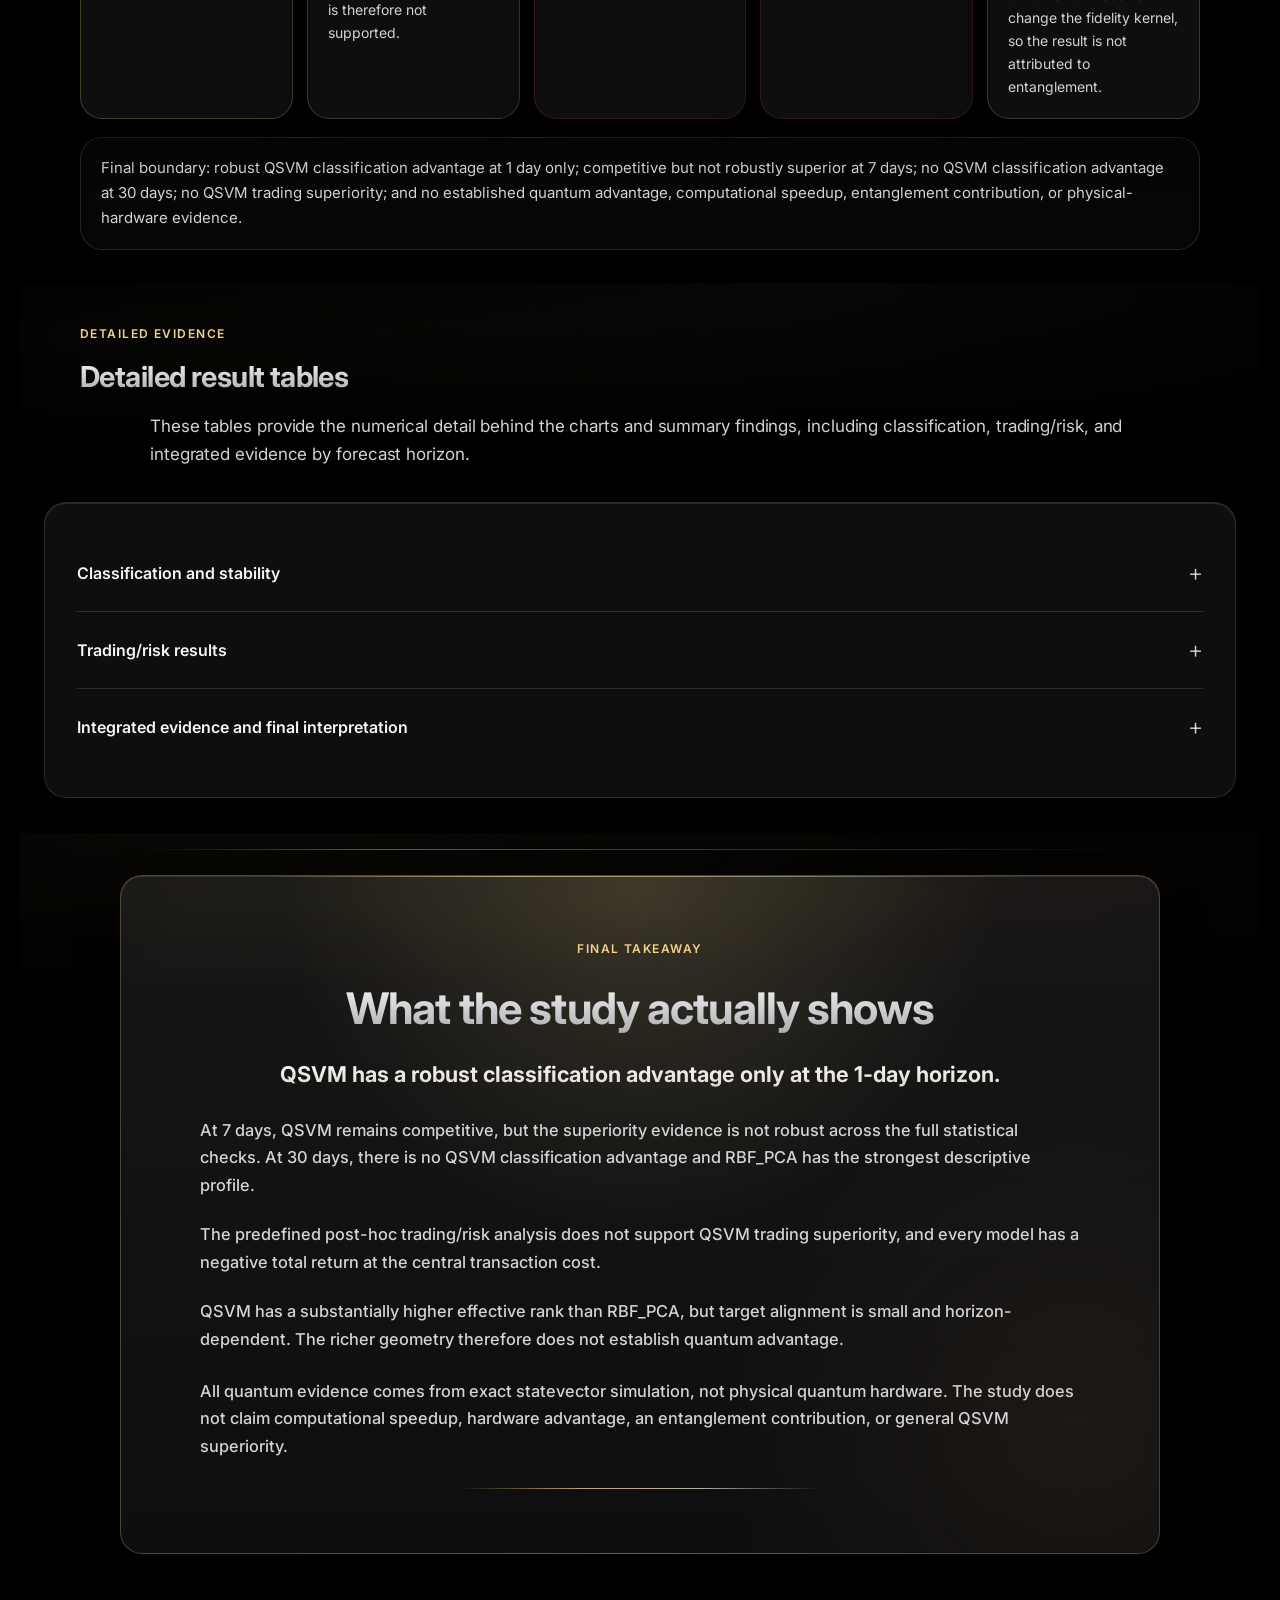
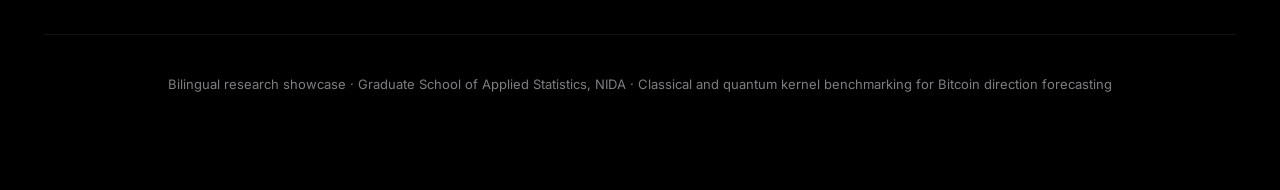
==== commit bd24a5b5: "Update index.html" ====
--- a/index.html
+++ b/index.html
@@ -22,6 +22,7 @@
   <link rel="stylesheet" href="assets/css/style.css">
   <script src="assets/js/app.js" defer></script>
   <script src="assets/js/qsvm-loop.js" defer></script>
+  <script src="assets/js/qfm-loop.js" defer></script>
 </head>
 <body class="no-js">
 <canvas id="quantum-bg" aria-hidden="true"></canvas>
@@ -380,6 +381,7 @@
           <span class="technical-summary-kicker" data-i18n="deep_dive_kicker"></span>
           <strong data-i18n="deep_dive_title"></strong>
           <span class="technical-summary-desc" data-i18n="deep_dive_intro"></span>
+          <span class="technical-summary-preview" data-i18n="deep_dive_preview"></span>
         </span>
       </summary>
       <div class="technical-deep-dive-content">
@@ -448,9 +450,191 @@
         </div>
       </figure>
 
-      <details class="qsvm-map-disclosure">
-        <summary data-i18n="qsvm_detail_summary"></summary>
-        <div class="qsvm-map-panel qsvm-map-panel--nested">
+      <figure class="qsvm-loop-panel qfm-loop-panel" aria-labelledby="qfm-loop-title">
+        <div class="qsvm-loop-head">
+          <div>
+            <span class="qsvm-loop-badge" data-i18n="qfm_loop_badge"></span>
+            <h3 id="qfm-loop-title" data-i18n="qfm_loop_title"></h3>
+          </div>
+          <p data-i18n="qfm_loop_caption"></p>
+        </div>
+        <div class="qfm-loop-stage-wrap">
+          <div id="qfm-loop-stage" aria-label="Auto-loop animation explaining how one PCA-8 observation is encoded into an 8-qubit quantum state">
+<svg xmlns="http://www.w3.org/2000/svg" width="2560" height="950" viewBox="0 0 2560 950" role="img" aria-labelledby="svg-title svg-description" font-family="Inter, Prompt, Arial, sans-serif" shape-rendering="geometricPrecision" text-rendering="geometricPrecision">
+<title id="svg-title">From Classical Input to Quantum State</title>
+<desc id="svg-description">A single observation xi is represented by eight classical PCA components z1 through z8. Each value controls the angle of an RY gate on its corresponding qubit, starting from ket zero. The eight rotations are followed by the same seven-gate CNOT chain for every observation, from qubit zero to one, then one to two, through six to seven. The result is the joint quantum state ket psi of xi, ready for later state comparison using fidelity or kernel similarity. The values shown are symbolic. This diagram depicts encoding only.</desc>
+<metadata id="source-metadata">Source: QML Code.zip / Code/10_is_qml_gate3_2.py; Q_TARGET=8; make_state_qnode_angle_d1, lines 399-410. z1-z8 are symbolic PCA coordinates; code x[0]-x[7]. All geometry and text remain separately editable.</metadata>
+<defs>
+  <marker id="ink-arrow" viewBox="0 0 8 8" refX="7.3" refY="4" markerWidth="8" markerHeight="8" markerUnits="userSpaceOnUse" orient="auto"><path d="M0,0 L8,4 L0,8 Z" fill="#202020"/></marker>
+  <marker id="data-arrow" viewBox="0 0 7 7" refX="6.5" refY="3.5" markerWidth="7" markerHeight="7" markerUnits="userSpaceOnUse" orient="auto"><path d="M0,0 L7,3.5 L0,7 Z" fill="#A2A2A2"/></marker>
+  <marker id="quiet-arrow" viewBox="0 0 7 7" refX="6.5" refY="3.5" markerWidth="7" markerHeight="7" markerUnits="userSpaceOnUse" orient="auto"><path d="M0,0 L7,3.5 L0,7 Z" fill="#6C6C6C"/></marker>
+</defs>
+<rect id="background" width="2560" height="950" fill="white"/>
+<text id="illustration-title" x="64" y="65" font-size="32" font-weight="400" text-anchor="start" fill="#202020">From Classical Input to Quantum State</text>
+<g id="classical-input" aria-label="One observation already represented by eight classical PCA components">
+<text id="classical-input-label" x="236" y="153" font-size="22" font-weight="400" text-anchor="middle" fill="#6C6C6C">Classical input</text>
+<text id="observation-label" x="236" y="196" font-size="30" font-weight="700" text-anchor="middle" fill="#202020">Observation <tspan font-family="DejaVu Serif, Times New Roman, serif" font-weight="400">x<tspan font-size="20" baseline-shift="sub">i</tspan></tspan></text>
+<text id="pca-label" x="236" y="237" font-size="23" font-weight="400" text-anchor="middle" fill="#202020">8-D PCA representation</text>
+<path id="pca-vector-bracket-left" d="M177,307 H162 V852 H177" fill="none" stroke="#202020" stroke-width="2.2" stroke-linecap="round" stroke-linejoin="round"/>
+<path id="pca-vector-bracket-right" d="M260,307 H275 V852 H260" fill="none" stroke="#202020" stroke-width="2.2" stroke-linecap="round" stroke-linejoin="round"/>
+<text id="pca-component-1" x="218" y="344" font-family="DejaVu Serif, Times New Roman, serif" font-size="31" text-anchor="middle" fill="#202020">z<tspan font-size="20.77" baseline-shift="sub">1</tspan></text>
+<text id="pca-component-2" x="218" y="414" font-family="DejaVu Serif, Times New Roman, serif" font-size="31" text-anchor="middle" fill="#202020">z<tspan font-size="20.77" baseline-shift="sub">2</tspan></text>
+<text id="pca-component-3" x="218" y="484" font-family="DejaVu Serif, Times New Roman, serif" font-size="31" text-anchor="middle" fill="#202020">z<tspan font-size="20.77" baseline-shift="sub">3</tspan></text>
+<text id="pca-component-4" x="218" y="554" font-family="DejaVu Serif, Times New Roman, serif" font-size="31" text-anchor="middle" fill="#202020">z<tspan font-size="20.77" baseline-shift="sub">4</tspan></text>
+<text id="pca-component-5" x="218" y="624" font-family="DejaVu Serif, Times New Roman, serif" font-size="31" text-anchor="middle" fill="#202020">z<tspan font-size="20.77" baseline-shift="sub">5</tspan></text>
+<text id="pca-component-6" x="218" y="694" font-family="DejaVu Serif, Times New Roman, serif" font-size="31" text-anchor="middle" fill="#202020">z<tspan font-size="20.77" baseline-shift="sub">6</tspan></text>
+<text id="pca-component-7" x="218" y="764" font-family="DejaVu Serif, Times New Roman, serif" font-size="31" text-anchor="middle" fill="#202020">z<tspan font-size="20.77" baseline-shift="sub">7</tspan></text>
+<text id="pca-component-8" x="218" y="834" font-family="DejaVu Serif, Times New Roman, serif" font-size="31" text-anchor="middle" fill="#202020">z<tspan font-size="20.77" baseline-shift="sub">8</tspan></text>
+</g>
+<g id="quantum-feature-map" aria-label="Eight qubits, one data-dependent RY layer, then seven sequential nearest-neighbour CNOTs">
+<text id="feature-map-label" x="1180" y="164" font-size="30" font-weight="700" text-anchor="middle" fill="#202020">Quantum Feature Map</text>
+<text id="feature-map-reuse-note" x="1180" y="185" font-size="17.5" font-weight="400" text-anchor="middle" fill="#6C6C6C">same circuit structure for every observation</text>
+<path id="feature-map-span" d="M538,181 V194 H1810 V181" fill="none" stroke="#B6B6B6" stroke-width="1.5" stroke-linecap="round" stroke-linejoin="round"/>
+<g id="qubit-initialization" aria-label="Eight qubits each initialized to ket zero">
+<text id="qubit-count-label" x="586" y="255" font-size="26" font-weight="700" text-anchor="middle" fill="#202020">8 qubits</text>
+<text id="qubit-initialization-label" x="586" y="286" font-size="22" font-weight="400" text-anchor="middle" fill="#6C6C6C">initialized in |0⟩</text>
+<text id="qubit-initial-state-1" x="586" y="378" font-family="DejaVu Serif, Times New Roman, serif" font-size="32" text-anchor="middle" fill="#202020">|0⟩</text>
+<path id="qubit-wire-1" d="M622,368 L1780,368" fill="none" stroke="#818181" stroke-width="1.8" stroke-linecap="round" stroke-linejoin="round"/>
+<text id="qubit-initial-state-2" x="586" y="448" font-family="DejaVu Serif, Times New Roman, serif" font-size="32" text-anchor="middle" fill="#202020">|0⟩</text>
+<path id="qubit-wire-2" d="M622,438 L1780,438" fill="none" stroke="#818181" stroke-width="1.8" stroke-linecap="round" stroke-linejoin="round"/>
+<text id="qubit-initial-state-3" x="586" y="518" font-family="DejaVu Serif, Times New Roman, serif" font-size="32" text-anchor="middle" fill="#202020">|0⟩</text>
+<path id="qubit-wire-3" d="M622,508 L1780,508" fill="none" stroke="#818181" stroke-width="1.8" stroke-linecap="round" stroke-linejoin="round"/>
+<text id="qubit-initial-state-4" x="586" y="588" font-family="DejaVu Serif, Times New Roman, serif" font-size="32" text-anchor="middle" fill="#202020">|0⟩</text>
+<path id="qubit-wire-4" d="M622,578 L1780,578" fill="none" stroke="#818181" stroke-width="1.8" stroke-linecap="round" stroke-linejoin="round"/>
+<text id="qubit-initial-state-5" x="586" y="658" font-family="DejaVu Serif, Times New Roman, serif" font-size="32" text-anchor="middle" fill="#202020">|0⟩</text>
+<path id="qubit-wire-5" d="M622,648 L1780,648" fill="none" stroke="#818181" stroke-width="1.8" stroke-linecap="round" stroke-linejoin="round"/>
+<text id="qubit-initial-state-6" x="586" y="728" font-family="DejaVu Serif, Times New Roman, serif" font-size="32" text-anchor="middle" fill="#202020">|0⟩</text>
+<path id="qubit-wire-6" d="M622,718 L1780,718" fill="none" stroke="#818181" stroke-width="1.8" stroke-linecap="round" stroke-linejoin="round"/>
+<text id="qubit-initial-state-7" x="586" y="798" font-family="DejaVu Serif, Times New Roman, serif" font-size="32" text-anchor="middle" fill="#202020">|0⟩</text>
+<path id="qubit-wire-7" d="M622,788 L1780,788" fill="none" stroke="#818181" stroke-width="1.8" stroke-linecap="round" stroke-linejoin="round"/>
+<text id="qubit-initial-state-8" x="586" y="868" font-family="DejaVu Serif, Times New Roman, serif" font-size="32" text-anchor="middle" fill="#202020">|0⟩</text>
+<path id="qubit-wire-8" d="M622,858 L1780,858" fill="none" stroke="#818181" stroke-width="1.8" stroke-linecap="round" stroke-linejoin="round"/>
+</g>
+<g id="classical-angle-controls" aria-label="Each PCA component sets the angle of its corresponding RY gate">
+<text id="angle-control-note" x="444" y="307" font-size="19" font-weight="400" text-anchor="middle" fill="#6C6C6C">PCA values set the RY angles</text>
+<path id="component-1-to-rotation-1" d="M292,333 H868 Q880,333 880,345" fill="none" stroke="#A2A2A2" stroke-width="1.5" stroke-linecap="round" stroke-linejoin="round" marker-end="url(#data-arrow)"/>
+<path id="component-2-to-rotation-2" d="M292,403 H868 Q880,403 880,415" fill="none" stroke="#A2A2A2" stroke-width="1.5" stroke-linecap="round" stroke-linejoin="round" marker-end="url(#data-arrow)"/>
+<path id="component-3-to-rotation-3" d="M292,473 H868 Q880,473 880,485" fill="none" stroke="#A2A2A2" stroke-width="1.5" stroke-linecap="round" stroke-linejoin="round" marker-end="url(#data-arrow)"/>
+<path id="component-4-to-rotation-4" d="M292,543 H868 Q880,543 880,555" fill="none" stroke="#A2A2A2" stroke-width="1.5" stroke-linecap="round" stroke-linejoin="round" marker-end="url(#data-arrow)"/>
+<path id="component-5-to-rotation-5" d="M292,613 H868 Q880,613 880,625" fill="none" stroke="#A2A2A2" stroke-width="1.5" stroke-linecap="round" stroke-linejoin="round" marker-end="url(#data-arrow)"/>
+<path id="component-6-to-rotation-6" d="M292,683 H868 Q880,683 880,695" fill="none" stroke="#A2A2A2" stroke-width="1.5" stroke-linecap="round" stroke-linejoin="round" marker-end="url(#data-arrow)"/>
+<path id="component-7-to-rotation-7" d="M292,753 H868 Q880,753 880,765" fill="none" stroke="#A2A2A2" stroke-width="1.5" stroke-linecap="round" stroke-linejoin="round" marker-end="url(#data-arrow)"/>
+<path id="component-8-to-rotation-8" d="M292,823 H868 Q880,823 880,835" fill="none" stroke="#A2A2A2" stroke-width="1.5" stroke-linecap="round" stroke-linejoin="round" marker-end="url(#data-arrow)"/>
+</g>
+<g id="data-dependent-encoding" aria-label="Data-dependent RY rotations: one gate for each PCA value">
+<text id="encoding-label-1" x="880" y="251" font-size="25" font-weight="700" text-anchor="middle" fill="#202020">Data-dependent</text>
+<text id="encoding-label-2" x="880" y="283" font-size="25" font-weight="700" text-anchor="middle" fill="#202020">RY rotations</text>
+<g id="ry-gate-1" aria-label="RY rotation with angle z1 on qubit 0" data-component="1" data-wire="0">
+<rect id="ry-box-1" x="811" y="345" width="138" height="46" rx="3" fill="#F7F7F7" stroke="#202020" stroke-width="1.9"/>
+<text id="ry-label-1" x="880" y="377" font-family="DejaVu Serif, Times New Roman, serif" font-size="28" text-anchor="middle" fill="#202020">R<tspan font-size="18.76" baseline-shift="sub">Y</tspan>(z<tspan font-size="18.76" baseline-shift="sub">1</tspan>)</text>
+</g>
+<g id="ry-gate-2" aria-label="RY rotation with angle z2 on qubit 1" data-component="2" data-wire="1">
+<rect id="ry-box-2" x="811" y="415" width="138" height="46" rx="3" fill="#F7F7F7" stroke="#202020" stroke-width="1.9"/>
+<text id="ry-label-2" x="880" y="447" font-family="DejaVu Serif, Times New Roman, serif" font-size="28" text-anchor="middle" fill="#202020">R<tspan font-size="18.76" baseline-shift="sub">Y</tspan>(z<tspan font-size="18.76" baseline-shift="sub">2</tspan>)</text>
+</g>
+<g id="ry-gate-3" aria-label="RY rotation with angle z3 on qubit 2" data-component="3" data-wire="2">
+<rect id="ry-box-3" x="811" y="485" width="138" height="46" rx="3" fill="#F7F7F7" stroke="#202020" stroke-width="1.9"/>
+<text id="ry-label-3" x="880" y="517" font-family="DejaVu Serif, Times New Roman, serif" font-size="28" text-anchor="middle" fill="#202020">R<tspan font-size="18.76" baseline-shift="sub">Y</tspan>(z<tspan font-size="18.76" baseline-shift="sub">3</tspan>)</text>
+</g>
+<g id="ry-gate-4" aria-label="RY rotation with angle z4 on qubit 3" data-component="4" data-wire="3">
+<rect id="ry-box-4" x="811" y="555" width="138" height="46" rx="3" fill="#F7F7F7" stroke="#202020" stroke-width="1.9"/>
+<text id="ry-label-4" x="880" y="587" font-family="DejaVu Serif, Times New Roman, serif" font-size="28" text-anchor="middle" fill="#202020">R<tspan font-size="18.76" baseline-shift="sub">Y</tspan>(z<tspan font-size="18.76" baseline-shift="sub">4</tspan>)</text>
+</g>
+<g id="ry-gate-5" aria-label="RY rotation with angle z5 on qubit 4" data-component="5" data-wire="4">
+<rect id="ry-box-5" x="811" y="625" width="138" height="46" rx="3" fill="#F7F7F7" stroke="#202020" stroke-width="1.9"/>
+<text id="ry-label-5" x="880" y="657" font-family="DejaVu Serif, Times New Roman, serif" font-size="28" text-anchor="middle" fill="#202020">R<tspan font-size="18.76" baseline-shift="sub">Y</tspan>(z<tspan font-size="18.76" baseline-shift="sub">5</tspan>)</text>
+</g>
+<g id="ry-gate-6" aria-label="RY rotation with angle z6 on qubit 5" data-component="6" data-wire="5">
+<rect id="ry-box-6" x="811" y="695" width="138" height="46" rx="3" fill="#F7F7F7" stroke="#202020" stroke-width="1.9"/>
+<text id="ry-label-6" x="880" y="727" font-family="DejaVu Serif, Times New Roman, serif" font-size="28" text-anchor="middle" fill="#202020">R<tspan font-size="18.76" baseline-shift="sub">Y</tspan>(z<tspan font-size="18.76" baseline-shift="sub">6</tspan>)</text>
+</g>
+<g id="ry-gate-7" aria-label="RY rotation with angle z7 on qubit 6" data-component="7" data-wire="6">
+<rect id="ry-box-7" x="811" y="765" width="138" height="46" rx="3" fill="#F7F7F7" stroke="#202020" stroke-width="1.9"/>
+<text id="ry-label-7" x="880" y="797" font-family="DejaVu Serif, Times New Roman, serif" font-size="28" text-anchor="middle" fill="#202020">R<tspan font-size="18.76" baseline-shift="sub">Y</tspan>(z<tspan font-size="18.76" baseline-shift="sub">7</tspan>)</text>
+</g>
+<g id="ry-gate-8" aria-label="RY rotation with angle z8 on qubit 7" data-component="8" data-wire="7">
+<rect id="ry-box-8" x="811" y="835" width="138" height="46" rx="3" fill="#F7F7F7" stroke="#202020" stroke-width="1.9"/>
+<text id="ry-label-8" x="880" y="867" font-family="DejaVu Serif, Times New Roman, serif" font-size="28" text-anchor="middle" fill="#202020">R<tspan font-size="18.76" baseline-shift="sub">Y</tspan>(z<tspan font-size="18.76" baseline-shift="sub">8</tspan>)</text>
+</g>
+</g>
+<g id="fixed-cnot-chain" aria-label="Fixed CNOT chain, controls 0 through 6 and targets 1 through 7, applied in left-to-right order">
+<text id="cnot-chain-label" x="1402" y="251" font-size="27" font-weight="700" text-anchor="middle" fill="#202020">Fixed CNOT chain</text>
+<text id="cnot-shared-note" x="1402" y="283" font-size="22" font-weight="400" text-anchor="middle" fill="#6C6C6C">fixed across observations</text>
+<g id="cnot-0-to-1" aria-label="CNOT: control qubit 0, target qubit 1" data-control="0" data-target="1" data-order="0">
+<path id="cnot-link-0" d="M1110,368 L1110,438" fill="none" stroke="#202020" stroke-width="2.2" stroke-linecap="round" stroke-linejoin="round"/>
+<circle id="cnot-control-0" cx="1110" cy="368" r="5.5" fill="#202020" stroke="#202020" stroke-width="1.5"/>
+<circle id="cnot-target-0" cx="1110" cy="438" r="13" fill="white" stroke="#202020" stroke-width="2.2"/>
+<path id="cnot-plus-h-0" d="M1102,438 L1118,438" fill="none" stroke="#202020" stroke-width="1.9" stroke-linecap="round" stroke-linejoin="round"/>
+<path id="cnot-plus-v-0" d="M1110,430 L1110,446" fill="none" stroke="#202020" stroke-width="1.9" stroke-linecap="round" stroke-linejoin="round"/>
+</g>
+<g id="cnot-1-to-2" aria-label="CNOT: control qubit 1, target qubit 2" data-control="1" data-target="2" data-order="1">
+<path id="cnot-link-1" d="M1204,438 L1204,508" fill="none" stroke="#202020" stroke-width="2.2" stroke-linecap="round" stroke-linejoin="round"/>
+<circle id="cnot-control-1" cx="1204" cy="438" r="5.5" fill="#202020" stroke="#202020" stroke-width="1.5"/>
+<circle id="cnot-target-1" cx="1204" cy="508" r="13" fill="white" stroke="#202020" stroke-width="2.2"/>
+<path id="cnot-plus-h-1" d="M1196,508 L1212,508" fill="none" stroke="#202020" stroke-width="1.9" stroke-linecap="round" stroke-linejoin="round"/>
+<path id="cnot-plus-v-1" d="M1204,500 L1204,516" fill="none" stroke="#202020" stroke-width="1.9" stroke-linecap="round" stroke-linejoin="round"/>
+</g>
+<g id="cnot-2-to-3" aria-label="CNOT: control qubit 2, target qubit 3" data-control="2" data-target="3" data-order="2">
+<path id="cnot-link-2" d="M1298,508 L1298,578" fill="none" stroke="#202020" stroke-width="2.2" stroke-linecap="round" stroke-linejoin="round"/>
+<circle id="cnot-control-2" cx="1298" cy="508" r="5.5" fill="#202020" stroke="#202020" stroke-width="1.5"/>
+<circle id="cnot-target-2" cx="1298" cy="578" r="13" fill="white" stroke="#202020" stroke-width="2.2"/>
+<path id="cnot-plus-h-2" d="M1290,578 L1306,578" fill="none" stroke="#202020" stroke-width="1.9" stroke-linecap="round" stroke-linejoin="round"/>
+<path id="cnot-plus-v-2" d="M1298,570 L1298,586" fill="none" stroke="#202020" stroke-width="1.9" stroke-linecap="round" stroke-linejoin="round"/>
+</g>
+<g id="cnot-3-to-4" aria-label="CNOT: control qubit 3, target qubit 4" data-control="3" data-target="4" data-order="3">
+<path id="cnot-link-3" d="M1392,578 L1392,648" fill="none" stroke="#202020" stroke-width="2.2" stroke-linecap="round" stroke-linejoin="round"/>
+<circle id="cnot-control-3" cx="1392" cy="578" r="5.5" fill="#202020" stroke="#202020" stroke-width="1.5"/>
+<circle id="cnot-target-3" cx="1392" cy="648" r="13" fill="white" stroke="#202020" stroke-width="2.2"/>
+<path id="cnot-plus-h-3" d="M1384,648 L1400,648" fill="none" stroke="#202020" stroke-width="1.9" stroke-linecap="round" stroke-linejoin="round"/>
+<path id="cnot-plus-v-3" d="M1392,640 L1392,656" fill="none" stroke="#202020" stroke-width="1.9" stroke-linecap="round" stroke-linejoin="round"/>
+</g>
+<g id="cnot-4-to-5" aria-label="CNOT: control qubit 4, target qubit 5" data-control="4" data-target="5" data-order="4">
+<path id="cnot-link-4" d="M1486,648 L1486,718" fill="none" stroke="#202020" stroke-width="2.2" stroke-linecap="round" stroke-linejoin="round"/>
+<circle id="cnot-control-4" cx="1486" cy="648" r="5.5" fill="#202020" stroke="#202020" stroke-width="1.5"/>
+<circle id="cnot-target-4" cx="1486" cy="718" r="13" fill="white" stroke="#202020" stroke-width="2.2"/>
+<path id="cnot-plus-h-4" d="M1478,718 L1494,718" fill="none" stroke="#202020" stroke-width="1.9" stroke-linecap="round" stroke-linejoin="round"/>
+<path id="cnot-plus-v-4" d="M1486,710 L1486,726" fill="none" stroke="#202020" stroke-width="1.9" stroke-linecap="round" stroke-linejoin="round"/>
+</g>
+<g id="cnot-5-to-6" aria-label="CNOT: control qubit 5, target qubit 6" data-control="5" data-target="6" data-order="5">
+<path id="cnot-link-5" d="M1580,718 L1580,788" fill="none" stroke="#202020" stroke-width="2.2" stroke-linecap="round" stroke-linejoin="round"/>
+<circle id="cnot-control-5" cx="1580" cy="718" r="5.5" fill="#202020" stroke="#202020" stroke-width="1.5"/>
+<circle id="cnot-target-5" cx="1580" cy="788" r="13" fill="white" stroke="#202020" stroke-width="2.2"/>
+<path id="cnot-plus-h-5" d="M1572,788 L1588,788" fill="none" stroke="#202020" stroke-width="1.9" stroke-linecap="round" stroke-linejoin="round"/>
+<path id="cnot-plus-v-5" d="M1580,780 L1580,796" fill="none" stroke="#202020" stroke-width="1.9" stroke-linecap="round" stroke-linejoin="round"/>
+</g>
+<g id="cnot-6-to-7" aria-label="CNOT: control qubit 6, target qubit 7" data-control="6" data-target="7" data-order="6">
+<path id="cnot-link-6" d="M1674,788 L1674,858" fill="none" stroke="#202020" stroke-width="2.2" stroke-linecap="round" stroke-linejoin="round"/>
+<circle id="cnot-control-6" cx="1674" cy="788" r="5.5" fill="#202020" stroke="#202020" stroke-width="1.5"/>
+<circle id="cnot-target-6" cx="1674" cy="858" r="13" fill="white" stroke="#202020" stroke-width="2.2"/>
+<path id="cnot-plus-h-6" d="M1666,858 L1682,858" fill="none" stroke="#202020" stroke-width="1.9" stroke-linecap="round" stroke-linejoin="round"/>
+<path id="cnot-plus-v-6" d="M1674,850 L1674,866" fill="none" stroke="#202020" stroke-width="1.9" stroke-linecap="round" stroke-linejoin="round"/>
+</g>
+</g>
+</g>
+<g id="output-quantum-state" aria-label="The output is one joint eight-qubit quantum state for observation xi">
+<path id="joint-state-brace" d="M1805,366 C1824,366 1824,379 1824,400 V573 C1824,602 1832,613 1850,613 C1832,613 1824,624 1824,653 V826 C1824,847 1824,860 1805,860" fill="none" stroke="#878787" stroke-width="2" stroke-linecap="round" stroke-linejoin="round"/>
+<path id="map-to-state" d="M1870,613 L1950,613" fill="none" stroke="#202020" stroke-width="2.3" stroke-linecap="round" stroke-linejoin="round" marker-end="url(#ink-arrow)"/>
+<text id="quantum-state-label" x="2170" y="549" font-size="32" font-weight="700" text-anchor="middle" fill="#202020">Quantum state</text>
+<text id="quantum-state-ket" x="2170" y="640" font-family="DejaVu Serif, Times New Roman, serif" font-size="66" text-anchor="middle" fill="#202020">|ψ(x<tspan font-size="44.22" baseline-shift="sub">i</tspan>)⟩</text>
+<g id="comparison-forward-cue" aria-label="Next: state comparison for fidelity or kernel similarity">
+<path id="comparison-cue-arrow" d="M1965,732 L2020,732" fill="none" stroke="#6C6C6C" stroke-width="1.7" stroke-linecap="round" stroke-linejoin="round" marker-end="url(#quiet-arrow)"/>
+<text id="comparison-next-label" x="2040" y="738" font-size="22" font-weight="700" text-anchor="start" fill="#6C6C6C">Next: state comparison</text>
+<text id="comparison-purpose-label" x="2040" y="770" font-size="21" font-weight="400" text-anchor="start" fill="#6C6C6C">fidelity / kernel similarity</text>
+</g>
+</g>
+</svg>
+          </div>
+        </div>
+        <div class="qfm-loop-takeaway" data-i18n="qfm_loop_takeaway"></div>
+      </figure>
+
+      <div class="qsvm-subsection-head">
+        <span class="qsvm-subsection-kicker" data-i18n="qsvm_mechanism_kicker"></span>
+        <h3 data-i18n="qsvm_mechanism_title"></h3>
+        <p data-i18n="qsvm_mechanism_desc"></p>
+      </div>
+
+      <div class="qsvm-map-panel qsvm-map-panel--inline">
         <div class="qsvm-arrow-grid" aria-label="QSVM quantum kernel mechanism">
           <article class="qsvm-flow-step">
             <span class="qsvm-step-number">01</span>
@@ -493,8 +677,13 @@
             <p data-i18n="qsvm_step8_text"></p>
           </article>
         </div>
-        </div>
-      </details>
+      </div>
+
+      <div class="qsvm-subsection-head qsvm-evidence-head">
+        <span class="qsvm-subsection-kicker" data-i18n="qsvm_evidence_kicker"></span>
+        <h3 data-i18n="qsvm_evidence_title"></h3>
+        <p data-i18n="qsvm_evidence_desc"></p>
+      </div>
 
       <div class="qsvm-explain-grid">
         <article class="qsvm-explain-card qsvm-primary-card">
--- a/assets/css/style.css
+++ b/assets/css/style.css
@@ -430,8 +430,7 @@
   background: rgba(44, 44, 46, 0.62);
 }
 
-.kpi-number { color: var(--text); font-size: clamp(36px, 4vw, 48px); font-weight: 700; line-height: 1; margin-bottom: 12px; letter-spacing: -0.03em; }
-.kpi:last-child .kpi-number { color: var(--accent); } /* ไฮไลท์เลข 0 ตัวสุดท้าย */
+.kpi-number { color: var(--accent); font-size: clamp(36px, 4vw, 48px); font-weight: 700; line-height: 1; margin-bottom: 12px; letter-spacing: -0.03em; }
 .kpi-label { font-weight: 600; font-size: 14px; color: var(--text-muted); }
 .kpi p { color: var(--text-muted); font-size: 12px; margin: 8px 0 0; opacity: 0.6; }
 
@@ -597,7 +596,7 @@
   opacity: 0.7;
 }
 
-.summary-card h3 { margin: 0 0 12px; font-size: 18px; font-weight: 600; letter-spacing: -0.02em; }
+.summary-card h3 { margin: 0 0 12px; color: var(--accent); font-size: 18px; font-weight: 600; letter-spacing: -0.02em; }
 .summary-card p { color: var(--text-muted); margin: 0; font-size: 15px; line-height: 1.6; }
 .panel h3, .metric-board h3 {
   margin: 0 0 10px;
@@ -879,6 +878,24 @@
   text-transform: uppercase;
 }
 
+.numbered-card-heading {
+  display: grid;
+  grid-template-columns: auto minmax(0, 1fr);
+  align-items: baseline;
+  column-gap: 10px;
+  margin-bottom: 10px;
+}
+
+.numbered-card-heading .card-index,
+.numbered-card-heading .step-index {
+  line-height: 1.28;
+}
+
+.numbered-card-heading h3 {
+  margin: 0 !important;
+  color: var(--accent) !important;
+}
+
 .main-question p {
   max-width: 980px;
   margin: 12px 0 0;
@@ -967,7 +984,7 @@
   gap: 10px;
 }
 
-.evidence-flow span {
+.evidence-flow-link {
   display: inline-flex;
   align-items: center;
   min-height: 34px;
@@ -978,13 +995,35 @@
   border-radius: 999px;
   font-size: 13px;
   font-weight: 650;
-}
-
-.evidence-flow span:not(:last-child)::after {
+  text-decoration: none;
+  transition: border-color 180ms ease, color 180ms ease, background-color 180ms ease, transform 180ms ease, box-shadow 180ms ease;
+}
+
+.evidence-flow-link:hover,
+.evidence-flow-link:focus-visible {
+  color: var(--text-strong);
+  border-color: rgba(234, 194, 104, 0.55);
+  background: rgba(234, 194, 104, 0.1);
+  box-shadow: 0 0 0 1px rgba(234, 194, 104, 0.18) inset;
+  transform: translateY(-1px);
+  outline: none;
+}
+
+.evidence-flow-link:not(:last-child)::after {
   content: ">";
   margin-left: 10px;
   color: var(--accent);
   opacity: 0.75;
+}
+
+@media (prefers-reduced-motion: reduce) {
+  .evidence-flow-link {
+    transition: none;
+  }
+  .evidence-flow-link:hover,
+  .evidence-flow-link:focus-visible {
+    transform: none;
+  }
 }
 
 .stress-card-grid {
@@ -1672,144 +1711,6 @@
     linear-gradient(90deg, rgba(229, 195, 122, 0.04), rgba(215, 210, 196, 0.018), rgba(198, 139, 89, 0.03)),
     rgba(0, 0, 0, 0.22);
   font-size: 12.5px;
-}
-
-
-
-/* --- QSVM Auto-Loop Fidelity Kernel Explainer --- */
-.qsvm-loop-panel {
-  width: min(100%, 1040px);
-  margin: 2px auto 0;
-  padding: clamp(16px, 2vw, 22px);
-  border: 1px solid rgba(242, 210, 136, 0.22);
-  border-radius: var(--radius-lg);
-  background:
-    radial-gradient(circle at 50% 42%, rgba(242, 210, 136, 0.075), transparent 34%),
-    linear-gradient(180deg, rgba(255, 255, 255, 0.036), rgba(255, 255, 255, 0.014)),
-    rgba(0, 0, 0, 0.30);
-  box-shadow: var(--shadow-base), var(--inner-light), 0 0 42px rgba(242, 210, 136, 0.06);
-  overflow: hidden;
-}
-
-.qsvm-loop-head {
-  display: grid;
-  grid-template-columns: minmax(0, 0.8fr) minmax(280px, 1.2fr);
-  gap: 18px 28px;
-  align-items: end;
-  padding: 2px 2px 16px;
-  border-bottom: 1px solid rgba(255, 255, 255, 0.075);
-}
-
-.qsvm-loop-head h3 {
-  margin: 8px 0 0;
-  color: var(--text);
-  font-size: clamp(18px, 2vw, 23px);
-  font-weight: 680;
-  letter-spacing: -0.02em;
-}
-
-.qsvm-loop-head p {
-  margin: 0;
-  color: var(--text-muted);
-  font-size: 12.5px;
-  line-height: 1.58;
-  text-align: right;
-}
-
-.qsvm-loop-badge {
-  display: inline-flex;
-  align-items: center;
-  min-height: 26px;
-  padding: 5px 10px;
-  color: var(--qsvm-gold);
-  border: 1px solid rgba(242, 210, 136, 0.26);
-  border-radius: 999px;
-  background: rgba(242, 210, 136, 0.055);
-  font-size: 10px;
-  font-weight: 750;
-  letter-spacing: 0.1em;
-  text-transform: uppercase;
-}
-
-.qsvm-loop-stage-wrap {
-  position: relative;
-  margin-top: 14px;
-  border-radius: calc(var(--radius-md) - 3px);
-  overflow: hidden;
-  background:
-    radial-gradient(circle at 50% 44%, rgba(229, 195, 122, 0.07), transparent 31%),
-    radial-gradient(circle at 72% 57%, rgba(215, 210, 196, 0.045), transparent 28%),
-    rgba(0, 0, 0, 0.22);
-  border: 1px solid rgba(255, 255, 255, 0.06);
-}
-
-#qsvm-loop-stage {
-  width: 100%;
-  aspect-ratio: 16 / 9;
-  line-height: 0;
-}
-
-#qsvm-loop-stage svg {
-  display: block;
-  width: 100%;
-  height: 100%;
-}
-
-.qsvm-map-disclosure {
-  width: min(100%, 980px);
-  margin: 0 auto;
-  border: 1px solid rgba(255, 255, 255, 0.08);
-  border-radius: var(--radius-md);
-  background: rgba(255, 255, 255, 0.018);
-  overflow: hidden;
-}
-
-.qsvm-map-disclosure summary {
-  list-style: none;
-  cursor: pointer;
-  position: relative;
-  padding: 14px 46px 14px 18px;
-  color: var(--text-muted);
-  font-size: 12.5px;
-  font-weight: 600;
-  letter-spacing: 0.01em;
-  transition: color 180ms ease, background 180ms ease;
-}
-
-.qsvm-map-disclosure summary::-webkit-details-marker { display: none; }
-
-.qsvm-map-disclosure summary::after {
-  content: "+";
-  position: absolute;
-  right: 18px;
-  top: 50%;
-  transform: translateY(-50%);
-  color: var(--qsvm-gold);
-  font-size: 18px;
-  font-weight: 400;
-}
-
-.qsvm-map-disclosure[open] summary::after { content: "–"; }
-
-.qsvm-map-disclosure summary:hover {
-  color: var(--text);
-  background: rgba(242, 210, 136, 0.035);
-}
-
-.qsvm-map-panel--nested {
-  margin: 0 12px 12px;
-  border-radius: calc(var(--radius-md) - 2px);
-}
-
-@media (max-width: 760px) {
-  .qsvm-loop-panel { padding: 12px; }
-  .qsvm-loop-head { grid-template-columns: 1fr; align-items: start; gap: 10px; }
-  .qsvm-loop-head p { text-align: left; }
-  .qsvm-loop-stage-wrap { margin-top: 10px; }
-}
-
-@media (prefers-reduced-motion: reduce) {
-  .qsvm-loop-panel, .qsvm-loop-stage-wrap { scroll-behavior: auto; }
 }
 
 /* --- Metric Boards --- */
@@ -2601,3 +2502,1658 @@
     border-top-color: #dddddd !important;
   }
 }
+
+/* E9 result-table alignment: preserve site theme; only fit the integrated evidence table on desktop. */
+.table-fit-integrated {
+  overflow-x: hidden;
+}
+
+.table-fit-integrated table {
+  width: 100%;
+  table-layout: fixed;
+  font-size: clamp(11px, 0.78vw, 13px);
+}
+
+.table-fit-integrated th,
+.table-fit-integrated td {
+  white-space: normal;
+  overflow-wrap: anywhere;
+  word-break: normal;
+  vertical-align: top;
+  padding: 14px 11px;
+  line-height: 1.45;
+}
+
+.table-fit-integrated .col-horizon { width: 8%; }
+.table-fit-integrated .col-bestf1 { width: 11%; }
+.table-fit-integrated .col-stat { width: 16%; }
+.table-fit-integrated .col-sharpe { width: 16%; }
+.table-fit-integrated .col-trading { width: 16%; }
+.table-fit-integrated .col-diagnostic { width: 17%; }
+.table-fit-integrated .col-supported { width: 16%; }
+
+@media (max-width: 760px) {
+  .table-fit-integrated {
+    overflow-x: auto;
+  }
+  .table-fit-integrated table {
+    min-width: 820px;
+    table-layout: auto;
+    font-size: 12px;
+  }
+}
+
+
+/* --- V2.2 Information Architecture: progressive technical disclosure --- */
+.technical-gateway {
+  position: relative;
+  margin-top: 38px;
+}
+
+.technical-deep-dive {
+  border: 1px solid var(--line);
+  border-radius: var(--radius-lg);
+  padding: 0;
+  overflow: hidden;
+  background:
+    radial-gradient(circle at 12% 0%, rgba(242, 210, 136, 0.055), transparent 34%),
+    linear-gradient(180deg, rgba(255, 255, 255, 0.038), rgba(255, 255, 255, 0.018));
+  transition: border-color 0.25s ease, box-shadow 0.25s ease, background-color 0.25s ease;
+}
+
+.technical-deep-dive:hover,
+.technical-deep-dive[open] {
+  border-color: var(--accent-line);
+  box-shadow: var(--accent-glow);
+}
+
+.technical-deep-dive > summary {
+  padding: 24px 28px;
+  align-items: center;
+  gap: 22px;
+}
+
+.technical-deep-dive > summary::after {
+  flex: 0 0 auto;
+  font-size: 28px;
+}
+
+.technical-deep-dive[open] > summary {
+  border-bottom: 1px solid var(--line);
+  background: rgba(255, 255, 255, 0.018);
+}
+
+.technical-summary-copy {
+  min-width: 0;
+  display: grid;
+  gap: 6px;
+  text-align: left;
+}
+
+.technical-summary-kicker {
+  color: var(--accent);
+  font-size: 11px;
+  font-weight: 600;
+  letter-spacing: 0.12em;
+  text-transform: uppercase;
+}
+
+.technical-summary-copy strong {
+  color: var(--text);
+  font-size: clamp(17px, 1.5vw, 20px);
+  line-height: 1.35;
+  letter-spacing: -0.01em;
+}
+
+.technical-summary-desc {
+  max-width: 920px;
+  color: var(--text-muted);
+  font-size: 14px;
+  font-weight: 400;
+  line-height: 1.6;
+}
+
+.technical-deep-dive-content {
+  padding: 0 clamp(18px, 2.8vw, 30px) 18px;
+}
+
+.technical-deep-dive-content > .section {
+  margin-top: 58px;
+}
+
+.technical-deep-dive-content > .section:first-child {
+  margin-top: 42px;
+}
+
+.technical-deep-dive-content > .section:last-child {
+  margin-bottom: 26px;
+}
+
+@media (max-width: 600px) {
+  .technical-deep-dive > summary {
+    padding: 20px;
+    gap: 14px;
+  }
+  .technical-summary-desc {
+    font-size: 13px;
+  }
+  .technical-deep-dive-content {
+    padding: 0 4px 10px;
+  }
+}
+
+/* =========================================================
+   V2.2.4 — Numbered Heading Consistency + Key Findings Layout
+   Scope: visual hierarchy only; theme, effects, and research data unchanged.
+   ========================================================= */
+
+/* Keep the existing title size in each component, but enlarge the sequence
+   number to exactly the same size and keep both on a single gold heading line. */
+.numbered-card-heading {
+  --numbered-heading-size: 17px;
+  align-items: baseline;
+  column-gap: 10px;
+}
+
+.story-card .numbered-card-heading {
+  --numbered-heading-size: 18px;
+}
+
+.qsvm-explain-card .numbered-card-heading {
+  --numbered-heading-size: 15px;
+}
+
+.pipeline-step .numbered-card-heading,
+.control-card .numbered-card-heading,
+.gap-contrast-card .numbered-card-heading,
+.diagnostic-card .numbered-card-heading {
+  --numbered-heading-size: 17px;
+}
+
+.numbered-card-heading .card-index,
+.numbered-card-heading .step-index,
+.numbered-card-heading .control-index,
+.numbered-card-heading h3 {
+  font-size: var(--numbered-heading-size) !important;
+  line-height: 1.28;
+}
+
+.numbered-card-heading .card-index,
+.numbered-card-heading .step-index,
+.numbered-card-heading .control-index {
+  color: var(--accent);
+  font-weight: 700;
+  letter-spacing: 0.06em;
+  text-transform: none;
+}
+
+.numbered-card-heading h3 {
+  color: var(--accent) !important;
+  margin: 0 !important;
+}
+
+/* The QSVM explanation cards now use the same publication-facing numbered
+   heading system instead of a separate pill-number treatment. */
+.qsvm-explain-card .numbered-card-heading {
+  margin-bottom: 8px;
+}
+
+/* Key findings: three horizon-specific findings first, then one integrated
+   conclusion spanning the full row. */
+.summary-grid {
+  grid-template-columns: repeat(3, minmax(0, 1fr));
+  align-items: stretch;
+}
+
+.summary-integrated-card {
+  grid-column: 1 / -1;
+  min-height: 0;
+  border-color: var(--accent-line);
+  background:
+    linear-gradient(180deg, rgba(242, 210, 136, 0.065), rgba(255, 255, 255, 0.022)),
+    var(--surface);
+}
+
+.summary-integrated-label {
+  margin-bottom: 10px;
+  color: var(--accent);
+  font-size: 11px;
+  font-weight: 700;
+  letter-spacing: 0.12em;
+  text-transform: uppercase;
+}
+
+.summary-integrated-card h3 {
+  max-width: 980px;
+  font-size: clamp(19px, 1.65vw, 22px);
+}
+
+.summary-integrated-card p {
+  max-width: 1120px;
+}
+
+@media (max-width: 1024px) {
+  .summary-grid {
+    grid-template-columns: repeat(2, minmax(0, 1fr));
+  }
+
+  .summary-grid > .summary-card:nth-child(3),
+  .summary-integrated-card {
+    grid-column: 1 / -1;
+  }
+}
+
+@media (max-width: 600px) {
+  .summary-grid {
+    grid-template-columns: 1fr;
+  }
+
+  .summary-grid > .summary-card:nth-child(3),
+  .summary-integrated-card {
+    grid-column: auto;
+  }
+
+  .numbered-card-heading {
+    column-gap: 8px;
+  }
+}
+
+
+/* =========================================================
+   V2.2.5 — Premium Layout Prototype
+   Scope: composition, spacing, and chart-label consistency only.
+   Theme, effects, copy, research values, and claim boundaries unchanged.
+   ========================================================= */
+
+/* A quieter editorial rhythm: numbered headings share one alignment grid.
+   Body copy begins under the title rather than under the sequence number. */
+.stress-card-grid .numbered-card-heading,
+.pipeline-step .numbered-card-heading,
+.qsvm-explain-card .numbered-card-heading,
+.control-card .numbered-card-heading {
+  grid-template-columns: 2.35ch minmax(0, 1fr);
+  column-gap: 12px;
+  align-items: baseline;
+}
+
+.stress-card-grid .story-card > p,
+.pipeline-step > p,
+.qsvm-explain-card > p,
+.control-card > p {
+  margin-left: calc(2.35ch + 12px);
+  max-width: 46rem;
+}
+
+.stress-card-grid .numbered-card-heading h3,
+.pipeline-step .numbered-card-heading h3,
+.qsvm-explain-card .numbered-card-heading h3,
+.control-card .numbered-card-heading h3 {
+  text-align: left;
+  text-wrap: balance;
+}
+
+/* --- Bitcoin stress-test cards: full-width 3 + 2 bento composition --- */
+.stress-layout {
+  grid-template-columns: 1fr;
+  gap: 18px;
+}
+
+.narrative-panel {
+  padding: clamp(24px, 2.7vw, 32px);
+  gap: 22px;
+}
+
+.stress-card-grid {
+  grid-template-columns: repeat(6, minmax(0, 1fr));
+  gap: 16px;
+}
+
+.stress-card-grid .story-card {
+  grid-column: span 2;
+  min-height: 190px;
+  padding: clamp(22px, 2.2vw, 28px);
+}
+
+.stress-card-grid .story-card:nth-child(4),
+.stress-card-grid .story-card:nth-child(5),
+.stress-card-grid .accent-card {
+  grid-column: span 3;
+  min-height: 180px;
+}
+
+/* --- Experiment pipeline: two wide columns improve scanning and line length --- */
+.pipeline-grid {
+  grid-template-columns: repeat(2, minmax(0, 1fr));
+  gap: 16px;
+}
+
+.pipeline-step {
+  min-height: 205px;
+  padding: clamp(22px, 2.25vw, 28px);
+}
+
+.pipeline-step > p {
+  line-height: 1.68;
+}
+
+/* --- QSVM explanation: three overview cards + two wider interpretation cards --- */
+.qsvm-explain-grid {
+  grid-template-columns: repeat(6, minmax(0, 1fr));
+  gap: 14px;
+  max-width: 1040px;
+}
+
+.qsvm-explain-card {
+  grid-column: span 2;
+  min-height: 170px;
+  padding: 20px;
+}
+
+.qsvm-explain-card:nth-child(4),
+.qsvm-wide-card {
+  grid-column: span 3;
+  min-height: 190px;
+}
+
+/* --- Leakage controls: keep the balanced 3 × 3 matrix, refine typography --- */
+.control-matrix {
+  grid-template-columns: repeat(3, minmax(0, 1fr));
+  gap: 16px;
+}
+
+.control-card {
+  min-height: 190px;
+  padding: 24px;
+}
+
+.control-card > p {
+  line-height: 1.68;
+}
+
+/* Cards should feel intentionally spacious rather than vertically stretched. */
+.stress-card-grid .story-card p,
+.pipeline-step p,
+.qsvm-explain-card p,
+.control-card p {
+  text-wrap: pretty;
+}
+
+/* --- Desktop / tablet adaptations --- */
+@media (max-width: 1180px) {
+  .stress-card-grid {
+    grid-template-columns: repeat(2, minmax(0, 1fr));
+  }
+  .stress-card-grid .story-card,
+  .stress-card-grid .story-card:nth-child(4),
+  .stress-card-grid .story-card:nth-child(5),
+  .stress-card-grid .accent-card {
+    grid-column: auto;
+  }
+  .stress-card-grid .story-card:last-child {
+    grid-column: 1 / -1;
+  }
+}
+
+@media (max-width: 1024px) {
+  .pipeline-grid {
+    grid-template-columns: repeat(2, minmax(0, 1fr));
+  }
+
+  .control-matrix {
+    grid-template-columns: repeat(2, minmax(0, 1fr));
+  }
+
+  .control-card:last-child {
+    grid-column: 1 / -1;
+  }
+
+  .qsvm-explain-grid {
+    grid-template-columns: repeat(2, minmax(0, 1fr));
+  }
+
+  .qsvm-explain-card,
+  .qsvm-explain-card:nth-child(4),
+  .qsvm-wide-card {
+    grid-column: auto;
+  }
+
+  .qsvm-explain-card:last-child {
+    grid-column: 1 / -1;
+  }
+}
+
+@media (max-width: 720px) {
+  .stress-card-grid,
+  .pipeline-grid,
+  .control-matrix,
+  .qsvm-explain-grid {
+    grid-template-columns: 1fr;
+  }
+
+  .stress-card-grid .story-card,
+  .stress-card-grid .story-card:last-child,
+  .control-card:last-child,
+  .qsvm-explain-card:last-child {
+    grid-column: auto;
+  }
+
+  .stress-card-grid .story-card,
+  .pipeline-step,
+  .control-card,
+  .qsvm-explain-card {
+    min-height: 0;
+  }
+
+  .stress-card-grid .story-card > p,
+  .pipeline-step > p,
+  .qsvm-explain-card > p,
+  .control-card > p {
+    margin-left: 0;
+  }
+}
+
+/* =========================================================
+   V2.2.6 — Final Layout Tightening
+   Scope: tighten only the approved numbered technical cards.
+   V2.2.5 composition, theme, effects, copy, charts, and data remain frozen.
+   ========================================================= */
+
+/* Shared rhythm for the remaining technical numbered-card groups.
+   Rows stay aligned, but each row now grows only as much as its content needs. */
+.pipeline-grid,
+.qsvm-explain-grid,
+.control-matrix {
+  align-items: stretch;
+  grid-auto-rows: auto;
+}
+
+.pipeline-step,
+.qsvm-explain-card,
+.control-card {
+  min-height: 0;
+  padding: 20px 22px;
+}
+
+.pipeline-step .numbered-card-heading,
+.qsvm-explain-card .numbered-card-heading,
+.control-card .numbered-card-heading {
+  margin-bottom: 10px;
+}
+
+.pipeline-step > p,
+.qsvm-explain-card > p,
+.control-card > p {
+  margin-top: 0;
+  margin-bottom: 0;
+}
+
+/* Pipeline: preserve the approved 2 × 4 structure, while removing forced empty height. */
+.pipeline-step {
+  padding-block: 20px;
+}
+
+/* QSVM technical Q&A: keep the approved 3 + 2 composition; the second row no longer
+   inherits an oversized minimum height. */
+.qsvm-explain-card:nth-child(4),
+.qsvm-wide-card {
+  min-height: 0;
+}
+
+/* Leakage controls: retain the approved 3 × 3 matrix with a denser publication rhythm. */
+.control-card {
+  padding-block: 20px;
+}
+
+@media (max-width: 720px) {
+  .pipeline-step,
+  .qsvm-explain-card,
+  .control-card {
+    padding: 18px;
+  }
+}
+
+/* =========================================================
+   V2.3.1 — Horizon Explorer Prototype
+   Interactive visual storytelling built on the frozen V2.2.6 base.
+   Research values, theme tokens, charts, and claim boundaries unchanged.
+   ========================================================= */
+
+.horizon-explorer {
+  position: relative;
+  overflow: hidden;
+  border: 1px solid var(--line);
+  border-radius: var(--radius-lg);
+  background:
+    radial-gradient(circle at 88% 6%, rgba(242, 210, 136, 0.08), transparent 30%),
+    linear-gradient(180deg, rgba(255, 255, 255, 0.038), rgba(255, 255, 255, 0.018)),
+    rgba(18, 18, 20, 0.72);
+  box-shadow: var(--shadow-base), var(--inner-light);
+  padding: clamp(22px, 3vw, 38px);
+}
+
+.horizon-explorer::after {
+  content: "";
+  position: absolute;
+  inset: auto -12% -45% 42%;
+  height: 320px;
+  pointer-events: none;
+  background: radial-gradient(circle, rgba(242, 210, 136, 0.05), transparent 68%);
+}
+
+.horizon-explorer-header {
+  position: relative;
+  z-index: 1;
+  display: grid;
+  grid-template-columns: minmax(0, 1.35fr) auto;
+  gap: 28px;
+  align-items: end;
+  padding-bottom: 24px;
+  border-bottom: 1px solid var(--line);
+}
+
+.horizon-explorer-copy {
+  max-width: 820px;
+}
+
+.horizon-explorer-kicker {
+  margin-bottom: 8px;
+  color: var(--accent);
+  font-size: 11px;
+  font-weight: 700;
+  letter-spacing: 0.13em;
+  text-transform: uppercase;
+}
+
+.horizon-explorer-copy h3 {
+  margin: 0;
+  color: var(--text);
+  font-size: clamp(24px, 2.2vw, 34px);
+  line-height: 1.16;
+  letter-spacing: -0.035em;
+}
+
+.horizon-explorer-copy p {
+  margin: 12px 0 0;
+  max-width: 760px;
+  color: var(--text-muted);
+  font-size: 15px;
+  line-height: 1.65;
+}
+
+.horizon-tabs {
+  display: inline-flex;
+  gap: 6px;
+  padding: 5px;
+  border: 1px solid var(--line);
+  border-radius: 999px;
+  background: rgba(0, 0, 0, 0.28);
+  box-shadow: inset 0 1px 0 rgba(255, 255, 255, 0.04);
+}
+
+.horizon-tab {
+  min-width: 86px;
+  border: 0;
+  border-radius: 999px;
+  padding: 10px 16px;
+  color: var(--text-muted);
+  background: transparent;
+  cursor: pointer;
+  font-size: 13px;
+  font-weight: 650;
+  white-space: nowrap;
+  transition: color 180ms ease, background 180ms ease, box-shadow 180ms ease, transform 180ms ease;
+}
+
+.horizon-tab:hover {
+  color: var(--text);
+  background: rgba(255, 255, 255, 0.045);
+}
+
+.horizon-tab.is-active {
+  color: #121212;
+  background: linear-gradient(180deg, #f4d994, var(--accent));
+  box-shadow: 0 8px 22px rgba(242, 210, 136, 0.16), inset 0 1px 0 rgba(255, 255, 255, 0.38);
+}
+
+.horizon-tab:active {
+  transform: translateY(1px);
+}
+
+.horizon-explorer-stage {
+  position: relative;
+  z-index: 1;
+  transition: opacity 170ms ease, transform 170ms ease, filter 170ms ease;
+}
+
+.horizon-explorer-stage.is-changing {
+  opacity: 0.2;
+  transform: translateY(5px);
+  filter: blur(1.5px);
+}
+
+.horizon-explorer-lead {
+  display: grid;
+  grid-template-columns: minmax(190px, 0.42fr) minmax(0, 1.58fr);
+  column-gap: clamp(22px, 4vw, 54px);
+  row-gap: 8px;
+  align-items: start;
+  padding: clamp(24px, 3vw, 34px) 0;
+}
+
+.horizon-context-line {
+  grid-row: 1 / span 2;
+  display: flex;
+  flex-direction: column;
+  align-items: flex-start;
+  gap: 10px;
+}
+
+.horizon-context-pill {
+  display: inline-flex;
+  align-items: center;
+  min-height: 42px;
+  padding: 8px 14px;
+  border: 1px solid var(--accent-line);
+  border-radius: 999px;
+  color: var(--accent);
+  background: var(--accent-soft);
+  font-size: 14px;
+  font-weight: 750;
+  letter-spacing: 0.01em;
+}
+
+.horizon-context-role {
+  color: rgba(210, 210, 215, 0.72);
+  font-size: 12px;
+  font-weight: 600;
+  letter-spacing: 0.08em;
+  text-transform: uppercase;
+}
+
+.horizon-claim {
+  margin: 0;
+  max-width: 980px;
+  color: var(--accent);
+  font-size: clamp(24px, 2.45vw, 38px);
+  line-height: 1.15;
+  letter-spacing: -0.04em;
+}
+
+.horizon-claim-detail {
+  margin: 0;
+  max-width: 970px;
+  color: var(--text-muted);
+  font-size: clamp(15px, 1.35vw, 18px);
+  line-height: 1.65;
+}
+
+.horizon-evidence-grid {
+  display: grid;
+  grid-template-columns: repeat(4, minmax(0, 1fr));
+  gap: 12px;
+}
+
+.horizon-evidence-card {
+  min-width: 0;
+  min-height: 255px;
+  padding: 20px;
+  border: 1px solid var(--line);
+  border-radius: var(--radius-md);
+  background:
+    linear-gradient(180deg, rgba(255, 255, 255, 0.032), rgba(255, 255, 255, 0.014)),
+    rgba(17, 17, 19, 0.66);
+  box-shadow: inset 0 1px 0 rgba(255, 255, 255, 0.045);
+}
+
+.horizon-evidence-card:hover {
+  border-color: rgba(242, 210, 136, 0.22);
+  background:
+    linear-gradient(180deg, rgba(242, 210, 136, 0.038), rgba(255, 255, 255, 0.015)),
+    rgba(17, 17, 19, 0.72);
+}
+
+.horizon-evidence-index {
+  margin-bottom: 8px;
+  color: var(--accent);
+  font-size: 11px;
+  font-weight: 750;
+  letter-spacing: 0.12em;
+}
+
+.horizon-evidence-label {
+  margin-bottom: 18px;
+  color: rgba(210, 210, 215, 0.74);
+  font-size: 12px;
+  font-weight: 700;
+  letter-spacing: 0.085em;
+  text-transform: uppercase;
+}
+
+.horizon-evidence-value {
+  color: var(--text);
+  font-size: clamp(17px, 1.45vw, 21px);
+  font-weight: 700;
+  line-height: 1.28;
+  letter-spacing: -0.025em;
+}
+
+.horizon-evidence-note {
+  margin: 10px 0 0;
+  color: var(--text-muted);
+  font-size: 13.5px;
+  line-height: 1.55;
+}
+
+.horizon-evidence-verdict {
+  border-color: var(--accent-line);
+  background:
+    linear-gradient(180deg, rgba(242, 210, 136, 0.07), rgba(255, 255, 255, 0.018)),
+    rgba(19, 18, 16, 0.74);
+}
+
+.horizon-evidence-verdict .horizon-evidence-value {
+  color: var(--accent);
+}
+
+.horizon-diagnostic-chip {
+  display: inline-flex;
+  margin-top: 16px;
+  padding: 7px 9px;
+  border: 1px solid rgba(242, 210, 136, 0.18);
+  border-radius: 10px;
+  color: rgba(242, 210, 136, 0.9);
+  background: rgba(242, 210, 136, 0.055);
+  font-size: 11.5px;
+  font-weight: 600;
+  line-height: 1.35;
+}
+
+.horizon-mini-bars {
+  display: grid;
+  gap: 9px;
+  margin-top: 16px;
+}
+
+.horizon-mini-bar-row {
+  display: grid;
+  gap: 5px;
+}
+
+.horizon-mini-bar-meta {
+  display: flex;
+  justify-content: space-between;
+  gap: 12px;
+  color: rgba(210, 210, 215, 0.72);
+  font-size: 10.5px;
+  font-weight: 600;
+}
+
+.horizon-mini-bar-meta strong {
+  color: rgba(245, 245, 247, 0.76);
+  font-weight: 650;
+}
+
+.horizon-mini-bar-row.is-leader .horizon-mini-bar-meta span,
+.horizon-mini-bar-row.is-leader .horizon-mini-bar-meta strong {
+  color: var(--accent);
+}
+
+.horizon-mini-bar-track {
+  height: 5px;
+  overflow: hidden;
+  border-radius: 999px;
+  background: rgba(255, 255, 255, 0.065);
+}
+
+.horizon-mini-bar-fill {
+  display: block;
+  width: var(--bar-width);
+  height: 100%;
+  border-radius: inherit;
+  transform-origin: left center;
+  animation: horizonBarIn 440ms cubic-bezier(.2,.75,.25,1) both;
+}
+
+.horizon-mini-bar-fill.model-qsvm { background: var(--chart-gold); }
+.horizon-mini-bar-fill.model-rbf-pca { background: var(--chart-platinum); }
+.horizon-mini-bar-fill.model-rbf-full { background: var(--chart-copper); }
+
+@keyframes horizonBarIn {
+  from { transform: scaleX(0); opacity: 0.5; }
+  to { transform: scaleX(1); opacity: 1; }
+}
+
+.horizon-integrated-card {
+  margin-top: 14px;
+}
+
+@media (max-width: 1180px) {
+  .horizon-explorer-header {
+    grid-template-columns: 1fr;
+    align-items: start;
+  }
+
+  .horizon-tabs {
+    justify-self: start;
+  }
+
+  .horizon-evidence-grid {
+    grid-template-columns: repeat(2, minmax(0, 1fr));
+  }
+}
+
+@media (max-width: 760px) {
+  .horizon-explorer {
+    padding: 20px;
+    border-radius: 28px;
+  }
+
+  .horizon-explorer-header {
+    gap: 20px;
+  }
+
+  .horizon-tabs {
+    width: 100%;
+  }
+
+  .horizon-tab {
+    flex: 1 1 0;
+    min-width: 0;
+    padding-inline: 10px;
+  }
+
+  .horizon-explorer-lead {
+    grid-template-columns: 1fr;
+    padding-block: 22px;
+  }
+
+  .horizon-context-line {
+    grid-row: auto;
+    flex-direction: row;
+    align-items: center;
+    flex-wrap: wrap;
+  }
+
+  .horizon-evidence-grid {
+    grid-template-columns: 1fr;
+  }
+
+  .horizon-evidence-card {
+    min-height: 0;
+  }
+}
+
+@media (prefers-reduced-motion: reduce) {
+  .horizon-tab,
+  .horizon-explorer-stage,
+  .horizon-mini-bar-fill {
+    transition: none !important;
+    animation: none !important;
+  }
+}
+
+
+/* V2.3.3A — Bottom evidence navigation */
+.evidence-revisit {
+  width: min(1180px, calc(100% - 48px));
+  margin: 8px auto 44px;
+  padding: clamp(22px, 2.8vw, 30px);
+  border: 1px solid var(--line);
+  border-radius: var(--radius-lg);
+  background: linear-gradient(180deg, rgba(255,255,255,0.025), rgba(0,0,0,0.08));
+}
+
+.evidence-revisit-copy {
+  max-width: 760px;
+}
+
+.evidence-revisit-kicker {
+  margin-bottom: 7px;
+  color: var(--accent);
+  font-size: 12px;
+  font-weight: 760;
+  letter-spacing: 0.1em;
+  text-transform: uppercase;
+}
+
+.evidence-revisit h2 {
+  margin: 0 0 8px;
+  font-size: clamp(20px, 2.3vw, 28px);
+}
+
+.evidence-revisit p {
+  margin: 0;
+  color: var(--muted);
+  max-width: 68ch;
+}
+
+.evidence-flow-bottom {
+  margin-top: 18px;
+}
+
+@media (max-width: 700px) {
+  .evidence-revisit {
+    width: min(100% - 28px, 1180px);
+    margin-bottom: 32px;
+    padding: 20px;
+  }
+}
+
+/* V2.3.3A1 — Centered premium evidence revisit (section-local only) */
+.evidence-revisit {
+  position: relative;
+  overflow: hidden;
+  padding: clamp(32px, 4vw, 46px) clamp(24px, 4vw, 44px);
+  background:
+    radial-gradient(circle at 50% 0%, rgba(234, 194, 104, 0.075), transparent 42%),
+    linear-gradient(180deg, rgba(255,255,255,0.028), rgba(0,0,0,0.09));
+  box-shadow:
+    inset 0 1px 0 rgba(255,255,255,0.035),
+    0 18px 48px rgba(0,0,0,0.16);
+}
+
+.evidence-revisit-copy {
+  max-width: 850px;
+  margin: 0 auto;
+  text-align: center;
+}
+
+.evidence-revisit-kicker {
+  margin-bottom: 10px;
+  font-size: 12px;
+  letter-spacing: 0.13em;
+}
+
+.evidence-revisit h2 {
+  margin: 0 0 12px;
+  font-size: clamp(24px, 2.7vw, 34px);
+  line-height: 1.14;
+}
+
+.evidence-revisit p {
+  max-width: 760px;
+  margin: 0 auto;
+  line-height: 1.65;
+}
+
+.evidence-flow-bottom {
+  justify-content: center;
+  margin-top: 24px;
+  gap: 11px;
+}
+
+.evidence-flow-bottom .evidence-flow-link {
+  min-height: 38px;
+  padding: 9px 15px;
+  font-size: 13.5px;
+  box-shadow: inset 0 1px 0 rgba(255,255,255,0.025);
+}
+
+@media (max-width: 700px) {
+  .evidence-revisit {
+    padding: 28px 18px;
+  }
+
+  .evidence-flow-bottom {
+    gap: 9px;
+  }
+
+  .evidence-flow-bottom .evidence-flow-link {
+    min-height: 36px;
+    padding: 8px 12px;
+    font-size: 13px;
+  }
+}
+
+
+/* === V2.3.3A2 Final Visual Polish === */
+/* Keep the Final Takeaway as a centered closing composition, while preserving
+   left-aligned long-form reading for research readability. */
+.final-takeaway .final-message {
+  max-width: 880px;
+  margin-left: auto;
+  margin-right: auto;
+}
+
+.final-takeaway .final-message-line {
+  margin-bottom: 22px;
+}
+
+.final-takeaway .final-message-lead {
+  max-width: 860px;
+  margin-left: auto;
+  margin-right: auto;
+  margin-bottom: 26px;
+  text-align: center;
+}
+
+.final-takeaway .final-message-boundary {
+  margin-top: 4px;
+}
+
+/* Plotly value labels are intentionally light rather than dark so chart
+   annotations belong to the site's dark premium visual system. */
+.js-plotly-plot .plotly .bartext,
+.js-plotly-plot .plotly text.bartext {
+  font-weight: 600 !important;
+  text-shadow: 0 1px 10px rgba(0, 0, 0, 0.34);
+}
+
+/* V2.3.3A3 — highlight-style bottom-line headline */
+.hero-answer h2 .answer-highlight-main,
+.hero-answer h2 .answer-highlight-sub {
+  display: block;
+}
+
+.hero-answer h2 .answer-highlight-main {
+  color: var(--text);
+}
+
+.hero-answer h2 .answer-highlight-sub {
+  margin-top: 0.18em;
+  color: var(--accent);
+  font-size: 0.9em;
+  line-height: 1.28;
+  letter-spacing: -0.015em;
+}
+
+@media (max-width: 720px) {
+  .hero-answer h2 .answer-highlight-sub {
+    font-size: 0.94em;
+  }
+}
+
+/* =========================================================
+   V2.3.3B — Full Evidence Stepper
+   Alternative interactive storytelling branch from approved A3.
+   ========================================================= */
+.evidence-stepper {
+  position: relative;
+  margin-top: 2px;
+  padding: clamp(18px, 2.2vw, 28px);
+  border: 1px solid rgba(229, 195, 122, 0.18);
+  border-radius: 26px;
+  background:
+    radial-gradient(circle at 16% 0%, rgba(229, 195, 122, 0.07), transparent 28%),
+    linear-gradient(180deg, rgba(255,255,255,0.025), rgba(0,0,0,0.08)),
+    rgba(10, 10, 11, 0.28);
+  box-shadow: inset 0 1px 0 rgba(255,255,255,0.035);
+}
+
+.evidence-stepper-topline {
+  display: flex;
+  align-items: end;
+  justify-content: space-between;
+  gap: 24px;
+  margin-bottom: 18px;
+}
+
+.evidence-stepper-kicker {
+  color: var(--accent);
+  font-size: 11px;
+  font-weight: 760;
+  letter-spacing: 0.13em;
+  text-transform: uppercase;
+}
+
+.evidence-stepper-progress-text {
+  margin-top: 5px;
+  color: var(--text);
+  font-size: 14px;
+  font-weight: 650;
+}
+
+.evidence-stepper-shortcut {
+  max-width: 470px;
+  color: rgba(210,210,215,0.62);
+  font-size: 12.5px;
+  line-height: 1.5;
+  text-align: right;
+}
+
+.evidence-stepper-rail {
+  position: relative;
+  display: grid;
+  grid-template-columns: repeat(5, minmax(0, 1fr));
+  gap: 8px;
+  padding-top: 12px;
+}
+
+.evidence-stepper-track {
+  position: absolute;
+  top: 4px;
+  left: 8%;
+  right: 8%;
+  height: 1px;
+  overflow: hidden;
+  background: rgba(255,255,255,0.08);
+}
+
+.evidence-stepper-track span {
+  display: block;
+  width: 0;
+  height: 100%;
+  background: linear-gradient(90deg, rgba(229,195,122,0.38), var(--accent));
+  box-shadow: 0 0 14px rgba(229,195,122,0.32);
+  transition: width 280ms cubic-bezier(.2,.75,.25,1);
+}
+
+.evidence-step {
+  position: relative;
+  min-width: 0;
+  min-height: 58px;
+  display: flex;
+  align-items: center;
+  justify-content: center;
+  gap: 8px;
+  padding: 10px 12px;
+  border: 1px solid rgba(255,255,255,0.08);
+  border-radius: 16px;
+  color: rgba(210,210,215,0.64);
+  background: rgba(0,0,0,0.22);
+  cursor: pointer;
+  font-size: 12px;
+  font-weight: 650;
+  line-height: 1.25;
+  text-align: center;
+  transition: color 180ms ease, border-color 180ms ease, background 180ms ease, transform 180ms ease, box-shadow 180ms ease;
+}
+
+.evidence-step:hover,
+.evidence-step:focus-visible {
+  color: var(--text);
+  border-color: rgba(229,195,122,0.28);
+  transform: translateY(-1px);
+  outline: none;
+}
+
+.evidence-step.is-complete {
+  color: rgba(229,195,122,0.78);
+  border-color: rgba(229,195,122,0.16);
+}
+
+.evidence-step.is-active {
+  color: #15130f;
+  border-color: rgba(244,217,148,0.64);
+  background: linear-gradient(180deg, #f4d994, var(--accent));
+  box-shadow: 0 12px 28px rgba(229,195,122,0.14), inset 0 1px 0 rgba(255,255,255,0.42);
+}
+
+.evidence-step-number {
+  font-variant-numeric: tabular-nums;
+  font-size: 10px;
+  letter-spacing: 0.08em;
+  opacity: 0.82;
+}
+
+.evidence-stepper-stage {
+  display: grid;
+  grid-template-columns: minmax(0, 0.9fr) minmax(380px, 1.1fr);
+  gap: clamp(24px, 4vw, 58px);
+  align-items: center;
+  min-height: 330px;
+  margin-top: 18px;
+  padding: clamp(26px, 3vw, 38px);
+  border: 1px solid rgba(255,255,255,0.08);
+  border-radius: 22px;
+  background:
+    radial-gradient(circle at 88% 20%, rgba(229,195,122,0.055), transparent 34%),
+    rgba(17,17,19,0.66);
+  box-shadow: inset 0 1px 0 rgba(255,255,255,0.035);
+  transition: opacity 150ms ease, transform 150ms ease, filter 150ms ease;
+}
+
+.evidence-stepper-stage.is-changing {
+  opacity: 0.22;
+  transform: translateY(4px);
+  filter: blur(1px);
+}
+
+.evidence-stepper-layer {
+  margin-bottom: 10px;
+  color: var(--accent);
+  font-size: 11px;
+  font-weight: 760;
+  letter-spacing: 0.12em;
+  text-transform: uppercase;
+}
+
+.evidence-stepper-copy h4 {
+  margin: 0;
+  color: var(--text);
+  font-size: clamp(24px, 2.15vw, 34px);
+  line-height: 1.16;
+  letter-spacing: -0.035em;
+}
+
+.evidence-stepper-copy p {
+  margin: 14px 0 0;
+  max-width: 720px;
+  color: var(--text-muted);
+  font-size: 15px;
+  line-height: 1.68;
+}
+
+.evidence-stepper-viz {
+  min-width: 0;
+}
+
+.stepper-bar-stack,
+.stepper-rank-bars {
+  display: grid;
+  gap: 14px;
+}
+
+.stepper-bar-row {
+  display: grid;
+  gap: 7px;
+}
+
+.stepper-bar-meta {
+  display: flex;
+  justify-content: space-between;
+  gap: 12px;
+  color: rgba(210,210,215,0.72);
+  font-size: 12px;
+  font-weight: 650;
+}
+
+.stepper-bar-meta strong { color: var(--text); }
+.stepper-bar-row.is-leader .stepper-bar-meta { color: var(--accent); }
+.stepper-bar-row.is-leader .stepper-bar-meta strong { color: var(--accent); }
+
+.stepper-bar-track {
+  height: 8px;
+  overflow: hidden;
+  border-radius: 999px;
+  background: rgba(255,255,255,0.06);
+}
+
+.stepper-bar-fill {
+  display: block;
+  width: var(--bar-width);
+  height: 100%;
+  border-radius: inherit;
+  transform-origin: left center;
+  animation: horizonBarIn 440ms cubic-bezier(.2,.75,.25,1) both;
+}
+.stepper-bar-fill.model-qsvm { background: var(--chart-gold); }
+.stepper-bar-fill.model-rbf-pca { background: var(--chart-platinum); }
+.stepper-bar-fill.model-rbf-full { background: var(--chart-copper); }
+
+.stepper-metric-grid {
+  display: grid;
+  grid-template-columns: repeat(3, minmax(0, 1fr));
+  gap: 10px;
+}
+
+.stepper-model-card {
+  min-width: 0;
+  padding: 16px;
+  border: 1px solid rgba(255,255,255,0.08);
+  border-radius: 16px;
+  background: rgba(0,0,0,0.20);
+}
+
+.stepper-model-card.is-best {
+  border-color: rgba(229,195,122,0.32);
+  background: rgba(229,195,122,0.055);
+}
+
+.stepper-model-name {
+  min-height: 34px;
+  display: flex;
+  align-items: center;
+  flex-wrap: wrap;
+  gap: 7px;
+  margin-bottom: 12px;
+  color: var(--text);
+  font-size: 12px;
+  font-weight: 750;
+}
+
+.stepper-model-name em {
+  padding: 3px 6px;
+  border-radius: 999px;
+  color: var(--accent);
+  background: rgba(229,195,122,0.08);
+  font-size: 9px;
+  font-style: normal;
+  font-weight: 750;
+  letter-spacing: 0.04em;
+  text-transform: uppercase;
+}
+
+.stepper-model-dot {
+  width: 7px;
+  height: 7px;
+  flex: 0 0 auto;
+  border-radius: 999px;
+  background: var(--chart-gold);
+}
+.stepper-model-card.model-rbf-pca .stepper-model-dot { background: var(--chart-platinum); }
+.stepper-model-card.model-rbf-full .stepper-model-dot { background: var(--chart-copper); }
+
+.stepper-metric-pair {
+  display: flex;
+  justify-content: space-between;
+  gap: 10px;
+  padding: 8px 0;
+  border-top: 1px solid rgba(255,255,255,0.055);
+  color: rgba(210,210,215,0.62);
+  font-size: 10.5px;
+}
+.stepper-metric-pair strong {
+  color: rgba(245,245,247,0.88);
+  font-size: 11.5px;
+  font-variant-numeric: tabular-nums;
+}
+
+.stepper-diagnostic-layout {
+  display: grid;
+  gap: 16px;
+}
+
+.stepper-alignment-card {
+  padding: 15px 16px;
+  border: 1px solid rgba(255,255,255,0.08);
+  border-radius: 16px;
+  background: rgba(0,0,0,0.18);
+}
+
+.stepper-alignment-label {
+  margin-bottom: 9px;
+  color: rgba(210,210,215,0.64);
+  font-size: 10px;
+  font-weight: 700;
+  letter-spacing: 0.08em;
+  text-transform: uppercase;
+}
+
+.stepper-alignment-values,
+.stepper-alignment-diff {
+  display: flex;
+  justify-content: space-between;
+  gap: 14px;
+  color: var(--text-muted);
+  font-size: 11px;
+}
+.stepper-alignment-values strong,
+.stepper-alignment-diff strong {
+  color: var(--text);
+  font-variant-numeric: tabular-nums;
+}
+.stepper-alignment-diff {
+  margin-top: 8px;
+  padding-top: 8px;
+  border-top: 1px solid rgba(255,255,255,0.055);
+}
+.stepper-alignment-diff strong { color: var(--accent); }
+
+.stepper-simulation-note {
+  display: inline-flex;
+  justify-self: start;
+  padding: 7px 9px;
+  border: 1px solid rgba(229,195,122,0.16);
+  border-radius: 10px;
+  color: rgba(229,195,122,0.86);
+  background: rgba(229,195,122,0.045);
+  font-size: 10.5px;
+  font-weight: 650;
+}
+
+.stepper-claim-stack {
+  display: grid;
+  gap: 8px;
+}
+
+.stepper-claim-row {
+  display: grid;
+  grid-template-columns: minmax(110px, 0.34fr) minmax(0, 1fr);
+  gap: 16px;
+  align-items: start;
+  padding: 12px 14px;
+  border: 1px solid rgba(255,255,255,0.07);
+  border-radius: 14px;
+  background: rgba(0,0,0,0.18);
+}
+.stepper-claim-row span {
+  color: rgba(210,210,215,0.58);
+  font-size: 10px;
+  font-weight: 700;
+  letter-spacing: 0.06em;
+  text-transform: uppercase;
+}
+.stepper-claim-row strong {
+  color: var(--text);
+  font-size: 12px;
+  line-height: 1.45;
+}
+
+.evidence-stepper-controls {
+  display: grid;
+  grid-template-columns: auto 1fr auto;
+  align-items: center;
+  gap: 18px;
+  margin-top: 14px;
+}
+
+.evidence-stepper-nav-button {
+  min-height: 38px;
+  padding: 8px 12px;
+  border: 1px solid rgba(255,255,255,0.09);
+  border-radius: 999px;
+  color: var(--text-muted);
+  background: rgba(0,0,0,0.2);
+  cursor: pointer;
+  font-size: 11px;
+  font-weight: 650;
+  transition: color 160ms ease, border-color 160ms ease, background 160ms ease;
+}
+.evidence-stepper-nav-button:hover:not(:disabled),
+.evidence-stepper-nav-button:focus-visible:not(:disabled) {
+  color: var(--accent);
+  border-color: rgba(229,195,122,0.28);
+  outline: none;
+}
+.evidence-stepper-nav-button:disabled {
+  opacity: 0.28;
+  cursor: default;
+}
+
+.evidence-stepper-dots {
+  display: flex;
+  justify-content: center;
+  gap: 6px;
+}
+.evidence-stepper-dots span {
+  width: 6px;
+  height: 6px;
+  border-radius: 999px;
+  background: rgba(255,255,255,0.11);
+}
+.evidence-stepper-dots span.is-complete { background: rgba(229,195,122,0.36); }
+.evidence-stepper-dots span.is-active {
+  width: 22px;
+  background: var(--accent);
+}
+
+/* This B branch uses the stepper as the evidence controller, so the A-branch closing revisit nav is intentionally absent. */
+
+@media (max-width: 1080px) {
+  .evidence-stepper-stage {
+    grid-template-columns: 1fr;
+    min-height: 0;
+  }
+  .evidence-stepper-rail {
+    overflow-x: auto;
+    grid-template-columns: repeat(5, minmax(150px, 1fr));
+    padding-bottom: 5px;
+    scrollbar-width: thin;
+  }
+  .evidence-stepper-track { display: none; }
+}
+
+@media (max-width: 720px) {
+  .evidence-stepper {
+    padding: 16px;
+    border-radius: 22px;
+  }
+  .evidence-stepper-topline {
+    align-items: start;
+    flex-direction: column;
+    gap: 8px;
+  }
+  .evidence-stepper-shortcut { text-align: left; }
+  .evidence-stepper-stage { padding: 20px; }
+  .stepper-metric-grid { grid-template-columns: 1fr; }
+  .stepper-claim-row { grid-template-columns: 1fr; gap: 5px; }
+  .evidence-stepper-controls { gap: 8px; }
+  .evidence-stepper-nav-button span { display: none; }
+}
+
+@media (prefers-reduced-motion: reduce) {
+  .evidence-step,
+  .evidence-stepper-track span,
+  .evidence-stepper-stage,
+  .stepper-bar-fill {
+    transition: none !important;
+    animation: none !important;
+  }
+}
+
+/* --- QSVM Auto-Loop Fidelity Kernel Explainer (integrated on 76cfb0e baseline) --- */
+.qsvm-loop-panel {
+  width: min(100%, 1040px);
+  margin: 2px auto 0;
+  padding: clamp(16px, 2vw, 22px);
+  border: 1px solid rgba(242, 210, 136, 0.22);
+  border-radius: var(--radius-lg);
+  background:
+    radial-gradient(circle at 50% 42%, rgba(242, 210, 136, 0.075), transparent 34%),
+    linear-gradient(180deg, rgba(255, 255, 255, 0.036), rgba(255, 255, 255, 0.014)),
+    rgba(0, 0, 0, 0.30);
+  box-shadow: var(--shadow-base), var(--inner-light), 0 0 42px rgba(242, 210, 136, 0.06);
+  overflow: hidden;
+}
+
+.qsvm-loop-head {
+  display: block;
+  padding: 2px 2px 16px;
+  border-bottom: 1px solid rgba(255, 255, 255, 0.075);
+}
+
+.qsvm-loop-head h3 {
+  margin: 8px 0 0;
+  color: var(--text);
+  font-size: clamp(18px, 2vw, 23px);
+  font-weight: 680;
+  letter-spacing: -0.02em;
+  max-width: 760px;
+}
+
+.qsvm-loop-head p {
+  margin: 10px 0 0;
+  color: var(--text-muted);
+  font-size: 12.5px;
+  line-height: 1.58;
+  text-align: left;
+  max-width: 900px;
+}
+
+.qsvm-loop-badge {
+  display: inline-flex;
+  align-items: center;
+  min-height: 26px;
+  padding: 5px 10px;
+  color: var(--qsvm-gold);
+  border: 1px solid rgba(242, 210, 136, 0.26);
+  border-radius: 999px;
+  background: rgba(242, 210, 136, 0.055);
+  font-size: 10px;
+  font-weight: 750;
+  letter-spacing: 0.1em;
+  text-transform: uppercase;
+}
+
+.qsvm-loop-stage-wrap {
+  position: relative;
+  margin-top: 14px;
+  border-radius: calc(var(--radius-md) - 3px);
+  overflow: hidden;
+  background:
+    radial-gradient(circle at 50% 44%, rgba(229, 195, 122, 0.07), transparent 31%),
+    radial-gradient(circle at 72% 57%, rgba(215, 210, 196, 0.045), transparent 28%),
+    rgba(0, 0, 0, 0.22);
+  border: 1px solid rgba(255, 255, 255, 0.06);
+}
+
+#qsvm-loop-stage {
+  width: 100%;
+  aspect-ratio: 16 / 9;
+  line-height: 0;
+}
+
+#qsvm-loop-stage svg {
+  display: block;
+  width: 100%;
+  height: 100%;
+}
+
+.qsvm-map-disclosure {
+  width: min(100%, 980px);
+  margin: 0 auto;
+  border: 1px solid rgba(255, 255, 255, 0.08);
+  border-radius: var(--radius-md);
+  background: rgba(255, 255, 255, 0.018);
+  overflow: hidden;
+}
+
+.qsvm-map-disclosure summary {
+  list-style: none;
+  cursor: pointer;
+  position: relative;
+  padding: 14px 46px 14px 18px;
+  color: var(--text-muted);
+  font-size: 12.5px;
+  font-weight: 600;
+  letter-spacing: 0.01em;
+  transition: color 180ms ease, background 180ms ease;
+}
+
+.qsvm-map-disclosure summary::-webkit-details-marker { display: none; }
+
+.qsvm-map-disclosure summary::after {
+  content: "+";
+  position: absolute;
+  right: 18px;
+  top: 50%;
+  transform: translateY(-50%);
+  color: var(--qsvm-gold);
+  font-size: 18px;
+  font-weight: 400;
+}
+
+.qsvm-map-disclosure[open] summary::after { content: "–"; }
+
+.qsvm-map-disclosure summary:hover {
+  color: var(--text);
+  background: rgba(242, 210, 136, 0.035);
+}
+
+.qsvm-map-panel--nested {
+  margin: 0 12px 12px;
+  border-radius: calc(var(--radius-md) - 2px);
+}
+
+@media (max-width: 760px) {
+  .qsvm-loop-panel { padding: 12px; }
+  .qsvm-loop-head { grid-template-columns: 1fr; align-items: start; gap: 10px; }
+  .qsvm-loop-head p { text-align: left; }
+  .qsvm-loop-stage-wrap { margin-top: 10px; }
+}
+
+@media (prefers-reduced-motion: reduce) {
+  .qsvm-loop-panel, .qsvm-loop-stage-wrap { scroll-behavior: auto; }
+}
+
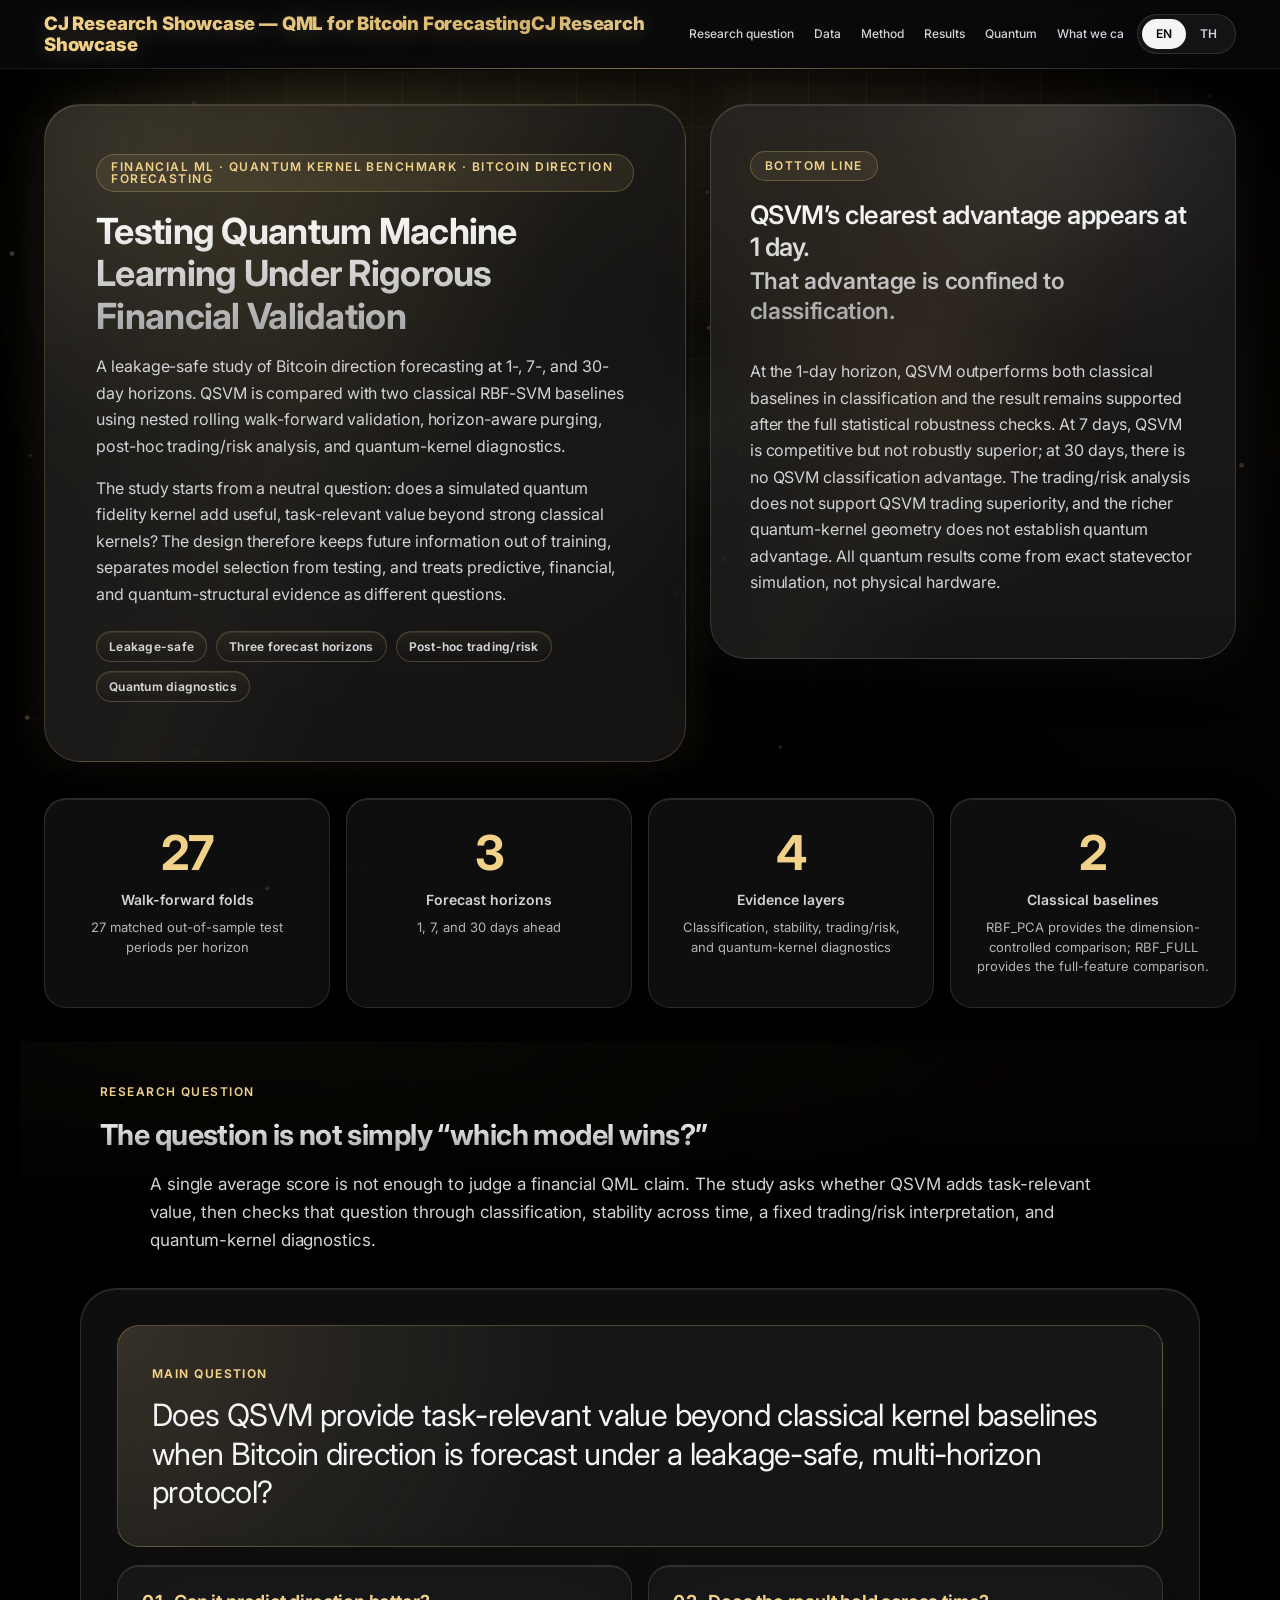
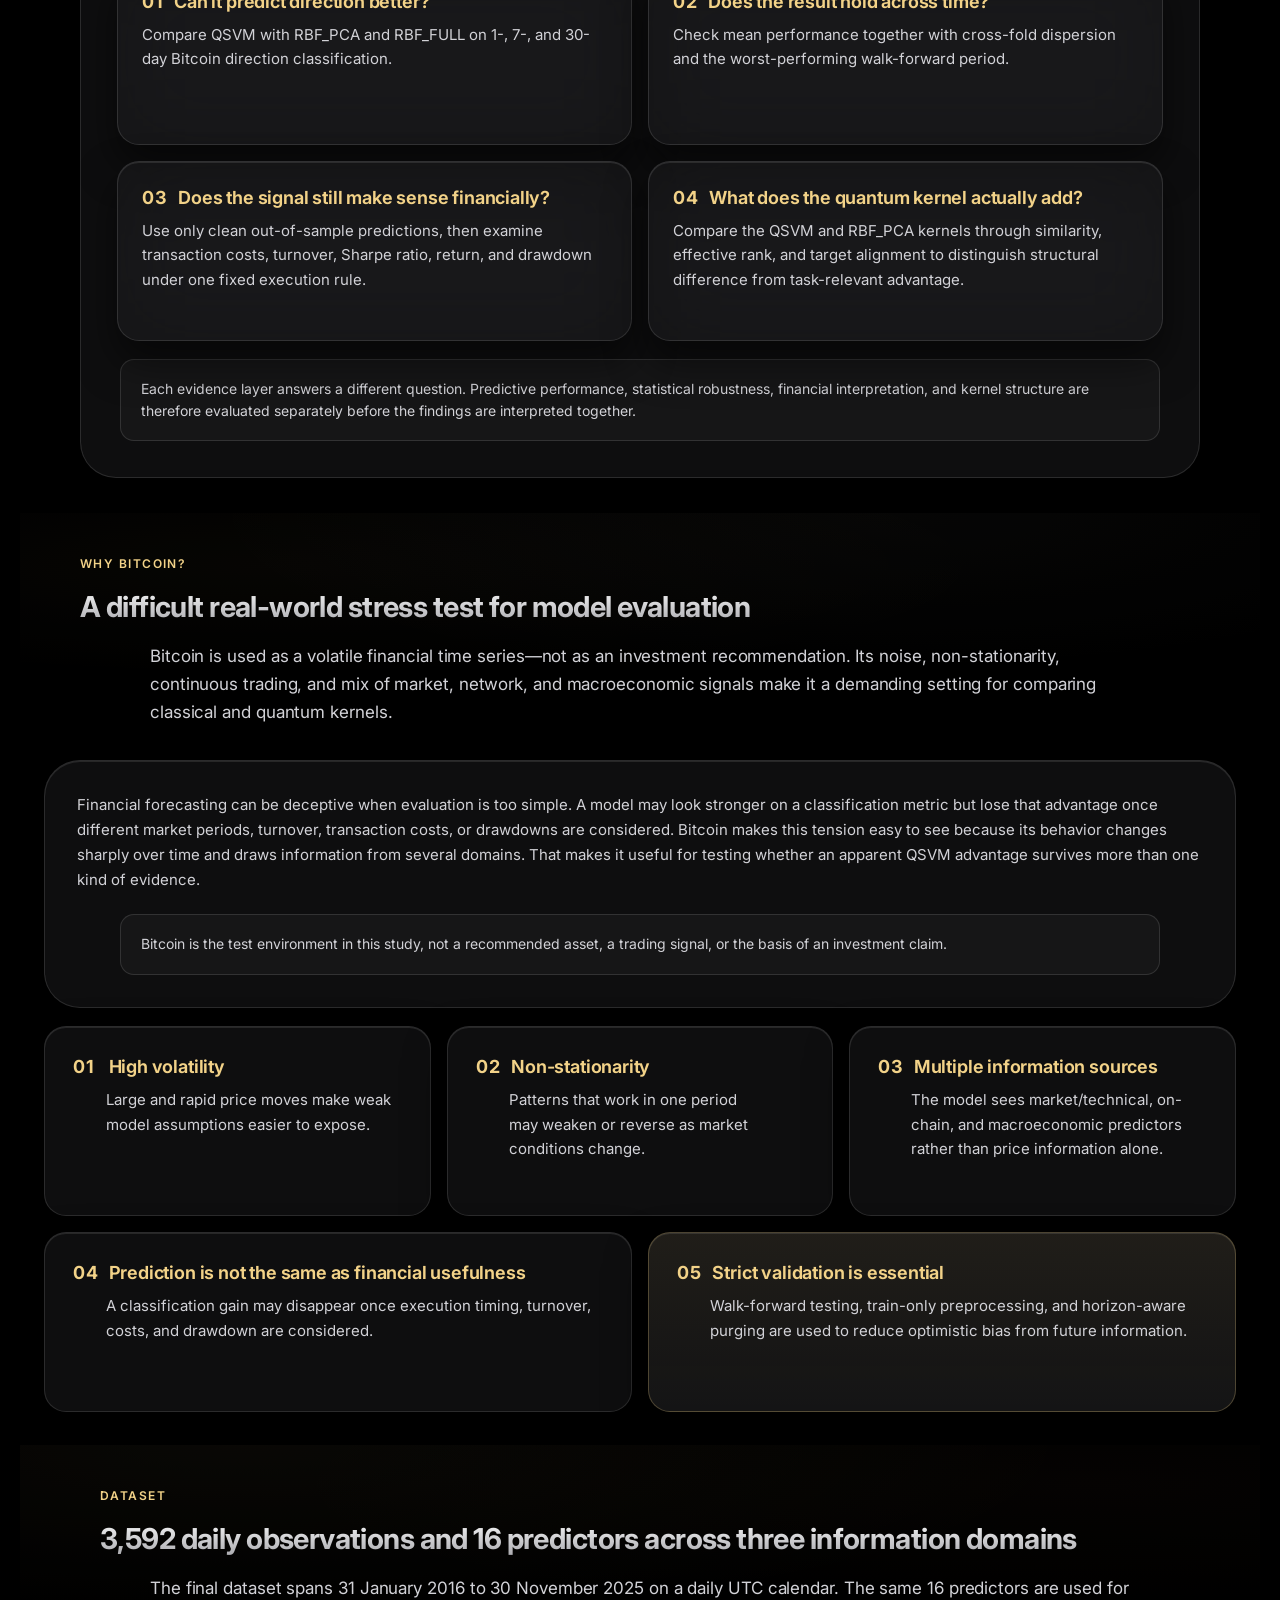
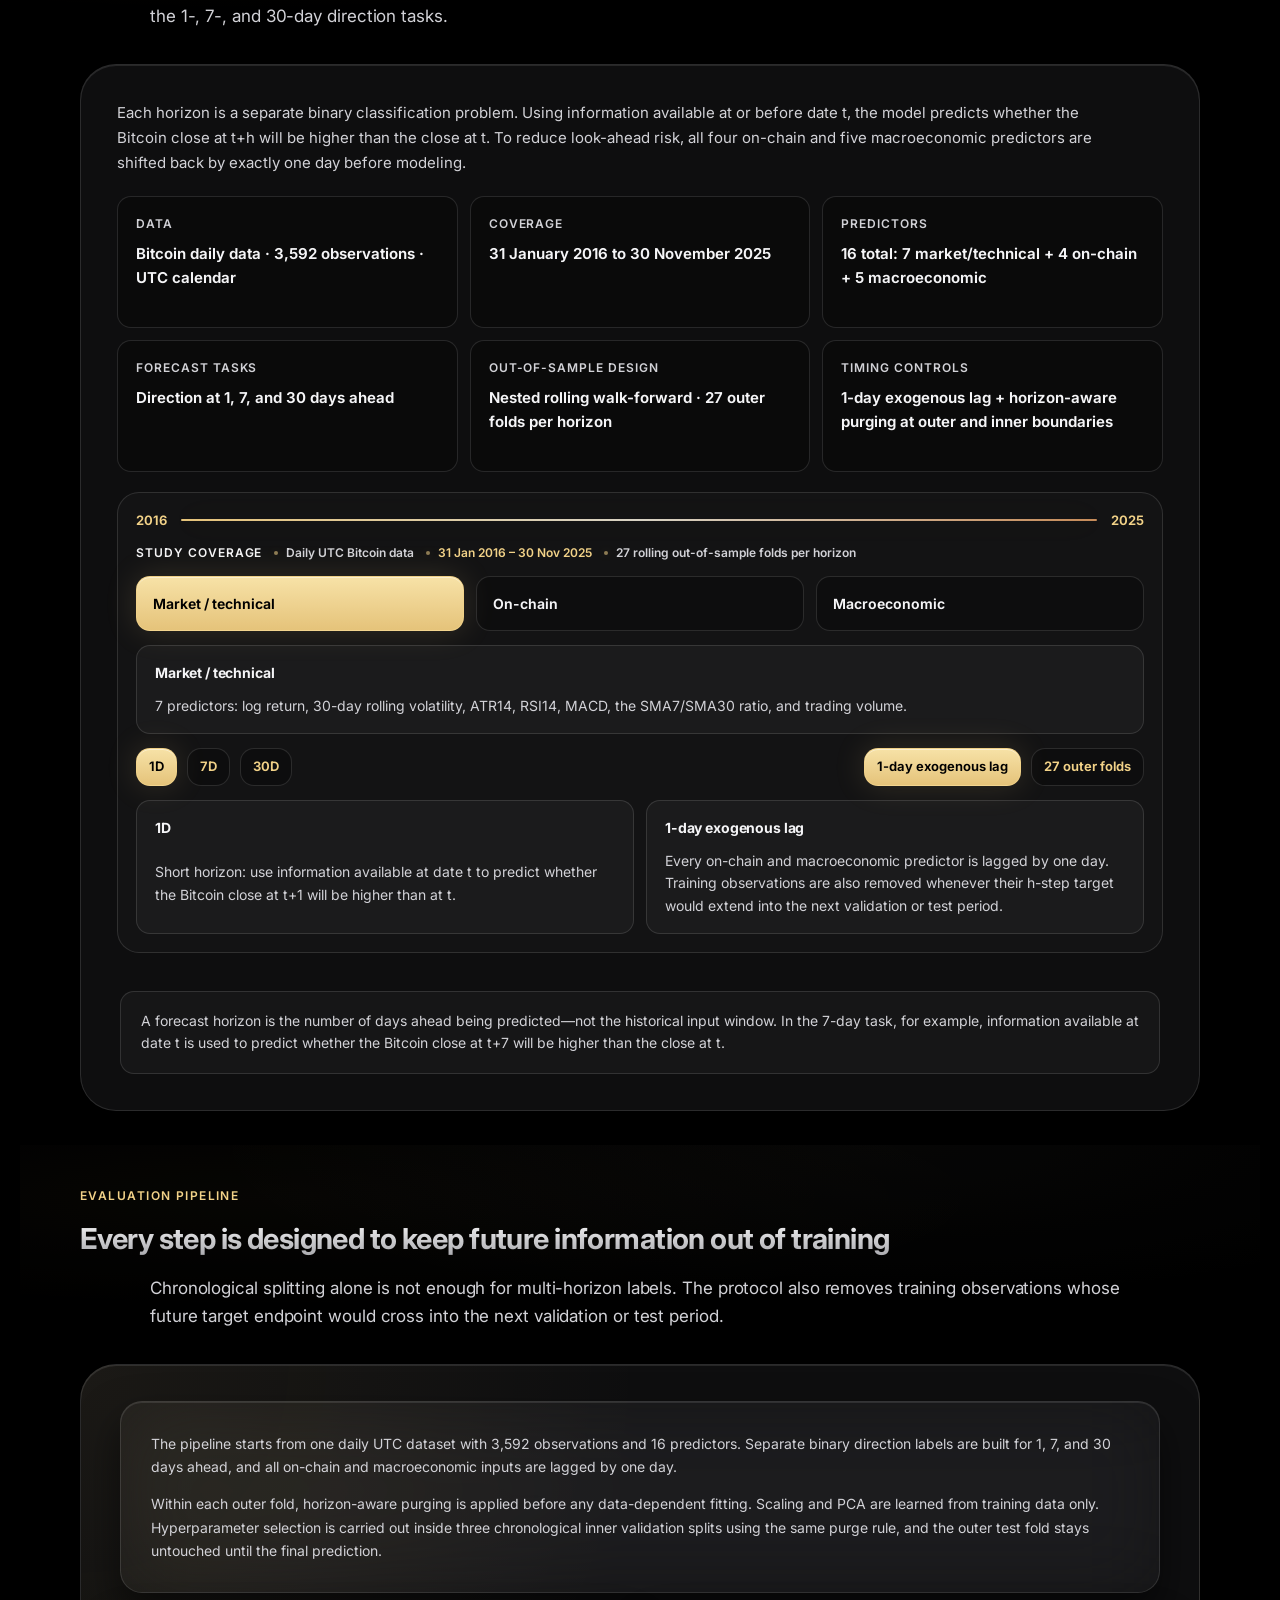
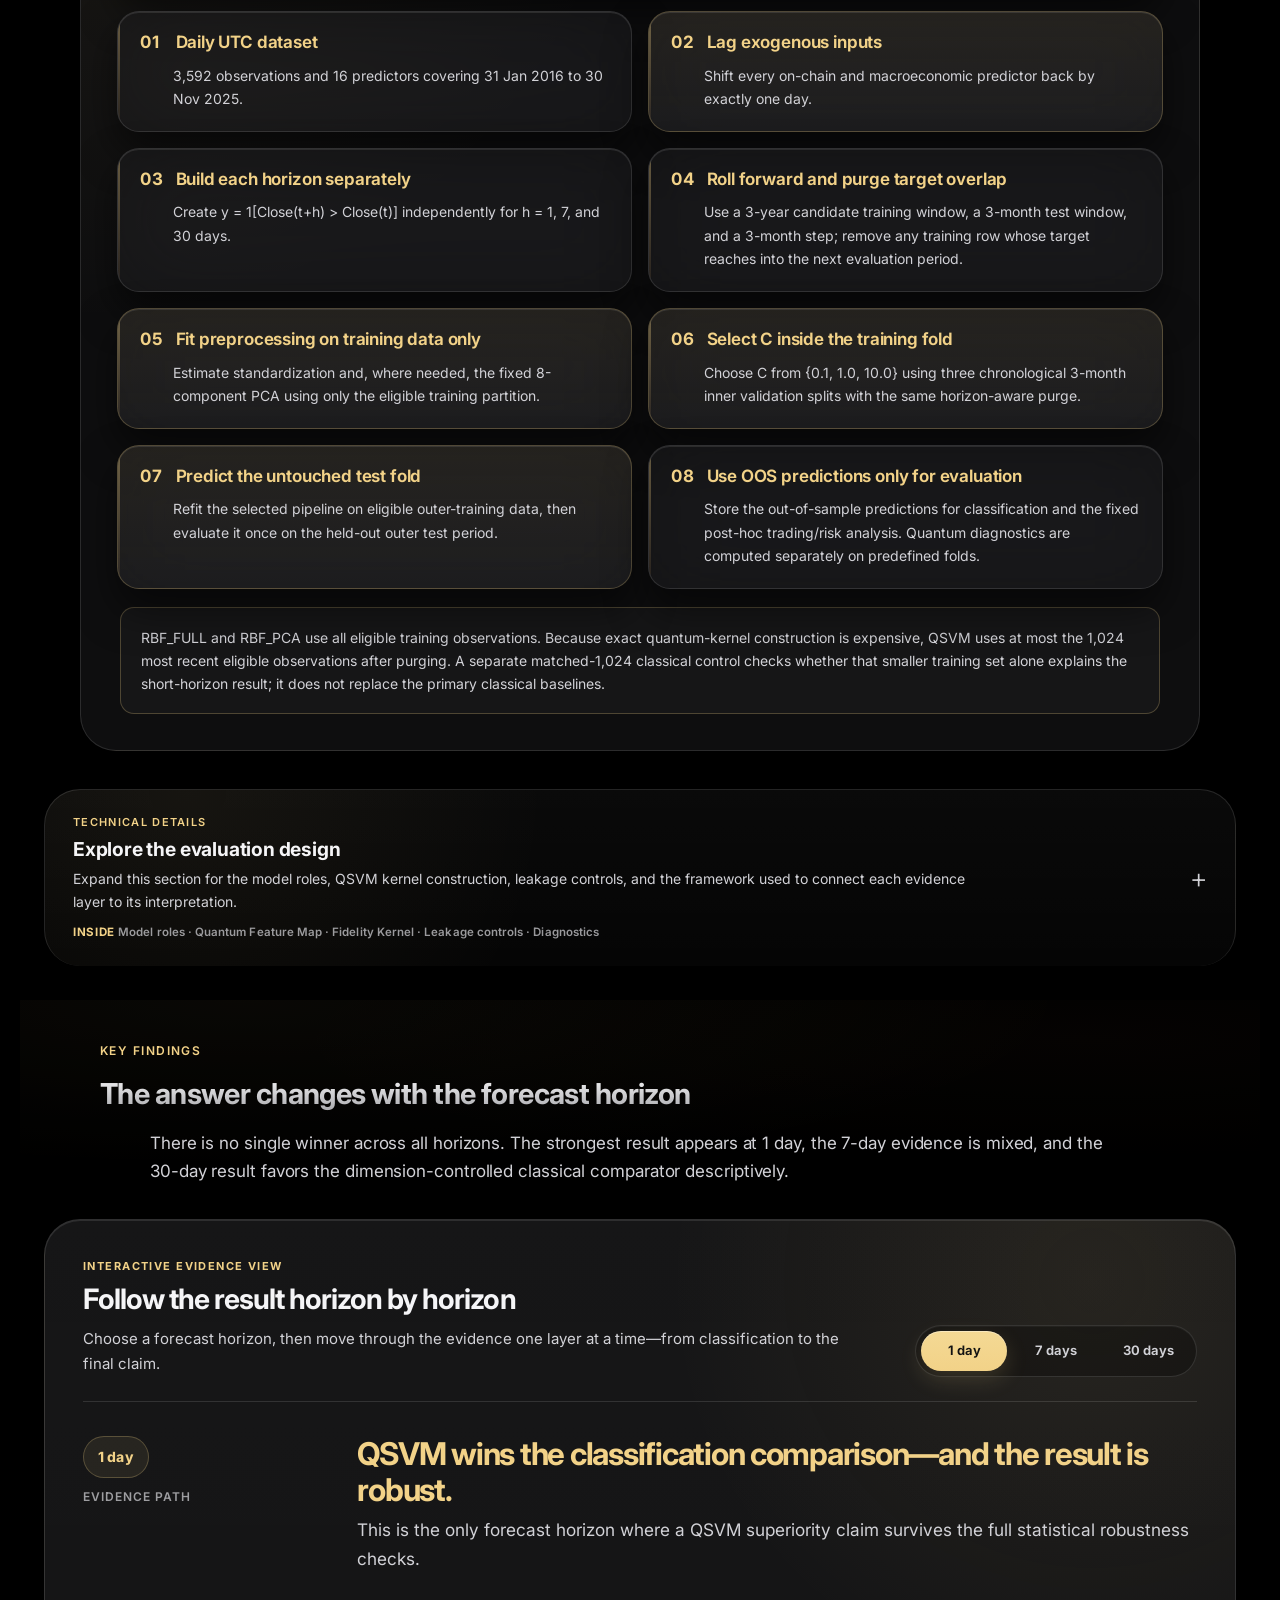
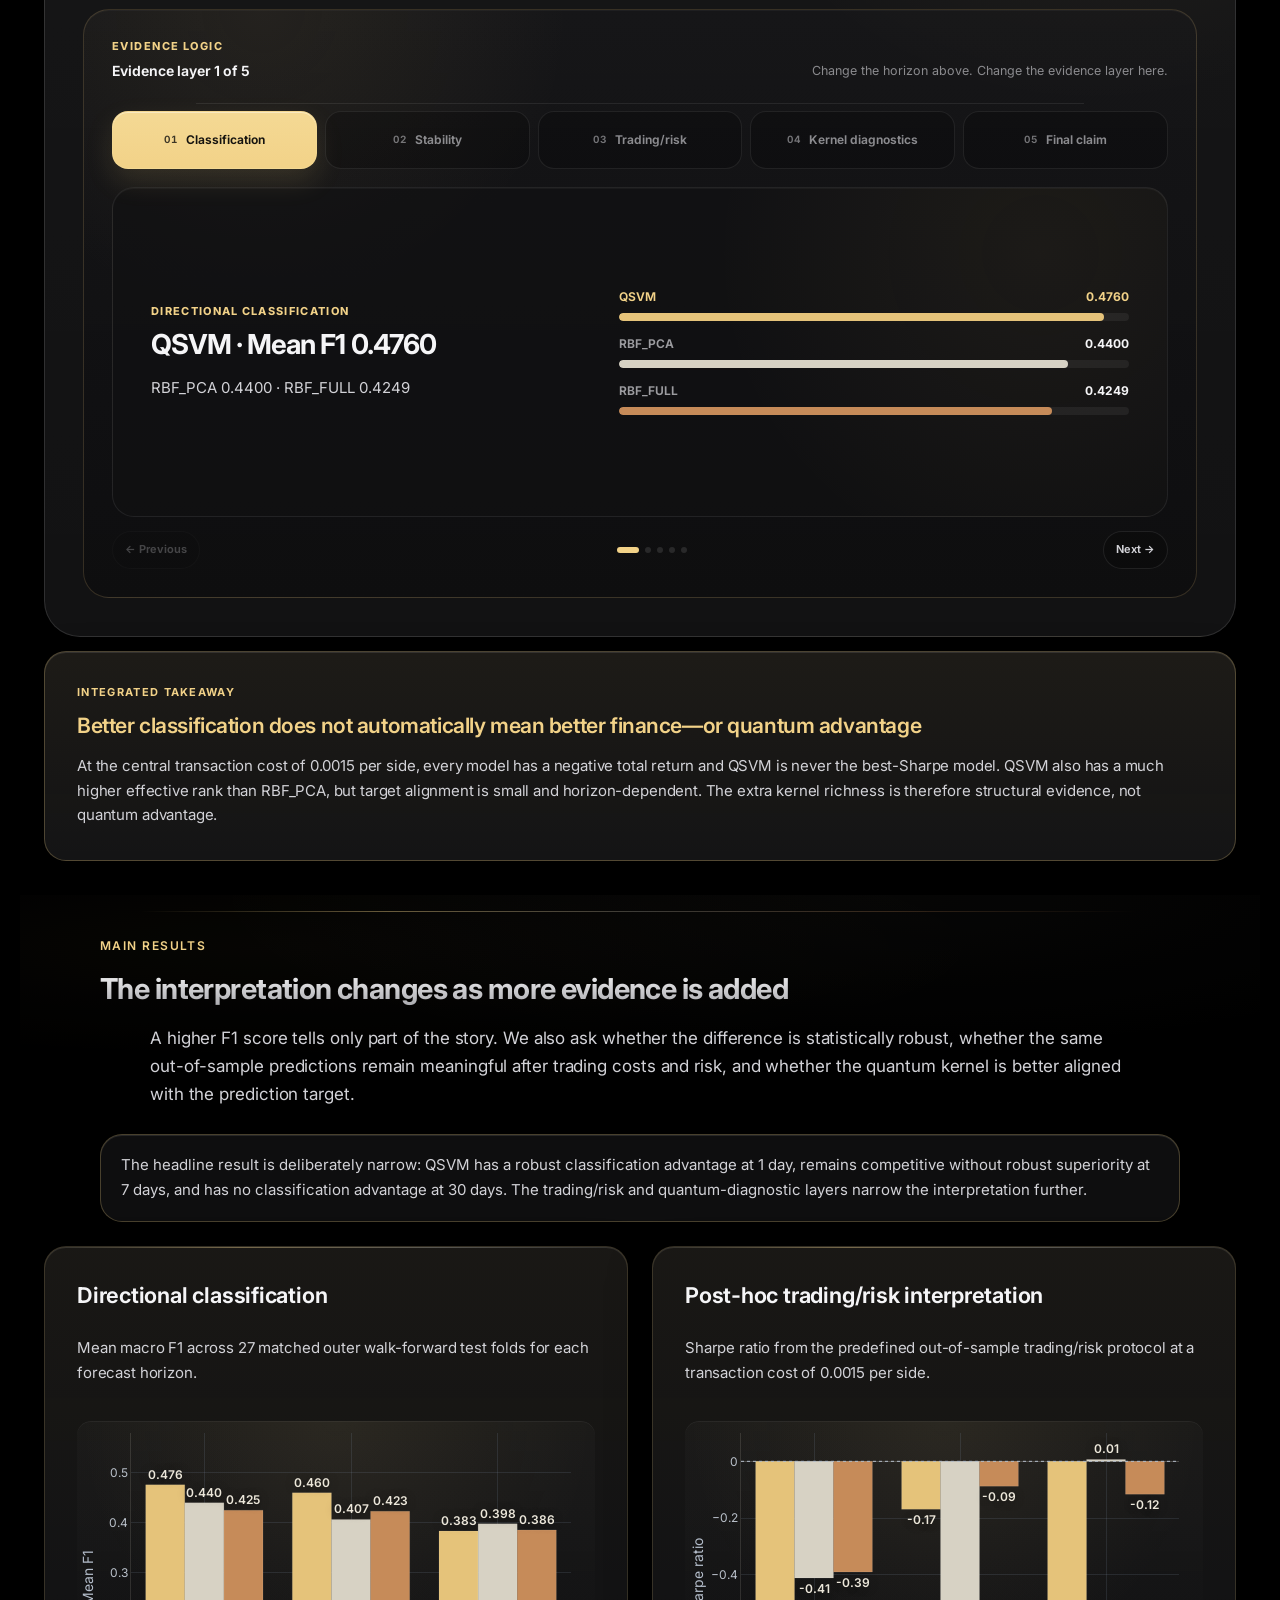
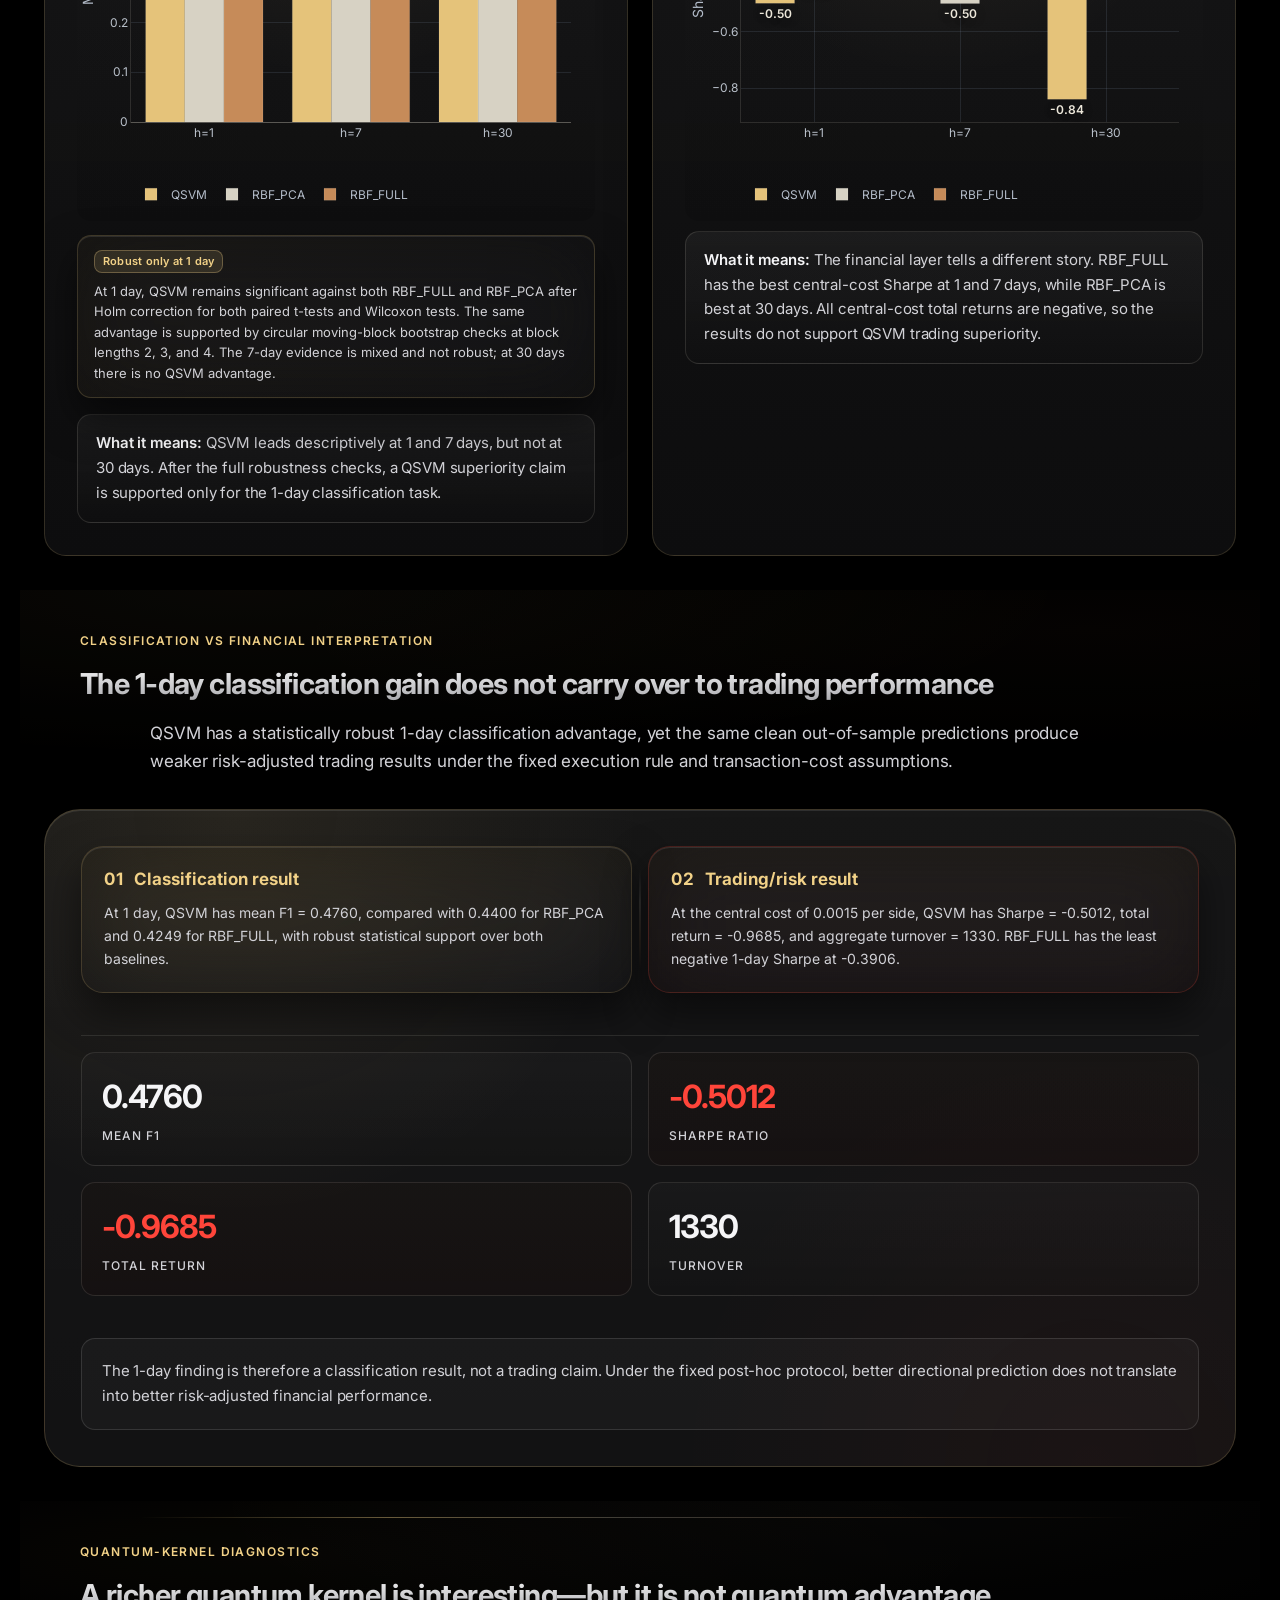
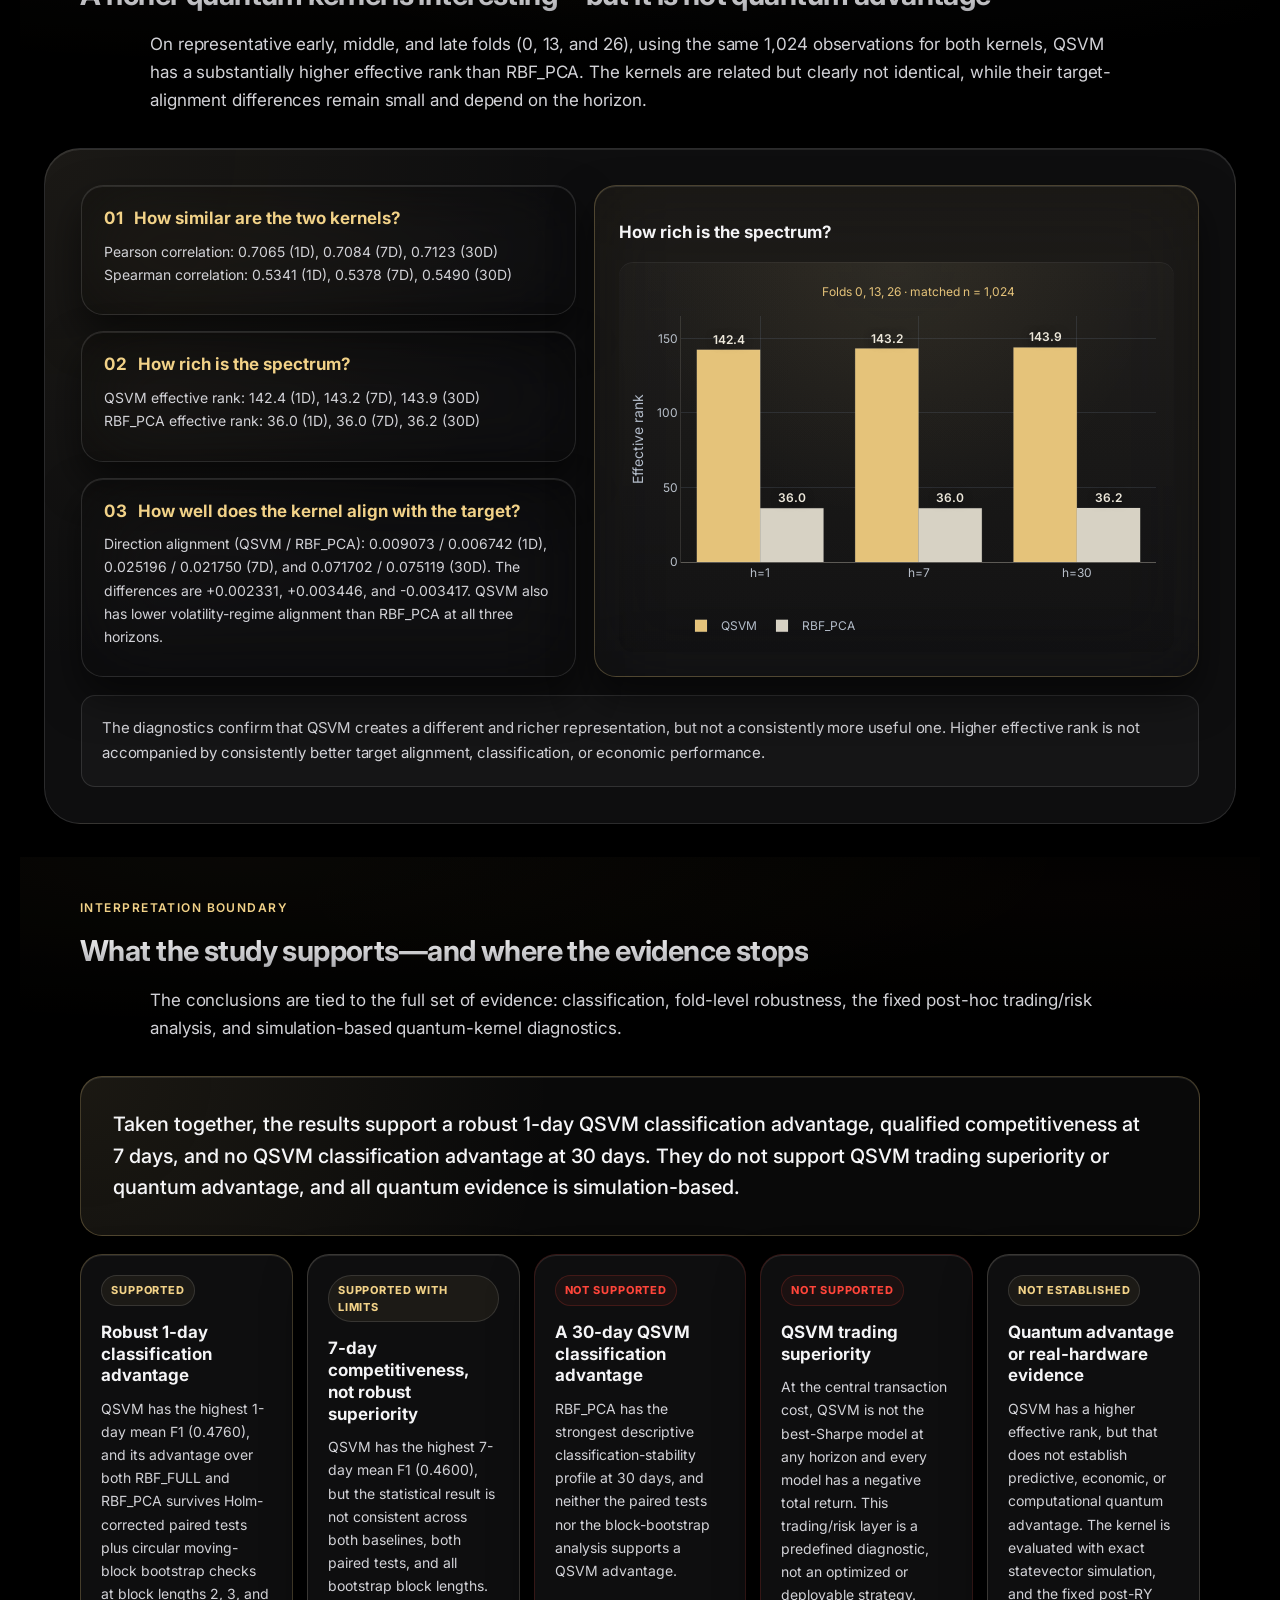
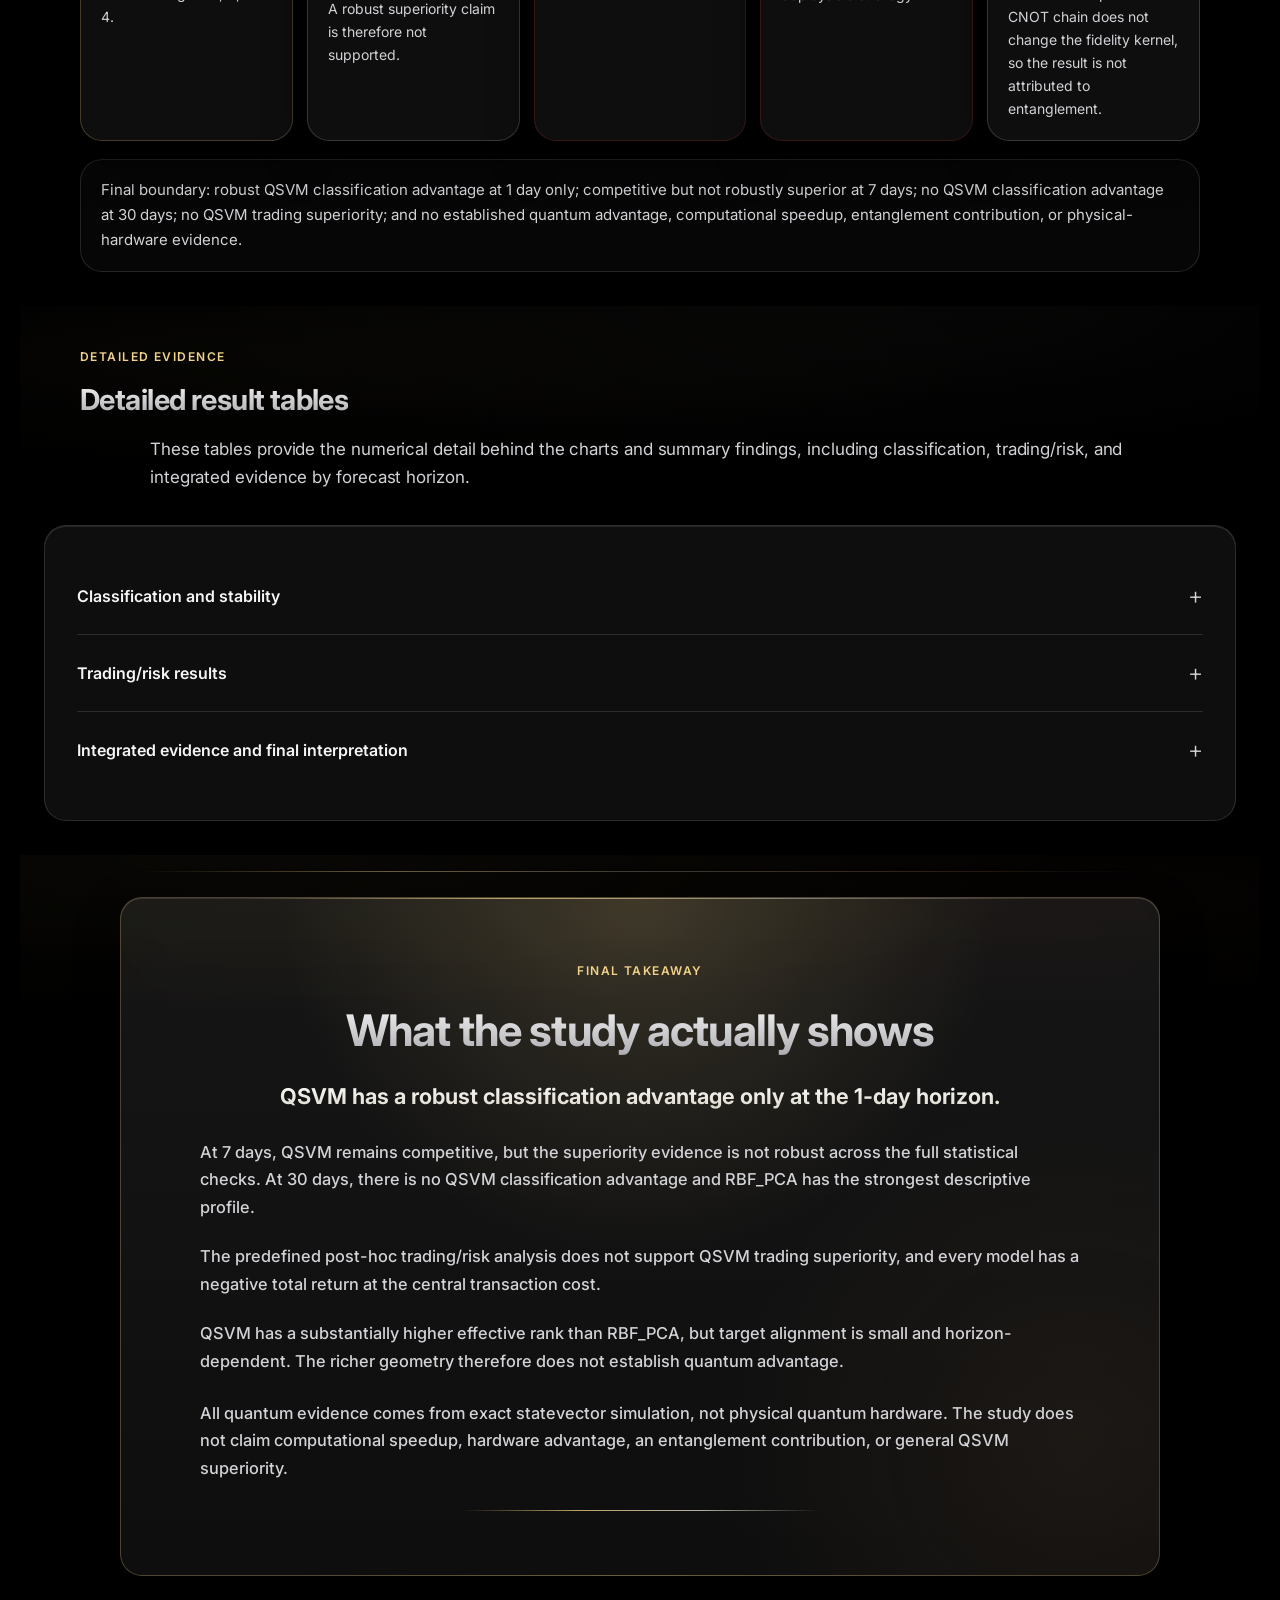
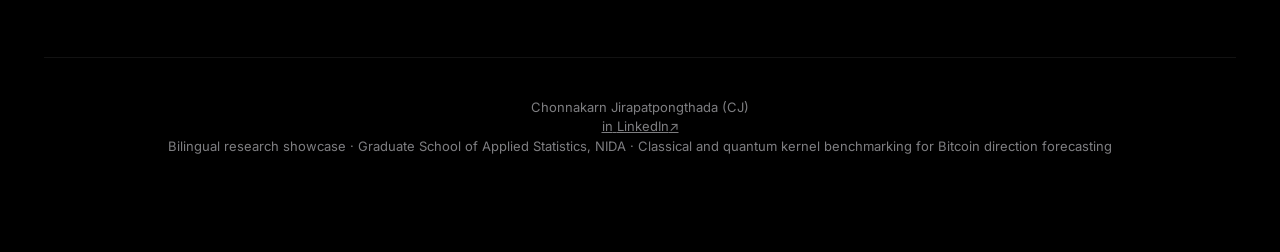
==== commit 8d1c8cd2: "Update index.html" ====
--- a/index.html
+++ b/index.html
@@ -3,17 +3,17 @@
 <head>
   <meta charset="utf-8">
   <meta name="viewport" content="width=device-width, initial-scale=1">
-  <title>CJ - IS QML Bitcoin Research Showcase</title>
+  <title>CJ Research Showcase — QML for Bitcoin Forecasting</title>
   <meta name="description" content="Leakage-safe multi-horizon benchmark of QSVM and classical RBF-SVM models for Bitcoin direction forecasting, with statistical robustness, post-hoc trading/risk analysis, and quantum-kernel diagnostics.">
   <meta name="author" content="Chonnakarn Jirapatpongthada">
   <meta name="theme-color" content="#05070A">
   <link rel="canonical" href="https://chonnakarn-jir.github.io/is-qml-showcase/">
   <meta property="og:type" content="website">
-  <meta property="og:title" content="CJ - IS QML Bitcoin Research Showcase">
+  <meta property="og:title" content="CJ Research Showcase — QML for Bitcoin Forecasting">
   <meta property="og:description" content="Leakage-safe multi-horizon evaluation of QSVM against classical RBF-SVM baselines for Bitcoin direction forecasting.">
   <meta property="og:url" content="https://chonnakarn-jir.github.io/is-qml-showcase/">
   <meta name="twitter:card" content="summary">
-  <meta name="twitter:title" content="CJ - IS QML Bitcoin Research Showcase">
+  <meta name="twitter:title" content="CJ Research Showcase — QML for Bitcoin Forecasting">
   <meta name="twitter:description" content="Leakage-safe multi-horizon evaluation of QSVM and classical kernel baselines for Bitcoin direction forecasting.">
   <script src="https://cdn.plot.ly/plotly-2.35.2.min.js" defer></script>
   <link rel="preconnect" href="https://fonts.googleapis.com">
@@ -28,7 +28,7 @@
 <canvas id="quantum-bg" aria-hidden="true"></canvas>
 <header>
   <nav class="nav">
-    <div class="brand">CJ - IS QML Bitcoin Research Showcase</div>
+    <div class="brand"><span class="brand-full">CJ Research Showcase — QML for Bitcoin Forecasting</span><span class="brand-short">CJ Research Showcase</span></div>
     <div class="nav-right">
       <div class="nav-links">
         <a href="#research-question" data-i18n="nav_research"></a>
@@ -1197,9 +1197,18 @@
     </div>
   </section>
 
-  <div class="footer">
-    <span data-i18n="footer"></span>
-  </div>
+  <footer class="footer">
+    <div class="researcher-footer-credit">
+      <div class="researcher-footer-role" data-i18n="researcher_footer_role"></div>
+      <div class="researcher-footer-name">Chonnakarn Jirapatpongthada (CJ)</div>
+      <div class="researcher-footer-desc" data-i18n="researcher_footer_desc"></div>
+      <a class="linkedin-link researcher-footer-link" href="https://www.linkedin.com/in/cj-karn/" target="_blank" rel="noopener noreferrer" aria-label="Chonnakarn Jirapatpongthada on LinkedIn">
+        <span class="linkedin-mark" aria-hidden="true">in</span>
+        <span>LinkedIn</span><span class="external-arrow" aria-hidden="true">↗</span>
+      </a>
+    </div>
+    <div class="footer-site-line" data-i18n="footer"></div>
+  </footer>
 </main>
 <button class="back-to-top" type="button" aria-label="Back to top">↑</button>
 </body>
--- a/assets/css/style.css
+++ b/assets/css/style.css
@@ -4157,3 +4157,89 @@
   .qsvm-loop-panel, .qsvm-loop-stage-wrap { scroll-behavior: auto; }
 }
 
+
+/* --- 2026-09-24 surgical QSVM technical-details refinement --- */
+.technical-summary-preview {
+  display: block;
+  margin-top: 5px;
+  color: rgba(210, 210, 215, 0.72);
+  font-size: 11.5px;
+  line-height: 1.55;
+  letter-spacing: 0.005em;
+}
+.technical-summary-preview span {
+  color: var(--accent);
+  font-weight: 700;
+  letter-spacing: 0.06em;
+  text-transform: uppercase;
+}
+.qfm-loop-panel {
+  margin-top: 4px;
+  border-color: rgba(215, 210, 196, 0.18);
+  background:
+    radial-gradient(circle at 62% 44%, rgba(215, 210, 196, 0.055), transparent 30%),
+    radial-gradient(circle at 26% 42%, rgba(229, 195, 122, 0.055), transparent 33%),
+    linear-gradient(180deg, rgba(255,255,255,0.032), rgba(255,255,255,0.012)),
+    rgba(0,0,0,0.28);
+}
+.qfm-loop-stage-wrap {
+  position: relative;
+  margin-top: 14px;
+  border-radius: calc(var(--radius-md) - 3px);
+  overflow: hidden;
+  background:
+    radial-gradient(circle at 50% 46%, rgba(229, 195, 122, 0.05), transparent 34%),
+    rgba(0,0,0,0.22);
+  border: 1px solid rgba(255,255,255,0.055);
+}
+#qfm-loop-stage { width:100%; aspect-ratio:2560/950; line-height:0; }
+#qfm-loop-stage svg { display:block; width:100%; height:100%; }
+.qfm-loop-takeaway {
+  margin-top: 12px;
+  padding: 12px 14px;
+  color: var(--text-muted);
+  background: rgba(242,210,136,0.035);
+  border: 1px solid rgba(242,210,136,0.12);
+  border-radius: 14px;
+  font-size: 12.5px;
+  line-height: 1.65;
+}
+.qsvm-subsection-head {
+  width: min(100%, 980px);
+  margin: 8px auto 0;
+  padding: 4px 2px 2px;
+}
+.qsvm-subsection-kicker {
+  display:block;
+  margin-bottom:7px;
+  color:var(--qsvm-gold);
+  font-size:10px;
+  font-weight:750;
+  letter-spacing:.1em;
+  text-transform:uppercase;
+}
+.qsvm-subsection-head h3 {
+  margin:0;
+  color:var(--text);
+  font-size:clamp(18px,2vw,23px);
+  line-height:1.28;
+  letter-spacing:-.02em;
+}
+.qsvm-subsection-head p {
+  margin:8px 0 0;
+  max-width:900px;
+  color:var(--text-muted);
+  font-size:12.5px;
+  line-height:1.6;
+}
+.qsvm-map-panel--inline { width:min(100%,980px); margin:0 auto; }
+.qsvm-evidence-head {
+  margin-top:10px;
+  padding-top:18px;
+  border-top:1px solid rgba(255,255,255,.065);
+}
+@media (max-width:760px) {
+  .technical-summary-preview { font-size:10.5px; }
+  .qfm-loop-stage-wrap { margin-top:10px; }
+  .qfm-loop-takeaway { font-size:11.5px; padding:10px 12px; }
+}
